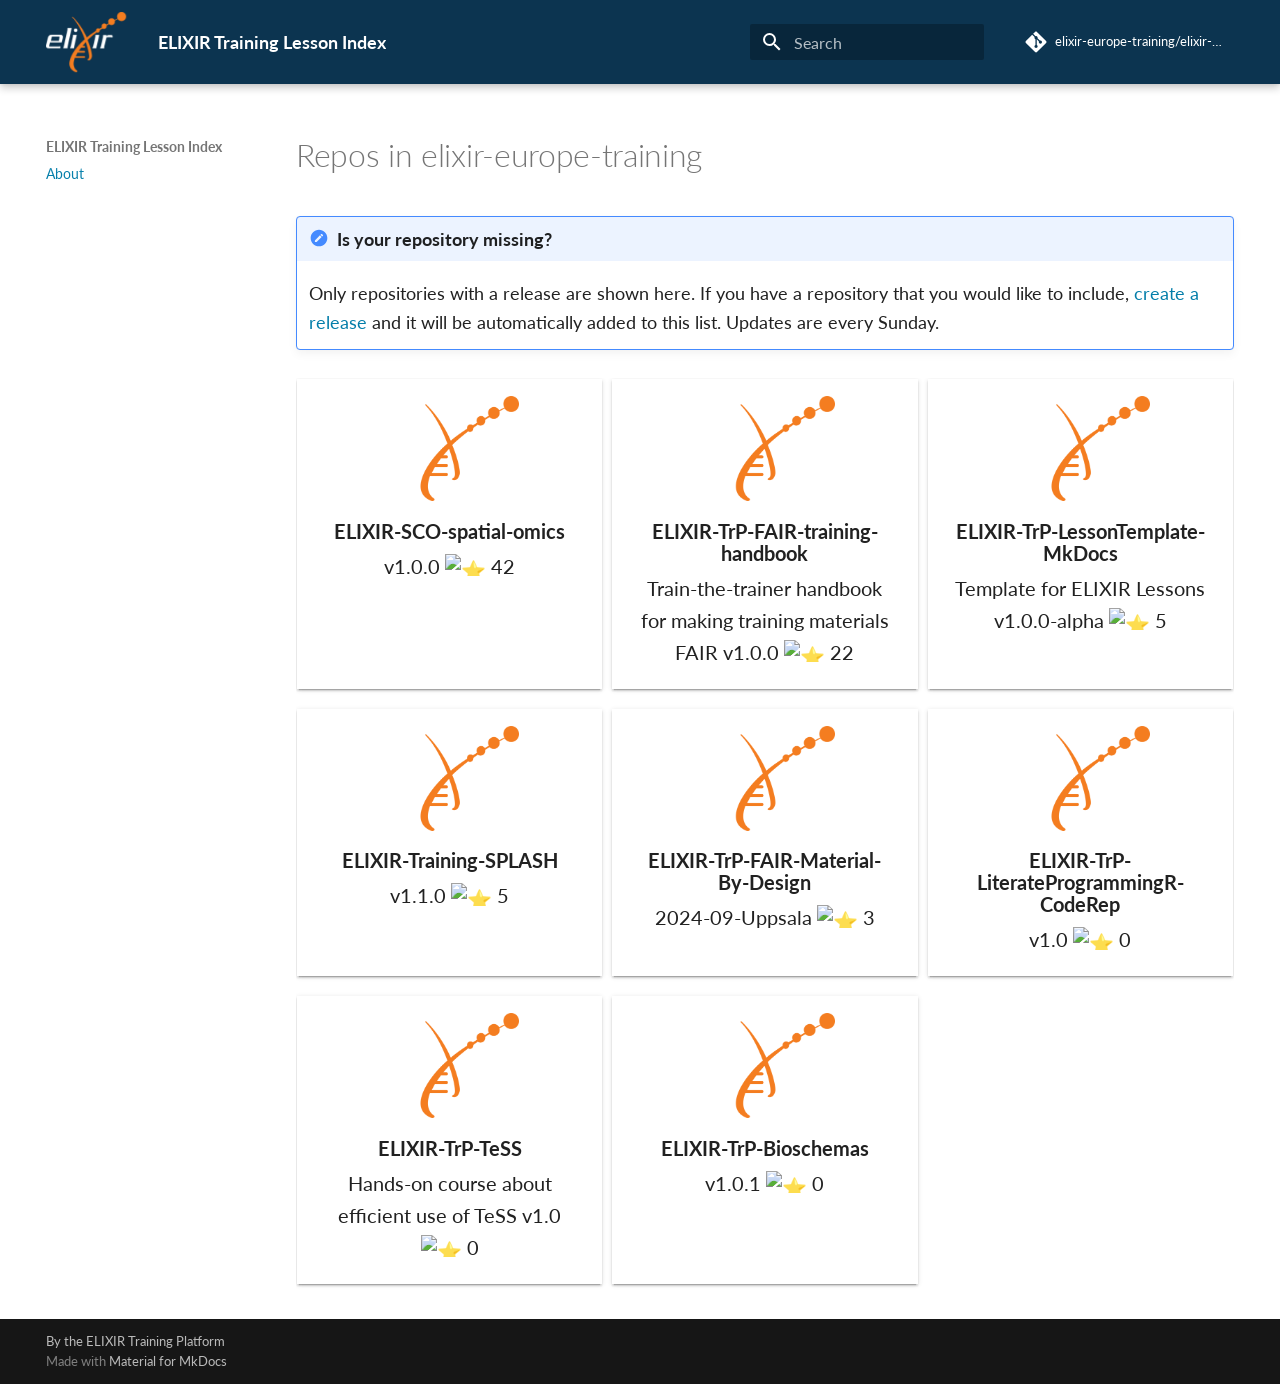
==== index.html @ 0e47dbbc "Deployed 50837ec with MkDocs version: 1.6.1" ====
<!doctype html>
<html lang="en" class="no-js">
  <head>
    

      <meta charset="utf-8">
      <meta name="viewport" content="width=device-width,initial-scale=1">
      
      
      
      
      
      
      <link rel="icon" href="assets/images/elixir_favicon.ico">
      <meta name="generator" content="mkdocs-1.6.1, mkdocs-material-9.6.22">
    
<script type="application/ld+json">
  {
    "@context": "https://schema.org/",
    "@type": "LearningResource",
    "@id": "https://elixir-europe-training.github.io/ELIXIR-TrP-LessonTemplate-MkDocs/",
    "http://purl.org/dc/terms/conformsTo": {
        "@type": "CreativeWork",
        "@id": "https://bioschemas.org/profiles/TrainingMaterial/1.0-RELEASE"
    },
    "description": "Template for ELIXIR lessons",
    "keywords": "FAIR, OPEN, Bioinformatics, Teaching",
    "name": "ELIXIR Training Lesson template",
    "license": "https://creativecommons.org/licenses/by/4.0/",
    "educationLevel": "beginner",
    "competencyRequired": "none",
    "teaches": "nothing yet to teach"
}
</script>

    
      
        <title>ELIXIR Training Lesson Index</title>
      
    
    
      <link rel="stylesheet" href="assets/stylesheets/main.84d31ad4.min.css">
      
      


    
    
      
    
    
      
        
        
        <link rel="preconnect" href="https://fonts.gstatic.com" crossorigin>
        <link rel="stylesheet" href="https://fonts.googleapis.com/css?family=Lato:300,300i,400,400i,700,700i%7CRoboto+Mono:400,400i,700,700i&display=fallback">
        <style>:root{--md-text-font:"Lato";--md-code-font:"Roboto Mono"}</style>
      
    
    
      <link rel="stylesheet" href="stylesheets/extra.css">
    
      <link rel="stylesheet" href="stylesheets/neoteroi-mkdocs.css">
    
    <script>__md_scope=new URL(".",location),__md_hash=e=>[...e].reduce(((e,_)=>(e<<5)-e+_.charCodeAt(0)),0),__md_get=(e,_=localStorage,t=__md_scope)=>JSON.parse(_.getItem(t.pathname+"."+e)),__md_set=(e,_,t=localStorage,a=__md_scope)=>{try{t.setItem(a.pathname+"."+e,JSON.stringify(_))}catch(e){}}</script>
    
      

    
    
    
  </head>
  
  
    <body dir="ltr">
  
    
    <input class="md-toggle" data-md-toggle="drawer" type="checkbox" id="__drawer" autocomplete="off">
    <input class="md-toggle" data-md-toggle="search" type="checkbox" id="__search" autocomplete="off">
    <label class="md-overlay" for="__drawer"></label>
    <div data-md-component="skip">
      
        
        <a href="#repos-in-elixir-europe-training" class="md-skip">
          Skip to content
        </a>
      
    </div>
    <div data-md-component="announce">
      
    </div>
    
    
      

  

<header class="md-header md-header--shadow" data-md-component="header">
  <nav class="md-header__inner md-grid" aria-label="Header">
    <a href="." title="ELIXIR Training Lesson Index" class="md-header__button md-logo" aria-label="ELIXIR Training Lesson Index" data-md-component="logo">
      
  <img src="assets/images/white-orange-logo.png" alt="logo">

    </a>
    <label class="md-header__button md-icon" for="__drawer">
      
      <svg xmlns="http://www.w3.org/2000/svg" viewBox="0 0 24 24"><path d="M3 6h18v2H3zm0 5h18v2H3zm0 5h18v2H3z"/></svg>
    </label>
    <div class="md-header__title" data-md-component="header-title">
      <div class="md-header__ellipsis">
        <div class="md-header__topic">
          <span class="md-ellipsis">
            ELIXIR Training Lesson Index
          </span>
        </div>
        <div class="md-header__topic" data-md-component="header-topic">
          <span class="md-ellipsis">
            
              About
            
          </span>
        </div>
      </div>
    </div>
    
    
      <script>var palette=__md_get("__palette");if(palette&&palette.color){if("(prefers-color-scheme)"===palette.color.media){var media=matchMedia("(prefers-color-scheme: light)"),input=document.querySelector(media.matches?"[data-md-color-media='(prefers-color-scheme: light)']":"[data-md-color-media='(prefers-color-scheme: dark)']");palette.color.media=input.getAttribute("data-md-color-media"),palette.color.scheme=input.getAttribute("data-md-color-scheme"),palette.color.primary=input.getAttribute("data-md-color-primary"),palette.color.accent=input.getAttribute("data-md-color-accent")}for(var[key,value]of Object.entries(palette.color))document.body.setAttribute("data-md-color-"+key,value)}</script>
    
    
    
      
      
        <label class="md-header__button md-icon" for="__search">
          
          <svg xmlns="http://www.w3.org/2000/svg" viewBox="0 0 24 24"><path d="M9.5 3A6.5 6.5 0 0 1 16 9.5c0 1.61-.59 3.09-1.56 4.23l.27.27h.79l5 5-1.5 1.5-5-5v-.79l-.27-.27A6.52 6.52 0 0 1 9.5 16 6.5 6.5 0 0 1 3 9.5 6.5 6.5 0 0 1 9.5 3m0 2C7 5 5 7 5 9.5S7 14 9.5 14 14 12 14 9.5 12 5 9.5 5"/></svg>
        </label>
        <div class="md-search" data-md-component="search" role="dialog">
  <label class="md-search__overlay" for="__search"></label>
  <div class="md-search__inner" role="search">
    <form class="md-search__form" name="search">
      <input type="text" class="md-search__input" name="query" aria-label="Search" placeholder="Search" autocapitalize="off" autocorrect="off" autocomplete="off" spellcheck="false" data-md-component="search-query" required>
      <label class="md-search__icon md-icon" for="__search">
        
        <svg xmlns="http://www.w3.org/2000/svg" viewBox="0 0 24 24"><path d="M9.5 3A6.5 6.5 0 0 1 16 9.5c0 1.61-.59 3.09-1.56 4.23l.27.27h.79l5 5-1.5 1.5-5-5v-.79l-.27-.27A6.52 6.52 0 0 1 9.5 16 6.5 6.5 0 0 1 3 9.5 6.5 6.5 0 0 1 9.5 3m0 2C7 5 5 7 5 9.5S7 14 9.5 14 14 12 14 9.5 12 5 9.5 5"/></svg>
        
        <svg xmlns="http://www.w3.org/2000/svg" viewBox="0 0 24 24"><path d="M20 11v2H8l5.5 5.5-1.42 1.42L4.16 12l7.92-7.92L13.5 5.5 8 11z"/></svg>
      </label>
      <nav class="md-search__options" aria-label="Search">
        
        <button type="reset" class="md-search__icon md-icon" title="Clear" aria-label="Clear" tabindex="-1">
          
          <svg xmlns="http://www.w3.org/2000/svg" viewBox="0 0 24 24"><path d="M19 6.41 17.59 5 12 10.59 6.41 5 5 6.41 10.59 12 5 17.59 6.41 19 12 13.41 17.59 19 19 17.59 13.41 12z"/></svg>
        </button>
      </nav>
      
    </form>
    <div class="md-search__output">
      <div class="md-search__scrollwrap" tabindex="0" data-md-scrollfix>
        <div class="md-search-result" data-md-component="search-result">
          <div class="md-search-result__meta">
            Initializing search
          </div>
          <ol class="md-search-result__list" role="presentation"></ol>
        </div>
      </div>
    </div>
  </div>
</div>
      
    
    
      <div class="md-header__source">
        <a href="https://github.com/elixir-europe-training/elixir-europe-training.github.io" title="Go to repository" class="md-source" data-md-component="source">
  <div class="md-source__icon md-icon">
    
    <svg xmlns="http://www.w3.org/2000/svg" viewBox="0 0 448 512"><!--! Font Awesome Free 7.1.0 by @fontawesome - https://fontawesome.com License - https://fontawesome.com/license/free (Icons: CC BY 4.0, Fonts: SIL OFL 1.1, Code: MIT License) Copyright 2025 Fonticons, Inc.--><path d="M439.6 236.1 244 40.5c-5.4-5.5-12.8-8.5-20.4-8.5s-15 3-20.4 8.4L162.5 81l51.5 51.5c27.1-9.1 52.7 16.8 43.4 43.7l49.7 49.7c34.2-11.8 61.2 31 35.5 56.7-26.5 26.5-70.2-2.9-56-37.3L240.3 199v121.9c25.3 12.5 22.3 41.8 9.1 55-6.4 6.4-15.2 10.1-24.3 10.1s-17.8-3.6-24.3-10.1c-17.6-17.6-11.1-46.9 11.2-56v-123c-20.8-8.5-24.6-30.7-18.6-45L142.6 101 8.5 235.1C3 240.6 0 247.9 0 255.5s3 15 8.5 20.4l195.6 195.7c5.4 5.4 12.7 8.4 20.4 8.4s15-3 20.4-8.4l194.7-194.7c5.4-5.4 8.4-12.8 8.4-20.4s-3-15-8.4-20.4"/></svg>
  </div>
  <div class="md-source__repository">
    elixir-europe-training/elixir-europe-training.github.io
  </div>
</a>
      </div>
    
  </nav>
  
</header>
    
    <div class="md-container" data-md-component="container">
      
      
        
          
        
      
      <main class="md-main" data-md-component="main">
        <div class="md-main__inner md-grid">
          
            
              
              <div class="md-sidebar md-sidebar--primary" data-md-component="sidebar" data-md-type="navigation" >
                <div class="md-sidebar__scrollwrap">
                  <div class="md-sidebar__inner">
                    



  

<nav class="md-nav md-nav--primary md-nav--integrated" aria-label="Navigation" data-md-level="0">
  <label class="md-nav__title" for="__drawer">
    <a href="." title="ELIXIR Training Lesson Index" class="md-nav__button md-logo" aria-label="ELIXIR Training Lesson Index" data-md-component="logo">
      
  <img src="assets/images/white-orange-logo.png" alt="logo">

    </a>
    ELIXIR Training Lesson Index
  </label>
  
    <div class="md-nav__source">
      <a href="https://github.com/elixir-europe-training/elixir-europe-training.github.io" title="Go to repository" class="md-source" data-md-component="source">
  <div class="md-source__icon md-icon">
    
    <svg xmlns="http://www.w3.org/2000/svg" viewBox="0 0 448 512"><!--! Font Awesome Free 7.1.0 by @fontawesome - https://fontawesome.com License - https://fontawesome.com/license/free (Icons: CC BY 4.0, Fonts: SIL OFL 1.1, Code: MIT License) Copyright 2025 Fonticons, Inc.--><path d="M439.6 236.1 244 40.5c-5.4-5.5-12.8-8.5-20.4-8.5s-15 3-20.4 8.4L162.5 81l51.5 51.5c27.1-9.1 52.7 16.8 43.4 43.7l49.7 49.7c34.2-11.8 61.2 31 35.5 56.7-26.5 26.5-70.2-2.9-56-37.3L240.3 199v121.9c25.3 12.5 22.3 41.8 9.1 55-6.4 6.4-15.2 10.1-24.3 10.1s-17.8-3.6-24.3-10.1c-17.6-17.6-11.1-46.9 11.2-56v-123c-20.8-8.5-24.6-30.7-18.6-45L142.6 101 8.5 235.1C3 240.6 0 247.9 0 255.5s3 15 8.5 20.4l195.6 195.7c5.4 5.4 12.7 8.4 20.4 8.4s15-3 20.4-8.4l194.7-194.7c5.4-5.4 8.4-12.8 8.4-20.4s-3-15-8.4-20.4"/></svg>
  </div>
  <div class="md-source__repository">
    elixir-europe-training/elixir-europe-training.github.io
  </div>
</a>
    </div>
  
  <ul class="md-nav__list" data-md-scrollfix>
    
      
      
  
  
    
  
  
  
    <li class="md-nav__item md-nav__item--active">
      
      <input class="md-nav__toggle md-toggle" type="checkbox" id="__toc">
      
      
        
      
      
      <a href="." class="md-nav__link md-nav__link--active">
        
  
  
  <span class="md-ellipsis">
    About
    
  </span>
  

      </a>
      
    </li>
  

    
  </ul>
</nav>
                  </div>
                </div>
              </div>
            
            
          
          
            <div class="md-content" data-md-component="content">
              <article class="md-content__inner md-typeset">
                
                  


  
  


<div><h1 id="repos-in-elixir-europe-training">Repos in elixir-europe-training</h1>
<div class="admonition note">
<p class="admonition-title">Is your repository missing?</p>
<p>Only repositories with a release are shown here. If you have a repository that you would like to include, <a href="https://docs.github.com/en/repositories/releasing-projects-on-github/managing-releases-in-a-repository">create a release</a> and it will be automatically added to this list. Updates are every Sunday. </p>
</div>
<div class="nt-cards nt-grid cols-3 authors">
<div class="nt-card"><a href="https://elixir-europe-training.github.io/ELIXIR-SCO-spatial-omics/"><div><div class="nt-card-image tags"><img alt="ELIXIR-SCO-spatial-omics" src="assets/images/white-orange-logo.png"></div><div class="nt-card-content"><p class="nt-card-title">ELIXIR-SCO-spatial-omics</p><p class="nt-card-text"> v1.0.0  <img alt="⭐" class="twemoji" src="https://cdn.jsdelivr.net/gh/jdecked/twemoji@15.1.0/assets/svg/2b50.svg" title=":star:"> 42</p></div></div></a></div>
<div class="nt-card"><a href="https://elixir-europe-training.github.io/ELIXIR-TrP-FAIR-training-handbook/"><div><div class="nt-card-image tags"><img alt="ELIXIR-TrP-FAIR-training-handbook" src="assets/images/white-orange-logo.png"></div><div class="nt-card-content"><p class="nt-card-title">ELIXIR-TrP-FAIR-training-handbook</p><p class="nt-card-text">Train-the-trainer handbook for making training materials FAIR v1.0.0  <img alt="⭐" class="twemoji" src="https://cdn.jsdelivr.net/gh/jdecked/twemoji@15.1.0/assets/svg/2b50.svg" title=":star:"> 22</p></div></div></a></div>
<div class="nt-card"><a href="https://elixir-europe-training.github.io/ELIXIR-TrP-LessonTemplate-MkDocs/"><div><div class="nt-card-image tags"><img alt="ELIXIR-TrP-LessonTemplate-MkDocs" src="assets/images/white-orange-logo.png"></div><div class="nt-card-content"><p class="nt-card-title">ELIXIR-TrP-LessonTemplate-MkDocs</p><p class="nt-card-text">Template for ELIXIR Lessons v1.0.0-alpha  <img alt="⭐" class="twemoji" src="https://cdn.jsdelivr.net/gh/jdecked/twemoji@15.1.0/assets/svg/2b50.svg" title=":star:"> 5</p></div></div></a></div>
<div class="nt-card"><a href="https://elixir-europe-training.github.io/ELIXIR-Training-SPLASH/"><div><div class="nt-card-image tags"><img alt="ELIXIR-Training-SPLASH" src="assets/images/white-orange-logo.png"></div><div class="nt-card-content"><p class="nt-card-title">ELIXIR-Training-SPLASH</p><p class="nt-card-text"> v1.1.0  <img alt="⭐" class="twemoji" src="https://cdn.jsdelivr.net/gh/jdecked/twemoji@15.1.0/assets/svg/2b50.svg" title=":star:"> 5</p></div></div></a></div>
<div class="nt-card"><a href="https://elixir-europe-training.github.io/ELIXIR-TrP-FAIR-Material-By-Design/"><div><div class="nt-card-image tags"><img alt="ELIXIR-TrP-FAIR-Material-By-Design" src="assets/images/white-orange-logo.png"></div><div class="nt-card-content"><p class="nt-card-title">ELIXIR-TrP-FAIR-Material-By-Design</p><p class="nt-card-text"> 2024-09-Uppsala  <img alt="⭐" class="twemoji" src="https://cdn.jsdelivr.net/gh/jdecked/twemoji@15.1.0/assets/svg/2b50.svg" title=":star:"> 3</p></div></div></a></div>
<div class="nt-card"><a href="https://elixir-europe-training.github.io/ELIXIR-TrP-LiterateProgrammingR-CodeRep/"><div><div class="nt-card-image tags"><img alt="ELIXIR-TrP-LiterateProgrammingR-CodeRep" src="assets/images/white-orange-logo.png"></div><div class="nt-card-content"><p class="nt-card-title">ELIXIR-TrP-LiterateProgrammingR-CodeRep</p><p class="nt-card-text"> v1.0  <img alt="⭐" class="twemoji" src="https://cdn.jsdelivr.net/gh/jdecked/twemoji@15.1.0/assets/svg/2b50.svg" title=":star:"> 0</p></div></div></a></div>
<div class="nt-card"><a href="https://elixir-europe-training.github.io/ELIXIR-TrP-TeSS/"><div><div class="nt-card-image tags"><img alt="ELIXIR-TrP-TeSS" src="assets/images/white-orange-logo.png"></div><div class="nt-card-content"><p class="nt-card-title">ELIXIR-TrP-TeSS</p><p class="nt-card-text">Hands-on course about efficient use of TeSS v1.0  <img alt="⭐" class="twemoji" src="https://cdn.jsdelivr.net/gh/jdecked/twemoji@15.1.0/assets/svg/2b50.svg" title=":star:"> 0</p></div></div></a></div>
<div class="nt-card"><a href="https://elixir-europe-training.github.io/ELIXIR-TrP-Bioschemas/"><div><div class="nt-card-image tags"><img alt="ELIXIR-TrP-Bioschemas" src="assets/images/white-orange-logo.png"></div><div class="nt-card-content"><p class="nt-card-title">ELIXIR-TrP-Bioschemas</p><p class="nt-card-text"> v1.0.1  <img alt="⭐" class="twemoji" src="https://cdn.jsdelivr.net/gh/jdecked/twemoji@15.1.0/assets/svg/2b50.svg" title=":star:"> 0</p></div></div></a></div>
</div></div>












                
              </article>
            </div>
          
          
<script>var target=document.getElementById(location.hash.slice(1));target&&target.name&&(target.checked=target.name.startsWith("__tabbed_"))</script>
        </div>
        
          <button type="button" class="md-top md-icon" data-md-component="top" hidden>
  
  <svg xmlns="http://www.w3.org/2000/svg" viewBox="0 0 24 24"><path d="M13 20h-2V8l-5.5 5.5-1.42-1.42L12 4.16l7.92 7.92-1.42 1.42L13 8z"/></svg>
  Back to top
</button>
        
      </main>
      
        <footer class="md-footer">
  
    
  
  <div class="md-footer-meta md-typeset">
    <div class="md-footer-meta__inner md-grid">
      <div class="md-copyright">
  
    <div class="md-copyright__highlight">
      By the ELIXIR Training Platform
    </div>
  
  
    Made with
    <a href="https://squidfunk.github.io/mkdocs-material/" target="_blank" rel="noopener">
      Material for MkDocs
    </a>
  
</div>
      
    </div>
  </div>
</footer>
      
    </div>
    <div class="md-dialog" data-md-component="dialog">
      <div class="md-dialog__inner md-typeset"></div>
    </div>
    
    
    
      
      <script id="__config" type="application/json">{"base": ".", "features": ["navigation.top", "navigation.footer", "toc.integrate"], "search": "assets/javascripts/workers/search.973d3a69.min.js", "tags": null, "translations": {"clipboard.copied": "Copied to clipboard", "clipboard.copy": "Copy to clipboard", "search.result.more.one": "1 more on this page", "search.result.more.other": "# more on this page", "search.result.none": "No matching documents", "search.result.one": "1 matching document", "search.result.other": "# matching documents", "search.result.placeholder": "Type to start searching", "search.result.term.missing": "Missing", "select.version": "Select version"}, "version": null}</script>
    
    
      <script src="assets/javascripts/bundle.f55a23d4.min.js"></script>
      
    
  </body>
</html>
---- assets/stylesheets/main.84d31ad4.min.css ----
@charset "UTF-8";html{-webkit-text-size-adjust:none;-moz-text-size-adjust:none;text-size-adjust:none;box-sizing:border-box}*,:after,:before{box-sizing:inherit}@media (prefers-reduced-motion){*,:after,:before{transition:none!important}}body{margin:0}a,button,input,label{-webkit-tap-highlight-color:transparent}a{color:inherit;text-decoration:none}hr{border:0;box-sizing:initial;display:block;height:.05rem;overflow:visible;padding:0}small{font-size:80%}sub,sup{line-height:1em}img{border-style:none}table{border-collapse:initial;border-spacing:0}td,th{font-weight:400;vertical-align:top}button{background:#0000;border:0;font-family:inherit;font-size:inherit;margin:0;padding:0}input{border:0;outline:none}:root{--md-primary-fg-color:#4051b5;--md-primary-fg-color--light:#5d6cc0;--md-primary-fg-color--dark:#303fa1;--md-primary-bg-color:#fff;--md-primary-bg-color--light:#ffffffb3;--md-accent-fg-color:#526cfe;--md-accent-fg-color--transparent:#526cfe1a;--md-accent-bg-color:#fff;--md-accent-bg-color--light:#ffffffb3}[data-md-color-scheme=default]{color-scheme:light}[data-md-color-scheme=default] img[src$="#gh-dark-mode-only"],[data-md-color-scheme=default] img[src$="#only-dark"]{display:none}:root,[data-md-color-scheme=default]{--md-hue:225deg;--md-default-fg-color:#000000de;--md-default-fg-color--light:#0000008a;--md-default-fg-color--lighter:#00000052;--md-default-fg-color--lightest:#00000012;--md-default-bg-color:#fff;--md-default-bg-color--light:#ffffffb3;--md-default-bg-color--lighter:#ffffff4d;--md-default-bg-color--lightest:#ffffff1f;--md-code-fg-color:#36464e;--md-code-bg-color:#f5f5f5;--md-code-hl-color:#4287ff;--md-code-hl-color--light:#4287ff1a;--md-code-hl-number-color:#d52a2a;--md-code-hl-special-color:#db1457;--md-code-hl-function-color:#a846b9;--md-code-hl-constant-color:#6e59d9;--md-code-hl-keyword-color:#3f6ec6;--md-code-hl-string-color:#1c7d4d;--md-code-hl-name-color:var(--md-code-fg-color);--md-code-hl-operator-color:var(--md-default-fg-color--light);--md-code-hl-punctuation-color:var(--md-default-fg-color--light);--md-code-hl-comment-color:var(--md-default-fg-color--light);--md-code-hl-generic-color:var(--md-default-fg-color--light);--md-code-hl-variable-color:var(--md-default-fg-color--light);--md-typeset-color:var(--md-default-fg-color);--md-typeset-a-color:var(--md-primary-fg-color);--md-typeset-del-color:#f5503d26;--md-typeset-ins-color:#0bd57026;--md-typeset-kbd-color:#fafafa;--md-typeset-kbd-accent-color:#fff;--md-typeset-kbd-border-color:#b8b8b8;--md-typeset-mark-color:#ffff0080;--md-typeset-table-color:#0000001f;--md-typeset-table-color--light:rgba(0,0,0,.035);--md-admonition-fg-color:var(--md-default-fg-color);--md-admonition-bg-color:var(--md-default-bg-color);--md-warning-fg-color:#000000de;--md-warning-bg-color:#ff9;--md-footer-fg-color:#fff;--md-footer-fg-color--light:#ffffffb3;--md-footer-fg-color--lighter:#ffffff73;--md-footer-bg-color:#000000de;--md-footer-bg-color--dark:#00000052;--md-shadow-z1:0 0.2rem 0.5rem #0000000d,0 0 0.05rem #0000001a;--md-shadow-z2:0 0.2rem 0.5rem #0000001a,0 0 0.05rem #00000040;--md-shadow-z3:0 0.2rem 0.5rem #0003,0 0 0.05rem #00000059}.md-icon svg{fill:currentcolor;display:block;height:1.2rem;width:1.2rem}body{-webkit-font-smoothing:antialiased;-moz-osx-font-smoothing:grayscale;--md-text-font-family:var(--md-text-font,_),-apple-system,BlinkMacSystemFont,Helvetica,Arial,sans-serif;--md-code-font-family:var(--md-code-font,_),SFMono-Regular,Consolas,Menlo,monospace}aside,body,input{font-feature-settings:"kern","liga";color:var(--md-typeset-color);font-family:var(--md-text-font-family)}code,kbd,pre{font-feature-settings:"kern";font-family:var(--md-code-font-family)}:root{--md-typeset-table-sort-icon:url('data:image/svg+xml;charset=utf-8,<svg xmlns="http://www.w3.org/2000/svg" viewBox="0 0 24 24"><path d="m18 21-4-4h3V7h-3l4-4 4 4h-3v10h3M2 19v-2h10v2M2 13v-2h7v2M2 7V5h4v2z"/></svg>');--md-typeset-table-sort-icon--asc:url('data:image/svg+xml;charset=utf-8,<svg xmlns="http://www.w3.org/2000/svg" viewBox="0 0 24 24"><path d="M19 17h3l-4 4-4-4h3V3h2M2 17h10v2H2M6 5v2H2V5m0 6h7v2H2z"/></svg>');--md-typeset-table-sort-icon--desc:url('data:image/svg+xml;charset=utf-8,<svg xmlns="http://www.w3.org/2000/svg" viewBox="0 0 24 24"><path d="M19 7h3l-4-4-4 4h3v14h2M2 17h10v2H2M6 5v2H2V5m0 6h7v2H2z"/></svg>')}.md-typeset{-webkit-print-color-adjust:exact;color-adjust:exact;font-size:.8rem;line-height:1.6;overflow-wrap:break-word}@media print{.md-typeset{font-size:.68rem}}.md-typeset blockquote,.md-typeset dl,.md-typeset figure,.md-typeset ol,.md-typeset pre,.md-typeset ul{margin-bottom:1em;margin-top:1em}.md-typeset h1{color:var(--md-default-fg-color--light);font-size:2em;line-height:1.3;margin:0 0 1.25em}.md-typeset h1,.md-typeset h2{font-weight:300;letter-spacing:-.01em}.md-typeset h2{font-size:1.5625em;line-height:1.4;margin:1.6em 0 .64em}.md-typeset h3{font-size:1.25em;font-weight:400;letter-spacing:-.01em;line-height:1.5;margin:1.6em 0 .8em}.md-typeset h2+h3{margin-top:.8em}.md-typeset h4{font-weight:700;letter-spacing:-.01em;margin:1em 0}.md-typeset h5,.md-typeset h6{color:var(--md-default-fg-color--light);font-size:.8em;font-weight:700;letter-spacing:-.01em;margin:1.25em 0}.md-typeset h5{text-transform:uppercase}.md-typeset h5 code{text-transform:none}.md-typeset hr{border-bottom:.05rem solid var(--md-default-fg-color--lightest);display:flow-root;margin:1.5em 0}.md-typeset a{color:var(--md-typeset-a-color);word-break:break-word}.md-typeset a,.md-typeset a:before{transition:color 125ms}.md-typeset a:focus,.md-typeset a:hover{color:var(--md-accent-fg-color)}.md-typeset a:focus code,.md-typeset a:hover code{background-color:var(--md-accent-fg-color--transparent)}.md-typeset a code{color:currentcolor;transition:background-color 125ms}.md-typeset a.focus-visible{outline-color:var(--md-accent-fg-color);outline-offset:.2rem}.md-typeset code,.md-typeset kbd,.md-typeset pre{color:var(--md-code-fg-color);direction:ltr;font-variant-ligatures:none}@media print{.md-typeset code,.md-typeset kbd,.md-typeset pre{white-space:pre-wrap}}.md-typeset code{background-color:var(--md-code-bg-color);border-radius:.1rem;-webkit-box-decoration-break:clone;box-decoration-break:clone;font-size:.85em;padding:0 .2941176471em;word-break:break-word}.md-typeset code:not(.focus-visible){-webkit-tap-highlight-color:transparent;outline:none}.md-typeset pre{display:flow-root;line-height:1.4;position:relative}.md-typeset pre>code{-webkit-box-decoration-break:slice;box-decoration-break:slice;box-shadow:none;display:block;margin:0;outline-color:var(--md-accent-fg-color);overflow:auto;padding:.7720588235em 1.1764705882em;scrollbar-color:var(--md-default-fg-color--lighter) #0000;scrollbar-width:thin;touch-action:auto;word-break:normal}.md-typeset pre>code:hover{scrollbar-color:var(--md-accent-fg-color) #0000}.md-typeset pre>code::-webkit-scrollbar{height:.2rem;width:.2rem}.md-typeset pre>code::-webkit-scrollbar-thumb{background-color:var(--md-default-fg-color--lighter)}.md-typeset pre>code::-webkit-scrollbar-thumb:hover{background-color:var(--md-accent-fg-color)}.md-typeset kbd{background-color:var(--md-typeset-kbd-color);border-radius:.1rem;box-shadow:0 .1rem 0 .05rem var(--md-typeset-kbd-border-color),0 .1rem 0 var(--md-typeset-kbd-border-color),0 -.1rem .2rem var(--md-typeset-kbd-accent-color) inset;color:var(--md-default-fg-color);display:inline-block;font-size:.75em;padding:0 .6666666667em;vertical-align:text-top;word-break:break-word}.md-typeset mark{background-color:var(--md-typeset-mark-color);-webkit-box-decoration-break:clone;box-decoration-break:clone;color:inherit;word-break:break-word}.md-typeset abbr{border-bottom:.05rem dotted var(--md-default-fg-color--light);cursor:help;text-decoration:none}.md-typeset small{opacity:.75}[dir=ltr] .md-typeset sub,[dir=ltr] .md-typeset sup{margin-left:.078125em}[dir=rtl] .md-typeset sub,[dir=rtl] .md-typeset sup{margin-right:.078125em}[dir=ltr] .md-typeset blockquote{padding-left:.6rem}[dir=rtl] .md-typeset blockquote{padding-right:.6rem}[dir=ltr] .md-typeset blockquote{border-left:.2rem solid var(--md-default-fg-color--lighter)}[dir=rtl] .md-typeset blockquote{border-right:.2rem solid var(--md-default-fg-color--lighter)}.md-typeset blockquote{color:var(--md-default-fg-color--light);margin-left:0;margin-right:0}.md-typeset ul{list-style-type:disc}.md-typeset ul[type]{list-style-type:revert-layer}[dir=ltr] .md-typeset ol,[dir=ltr] .md-typeset ul{margin-left:.625em}[dir=rtl] .md-typeset ol,[dir=rtl] .md-typeset ul{margin-right:.625em}.md-typeset ol,.md-typeset ul{padding:0}.md-typeset ol:not([hidden]),.md-typeset ul:not([hidden]){display:flow-root}.md-typeset ol ol,.md-typeset ul ol{list-style-type:lower-alpha}.md-typeset ol ol ol,.md-typeset ul ol ol{list-style-type:lower-roman}.md-typeset ol ol ol ol,.md-typeset ul ol ol ol{list-style-type:upper-alpha}.md-typeset ol ol ol ol ol,.md-typeset ul ol ol ol ol{list-style-type:upper-roman}.md-typeset ol[type],.md-typeset ul[type]{list-style-type:revert-layer}[dir=ltr] .md-typeset ol li,[dir=ltr] .md-typeset ul li{margin-left:1.25em}[dir=rtl] .md-typeset ol li,[dir=rtl] .md-typeset ul li{margin-right:1.25em}.md-typeset ol li,.md-typeset ul li{margin-bottom:.5em}.md-typeset ol li blockquote,.md-typeset ol li p,.md-typeset ul li blockquote,.md-typeset ul li p{margin:.5em 0}.md-typeset ol li:last-child,.md-typeset ul li:last-child{margin-bottom:0}[dir=ltr] .md-typeset ol li ol,[dir=ltr] .md-typeset ol li ul,[dir=ltr] .md-typeset ul li ol,[dir=ltr] .md-typeset ul li ul{margin-left:.625em}[dir=rtl] .md-typeset ol li ol,[dir=rtl] .md-typeset ol li ul,[dir=rtl] .md-typeset ul li ol,[dir=rtl] .md-typeset ul li ul{margin-right:.625em}.md-typeset ol li ol,.md-typeset ol li ul,.md-typeset ul li ol,.md-typeset ul li ul{margin-bottom:.5em;margin-top:.5em}[dir=ltr] .md-typeset dd{margin-left:1.875em}[dir=rtl] .md-typeset dd{margin-right:1.875em}.md-typeset dd{margin-bottom:1.5em;margin-top:1em}.md-typeset img,.md-typeset svg,.md-typeset video{height:auto;max-width:100%}.md-typeset img[align=left]{margin:1em 1em 1em 0}.md-typeset img[align=right]{margin:1em 0 1em 1em}.md-typeset img[align]:only-child{margin-top:0}.md-typeset figure{display:flow-root;margin:1em auto;max-width:100%;text-align:center;width:fit-content}.md-typeset figure img{display:block;margin:0 auto}.md-typeset figcaption{font-style:italic;margin:1em auto;max-width:24rem}.md-typeset iframe{max-width:100%}.md-typeset table:not([class]){background-color:var(--md-default-bg-color);border:.05rem solid var(--md-typeset-table-color);border-radius:.1rem;display:inline-block;font-size:.64rem;max-width:100%;overflow:auto;touch-action:auto}@media print{.md-typeset table:not([class]){display:table}}.md-typeset table:not([class])+*{margin-top:1.5em}.md-typeset table:not([class]) td>:first-child,.md-typeset table:not([class]) th>:first-child{margin-top:0}.md-typeset table:not([class]) td>:last-child,.md-typeset table:not([class]) th>:last-child{margin-bottom:0}.md-typeset table:not([class]) td:not([align]),.md-typeset table:not([class]) th:not([align]){text-align:left}[dir=rtl] .md-typeset table:not([class]) td:not([align]),[dir=rtl] .md-typeset table:not([class]) th:not([align]){text-align:right}.md-typeset table:not([class]) th{font-weight:700;min-width:5rem;padding:.9375em 1.25em;vertical-align:top}.md-typeset table:not([class]) td{border-top:.05rem solid var(--md-typeset-table-color);padding:.9375em 1.25em;vertical-align:top}.md-typeset table:not([class]) tbody tr{transition:background-color 125ms}.md-typeset table:not([class]) tbody tr:hover{background-color:var(--md-typeset-table-color--light);box-shadow:0 .05rem 0 var(--md-default-bg-color) inset}.md-typeset table:not([class]) a{word-break:normal}.md-typeset table th[role=columnheader]{cursor:pointer}[dir=ltr] .md-typeset table th[role=columnheader]:after{margin-left:.5em}[dir=rtl] .md-typeset table th[role=columnheader]:after{margin-right:.5em}.md-typeset table th[role=columnheader]:after{content:"";display:inline-block;height:1.2em;-webkit-mask-image:var(--md-typeset-table-sort-icon);mask-image:var(--md-typeset-table-sort-icon);-webkit-mask-repeat:no-repeat;mask-repeat:no-repeat;-webkit-mask-size:contain;mask-size:contain;transition:background-color 125ms;vertical-align:text-bottom;width:1.2em}.md-typeset table th[role=columnheader]:hover:after{background-color:var(--md-default-fg-color--lighter)}.md-typeset table th[role=columnheader][aria-sort=ascending]:after{background-color:var(--md-default-fg-color--light);-webkit-mask-image:var(--md-typeset-table-sort-icon--asc);mask-image:var(--md-typeset-table-sort-icon--asc)}.md-typeset table th[role=columnheader][aria-sort=descending]:after{background-color:var(--md-default-fg-color--light);-webkit-mask-image:var(--md-typeset-table-sort-icon--desc);mask-image:var(--md-typeset-table-sort-icon--desc)}.md-typeset__scrollwrap{margin:1em -.8rem;overflow-x:auto;touch-action:auto}.md-typeset__table{display:inline-block;margin-bottom:.5em;padding:0 .8rem}@media print{.md-typeset__table{display:block}}html .md-typeset__table table{display:table;margin:0;overflow:hidden;width:100%}@media screen and (max-width:44.984375em){.md-content__inner>pre{margin:1em -.8rem}.md-content__inner>pre code{border-radius:0}}.md-typeset .md-author{border-radius:100%;display:block;flex-shrink:0;height:1.6rem;overflow:hidden;position:relative;transition:color 125ms,transform 125ms;width:1.6rem}.md-typeset .md-author img{display:block}.md-typeset .md-author--more{background:var(--md-default-fg-color--lightest);color:var(--md-default-fg-color--lighter);font-size:.6rem;font-weight:700;line-height:1.6rem;text-align:center}.md-typeset .md-author--long{height:2.4rem;width:2.4rem}.md-typeset a.md-author{transform:scale(1)}.md-typeset a.md-author img{border-radius:100%;filter:grayscale(100%) opacity(75%);transition:filter 125ms}.md-typeset a.md-author:focus,.md-typeset a.md-author:hover{transform:scale(1.1);z-index:1}.md-typeset a.md-author:focus img,.md-typeset a.md-author:hover img{filter:grayscale(0)}.md-banner{background-color:var(--md-footer-bg-color);color:var(--md-footer-fg-color);overflow:auto}@media print{.md-banner{display:none}}.md-banner--warning{background-color:var(--md-warning-bg-color);color:var(--md-warning-fg-color)}.md-banner__inner{font-size:.7rem;margin:.6rem auto;padding:0 .8rem}[dir=ltr] .md-banner__button{float:right}[dir=rtl] .md-banner__button{float:left}.md-banner__button{color:inherit;cursor:pointer;transition:opacity .25s}.no-js .md-banner__button{display:none}.md-banner__button:hover{opacity:.7}html{font-size:125%;height:100%;overflow-x:hidden}@media screen and (min-width:100em){html{font-size:137.5%}}@media screen and (min-width:125em){html{font-size:150%}}body{background-color:var(--md-default-bg-color);display:flex;flex-direction:column;font-size:.5rem;min-height:100%;position:relative;width:100%}@media print{body{display:block}}@media screen and (max-width:59.984375em){body[data-md-scrolllock]{position:fixed}}.md-grid{margin-left:auto;margin-right:auto;max-width:61rem}.md-container{display:flex;flex-direction:column;flex-grow:1}@media print{.md-container{display:block}}.md-main{flex-grow:1}.md-main__inner{display:flex;height:100%;margin-top:1.5rem}.md-ellipsis{overflow:hidden;text-overflow:ellipsis}.md-toggle{display:none}.md-option{height:0;opacity:0;position:absolute;width:0}.md-option:checked+label:not([hidden]){display:block}.md-option.focus-visible+label{outline-color:var(--md-accent-fg-color);outline-style:auto}.md-skip{background-color:var(--md-default-fg-color);border-radius:.1rem;color:var(--md-default-bg-color);font-size:.64rem;margin:.5rem;opacity:0;outline-color:var(--md-accent-fg-color);padding:.3rem .5rem;position:fixed;transform:translateY(.4rem);z-index:-1}.md-skip:focus{opacity:1;transform:translateY(0);transition:transform .25s cubic-bezier(.4,0,.2,1),opacity 175ms 75ms;z-index:10}@page{margin:25mm}:root{--md-clipboard-icon:url('data:image/svg+xml;charset=utf-8,<svg xmlns="http://www.w3.org/2000/svg" viewBox="0 0 24 24"><path d="M19 21H8V7h11m0-2H8a2 2 0 0 0-2 2v14a2 2 0 0 0 2 2h11a2 2 0 0 0 2-2V7a2 2 0 0 0-2-2m-3-4H4a2 2 0 0 0-2 2v14h2V3h12z"/></svg>')}.md-clipboard{border-radius:.1rem;color:var(--md-default-fg-color--lightest);cursor:pointer;height:1.5em;outline-color:var(--md-accent-fg-color);outline-offset:.1rem;position:absolute;right:.5em;top:.5em;transition:color .25s;width:1.5em;z-index:1}@media print{.md-clipboard{display:none}}.md-clipboard:not(.focus-visible){-webkit-tap-highlight-color:transparent;outline:none}:hover>.md-clipboard{color:var(--md-default-fg-color--light)}.md-clipboard:focus,.md-clipboard:hover{color:var(--md-accent-fg-color)}.md-clipboard:after{background-color:currentcolor;content:"";display:block;height:1.125em;margin:0 auto;-webkit-mask-image:var(--md-clipboard-icon);mask-image:var(--md-clipboard-icon);-webkit-mask-position:center;mask-position:center;-webkit-mask-repeat:no-repeat;mask-repeat:no-repeat;-webkit-mask-size:contain;mask-size:contain;width:1.125em}.md-clipboard--inline{cursor:pointer}.md-clipboard--inline code{transition:color .25s,background-color .25s}.md-clipboard--inline:focus code,.md-clipboard--inline:hover code{background-color:var(--md-accent-fg-color--transparent);color:var(--md-accent-fg-color)}.md-typeset .md-code__content{display:grid}@keyframes consent{0%{opacity:0;transform:translateY(100%)}to{opacity:1;transform:translateY(0)}}@keyframes overlay{0%{opacity:0}to{opacity:1}}.md-consent__overlay{animation:overlay .25s both;-webkit-backdrop-filter:blur(.1rem);backdrop-filter:blur(.1rem);background-color:#0000008a;height:100%;opacity:1;position:fixed;top:0;width:100%;z-index:5}.md-consent__inner{animation:consent .5s cubic-bezier(.1,.7,.1,1) both;background-color:var(--md-default-bg-color);border:0;border-radius:.1rem;bottom:0;box-shadow:0 0 .2rem #0000001a,0 .2rem .4rem #0003;max-height:100%;overflow:auto;padding:0;position:fixed;width:100%;z-index:5}.md-consent__form{padding:.8rem}.md-consent__settings{display:none;margin:1em 0}input:checked+.md-consent__settings{display:block}.md-consent__controls{margin-bottom:.8rem}.md-typeset .md-consent__controls .md-button{display:inline}@media screen and (max-width:44.984375em){.md-typeset .md-consent__controls .md-button{display:block;margin-top:.4rem;text-align:center;width:100%}}.md-consent label{cursor:pointer}.md-content{flex-grow:1;min-width:0}.md-content__inner{margin:0 .8rem 1.2rem;padding-top:.6rem}@media screen and (min-width:76.25em){[dir=ltr] .md-sidebar--primary:not([hidden])~.md-content>.md-content__inner{margin-left:1.2rem}[dir=ltr] .md-sidebar--secondary:not([hidden])~.md-content>.md-content__inner,[dir=rtl] .md-sidebar--primary:not([hidden])~.md-content>.md-content__inner{margin-right:1.2rem}[dir=rtl] .md-sidebar--secondary:not([hidden])~.md-content>.md-content__inner{margin-left:1.2rem}}.md-content__inner:before{content:"";display:block;height:.4rem}.md-content__inner>:last-child{margin-bottom:0}[dir=ltr] .md-content__button{float:right}[dir=rtl] .md-content__button{float:left}[dir=ltr] .md-content__button{margin-left:.4rem}[dir=rtl] .md-content__button{margin-right:.4rem}.md-content__button{margin:.4rem 0;padding:0}@media print{.md-content__button{display:none}}.md-typeset .md-content__button{color:var(--md-default-fg-color--lighter)}.md-content__button svg{display:inline;vertical-align:top}[dir=rtl] .md-content__button svg{transform:scaleX(-1)}[dir=ltr] .md-dialog{right:.8rem}[dir=rtl] .md-dialog{left:.8rem}.md-dialog{background-color:var(--md-default-fg-color);border-radius:.1rem;bottom:.8rem;box-shadow:var(--md-shadow-z3);min-width:11.1rem;opacity:0;padding:.4rem .6rem;pointer-events:none;position:fixed;transform:translateY(100%);transition:transform 0ms .4s,opacity .4s;z-index:4}@media print{.md-dialog{display:none}}.md-dialog--active{opacity:1;pointer-events:auto;transform:translateY(0);transition:transform .4s cubic-bezier(.075,.85,.175,1),opacity .4s}.md-dialog__inner{color:var(--md-default-bg-color);font-size:.7rem}.md-feedback{margin:2em 0 1em;text-align:center}.md-feedback fieldset{border:none;margin:0;padding:0}.md-feedback__title{font-weight:700;margin:1em auto}.md-feedback__inner{position:relative}.md-feedback__list{display:flex;flex-wrap:wrap;place-content:baseline center;position:relative}.md-feedback__list:hover .md-icon:not(:disabled){color:var(--md-default-fg-color--lighter)}:disabled .md-feedback__list{min-height:1.8rem}.md-feedback__icon{color:var(--md-default-fg-color--light);cursor:pointer;flex-shrink:0;margin:0 .1rem;transition:color 125ms}.md-feedback__icon:not(:disabled).md-icon:hover{color:var(--md-accent-fg-color)}.md-feedback__icon:disabled{color:var(--md-default-fg-color--lightest);pointer-events:none}.md-feedback__note{opacity:0;position:relative;transform:translateY(.4rem);transition:transform .4s cubic-bezier(.1,.7,.1,1),opacity .15s}.md-feedback__note>*{margin:0 auto;max-width:16rem}:disabled .md-feedback__note{opacity:1;transform:translateY(0)}@media print{.md-feedback{display:none}}.md-footer{background-color:var(--md-footer-bg-color);color:var(--md-footer-fg-color)}@media print{.md-footer{display:none}}.md-footer__inner{justify-content:space-between;overflow:auto;padding:.2rem}.md-footer__inner:not([hidden]){display:flex}.md-footer__link{align-items:end;display:flex;flex-grow:0.01;margin-bottom:.4rem;margin-top:1rem;max-width:100%;outline-color:var(--md-accent-fg-color);overflow:hidden;transition:opacity .25s}.md-footer__link:focus,.md-footer__link:hover{opacity:.7}[dir=rtl] .md-footer__link svg{transform:scaleX(-1)}@media screen and (max-width:44.984375em){.md-footer__link--prev{flex-shrink:0}.md-footer__link--prev .md-footer__title{display:none}}[dir=ltr] .md-footer__link--next{margin-left:auto}[dir=rtl] .md-footer__link--next{margin-right:auto}.md-footer__link--next{text-align:right}[dir=rtl] .md-footer__link--next{text-align:left}.md-footer__title{flex-grow:1;font-size:.9rem;margin-bottom:.7rem;max-width:calc(100% - 2.4rem);padding:0 1rem;white-space:nowrap}.md-footer__button{margin:.2rem;padding:.4rem}.md-footer__direction{font-size:.64rem;opacity:.7}.md-footer-meta{background-color:var(--md-footer-bg-color--dark)}.md-footer-meta__inner{display:flex;flex-wrap:wrap;justify-content:space-between;padding:.2rem}html .md-footer-meta.md-typeset a{color:var(--md-footer-fg-color--light)}html .md-footer-meta.md-typeset a:focus,html .md-footer-meta.md-typeset a:hover{color:var(--md-footer-fg-color)}.md-copyright{color:var(--md-footer-fg-color--lighter);font-size:.64rem;margin:auto .6rem;padding:.4rem 0;width:100%}@media screen and (min-width:45em){.md-copyright{width:auto}}.md-copyright__highlight{color:var(--md-footer-fg-color--light)}.md-social{display:inline-flex;gap:.2rem;margin:0 .4rem;padding:.2rem 0 .6rem}@media screen and (min-width:45em){.md-social{padding:.6rem 0}}.md-social__link{display:inline-block;height:1.6rem;text-align:center;width:1.6rem}.md-social__link:before{line-height:1.9}.md-social__link svg{fill:currentcolor;max-height:.8rem;vertical-align:-25%}.md-typeset .md-button{border:.1rem solid;border-radius:.1rem;color:var(--md-primary-fg-color);cursor:pointer;display:inline-block;font-weight:700;padding:.625em 2em;transition:color 125ms,background-color 125ms,border-color 125ms}.md-typeset .md-button--primary{background-color:var(--md-primary-fg-color);border-color:var(--md-primary-fg-color);color:var(--md-primary-bg-color)}.md-typeset .md-button:focus,.md-typeset .md-button:hover{background-color:var(--md-accent-fg-color);border-color:var(--md-accent-fg-color);color:var(--md-accent-bg-color)}[dir=ltr] .md-typeset .md-input{border-top-left-radius:.1rem}[dir=ltr] .md-typeset .md-input,[dir=rtl] .md-typeset .md-input{border-top-right-radius:.1rem}[dir=rtl] .md-typeset .md-input{border-top-left-radius:.1rem}.md-typeset .md-input{border-bottom:.1rem solid var(--md-default-fg-color--lighter);box-shadow:var(--md-shadow-z1);font-size:.8rem;height:1.8rem;padding:0 .6rem;transition:border .25s,box-shadow .25s}.md-typeset .md-input:focus,.md-typeset .md-input:hover{border-bottom-color:var(--md-accent-fg-color);box-shadow:var(--md-shadow-z2)}.md-typeset .md-input--stretch{width:100%}.md-header{background-color:var(--md-primary-fg-color);box-shadow:0 0 .2rem #0000,0 .2rem .4rem #0000;color:var(--md-primary-bg-color);display:block;left:0;position:sticky;right:0;top:0;z-index:4}@media print{.md-header{display:none}}.md-header[hidden]{transform:translateY(-100%);transition:transform .25s cubic-bezier(.8,0,.6,1),box-shadow .25s}.md-header--shadow{box-shadow:0 0 .2rem #0000001a,0 .2rem .4rem #0003;transition:transform .25s cubic-bezier(.1,.7,.1,1),box-shadow .25s}.md-header__inner{align-items:center;display:flex;padding:0 .2rem}.md-header__button{color:currentcolor;cursor:pointer;margin:.2rem;outline-color:var(--md-accent-fg-color);padding:.4rem;position:relative;transition:opacity .25s;vertical-align:middle;z-index:1}.md-header__button:hover{opacity:.7}.md-header__button:not([hidden]){display:inline-block}.md-header__button:not(.focus-visible){-webkit-tap-highlight-color:transparent;outline:none}.md-header__button.md-logo{margin:.2rem;padding:.4rem}@media screen and (max-width:76.234375em){.md-header__button.md-logo{display:none}}.md-header__button.md-logo img,.md-header__button.md-logo svg{fill:currentcolor;display:block;height:1.2rem;width:auto}@media screen and (min-width:60em){.md-header__button[for=__search]{display:none}}.no-js .md-header__button[for=__search]{display:none}[dir=rtl] .md-header__button[for=__search] svg{transform:scaleX(-1)}@media screen and (min-width:76.25em){.md-header__button[for=__drawer]{display:none}}.md-header__topic{display:flex;max-width:100%;position:absolute;transition:transform .4s cubic-bezier(.1,.7,.1,1),opacity .15s;white-space:nowrap}.md-header__topic+.md-header__topic{opacity:0;pointer-events:none;transform:translateX(1.25rem);transition:transform .4s cubic-bezier(1,.7,.1,.1),opacity .15s;z-index:-1}[dir=rtl] .md-header__topic+.md-header__topic{transform:translateX(-1.25rem)}.md-header__topic:first-child{font-weight:700}[dir=ltr] .md-header__title{margin-left:1rem;margin-right:.4rem}[dir=rtl] .md-header__title{margin-left:.4rem;margin-right:1rem}.md-header__title{flex-grow:1;font-size:.9rem;height:2.4rem;line-height:2.4rem}.md-header__title--active .md-header__topic{opacity:0;pointer-events:none;transform:translateX(-1.25rem);transition:transform .4s cubic-bezier(1,.7,.1,.1),opacity .15s;z-index:-1}[dir=rtl] .md-header__title--active .md-header__topic{transform:translateX(1.25rem)}.md-header__title--active .md-header__topic+.md-header__topic{opacity:1;pointer-events:auto;transform:translateX(0);transition:transform .4s cubic-bezier(.1,.7,.1,1),opacity .15s;z-index:0}.md-header__title>.md-header__ellipsis{height:100%;position:relative;width:100%}.md-header__option{display:flex;flex-shrink:0;max-width:100%;transition:max-width 0ms .25s,opacity .25s .25s;white-space:nowrap}[data-md-toggle=search]:checked~.md-header .md-header__option{max-width:0;opacity:0;transition:max-width 0ms,opacity 0ms}.md-header__option>input{bottom:0}.md-header__source{display:none}@media screen and (min-width:60em){[dir=ltr] .md-header__source{margin-left:1rem}[dir=rtl] .md-header__source{margin-right:1rem}.md-header__source{display:block;max-width:11.7rem;width:11.7rem}}@media screen and (min-width:76.25em){[dir=ltr] .md-header__source{margin-left:1.4rem}[dir=rtl] .md-header__source{margin-right:1.4rem}}.md-meta{color:var(--md-default-fg-color--light);font-size:.7rem;line-height:1.3}.md-meta__list{display:inline-flex;flex-wrap:wrap;list-style:none;margin:0;padding:0}.md-meta__item:not(:last-child):after{content:"·";margin-left:.2rem;margin-right:.2rem}.md-meta__link{color:var(--md-typeset-a-color)}.md-meta__link:focus,.md-meta__link:hover{color:var(--md-accent-fg-color)}.md-draft{background-color:#ff1744;border-radius:.125em;color:#fff;display:inline-block;font-weight:700;padding-left:.5714285714em;padding-right:.5714285714em}:root{--md-nav-icon--prev:url('data:image/svg+xml;charset=utf-8,<svg xmlns="http://www.w3.org/2000/svg" viewBox="0 0 24 24"><path d="M20 11v2H8l5.5 5.5-1.42 1.42L4.16 12l7.92-7.92L13.5 5.5 8 11z"/></svg>');--md-nav-icon--next:url('data:image/svg+xml;charset=utf-8,<svg xmlns="http://www.w3.org/2000/svg" viewBox="0 0 24 24"><path d="M8.59 16.58 13.17 12 8.59 7.41 10 6l6 6-6 6z"/></svg>');--md-toc-icon:url('data:image/svg+xml;charset=utf-8,<svg xmlns="http://www.w3.org/2000/svg" viewBox="0 0 24 24"><path d="M3 9h14V7H3zm0 4h14v-2H3zm0 4h14v-2H3zm16 0h2v-2h-2zm0-10v2h2V7zm0 6h2v-2h-2z"/></svg>')}.md-nav{font-size:.7rem;line-height:1.3}.md-nav__title{color:var(--md-default-fg-color--light);display:block;font-weight:700;overflow:hidden;padding:0 .6rem;text-overflow:ellipsis}.md-nav__title .md-nav__button{display:none}.md-nav__title .md-nav__button img{height:100%;width:auto}.md-nav__title .md-nav__button.md-logo img,.md-nav__title .md-nav__button.md-logo svg{fill:currentcolor;display:block;height:2.4rem;max-width:100%;object-fit:contain;width:auto}.md-nav__list{list-style:none;margin:0;padding:0}.md-nav__link{align-items:flex-start;display:flex;gap:.4rem;margin-top:.625em;scroll-snap-align:start;transition:color 125ms}.md-nav__link--passed{color:var(--md-default-fg-color--light)}.md-nav__item .md-nav__link--active,.md-nav__item .md-nav__link--active code{color:var(--md-typeset-a-color)}.md-nav__link .md-ellipsis{position:relative}[dir=ltr] .md-nav__link .md-icon:last-child{margin-left:auto}[dir=rtl] .md-nav__link .md-icon:last-child{margin-right:auto}.md-nav__link svg{fill:currentcolor;flex-shrink:0;height:1.3em;position:relative}.md-nav__link[for]:focus,.md-nav__link[for]:hover,.md-nav__link[href]:focus,.md-nav__link[href]:hover{color:var(--md-accent-fg-color);cursor:pointer}.md-nav__link.focus-visible{outline-color:var(--md-accent-fg-color);outline-offset:.2rem}.md-nav--primary .md-nav__link[for=__toc]{display:none}.md-nav--primary .md-nav__link[for=__toc] .md-icon:after{background-color:currentcolor;display:block;height:100%;-webkit-mask-image:var(--md-toc-icon);mask-image:var(--md-toc-icon);width:100%}.md-nav--primary .md-nav__link[for=__toc]~.md-nav{display:none}.md-nav__container>.md-nav__link{margin-top:0}.md-nav__container>.md-nav__link:first-child{flex-grow:1;min-width:0}.md-nav__icon{flex-shrink:0}.md-nav__source{display:none}@media screen and (max-width:76.234375em){.md-nav--primary,.md-nav--primary .md-nav{background-color:var(--md-default-bg-color);display:flex;flex-direction:column;height:100%;left:0;position:absolute;right:0;top:0;z-index:1}.md-nav--primary .md-nav__item,.md-nav--primary .md-nav__title{font-size:.8rem;line-height:1.5}.md-nav--primary .md-nav__title{background-color:var(--md-default-fg-color--lightest);color:var(--md-default-fg-color--light);cursor:pointer;height:5.6rem;line-height:2.4rem;padding:3rem .8rem .2rem;position:relative;white-space:nowrap}[dir=ltr] .md-nav--primary .md-nav__title .md-nav__icon{left:.4rem}[dir=rtl] .md-nav--primary .md-nav__title .md-nav__icon{right:.4rem}.md-nav--primary .md-nav__title .md-nav__icon{display:block;height:1.2rem;margin:.2rem;position:absolute;top:.4rem;width:1.2rem}.md-nav--primary .md-nav__title .md-nav__icon:after{background-color:currentcolor;content:"";display:block;height:100%;-webkit-mask-image:var(--md-nav-icon--prev);mask-image:var(--md-nav-icon--prev);-webkit-mask-position:center;mask-position:center;-webkit-mask-repeat:no-repeat;mask-repeat:no-repeat;-webkit-mask-size:contain;mask-size:contain;width:100%}.md-nav--primary .md-nav__title~.md-nav__list{background-color:var(--md-default-bg-color);box-shadow:0 .05rem 0 var(--md-default-fg-color--lightest) inset;overflow-y:auto;scroll-snap-type:y mandatory;touch-action:pan-y}.md-nav--primary .md-nav__title~.md-nav__list>:first-child{border-top:0}.md-nav--primary .md-nav__title[for=__drawer]{background-color:var(--md-primary-fg-color);color:var(--md-primary-bg-color);font-weight:700}.md-nav--primary .md-nav__title .md-logo{display:block;left:.2rem;margin:.2rem;padding:.4rem;position:absolute;right:.2rem;top:.2rem}.md-nav--primary .md-nav__list{flex:1}.md-nav--primary .md-nav__item{border-top:.05rem solid var(--md-default-fg-color--lightest)}.md-nav--primary .md-nav__item--active>.md-nav__link{color:var(--md-typeset-a-color)}.md-nav--primary .md-nav__item--active>.md-nav__link:focus,.md-nav--primary .md-nav__item--active>.md-nav__link:hover{color:var(--md-accent-fg-color)}.md-nav--primary .md-nav__link{margin-top:0;padding:.6rem .8rem}.md-nav--primary .md-nav__link svg{margin-top:.1em}.md-nav--primary .md-nav__link>.md-nav__link{padding:0}[dir=ltr] .md-nav--primary .md-nav__link .md-nav__icon{margin-right:-.2rem}[dir=rtl] .md-nav--primary .md-nav__link .md-nav__icon{margin-left:-.2rem}.md-nav--primary .md-nav__link .md-nav__icon{font-size:1.2rem;height:1.2rem;width:1.2rem}.md-nav--primary .md-nav__link .md-nav__icon:after{background-color:currentcolor;content:"";display:block;height:100%;-webkit-mask-image:var(--md-nav-icon--next);mask-image:var(--md-nav-icon--next);-webkit-mask-position:center;mask-position:center;-webkit-mask-repeat:no-repeat;mask-repeat:no-repeat;-webkit-mask-size:contain;mask-size:contain;width:100%}[dir=rtl] .md-nav--primary .md-nav__icon:after{transform:scale(-1)}.md-nav--primary .md-nav--secondary .md-nav{background-color:initial;position:static}[dir=ltr] .md-nav--primary .md-nav--secondary .md-nav .md-nav__link{padding-left:1.4rem}[dir=rtl] .md-nav--primary .md-nav--secondary .md-nav .md-nav__link{padding-right:1.4rem}[dir=ltr] .md-nav--primary .md-nav--secondary .md-nav .md-nav .md-nav__link{padding-left:2rem}[dir=rtl] .md-nav--primary .md-nav--secondary .md-nav .md-nav .md-nav__link{padding-right:2rem}[dir=ltr] .md-nav--primary .md-nav--secondary .md-nav .md-nav .md-nav .md-nav__link{padding-left:2.6rem}[dir=rtl] .md-nav--primary .md-nav--secondary .md-nav .md-nav .md-nav .md-nav__link{padding-right:2.6rem}[dir=ltr] .md-nav--primary .md-nav--secondary .md-nav .md-nav .md-nav .md-nav .md-nav__link{padding-left:3.2rem}[dir=rtl] .md-nav--primary .md-nav--secondary .md-nav .md-nav .md-nav .md-nav .md-nav__link{padding-right:3.2rem}.md-nav--secondary{background-color:initial}.md-nav__toggle~.md-nav{display:flex;opacity:0;transform:translateX(100%);transition:transform .25s cubic-bezier(.8,0,.6,1),opacity 125ms 50ms}[dir=rtl] .md-nav__toggle~.md-nav{transform:translateX(-100%)}.md-nav__toggle:checked~.md-nav{opacity:1;transform:translateX(0);transition:transform .25s cubic-bezier(.4,0,.2,1),opacity 125ms 125ms}.md-nav__toggle:checked~.md-nav>.md-nav__list{-webkit-backface-visibility:hidden;backface-visibility:hidden}}@media screen and (max-width:59.984375em){.md-nav--primary .md-nav__link[for=__toc]{display:flex}.md-nav--primary .md-nav__link[for=__toc] .md-icon:after{content:""}.md-nav--primary .md-nav__link[for=__toc]+.md-nav__link{display:none}.md-nav--primary .md-nav__link[for=__toc]~.md-nav{display:flex}.md-nav__source{background-color:var(--md-primary-fg-color--dark);color:var(--md-primary-bg-color);display:block;padding:0 .2rem}}@media screen and (min-width:60em) and (max-width:76.234375em){.md-nav--integrated .md-nav__link[for=__toc]{display:flex}.md-nav--integrated .md-nav__link[for=__toc] .md-icon:after{content:""}.md-nav--integrated .md-nav__link[for=__toc]+.md-nav__link{display:none}.md-nav--integrated .md-nav__link[for=__toc]~.md-nav{display:flex}}@media screen and (min-width:60em){.md-nav{margin-bottom:-.4rem}.md-nav--secondary .md-nav__title{background:var(--md-default-bg-color);box-shadow:0 0 .4rem .4rem var(--md-default-bg-color);position:sticky;top:0;z-index:1}.md-nav--secondary .md-nav__title[for=__toc]{scroll-snap-align:start}.md-nav--secondary .md-nav__title .md-nav__icon{display:none}[dir=ltr] .md-nav--secondary .md-nav__list{padding-left:.6rem}[dir=rtl] .md-nav--secondary .md-nav__list{padding-right:.6rem}.md-nav--secondary .md-nav__list{padding-bottom:.4rem}[dir=ltr] .md-nav--secondary .md-nav__item>.md-nav__link{margin-right:.4rem}[dir=rtl] .md-nav--secondary .md-nav__item>.md-nav__link{margin-left:.4rem}}@media screen and (min-width:76.25em){.md-nav{margin-bottom:-.4rem;transition:max-height .25s cubic-bezier(.86,0,.07,1)}.md-nav--primary .md-nav__title{background:var(--md-default-bg-color);box-shadow:0 0 .4rem .4rem var(--md-default-bg-color);position:sticky;top:0;z-index:1}.md-nav--primary .md-nav__title[for=__drawer]{scroll-snap-align:start}.md-nav--primary .md-nav__title .md-nav__icon{display:none}[dir=ltr] .md-nav--primary .md-nav__list{padding-left:.6rem}[dir=rtl] .md-nav--primary .md-nav__list{padding-right:.6rem}.md-nav--primary .md-nav__list{padding-bottom:.4rem}[dir=ltr] .md-nav--primary .md-nav__item>.md-nav__link{margin-right:.4rem}[dir=rtl] .md-nav--primary .md-nav__item>.md-nav__link{margin-left:.4rem}.md-nav__toggle~.md-nav{display:grid;grid-template-rows:minmax(.4rem,0fr);opacity:0;transition:grid-template-rows .25s cubic-bezier(.86,0,.07,1),opacity .25s,visibility 0ms .25s;visibility:collapse}.md-nav__toggle~.md-nav>.md-nav__list{overflow:hidden}.md-nav__toggle.md-toggle--indeterminate~.md-nav,.md-nav__toggle:checked~.md-nav{grid-template-rows:minmax(.4rem,1fr);opacity:1;transition:grid-template-rows .25s cubic-bezier(.86,0,.07,1),opacity .15s .1s,visibility 0ms;visibility:visible}.md-nav__toggle.md-toggle--indeterminate~.md-nav{transition:none}.md-nav__item--nested>.md-nav>.md-nav__title{display:none}.md-nav__item--section{display:block;margin:1.25em 0}.md-nav__item--section:last-child{margin-bottom:0}.md-nav__item--section>.md-nav__link{font-weight:700}.md-nav__item--section>.md-nav__link[for]{color:var(--md-default-fg-color--light)}.md-nav__item--section>.md-nav__link:not(.md-nav__container){pointer-events:none}.md-nav__item--section>.md-nav__link .md-icon,.md-nav__item--section>.md-nav__link>[for]{display:none}[dir=ltr] .md-nav__item--section>.md-nav{margin-left:-.6rem}[dir=rtl] .md-nav__item--section>.md-nav{margin-right:-.6rem}.md-nav__item--section>.md-nav{display:block;opacity:1;visibility:visible}.md-nav__item--section>.md-nav>.md-nav__list>.md-nav__item{padding:0}.md-nav__icon{border-radius:100%;height:.9rem;transition:background-color .25s;width:.9rem}.md-nav__icon:hover{background-color:var(--md-accent-fg-color--transparent)}.md-nav__icon:after{background-color:currentcolor;border-radius:100%;content:"";display:inline-block;height:100%;-webkit-mask-image:var(--md-nav-icon--next);mask-image:var(--md-nav-icon--next);-webkit-mask-position:center;mask-position:center;-webkit-mask-repeat:no-repeat;mask-repeat:no-repeat;-webkit-mask-size:contain;mask-size:contain;transition:transform .25s;vertical-align:-.1rem;width:100%}[dir=rtl] .md-nav__icon:after{transform:rotate(180deg)}.md-nav__item--nested .md-nav__toggle:checked~.md-nav__link .md-nav__icon:after,.md-nav__item--nested .md-toggle--indeterminate~.md-nav__link .md-nav__icon:after{transform:rotate(90deg)}.md-nav--lifted>.md-nav__list>.md-nav__item,.md-nav--lifted>.md-nav__title{display:none}.md-nav--lifted>.md-nav__list>.md-nav__item--active{display:block}.md-nav--lifted>.md-nav__list>.md-nav__item--active>.md-nav__link{background:var(--md-default-bg-color);box-shadow:0 0 .4rem .4rem var(--md-default-bg-color);margin-top:0;position:sticky;top:0;z-index:1}.md-nav--lifted>.md-nav__list>.md-nav__item--active>.md-nav__link:not(.md-nav__container){pointer-events:none}.md-nav--lifted>.md-nav__list>.md-nav__item--active.md-nav__item--section{margin:0}[dir=ltr] .md-nav--lifted>.md-nav__list>.md-nav__item>.md-nav:not(.md-nav--secondary){margin-left:-.6rem}[dir=rtl] .md-nav--lifted>.md-nav__list>.md-nav__item>.md-nav:not(.md-nav--secondary){margin-right:-.6rem}.md-nav--lifted>.md-nav__list>.md-nav__item>[for]{color:var(--md-default-fg-color--light)}.md-nav--lifted .md-nav[data-md-level="1"]{grid-template-rows:minmax(.4rem,1fr);opacity:1;visibility:visible}[dir=ltr] .md-nav--integrated>.md-nav__list>.md-nav__item--active .md-nav--secondary{border-left:.05rem solid var(--md-primary-fg-color)}[dir=rtl] .md-nav--integrated>.md-nav__list>.md-nav__item--active .md-nav--secondary{border-right:.05rem solid var(--md-primary-fg-color)}.md-nav--integrated>.md-nav__list>.md-nav__item--active .md-nav--secondary{display:block;margin-bottom:1.25em;opacity:1;visibility:visible}.md-nav--integrated>.md-nav__list>.md-nav__item--active .md-nav--secondary>.md-nav__list{overflow:visible;padding-bottom:0}.md-nav--integrated>.md-nav__list>.md-nav__item--active .md-nav--secondary>.md-nav__title{display:none}}.md-pagination{font-size:.8rem;font-weight:700;gap:.4rem}.md-pagination,.md-pagination>*{align-items:center;display:flex;justify-content:center}.md-pagination>*{border-radius:.2rem;height:1.8rem;min-width:1.8rem;text-align:center}.md-pagination__current{background-color:var(--md-default-fg-color--lightest);color:var(--md-default-fg-color--light)}.md-pagination__link{transition:color 125ms,background-color 125ms}.md-pagination__link:focus,.md-pagination__link:hover{background-color:var(--md-accent-fg-color--transparent);color:var(--md-accent-fg-color)}.md-pagination__link:focus svg,.md-pagination__link:hover svg{color:var(--md-accent-fg-color)}.md-pagination__link.focus-visible{outline-color:var(--md-accent-fg-color);outline-offset:.2rem}.md-pagination__link svg{fill:currentcolor;color:var(--md-default-fg-color--lighter);display:block;max-height:100%;width:1.2rem}.md-post__back{border-bottom:.05rem solid var(--md-default-fg-color--lightest);margin-bottom:1.2rem;padding-bottom:1.2rem}@media screen and (max-width:76.234375em){.md-post__back{display:none}}[dir=rtl] .md-post__back svg{transform:scaleX(-1)}.md-post__authors{display:flex;flex-direction:column;gap:.6rem;margin:0 .6rem 1.2rem}.md-post .md-post__meta a{transition:color 125ms}.md-post .md-post__meta a:focus,.md-post .md-post__meta a:hover{color:var(--md-accent-fg-color)}.md-post__title{color:var(--md-default-fg-color--light);font-weight:700}.md-post--excerpt{margin-bottom:3.2rem}.md-post--excerpt .md-post__header{align-items:center;display:flex;gap:.6rem;min-height:1.6rem}.md-post--excerpt .md-post__authors{align-items:center;display:inline-flex;flex-direction:row;gap:.2rem;margin:0;min-height:2.4rem}[dir=ltr] .md-post--excerpt .md-post__meta .md-meta__list{margin-right:.4rem}[dir=rtl] .md-post--excerpt .md-post__meta .md-meta__list{margin-left:.4rem}.md-post--excerpt .md-post__content>:first-child{--md-scroll-margin:6rem;margin-top:0}.md-post>.md-nav--secondary{margin:1em 0}.md-profile{align-items:center;display:flex;font-size:.7rem;gap:.6rem;line-height:1.4;width:100%}.md-profile__description{flex-grow:1}.md-content--post{display:flex}@media screen and (max-width:76.234375em){.md-content--post{flex-flow:column-reverse}}.md-content--post>.md-content__inner{flex-grow:1;min-width:0}@media screen and (min-width:76.25em){[dir=ltr] .md-content--post>.md-content__inner{margin-left:1.2rem}[dir=rtl] .md-content--post>.md-content__inner{margin-right:1.2rem}}@media screen and (max-width:76.234375em){.md-sidebar.md-sidebar--post{padding:0;position:static;width:100%}.md-sidebar.md-sidebar--post .md-sidebar__scrollwrap{overflow:visible}.md-sidebar.md-sidebar--post .md-sidebar__inner{padding:0}.md-sidebar.md-sidebar--post .md-post__meta{margin-left:.6rem;margin-right:.6rem}.md-sidebar.md-sidebar--post .md-nav__item{border:none;display:inline}.md-sidebar.md-sidebar--post .md-nav__list{display:inline-flex;flex-wrap:wrap;gap:.6rem;padding-bottom:.6rem;padding-top:.6rem}.md-sidebar.md-sidebar--post .md-nav__link{padding:0}.md-sidebar.md-sidebar--post .md-nav{height:auto;margin-bottom:0;position:static}}:root{--md-progress-value:0;--md-progress-delay:400ms}.md-progress{background:var(--md-primary-bg-color);height:.075rem;opacity:min(clamp(0,var(--md-progress-value),1),clamp(0,100 - var(--md-progress-value),1));position:fixed;top:0;transform:scaleX(calc(var(--md-progress-value)*1%));transform-origin:left;transition:transform .5s cubic-bezier(.19,1,.22,1),opacity .25s var(--md-progress-delay);width:100%;z-index:4}:root{--md-search-result-icon:url('data:image/svg+xml;charset=utf-8,<svg xmlns="http://www.w3.org/2000/svg" viewBox="0 0 24 24"><path d="M14 2H6a2 2 0 0 0-2 2v16a2 2 0 0 0 2 2h7c-.41-.25-.8-.56-1.14-.9-.33-.33-.61-.7-.86-1.1H6V4h7v5h5v1.18c.71.16 1.39.43 2 .82V8zm6.31 16.9c1.33-2.11.69-4.9-1.4-6.22-2.11-1.33-4.91-.68-6.22 1.4-1.34 2.11-.69 4.89 1.4 6.22 1.46.93 3.32.93 4.79.02L22 23.39 23.39 22zm-3.81.1a2.5 2.5 0 0 1-2.5-2.5 2.5 2.5 0 0 1 2.5-2.5 2.5 2.5 0 0 1 2.5 2.5 2.5 2.5 0 0 1-2.5 2.5"/></svg>')}.md-search{position:relative}@media screen and (min-width:60em){.md-search{padding:.2rem 0}}.no-js .md-search{display:none}.md-search__overlay{opacity:0;z-index:1}@media screen and (max-width:59.984375em){[dir=ltr] .md-search__overlay{left:-2.2rem}[dir=rtl] .md-search__overlay{right:-2.2rem}.md-search__overlay{background-color:var(--md-default-bg-color);border-radius:1rem;height:2rem;overflow:hidden;pointer-events:none;position:absolute;top:-1rem;transform-origin:center;transition:transform .3s .1s,opacity .2s .2s;width:2rem}[data-md-toggle=search]:checked~.md-header .md-search__overlay{opacity:1;transition:transform .4s,opacity .1s}}@media screen and (min-width:60em){[dir=ltr] .md-search__overlay{left:0}[dir=rtl] .md-search__overlay{right:0}.md-search__overlay{background-color:#0000008a;cursor:pointer;height:0;position:fixed;top:0;transition:width 0ms .25s,height 0ms .25s,opacity .25s;width:0}[data-md-toggle=search]:checked~.md-header .md-search__overlay{height:200vh;opacity:1;transition:width 0ms,height 0ms,opacity .25s;width:100%}}@media screen and (max-width:29.984375em){[data-md-toggle=search]:checked~.md-header .md-search__overlay{transform:scale(45)}}@media screen and (min-width:30em) and (max-width:44.984375em){[data-md-toggle=search]:checked~.md-header .md-search__overlay{transform:scale(60)}}@media screen and (min-width:45em) and (max-width:59.984375em){[data-md-toggle=search]:checked~.md-header .md-search__overlay{transform:scale(75)}}.md-search__inner{-webkit-backface-visibility:hidden;backface-visibility:hidden}@media screen and (max-width:59.984375em){[dir=ltr] .md-search__inner{left:0}[dir=rtl] .md-search__inner{right:0}.md-search__inner{height:0;opacity:0;overflow:hidden;position:fixed;top:0;transform:translateX(5%);transition:width 0ms .3s,height 0ms .3s,transform .15s cubic-bezier(.4,0,.2,1) .15s,opacity .15s .15s;width:0;z-index:2}[dir=rtl] .md-search__inner{transform:translateX(-5%)}[data-md-toggle=search]:checked~.md-header .md-search__inner{height:100%;opacity:1;transform:translateX(0);transition:width 0ms 0ms,height 0ms 0ms,transform .15s cubic-bezier(.1,.7,.1,1) .15s,opacity .15s .15s;width:100%}}@media screen and (min-width:60em){[dir=ltr] .md-search__inner{float:right}[dir=rtl] .md-search__inner{float:left}.md-search__inner{padding:.1rem 0;position:relative;transition:width .25s cubic-bezier(.1,.7,.1,1);width:11.7rem}}@media screen and (min-width:60em) and (max-width:76.234375em){[data-md-toggle=search]:checked~.md-header .md-search__inner{width:23.4rem}}@media screen and (min-width:76.25em){[data-md-toggle=search]:checked~.md-header .md-search__inner{width:34.4rem}}.md-search__form{background-color:var(--md-default-bg-color);box-shadow:0 0 .6rem #0000;height:2.4rem;position:relative;transition:color .25s,background-color .25s;z-index:2}@media screen and (min-width:60em){.md-search__form{background-color:#00000042;border-radius:.1rem;height:1.8rem}.md-search__form:hover{background-color:#ffffff1f}}[data-md-toggle=search]:checked~.md-header .md-search__form{background-color:var(--md-default-bg-color);border-radius:.1rem .1rem 0 0;box-shadow:0 0 .6rem #00000012;color:var(--md-default-fg-color)}[dir=ltr] .md-search__input{padding-left:3.6rem;padding-right:2.2rem}[dir=rtl] .md-search__input{padding-left:2.2rem;padding-right:3.6rem}.md-search__input{background:#0000;font-size:.9rem;height:100%;position:relative;text-overflow:ellipsis;width:100%;z-index:2}.md-search__input::placeholder{transition:color .25s}.md-search__input::placeholder,.md-search__input~.md-search__icon{color:var(--md-default-fg-color--light)}.md-search__input::-ms-clear{display:none}@media screen and (max-width:59.984375em){.md-search__input{font-size:.9rem;height:2.4rem;width:100%}}@media screen and (min-width:60em){[dir=ltr] .md-search__input{padding-left:2.2rem}[dir=rtl] .md-search__input{padding-right:2.2rem}.md-search__input{color:inherit;font-size:.8rem}.md-search__input::placeholder{color:var(--md-primary-bg-color--light)}.md-search__input+.md-search__icon{color:var(--md-primary-bg-color)}[data-md-toggle=search]:checked~.md-header .md-search__input{text-overflow:clip}[data-md-toggle=search]:checked~.md-header .md-search__input+.md-search__icon{color:var(--md-default-fg-color--light)}[data-md-toggle=search]:checked~.md-header .md-search__input::placeholder{color:#0000}}.md-search__icon{cursor:pointer;display:inline-block;height:1.2rem;transition:color .25s,opacity .25s;width:1.2rem}.md-search__icon:hover{opacity:.7}[dir=ltr] .md-search__icon[for=__search]{left:.5rem}[dir=rtl] .md-search__icon[for=__search]{right:.5rem}.md-search__icon[for=__search]{position:absolute;top:.3rem;z-index:2}[dir=rtl] .md-search__icon[for=__search] svg{transform:scaleX(-1)}@media screen and (max-width:59.984375em){[dir=ltr] .md-search__icon[for=__search]{left:.8rem}[dir=rtl] .md-search__icon[for=__search]{right:.8rem}.md-search__icon[for=__search]{top:.6rem}.md-search__icon[for=__search] svg:first-child{display:none}}@media screen and (min-width:60em){.md-search__icon[for=__search]{pointer-events:none}.md-search__icon[for=__search] svg:last-child{display:none}}[dir=ltr] .md-search__options{right:.5rem}[dir=rtl] .md-search__options{left:.5rem}.md-search__options{pointer-events:none;position:absolute;top:.3rem;z-index:2}@media screen and (max-width:59.984375em){[dir=ltr] .md-search__options{right:.8rem}[dir=rtl] .md-search__options{left:.8rem}.md-search__options{top:.6rem}}[dir=ltr] .md-search__options>.md-icon{margin-left:.2rem}[dir=rtl] .md-search__options>.md-icon{margin-right:.2rem}.md-search__options>.md-icon{color:var(--md-default-fg-color--light);opacity:0;transform:scale(.75);transition:transform .15s cubic-bezier(.1,.7,.1,1),opacity .15s}.md-search__options>.md-icon:not(.focus-visible){-webkit-tap-highlight-color:transparent;outline:none}[data-md-toggle=search]:checked~.md-header .md-search__input:valid~.md-search__options>.md-icon{opacity:1;pointer-events:auto;transform:scale(1)}[data-md-toggle=search]:checked~.md-header .md-search__input:valid~.md-search__options>.md-icon:hover{opacity:.7}[dir=ltr] .md-search__suggest{padding-left:3.6rem;padding-right:2.2rem}[dir=rtl] .md-search__suggest{padding-left:2.2rem;padding-right:3.6rem}.md-search__suggest{align-items:center;color:var(--md-default-fg-color--lighter);display:flex;font-size:.9rem;height:100%;opacity:0;position:absolute;top:0;transition:opacity 50ms;white-space:nowrap;width:100%}@media screen and (min-width:60em){[dir=ltr] .md-search__suggest{padding-left:2.2rem}[dir=rtl] .md-search__suggest{padding-right:2.2rem}.md-search__suggest{font-size:.8rem}}[data-md-toggle=search]:checked~.md-header .md-search__suggest{opacity:1;transition:opacity .3s .1s}[dir=ltr] .md-search__output{border-bottom-left-radius:.1rem}[dir=ltr] .md-search__output,[dir=rtl] .md-search__output{border-bottom-right-radius:.1rem}[dir=rtl] .md-search__output{border-bottom-left-radius:.1rem}.md-search__output{overflow:hidden;position:absolute;width:100%;z-index:1}@media screen and (max-width:59.984375em){.md-search__output{bottom:0;top:2.4rem}}@media screen and (min-width:60em){.md-search__output{opacity:0;top:1.9rem;transition:opacity .4s}[data-md-toggle=search]:checked~.md-header .md-search__output{box-shadow:var(--md-shadow-z3);opacity:1}}.md-search__scrollwrap{-webkit-backface-visibility:hidden;backface-visibility:hidden;background-color:var(--md-default-bg-color);height:100%;overflow-y:auto;touch-action:pan-y}@media (-webkit-max-device-pixel-ratio:1),(max-resolution:1dppx){.md-search__scrollwrap{transform:translateZ(0)}}@media screen and (min-width:60em) and (max-width:76.234375em){.md-search__scrollwrap{width:23.4rem}}@media screen and (min-width:76.25em){.md-search__scrollwrap{width:34.4rem}}@media screen and (min-width:60em){.md-search__scrollwrap{max-height:0;scrollbar-color:var(--md-default-fg-color--lighter) #0000;scrollbar-width:thin}[data-md-toggle=search]:checked~.md-header .md-search__scrollwrap{max-height:75vh}.md-search__scrollwrap:hover{scrollbar-color:var(--md-accent-fg-color) #0000}.md-search__scrollwrap::-webkit-scrollbar{height:.2rem;width:.2rem}.md-search__scrollwrap::-webkit-scrollbar-thumb{background-color:var(--md-default-fg-color--lighter)}.md-search__scrollwrap::-webkit-scrollbar-thumb:hover{background-color:var(--md-accent-fg-color)}}.md-search-result{color:var(--md-default-fg-color);word-break:break-word}.md-search-result__meta{background-color:var(--md-default-fg-color--lightest);color:var(--md-default-fg-color--light);font-size:.64rem;line-height:1.8rem;padding:0 .8rem;scroll-snap-align:start}@media screen and (min-width:60em){[dir=ltr] .md-search-result__meta{padding-left:2.2rem}[dir=rtl] .md-search-result__meta{padding-right:2.2rem}}.md-search-result__list{list-style:none;margin:0;padding:0;-webkit-user-select:none;user-select:none}.md-search-result__item{box-shadow:0 -.05rem var(--md-default-fg-color--lightest)}.md-search-result__item:first-child{box-shadow:none}.md-search-result__link{display:block;outline:none;scroll-snap-align:start;transition:background-color .25s}.md-search-result__link:focus,.md-search-result__link:hover{background-color:var(--md-accent-fg-color--transparent)}.md-search-result__link:last-child p:last-child{margin-bottom:.6rem}.md-search-result__more>summary{cursor:pointer;display:block;outline:none;position:sticky;scroll-snap-align:start;top:0;z-index:1}.md-search-result__more>summary::marker{display:none}.md-search-result__more>summary::-webkit-details-marker{display:none}.md-search-result__more>summary>div{color:var(--md-typeset-a-color);font-size:.64rem;padding:.75em .8rem;transition:color .25s,background-color .25s}@media screen and (min-width:60em){[dir=ltr] .md-search-result__more>summary>div{padding-left:2.2rem}[dir=rtl] .md-search-result__more>summary>div{padding-right:2.2rem}}.md-search-result__more>summary:focus>div,.md-search-result__more>summary:hover>div{background-color:var(--md-accent-fg-color--transparent);color:var(--md-accent-fg-color)}.md-search-result__more[open]>summary{background-color:var(--md-default-bg-color)}.md-search-result__article{overflow:hidden;padding:0 .8rem;position:relative}@media screen and (min-width:60em){[dir=ltr] .md-search-result__article{padding-left:2.2rem}[dir=rtl] .md-search-result__article{padding-right:2.2rem}}[dir=ltr] .md-search-result__icon{left:0}[dir=rtl] .md-search-result__icon{right:0}.md-search-result__icon{color:var(--md-default-fg-color--light);height:1.2rem;margin:.5rem;position:absolute;width:1.2rem}@media screen and (max-width:59.984375em){.md-search-result__icon{display:none}}.md-search-result__icon:after{background-color:currentcolor;content:"";display:inline-block;height:100%;-webkit-mask-image:var(--md-search-result-icon);mask-image:var(--md-search-result-icon);-webkit-mask-position:center;mask-position:center;-webkit-mask-repeat:no-repeat;mask-repeat:no-repeat;-webkit-mask-size:contain;mask-size:contain;width:100%}[dir=rtl] .md-search-result__icon:after{transform:scaleX(-1)}.md-search-result .md-typeset{color:var(--md-default-fg-color--light);font-size:.64rem;line-height:1.6}.md-search-result .md-typeset h1{color:var(--md-default-fg-color);font-size:.8rem;font-weight:400;line-height:1.4;margin:.55rem 0}.md-search-result .md-typeset h1 mark{text-decoration:none}.md-search-result .md-typeset h2{color:var(--md-default-fg-color);font-size:.64rem;font-weight:700;line-height:1.6;margin:.5em 0}.md-search-result .md-typeset h2 mark{text-decoration:none}.md-search-result__terms{color:var(--md-default-fg-color);display:block;font-size:.64rem;font-style:italic;margin:.5em 0}.md-search-result mark{background-color:initial;color:var(--md-accent-fg-color);text-decoration:underline}.md-select{position:relative;z-index:1}.md-select__inner{background-color:var(--md-default-bg-color);border-radius:.1rem;box-shadow:var(--md-shadow-z2);color:var(--md-default-fg-color);left:50%;margin-top:.2rem;max-height:0;opacity:0;position:absolute;top:calc(100% - .2rem);transform:translate3d(-50%,.3rem,0);transition:transform .25s 375ms,opacity .25s .25s,max-height 0ms .5s}.md-select:focus-within .md-select__inner,.md-select:hover .md-select__inner{max-height:10rem;opacity:1;transform:translate3d(-50%,0,0);transition:transform .25s cubic-bezier(.1,.7,.1,1),opacity .25s,max-height 0ms}.md-select__inner:after{border-bottom:.2rem solid #0000;border-bottom-color:var(--md-default-bg-color);border-left:.2rem solid #0000;border-right:.2rem solid #0000;border-top:0;content:"";height:0;left:50%;margin-left:-.2rem;margin-top:-.2rem;position:absolute;top:0;width:0}.md-select__list{border-radius:.1rem;font-size:.8rem;list-style-type:none;margin:0;max-height:inherit;overflow:auto;padding:0}.md-select__item{line-height:1.8rem}[dir=ltr] .md-select__link{padding-left:.6rem;padding-right:1.2rem}[dir=rtl] .md-select__link{padding-left:1.2rem;padding-right:.6rem}.md-select__link{cursor:pointer;display:block;outline:none;scroll-snap-align:start;transition:background-color .25s,color .25s;width:100%}.md-select__link:focus,.md-select__link:hover{color:var(--md-accent-fg-color)}.md-select__link:focus{background-color:var(--md-default-fg-color--lightest)}.md-sidebar{align-self:flex-start;flex-shrink:0;padding:1.2rem 0;position:sticky;top:2.4rem;width:12.1rem}@media print{.md-sidebar{display:none}}@media screen and (max-width:76.234375em){[dir=ltr] .md-sidebar--primary{left:-12.1rem}[dir=rtl] .md-sidebar--primary{right:-12.1rem}.md-sidebar--primary{background-color:var(--md-default-bg-color);display:block;height:100%;position:fixed;top:0;transform:translateX(0);transition:transform .25s cubic-bezier(.4,0,.2,1),box-shadow .25s;width:12.1rem;z-index:5}[data-md-toggle=drawer]:checked~.md-container .md-sidebar--primary{box-shadow:var(--md-shadow-z3);transform:translateX(12.1rem)}[dir=rtl] [data-md-toggle=drawer]:checked~.md-container .md-sidebar--primary{transform:translateX(-12.1rem)}.md-sidebar--primary .md-sidebar__scrollwrap{bottom:0;left:0;margin:0;overflow:hidden;position:absolute;right:0;scroll-snap-type:none;top:0}}@media screen and (min-width:76.25em){.md-sidebar{height:0}.no-js .md-sidebar{height:auto}.md-header--lifted~.md-container .md-sidebar{top:4.8rem}}.md-sidebar--secondary{display:none;order:2}@media screen and (min-width:60em){.md-sidebar--secondary{height:0}.no-js .md-sidebar--secondary{height:auto}.md-sidebar--secondary:not([hidden]){display:block}.md-sidebar--secondary .md-sidebar__scrollwrap{touch-action:pan-y}}.md-sidebar__scrollwrap{-webkit-backface-visibility:hidden;backface-visibility:hidden;margin:0 .2rem;overflow-y:auto;scrollbar-color:var(--md-default-fg-color--lighter) #0000}@media screen and (min-width:60em){.md-sidebar__scrollwrap{scrollbar-gutter:stable;scrollbar-width:thin}}.md-sidebar__scrollwrap::-webkit-scrollbar{height:.2rem;width:.2rem}.md-sidebar__scrollwrap:focus-within,.md-sidebar__scrollwrap:hover{scrollbar-color:var(--md-accent-fg-color) #0000}.md-sidebar__scrollwrap:focus-within::-webkit-scrollbar-thumb,.md-sidebar__scrollwrap:hover::-webkit-scrollbar-thumb{background-color:var(--md-default-fg-color--lighter)}.md-sidebar__scrollwrap:focus-within::-webkit-scrollbar-thumb:hover,.md-sidebar__scrollwrap:hover::-webkit-scrollbar-thumb:hover{background-color:var(--md-accent-fg-color)}@supports selector(::-webkit-scrollbar){.md-sidebar__scrollwrap{scrollbar-gutter:auto}[dir=ltr] .md-sidebar__inner{padding-right:calc(100% - 11.5rem)}[dir=rtl] .md-sidebar__inner{padding-left:calc(100% - 11.5rem)}}@media screen and (max-width:76.234375em){.md-overlay{background-color:#0000008a;height:0;opacity:0;position:fixed;top:0;transition:width 0ms .25s,height 0ms .25s,opacity .25s;width:0;z-index:5}[data-md-toggle=drawer]:checked~.md-overlay{height:100%;opacity:1;transition:width 0ms,height 0ms,opacity .25s;width:100%}}@keyframes facts{0%{height:0}to{height:.65rem}}@keyframes fact{0%{opacity:0;transform:translateY(100%)}50%{opacity:0}to{opacity:1;transform:translateY(0)}}:root{--md-source-forks-icon:url('data:image/svg+xml;charset=utf-8,<svg xmlns="http://www.w3.org/2000/svg" viewBox="0 0 16 16"><path d="M5 5.372v.878c0 .414.336.75.75.75h4.5a.75.75 0 0 0 .75-.75v-.878a2.25 2.25 0 1 1 1.5 0v.878a2.25 2.25 0 0 1-2.25 2.25h-1.5v2.128a2.251 2.251 0 1 1-1.5 0V8.5h-1.5A2.25 2.25 0 0 1 3.5 6.25v-.878a2.25 2.25 0 1 1 1.5 0M5 3.25a.75.75 0 1 0-1.5 0 .75.75 0 0 0 1.5 0m6.75.75a.75.75 0 1 0 0-1.5.75.75 0 0 0 0 1.5m-3 8.75a.75.75 0 1 0-1.5 0 .75.75 0 0 0 1.5 0"/></svg>');--md-source-repositories-icon:url('data:image/svg+xml;charset=utf-8,<svg xmlns="http://www.w3.org/2000/svg" viewBox="0 0 16 16"><path d="M2 2.5A2.5 2.5 0 0 1 4.5 0h8.75a.75.75 0 0 1 .75.75v12.5a.75.75 0 0 1-.75.75h-2.5a.75.75 0 0 1 0-1.5h1.75v-2h-8a1 1 0 0 0-.714 1.7.75.75 0 1 1-1.072 1.05A2.5 2.5 0 0 1 2 11.5Zm10.5-1h-8a1 1 0 0 0-1 1v6.708A2.5 2.5 0 0 1 4.5 9h8ZM5 12.25a.25.25 0 0 1 .25-.25h3.5a.25.25 0 0 1 .25.25v3.25a.25.25 0 0 1-.4.2l-1.45-1.087a.25.25 0 0 0-.3 0L5.4 15.7a.25.25 0 0 1-.4-.2Z"/></svg>');--md-source-stars-icon:url('data:image/svg+xml;charset=utf-8,<svg xmlns="http://www.w3.org/2000/svg" viewBox="0 0 16 16"><path d="M8 .25a.75.75 0 0 1 .673.418l1.882 3.815 4.21.612a.75.75 0 0 1 .416 1.279l-3.046 2.97.719 4.192a.751.751 0 0 1-1.088.791L8 12.347l-3.766 1.98a.75.75 0 0 1-1.088-.79l.72-4.194L.818 6.374a.75.75 0 0 1 .416-1.28l4.21-.611L7.327.668A.75.75 0 0 1 8 .25m0 2.445L6.615 5.5a.75.75 0 0 1-.564.41l-3.097.45 2.24 2.184a.75.75 0 0 1 .216.664l-.528 3.084 2.769-1.456a.75.75 0 0 1 .698 0l2.77 1.456-.53-3.084a.75.75 0 0 1 .216-.664l2.24-2.183-3.096-.45a.75.75 0 0 1-.564-.41z"/></svg>');--md-source-version-icon:url('data:image/svg+xml;charset=utf-8,<svg xmlns="http://www.w3.org/2000/svg" viewBox="0 0 16 16"><path d="M1 7.775V2.75C1 1.784 1.784 1 2.75 1h5.025c.464 0 .91.184 1.238.513l6.25 6.25a1.75 1.75 0 0 1 0 2.474l-5.026 5.026a1.75 1.75 0 0 1-2.474 0l-6.25-6.25A1.75 1.75 0 0 1 1 7.775m1.5 0c0 .066.026.13.073.177l6.25 6.25a.25.25 0 0 0 .354 0l5.025-5.025a.25.25 0 0 0 0-.354l-6.25-6.25a.25.25 0 0 0-.177-.073H2.75a.25.25 0 0 0-.25.25ZM6 5a1 1 0 1 1 0 2 1 1 0 0 1 0-2"/></svg>')}.md-source{-webkit-backface-visibility:hidden;backface-visibility:hidden;display:block;font-size:.65rem;line-height:1.2;outline-color:var(--md-accent-fg-color);transition:opacity .25s;white-space:nowrap}.md-source:hover{opacity:.7}.md-source__icon{display:inline-block;height:2.4rem;vertical-align:middle;width:2rem}[dir=ltr] .md-source__icon svg{margin-left:.6rem}[dir=rtl] .md-source__icon svg{margin-right:.6rem}.md-source__icon svg{margin-top:.6rem}[dir=ltr] .md-source__icon+.md-source__repository{padding-left:2rem}[dir=rtl] .md-source__icon+.md-source__repository{padding-right:2rem}[dir=ltr] .md-source__icon+.md-source__repository{margin-left:-2rem}[dir=rtl] .md-source__icon+.md-source__repository{margin-right:-2rem}[dir=ltr] .md-source__repository{margin-left:.6rem}[dir=rtl] .md-source__repository{margin-right:.6rem}.md-source__repository{display:inline-block;max-width:calc(100% - 1.2rem);overflow:hidden;text-overflow:ellipsis;vertical-align:middle}.md-source__facts{display:flex;font-size:.55rem;gap:.4rem;list-style-type:none;margin:.1rem 0 0;opacity:.75;overflow:hidden;padding:0;width:100%}.md-source__repository--active .md-source__facts{animation:facts .25s ease-in}.md-source__fact{overflow:hidden;text-overflow:ellipsis}.md-source__repository--active .md-source__fact{animation:fact .4s ease-out}[dir=ltr] .md-source__fact:before{margin-right:.1rem}[dir=rtl] .md-source__fact:before{margin-left:.1rem}.md-source__fact:before{background-color:currentcolor;content:"";display:inline-block;height:.6rem;-webkit-mask-position:center;mask-position:center;-webkit-mask-repeat:no-repeat;mask-repeat:no-repeat;-webkit-mask-size:contain;mask-size:contain;vertical-align:text-top;width:.6rem}.md-source__fact:nth-child(1n+2){flex-shrink:0}.md-source__fact--version:before{-webkit-mask-image:var(--md-source-version-icon);mask-image:var(--md-source-version-icon)}.md-source__fact--stars:before{-webkit-mask-image:var(--md-source-stars-icon);mask-image:var(--md-source-stars-icon)}.md-source__fact--forks:before{-webkit-mask-image:var(--md-source-forks-icon);mask-image:var(--md-source-forks-icon)}.md-source__fact--repositories:before{-webkit-mask-image:var(--md-source-repositories-icon);mask-image:var(--md-source-repositories-icon)}.md-source-file{margin:1em 0}[dir=ltr] .md-source-file__fact{margin-right:.6rem}[dir=rtl] .md-source-file__fact{margin-left:.6rem}.md-source-file__fact{align-items:center;color:var(--md-default-fg-color--light);display:inline-flex;font-size:.68rem;gap:.3rem}.md-source-file__fact .md-icon{flex-shrink:0;margin-bottom:.05rem}[dir=ltr] .md-source-file__fact .md-author{float:left}[dir=rtl] .md-source-file__fact .md-author{float:right}.md-source-file__fact .md-author{margin-right:.2rem}.md-source-file__fact svg{width:.9rem}:root{--md-status:url('data:image/svg+xml;charset=utf-8,<svg xmlns="http://www.w3.org/2000/svg" viewBox="0 0 24 24"><path d="M11 9h2V7h-2m1 13c-4.41 0-8-3.59-8-8s3.59-8 8-8 8 3.59 8 8-3.59 8-8 8m0-18A10 10 0 0 0 2 12a10 10 0 0 0 10 10 10 10 0 0 0 10-10A10 10 0 0 0 12 2m-1 15h2v-6h-2z"/></svg>');--md-status--new:url('data:image/svg+xml;charset=utf-8,<svg xmlns="http://www.w3.org/2000/svg" viewBox="0 0 24 24"><path d="m23 12-2.44-2.78.34-3.68-3.61-.82-1.89-3.18L12 3 8.6 1.54 6.71 4.72l-3.61.81.34 3.68L1 12l2.44 2.78-.34 3.69 3.61.82 1.89 3.18L12 21l3.4 1.46 1.89-3.18 3.61-.82-.34-3.68zm-10 5h-2v-2h2zm0-4h-2V7h2z"/></svg>');--md-status--deprecated:url('data:image/svg+xml;charset=utf-8,<svg xmlns="http://www.w3.org/2000/svg" viewBox="0 0 24 24"><path d="M9 3v1H4v2h1v13a2 2 0 0 0 2 2h10a2 2 0 0 0 2-2V6h1V4h-5V3zm0 5h2v9H9zm4 0h2v9h-2z"/></svg>');--md-status--encrypted:url('data:image/svg+xml;charset=utf-8,<svg xmlns="http://www.w3.org/2000/svg" viewBox="0 0 24 24"><path d="M12 1 3 5v6c0 5.55 3.84 10.74 9 12 5.16-1.26 9-6.45 9-12V5zm0 6c1.4 0 2.8 1.1 2.8 2.5V11c.6 0 1.2.6 1.2 1.3v3.5c0 .6-.6 1.2-1.3 1.2H9.2c-.6 0-1.2-.6-1.2-1.3v-3.5c0-.6.6-1.2 1.2-1.2V9.5C9.2 8.1 10.6 7 12 7m0 1.2c-.8 0-1.5.5-1.5 1.3V11h3V9.5c0-.8-.7-1.3-1.5-1.3"/></svg>')}.md-status:after{background-color:var(--md-default-fg-color--light);content:"";display:inline-block;height:1.125em;-webkit-mask-image:var(--md-status);mask-image:var(--md-status);-webkit-mask-position:center;mask-position:center;-webkit-mask-repeat:no-repeat;mask-repeat:no-repeat;-webkit-mask-size:contain;mask-size:contain;vertical-align:text-bottom;width:1.125em}.md-status:hover:after{background-color:currentcolor}.md-status--new:after{-webkit-mask-image:var(--md-status--new);mask-image:var(--md-status--new)}.md-status--deprecated:after{-webkit-mask-image:var(--md-status--deprecated);mask-image:var(--md-status--deprecated)}.md-status--encrypted:after{-webkit-mask-image:var(--md-status--encrypted);mask-image:var(--md-status--encrypted)}.md-tabs{background-color:var(--md-primary-fg-color);color:var(--md-primary-bg-color);display:block;line-height:1.3;overflow:auto;width:100%;z-index:3}@media print{.md-tabs{display:none}}@media screen and (max-width:76.234375em){.md-tabs{display:none}}.md-tabs[hidden]{pointer-events:none}[dir=ltr] .md-tabs__list{margin-left:.2rem}[dir=rtl] .md-tabs__list{margin-right:.2rem}.md-tabs__list{contain:content;display:flex;list-style:none;margin:0;overflow:auto;padding:0;scrollbar-width:none;white-space:nowrap}.md-tabs__list::-webkit-scrollbar{display:none}.md-tabs__item{height:2.4rem;padding-left:.6rem;padding-right:.6rem}.md-tabs__item--active .md-tabs__link{color:inherit;opacity:1}.md-tabs__link{-webkit-backface-visibility:hidden;backface-visibility:hidden;display:flex;font-size:.7rem;margin-top:.8rem;opacity:.7;outline-color:var(--md-accent-fg-color);outline-offset:.2rem;transition:transform .4s cubic-bezier(.1,.7,.1,1),opacity .25s}.md-tabs__link:focus,.md-tabs__link:hover{color:inherit;opacity:1}[dir=ltr] .md-tabs__link svg{margin-right:.4rem}[dir=rtl] .md-tabs__link svg{margin-left:.4rem}.md-tabs__link svg{fill:currentcolor;height:1.3em}.md-tabs__item:nth-child(2) .md-tabs__link{transition-delay:20ms}.md-tabs__item:nth-child(3) .md-tabs__link{transition-delay:40ms}.md-tabs__item:nth-child(4) .md-tabs__link{transition-delay:60ms}.md-tabs__item:nth-child(5) .md-tabs__link{transition-delay:80ms}.md-tabs__item:nth-child(6) .md-tabs__link{transition-delay:.1s}.md-tabs__item:nth-child(7) .md-tabs__link{transition-delay:.12s}.md-tabs__item:nth-child(8) .md-tabs__link{transition-delay:.14s}.md-tabs__item:nth-child(9) .md-tabs__link{transition-delay:.16s}.md-tabs__item:nth-child(10) .md-tabs__link{transition-delay:.18s}.md-tabs__item:nth-child(11) .md-tabs__link{transition-delay:.2s}.md-tabs__item:nth-child(12) .md-tabs__link{transition-delay:.22s}.md-tabs__item:nth-child(13) .md-tabs__link{transition-delay:.24s}.md-tabs__item:nth-child(14) .md-tabs__link{transition-delay:.26s}.md-tabs__item:nth-child(15) .md-tabs__link{transition-delay:.28s}.md-tabs__item:nth-child(16) .md-tabs__link{transition-delay:.3s}.md-tabs[hidden] .md-tabs__link{opacity:0;transform:translateY(50%);transition:transform 0ms .1s,opacity .1s}:root{--md-tag-icon:url('data:image/svg+xml;charset=utf-8,<svg xmlns="http://www.w3.org/2000/svg" viewBox="0 0 24 24"><path d="m5.41 21 .71-4h-4l.35-2h4l1.06-6h-4l.35-2h4l.71-4h2l-.71 4h6l.71-4h2l-.71 4h4l-.35 2h-4l-1.06 6h4l-.35 2h-4l-.71 4h-2l.71-4h-6l-.71 4zM9.53 9l-1.06 6h6l1.06-6z"/></svg>')}.md-typeset .md-tags:not([hidden]){display:inline-flex;flex-wrap:wrap;gap:.5em;margin-bottom:.75em;margin-top:-.125em}.md-typeset .md-tag{align-items:center;background:var(--md-default-fg-color--lightest);border-radius:2.4rem;display:inline-flex;font-size:.64rem;font-size:min(.8em,.64rem);font-weight:700;gap:.5em;letter-spacing:normal;line-height:1.6;padding:.3125em .78125em}.md-typeset .md-tag[href]{-webkit-tap-highlight-color:transparent;color:inherit;outline:none;transition:color 125ms,background-color 125ms}.md-typeset .md-tag[href]:focus,.md-typeset .md-tag[href]:hover{background-color:var(--md-accent-fg-color);color:var(--md-accent-bg-color)}[id]>.md-typeset .md-tag{vertical-align:text-top}.md-typeset .md-tag-icon:before{background-color:var(--md-default-fg-color--lighter);content:"";display:inline-block;height:1.2em;-webkit-mask-image:var(--md-tag-icon);mask-image:var(--md-tag-icon);-webkit-mask-position:center;mask-position:center;-webkit-mask-repeat:no-repeat;mask-repeat:no-repeat;-webkit-mask-size:contain;mask-size:contain;transition:background-color 125ms;vertical-align:text-bottom;width:1.2em}.md-typeset .md-tag-icon[href]:focus:before,.md-typeset .md-tag-icon[href]:hover:before{background-color:var(--md-accent-bg-color)}@keyframes pulse{0%{transform:scale(.95)}75%{transform:scale(1)}to{transform:scale(.95)}}:root{--md-annotation-bg-icon:url('data:image/svg+xml;charset=utf-8,<svg xmlns="http://www.w3.org/2000/svg" viewBox="0 0 24 24"><path d="M12 2A10 10 0 0 0 2 12a10 10 0 0 0 10 10 10 10 0 0 0 10-10A10 10 0 0 0 12 2"/></svg>');--md-annotation-icon:url('data:image/svg+xml;charset=utf-8,<svg xmlns="http://www.w3.org/2000/svg" viewBox="0 0 24 24"><path d="M17 13h-4v4h-2v-4H7v-2h4V7h2v4h4m-5-9A10 10 0 0 0 2 12a10 10 0 0 0 10 10 10 10 0 0 0 10-10A10 10 0 0 0 12 2"/></svg>')}.md-tooltip{-webkit-backface-visibility:hidden;backface-visibility:hidden;background-color:var(--md-default-bg-color);border-radius:.1rem;box-shadow:var(--md-shadow-z2);color:var(--md-default-fg-color);font-family:var(--md-text-font-family);left:clamp(var(--md-tooltip-0,0rem) + .8rem,var(--md-tooltip-x),100vw + var(--md-tooltip-0,0rem) + .8rem - var(--md-tooltip-width) - 2 * .8rem);max-width:calc(100vw - 1.6rem);opacity:0;position:absolute;top:var(--md-tooltip-y);transform:translateY(-.4rem);transition:transform 0ms .25s,opacity .25s,z-index .25s;width:var(--md-tooltip-width);z-index:0}.md-tooltip--active{opacity:1;transform:translateY(0);transition:transform .25s cubic-bezier(.1,.7,.1,1),opacity .25s,z-index 0ms;z-index:2}.md-tooltip--inline{font-weight:700;-webkit-user-select:none;user-select:none;width:auto}.md-tooltip--inline:not(.md-tooltip--active){transform:translateY(.2rem) scale(.9)}.md-tooltip--inline .md-tooltip__inner{font-size:.5rem;padding:.2rem .4rem}[hidden]+.md-tooltip--inline{display:none}.focus-visible>.md-tooltip,.md-tooltip:target{outline:var(--md-accent-fg-color) auto}.md-tooltip__inner{font-size:.64rem;padding:.8rem}.md-tooltip__inner.md-typeset>:first-child{margin-top:0}.md-tooltip__inner.md-typeset>:last-child{margin-bottom:0}.md-annotation{font-style:normal;font-weight:400;outline:none;text-align:initial;vertical-align:text-bottom;white-space:normal}[dir=rtl] .md-annotation{direction:rtl}code .md-annotation{font-family:var(--md-code-font-family);font-size:inherit}.md-annotation:not([hidden]){display:inline-block;line-height:1.25}.md-annotation__index{border-radius:.01px;cursor:pointer;display:inline-block;margin-left:.4ch;margin-right:.4ch;outline:none;overflow:hidden;position:relative;-webkit-user-select:none;user-select:none;vertical-align:text-top;z-index:0}.md-annotation .md-annotation__index{transition:z-index .25s}@media screen{.md-annotation__index{width:2.2ch}[data-md-visible]>.md-annotation__index{animation:pulse 2s infinite}.md-annotation__index:before{background:var(--md-default-bg-color);-webkit-mask-image:var(--md-annotation-bg-icon);mask-image:var(--md-annotation-bg-icon)}.md-annotation__index:after,.md-annotation__index:before{content:"";height:2.2ch;-webkit-mask-position:center;mask-position:center;-webkit-mask-repeat:no-repeat;mask-repeat:no-repeat;-webkit-mask-size:contain;mask-size:contain;position:absolute;top:-.1ch;width:2.2ch;z-index:-1}.md-annotation__index:after{background-color:var(--md-default-fg-color--lighter);-webkit-mask-image:var(--md-annotation-icon);mask-image:var(--md-annotation-icon);transform:scale(1.0001);transition:background-color .25s,transform .25s}.md-tooltip--active+.md-annotation__index:after{transform:rotate(45deg)}.md-tooltip--active+.md-annotation__index:after,:hover>.md-annotation__index:after{background-color:var(--md-accent-fg-color)}}.md-tooltip--active+.md-annotation__index{animation-play-state:paused;transition-duration:0ms;z-index:2}.md-annotation__index [data-md-annotation-id]{display:inline-block}@media print{.md-annotation__index [data-md-annotation-id]{background:var(--md-default-fg-color--lighter);border-radius:2ch;color:var(--md-default-bg-color);font-weight:700;padding:0 .6ch;white-space:nowrap}.md-annotation__index [data-md-annotation-id]:after{content:attr(data-md-annotation-id)}}.md-typeset .md-annotation-list{counter-reset:annotation;list-style:none!important}.md-typeset .md-annotation-list li{position:relative}[dir=ltr] .md-typeset .md-annotation-list li:before{left:-2.125em}[dir=rtl] .md-typeset .md-annotation-list li:before{right:-2.125em}.md-typeset .md-annotation-list li:before{background:var(--md-default-fg-color--lighter);border-radius:2ch;color:var(--md-default-bg-color);content:counter(annotation);counter-increment:annotation;font-size:.8875em;font-weight:700;height:2ch;line-height:1.25;min-width:2ch;padding:0 .6ch;position:absolute;text-align:center;top:.25em}:root{--md-tooltip-width:20rem;--md-tooltip-tail:0.3rem}.md-tooltip2{-webkit-backface-visibility:hidden;backface-visibility:hidden;color:var(--md-default-fg-color);font-family:var(--md-text-font-family);opacity:0;pointer-events:none;position:absolute;top:calc(var(--md-tooltip-host-y) + var(--md-tooltip-y));transform:translateY(-.4rem);transform-origin:calc(var(--md-tooltip-host-x) + var(--md-tooltip-x)) 0;transition:transform 0ms .25s,opacity .25s,z-index .25s;width:100%;z-index:0}.md-tooltip2:before{border-left:var(--md-tooltip-tail) solid #0000;border-right:var(--md-tooltip-tail) solid #0000;content:"";display:block;left:clamp(1.5 * .8rem,var(--md-tooltip-host-x) + var(--md-tooltip-x) - var(--md-tooltip-tail),100vw - 2 * var(--md-tooltip-tail) - 1.5 * .8rem);position:absolute;z-index:1}.md-tooltip2--top:before{border-top:var(--md-tooltip-tail) solid var(--md-default-bg-color);bottom:calc(var(--md-tooltip-tail)*-1 + .025rem);filter:drop-shadow(0 1px 0 hsla(0,0%,0%,.05))}.md-tooltip2--bottom:before{border-bottom:var(--md-tooltip-tail) solid var(--md-default-bg-color);filter:drop-shadow(0 -1px 0 hsla(0,0%,0%,.05));top:calc(var(--md-tooltip-tail)*-1 + .025rem)}.md-tooltip2--active{opacity:1;transform:translateY(0);transition:transform .4s cubic-bezier(0,1,.5,1),opacity .25s,z-index 0ms;z-index:2}.md-tooltip2__inner{scrollbar-gutter:stable;background-color:var(--md-default-bg-color);border-radius:.1rem;box-shadow:var(--md-shadow-z2);left:clamp(.8rem,var(--md-tooltip-host-x) - .8rem,100vw - var(--md-tooltip-width) - .8rem);max-height:40vh;max-width:calc(100vw - 1.6rem);position:relative;scrollbar-width:thin}.md-tooltip2__inner::-webkit-scrollbar{height:.2rem;width:.2rem}.md-tooltip2__inner::-webkit-scrollbar-thumb{background-color:var(--md-default-fg-color--lighter)}.md-tooltip2__inner::-webkit-scrollbar-thumb:hover{background-color:var(--md-accent-fg-color)}[role=tooltip]>.md-tooltip2__inner{font-size:.5rem;font-weight:700;left:clamp(.8rem,var(--md-tooltip-host-x) + var(--md-tooltip-x) - var(--md-tooltip-width)/2,100vw - var(--md-tooltip-width) - .8rem);max-width:min(100vw - 2 * .8rem,400px);padding:.2rem .4rem;-webkit-user-select:none;user-select:none;width:fit-content}.md-tooltip2__inner.md-typeset>:first-child{margin-top:0}.md-tooltip2__inner.md-typeset>:last-child{margin-bottom:0}[dir=ltr] .md-top{margin-left:50%}[dir=rtl] .md-top{margin-right:50%}.md-top{background-color:var(--md-default-bg-color);border-radius:1.6rem;box-shadow:var(--md-shadow-z2);color:var(--md-default-fg-color--light);cursor:pointer;display:block;font-size:.7rem;outline:none;padding:.4rem .8rem;position:fixed;top:3.2rem;transform:translate(-50%);transition:color 125ms,background-color 125ms,transform 125ms cubic-bezier(.4,0,.2,1),opacity 125ms;z-index:2}@media print{.md-top{display:none}}[dir=rtl] .md-top{transform:translate(50%)}.md-top[hidden]{opacity:0;pointer-events:none;transform:translate(-50%,.2rem);transition-duration:0ms}[dir=rtl] .md-top[hidden]{transform:translate(50%,.2rem)}.md-top:focus,.md-top:hover{background-color:var(--md-accent-fg-color);color:var(--md-accent-bg-color)}.md-top svg{display:inline-block;vertical-align:-.5em}@keyframes hoverfix{0%{pointer-events:none}}:root{--md-version-icon:url('data:image/svg+xml;charset=utf-8,<svg xmlns="http://www.w3.org/2000/svg" viewBox="0 0 320 512"><!--! Font Awesome Free 7.1.0 by @fontawesome - https://fontawesome.com License - https://fontawesome.com/license/free (Icons: CC BY 4.0, Fonts: SIL OFL 1.1, Code: MIT License) Copyright 2025 Fonticons, Inc.--><path d="M140.3 376.8c12.6 10.2 31.1 9.5 42.8-2.2l128-128c9.2-9.2 11.9-22.9 6.9-34.9S301.4 192 288.5 192h-256c-12.9 0-24.6 7.8-29.6 19.8s-2.2 25.7 7 34.8l128 128z"/></svg>')}.md-version{flex-shrink:0;font-size:.8rem;height:2.4rem}[dir=ltr] .md-version__current{margin-left:1.4rem;margin-right:.4rem}[dir=rtl] .md-version__current{margin-left:.4rem;margin-right:1.4rem}.md-version__current{color:inherit;cursor:pointer;outline:none;position:relative;top:.05rem}[dir=ltr] .md-version__current:after{margin-left:.4rem}[dir=rtl] .md-version__current:after{margin-right:.4rem}.md-version__current:after{background-color:currentcolor;content:"";display:inline-block;height:.6rem;-webkit-mask-image:var(--md-version-icon);mask-image:var(--md-version-icon);-webkit-mask-position:center;mask-position:center;-webkit-mask-repeat:no-repeat;mask-repeat:no-repeat;-webkit-mask-size:contain;mask-size:contain;width:.4rem}.md-version__alias{margin-left:.3rem;opacity:.7}.md-version__list{background-color:var(--md-default-bg-color);border-radius:.1rem;box-shadow:var(--md-shadow-z2);color:var(--md-default-fg-color);list-style-type:none;margin:.2rem .8rem;max-height:0;opacity:0;overflow:auto;padding:0;position:absolute;scroll-snap-type:y mandatory;top:.15rem;transition:max-height 0ms .5s,opacity .25s .25s;z-index:3}.md-version:focus-within .md-version__list,.md-version:hover .md-version__list{max-height:10rem;opacity:1;transition:max-height 0ms,opacity .25s}@media (hover:none),(pointer:coarse){.md-version:hover .md-version__list{animation:hoverfix .25s forwards}.md-version:focus-within .md-version__list{animation:none}}.md-version__item{line-height:1.8rem}[dir=ltr] .md-version__link{padding-left:.6rem;padding-right:1.2rem}[dir=rtl] .md-version__link{padding-left:1.2rem;padding-right:.6rem}.md-version__link{cursor:pointer;display:block;outline:none;scroll-snap-align:start;transition:color .25s,background-color .25s;white-space:nowrap;width:100%}.md-version__link:focus,.md-version__link:hover{color:var(--md-accent-fg-color)}.md-version__link:focus{background-color:var(--md-default-fg-color--lightest)}:root{--md-admonition-icon--note:url('data:image/svg+xml;charset=utf-8,<svg xmlns="http://www.w3.org/2000/svg" viewBox="0 0 24 24"><path d="M12 2C6.47 2 2 6.47 2 12s4.47 10 10 10 10-4.47 10-10S17.53 2 12 2m3.1 5.07c.14 0 .28.05.4.16l1.27 1.27c.23.22.23.57 0 .78l-1 1-2.05-2.05 1-1c.1-.11.24-.16.38-.16m-1.97 1.74 2.06 2.06-6.06 6.06H7.07v-2.06z"/></svg>');--md-admonition-icon--abstract:url('data:image/svg+xml;charset=utf-8,<svg xmlns="http://www.w3.org/2000/svg" viewBox="0 0 24 24"><path d="M17 9H7V7h10m0 6H7v-2h10m-3 6H7v-2h7M12 3a1 1 0 0 1 1 1 1 1 0 0 1-1 1 1 1 0 0 1-1-1 1 1 0 0 1 1-1m7 0h-4.18C14.4 1.84 13.3 1 12 1s-2.4.84-2.82 2H5a2 2 0 0 0-2 2v14a2 2 0 0 0 2 2h14a2 2 0 0 0 2-2V5a2 2 0 0 0-2-2"/></svg>');--md-admonition-icon--info:url('data:image/svg+xml;charset=utf-8,<svg xmlns="http://www.w3.org/2000/svg" viewBox="0 0 24 24"><path d="M13 9h-2V7h2m0 10h-2v-6h2m-1-9A10 10 0 0 0 2 12a10 10 0 0 0 10 10 10 10 0 0 0 10-10A10 10 0 0 0 12 2"/></svg>');--md-admonition-icon--tip:url('data:image/svg+xml;charset=utf-8,<svg xmlns="http://www.w3.org/2000/svg" viewBox="0 0 24 24"><path d="M17.66 11.2c-.23-.3-.51-.56-.77-.82-.67-.6-1.43-1.03-2.07-1.66C13.33 7.26 13 4.85 13.95 3c-.95.23-1.78.75-2.49 1.32-2.59 2.08-3.61 5.75-2.39 8.9.04.1.08.2.08.33 0 .22-.15.42-.35.5-.23.1-.47.04-.66-.12a.6.6 0 0 1-.14-.17c-1.13-1.43-1.31-3.48-.55-5.12C5.78 10 4.87 12.3 5 14.47c.06.5.12 1 .29 1.5.14.6.41 1.2.71 1.73 1.08 1.73 2.95 2.97 4.96 3.22 2.14.27 4.43-.12 6.07-1.6 1.83-1.66 2.47-4.32 1.53-6.6l-.13-.26c-.21-.46-.77-1.26-.77-1.26m-3.16 6.3c-.28.24-.74.5-1.1.6-1.12.4-2.24-.16-2.9-.82 1.19-.28 1.9-1.16 2.11-2.05.17-.8-.15-1.46-.28-2.23-.12-.74-.1-1.37.17-2.06.19.38.39.76.63 1.06.77 1 1.98 1.44 2.24 2.8.04.14.06.28.06.43.03.82-.33 1.72-.93 2.27"/></svg>');--md-admonition-icon--success:url('data:image/svg+xml;charset=utf-8,<svg xmlns="http://www.w3.org/2000/svg" viewBox="0 0 24 24"><path d="M21 7 9 19l-5.5-5.5 1.41-1.41L9 16.17 19.59 5.59z"/></svg>');--md-admonition-icon--question:url('data:image/svg+xml;charset=utf-8,<svg xmlns="http://www.w3.org/2000/svg" viewBox="0 0 24 24"><path d="m15.07 11.25-.9.92C13.45 12.89 13 13.5 13 15h-2v-.5c0-1.11.45-2.11 1.17-2.83l1.24-1.26c.37-.36.59-.86.59-1.41a2 2 0 0 0-2-2 2 2 0 0 0-2 2H8a4 4 0 0 1 4-4 4 4 0 0 1 4 4 3.2 3.2 0 0 1-.93 2.25M13 19h-2v-2h2M12 2A10 10 0 0 0 2 12a10 10 0 0 0 10 10 10 10 0 0 0 10-10c0-5.53-4.5-10-10-10"/></svg>');--md-admonition-icon--warning:url('data:image/svg+xml;charset=utf-8,<svg xmlns="http://www.w3.org/2000/svg" viewBox="0 0 24 24"><path d="M13 14h-2V9h2m0 9h-2v-2h2M1 21h22L12 2z"/></svg>');--md-admonition-icon--failure:url('data:image/svg+xml;charset=utf-8,<svg xmlns="http://www.w3.org/2000/svg" viewBox="0 0 24 24"><path d="M19 6.41 17.59 5 12 10.59 6.41 5 5 6.41 10.59 12 5 17.59 6.41 19 12 13.41 17.59 19 19 17.59 13.41 12z"/></svg>');--md-admonition-icon--danger:url('data:image/svg+xml;charset=utf-8,<svg xmlns="http://www.w3.org/2000/svg" viewBox="0 0 24 24"><path d="m11.5 20 4.86-9.73H13V4l-5 9.73h3.5zM12 2c2.75 0 5.1 1 7.05 2.95S22 9.25 22 12s-1 5.1-2.95 7.05S14.75 22 12 22s-5.1-1-7.05-2.95S2 14.75 2 12s1-5.1 2.95-7.05S9.25 2 12 2"/></svg>');--md-admonition-icon--bug:url('data:image/svg+xml;charset=utf-8,<svg xmlns="http://www.w3.org/2000/svg" viewBox="0 0 24 24"><path d="M11 13h2v1h-2zm10-8v6c0 5.5-3.8 10.7-9 12-5.2-1.3-9-6.5-9-12V5l9-4zm-4 5h-2.2c-.2-.6-.6-1.1-1.1-1.5l1.2-1.2-.7-.7L12.8 8H12c-.2 0-.5 0-.7.1L9.9 6.6l-.8.8 1.2 1.2c-.5.3-.9.8-1.1 1.4H7v1h2v1H7v1h2v1H7v1h2.2c.4 1.2 1.5 2 2.8 2s2.4-.8 2.8-2H17v-1h-2v-1h2v-1h-2v-1h2zm-6 2h2v-1h-2z"/></svg>');--md-admonition-icon--example:url('data:image/svg+xml;charset=utf-8,<svg xmlns="http://www.w3.org/2000/svg" viewBox="0 0 24 24"><path d="M7 2v2h1v14a4 4 0 0 0 4 4 4 4 0 0 0 4-4V4h1V2zm4 14c-.6 0-1-.4-1-1s.4-1 1-1 1 .4 1 1-.4 1-1 1m2-4c-.6 0-1-.4-1-1s.4-1 1-1 1 .4 1 1-.4 1-1 1m1-5h-4V4h4z"/></svg>');--md-admonition-icon--quote:url('data:image/svg+xml;charset=utf-8,<svg xmlns="http://www.w3.org/2000/svg" viewBox="0 0 24 24"><path d="M14 17h3l2-4V7h-6v6h3M6 17h3l2-4V7H5v6h3z"/></svg>')}.md-typeset .admonition,.md-typeset details{background-color:var(--md-admonition-bg-color);border:.075rem solid #448aff;border-radius:.2rem;box-shadow:var(--md-shadow-z1);color:var(--md-admonition-fg-color);display:flow-root;font-size:.64rem;margin:1.5625em 0;padding:0 .6rem;page-break-inside:avoid;transition:box-shadow 125ms}@media print{.md-typeset .admonition,.md-typeset details{box-shadow:none}}.md-typeset .admonition:focus-within,.md-typeset details:focus-within{box-shadow:0 0 0 .2rem #448aff1a}.md-typeset .admonition>*,.md-typeset details>*{box-sizing:border-box}.md-typeset .admonition .admonition,.md-typeset .admonition details,.md-typeset details .admonition,.md-typeset details details{margin-bottom:1em;margin-top:1em}.md-typeset .admonition .md-typeset__scrollwrap,.md-typeset details .md-typeset__scrollwrap{margin:1em -.6rem}.md-typeset .admonition .md-typeset__table,.md-typeset details .md-typeset__table{padding:0 .6rem}.md-typeset .admonition>.tabbed-set:only-child,.md-typeset details>.tabbed-set:only-child{margin-top:0}html .md-typeset .admonition>:last-child,html .md-typeset details>:last-child{margin-bottom:.6rem}[dir=ltr] .md-typeset .admonition-title,[dir=ltr] .md-typeset summary{padding-left:2rem;padding-right:.6rem}[dir=rtl] .md-typeset .admonition-title,[dir=rtl] .md-typeset summary{padding-left:.6rem;padding-right:2rem}[dir=ltr] .md-typeset .admonition-title,[dir=ltr] .md-typeset summary{border-left-width:.2rem}[dir=rtl] .md-typeset .admonition-title,[dir=rtl] .md-typeset summary{border-right-width:.2rem}[dir=ltr] .md-typeset .admonition-title,[dir=ltr] .md-typeset summary{border-top-left-radius:.1rem}[dir=ltr] .md-typeset .admonition-title,[dir=ltr] .md-typeset summary,[dir=rtl] .md-typeset .admonition-title,[dir=rtl] .md-typeset summary{border-top-right-radius:.1rem}[dir=rtl] .md-typeset .admonition-title,[dir=rtl] .md-typeset summary{border-top-left-radius:.1rem}.md-typeset .admonition-title,.md-typeset summary{background-color:#448aff1a;border:none;font-weight:700;margin:0 -.6rem;padding-bottom:.4rem;padding-top:.4rem;position:relative}html .md-typeset .admonition-title:last-child,html .md-typeset summary:last-child{margin-bottom:0}[dir=ltr] .md-typeset .admonition-title:before,[dir=ltr] .md-typeset summary:before{left:.6rem}[dir=rtl] .md-typeset .admonition-title:before,[dir=rtl] .md-typeset summary:before{right:.6rem}.md-typeset .admonition-title:before,.md-typeset summary:before{background-color:#448aff;content:"";height:1rem;-webkit-mask-image:var(--md-admonition-icon--note);mask-image:var(--md-admonition-icon--note);-webkit-mask-position:center;mask-position:center;-webkit-mask-repeat:no-repeat;mask-repeat:no-repeat;-webkit-mask-size:contain;mask-size:contain;position:absolute;top:.625em;width:1rem}.md-typeset .admonition-title code,.md-typeset summary code{box-shadow:0 0 0 .05rem var(--md-default-fg-color--lightest)}.md-typeset .admonition.note,.md-typeset details.note{border-color:#448aff}.md-typeset .admonition.note:focus-within,.md-typeset details.note:focus-within{box-shadow:0 0 0 .2rem #448aff1a}.md-typeset .note>.admonition-title,.md-typeset .note>summary{background-color:#448aff1a}.md-typeset .note>.admonition-title:before,.md-typeset .note>summary:before{background-color:#448aff;-webkit-mask-image:var(--md-admonition-icon--note);mask-image:var(--md-admonition-icon--note)}.md-typeset .note>.admonition-title:after,.md-typeset .note>summary:after{color:#448aff}.md-typeset .admonition.abstract,.md-typeset details.abstract{border-color:#00b0ff}.md-typeset .admonition.abstract:focus-within,.md-typeset details.abstract:focus-within{box-shadow:0 0 0 .2rem #00b0ff1a}.md-typeset .abstract>.admonition-title,.md-typeset .abstract>summary{background-color:#00b0ff1a}.md-typeset .abstract>.admonition-title:before,.md-typeset .abstract>summary:before{background-color:#00b0ff;-webkit-mask-image:var(--md-admonition-icon--abstract);mask-image:var(--md-admonition-icon--abstract)}.md-typeset .abstract>.admonition-title:after,.md-typeset .abstract>summary:after{color:#00b0ff}.md-typeset .admonition.info,.md-typeset details.info{border-color:#00b8d4}.md-typeset .admonition.info:focus-within,.md-typeset details.info:focus-within{box-shadow:0 0 0 .2rem #00b8d41a}.md-typeset .info>.admonition-title,.md-typeset .info>summary{background-color:#00b8d41a}.md-typeset .info>.admonition-title:before,.md-typeset .info>summary:before{background-color:#00b8d4;-webkit-mask-image:var(--md-admonition-icon--info);mask-image:var(--md-admonition-icon--info)}.md-typeset .info>.admonition-title:after,.md-typeset .info>summary:after{color:#00b8d4}.md-typeset .admonition.tip,.md-typeset details.tip{border-color:#00bfa5}.md-typeset .admonition.tip:focus-within,.md-typeset details.tip:focus-within{box-shadow:0 0 0 .2rem #00bfa51a}.md-typeset .tip>.admonition-title,.md-typeset .tip>summary{background-color:#00bfa51a}.md-typeset .tip>.admonition-title:before,.md-typeset .tip>summary:before{background-color:#00bfa5;-webkit-mask-image:var(--md-admonition-icon--tip);mask-image:var(--md-admonition-icon--tip)}.md-typeset .tip>.admonition-title:after,.md-typeset .tip>summary:after{color:#00bfa5}.md-typeset .admonition.success,.md-typeset details.success{border-color:#00c853}.md-typeset .admonition.success:focus-within,.md-typeset details.success:focus-within{box-shadow:0 0 0 .2rem #00c8531a}.md-typeset .success>.admonition-title,.md-typeset .success>summary{background-color:#00c8531a}.md-typeset .success>.admonition-title:before,.md-typeset .success>summary:before{background-color:#00c853;-webkit-mask-image:var(--md-admonition-icon--success);mask-image:var(--md-admonition-icon--success)}.md-typeset .success>.admonition-title:after,.md-typeset .success>summary:after{color:#00c853}.md-typeset .admonition.question,.md-typeset details.question{border-color:#64dd17}.md-typeset .admonition.question:focus-within,.md-typeset details.question:focus-within{box-shadow:0 0 0 .2rem #64dd171a}.md-typeset .question>.admonition-title,.md-typeset .question>summary{background-color:#64dd171a}.md-typeset .question>.admonition-title:before,.md-typeset .question>summary:before{background-color:#64dd17;-webkit-mask-image:var(--md-admonition-icon--question);mask-image:var(--md-admonition-icon--question)}.md-typeset .question>.admonition-title:after,.md-typeset .question>summary:after{color:#64dd17}.md-typeset .admonition.warning,.md-typeset details.warning{border-color:#ff9100}.md-typeset .admonition.warning:focus-within,.md-typeset details.warning:focus-within{box-shadow:0 0 0 .2rem #ff91001a}.md-typeset .warning>.admonition-title,.md-typeset .warning>summary{background-color:#ff91001a}.md-typeset .warning>.admonition-title:before,.md-typeset .warning>summary:before{background-color:#ff9100;-webkit-mask-image:var(--md-admonition-icon--warning);mask-image:var(--md-admonition-icon--warning)}.md-typeset .warning>.admonition-title:after,.md-typeset .warning>summary:after{color:#ff9100}.md-typeset .admonition.failure,.md-typeset details.failure{border-color:#ff5252}.md-typeset .admonition.failure:focus-within,.md-typeset details.failure:focus-within{box-shadow:0 0 0 .2rem #ff52521a}.md-typeset .failure>.admonition-title,.md-typeset .failure>summary{background-color:#ff52521a}.md-typeset .failure>.admonition-title:before,.md-typeset .failure>summary:before{background-color:#ff5252;-webkit-mask-image:var(--md-admonition-icon--failure);mask-image:var(--md-admonition-icon--failure)}.md-typeset .failure>.admonition-title:after,.md-typeset .failure>summary:after{color:#ff5252}.md-typeset .admonition.danger,.md-typeset details.danger{border-color:#ff1744}.md-typeset .admonition.danger:focus-within,.md-typeset details.danger:focus-within{box-shadow:0 0 0 .2rem #ff17441a}.md-typeset .danger>.admonition-title,.md-typeset .danger>summary{background-color:#ff17441a}.md-typeset .danger>.admonition-title:before,.md-typeset .danger>summary:before{background-color:#ff1744;-webkit-mask-image:var(--md-admonition-icon--danger);mask-image:var(--md-admonition-icon--danger)}.md-typeset .danger>.admonition-title:after,.md-typeset .danger>summary:after{color:#ff1744}.md-typeset .admonition.bug,.md-typeset details.bug{border-color:#f50057}.md-typeset .admonition.bug:focus-within,.md-typeset details.bug:focus-within{box-shadow:0 0 0 .2rem #f500571a}.md-typeset .bug>.admonition-title,.md-typeset .bug>summary{background-color:#f500571a}.md-typeset .bug>.admonition-title:before,.md-typeset .bug>summary:before{background-color:#f50057;-webkit-mask-image:var(--md-admonition-icon--bug);mask-image:var(--md-admonition-icon--bug)}.md-typeset .bug>.admonition-title:after,.md-typeset .bug>summary:after{color:#f50057}.md-typeset .admonition.example,.md-typeset details.example{border-color:#7c4dff}.md-typeset .admonition.example:focus-within,.md-typeset details.example:focus-within{box-shadow:0 0 0 .2rem #7c4dff1a}.md-typeset .example>.admonition-title,.md-typeset .example>summary{background-color:#7c4dff1a}.md-typeset .example>.admonition-title:before,.md-typeset .example>summary:before{background-color:#7c4dff;-webkit-mask-image:var(--md-admonition-icon--example);mask-image:var(--md-admonition-icon--example)}.md-typeset .example>.admonition-title:after,.md-typeset .example>summary:after{color:#7c4dff}.md-typeset .admonition.quote,.md-typeset details.quote{border-color:#9e9e9e}.md-typeset .admonition.quote:focus-within,.md-typeset details.quote:focus-within{box-shadow:0 0 0 .2rem #9e9e9e1a}.md-typeset .quote>.admonition-title,.md-typeset .quote>summary{background-color:#9e9e9e1a}.md-typeset .quote>.admonition-title:before,.md-typeset .quote>summary:before{background-color:#9e9e9e;-webkit-mask-image:var(--md-admonition-icon--quote);mask-image:var(--md-admonition-icon--quote)}.md-typeset .quote>.admonition-title:after,.md-typeset .quote>summary:after{color:#9e9e9e}:root{--md-footnotes-icon:url('data:image/svg+xml;charset=utf-8,<svg xmlns="http://www.w3.org/2000/svg" viewBox="0 0 24 24"><path d="M19 7v4H5.83l3.58-3.59L8 6l-6 6 6 6 1.41-1.42L5.83 13H21V7z"/></svg>')}.md-typeset .footnote{color:var(--md-default-fg-color--light);font-size:.64rem}[dir=ltr] .md-typeset .footnote>ol{margin-left:0}[dir=rtl] .md-typeset .footnote>ol{margin-right:0}.md-typeset .footnote>ol>li{transition:color 125ms}.md-typeset .footnote>ol>li:target{color:var(--md-default-fg-color)}.md-typeset .footnote>ol>li:focus-within .footnote-backref{opacity:1;transform:translateX(0);transition:none}.md-typeset .footnote>ol>li:hover .footnote-backref,.md-typeset .footnote>ol>li:target .footnote-backref{opacity:1;transform:translateX(0)}.md-typeset .footnote>ol>li>:first-child{margin-top:0}.md-typeset .footnote-ref{font-size:.75em;font-weight:700}html .md-typeset .footnote-ref{outline-offset:.1rem}.md-typeset [id^="fnref:"]:target>.footnote-ref{outline:auto}.md-typeset .footnote-backref{color:var(--md-typeset-a-color);display:inline-block;font-size:0;opacity:0;transform:translateX(.25rem);transition:color .25s,transform .25s .25s,opacity 125ms .25s;vertical-align:text-bottom}@media print{.md-typeset .footnote-backref{color:var(--md-typeset-a-color);opacity:1;transform:translateX(0)}}[dir=rtl] .md-typeset .footnote-backref{transform:translateX(-.25rem)}.md-typeset .footnote-backref:hover{color:var(--md-accent-fg-color)}.md-typeset .footnote-backref:before{background-color:currentcolor;content:"";display:inline-block;height:.8rem;-webkit-mask-image:var(--md-footnotes-icon);mask-image:var(--md-footnotes-icon);-webkit-mask-position:center;mask-position:center;-webkit-mask-repeat:no-repeat;mask-repeat:no-repeat;-webkit-mask-size:contain;mask-size:contain;width:.8rem}[dir=rtl] .md-typeset .footnote-backref:before{transform:scaleX(-1)}[dir=ltr] .md-typeset .headerlink{margin-left:.5rem}[dir=rtl] .md-typeset .headerlink{margin-right:.5rem}.md-typeset .headerlink{color:var(--md-default-fg-color--lighter);display:inline-block;opacity:0;transition:color .25s,opacity 125ms}@media print{.md-typeset .headerlink{display:none}}.md-typeset .headerlink:focus,.md-typeset :hover>.headerlink,.md-typeset :target>.headerlink{opacity:1;transition:color .25s,opacity 125ms}.md-typeset .headerlink:focus,.md-typeset .headerlink:hover,.md-typeset :target>.headerlink{color:var(--md-accent-fg-color)}.md-typeset :target{--md-scroll-margin:3.6rem;--md-scroll-offset:0rem;scroll-margin-top:calc(var(--md-scroll-margin) - var(--md-scroll-offset))}@media screen and (min-width:76.25em){.md-header--lifted~.md-container .md-typeset :target{--md-scroll-margin:6rem}}.md-typeset h1:target,.md-typeset h2:target,.md-typeset h3:target{--md-scroll-offset:0.2rem}.md-typeset h4:target{--md-scroll-offset:0.15rem}.md-typeset div.arithmatex{overflow:auto}@media screen and (max-width:44.984375em){.md-typeset div.arithmatex{margin:0 -.8rem}.md-typeset div.arithmatex>*{width:min-content}}.md-typeset div.arithmatex>*{margin-left:auto!important;margin-right:auto!important;padding:0 .8rem;touch-action:auto}.md-typeset div.arithmatex>* mjx-container{margin:0!important}.md-typeset div.arithmatex mjx-assistive-mml{height:0}.md-typeset del.critic{background-color:var(--md-typeset-del-color)}.md-typeset del.critic,.md-typeset ins.critic{-webkit-box-decoration-break:clone;box-decoration-break:clone}.md-typeset ins.critic{background-color:var(--md-typeset-ins-color)}.md-typeset .critic.comment{-webkit-box-decoration-break:clone;box-decoration-break:clone;color:var(--md-code-hl-comment-color)}.md-typeset .critic.comment:before{content:"/* "}.md-typeset .critic.comment:after{content:" */"}.md-typeset .critic.block{box-shadow:none;display:block;margin:1em 0;overflow:auto;padding-left:.8rem;padding-right:.8rem}.md-typeset .critic.block>:first-child{margin-top:.5em}.md-typeset .critic.block>:last-child{margin-bottom:.5em}:root{--md-details-icon:url('data:image/svg+xml;charset=utf-8,<svg xmlns="http://www.w3.org/2000/svg" viewBox="0 0 24 24"><path d="M8.59 16.58 13.17 12 8.59 7.41 10 6l6 6-6 6z"/></svg>')}.md-typeset details{display:flow-root;overflow:visible;padding-top:0}.md-typeset details[open]>summary:after{transform:rotate(90deg)}.md-typeset details:not([open]){box-shadow:none;padding-bottom:0}.md-typeset details:not([open])>summary{border-radius:.1rem}[dir=ltr] .md-typeset summary{padding-right:1.8rem}[dir=rtl] .md-typeset summary{padding-left:1.8rem}[dir=ltr] .md-typeset summary{border-top-left-radius:.1rem}[dir=ltr] .md-typeset summary,[dir=rtl] .md-typeset summary{border-top-right-radius:.1rem}[dir=rtl] .md-typeset summary{border-top-left-radius:.1rem}.md-typeset summary{cursor:pointer;display:block;min-height:1rem;overflow:hidden}.md-typeset summary.focus-visible{outline-color:var(--md-accent-fg-color);outline-offset:.2rem}.md-typeset summary:not(.focus-visible){-webkit-tap-highlight-color:transparent;outline:none}[dir=ltr] .md-typeset summary:after{right:.4rem}[dir=rtl] .md-typeset summary:after{left:.4rem}.md-typeset summary:after{background-color:currentcolor;content:"";height:1rem;-webkit-mask-image:var(--md-details-icon);mask-image:var(--md-details-icon);-webkit-mask-position:center;mask-position:center;-webkit-mask-repeat:no-repeat;mask-repeat:no-repeat;-webkit-mask-size:contain;mask-size:contain;position:absolute;top:.625em;transform:rotate(0deg);transition:transform .25s;width:1rem}[dir=rtl] .md-typeset summary:after{transform:rotate(180deg)}.md-typeset summary::marker{display:none}.md-typeset summary::-webkit-details-marker{display:none}.md-typeset .emojione,.md-typeset .gemoji,.md-typeset .twemoji{--md-icon-size:1.125em;display:inline-flex;height:var(--md-icon-size);vertical-align:text-top}.md-typeset .emojione svg,.md-typeset .gemoji svg,.md-typeset .twemoji svg{fill:currentcolor;max-height:100%;width:var(--md-icon-size)}.md-typeset .lg,.md-typeset .xl,.md-typeset .xxl,.md-typeset .xxxl{vertical-align:text-bottom}.md-typeset .middle{vertical-align:middle}.md-typeset .lg{--md-icon-size:1.5em}.md-typeset .xl{--md-icon-size:2.25em}.md-typeset .xxl{--md-icon-size:3em}.md-typeset .xxxl{--md-icon-size:4em}.highlight .o,.highlight .ow{color:var(--md-code-hl-operator-color)}.highlight .p{color:var(--md-code-hl-punctuation-color)}.highlight .cpf,.highlight .l,.highlight .s,.highlight .s1,.highlight .s2,.highlight .sb,.highlight .sc,.highlight .si,.highlight .ss{color:var(--md-code-hl-string-color)}.highlight .cp,.highlight .se,.highlight .sh,.highlight .sr,.highlight .sx{color:var(--md-code-hl-special-color)}.highlight .il,.highlight .m,.highlight .mb,.highlight .mf,.highlight .mh,.highlight .mi,.highlight .mo{color:var(--md-code-hl-number-color)}.highlight .k,.highlight .kd,.highlight .kn,.highlight .kp,.highlight .kr,.highlight .kt{color:var(--md-code-hl-keyword-color)}.highlight .kc,.highlight .n{color:var(--md-code-hl-name-color)}.highlight .bp,.highlight .nb,.highlight .no{color:var(--md-code-hl-constant-color)}.highlight .nc,.highlight .ne,.highlight .nf,.highlight .nn{color:var(--md-code-hl-function-color)}.highlight .nd,.highlight .ni,.highlight .nl,.highlight .nt{color:var(--md-code-hl-keyword-color)}.highlight .c,.highlight .c1,.highlight .ch,.highlight .cm,.highlight .cs,.highlight .sd{color:var(--md-code-hl-comment-color)}.highlight .na,.highlight .nv,.highlight .vc,.highlight .vg,.highlight .vi{color:var(--md-code-hl-variable-color)}.highlight .ge,.highlight .gh,.highlight .go,.highlight .gp,.highlight .gr,.highlight .gs,.highlight .gt,.highlight .gu{color:var(--md-code-hl-generic-color)}.highlight .gd,.highlight .gi{border-radius:.1rem;margin:0 -.125em;padding:0 .125em}.highlight .gd{background-color:var(--md-typeset-del-color)}.highlight .gi{background-color:var(--md-typeset-ins-color)}.highlight .hll{background-color:var(--md-code-hl-color--light);box-shadow:2px 0 0 0 var(--md-code-hl-color) inset;display:block;margin:0 -1.1764705882em;padding:0 1.1764705882em}.highlight span.filename{background-color:var(--md-code-bg-color);border-bottom:.05rem solid var(--md-default-fg-color--lightest);border-top-left-radius:.1rem;border-top-right-radius:.1rem;display:flow-root;font-size:.85em;font-weight:700;margin-top:1em;padding:.6617647059em 1.1764705882em;position:relative}.highlight span.filename+pre{margin-top:0}.highlight span.filename+pre>code{border-top-left-radius:0;border-top-right-radius:0}.highlight [data-linenos]:before{background-color:var(--md-code-bg-color);box-shadow:-.05rem 0 var(--md-default-fg-color--lightest) inset;color:var(--md-default-fg-color--light);content:attr(data-linenos);float:left;left:-1.1764705882em;margin-left:-1.1764705882em;margin-right:1.1764705882em;padding-left:1.1764705882em;position:sticky;-webkit-user-select:none;user-select:none;z-index:3}.highlight code a[id]{position:absolute;visibility:hidden}.highlight code[data-md-copying]{display:initial}.highlight code[data-md-copying] .hll{display:contents}.highlight code[data-md-copying] .md-annotation{display:none}.highlighttable{display:flow-root}.highlighttable tbody,.highlighttable td{display:block;padding:0}.highlighttable tr{display:flex}.highlighttable pre{margin:0}.highlighttable th.filename{flex-grow:1;padding:0;text-align:left}.highlighttable th.filename span.filename{margin-top:0}.highlighttable .linenos{background-color:var(--md-code-bg-color);border-bottom-left-radius:.1rem;border-top-left-radius:.1rem;font-size:.85em;padding:.7720588235em 0 .7720588235em 1.1764705882em;-webkit-user-select:none;user-select:none}.highlighttable .linenodiv{box-shadow:-.05rem 0 var(--md-default-fg-color--lightest) inset;padding-right:.5882352941em}.highlighttable .linenodiv pre{color:var(--md-default-fg-color--light);text-align:right}.highlighttable .code{flex:1;min-width:0}.linenodiv a{color:inherit}.md-typeset .highlighttable{direction:ltr;margin:1em 0}.md-typeset .highlighttable>tbody>tr>.code>div>pre>code{border-bottom-left-radius:0;border-top-left-radius:0}.md-typeset .highlight+.result{border:.05rem solid var(--md-code-bg-color);border-bottom-left-radius:.1rem;border-bottom-right-radius:.1rem;border-top-width:.1rem;margin-top:-1.125em;overflow:visible;padding:0 1em}.md-typeset .highlight+.result:after{clear:both;content:"";display:block}@media screen and (max-width:44.984375em){.md-content__inner>.highlight{margin:1em -.8rem}.md-content__inner>.highlight>.filename,.md-content__inner>.highlight>.highlighttable>tbody>tr>.code>div>pre>code,.md-content__inner>.highlight>.highlighttable>tbody>tr>.filename span.filename,.md-content__inner>.highlight>.highlighttable>tbody>tr>.linenos,.md-content__inner>.highlight>pre>code{border-radius:0}.md-content__inner>.highlight+.result{border-left-width:0;border-radius:0;border-right-width:0;margin-left:-.8rem;margin-right:-.8rem}}.md-typeset .keys kbd:after,.md-typeset .keys kbd:before{-moz-osx-font-smoothing:initial;-webkit-font-smoothing:initial;color:inherit;margin:0;position:relative}.md-typeset .keys span{color:var(--md-default-fg-color--light);padding:0 .2em}.md-typeset .keys .key-alt:before,.md-typeset .keys .key-left-alt:before,.md-typeset .keys .key-right-alt:before{content:"⎇";padding-right:.4em}.md-typeset .keys .key-command:before,.md-typeset .keys .key-left-command:before,.md-typeset .keys .key-right-command:before{content:"⌘";padding-right:.4em}.md-typeset .keys .key-control:before,.md-typeset .keys .key-left-control:before,.md-typeset .keys .key-right-control:before{content:"⌃";padding-right:.4em}.md-typeset .keys .key-left-meta:before,.md-typeset .keys .key-meta:before,.md-typeset .keys .key-right-meta:before{content:"◆";padding-right:.4em}.md-typeset .keys .key-left-option:before,.md-typeset .keys .key-option:before,.md-typeset .keys .key-right-option:before{content:"⌥";padding-right:.4em}.md-typeset .keys .key-left-shift:before,.md-typeset .keys .key-right-shift:before,.md-typeset .keys .key-shift:before{content:"⇧";padding-right:.4em}.md-typeset .keys .key-left-super:before,.md-typeset .keys .key-right-super:before,.md-typeset .keys .key-super:before{content:"❖";padding-right:.4em}.md-typeset .keys .key-left-windows:before,.md-typeset .keys .key-right-windows:before,.md-typeset .keys .key-windows:before{content:"⊞";padding-right:.4em}.md-typeset .keys .key-arrow-down:before{content:"↓";padding-right:.4em}.md-typeset .keys .key-arrow-left:before{content:"←";padding-right:.4em}.md-typeset .keys .key-arrow-right:before{content:"→";padding-right:.4em}.md-typeset .keys .key-arrow-up:before{content:"↑";padding-right:.4em}.md-typeset .keys .key-backspace:before{content:"⌫";padding-right:.4em}.md-typeset .keys .key-backtab:before{content:"⇤";padding-right:.4em}.md-typeset .keys .key-caps-lock:before{content:"⇪";padding-right:.4em}.md-typeset .keys .key-clear:before{content:"⌧";padding-right:.4em}.md-typeset .keys .key-context-menu:before{content:"☰";padding-right:.4em}.md-typeset .keys .key-delete:before{content:"⌦";padding-right:.4em}.md-typeset .keys .key-eject:before{content:"⏏";padding-right:.4em}.md-typeset .keys .key-end:before{content:"⤓";padding-right:.4em}.md-typeset .keys .key-escape:before{content:"⎋";padding-right:.4em}.md-typeset .keys .key-home:before{content:"⤒";padding-right:.4em}.md-typeset .keys .key-insert:before{content:"⎀";padding-right:.4em}.md-typeset .keys .key-page-down:before{content:"⇟";padding-right:.4em}.md-typeset .keys .key-page-up:before{content:"⇞";padding-right:.4em}.md-typeset .keys .key-print-screen:before{content:"⎙";padding-right:.4em}.md-typeset .keys .key-tab:after{content:"⇥";padding-left:.4em}.md-typeset .keys .key-num-enter:after{content:"⌤";padding-left:.4em}.md-typeset .keys .key-enter:after{content:"⏎";padding-left:.4em}:root{--md-tabbed-icon--prev:url('data:image/svg+xml;charset=utf-8,<svg xmlns="http://www.w3.org/2000/svg" viewBox="0 0 24 24"><path d="M15.41 16.58 10.83 12l4.58-4.59L14 6l-6 6 6 6z"/></svg>');--md-tabbed-icon--next:url('data:image/svg+xml;charset=utf-8,<svg xmlns="http://www.w3.org/2000/svg" viewBox="0 0 24 24"><path d="M8.59 16.58 13.17 12 8.59 7.41 10 6l6 6-6 6z"/></svg>')}.md-typeset .tabbed-set{border-radius:.1rem;display:flex;flex-flow:column wrap;margin:1em 0;position:relative}.md-typeset .tabbed-set>input{height:0;opacity:0;position:absolute;width:0}.md-typeset .tabbed-set>input:target{--md-scroll-offset:0.625em}.md-typeset .tabbed-set>input.focus-visible~.tabbed-labels:before{background-color:var(--md-accent-fg-color)}.md-typeset .tabbed-labels{-ms-overflow-style:none;box-shadow:0 -.05rem var(--md-default-fg-color--lightest) inset;display:flex;max-width:100%;overflow:auto;scrollbar-width:none}@media print{.md-typeset .tabbed-labels{display:contents}}@media screen{.js .md-typeset .tabbed-labels{position:relative}.js .md-typeset .tabbed-labels:before{background:var(--md-default-fg-color);bottom:0;content:"";display:block;height:2px;left:0;position:absolute;transform:translateX(var(--md-indicator-x));transition:width 225ms,background-color .25s,transform .25s;transition-timing-function:cubic-bezier(.4,0,.2,1);width:var(--md-indicator-width)}}.md-typeset .tabbed-labels::-webkit-scrollbar{display:none}.md-typeset .tabbed-labels>label{border-bottom:.1rem solid #0000;border-radius:.1rem .1rem 0 0;color:var(--md-default-fg-color--light);cursor:pointer;flex-shrink:0;font-size:.64rem;font-weight:700;padding:.78125em 1.25em .625em;scroll-margin-inline-start:1rem;transition:background-color .25s,color .25s;white-space:nowrap;width:auto}@media print{.md-typeset .tabbed-labels>label:first-child{order:1}.md-typeset .tabbed-labels>label:nth-child(2){order:2}.md-typeset .tabbed-labels>label:nth-child(3){order:3}.md-typeset .tabbed-labels>label:nth-child(4){order:4}.md-typeset .tabbed-labels>label:nth-child(5){order:5}.md-typeset .tabbed-labels>label:nth-child(6){order:6}.md-typeset .tabbed-labels>label:nth-child(7){order:7}.md-typeset .tabbed-labels>label:nth-child(8){order:8}.md-typeset .tabbed-labels>label:nth-child(9){order:9}.md-typeset .tabbed-labels>label:nth-child(10){order:10}.md-typeset .tabbed-labels>label:nth-child(11){order:11}.md-typeset .tabbed-labels>label:nth-child(12){order:12}.md-typeset .tabbed-labels>label:nth-child(13){order:13}.md-typeset .tabbed-labels>label:nth-child(14){order:14}.md-typeset .tabbed-labels>label:nth-child(15){order:15}.md-typeset .tabbed-labels>label:nth-child(16){order:16}.md-typeset .tabbed-labels>label:nth-child(17){order:17}.md-typeset .tabbed-labels>label:nth-child(18){order:18}.md-typeset .tabbed-labels>label:nth-child(19){order:19}.md-typeset .tabbed-labels>label:nth-child(20){order:20}}.md-typeset .tabbed-labels>label:hover{color:var(--md-default-fg-color)}.md-typeset .tabbed-labels>label>[href]:first-child{color:inherit}.md-typeset .tabbed-labels--linked>label{padding:0}.md-typeset .tabbed-labels--linked>label>a{display:block;padding:.78125em 1.25em .625em}.md-typeset .tabbed-content{width:100%}@media print{.md-typeset .tabbed-content{display:contents}}.md-typeset .tabbed-block{display:none}@media print{.md-typeset .tabbed-block{display:block}.md-typeset .tabbed-block:first-child{order:1}.md-typeset .tabbed-block:nth-child(2){order:2}.md-typeset .tabbed-block:nth-child(3){order:3}.md-typeset .tabbed-block:nth-child(4){order:4}.md-typeset .tabbed-block:nth-child(5){order:5}.md-typeset .tabbed-block:nth-child(6){order:6}.md-typeset .tabbed-block:nth-child(7){order:7}.md-typeset .tabbed-block:nth-child(8){order:8}.md-typeset .tabbed-block:nth-child(9){order:9}.md-typeset .tabbed-block:nth-child(10){order:10}.md-typeset .tabbed-block:nth-child(11){order:11}.md-typeset .tabbed-block:nth-child(12){order:12}.md-typeset .tabbed-block:nth-child(13){order:13}.md-typeset .tabbed-block:nth-child(14){order:14}.md-typeset .tabbed-block:nth-child(15){order:15}.md-typeset .tabbed-block:nth-child(16){order:16}.md-typeset .tabbed-block:nth-child(17){order:17}.md-typeset .tabbed-block:nth-child(18){order:18}.md-typeset .tabbed-block:nth-child(19){order:19}.md-typeset .tabbed-block:nth-child(20){order:20}}.md-typeset .tabbed-block>.highlight:first-child>pre,.md-typeset .tabbed-block>pre:first-child{margin:0}.md-typeset .tabbed-block>.highlight:first-child>pre>code,.md-typeset .tabbed-block>pre:first-child>code{border-top-left-radius:0;border-top-right-radius:0}.md-typeset .tabbed-block>.highlight:first-child>.filename{border-top-left-radius:0;border-top-right-radius:0;margin:0}.md-typeset .tabbed-block>.highlight:first-child>.highlighttable{margin:0}.md-typeset .tabbed-block>.highlight:first-child>.highlighttable>tbody>tr>.filename span.filename,.md-typeset .tabbed-block>.highlight:first-child>.highlighttable>tbody>tr>.linenos{border-top-left-radius:0;border-top-right-radius:0;margin:0}.md-typeset .tabbed-block>.highlight:first-child>.highlighttable>tbody>tr>.code>div>pre>code{border-top-left-radius:0;border-top-right-radius:0}.md-typeset .tabbed-block>.highlight:first-child+.result{margin-top:-.125em}.md-typeset .tabbed-block>.tabbed-set{margin:0}.md-typeset .tabbed-button{align-self:center;border-radius:100%;color:var(--md-default-fg-color--light);cursor:pointer;display:block;height:.9rem;margin-top:.1rem;pointer-events:auto;transition:background-color .25s;width:.9rem}.md-typeset .tabbed-button:hover{background-color:var(--md-accent-fg-color--transparent);color:var(--md-accent-fg-color)}.md-typeset .tabbed-button:after{background-color:currentcolor;content:"";display:block;height:100%;-webkit-mask-image:var(--md-tabbed-icon--prev);mask-image:var(--md-tabbed-icon--prev);-webkit-mask-position:center;mask-position:center;-webkit-mask-repeat:no-repeat;mask-repeat:no-repeat;-webkit-mask-size:contain;mask-size:contain;transition:background-color .25s,transform .25s;width:100%}.md-typeset .tabbed-control{background:linear-gradient(to right,var(--md-default-bg-color) 60%,#0000);display:flex;height:1.9rem;justify-content:start;pointer-events:none;position:absolute;transition:opacity 125ms;width:1.2rem}[dir=rtl] .md-typeset .tabbed-control{transform:rotate(180deg)}.md-typeset .tabbed-control[hidden]{opacity:0}.md-typeset .tabbed-control--next{background:linear-gradient(to left,var(--md-default-bg-color) 60%,#0000);justify-content:end;right:0}.md-typeset .tabbed-control--next .tabbed-button:after{-webkit-mask-image:var(--md-tabbed-icon--next);mask-image:var(--md-tabbed-icon--next)}@media screen and (max-width:44.984375em){[dir=ltr] .md-content__inner>.tabbed-set .tabbed-labels{padding-left:.8rem}[dir=rtl] .md-content__inner>.tabbed-set .tabbed-labels{padding-right:.8rem}.md-content__inner>.tabbed-set .tabbed-labels{margin:0 -.8rem;max-width:100vw;scroll-padding-inline-start:.8rem}[dir=ltr] .md-content__inner>.tabbed-set .tabbed-labels:after{padding-right:.8rem}[dir=rtl] .md-content__inner>.tabbed-set .tabbed-labels:after{padding-left:.8rem}.md-content__inner>.tabbed-set .tabbed-labels:after{content:""}[dir=ltr] .md-content__inner>.tabbed-set .tabbed-labels~.tabbed-control--prev{padding-left:.8rem}[dir=rtl] .md-content__inner>.tabbed-set .tabbed-labels~.tabbed-control--prev{padding-right:.8rem}[dir=ltr] .md-content__inner>.tabbed-set .tabbed-labels~.tabbed-control--prev{margin-left:-.8rem}[dir=rtl] .md-content__inner>.tabbed-set .tabbed-labels~.tabbed-control--prev{margin-right:-.8rem}.md-content__inner>.tabbed-set .tabbed-labels~.tabbed-control--prev{width:2rem}[dir=ltr] .md-content__inner>.tabbed-set .tabbed-labels~.tabbed-control--next{padding-right:.8rem}[dir=rtl] .md-content__inner>.tabbed-set .tabbed-labels~.tabbed-control--next{padding-left:.8rem}[dir=ltr] .md-content__inner>.tabbed-set .tabbed-labels~.tabbed-control--next{margin-right:-.8rem}[dir=rtl] .md-content__inner>.tabbed-set .tabbed-labels~.tabbed-control--next{margin-left:-.8rem}.md-content__inner>.tabbed-set .tabbed-labels~.tabbed-control--next{width:2rem}}@media screen{.md-typeset .tabbed-set>input:first-child:checked~.tabbed-labels>:first-child,.md-typeset .tabbed-set>input:nth-child(10):checked~.tabbed-labels>:nth-child(10),.md-typeset .tabbed-set>input:nth-child(11):checked~.tabbed-labels>:nth-child(11),.md-typeset .tabbed-set>input:nth-child(12):checked~.tabbed-labels>:nth-child(12),.md-typeset .tabbed-set>input:nth-child(13):checked~.tabbed-labels>:nth-child(13),.md-typeset .tabbed-set>input:nth-child(14):checked~.tabbed-labels>:nth-child(14),.md-typeset .tabbed-set>input:nth-child(15):checked~.tabbed-labels>:nth-child(15),.md-typeset .tabbed-set>input:nth-child(16):checked~.tabbed-labels>:nth-child(16),.md-typeset .tabbed-set>input:nth-child(17):checked~.tabbed-labels>:nth-child(17),.md-typeset .tabbed-set>input:nth-child(18):checked~.tabbed-labels>:nth-child(18),.md-typeset .tabbed-set>input:nth-child(19):checked~.tabbed-labels>:nth-child(19),.md-typeset .tabbed-set>input:nth-child(2):checked~.tabbed-labels>:nth-child(2),.md-typeset .tabbed-set>input:nth-child(20):checked~.tabbed-labels>:nth-child(20),.md-typeset .tabbed-set>input:nth-child(3):checked~.tabbed-labels>:nth-child(3),.md-typeset .tabbed-set>input:nth-child(4):checked~.tabbed-labels>:nth-child(4),.md-typeset .tabbed-set>input:nth-child(5):checked~.tabbed-labels>:nth-child(5),.md-typeset .tabbed-set>input:nth-child(6):checked~.tabbed-labels>:nth-child(6),.md-typeset .tabbed-set>input:nth-child(7):checked~.tabbed-labels>:nth-child(7),.md-typeset .tabbed-set>input:nth-child(8):checked~.tabbed-labels>:nth-child(8),.md-typeset .tabbed-set>input:nth-child(9):checked~.tabbed-labels>:nth-child(9){color:var(--md-default-fg-color)}.md-typeset .no-js .tabbed-set>input:first-child:checked~.tabbed-labels>:first-child,.md-typeset .no-js .tabbed-set>input:nth-child(10):checked~.tabbed-labels>:nth-child(10),.md-typeset .no-js .tabbed-set>input:nth-child(11):checked~.tabbed-labels>:nth-child(11),.md-typeset .no-js .tabbed-set>input:nth-child(12):checked~.tabbed-labels>:nth-child(12),.md-typeset .no-js .tabbed-set>input:nth-child(13):checked~.tabbed-labels>:nth-child(13),.md-typeset .no-js .tabbed-set>input:nth-child(14):checked~.tabbed-labels>:nth-child(14),.md-typeset .no-js .tabbed-set>input:nth-child(15):checked~.tabbed-labels>:nth-child(15),.md-typeset .no-js .tabbed-set>input:nth-child(16):checked~.tabbed-labels>:nth-child(16),.md-typeset .no-js .tabbed-set>input:nth-child(17):checked~.tabbed-labels>:nth-child(17),.md-typeset .no-js .tabbed-set>input:nth-child(18):checked~.tabbed-labels>:nth-child(18),.md-typeset .no-js .tabbed-set>input:nth-child(19):checked~.tabbed-labels>:nth-child(19),.md-typeset .no-js .tabbed-set>input:nth-child(2):checked~.tabbed-labels>:nth-child(2),.md-typeset .no-js .tabbed-set>input:nth-child(20):checked~.tabbed-labels>:nth-child(20),.md-typeset .no-js .tabbed-set>input:nth-child(3):checked~.tabbed-labels>:nth-child(3),.md-typeset .no-js .tabbed-set>input:nth-child(4):checked~.tabbed-labels>:nth-child(4),.md-typeset .no-js .tabbed-set>input:nth-child(5):checked~.tabbed-labels>:nth-child(5),.md-typeset .no-js .tabbed-set>input:nth-child(6):checked~.tabbed-labels>:nth-child(6),.md-typeset .no-js .tabbed-set>input:nth-child(7):checked~.tabbed-labels>:nth-child(7),.md-typeset .no-js .tabbed-set>input:nth-child(8):checked~.tabbed-labels>:nth-child(8),.md-typeset .no-js .tabbed-set>input:nth-child(9):checked~.tabbed-labels>:nth-child(9),.no-js .md-typeset .tabbed-set>input:first-child:checked~.tabbed-labels>:first-child,.no-js .md-typeset .tabbed-set>input:nth-child(10):checked~.tabbed-labels>:nth-child(10),.no-js .md-typeset .tabbed-set>input:nth-child(11):checked~.tabbed-labels>:nth-child(11),.no-js .md-typeset .tabbed-set>input:nth-child(12):checked~.tabbed-labels>:nth-child(12),.no-js .md-typeset .tabbed-set>input:nth-child(13):checked~.tabbed-labels>:nth-child(13),.no-js .md-typeset .tabbed-set>input:nth-child(14):checked~.tabbed-labels>:nth-child(14),.no-js .md-typeset .tabbed-set>input:nth-child(15):checked~.tabbed-labels>:nth-child(15),.no-js .md-typeset .tabbed-set>input:nth-child(16):checked~.tabbed-labels>:nth-child(16),.no-js .md-typeset .tabbed-set>input:nth-child(17):checked~.tabbed-labels>:nth-child(17),.no-js .md-typeset .tabbed-set>input:nth-child(18):checked~.tabbed-labels>:nth-child(18),.no-js .md-typeset .tabbed-set>input:nth-child(19):checked~.tabbed-labels>:nth-child(19),.no-js .md-typeset .tabbed-set>input:nth-child(2):checked~.tabbed-labels>:nth-child(2),.no-js .md-typeset .tabbed-set>input:nth-child(20):checked~.tabbed-labels>:nth-child(20),.no-js .md-typeset .tabbed-set>input:nth-child(3):checked~.tabbed-labels>:nth-child(3),.no-js .md-typeset .tabbed-set>input:nth-child(4):checked~.tabbed-labels>:nth-child(4),.no-js .md-typeset .tabbed-set>input:nth-child(5):checked~.tabbed-labels>:nth-child(5),.no-js .md-typeset .tabbed-set>input:nth-child(6):checked~.tabbed-labels>:nth-child(6),.no-js .md-typeset .tabbed-set>input:nth-child(7):checked~.tabbed-labels>:nth-child(7),.no-js .md-typeset .tabbed-set>input:nth-child(8):checked~.tabbed-labels>:nth-child(8),.no-js .md-typeset .tabbed-set>input:nth-child(9):checked~.tabbed-labels>:nth-child(9){border-color:var(--md-default-fg-color)}}.md-typeset .tabbed-set>input:first-child.focus-visible~.tabbed-labels>:first-child,.md-typeset .tabbed-set>input:nth-child(10).focus-visible~.tabbed-labels>:nth-child(10),.md-typeset .tabbed-set>input:nth-child(11).focus-visible~.tabbed-labels>:nth-child(11),.md-typeset .tabbed-set>input:nth-child(12).focus-visible~.tabbed-labels>:nth-child(12),.md-typeset .tabbed-set>input:nth-child(13).focus-visible~.tabbed-labels>:nth-child(13),.md-typeset .tabbed-set>input:nth-child(14).focus-visible~.tabbed-labels>:nth-child(14),.md-typeset .tabbed-set>input:nth-child(15).focus-visible~.tabbed-labels>:nth-child(15),.md-typeset .tabbed-set>input:nth-child(16).focus-visible~.tabbed-labels>:nth-child(16),.md-typeset .tabbed-set>input:nth-child(17).focus-visible~.tabbed-labels>:nth-child(17),.md-typeset .tabbed-set>input:nth-child(18).focus-visible~.tabbed-labels>:nth-child(18),.md-typeset .tabbed-set>input:nth-child(19).focus-visible~.tabbed-labels>:nth-child(19),.md-typeset .tabbed-set>input:nth-child(2).focus-visible~.tabbed-labels>:nth-child(2),.md-typeset .tabbed-set>input:nth-child(20).focus-visible~.tabbed-labels>:nth-child(20),.md-typeset .tabbed-set>input:nth-child(3).focus-visible~.tabbed-labels>:nth-child(3),.md-typeset .tabbed-set>input:nth-child(4).focus-visible~.tabbed-labels>:nth-child(4),.md-typeset .tabbed-set>input:nth-child(5).focus-visible~.tabbed-labels>:nth-child(5),.md-typeset .tabbed-set>input:nth-child(6).focus-visible~.tabbed-labels>:nth-child(6),.md-typeset .tabbed-set>input:nth-child(7).focus-visible~.tabbed-labels>:nth-child(7),.md-typeset .tabbed-set>input:nth-child(8).focus-visible~.tabbed-labels>:nth-child(8),.md-typeset .tabbed-set>input:nth-child(9).focus-visible~.tabbed-labels>:nth-child(9){color:var(--md-accent-fg-color)}.md-typeset .tabbed-set>input:first-child:checked~.tabbed-content>:first-child,.md-typeset .tabbed-set>input:nth-child(10):checked~.tabbed-content>:nth-child(10),.md-typeset .tabbed-set>input:nth-child(11):checked~.tabbed-content>:nth-child(11),.md-typeset .tabbed-set>input:nth-child(12):checked~.tabbed-content>:nth-child(12),.md-typeset .tabbed-set>input:nth-child(13):checked~.tabbed-content>:nth-child(13),.md-typeset .tabbed-set>input:nth-child(14):checked~.tabbed-content>:nth-child(14),.md-typeset .tabbed-set>input:nth-child(15):checked~.tabbed-content>:nth-child(15),.md-typeset .tabbed-set>input:nth-child(16):checked~.tabbed-content>:nth-child(16),.md-typeset .tabbed-set>input:nth-child(17):checked~.tabbed-content>:nth-child(17),.md-typeset .tabbed-set>input:nth-child(18):checked~.tabbed-content>:nth-child(18),.md-typeset .tabbed-set>input:nth-child(19):checked~.tabbed-content>:nth-child(19),.md-typeset .tabbed-set>input:nth-child(2):checked~.tabbed-content>:nth-child(2),.md-typeset .tabbed-set>input:nth-child(20):checked~.tabbed-content>:nth-child(20),.md-typeset .tabbed-set>input:nth-child(3):checked~.tabbed-content>:nth-child(3),.md-typeset .tabbed-set>input:nth-child(4):checked~.tabbed-content>:nth-child(4),.md-typeset .tabbed-set>input:nth-child(5):checked~.tabbed-content>:nth-child(5),.md-typeset .tabbed-set>input:nth-child(6):checked~.tabbed-content>:nth-child(6),.md-typeset .tabbed-set>input:nth-child(7):checked~.tabbed-content>:nth-child(7),.md-typeset .tabbed-set>input:nth-child(8):checked~.tabbed-content>:nth-child(8),.md-typeset .tabbed-set>input:nth-child(9):checked~.tabbed-content>:nth-child(9){display:block}:root{--md-tasklist-icon:url('data:image/svg+xml;charset=utf-8,<svg xmlns="http://www.w3.org/2000/svg" viewBox="0 0 24 24"><path d="M1 12C1 5.925 5.925 1 12 1s11 4.925 11 11-4.925 11-11 11S1 18.075 1 12m16.28-2.72a.75.75 0 0 0-.018-1.042.75.75 0 0 0-1.042-.018l-5.97 5.97-2.47-2.47a.75.75 0 0 0-1.042.018.75.75 0 0 0-.018 1.042l3 3a.75.75 0 0 0 1.06 0Z"/></svg>');--md-tasklist-icon--checked:url('data:image/svg+xml;charset=utf-8,<svg xmlns="http://www.w3.org/2000/svg" viewBox="0 0 24 24"><path d="M1 12C1 5.925 5.925 1 12 1s11 4.925 11 11-4.925 11-11 11S1 18.075 1 12m16.28-2.72a.75.75 0 0 0-.018-1.042.75.75 0 0 0-1.042-.018l-5.97 5.97-2.47-2.47a.75.75 0 0 0-1.042.018.75.75 0 0 0-.018 1.042l3 3a.75.75 0 0 0 1.06 0Z"/></svg>')}.md-typeset .task-list-item{list-style-type:none;position:relative}[dir=ltr] .md-typeset .task-list-item [type=checkbox]{left:-2em}[dir=rtl] .md-typeset .task-list-item [type=checkbox]{right:-2em}.md-typeset .task-list-item [type=checkbox]{position:absolute;top:.45em}.md-typeset .task-list-control [type=checkbox]{opacity:0;z-index:-1}[dir=ltr] .md-typeset .task-list-indicator:before{left:-1.5em}[dir=rtl] .md-typeset .task-list-indicator:before{right:-1.5em}.md-typeset .task-list-indicator:before{background-color:var(--md-default-fg-color--lightest);content:"";height:1.25em;-webkit-mask-image:var(--md-tasklist-icon);mask-image:var(--md-tasklist-icon);-webkit-mask-position:center;mask-position:center;-webkit-mask-repeat:no-repeat;mask-repeat:no-repeat;-webkit-mask-size:contain;mask-size:contain;position:absolute;top:.15em;width:1.25em}.md-typeset [type=checkbox]:checked+.task-list-indicator:before{background-color:#00e676;-webkit-mask-image:var(--md-tasklist-icon--checked);mask-image:var(--md-tasklist-icon--checked)}@media print{.giscus,[id=__comments]{display:none}}:root>*{--md-mermaid-font-family:var(--md-text-font-family),sans-serif;--md-mermaid-edge-color:var(--md-code-fg-color);--md-mermaid-node-bg-color:var(--md-accent-fg-color--transparent);--md-mermaid-node-fg-color:var(--md-accent-fg-color);--md-mermaid-label-bg-color:var(--md-default-bg-color);--md-mermaid-label-fg-color:var(--md-code-fg-color);--md-mermaid-sequence-actor-bg-color:var(--md-mermaid-label-bg-color);--md-mermaid-sequence-actor-fg-color:var(--md-mermaid-label-fg-color);--md-mermaid-sequence-actor-border-color:var(--md-mermaid-node-fg-color);--md-mermaid-sequence-actor-line-color:var(--md-default-fg-color--lighter);--md-mermaid-sequence-actorman-bg-color:var(--md-mermaid-label-bg-color);--md-mermaid-sequence-actorman-line-color:var(--md-mermaid-node-fg-color);--md-mermaid-sequence-box-bg-color:var(--md-mermaid-node-bg-color);--md-mermaid-sequence-box-fg-color:var(--md-mermaid-edge-color);--md-mermaid-sequence-label-bg-color:var(--md-mermaid-node-bg-color);--md-mermaid-sequence-label-fg-color:var(--md-mermaid-node-fg-color);--md-mermaid-sequence-loop-bg-color:var(--md-mermaid-node-bg-color);--md-mermaid-sequence-loop-fg-color:var(--md-mermaid-edge-color);--md-mermaid-sequence-loop-border-color:var(--md-mermaid-node-fg-color);--md-mermaid-sequence-message-fg-color:var(--md-mermaid-edge-color);--md-mermaid-sequence-message-line-color:var(--md-mermaid-edge-color);--md-mermaid-sequence-note-bg-color:var(--md-mermaid-label-bg-color);--md-mermaid-sequence-note-fg-color:var(--md-mermaid-edge-color);--md-mermaid-sequence-note-border-color:var(--md-mermaid-label-fg-color);--md-mermaid-sequence-number-bg-color:var(--md-mermaid-node-fg-color);--md-mermaid-sequence-number-fg-color:var(--md-accent-bg-color)}.mermaid{line-height:normal;margin:1em 0}.md-typeset .grid{grid-gap:.4rem;display:grid;grid-template-columns:repeat(auto-fit,minmax(min(100%,16rem),1fr));margin:1em 0}.md-typeset .grid.cards>ol,.md-typeset .grid.cards>ul{display:contents}.md-typeset .grid.cards>ol>li,.md-typeset .grid.cards>ul>li,.md-typeset .grid>.card{border:.05rem solid var(--md-default-fg-color--lightest);border-radius:.1rem;display:block;margin:0;padding:.8rem;transition:border .25s,box-shadow .25s}.md-typeset .grid.cards>ol>li:focus-within,.md-typeset .grid.cards>ol>li:hover,.md-typeset .grid.cards>ul>li:focus-within,.md-typeset .grid.cards>ul>li:hover,.md-typeset .grid>.card:focus-within,.md-typeset .grid>.card:hover{border-color:#0000;box-shadow:var(--md-shadow-z2)}.md-typeset .grid.cards>ol>li>hr,.md-typeset .grid.cards>ul>li>hr,.md-typeset .grid>.card>hr{margin-bottom:1em;margin-top:1em}.md-typeset .grid.cards>ol>li>:first-child,.md-typeset .grid.cards>ul>li>:first-child,.md-typeset .grid>.card>:first-child{margin-top:0}.md-typeset .grid.cards>ol>li>:last-child,.md-typeset .grid.cards>ul>li>:last-child,.md-typeset .grid>.card>:last-child{margin-bottom:0}.md-typeset .grid>*,.md-typeset .grid>.admonition,.md-typeset .grid>.highlight>*,.md-typeset .grid>.highlighttable,.md-typeset .grid>.md-typeset details,.md-typeset .grid>details,.md-typeset .grid>pre{margin-bottom:0;margin-top:0}.md-typeset .grid>.highlight>pre:only-child,.md-typeset .grid>.highlight>pre>code,.md-typeset .grid>.highlighttable,.md-typeset .grid>.highlighttable>tbody,.md-typeset .grid>.highlighttable>tbody>tr,.md-typeset .grid>.highlighttable>tbody>tr>.code,.md-typeset .grid>.highlighttable>tbody>tr>.code>.highlight,.md-typeset .grid>.highlighttable>tbody>tr>.code>.highlight>pre,.md-typeset .grid>.highlighttable>tbody>tr>.code>.highlight>pre>code{height:100%}.md-typeset .grid>.tabbed-set{margin-bottom:0;margin-top:0}@media screen and (min-width:45em){[dir=ltr] .md-typeset .inline{float:left}[dir=rtl] .md-typeset .inline{float:right}[dir=ltr] .md-typeset .inline{margin-right:.8rem}[dir=rtl] .md-typeset .inline{margin-left:.8rem}.md-typeset .inline{margin-bottom:.8rem;margin-top:0;width:11.7rem}[dir=ltr] .md-typeset .inline.end{float:right}[dir=rtl] .md-typeset .inline.end{float:left}[dir=ltr] .md-typeset .inline.end{margin-left:.8rem;margin-right:0}[dir=rtl] .md-typeset .inline.end{margin-left:0;margin-right:.8rem}}
---- stylesheets/extra.css ----
:root > * {
  --md-primary-fg-color:        #0c3450ff;
  --md-accent-fg-color:         #eb8339ff;
  --md-typeset-a-color:         #047eaaff;
  --md-admonition-icon--overview: url('data:image/svg+xml;charset=utf-8,<svg xmlns="http://www.w3.org/2000/svg" viewBox="0 0 24 24"><path d="M15.5 12a3.5 3.5 0 1 1-7 0 3.5 3.5 0 0 1 7 0Z"/><path d="M12 3.5c3.432 0 6.124 1.534 8.054 3.241 1.926 1.703 3.132 3.61 3.616 4.46a1.6 1.6 0 0 1 0 1.598c-.484.85-1.69 2.757-3.616 4.461-1.929 1.706-4.622 3.24-8.054 3.24-3.432 0-6.124-1.534-8.054-3.24C2.02 15.558.814 13.65.33 12.8a1.6 1.6 0 0 1 0-1.598c.484-.85 1.69-2.757 3.616-4.462C5.875 5.034 8.568 3.5 12 3.5ZM1.633 11.945a.115.115 0 0 0-.017.055c.001.02.006.039.017.056.441.774 1.551 2.527 3.307 4.08C6.691 17.685 9.045 19 12 19c2.955 0 5.31-1.315 7.06-2.864 1.756-1.553 2.866-3.306 3.307-4.08a.111.111 0 0 0 .017-.056.111.111 0 0 0-.017-.056c-.441-.773-1.551-2.527-3.307-4.08C17.309 6.315 14.955 5 12 5 9.045 5 6.69 6.314 4.94 7.865c-1.756 1.552-2.866 3.306-3.307 4.08Z"/></svg>')
}

.md-banner {
  background-color: chocolate;
}

/* These are social card options for authors and contributors sections */
.nt-card {
    text-align: center;
}

.authors .nt-card-text {
    font-size:20px;
}

.contributors .nt-card .nt-card-image img {
    height: 60px;
}

.contributors .nt-card .nt-card-image {
    min-height: 60px;
}

/* This makes the normal admonition blocks have the same font size as normal text */
.md-typeset .admonition,
.md-typeset details {
  font-size: 18px;
}

.md-header__button.md-logo img, .md-header__button.md-logo svg {
  fill: currentcolor;
  display: block;
  height: 60px;
  width: auto;
}

/* These are options to create a new admonition class for the overview section in About */
.md-typeset .admonition.overview,
.md-typeset details.overview {
  border-color: rgb(77, 77, 77);
}
.md-typeset .overview > .admonition-title,
.md-typeset .overview > summary {
  background-color: rgba(77, 77, 77, 0.1);
}
.md-typeset .overview > .admonition-title::before,
.md-typeset .overview > summary::before {
  background-color: rgb(77, 77, 77);
  -webkit-mask-image: var(--md-admonition-icon--overview);
          mask-image: var(--md-admonition-icon--overview);
}

.md-typeset .overview {
  /* line-height: 1; */
  font-size: 14px;
}
---- stylesheets/neoteroi-mkdocs.css ----
:root{
    --nt-color-0: #CD853F;
    --nt-color-1: #B22222;
    --nt-color-2: #000080;
    --nt-color-3: #4B0082;
    --nt-color-4: #3CB371;
    --nt-color-5: #D2B48C;
    --nt-color-6: #FF00FF;
    --nt-color-7: #98FB98;
    --nt-color-8: #FFEBCD;
    --nt-color-9: #2E8B57;
    --nt-color-10: #6A5ACD;
    --nt-color-11: #48D1CC;
    --nt-color-12: #FFA500;
    --nt-color-13: #F4A460;
    --nt-color-14: #A52A2A;
    --nt-color-15: #FFE4C4;
    --nt-color-16: #FF4500;
    --nt-color-17: #AFEEEE;
    --nt-color-18: #FA8072;
    --nt-color-19: #2F4F4F;
    --nt-color-20: #FFDAB9;
    --nt-color-21: #BC8F8F;
    --nt-color-22: #FFC0CB;
    --nt-color-23: #00FA9A;
    --nt-color-24: #F0FFF0;
    --nt-color-25: #FFFACD;
    --nt-color-26: #F5F5F5;
    --nt-color-27: #FF6347;
    --nt-color-28: #FFFFF0;
    --nt-color-29: #7FFFD4;
    --nt-color-30: #E9967A;
    --nt-color-31: #7B68EE;
    --nt-color-32: #FFF8DC;
    --nt-color-33: #0000CD;
    --nt-color-34: #D2691E;
    --nt-color-35: #708090;
    --nt-color-36: #5F9EA0;
    --nt-color-37: #008080;
    --nt-color-38: #008000;
    --nt-color-39: #FFE4E1;
    --nt-color-40: #FFFF00;
    --nt-color-41: #FFFAF0;
    --nt-color-42: #DCDCDC;
    --nt-color-43: #ADFF2F;
    --nt-color-44: #ADD8E6;
    --nt-color-45: #8B008B;
    --nt-color-46: #7FFF00;
    --nt-color-47: #800000;
    --nt-color-48: #20B2AA;
    --nt-color-49: #556B2F;
    --nt-color-50: #778899;
    --nt-color-51: #E6E6FA;
    --nt-color-52: #FFFAFA;
    --nt-color-53: #FF7F50;
    --nt-color-54: #FF0000;
    --nt-color-55: #F5DEB3;
    --nt-color-56: #008B8B;
    --nt-color-57: #66CDAA;
    --nt-color-58: #808000;
    --nt-color-59: #FAF0E6;
    --nt-color-60: #00BFFF;
    --nt-color-61: #C71585;
    --nt-color-62: #00FFFF;
    --nt-color-63: #8B4513;
    --nt-color-64: #F0F8FF;
    --nt-color-65: #FAEBD7;
    --nt-color-66: #8B0000;
    --nt-color-67: #4682B4;
    --nt-color-68: #F0E68C;
    --nt-color-69: #BDB76B;
    --nt-color-70: #A0522D;
    --nt-color-71: #FAFAD2;
    --nt-color-72: #FFD700;
    --nt-color-73: #DEB887;
    --nt-color-74: #E0FFFF;
    --nt-color-75: #8A2BE2;
    --nt-color-76: #32CD32;
    --nt-color-77: #87CEFA;
    --nt-color-78: #00CED1;
    --nt-color-79: #696969;
    --nt-color-80: #DDA0DD;
    --nt-color-81: #EE82EE;
    --nt-color-82: #FFB6C1;
    --nt-color-83: #8FBC8F;
    --nt-color-84: #D8BFD8;
    --nt-color-85: #9400D3;
    --nt-color-86: #A9A9A9;
    --nt-color-87: #FFFFE0;
    --nt-color-88: #FFF5EE;
    --nt-color-89: #FFF0F5;
    --nt-color-90: #FFDEAD;
    --nt-color-91: #800080;
    --nt-color-92: #B0E0E6;
    --nt-color-93: #9932CC;
    --nt-color-94: #DAA520;
    --nt-color-95: #F0FFFF;
    --nt-color-96: #40E0D0;
    --nt-color-97: #00FF7F;
    --nt-color-98: #006400;
    --nt-color-99: #808080;
    --nt-color-100: #87CEEB;
    --nt-color-101: #0000FF;
    --nt-color-102: #6495ED;
    --nt-color-103: #FDF5E6;
    --nt-color-104: #B8860B;
    --nt-color-105: #BA55D3;
    --nt-color-106: #C0C0C0;
    --nt-color-107: #000000;
    --nt-color-108: #F08080;
    --nt-color-109: #B0C4DE;
    --nt-color-110: #00008B;
    --nt-color-111: #6B8E23;
    --nt-color-112: #FFE4B5;
    --nt-color-113: #FFA07A;
    --nt-color-114: #9ACD32;
    --nt-color-115: #FFFFFF;
    --nt-color-116: #F5F5DC;
    --nt-color-117: #90EE90;
    --nt-color-118: #1E90FF;
    --nt-color-119: #7CFC00;
    --nt-color-120: #FF69B4;
    --nt-color-121: #F8F8FF;
    --nt-color-122: #F5FFFA;
    --nt-color-123: #00FF00;
    --nt-color-124: #D3D3D3;
    --nt-color-125: #DB7093;
    --nt-color-126: #DA70D6;
    --nt-color-127: #FF1493;
    --nt-color-128: #228B22;
    --nt-color-129: #FFEFD5;
    --nt-color-130: #4169E1;
    --nt-color-131: #191970;
    --nt-color-132: #9370DB;
    --nt-color-133: #483D8B;
    --nt-color-134: #FF8C00;
    --nt-color-135: #EEE8AA;
    --nt-color-136: #CD5C5C;
    --nt-color-137: #DC143C
}
:root{
    --nt-group-0-main: #000000;
    --nt-group-0-dark: #FFFFFF;
    --nt-group-0-light: #000000;
    --nt-group-0-main-bg: #F44336;
    --nt-group-0-dark-bg: #BA000D;
    --nt-group-0-light-bg: #FF7961;
    --nt-group-1-main: #000000;
    --nt-group-1-dark: #FFFFFF;
    --nt-group-1-light: #000000;
    --nt-group-1-main-bg: #E91E63;
    --nt-group-1-dark-bg: #B0003A;
    --nt-group-1-light-bg: #FF6090;
    --nt-group-2-main: #FFFFFF;
    --nt-group-2-dark: #FFFFFF;
    --nt-group-2-light: #000000;
    --nt-group-2-main-bg: #9C27B0;
    --nt-group-2-dark-bg: #6A0080;
    --nt-group-2-light-bg: #D05CE3;
    --nt-group-3-main: #FFFFFF;
    --nt-group-3-dark: #FFFFFF;
    --nt-group-3-light: #000000;
    --nt-group-3-main-bg: #673AB7;
    --nt-group-3-dark-bg: #320B86;
    --nt-group-3-light-bg: #9A67EA;
    --nt-group-4-main: #FFFFFF;
    --nt-group-4-dark: #FFFFFF;
    --nt-group-4-light: #000000;
    --nt-group-4-main-bg: #3F51B5;
    --nt-group-4-dark-bg: #002984;
    --nt-group-4-light-bg: #757DE8;
    --nt-group-5-main: #000000;
    --nt-group-5-dark: #FFFFFF;
    --nt-group-5-light: #000000;
    --nt-group-5-main-bg: #2196F3;
    --nt-group-5-dark-bg: #0069C0;
    --nt-group-5-light-bg: #6EC6FF;
    --nt-group-6-main: #000000;
    --nt-group-6-dark: #FFFFFF;
    --nt-group-6-light: #000000;
    --nt-group-6-main-bg: #03A9F4;
    --nt-group-6-dark-bg: #007AC1;
    --nt-group-6-light-bg: #67DAFF;
    --nt-group-7-main: #000000;
    --nt-group-7-dark: #000000;
    --nt-group-7-light: #000000;
    --nt-group-7-main-bg: #00BCD4;
    --nt-group-7-dark-bg: #008BA3;
    --nt-group-7-light-bg: #62EFFF;
    --nt-group-8-main: #000000;
    --nt-group-8-dark: #FFFFFF;
    --nt-group-8-light: #000000;
    --nt-group-8-main-bg: #009688;
    --nt-group-8-dark-bg: #00675B;
    --nt-group-8-light-bg: #52C7B8;
    --nt-group-9-main: #000000;
    --nt-group-9-dark: #FFFFFF;
    --nt-group-9-light: #000000;
    --nt-group-9-main-bg: #4CAF50;
    --nt-group-9-dark-bg: #087F23;
    --nt-group-9-light-bg: #80E27E;
    --nt-group-10-main: #000000;
    --nt-group-10-dark: #000000;
    --nt-group-10-light: #000000;
    --nt-group-10-main-bg: #8BC34A;
    --nt-group-10-dark-bg: #5A9216;
    --nt-group-10-light-bg: #BEF67A;
    --nt-group-11-main: #000000;
    --nt-group-11-dark: #000000;
    --nt-group-11-light: #000000;
    --nt-group-11-main-bg: #CDDC39;
    --nt-group-11-dark-bg: #99AA00;
    --nt-group-11-light-bg: #FFFF6E;
    --nt-group-12-main: #000000;
    --nt-group-12-dark: #000000;
    --nt-group-12-light: #000000;
    --nt-group-12-main-bg: #FFEB3B;
    --nt-group-12-dark-bg: #C8B900;
    --nt-group-12-light-bg: #FFFF72;
    --nt-group-13-main: #000000;
    --nt-group-13-dark: #000000;
    --nt-group-13-light: #000000;
    --nt-group-13-main-bg: #FFC107;
    --nt-group-13-dark-bg: #C79100;
    --nt-group-13-light-bg: #FFF350;
    --nt-group-14-main: #000000;
    --nt-group-14-dark: #000000;
    --nt-group-14-light: #000000;
    --nt-group-14-main-bg: #FF9800;
    --nt-group-14-dark-bg: #C66900;
    --nt-group-14-light-bg: #FFC947;
    --nt-group-15-main: #000000;
    --nt-group-15-dark: #FFFFFF;
    --nt-group-15-light: #000000;
    --nt-group-15-main-bg: #FF5722;
    --nt-group-15-dark-bg: #C41C00;
    --nt-group-15-light-bg: #FF8A50;
    --nt-group-16-main: #FFFFFF;
    --nt-group-16-dark: #FFFFFF;
    --nt-group-16-light: #000000;
    --nt-group-16-main-bg: #795548;
    --nt-group-16-dark-bg: #4B2C20;
    --nt-group-16-light-bg: #A98274;
    --nt-group-17-main: #000000;
    --nt-group-17-dark: #FFFFFF;
    --nt-group-17-light: #000000;
    --nt-group-17-main-bg: #9E9E9E;
    --nt-group-17-dark-bg: #707070;
    --nt-group-17-light-bg: #CFCFCF;
    --nt-group-18-main: #000000;
    --nt-group-18-dark: #FFFFFF;
    --nt-group-18-light: #000000;
    --nt-group-18-main-bg: #607D8B;
    --nt-group-18-dark-bg: #34515E;
    --nt-group-18-light-bg: #8EACBB
}
.nt-pastello{
    --nt-group-0-main: #000000;
    --nt-group-0-dark: #000000;
    --nt-group-0-light: #000000;
    --nt-group-0-main-bg: #EF9A9A;
    --nt-group-0-dark-bg: #BA6B6C;
    --nt-group-0-light-bg: #FFCCCB;
    --nt-group-1-main: #000000;
    --nt-group-1-dark: #000000;
    --nt-group-1-light: #000000;
    --nt-group-1-main-bg: #F48FB1;
    --nt-group-1-dark-bg: #BF5F82;
    --nt-group-1-light-bg: #FFC1E3;
    --nt-group-2-main: #000000;
    --nt-group-2-dark: #000000;
    --nt-group-2-light: #000000;
    --nt-group-2-main-bg: #CE93D8;
    --nt-group-2-dark-bg: #9C64A6;
    --nt-group-2-light-bg: #FFC4FF;
    --nt-group-3-main: #000000;
    --nt-group-3-dark: #000000;
    --nt-group-3-light: #000000;
    --nt-group-3-main-bg: #B39DDB;
    --nt-group-3-dark-bg: #836FA9;
    --nt-group-3-light-bg: #E6CEFF;
    --nt-group-4-main: #000000;
    --nt-group-4-dark: #000000;
    --nt-group-4-light: #000000;
    --nt-group-4-main-bg: #9FA8DA;
    --nt-group-4-dark-bg: #6F79A8;
    --nt-group-4-light-bg: #D1D9FF;
    --nt-group-5-main: #000000;
    --nt-group-5-dark: #000000;
    --nt-group-5-light: #000000;
    --nt-group-5-main-bg: #90CAF9;
    --nt-group-5-dark-bg: #5D99C6;
    --nt-group-5-light-bg: #C3FDFF;
    --nt-group-6-main: #000000;
    --nt-group-6-dark: #000000;
    --nt-group-6-light: #000000;
    --nt-group-6-main-bg: #81D4FA;
    --nt-group-6-dark-bg: #4BA3C7;
    --nt-group-6-light-bg: #B6FFFF;
    --nt-group-7-main: #000000;
    --nt-group-7-dark: #000000;
    --nt-group-7-light: #000000;
    --nt-group-7-main-bg: #80DEEA;
    --nt-group-7-dark-bg: #4BACB8;
    --nt-group-7-light-bg: #B4FFFF;
    --nt-group-8-main: #000000;
    --nt-group-8-dark: #000000;
    --nt-group-8-light: #000000;
    --nt-group-8-main-bg: #80CBC4;
    --nt-group-8-dark-bg: #4F9A94;
    --nt-group-8-light-bg: #B2FEF7;
    --nt-group-9-main: #000000;
    --nt-group-9-dark: #000000;
    --nt-group-9-light: #000000;
    --nt-group-9-main-bg: #A5D6A7;
    --nt-group-9-dark-bg: #75A478;
    --nt-group-9-light-bg: #D7FFD9;
    --nt-group-10-main: #000000;
    --nt-group-10-dark: #000000;
    --nt-group-10-light: #000000;
    --nt-group-10-main-bg: #C5E1A5;
    --nt-group-10-dark-bg: #94AF76;
    --nt-group-10-light-bg: #F8FFD7;
    --nt-group-11-main: #000000;
    --nt-group-11-dark: #000000;
    --nt-group-11-light: #000000;
    --nt-group-11-main-bg: #E6EE9C;
    --nt-group-11-dark-bg: #B3BC6D;
    --nt-group-11-light-bg: #FFFFCE;
    --nt-group-12-main: #000000;
    --nt-group-12-dark: #000000;
    --nt-group-12-light: #000000;
    --nt-group-12-main-bg: #FFF59D;
    --nt-group-12-dark-bg: #CBC26D;
    --nt-group-12-light-bg: #FFFFCF;
    --nt-group-13-main: #000000;
    --nt-group-13-dark: #000000;
    --nt-group-13-light: #000000;
    --nt-group-13-main-bg: #FFE082;
    --nt-group-13-dark-bg: #CAAE53;
    --nt-group-13-light-bg: #FFFFB3;
    --nt-group-14-main: #000000;
    --nt-group-14-dark: #000000;
    --nt-group-14-light: #000000;
    --nt-group-14-main-bg: #FFCC80;
    --nt-group-14-dark-bg: #CA9B52;
    --nt-group-14-light-bg: #FFFFB0;
    --nt-group-15-main: #000000;
    --nt-group-15-dark: #000000;
    --nt-group-15-light: #000000;
    --nt-group-15-main-bg: #FFAB91;
    --nt-group-15-dark-bg: #C97B63;
    --nt-group-15-light-bg: #FFDDC1;
    --nt-group-16-main: #000000;
    --nt-group-16-dark: #000000;
    --nt-group-16-light: #000000;
    --nt-group-16-main-bg: #BCAAA4;
    --nt-group-16-dark-bg: #8C7B75;
    --nt-group-16-light-bg: #EFDCD5;
    --nt-group-17-main: #000000;
    --nt-group-17-dark: #000000;
    --nt-group-17-light: #000000;
    --nt-group-17-main-bg: #EEEEEE;
    --nt-group-17-dark-bg: #BCBCBC;
    --nt-group-17-light-bg: #FFFFFF;
    --nt-group-18-main: #000000;
    --nt-group-18-dark: #000000;
    --nt-group-18-light: #000000;
    --nt-group-18-main-bg: #B0BEC5;
    --nt-group-18-dark-bg: #808E95;
    --nt-group-18-light-bg: #E2F1F8
}
.nt-group-0 .nt-plan-group-summary,.nt-group-0 .nt-timeline-dot{
    color:var(--nt-group-0-dark);
    background-color:var(--nt-group-0-dark-bg)
}
.nt-group-0 .period{
    color:var(--nt-group-0-main);
    background-color:var(--nt-group-0-main-bg)
}
.nt-group-1 .nt-plan-group-summary,.nt-group-1 .nt-timeline-dot{
    color:var(--nt-group-1-dark);
    background-color:var(--nt-group-1-dark-bg)
}
.nt-group-1 .period{
    color:var(--nt-group-1-main);
    background-color:var(--nt-group-1-main-bg)
}
.nt-group-2 .nt-plan-group-summary,.nt-group-2 .nt-timeline-dot{
    color:var(--nt-group-2-dark);
    background-color:var(--nt-group-2-dark-bg)
}
.nt-group-2 .period{
    color:var(--nt-group-2-main);
    background-color:var(--nt-group-2-main-bg)
}
.nt-group-3 .nt-plan-group-summary,.nt-group-3 .nt-timeline-dot{
    color:var(--nt-group-3-dark);
    background-color:var(--nt-group-3-dark-bg)
}
.nt-group-3 .period{
    color:var(--nt-group-3-main);
    background-color:var(--nt-group-3-main-bg)
}
.nt-group-4 .nt-plan-group-summary,.nt-group-4 .nt-timeline-dot{
    color:var(--nt-group-4-dark);
    background-color:var(--nt-group-4-dark-bg)
}
.nt-group-4 .period{
    color:var(--nt-group-4-main);
    background-color:var(--nt-group-4-main-bg)
}
.nt-group-5 .nt-plan-group-summary,.nt-group-5 .nt-timeline-dot{
    color:var(--nt-group-5-dark);
    background-color:var(--nt-group-5-dark-bg)
}
.nt-group-5 .period{
    color:var(--nt-group-5-main);
    background-color:var(--nt-group-5-main-bg)
}
.nt-group-6 .nt-plan-group-summary,.nt-group-6 .nt-timeline-dot{
    color:var(--nt-group-6-dark);
    background-color:var(--nt-group-6-dark-bg)
}
.nt-group-6 .period{
    color:var(--nt-group-6-main);
    background-color:var(--nt-group-6-main-bg)
}
.nt-group-7 .nt-plan-group-summary,.nt-group-7 .nt-timeline-dot{
    color:var(--nt-group-7-dark);
    background-color:var(--nt-group-7-dark-bg)
}
.nt-group-7 .period{
    color:var(--nt-group-7-main);
    background-color:var(--nt-group-7-main-bg)
}
.nt-group-8 .nt-plan-group-summary,.nt-group-8 .nt-timeline-dot{
    color:var(--nt-group-8-dark);
    background-color:var(--nt-group-8-dark-bg)
}
.nt-group-8 .period{
    color:var(--nt-group-8-main);
    background-color:var(--nt-group-8-main-bg)
}
.nt-group-9 .nt-plan-group-summary,.nt-group-9 .nt-timeline-dot{
    color:var(--nt-group-9-dark);
    background-color:var(--nt-group-9-dark-bg)
}
.nt-group-9 .period{
    color:var(--nt-group-9-main);
    background-color:var(--nt-group-9-main-bg)
}
.nt-group-10 .nt-plan-group-summary,.nt-group-10 .nt-timeline-dot{
    color:var(--nt-group-10-dark);
    background-color:var(--nt-group-10-dark-bg)
}
.nt-group-10 .period{
    color:var(--nt-group-10-main);
    background-color:var(--nt-group-10-main-bg)
}
.nt-group-11 .nt-plan-group-summary,.nt-group-11 .nt-timeline-dot{
    color:var(--nt-group-11-dark);
    background-color:var(--nt-group-11-dark-bg)
}
.nt-group-11 .period{
    color:var(--nt-group-11-main);
    background-color:var(--nt-group-11-main-bg)
}
.nt-group-12 .nt-plan-group-summary,.nt-group-12 .nt-timeline-dot{
    color:var(--nt-group-12-dark);
    background-color:var(--nt-group-12-dark-bg)
}
.nt-group-12 .period{
    color:var(--nt-group-12-main);
    background-color:var(--nt-group-12-main-bg)
}
.nt-group-13 .nt-plan-group-summary,.nt-group-13 .nt-timeline-dot{
    color:var(--nt-group-13-dark);
    background-color:var(--nt-group-13-dark-bg)
}
.nt-group-13 .period{
    color:var(--nt-group-13-main);
    background-color:var(--nt-group-13-main-bg)
}
.nt-group-14 .nt-plan-group-summary,.nt-group-14 .nt-timeline-dot{
    color:var(--nt-group-14-dark);
    background-color:var(--nt-group-14-dark-bg)
}
.nt-group-14 .period{
    color:var(--nt-group-14-main);
    background-color:var(--nt-group-14-main-bg)
}
.nt-group-15 .nt-plan-group-summary,.nt-group-15 .nt-timeline-dot{
    color:var(--nt-group-15-dark);
    background-color:var(--nt-group-15-dark-bg)
}
.nt-group-15 .period{
    color:var(--nt-group-15-main);
    background-color:var(--nt-group-15-main-bg)
}
.nt-group-16 .nt-plan-group-summary,.nt-group-16 .nt-timeline-dot{
    color:var(--nt-group-16-dark);
    background-color:var(--nt-group-16-dark-bg)
}
.nt-group-16 .period{
    color:var(--nt-group-16-main);
    background-color:var(--nt-group-16-main-bg)
}
.nt-group-17 .nt-plan-group-summary,.nt-group-17 .nt-timeline-dot{
    color:var(--nt-group-17-dark);
    background-color:var(--nt-group-17-dark-bg)
}
.nt-group-17 .period{
    color:var(--nt-group-17-main);
    background-color:var(--nt-group-17-main-bg)
}
.nt-group-18 .nt-plan-group-summary,.nt-group-18 .nt-timeline-dot{
    color:var(--nt-group-18-dark);
    background-color:var(--nt-group-18-dark-bg)
}
.nt-group-18 .period{
    color:var(--nt-group-18-main);
    background-color:var(--nt-group-18-main-bg)
}
.nt-error{
    border:2px dashed darkred;
    padding:0 1rem;
    background:#faf9ba;
    color:darkred
}
.nt-timeline{
    margin-top:30px
}
.nt-timeline .nt-timeline-title{
    font-size:1.1rem;
    margin-top:0
}
.nt-timeline .nt-timeline-sub-title{
    margin-top:0
}
.nt-timeline .nt-timeline-content{
    font-size:.8rem;
    border-bottom:2px dashed #ccc;
    padding-bottom:1.2rem
}
.nt-timeline.horizontal .nt-timeline-items{
    flex-direction:row;
    overflow-x:scroll
}
.nt-timeline.horizontal .nt-timeline-items>div{
    min-width:400px;
    margin-right:50px
}
.nt-timeline.horizontal.reverse .nt-timeline-items{
    flex-direction:row-reverse
}
.nt-timeline.horizontal.center .nt-timeline-before{
    background-image:linear-gradient(rgba(252, 70, 107, 0) 0%, rgb(252, 70, 107) 100%);
    background-repeat:no-repeat;
    background-size:100% 2px;
    background-position:0 center
}
.nt-timeline.horizontal.center .nt-timeline-after{
    background-image:linear-gradient(180deg, rgb(252, 70, 107) 0%, rgba(252, 70, 107, 0) 100%);
    background-repeat:no-repeat;
    background-size:100% 2px;
    background-position:0 center
}
.nt-timeline.horizontal.center .nt-timeline-items{
    background-image:radial-gradient(circle, rgb(63, 94, 251) 0%, rgb(252, 70, 107) 100%);
    background-repeat:no-repeat;
    background-size:100% 2px;
    background-position:0 center
}
.nt-timeline.horizontal .nt-timeline-dot{
    left:50%
}
.nt-timeline.horizontal .nt-timeline-dot:not(.bigger){
    top:calc(50% - 4px)
}
.nt-timeline.horizontal .nt-timeline-dot.bigger{
    top:calc(50% - 15px)
}
.nt-timeline.vertical .nt-timeline-items{
    flex-direction:column
}
.nt-timeline.vertical.reverse .nt-timeline-items{
    flex-direction:column-reverse
}
.nt-timeline.vertical.center .nt-timeline-before{
    background:linear-gradient(rgba(252, 70, 107, 0) 0%, rgb(252, 70, 107) 100%) no-repeat center/2px 100%
}
.nt-timeline.vertical.center .nt-timeline-after{
    background:linear-gradient(rgb(252, 70, 107) 0%, rgba(252, 70, 107, 0) 100%) no-repeat center/2px 100%
}
.nt-timeline.vertical.center .nt-timeline-items{
    background:radial-gradient(circle, rgb(63, 94, 251) 0%, rgb(252, 70, 107) 100%) no-repeat center/2px 100%
}
.nt-timeline.vertical.center .nt-timeline-dot{
    left:calc(50% - 10px)
}
.nt-timeline.vertical.center .nt-timeline-dot:not(.bigger){
    top:10px
}
.nt-timeline.vertical.center .nt-timeline-dot.bigger{
    left:calc(50% - 20px)
}
.nt-timeline.vertical.left{
    padding-left:100px
}
.nt-timeline.vertical.left .nt-timeline-item{
    padding-left:70px
}
.nt-timeline.vertical.left .nt-timeline-sub-title{
    left:-100px;
    width:100px
}
.nt-timeline.vertical.left .nt-timeline-before{
    background:linear-gradient(rgba(252, 70, 107, 0) 0%, rgb(252, 70, 107) 100%) no-repeat 30px/2px 100%
}
.nt-timeline.vertical.left .nt-timeline-after{
    background:linear-gradient(rgb(252, 70, 107) 0%, rgba(252, 70, 107, 0) 100%) no-repeat 30px/2px 100%
}
.nt-timeline.vertical.left .nt-timeline-items{
    background:radial-gradient(circle, rgb(63, 94, 251) 0%, rgb(252, 70, 107) 100%) no-repeat 30px/2px 100%
}
.nt-timeline.vertical.left .nt-timeline-dot{
    left:21px;
    top:8px
}
.nt-timeline.vertical.left .nt-timeline-dot.bigger{
    top:0px;
    left:10px
}
.nt-timeline.vertical.right{
    padding-right:100px
}
.nt-timeline.vertical.right .nt-timeline-sub-title{
    right:-100px;
    text-align:left;
    width:100px
}
.nt-timeline.vertical.right .nt-timeline-item{
    padding-right:70px
}
.nt-timeline.vertical.right .nt-timeline-before{
    background:linear-gradient(rgba(252, 70, 107, 0) 0%, rgb(252, 70, 107) 100%) no-repeat calc(100% - 30px)/2px 100%
}
.nt-timeline.vertical.right .nt-timeline-after{
    background:linear-gradient(rgb(252, 70, 107) 0%, rgba(252, 70, 107, 0) 100%) no-repeat calc(100% - 30px)/2px 100%
}
.nt-timeline.vertical.right .nt-timeline-items{
    background:radial-gradient(circle, rgb(63, 94, 251) 0%, rgb(252, 70, 107) 100%) no-repeat calc(100% - 30px)/2px 100%
}
.nt-timeline.vertical.right .nt-timeline-dot{
    right:21px;
    top:8px
}
.nt-timeline.vertical.right .nt-timeline-dot.bigger{
    top:10px;
    right:10px
}
.nt-timeline-items{
    display:flex;
    position:relative
}
.nt-timeline-items>div{
    min-height:100px;
    padding-top:2px;
    padding-bottom:20px
}
.nt-timeline-before{
    content:"";
    height:15px
}
.nt-timeline-after{
    content:"";
    height:60px;
    margin-bottom:20px
}
.nt-timeline-sub-title{
    position:absolute;
    width:50%;
    top:4px;
    font-size:18px;
    color:var(--nt-color-50)
}
[data-md-color-scheme=slate] .nt-timeline-sub-title{
    color:var(--nt-color-51)
}
.nt-timeline-item{
    position:relative
}
.nt-timeline.vertical.center:not(.alternate) .nt-timeline-item{
    padding-left:calc(50% + 40px)
}
.nt-timeline.vertical.center:not(.alternate) .nt-timeline-item .nt-timeline-sub-title{
    left:0;
    padding-right:40px;
    text-align:right
}
.nt-timeline.vertical.center.alternate .nt-timeline-item:nth-child(odd){
    padding-left:calc(50% + 40px)
}
.nt-timeline.vertical.center.alternate .nt-timeline-item:nth-child(odd) .nt-timeline-sub-title{
    left:0;
    padding-right:40px;
    text-align:right
}
.nt-timeline.vertical.center.alternate .nt-timeline-item:nth-child(even){
    text-align:right;
    padding-right:calc(50% + 40px)
}
.nt-timeline.vertical.center.alternate .nt-timeline-item:nth-child(even) .nt-timeline-sub-title{
    right:0;
    padding-left:40px;
    text-align:left
}
.nt-timeline-dot{
    position:relative;
    width:20px;
    height:20px;
    border-radius:100%;
    background-color:#fc5b5b;
    position:absolute;
    top:0px;
    z-index:2;
    display:flex;
    justify-content:center;
    align-items:center;
    box-shadow:0 2px 1px -1px rgba(0,0,0,.2),0 1px 1px 0 rgba(0,0,0,.14),0 1px 3px 0 rgba(0,0,0,.12);
    border:3px solid #fff
}
.nt-timeline-dot:not(.bigger) .icon{
    font-size:10px
}
.nt-timeline-dot.bigger{
    width:40px;
    height:40px;
    padding:3px
}
.nt-timeline-dot .icon{
    color:#fff
}
@supports not (-moz-appearance: none){
    details .nt-timeline.vertical.center.alternate .nt-timeline-item:nth-child(odd) .nt-timeline-sub-title,details .nt-timeline.vertical.center:not(.alternate) .nt-timeline-item .nt-timeline-sub-title{
        left:-40px
    }
    details .nt-timeline.vertical.center.alternate .nt-timeline-item:nth-child(even) .nt-timeline-sub-title{
        right:-40px
    }
    details .nt-timeline.vertical.center .nt-timeline-dot{
        left:calc(50% - 12px)
    }
    details .nt-timeline-dot.bigger{
        font-size:1rem !important
    }
}
.nt-timeline-item:nth-child(0) .nt-timeline-dot{
    background-color:var(--nt-color-0)
}
.nt-timeline-item:nth-child(1) .nt-timeline-dot{
    background-color:var(--nt-color-1)
}
.nt-timeline-item:nth-child(2) .nt-timeline-dot{
    background-color:var(--nt-color-2)
}
.nt-timeline-item:nth-child(3) .nt-timeline-dot{
    background-color:var(--nt-color-3)
}
.nt-timeline-item:nth-child(4) .nt-timeline-dot{
    background-color:var(--nt-color-4)
}
.nt-timeline-item:nth-child(5) .nt-timeline-dot{
    background-color:var(--nt-color-5)
}
.nt-timeline-item:nth-child(6) .nt-timeline-dot{
    background-color:var(--nt-color-6)
}
.nt-timeline-item:nth-child(7) .nt-timeline-dot{
    background-color:var(--nt-color-7)
}
.nt-timeline-item:nth-child(8) .nt-timeline-dot{
    background-color:var(--nt-color-8)
}
.nt-timeline-item:nth-child(9) .nt-timeline-dot{
    background-color:var(--nt-color-9)
}
.nt-timeline-item:nth-child(10) .nt-timeline-dot{
    background-color:var(--nt-color-10)
}
.nt-timeline-item:nth-child(11) .nt-timeline-dot{
    background-color:var(--nt-color-11)
}
.nt-timeline-item:nth-child(12) .nt-timeline-dot{
    background-color:var(--nt-color-12)
}
.nt-timeline-item:nth-child(13) .nt-timeline-dot{
    background-color:var(--nt-color-13)
}
.nt-timeline-item:nth-child(14) .nt-timeline-dot{
    background-color:var(--nt-color-14)
}
.nt-timeline-item:nth-child(15) .nt-timeline-dot{
    background-color:var(--nt-color-15)
}
.nt-timeline-item:nth-child(16) .nt-timeline-dot{
    background-color:var(--nt-color-16)
}
.nt-timeline-item:nth-child(17) .nt-timeline-dot{
    background-color:var(--nt-color-17)
}
.nt-timeline-item:nth-child(18) .nt-timeline-dot{
    background-color:var(--nt-color-18)
}
.nt-timeline-item:nth-child(19) .nt-timeline-dot{
    background-color:var(--nt-color-19)
}
.nt-timeline-item:nth-child(20) .nt-timeline-dot{
    background-color:var(--nt-color-20)
}
:root{
    --nt-scrollbar-color: #2751b0;
    --nt-plan-actions-height: 24px;
    --nt-units-background: #ff9800;
    --nt-months-background: #2751b0;
    --nt-plan-vertical-line-color: #a3a3a3ad
}
.nt-pastello{
    --nt-scrollbar-color: #9fb8f4;
    --nt-units-background: #f5dc82;
    --nt-months-background: #5b7fd1
}
[data-md-color-scheme=slate]{
    --nt-units-background: #003773
}
[data-md-color-scheme=slate] .nt-pastello{
    --nt-units-background: #3f4997
}
.nt-plan-root{
    min-height:200px;
    scrollbar-width:20px;
    scrollbar-color:var(--nt-scrollbar-color);
    display:flex
}
.nt-plan-root ::-webkit-scrollbar{
    width:20px
}
.nt-plan-root ::-webkit-scrollbar-track{
    box-shadow:inset 0 0 5px gray;
    border-radius:10px
}
.nt-plan-root ::-webkit-scrollbar-thumb{
    background:var(--nt-scrollbar-color);
    border-radius:10px
}
.nt-plan-root .nt-plan{
    flex:80%
}
.nt-plan-root.no-groups .nt-plan-periods{
    padding-left:0
}
.nt-plan-root.no-groups .nt-plan-group-summary{
    display:none
}
.nt-plan-root .nt-timeline-dot.bigger{
    top:-10px
}
.nt-plan-root .nt-timeline-dot.bigger[title]{
    cursor:help
}
.nt-plan{
    white-space:nowrap;
    overflow-x:auto;
    display:flex
}
.nt-plan .ug-timeline-dot{
    left:368px;
    top:-8px;
    cursor:help
}
.months{
    display:flex
}
.month{
    flex:auto;
    display:inline-block;
    box-shadow:rgba(0,0,0,.2) 0px 3px 1px -2px,rgba(0,0,0,.14) 0px 2px 2px 0px,rgba(0,0,0,.12) 0px 1px 5px 0px inset;
    background-color:var(--nt-months-background);
    color:#fff;
    text-transform:uppercase;
    font-family:Roboto,Helvetica,Arial,sans-serif;
    padding:2px 5px;
    font-size:12px;
    border:1px solid #000;
    width:150px;
    border-radius:8px
}
.nt-plan-group-activities{
    flex:auto;
    position:relative
}
.nt-vline{
    border-left:1px dashed var(--nt-plan-vertical-line-color);
    height:100%;
    left:0;
    position:absolute;
    margin-left:-0.5px;
    top:0;
    -webkit-transition:all .5s linear !important;
    -moz-transition:all .5s linear !important;
    -ms-transition:all .5s linear !important;
    -o-transition:all .5s linear !important;
    transition:all .5s linear !important;
    z-index:-2
}
.nt-plan-activity{
    display:flex;
    margin:2px 0;
    background-color:rgba(187,187,187,.2509803922)
}
.actions{
    height:var(--nt-plan-actions-height)
}
.actions{
    position:relative
}
.period{
    display:inline-block;
    height:var(--nt-plan-actions-height);
    width:120px;
    position:absolute;
    left:0px;
    background:#1da1f2;
    border-radius:5px;
    transition:all .5s;
    cursor:help;
    -webkit-transition:width 1s ease-in-out;
    -moz-transition:width 1s ease-in-out;
    -o-transition:width 1s ease-in-out;
    transition:width 1s ease-in-out
}
.period .nt-tooltip{
    display:none;
    top:30px;
    position:relative;
    padding:1rem;
    text-align:center;
    font-size:12px
}
.period:hover .nt-tooltip{
    display:inline-block
}
.period-0{
    left:340px;
    visibility:visible;
    background-color:#456165
}
.period-1{
    left:40px;
    visibility:visible;
    background-color:green
}
.period-2{
    left:120px;
    visibility:visible;
    background-color:pink;
    width:80px
}
.period-3{
    left:190px;
    visibility:visible;
    background-color:darkred;
    width:150px
}
.weeks>span,.days>span{
    height:25px
}
.weeks>span{
    display:inline-block;
    margin:0;
    padding:0;
    font-weight:bold
}
.weeks>span .week-text{
    font-size:10px;
    position:absolute;
    display:inline-block;
    padding:3px 4px
}
.days{
    z-index:-2;
    position:relative
}
.day-text{
    font-size:10px;
    position:absolute;
    display:inline-block;
    padding:3px 4px
}
.period span{
    font-size:12px;
    vertical-align:top;
    margin-left:4px;
    color:#000;
    background:rgba(255,255,255,.6588235294);
    border-radius:6px;
    padding:0 4px
}
.weeks,.days{
    height:20px;
    display:flex;
    box-sizing:content-box
}
.months{
    display:flex
}
.week,.day{
    height:20px;
    position:relative;
    border:1;
    flex:auto;
    border:2px solid #fff;
    border-radius:4px;
    background-color:var(--nt-units-background);
    cursor:help
}
.years{
    display:flex
}
.year{
    text-align:center;
    border-right:1px solid var(--nt-plan-vertical-line-color);
    font-weight:bold
}
.year:first-child{
    border-left:1px solid var(--nt-plan-vertical-line-color)
}
.year:first-child:last-child{
    width:100%
}
.quarters{
    display:flex
}
.quarter{
    width:12.5%;
    text-align:center;
    border-right:1px solid var(--nt-plan-vertical-line-color);
    font-weight:bold
}
.quarter:first-child{
    border-left:1px solid var(--nt-plan-vertical-line-color)
}
.nt-plan-group{
    margin:20px 0;
    position:relative
}
.nt-plan-group{
    display:flex
}
.nt-plan-group-summary{
    background:#2751b0;
    width:150px;
    white-space:normal;
    padding:.1rem .5rem;
    border-radius:5px;
    color:#fff;
    z-index:3
}
.nt-plan-group-summary p{
    margin:0;
    padding:0;
    font-size:.6rem;
    color:#fff
}
.nt-plan-group-summary,.month,.period,.week,.day,.nt-tooltip{
    border:3px solid #fff;
    box-shadow:0 2px 3px -1px rgba(0,0,0,.2),0 3px 3px 0 rgba(0,0,0,.14),0 1px 5px 0 rgba(0,0,0,.12)
}
.nt-plan-periods{
    padding-left:150px
}
.months{
    z-index:2;
    position:relative
}
.weeks{
    position:relative;
    top:-2px;
    z-index:0
}
.month,.quarter,.year,.week,.day,.nt-tooltip{
    font-family:Roboto,Helvetica,Arial,sans-serif;
    box-sizing:border-box
}
.nt-cards.nt-grid{
    display:grid;
    grid-auto-columns:1fr;
    gap:.5rem;
    max-width:100vw;
    overflow-x:auto;
    padding:1px
}
.nt-cards.nt-grid.cols-1{
    grid-template-columns:repeat(1, 1fr)
}
.nt-cards.nt-grid.cols-2{
    grid-template-columns:repeat(2, 1fr)
}
.nt-cards.nt-grid.cols-3{
    grid-template-columns:repeat(3, 1fr)
}
.nt-cards.nt-grid.cols-4{
    grid-template-columns:repeat(4, 1fr)
}
.nt-cards.nt-grid.cols-5{
    grid-template-columns:repeat(5, 1fr)
}
.nt-cards.nt-grid.cols-6{
    grid-template-columns:repeat(6, 1fr)
}
@media only screen and (max-width: 400px){
    .nt-cards.nt-grid{
        grid-template-columns:repeat(1, 1fr) !important
    }
}
.nt-card{
    box-shadow:0 2px 2px 0 rgba(0,0,0,.14),0 3px 1px -2px rgba(0,0,0,.2),0 1px 5px 0 rgba(0,0,0,.12)
}
.nt-card:hover{
    box-shadow:0 2px 2px 0 rgba(0,0,0,.24),0 3px 1px -2px rgba(0,0,0,.3),0 1px 5px 0 rgba(0,0,0,.22)
}
[data-md-color-scheme=slate] .nt-card{
    box-shadow:0 2px 2px 0 rgba(4,40,33,.14),0 3px 1px -2px rgba(40,86,94,.47),0 1px 5px 0 rgba(139,252,255,.64)
}
[data-md-color-scheme=slate] .nt-card:hover{
    box-shadow:0 2px 2px 0 rgba(0,255,206,.14),0 3px 1px -2px rgba(33,156,177,.47),0 1px 5px 0 rgba(96,251,255,.64)
}
.nt-card>a{
    color:var(--md-default-fg-color)
}
.nt-card>a>div{
    cursor:pointer
}
.nt-card{
    padding:5px;
    margin-bottom:.5rem
}
.nt-card-title{
    font-size:1rem;
    font-weight:bold;
    margin:4px 0 8px 0;
    line-height:22px
}
.nt-card-content{
    padding:.4rem .8rem .8rem .8rem
}
.nt-card-text{
    font-size:14px;
    padding:0;
    margin:0
}
.nt-card .nt-card-image{
    text-align:center;
    border-radius:2px;
    background-position:center center;
    background-size:cover;
    background-repeat:no-repeat;
    min-height:120px
}
.nt-card .nt-card-image.tags img{
    margin-top:12px
}
.nt-card .nt-card-image img{
    height:105px;
    margin-top:5px
}
.nt-card a:hover,.nt-card a:focus{
    color:var(--md-accent-fg-color)
}
.nt-card h2{
    margin:0
}
.span-table-wrapper table{
    border-collapse:collapse;
    margin-bottom:2rem;
    border-radius:.1rem
}
.span-table td,.span-table th{
    padding:.2rem;
    background-color:var(--md-default-bg-color);
    font-size:.64rem;
    max-width:100%;
    overflow:auto;
    touch-action:auto;
    border-top:.05rem solid var(--md-typeset-table-color);
    padding:.9375em 1.25em;
    vertical-align:top
}
.span-table tr:first-child td{
    font-weight:700;
    min-width:5rem;
    padding:.9375em 1.25em;
    vertical-align:top
}
.span-table td:first-child{
    border-left:.05rem solid var(--md-typeset-table-color)
}
.span-table td:last-child{
    border-right:.05rem solid var(--md-typeset-table-color)
}
.span-table tr:last-child{
    border-bottom:.05rem solid var(--md-typeset-table-color)
}
.span-table [colspan],.span-table [rowspan]{
    font-weight:bold;
    border:.05rem solid var(--md-typeset-table-color)
}
.span-table tr:not(:first-child):hover td:not([colspan]):not([rowspan]),.span-table td[colspan]:hover,.span-table td[rowspan]:hover{
    background-color:rgba(0,0,0,.035);
    box-shadow:0 .05rem 0 var(--md-default-bg-color) inset;
    transition:background-color 125ms
}
.nt-contribs{
    margin-top:2rem;
    font-size:small;
    border-top:1px dotted #d3d3d3;
    padding-top:.5rem
}
.nt-contribs .nt-contributors{
    padding-top:.5rem;
    display:flex;
    flex-wrap:wrap
}
.nt-contribs .nt-contributor{
    background:#d3d3d3;
    background-size:cover;
    width:40px;
    height:40px;
    border-radius:100%;
    margin:0 6px 6px 0;
    cursor:help;
    opacity:.7
}
.nt-contribs .nt-contributor:hover{
    opacity:1
}
.nt-contribs .nt-initials{
    text-transform:uppercase;
    font-size:24px;
    text-align:center;
    width:40px;
    height:40px;
    display:inline-block;
    vertical-align:middle;
    position:relative;
    top:2px;
    color:inherit;
    font-weight:bold
}
.nt-contribs .nt-group-0{
    background-color:var(--nt-color-0)
}
.nt-contribs .nt-group-1{
    background-color:var(--nt-color-1)
}
.nt-contribs .nt-group-2{
    background-color:var(--nt-color-2)
}
.nt-contribs .nt-group-3{
    background-color:var(--nt-color-3)
}
.nt-contribs .nt-group-4{
    background-color:var(--nt-color-4)
}
.nt-contribs .nt-group-5{
    background-color:var(--nt-color-5)
}
.nt-contribs .nt-group-6{
    background-color:var(--nt-color-6)
}
.nt-contribs .nt-group-7{
    color:#000;
    background-color:var(--nt-color-7)
}
.nt-contribs .nt-group-8{
    color:#000;
    background-color:var(--nt-color-8)
}
.nt-contribs .nt-group-9{
    background-color:var(--nt-color-9)
}
.nt-contribs .nt-group-10{
    background-color:var(--nt-color-10)
}
.nt-contribs .nt-group-11{
    background-color:var(--nt-color-11)
}
.nt-contribs .nt-group-12{
    background-color:var(--nt-color-12)
}
.nt-contribs .nt-group-13{
    background-color:var(--nt-color-13)
}
.nt-contribs .nt-group-14{
    background-color:var(--nt-color-14)
}
.nt-contribs .nt-group-15{
    color:#000;
    background-color:var(--nt-color-15)
}
.nt-contribs .nt-group-16{
    background-color:var(--nt-color-16)
}
.nt-contribs .nt-group-17{
    color:#000;
    background-color:var(--nt-color-17)
}
.nt-contribs .nt-group-18{
    background-color:var(--nt-color-18)
}
.nt-contribs .nt-group-19{
    background-color:var(--nt-color-19)
}
.nt-contribs .nt-group-20{
    color:#000;
    background-color:var(--nt-color-20)
}
.nt-contribs .nt-group-21{
    color:#000;
    background-color:var(--nt-color-21)
}
.nt-contribs .nt-group-22{
    color:#000;
    background-color:var(--nt-color-22)
}
.nt-contribs .nt-group-23{
    color:#000;
    background-color:var(--nt-color-23)
}
.nt-contribs .nt-group-24{
    color:#000;
    background-color:var(--nt-color-24)
}
.nt-contribs .nt-group-25{
    color:#000;
    background-color:var(--nt-color-25)
}
.nt-contribs .nt-group-26{
    color:#000;
    background-color:var(--nt-color-26)
}
.nt-contribs .nt-group-27{
    background-color:var(--nt-color-27)
}
.nt-contribs .nt-group-28{
    color:#000;
    background-color:var(--nt-color-28)
}
.nt-contribs .nt-group-29{
    color:#000;
    background-color:var(--nt-color-29)
}
.nt-contribs .nt-group-30{
    background-color:var(--nt-color-30)
}
.nt-contribs .nt-group-31{
    background-color:var(--nt-color-31)
}
.nt-contribs .nt-group-32{
    color:#000;
    background-color:var(--nt-color-32)
}
.nt-contribs .nt-group-33{
    background-color:var(--nt-color-33)
}
.nt-contribs .nt-group-34{
    background-color:var(--nt-color-34)
}
.nt-contribs .nt-group-35{
    background-color:var(--nt-color-35)
}
.nt-contribs .nt-group-36{
    background-color:var(--nt-color-36)
}
.nt-contribs .nt-group-37{
    background-color:var(--nt-color-37)
}
.nt-contribs .nt-group-38{
    background-color:var(--nt-color-38)
}
.nt-contribs .nt-group-39{
    color:#000;
    background-color:var(--nt-color-39)
}
.nt-contribs .nt-group-40{
    color:#000;
    background-color:var(--nt-color-40)
}
.nt-contribs .nt-group-41{
    color:#000;
    background-color:var(--nt-color-41)
}
.nt-contribs .nt-group-42{
    color:#000;
    background-color:var(--nt-color-42)
}
.nt-contribs .nt-group-43{
    color:#000;
    background-color:var(--nt-color-43)
}
.nt-contribs .nt-group-44{
    color:#000;
    background-color:var(--nt-color-44)
}
.nt-contribs .nt-group-45{
    background-color:var(--nt-color-45)
}
.nt-contribs .nt-group-46{
    color:#000;
    background-color:var(--nt-color-46)
}
.nt-contribs .nt-group-47{
    background-color:var(--nt-color-47)
}
.nt-contribs .nt-group-48{
    background-color:var(--nt-color-48)
}
.nt-contribs .nt-group-49{
    background-color:var(--nt-color-49)
}
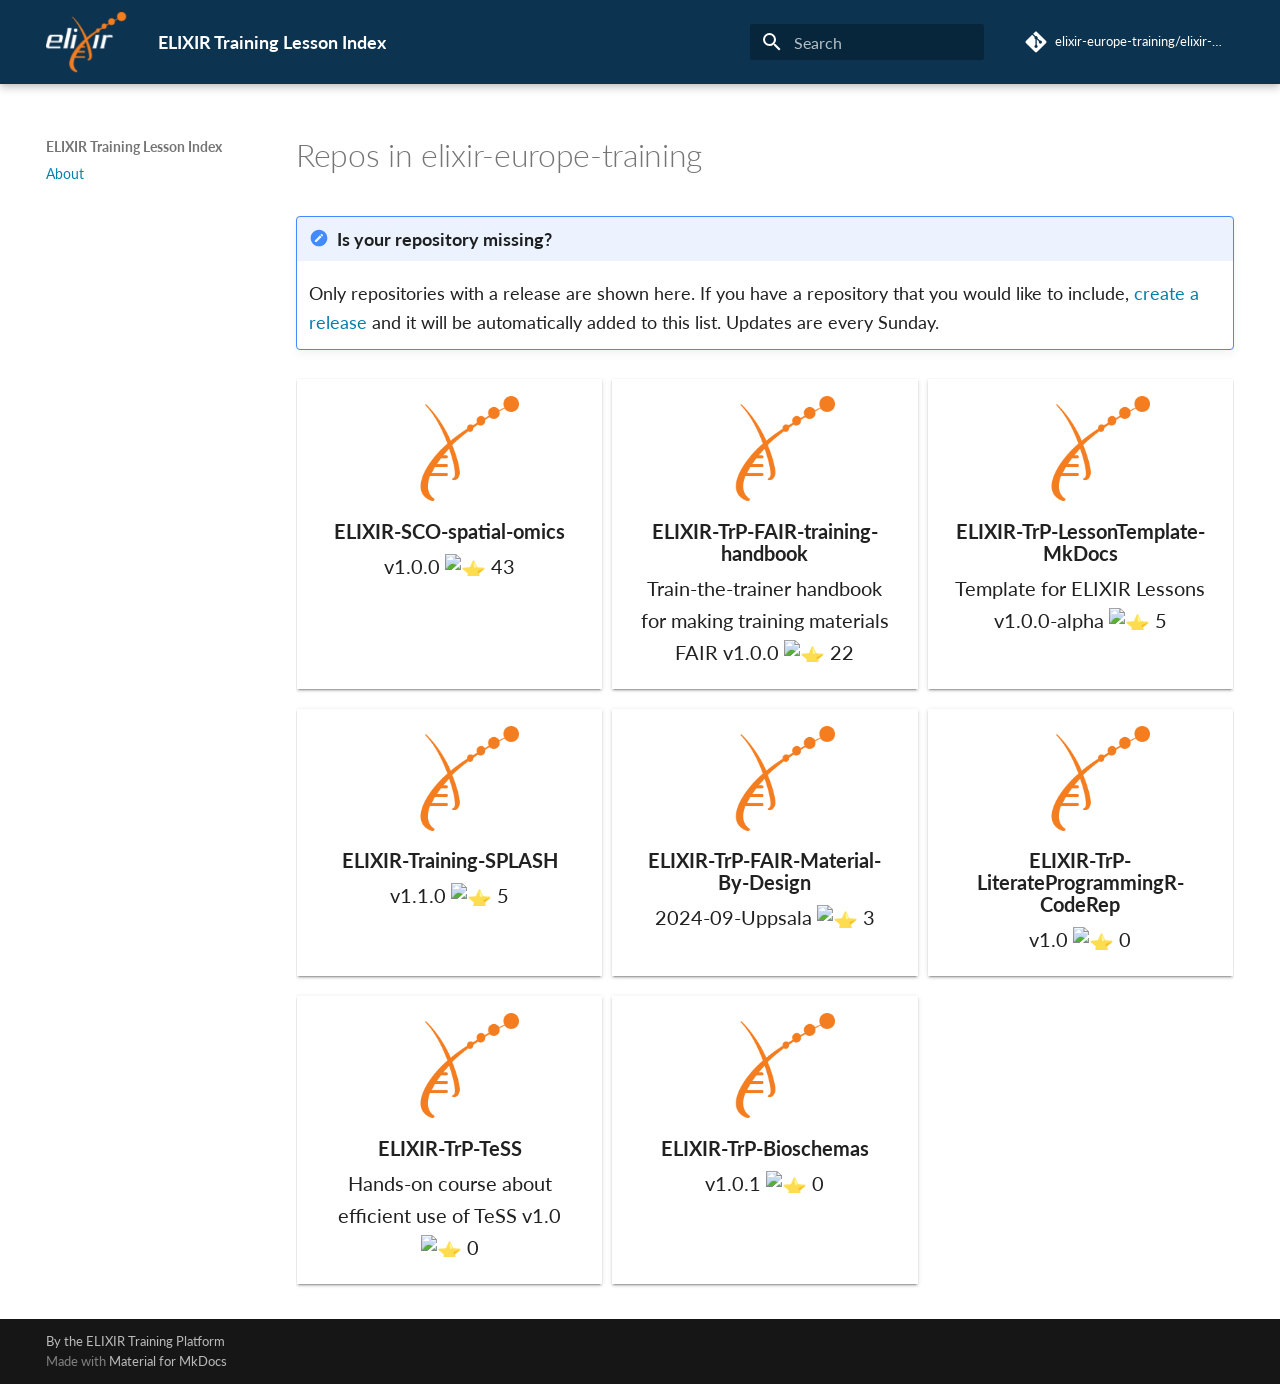
==== commit 6dd017ff: "Deployed ec96df4 with MkDocs version: 1.6.1" ====
--- a/index.html
+++ b/index.html
@@ -13,7 +13,7 @@
       
       
       <link rel="icon" href="assets/images/elixir_favicon.ico">
-      <meta name="generator" content="mkdocs-1.6.1, mkdocs-material-9.6.22">
+      <meta name="generator" content="mkdocs-1.6.1, mkdocs-material-9.6.23">
     
 <script type="application/ld+json">
   {
@@ -288,7 +288,7 @@
 <p>Only repositories with a release are shown here. If you have a repository that you would like to include, <a href="https://docs.github.com/en/repositories/releasing-projects-on-github/managing-releases-in-a-repository">create a release</a> and it will be automatically added to this list. Updates are every Sunday. </p>
 </div>
 <div class="nt-cards nt-grid cols-3 authors">
-<div class="nt-card"><a href="https://elixir-europe-training.github.io/ELIXIR-SCO-spatial-omics/"><div><div class="nt-card-image tags"><img alt="ELIXIR-SCO-spatial-omics" src="assets/images/white-orange-logo.png"></div><div class="nt-card-content"><p class="nt-card-title">ELIXIR-SCO-spatial-omics</p><p class="nt-card-text"> v1.0.0  <img alt="⭐" class="twemoji" src="https://cdn.jsdelivr.net/gh/jdecked/twemoji@15.1.0/assets/svg/2b50.svg" title=":star:"> 42</p></div></div></a></div>
+<div class="nt-card"><a href="https://elixir-europe-training.github.io/ELIXIR-SCO-spatial-omics/"><div><div class="nt-card-image tags"><img alt="ELIXIR-SCO-spatial-omics" src="assets/images/white-orange-logo.png"></div><div class="nt-card-content"><p class="nt-card-title">ELIXIR-SCO-spatial-omics</p><p class="nt-card-text"> v1.0.0  <img alt="⭐" class="twemoji" src="https://cdn.jsdelivr.net/gh/jdecked/twemoji@15.1.0/assets/svg/2b50.svg" title=":star:"> 43</p></div></div></a></div>
 <div class="nt-card"><a href="https://elixir-europe-training.github.io/ELIXIR-TrP-FAIR-training-handbook/"><div><div class="nt-card-image tags"><img alt="ELIXIR-TrP-FAIR-training-handbook" src="assets/images/white-orange-logo.png"></div><div class="nt-card-content"><p class="nt-card-title">ELIXIR-TrP-FAIR-training-handbook</p><p class="nt-card-text">Train-the-trainer handbook for making training materials FAIR v1.0.0  <img alt="⭐" class="twemoji" src="https://cdn.jsdelivr.net/gh/jdecked/twemoji@15.1.0/assets/svg/2b50.svg" title=":star:"> 22</p></div></div></a></div>
 <div class="nt-card"><a href="https://elixir-europe-training.github.io/ELIXIR-TrP-LessonTemplate-MkDocs/"><div><div class="nt-card-image tags"><img alt="ELIXIR-TrP-LessonTemplate-MkDocs" src="assets/images/white-orange-logo.png"></div><div class="nt-card-content"><p class="nt-card-title">ELIXIR-TrP-LessonTemplate-MkDocs</p><p class="nt-card-text">Template for ELIXIR Lessons v1.0.0-alpha  <img alt="⭐" class="twemoji" src="https://cdn.jsdelivr.net/gh/jdecked/twemoji@15.1.0/assets/svg/2b50.svg" title=":star:"> 5</p></div></div></a></div>
 <div class="nt-card"><a href="https://elixir-europe-training.github.io/ELIXIR-Training-SPLASH/"><div><div class="nt-card-image tags"><img alt="ELIXIR-Training-SPLASH" src="assets/images/white-orange-logo.png"></div><div class="nt-card-content"><p class="nt-card-title">ELIXIR-Training-SPLASH</p><p class="nt-card-text"> v1.1.0  <img alt="⭐" class="twemoji" src="https://cdn.jsdelivr.net/gh/jdecked/twemoji@15.1.0/assets/svg/2b50.svg" title=":star:"> 5</p></div></div></a></div>
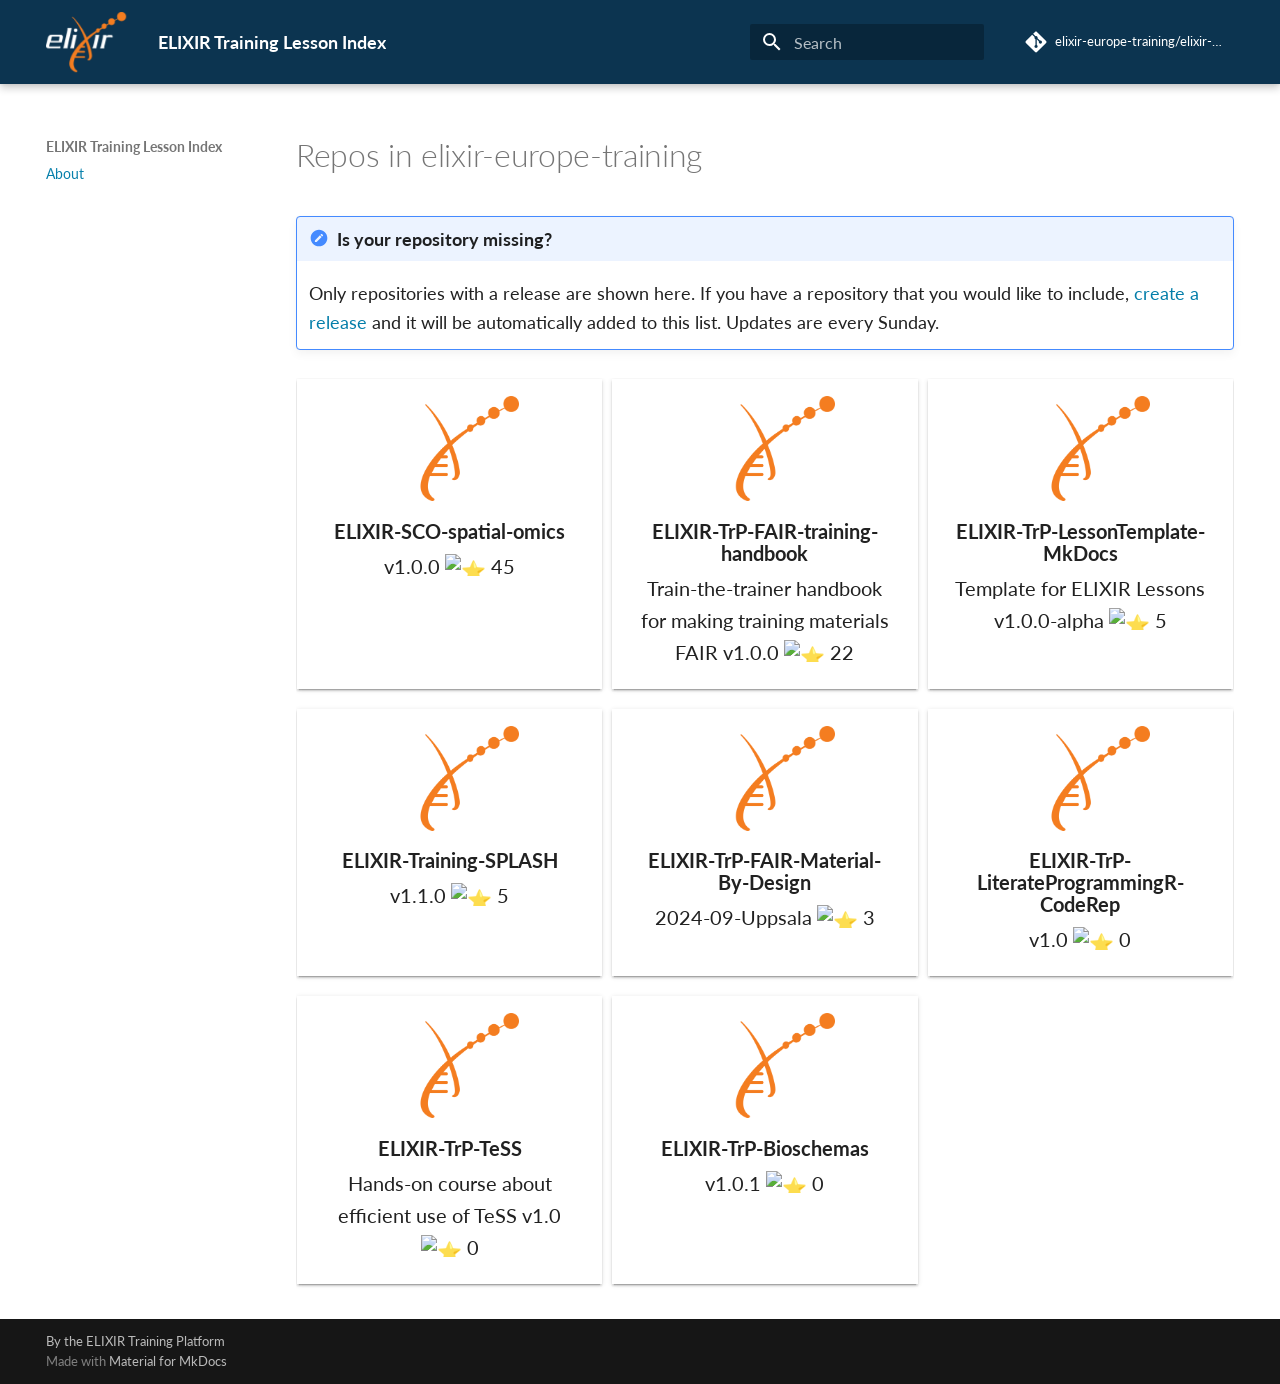
==== commit 2fe6f2f7: "Deployed 530d7b5 with MkDocs version: 1.6.1" ====
--- a/index.html
+++ b/index.html
@@ -288,7 +288,7 @@
 <p>Only repositories with a release are shown here. If you have a repository that you would like to include, <a href="https://docs.github.com/en/repositories/releasing-projects-on-github/managing-releases-in-a-repository">create a release</a> and it will be automatically added to this list. Updates are every Sunday. </p>
 </div>
 <div class="nt-cards nt-grid cols-3 authors">
-<div class="nt-card"><a href="https://elixir-europe-training.github.io/ELIXIR-SCO-spatial-omics/"><div><div class="nt-card-image tags"><img alt="ELIXIR-SCO-spatial-omics" src="assets/images/white-orange-logo.png"></div><div class="nt-card-content"><p class="nt-card-title">ELIXIR-SCO-spatial-omics</p><p class="nt-card-text"> v1.0.0  <img alt="⭐" class="twemoji" src="https://cdn.jsdelivr.net/gh/jdecked/twemoji@15.1.0/assets/svg/2b50.svg" title=":star:"> 43</p></div></div></a></div>
+<div class="nt-card"><a href="https://elixir-europe-training.github.io/ELIXIR-SCO-spatial-omics/"><div><div class="nt-card-image tags"><img alt="ELIXIR-SCO-spatial-omics" src="assets/images/white-orange-logo.png"></div><div class="nt-card-content"><p class="nt-card-title">ELIXIR-SCO-spatial-omics</p><p class="nt-card-text"> v1.0.0  <img alt="⭐" class="twemoji" src="https://cdn.jsdelivr.net/gh/jdecked/twemoji@15.1.0/assets/svg/2b50.svg" title=":star:"> 45</p></div></div></a></div>
 <div class="nt-card"><a href="https://elixir-europe-training.github.io/ELIXIR-TrP-FAIR-training-handbook/"><div><div class="nt-card-image tags"><img alt="ELIXIR-TrP-FAIR-training-handbook" src="assets/images/white-orange-logo.png"></div><div class="nt-card-content"><p class="nt-card-title">ELIXIR-TrP-FAIR-training-handbook</p><p class="nt-card-text">Train-the-trainer handbook for making training materials FAIR v1.0.0  <img alt="⭐" class="twemoji" src="https://cdn.jsdelivr.net/gh/jdecked/twemoji@15.1.0/assets/svg/2b50.svg" title=":star:"> 22</p></div></div></a></div>
 <div class="nt-card"><a href="https://elixir-europe-training.github.io/ELIXIR-TrP-LessonTemplate-MkDocs/"><div><div class="nt-card-image tags"><img alt="ELIXIR-TrP-LessonTemplate-MkDocs" src="assets/images/white-orange-logo.png"></div><div class="nt-card-content"><p class="nt-card-title">ELIXIR-TrP-LessonTemplate-MkDocs</p><p class="nt-card-text">Template for ELIXIR Lessons v1.0.0-alpha  <img alt="⭐" class="twemoji" src="https://cdn.jsdelivr.net/gh/jdecked/twemoji@15.1.0/assets/svg/2b50.svg" title=":star:"> 5</p></div></div></a></div>
 <div class="nt-card"><a href="https://elixir-europe-training.github.io/ELIXIR-Training-SPLASH/"><div><div class="nt-card-image tags"><img alt="ELIXIR-Training-SPLASH" src="assets/images/white-orange-logo.png"></div><div class="nt-card-content"><p class="nt-card-title">ELIXIR-Training-SPLASH</p><p class="nt-card-text"> v1.1.0  <img alt="⭐" class="twemoji" src="https://cdn.jsdelivr.net/gh/jdecked/twemoji@15.1.0/assets/svg/2b50.svg" title=":star:"> 5</p></div></div></a></div>
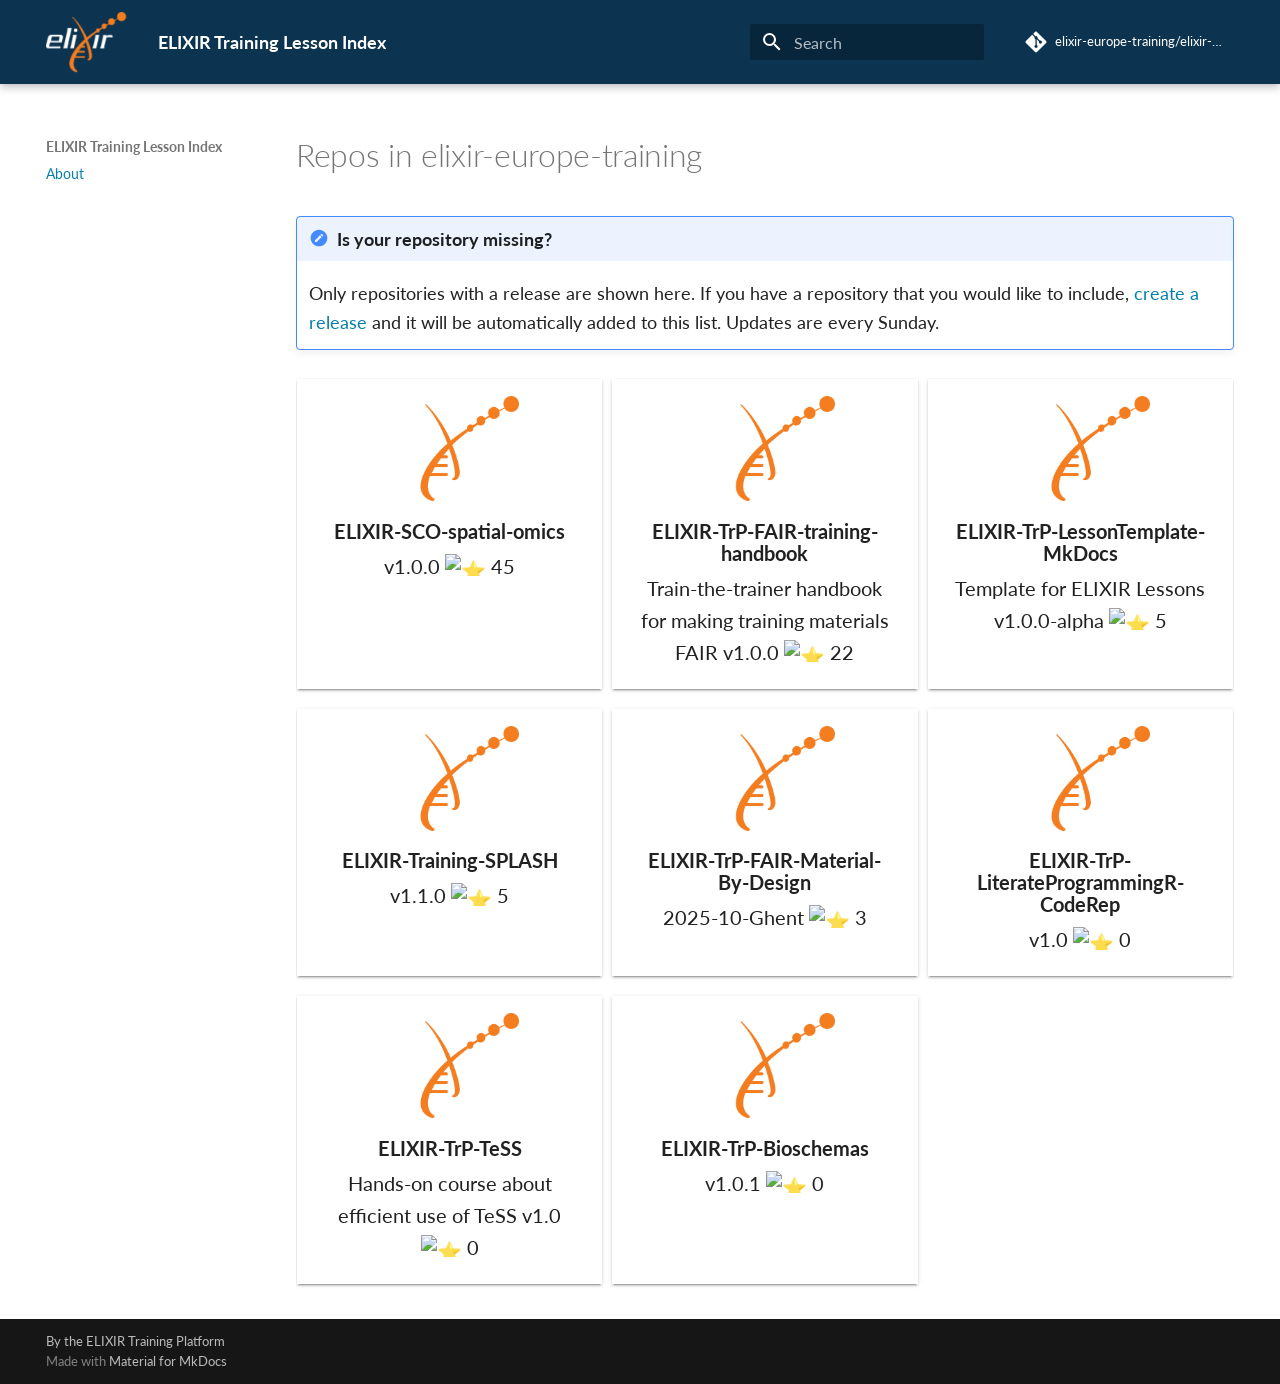
==== commit c4028a52: "Deployed e3622e0 with MkDocs version: 1.6.1" ====
--- a/index.html
+++ b/index.html
@@ -12,8 +12,11 @@
       
       
       
+        
+      
+      
       <link rel="icon" href="assets/images/elixir_favicon.ico">
-      <meta name="generator" content="mkdocs-1.6.1, mkdocs-material-9.6.23">
+      <meta name="generator" content="mkdocs-1.6.1, mkdocs-material-9.7.0">
     
 <script type="application/ld+json">
   {
@@ -40,7 +43,7 @@
       
     
     
-      <link rel="stylesheet" href="assets/stylesheets/main.84d31ad4.min.css">
+      <link rel="stylesheet" href="assets/stylesheets/main.618322db.min.css">
       
       
 
@@ -67,7 +70,6 @@
     
       
 
-    
     
     
   </head>
@@ -252,9 +254,14 @@
   
   
   <span class="md-ellipsis">
+    
+  
     About
+  
+
     
   </span>
+  
   
 
       </a>
@@ -273,6 +280,7 @@
           
           
             <div class="md-content" data-md-component="content">
+              
               <article class="md-content__inner md-typeset">
                 
                   
@@ -292,7 +300,7 @@
 <div class="nt-card"><a href="https://elixir-europe-training.github.io/ELIXIR-TrP-FAIR-training-handbook/"><div><div class="nt-card-image tags"><img alt="ELIXIR-TrP-FAIR-training-handbook" src="assets/images/white-orange-logo.png"></div><div class="nt-card-content"><p class="nt-card-title">ELIXIR-TrP-FAIR-training-handbook</p><p class="nt-card-text">Train-the-trainer handbook for making training materials FAIR v1.0.0  <img alt="⭐" class="twemoji" src="https://cdn.jsdelivr.net/gh/jdecked/twemoji@15.1.0/assets/svg/2b50.svg" title=":star:"> 22</p></div></div></a></div>
 <div class="nt-card"><a href="https://elixir-europe-training.github.io/ELIXIR-TrP-LessonTemplate-MkDocs/"><div><div class="nt-card-image tags"><img alt="ELIXIR-TrP-LessonTemplate-MkDocs" src="assets/images/white-orange-logo.png"></div><div class="nt-card-content"><p class="nt-card-title">ELIXIR-TrP-LessonTemplate-MkDocs</p><p class="nt-card-text">Template for ELIXIR Lessons v1.0.0-alpha  <img alt="⭐" class="twemoji" src="https://cdn.jsdelivr.net/gh/jdecked/twemoji@15.1.0/assets/svg/2b50.svg" title=":star:"> 5</p></div></div></a></div>
 <div class="nt-card"><a href="https://elixir-europe-training.github.io/ELIXIR-Training-SPLASH/"><div><div class="nt-card-image tags"><img alt="ELIXIR-Training-SPLASH" src="assets/images/white-orange-logo.png"></div><div class="nt-card-content"><p class="nt-card-title">ELIXIR-Training-SPLASH</p><p class="nt-card-text"> v1.1.0  <img alt="⭐" class="twemoji" src="https://cdn.jsdelivr.net/gh/jdecked/twemoji@15.1.0/assets/svg/2b50.svg" title=":star:"> 5</p></div></div></a></div>
-<div class="nt-card"><a href="https://elixir-europe-training.github.io/ELIXIR-TrP-FAIR-Material-By-Design/"><div><div class="nt-card-image tags"><img alt="ELIXIR-TrP-FAIR-Material-By-Design" src="assets/images/white-orange-logo.png"></div><div class="nt-card-content"><p class="nt-card-title">ELIXIR-TrP-FAIR-Material-By-Design</p><p class="nt-card-text"> 2024-09-Uppsala  <img alt="⭐" class="twemoji" src="https://cdn.jsdelivr.net/gh/jdecked/twemoji@15.1.0/assets/svg/2b50.svg" title=":star:"> 3</p></div></div></a></div>
+<div class="nt-card"><a href="https://elixir-europe-training.github.io/ELIXIR-TrP-FAIR-Material-By-Design/"><div><div class="nt-card-image tags"><img alt="ELIXIR-TrP-FAIR-Material-By-Design" src="assets/images/white-orange-logo.png"></div><div class="nt-card-content"><p class="nt-card-title">ELIXIR-TrP-FAIR-Material-By-Design</p><p class="nt-card-text"> 2025-10-Ghent  <img alt="⭐" class="twemoji" src="https://cdn.jsdelivr.net/gh/jdecked/twemoji@15.1.0/assets/svg/2b50.svg" title=":star:"> 3</p></div></div></a></div>
 <div class="nt-card"><a href="https://elixir-europe-training.github.io/ELIXIR-TrP-LiterateProgrammingR-CodeRep/"><div><div class="nt-card-image tags"><img alt="ELIXIR-TrP-LiterateProgrammingR-CodeRep" src="assets/images/white-orange-logo.png"></div><div class="nt-card-content"><p class="nt-card-title">ELIXIR-TrP-LiterateProgrammingR-CodeRep</p><p class="nt-card-text"> v1.0  <img alt="⭐" class="twemoji" src="https://cdn.jsdelivr.net/gh/jdecked/twemoji@15.1.0/assets/svg/2b50.svg" title=":star:"> 0</p></div></div></a></div>
 <div class="nt-card"><a href="https://elixir-europe-training.github.io/ELIXIR-TrP-TeSS/"><div><div class="nt-card-image tags"><img alt="ELIXIR-TrP-TeSS" src="assets/images/white-orange-logo.png"></div><div class="nt-card-content"><p class="nt-card-title">ELIXIR-TrP-TeSS</p><p class="nt-card-text">Hands-on course about efficient use of TeSS v1.0  <img alt="⭐" class="twemoji" src="https://cdn.jsdelivr.net/gh/jdecked/twemoji@15.1.0/assets/svg/2b50.svg" title=":star:"> 0</p></div></div></a></div>
 <div class="nt-card"><a href="https://elixir-europe-training.github.io/ELIXIR-TrP-Bioschemas/"><div><div class="nt-card-image tags"><img alt="ELIXIR-TrP-Bioschemas" src="assets/images/white-orange-logo.png"></div><div class="nt-card-content"><p class="nt-card-title">ELIXIR-TrP-Bioschemas</p><p class="nt-card-text"> v1.0.1  <img alt="⭐" class="twemoji" src="https://cdn.jsdelivr.net/gh/jdecked/twemoji@15.1.0/assets/svg/2b50.svg" title=":star:"> 0</p></div></div></a></div>
@@ -357,10 +365,11 @@
     
     
       
-      <script id="__config" type="application/json">{"base": ".", "features": ["navigation.top", "navigation.footer", "toc.integrate"], "search": "assets/javascripts/workers/search.973d3a69.min.js", "tags": null, "translations": {"clipboard.copied": "Copied to clipboard", "clipboard.copy": "Copy to clipboard", "search.result.more.one": "1 more on this page", "search.result.more.other": "# more on this page", "search.result.none": "No matching documents", "search.result.one": "1 matching document", "search.result.other": "# matching documents", "search.result.placeholder": "Type to start searching", "search.result.term.missing": "Missing", "select.version": "Select version"}, "version": null}</script>
-    
-    
-      <script src="assets/javascripts/bundle.f55a23d4.min.js"></script>
+      
+      <script id="__config" type="application/json">{"annotate": null, "base": ".", "features": ["navigation.top", "navigation.footer", "toc.integrate"], "search": "assets/javascripts/workers/search.7a47a382.min.js", "tags": null, "translations": {"clipboard.copied": "Copied to clipboard", "clipboard.copy": "Copy to clipboard", "search.result.more.one": "1 more on this page", "search.result.more.other": "# more on this page", "search.result.none": "No matching documents", "search.result.one": "1 matching document", "search.result.other": "# matching documents", "search.result.placeholder": "Type to start searching", "search.result.term.missing": "Missing", "select.version": "Select version"}, "version": null}</script>
+    
+    
+      <script src="assets/javascripts/bundle.e71a0d61.min.js"></script>
       
     
   </body>
--- a/assets/stylesheets/main.618322db.min.css
+++ b/assets/stylesheets/main.618322db.min.css
@@ -0,0 +1 @@
+@charset "UTF-8";html{-webkit-text-size-adjust:none;-moz-text-size-adjust:none;text-size-adjust:none;box-sizing:border-box}*,:after,:before{box-sizing:inherit}@media (prefers-reduced-motion){*,:after,:before{transition:none!important}}body{margin:0}a,button,input,label{-webkit-tap-highlight-color:transparent}a{color:inherit;text-decoration:none}hr{border:0;box-sizing:initial;display:block;height:.05rem;overflow:visible;padding:0}small{font-size:80%}sub,sup{line-height:1em}img{border-style:none}table{border-collapse:initial;border-spacing:0}td,th{font-weight:400;vertical-align:top}button{background:#0000;border:0;font-family:inherit;font-size:inherit;margin:0;padding:0}input{border:0;outline:none}:root{--md-primary-fg-color:#4051b5;--md-primary-fg-color--light:#5d6cc0;--md-primary-fg-color--dark:#303fa1;--md-primary-bg-color:#fff;--md-primary-bg-color--light:#ffffffb3;--md-accent-fg-color:#526cfe;--md-accent-fg-color--transparent:#526cfe1a;--md-accent-bg-color:#fff;--md-accent-bg-color--light:#ffffffb3}[data-md-color-scheme=default]{color-scheme:light}[data-md-color-scheme=default] img[src$="#gh-dark-mode-only"],[data-md-color-scheme=default] img[src$="#only-dark"]{display:none}:root,[data-md-color-scheme=default]{--md-hue:225deg;--md-default-fg-color:#000000de;--md-default-fg-color--light:#0000008a;--md-default-fg-color--lighter:#00000052;--md-default-fg-color--lightest:#00000012;--md-default-bg-color:#fff;--md-default-bg-color--light:#ffffffb3;--md-default-bg-color--lighter:#ffffff4d;--md-default-bg-color--lightest:#ffffff1f;--md-code-fg-color:#36464e;--md-code-bg-color:#f5f5f5;--md-code-bg-color--light:#f5f5f5b3;--md-code-bg-color--lighter:#f5f5f54d;--md-code-hl-color:#4287ff;--md-code-hl-color--light:#4287ff1a;--md-code-hl-number-color:#d52a2a;--md-code-hl-special-color:#db1457;--md-code-hl-function-color:#a846b9;--md-code-hl-constant-color:#6e59d9;--md-code-hl-keyword-color:#3f6ec6;--md-code-hl-string-color:#1c7d4d;--md-code-hl-name-color:var(--md-code-fg-color);--md-code-hl-operator-color:var(--md-default-fg-color--light);--md-code-hl-punctuation-color:var(--md-default-fg-color--light);--md-code-hl-comment-color:var(--md-default-fg-color--light);--md-code-hl-generic-color:var(--md-default-fg-color--light);--md-code-hl-variable-color:var(--md-default-fg-color--light);--md-typeset-color:var(--md-default-fg-color);--md-typeset-a-color:var(--md-primary-fg-color);--md-typeset-del-color:#f5503d26;--md-typeset-ins-color:#0bd57026;--md-typeset-kbd-color:#fafafa;--md-typeset-kbd-accent-color:#fff;--md-typeset-kbd-border-color:#b8b8b8;--md-typeset-mark-color:#ffff0080;--md-typeset-table-color:#0000001f;--md-typeset-table-color--light:rgba(0,0,0,.035);--md-admonition-fg-color:var(--md-default-fg-color);--md-admonition-bg-color:var(--md-default-bg-color);--md-warning-fg-color:#000000de;--md-warning-bg-color:#ff9;--md-footer-fg-color:#fff;--md-footer-fg-color--light:#ffffffb3;--md-footer-fg-color--lighter:#ffffff73;--md-footer-bg-color:#000000de;--md-footer-bg-color--dark:#00000052;--md-shadow-z1:0 0.2rem 0.5rem #0000000d,0 0 0.05rem #0000001a;--md-shadow-z2:0 0.2rem 0.5rem #0000001a,0 0 0.05rem #00000040;--md-shadow-z3:0 0.2rem 0.5rem #0003,0 0 0.05rem #00000059}.md-icon svg{fill:currentcolor;display:block;height:1.2rem;width:1.2rem}body{-webkit-font-smoothing:antialiased;-moz-osx-font-smoothing:grayscale;--md-text-font-family:var(--md-text-font,_),-apple-system,BlinkMacSystemFont,Helvetica,Arial,sans-serif;--md-code-font-family:var(--md-code-font,_),SFMono-Regular,Consolas,Menlo,monospace}aside,body,input{font-feature-settings:"kern","liga";color:var(--md-typeset-color);font-family:var(--md-text-font-family)}code,kbd,pre{font-feature-settings:"kern";font-family:var(--md-code-font-family)}:root{--md-typeset-table-sort-icon:url('data:image/svg+xml;charset=utf-8,<svg xmlns="http://www.w3.org/2000/svg" viewBox="0 0 24 24"><path d="m18 21-4-4h3V7h-3l4-4 4 4h-3v10h3M2 19v-2h10v2M2 13v-2h7v2M2 7V5h4v2z"/></svg>');--md-typeset-table-sort-icon--asc:url('data:image/svg+xml;charset=utf-8,<svg xmlns="http://www.w3.org/2000/svg" viewBox="0 0 24 24"><path d="M19 17h3l-4 4-4-4h3V3h2M2 17h10v2H2M6 5v2H2V5m0 6h7v2H2z"/></svg>');--md-typeset-table-sort-icon--desc:url('data:image/svg+xml;charset=utf-8,<svg xmlns="http://www.w3.org/2000/svg" viewBox="0 0 24 24"><path d="M19 7h3l-4-4-4 4h3v14h2M2 17h10v2H2M6 5v2H2V5m0 6h7v2H2z"/></svg>')}.md-typeset{-webkit-print-color-adjust:exact;color-adjust:exact;font-size:.8rem;line-height:1.6;overflow-wrap:break-word}@media print{.md-typeset{font-size:.68rem}}.md-typeset blockquote,.md-typeset dl,.md-typeset figure,.md-typeset ol,.md-typeset pre,.md-typeset ul{margin-bottom:1em;margin-top:1em}.md-typeset h1{color:var(--md-default-fg-color--light);font-size:2em;line-height:1.3;margin:0 0 1.25em}.md-typeset h1,.md-typeset h2{font-weight:300;letter-spacing:-.01em}.md-typeset h2{font-size:1.5625em;line-height:1.4;margin:1.6em 0 .64em}.md-typeset h3{font-size:1.25em;font-weight:400;letter-spacing:-.01em;line-height:1.5;margin:1.6em 0 .8em}.md-typeset h2+h3{margin-top:.8em}.md-typeset h4{font-weight:700;letter-spacing:-.01em;margin:1em 0}.md-typeset h5,.md-typeset h6{color:var(--md-default-fg-color--light);font-size:.8em;font-weight:700;letter-spacing:-.01em;margin:1.25em 0}.md-typeset h5{text-transform:uppercase}.md-typeset h5 code{text-transform:none}.md-typeset hr{border-bottom:.05rem solid var(--md-default-fg-color--lightest);display:flow-root;margin:1.5em 0}.md-typeset a{color:var(--md-typeset-a-color);word-break:break-word}.md-typeset a,.md-typeset a:before{transition:color 125ms}.md-typeset a:focus,.md-typeset a:hover{color:var(--md-accent-fg-color)}.md-typeset a:focus code,.md-typeset a:hover code{background-color:var(--md-accent-fg-color--transparent);color:var(--md-accent-fg-color)}.md-typeset a code{color:var(--md-typeset-a-color)}.md-typeset a.focus-visible{outline-color:var(--md-accent-fg-color);outline-offset:.2rem}.md-typeset code,.md-typeset kbd,.md-typeset pre{color:var(--md-code-fg-color);direction:ltr;font-variant-ligatures:none;transition:background-color 125ms}@media print{.md-typeset code,.md-typeset kbd,.md-typeset pre{white-space:pre-wrap}}.md-typeset code{background-color:var(--md-code-bg-color);border-radius:.1rem;-webkit-box-decoration-break:clone;box-decoration-break:clone;font-size:.85em;padding:0 .2941176471em;transition:color 125ms,background-color 125ms;word-break:break-word}.md-typeset code:not(.focus-visible){-webkit-tap-highlight-color:transparent;outline:none}.md-typeset pre{display:flow-root;line-height:1.4;position:relative}.md-typeset pre>code{-webkit-box-decoration-break:slice;box-decoration-break:slice;box-shadow:none;display:block;margin:0;outline-color:var(--md-accent-fg-color);overflow:auto;padding:.7720588235em 1.1764705882em;scrollbar-color:var(--md-default-fg-color--lighter) #0000;scrollbar-width:thin;touch-action:auto;word-break:normal}.md-typeset pre>code:hover{scrollbar-color:var(--md-accent-fg-color) #0000}.md-typeset pre>code::-webkit-scrollbar{height:.2rem;width:.2rem}.md-typeset pre>code::-webkit-scrollbar-thumb{background-color:var(--md-default-fg-color--lighter)}.md-typeset pre>code::-webkit-scrollbar-thumb:hover{background-color:var(--md-accent-fg-color)}.md-typeset kbd{background-color:var(--md-typeset-kbd-color);border-radius:.1rem;box-shadow:0 .1rem 0 .05rem var(--md-typeset-kbd-border-color),0 .1rem 0 var(--md-typeset-kbd-border-color),0 -.1rem .2rem var(--md-typeset-kbd-accent-color) inset;color:var(--md-default-fg-color);display:inline-block;font-size:.75em;padding:0 .6666666667em;vertical-align:text-top;word-break:break-word}.md-typeset mark{background-color:var(--md-typeset-mark-color);-webkit-box-decoration-break:clone;box-decoration-break:clone;color:inherit;word-break:break-word}.md-typeset abbr{cursor:help;text-decoration:none}.md-typeset [data-preview],.md-typeset abbr{border-bottom:.05rem dotted var(--md-default-fg-color--light)}.md-typeset small{opacity:.75}[dir=ltr] .md-typeset sub,[dir=ltr] .md-typeset sup{margin-left:.078125em}[dir=rtl] .md-typeset sub,[dir=rtl] .md-typeset sup{margin-right:.078125em}[dir=ltr] .md-typeset blockquote{padding-left:.6rem}[dir=rtl] .md-typeset blockquote{padding-right:.6rem}[dir=ltr] .md-typeset blockquote{border-left:.2rem solid var(--md-default-fg-color--lighter)}[dir=rtl] .md-typeset blockquote{border-right:.2rem solid var(--md-default-fg-color--lighter)}.md-typeset blockquote{color:var(--md-default-fg-color--light);margin-left:0;margin-right:0}.md-typeset ul{list-style-type:disc}.md-typeset ul[type]{list-style-type:revert-layer}[dir=ltr] .md-typeset ol,[dir=ltr] .md-typeset ul{margin-left:.625em}[dir=rtl] .md-typeset ol,[dir=rtl] .md-typeset ul{margin-right:.625em}.md-typeset ol,.md-typeset ul{padding:0}.md-typeset ol:not([hidden]),.md-typeset ul:not([hidden]){display:flow-root}.md-typeset ol ol,.md-typeset ul ol{list-style-type:lower-alpha}.md-typeset ol ol ol,.md-typeset ul ol ol{list-style-type:lower-roman}.md-typeset ol ol ol ol,.md-typeset ul ol ol ol{list-style-type:upper-alpha}.md-typeset ol ol ol ol ol,.md-typeset ul ol ol ol ol{list-style-type:upper-roman}.md-typeset ol[type],.md-typeset ul[type]{list-style-type:revert-layer}[dir=ltr] .md-typeset ol li,[dir=ltr] .md-typeset ul li{margin-left:1.25em}[dir=rtl] .md-typeset ol li,[dir=rtl] .md-typeset ul li{margin-right:1.25em}.md-typeset ol li,.md-typeset ul li{margin-bottom:.5em}.md-typeset ol li blockquote,.md-typeset ol li p,.md-typeset ul li blockquote,.md-typeset ul li p{margin:.5em 0}.md-typeset ol li:last-child,.md-typeset ul li:last-child{margin-bottom:0}[dir=ltr] .md-typeset ol li ol,[dir=ltr] .md-typeset ol li ul,[dir=ltr] .md-typeset ul li ol,[dir=ltr] .md-typeset ul li ul{margin-left:.625em}[dir=rtl] .md-typeset ol li ol,[dir=rtl] .md-typeset ol li ul,[dir=rtl] .md-typeset ul li ol,[dir=rtl] .md-typeset ul li ul{margin-right:.625em}.md-typeset ol li ol,.md-typeset ol li ul,.md-typeset ul li ol,.md-typeset ul li ul{margin-bottom:.5em;margin-top:.5em}[dir=ltr] .md-typeset dd{margin-left:1.875em}[dir=rtl] .md-typeset dd{margin-right:1.875em}.md-typeset dd{margin-bottom:1.5em;margin-top:1em}.md-typeset img,.md-typeset svg,.md-typeset video{height:auto;max-width:100%}.md-typeset img[align=left]{margin:1em 1em 1em 0}.md-typeset img[align=right]{margin:1em 0 1em 1em}.md-typeset img[align]:only-child{margin-top:0}.md-typeset figure{display:flow-root;margin:1em auto;max-width:100%;text-align:center;width:fit-content}.md-typeset figure img{display:block;margin:0 auto}.md-typeset figcaption{font-style:italic;margin:1em auto;max-width:24rem}.md-typeset iframe{max-width:100%}.md-typeset table:not([class]){background-color:var(--md-default-bg-color);border:.05rem solid var(--md-typeset-table-color);border-radius:.1rem;display:inline-block;font-size:.64rem;max-width:100%;overflow:auto;touch-action:auto}@media print{.md-typeset table:not([class]){display:table}}.md-typeset table:not([class])+*{margin-top:1.5em}.md-typeset table:not([class]) td>:first-child,.md-typeset table:not([class]) th>:first-child{margin-top:0}.md-typeset table:not([class]) td>:last-child,.md-typeset table:not([class]) th>:last-child{margin-bottom:0}.md-typeset table:not([class]) td:not([align]),.md-typeset table:not([class]) th:not([align]){text-align:left}[dir=rtl] .md-typeset table:not([class]) td:not([align]),[dir=rtl] .md-typeset table:not([class]) th:not([align]){text-align:right}.md-typeset table:not([class]) th{font-weight:700;min-width:5rem;padding:.9375em 1.25em;vertical-align:top}.md-typeset table:not([class]) td{border-top:.05rem solid var(--md-typeset-table-color);padding:.9375em 1.25em;vertical-align:top}.md-typeset table:not([class]) tbody tr{transition:background-color 125ms}.md-typeset table:not([class]) tbody tr:hover{background-color:var(--md-typeset-table-color--light);box-shadow:0 .05rem 0 var(--md-default-bg-color) inset}.md-typeset table:not([class]) a{word-break:normal}.md-typeset table th[role=columnheader]{cursor:pointer}[dir=ltr] .md-typeset table th[role=columnheader]:after{margin-left:.5em}[dir=rtl] .md-typeset table th[role=columnheader]:after{margin-right:.5em}.md-typeset table th[role=columnheader]:after{content:"";display:inline-block;height:1.2em;-webkit-mask-image:var(--md-typeset-table-sort-icon);mask-image:var(--md-typeset-table-sort-icon);-webkit-mask-repeat:no-repeat;mask-repeat:no-repeat;-webkit-mask-size:contain;mask-size:contain;transition:background-color 125ms;vertical-align:text-bottom;width:1.2em}.md-typeset table th[role=columnheader]:hover:after{background-color:var(--md-default-fg-color--lighter)}.md-typeset table th[role=columnheader][aria-sort=ascending]:after{background-color:var(--md-default-fg-color--light);-webkit-mask-image:var(--md-typeset-table-sort-icon--asc);mask-image:var(--md-typeset-table-sort-icon--asc)}.md-typeset table th[role=columnheader][aria-sort=descending]:after{background-color:var(--md-default-fg-color--light);-webkit-mask-image:var(--md-typeset-table-sort-icon--desc);mask-image:var(--md-typeset-table-sort-icon--desc)}.md-typeset__scrollwrap{margin:1em -.8rem;overflow-x:auto;touch-action:auto}.md-typeset__table{display:inline-block;margin-bottom:.5em;padding:0 .8rem}@media print{.md-typeset__table{display:block}}html .md-typeset__table table{display:table;margin:0;overflow:hidden;width:100%}@media screen and (max-width:44.984375em){.md-content__inner>pre{margin:1em -.8rem}.md-content__inner>pre code{border-radius:0}}.md-typeset .md-author{border-radius:100%;display:block;flex-shrink:0;height:1.6rem;overflow:hidden;position:relative;transition:color 125ms,transform 125ms;width:1.6rem}.md-typeset .md-author img{display:block}.md-typeset .md-author--more{background:var(--md-default-fg-color--lightest);color:var(--md-default-fg-color--lighter);font-size:.6rem;font-weight:700;line-height:1.6rem;text-align:center}.md-typeset .md-author--long{height:2.4rem;width:2.4rem}.md-typeset a.md-author{transform:scale(1)}.md-typeset a.md-author img{border-radius:100%;filter:grayscale(100%) opacity(75%);transition:filter 125ms}.md-typeset a.md-author:focus,.md-typeset a.md-author:hover{transform:scale(1.1);z-index:1}.md-typeset a.md-author:focus img,.md-typeset a.md-author:hover img{filter:grayscale(0)}.md-banner{background-color:var(--md-footer-bg-color);color:var(--md-footer-fg-color);overflow:auto}@media print{.md-banner{display:none}}.md-banner--warning{background-color:var(--md-warning-bg-color);color:var(--md-warning-fg-color)}.md-banner__inner{font-size:.7rem;margin:.6rem auto;padding:0 .8rem}[dir=ltr] .md-banner__button{float:right}[dir=rtl] .md-banner__button{float:left}.md-banner__button{color:inherit;cursor:pointer;transition:opacity .25s}.no-js .md-banner__button{display:none}.md-banner__button:hover{opacity:.7}html{font-size:125%;height:100%;overflow-x:hidden}@media screen and (min-width:100em){html{font-size:137.5%}}@media screen and (min-width:125em){html{font-size:150%}}body{background-color:var(--md-default-bg-color);display:flex;flex-direction:column;font-size:.5rem;min-height:100%;position:relative;width:100%}@media print{body{display:block}}@media screen and (max-width:59.984375em){body[data-md-scrolllock]{position:fixed}}.md-grid{margin-left:auto;margin-right:auto;max-width:61rem}.md-container{display:flex;flex-direction:column;flex-grow:1}@media print{.md-container{display:block}}.md-main{flex-grow:1}.md-main__inner{display:flex;height:100%;margin-top:1.5rem}.md-ellipsis{overflow:hidden;text-overflow:ellipsis}.md-toggle{display:none}.md-option{height:0;opacity:0;position:absolute;width:0}.md-option:checked+label:not([hidden]){display:block}.md-option.focus-visible+label{outline-color:var(--md-accent-fg-color);outline-style:auto}.md-skip{background-color:var(--md-default-fg-color);border-radius:.1rem;color:var(--md-default-bg-color);font-size:.64rem;margin:.5rem;opacity:0;outline-color:var(--md-accent-fg-color);padding:.3rem .5rem;position:fixed;transform:translateY(.4rem);z-index:-1}.md-skip:focus{opacity:1;transform:translateY(0);transition:transform .25s cubic-bezier(.4,0,.2,1),opacity 175ms 75ms;z-index:10}@page{margin:25mm}:root{--md-clipboard-icon:url('data:image/svg+xml;charset=utf-8,<svg xmlns="http://www.w3.org/2000/svg" viewBox="0 0 24 24"><path d="M19 21H8V7h11m0-2H8a2 2 0 0 0-2 2v14a2 2 0 0 0 2 2h11a2 2 0 0 0 2-2V7a2 2 0 0 0-2-2m-3-4H4a2 2 0 0 0-2 2v14h2V3h12z"/></svg>')}.md-clipboard{border-radius:.1rem;color:var(--md-default-fg-color--lightest);cursor:pointer;height:1.5em;outline-color:var(--md-accent-fg-color);outline-offset:.1rem;transition:color .25s;width:1.5em;z-index:1}@media print{.md-clipboard{display:none}}.md-clipboard:not(.focus-visible){-webkit-tap-highlight-color:transparent;outline:none}:hover>.md-clipboard{color:var(--md-default-fg-color--light)}.md-clipboard:focus,.md-clipboard:hover{color:var(--md-accent-fg-color)}.md-clipboard:after{background-color:currentcolor;content:"";display:block;height:1.125em;margin:0 auto;-webkit-mask-image:var(--md-clipboard-icon);mask-image:var(--md-clipboard-icon);-webkit-mask-position:center;mask-position:center;-webkit-mask-repeat:no-repeat;mask-repeat:no-repeat;-webkit-mask-size:contain;mask-size:contain;width:1.125em}.md-clipboard--inline{cursor:pointer}.md-clipboard--inline code{transition:color .25s,background-color .25s}.md-clipboard--inline:focus code,.md-clipboard--inline:hover code{background-color:var(--md-accent-fg-color--transparent);color:var(--md-accent-fg-color)}:root{--md-code-select-icon:url('data:image/svg+xml;charset=utf-8,<svg xmlns="http://www.w3.org/2000/svg" viewBox="0 0 24 24"><path d="M19 19h-4v2h4c1.1 0 2-.9 2-2v-4h-2m0-12h-4v2h4v4h2V5c0-1.1-.9-2-2-2M5 5h4V3H5c-1.1 0-2 .9-2 2v4h2m0 6H3v4c0 1.1.9 2 2 2h4v-2H5zm2-4h2v2H7zm4 0h2v2h-2zm4 0h2v2h-2zM7 7h2v2H7zm4 0h2v2h-2zm4 0h2v2h-2zm-8 8h2v2H7zm4 0h2v2h-2zm4 0h2v2h-2z"/></svg>');--md-code-copy-icon:url('data:image/svg+xml;charset=utf-8,<svg xmlns="http://www.w3.org/2000/svg" viewBox="0 0 24 24"><path d="M19 21H8V7h11m0-2H8a2 2 0 0 0-2 2v14a2 2 0 0 0 2 2h11a2 2 0 0 0 2-2V7a2 2 0 0 0-2-2m-3-4H4a2 2 0 0 0-2 2v14h2V3h12z"/></svg>')}.md-typeset .md-code__content{display:grid}.md-code__nav{background-color:var(--md-code-bg-color--lighter);border-radius:.1rem;display:flex;gap:.2rem;padding:.2rem;position:absolute;right:.25em;top:.25em;transition:background-color .25s;z-index:1}:hover>.md-code__nav{background-color:var(--md-code-bg-color--light)}.md-code__button{color:var(--md-default-fg-color--lightest);cursor:pointer;display:block;height:1.5em;outline-color:var(--md-accent-fg-color);outline-offset:.1rem;transition:color .25s;width:1.5em}:hover>*>.md-code__button{color:var(--md-default-fg-color--light)}.md-code__button.focus-visible,.md-code__button:hover{color:var(--md-accent-fg-color)}.md-code__button--active{color:var(--md-default-fg-color)!important}.md-code__button:after{background-color:currentcolor;content:"";display:block;height:1.125em;margin:0 auto;-webkit-mask-position:center;mask-position:center;-webkit-mask-repeat:no-repeat;mask-repeat:no-repeat;-webkit-mask-size:contain;mask-size:contain;width:1.125em}.md-code__button[data-md-type=select]:after{-webkit-mask-image:var(--md-code-select-icon);mask-image:var(--md-code-select-icon)}.md-code__button[data-md-type=copy]:after{-webkit-mask-image:var(--md-code-copy-icon);mask-image:var(--md-code-copy-icon)}@keyframes consent{0%{opacity:0;transform:translateY(100%)}to{opacity:1;transform:translateY(0)}}@keyframes overlay{0%{opacity:0}to{opacity:1}}.md-consent__overlay{animation:overlay .25s both;-webkit-backdrop-filter:blur(.1rem);backdrop-filter:blur(.1rem);background-color:#0000008a;height:100%;opacity:1;position:fixed;top:0;width:100%;z-index:5}.md-consent__inner{animation:consent .5s cubic-bezier(.1,.7,.1,1) both;background-color:var(--md-default-bg-color);border:0;border-radius:.1rem;bottom:0;box-shadow:0 0 .2rem #0000001a,0 .2rem .4rem #0003;max-height:100%;overflow:auto;padding:0;position:fixed;width:100%;z-index:5}.md-consent__form{padding:.8rem}.md-consent__settings{display:none;margin:1em 0}input:checked+.md-consent__settings{display:block}.md-consent__controls{margin-bottom:.8rem}.md-typeset .md-consent__controls .md-button{display:inline}@media screen and (max-width:44.984375em){.md-typeset .md-consent__controls .md-button{display:block;margin-top:.4rem;text-align:center;width:100%}}.md-consent label{cursor:pointer}.md-content{flex-grow:1;min-width:0}.md-content__inner{margin:0 .8rem 1.2rem;padding-top:.6rem}@media screen and (min-width:76.25em){[dir=ltr] .md-sidebar--primary:not([hidden])~.md-content>.md-content__inner{margin-left:1.2rem}[dir=ltr] .md-sidebar--secondary:not([hidden])~.md-content>.md-content__inner,[dir=rtl] .md-sidebar--primary:not([hidden])~.md-content>.md-content__inner{margin-right:1.2rem}[dir=rtl] .md-sidebar--secondary:not([hidden])~.md-content>.md-content__inner{margin-left:1.2rem}}.md-content__inner:before{content:"";display:block;height:.4rem}.md-content__inner>:last-child{margin-bottom:0}[dir=ltr] .md-content__button{float:right}[dir=rtl] .md-content__button{float:left}[dir=ltr] .md-content__button{margin-left:.4rem}[dir=rtl] .md-content__button{margin-right:.4rem}.md-content__button{margin:.4rem 0;padding:0}@media print{.md-content__button{display:none}}.md-typeset .md-content__button{color:var(--md-default-fg-color--lighter)}.md-content__button svg{display:inline;vertical-align:top}[dir=rtl] .md-content__button svg{transform:scaleX(-1)}[dir=ltr] .md-dialog{right:.8rem}[dir=rtl] .md-dialog{left:.8rem}.md-dialog{background-color:var(--md-default-fg-color);border-radius:.1rem;bottom:.8rem;box-shadow:var(--md-shadow-z3);min-width:11.1rem;opacity:0;padding:.4rem .6rem;pointer-events:none;position:fixed;transform:translateY(100%);transition:transform 0ms .4s,opacity .4s;z-index:4}@media print{.md-dialog{display:none}}.md-dialog--active{opacity:1;pointer-events:auto;transform:translateY(0);transition:transform .4s cubic-bezier(.075,.85,.175,1),opacity .4s}.md-dialog__inner{color:var(--md-default-bg-color);font-size:.7rem}.md-feedback{margin:2em 0 1em;text-align:center}.md-feedback fieldset{border:none;margin:0;padding:0}.md-feedback__title{font-weight:700;margin:1em auto}.md-feedback__inner{position:relative}.md-feedback__list{display:flex;flex-wrap:wrap;place-content:baseline center;position:relative}.md-feedback__list:hover .md-icon:not(:disabled){color:var(--md-default-fg-color--lighter)}:disabled .md-feedback__list{min-height:1.8rem}.md-feedback__icon{color:var(--md-default-fg-color--light);cursor:pointer;flex-shrink:0;margin:0 .1rem;transition:color 125ms}.md-feedback__icon:not(:disabled).md-icon:hover{color:var(--md-accent-fg-color)}.md-feedback__icon:disabled{color:var(--md-default-fg-color--lightest);pointer-events:none}.md-feedback__note{opacity:0;position:relative;transform:translateY(.4rem);transition:transform .4s cubic-bezier(.1,.7,.1,1),opacity .15s}.md-feedback__note>*{margin:0 auto;max-width:16rem}:disabled .md-feedback__note{opacity:1;transform:translateY(0)}@media print{.md-feedback{display:none}}.md-footer{background-color:var(--md-footer-bg-color);color:var(--md-footer-fg-color)}@media print{.md-footer{display:none}}.md-footer__inner{justify-content:space-between;overflow:auto;padding:.2rem}.md-footer__inner:not([hidden]){display:flex}.md-footer__link{align-items:end;display:flex;flex-grow:0.01;margin-bottom:.4rem;margin-top:1rem;max-width:100%;outline-color:var(--md-accent-fg-color);overflow:hidden;transition:opacity .25s}.md-footer__link:focus,.md-footer__link:hover{opacity:.7}[dir=rtl] .md-footer__link svg{transform:scaleX(-1)}@media screen and (max-width:44.984375em){.md-footer__link--prev{flex-shrink:0}.md-footer__link--prev .md-footer__title{display:none}}[dir=ltr] .md-footer__link--next{margin-left:auto}[dir=rtl] .md-footer__link--next{margin-right:auto}.md-footer__link--next{text-align:right}[dir=rtl] .md-footer__link--next{text-align:left}.md-footer__title{flex-grow:1;font-size:.9rem;margin-bottom:.7rem;max-width:calc(100% - 2.4rem);padding:0 1rem;white-space:nowrap}.md-footer__button{margin:.2rem;padding:.4rem}.md-footer__direction{font-size:.64rem;opacity:.7}.md-footer-meta{background-color:var(--md-footer-bg-color--dark)}.md-footer-meta__inner{display:flex;flex-wrap:wrap;justify-content:space-between;padding:.2rem}html .md-footer-meta.md-typeset a{color:var(--md-footer-fg-color--light)}html .md-footer-meta.md-typeset a:focus,html .md-footer-meta.md-typeset a:hover{color:var(--md-footer-fg-color)}.md-copyright{color:var(--md-footer-fg-color--lighter);font-size:.64rem;margin:auto .6rem;padding:.4rem 0;width:100%}@media screen and (min-width:45em){.md-copyright{width:auto}}.md-copyright__highlight{color:var(--md-footer-fg-color--light)}.md-social{display:inline-flex;gap:.2rem;margin:0 .4rem;padding:.2rem 0 .6rem}@media screen and (min-width:45em){.md-social{padding:.6rem 0}}.md-social__link{display:inline-block;height:1.6rem;text-align:center;width:1.6rem}.md-social__link:before{line-height:1.9}.md-social__link svg{fill:currentcolor;max-height:.8rem;vertical-align:-25%}.md-typeset .md-button{border:.1rem solid;border-radius:.1rem;color:var(--md-primary-fg-color);cursor:pointer;display:inline-block;font-weight:700;padding:.625em 2em;transition:color 125ms,background-color 125ms,border-color 125ms}.md-typeset .md-button--primary{background-color:var(--md-primary-fg-color);border-color:var(--md-primary-fg-color);color:var(--md-primary-bg-color)}.md-typeset .md-button:focus,.md-typeset .md-button:hover{background-color:var(--md-accent-fg-color);border-color:var(--md-accent-fg-color);color:var(--md-accent-bg-color)}[dir=ltr] .md-typeset .md-input{border-top-left-radius:.1rem}[dir=ltr] .md-typeset .md-input,[dir=rtl] .md-typeset .md-input{border-top-right-radius:.1rem}[dir=rtl] .md-typeset .md-input{border-top-left-radius:.1rem}.md-typeset .md-input{border-bottom:.1rem solid var(--md-default-fg-color--lighter);box-shadow:var(--md-shadow-z1);font-size:.8rem;height:1.8rem;padding:0 .6rem;transition:border .25s,box-shadow .25s}.md-typeset .md-input:focus,.md-typeset .md-input:hover{border-bottom-color:var(--md-accent-fg-color);box-shadow:var(--md-shadow-z2)}.md-typeset .md-input--stretch{width:100%}.md-header{background-color:var(--md-primary-fg-color);box-shadow:0 0 .2rem #0000,0 .2rem .4rem #0000;color:var(--md-primary-bg-color);display:block;left:0;position:sticky;right:0;top:0;z-index:4}@media print{.md-header{display:none}}.md-header[hidden]{transform:translateY(-100%);transition:transform .25s cubic-bezier(.8,0,.6,1),box-shadow .25s}.md-header--shadow{box-shadow:0 0 .2rem #0000001a,0 .2rem .4rem #0003;transition:transform .25s cubic-bezier(.1,.7,.1,1),box-shadow .25s}.md-header__inner{align-items:center;display:flex;padding:0 .2rem}.md-header__button{color:currentcolor;cursor:pointer;margin:.2rem;outline-color:var(--md-accent-fg-color);padding:.4rem;position:relative;transition:opacity .25s;vertical-align:middle;z-index:1}.md-header__button:hover{opacity:.7}.md-header__button:not([hidden]){display:inline-block}.md-header__button:not(.focus-visible){-webkit-tap-highlight-color:transparent;outline:none}.md-header__button.md-logo{margin:.2rem;padding:.4rem}@media screen and (max-width:76.234375em){.md-header__button.md-logo{display:none}}.md-header__button.md-logo img,.md-header__button.md-logo svg{fill:currentcolor;display:block;height:1.2rem;width:auto}@media screen and (min-width:60em){.md-header__button[for=__search]{display:none}}.no-js .md-header__button[for=__search]{display:none}[dir=rtl] .md-header__button[for=__search] svg{transform:scaleX(-1)}@media screen and (min-width:76.25em){.md-header__button[for=__drawer]{display:none}}.md-header__topic{display:flex;max-width:100%;position:absolute;transition:transform .4s cubic-bezier(.1,.7,.1,1),opacity .15s;white-space:nowrap}.md-header__topic+.md-header__topic{opacity:0;pointer-events:none;transform:translateX(1.25rem);transition:transform .4s cubic-bezier(1,.7,.1,.1),opacity .15s;z-index:-1}[dir=rtl] .md-header__topic+.md-header__topic{transform:translateX(-1.25rem)}.md-header__topic:first-child{font-weight:700}[dir=ltr] .md-header__title{margin-left:1rem;margin-right:.4rem}[dir=rtl] .md-header__title{margin-left:.4rem;margin-right:1rem}.md-header__title{flex-grow:1;font-size:.9rem;height:2.4rem;line-height:2.4rem}.md-header__title--active .md-header__topic{opacity:0;pointer-events:none;transform:translateX(-1.25rem);transition:transform .4s cubic-bezier(1,.7,.1,.1),opacity .15s;z-index:-1}[dir=rtl] .md-header__title--active .md-header__topic{transform:translateX(1.25rem)}.md-header__title--active .md-header__topic+.md-header__topic{opacity:1;pointer-events:auto;transform:translateX(0);transition:transform .4s cubic-bezier(.1,.7,.1,1),opacity .15s;z-index:0}.md-header__title>.md-header__ellipsis{height:100%;position:relative;width:100%}.md-header__option{display:flex;flex-shrink:0;max-width:100%;transition:max-width 0ms .25s,opacity .25s .25s;white-space:nowrap}[data-md-toggle=search]:checked~.md-header .md-header__option{max-width:0;opacity:0;transition:max-width 0ms,opacity 0ms}.md-header__option>input{bottom:0}.md-header__source{display:none}@media screen and (min-width:60em){[dir=ltr] .md-header__source{margin-left:1rem}[dir=rtl] .md-header__source{margin-right:1rem}.md-header__source{display:block;max-width:11.7rem;width:11.7rem}}@media screen and (min-width:76.25em){[dir=ltr] .md-header__source{margin-left:1.4rem}[dir=rtl] .md-header__source{margin-right:1.4rem}}.md-meta{color:var(--md-default-fg-color--light);font-size:.7rem;line-height:1.3}.md-meta__list{display:inline-flex;flex-wrap:wrap;list-style:none;margin:0;padding:0}.md-meta__item:not(:last-child):after{content:"·";margin-left:.2rem;margin-right:.2rem}.md-meta__link{color:var(--md-typeset-a-color)}.md-meta__link:focus,.md-meta__link:hover{color:var(--md-accent-fg-color)}.md-draft{background-color:#ff1744;border-radius:.125em;color:#fff;display:inline-block;font-weight:700;padding-left:.5714285714em;padding-right:.5714285714em}:root{--md-nav-icon--prev:url('data:image/svg+xml;charset=utf-8,<svg xmlns="http://www.w3.org/2000/svg" viewBox="0 0 24 24"><path d="M20 11v2H8l5.5 5.5-1.42 1.42L4.16 12l7.92-7.92L13.5 5.5 8 11z"/></svg>');--md-nav-icon--next:url('data:image/svg+xml;charset=utf-8,<svg xmlns="http://www.w3.org/2000/svg" viewBox="0 0 24 24"><path d="M8.59 16.58 13.17 12 8.59 7.41 10 6l6 6-6 6z"/></svg>');--md-toc-icon:url('data:image/svg+xml;charset=utf-8,<svg xmlns="http://www.w3.org/2000/svg" viewBox="0 0 24 24"><path d="M3 9h14V7H3zm0 4h14v-2H3zm0 4h14v-2H3zm16 0h2v-2h-2zm0-10v2h2V7zm0 6h2v-2h-2z"/></svg>')}.md-nav{font-size:.7rem;line-height:1.3}.md-nav__title{color:var(--md-default-fg-color--light);display:block;font-weight:700;overflow:hidden;padding:0 .6rem;text-overflow:ellipsis}.md-nav__title .md-nav__button{display:none}.md-nav__title .md-nav__button img{height:100%;width:auto}.md-nav__title .md-nav__button.md-logo img,.md-nav__title .md-nav__button.md-logo svg{fill:currentcolor;display:block;height:2.4rem;max-width:100%;object-fit:contain;width:auto}.md-nav__list{list-style:none;margin:0;padding:0}.md-nav__link{align-items:flex-start;display:flex;gap:.4rem;margin-top:.625em;scroll-snap-align:start;transition:color 125ms}.md-nav__link--passed,.md-nav__link--passed code{color:var(--md-default-fg-color--light)}.md-nav__item .md-nav__link--active,.md-nav__item .md-nav__link--active code{color:var(--md-typeset-a-color)}.md-nav__link .md-ellipsis{position:relative}.md-nav__link .md-ellipsis code{word-break:normal}[dir=ltr] .md-nav__link .md-icon:last-child{margin-left:auto}[dir=rtl] .md-nav__link .md-icon:last-child{margin-right:auto}.md-nav__link .md-typeset{font-size:.7rem;line-height:1.3}.md-nav__link svg{fill:currentcolor;flex-shrink:0;height:1.3em;position:relative}.md-nav__link[for]:focus,.md-nav__link[for]:hover,.md-nav__link[href]:focus,.md-nav__link[href]:hover{color:var(--md-accent-fg-color);cursor:pointer}.md-nav__link[for]:focus code,.md-nav__link[for]:hover code,.md-nav__link[href]:focus code,.md-nav__link[href]:hover code{background-color:var(--md-accent-fg-color--transparent);color:var(--md-accent-fg-color)}.md-nav__link.focus-visible{outline-color:var(--md-accent-fg-color);outline-offset:.2rem}.md-nav--primary .md-nav__link[for=__toc]{display:none}.md-nav--primary .md-nav__link[for=__toc] .md-icon:after{background-color:currentcolor;display:block;height:100%;-webkit-mask-image:var(--md-toc-icon);mask-image:var(--md-toc-icon);width:100%}.md-nav--primary .md-nav__link[for=__toc]~.md-nav{display:none}.md-nav__container>.md-nav__link{margin-top:0}.md-nav__container>.md-nav__link:first-child{flex-grow:1;min-width:0}.md-nav__icon{flex-shrink:0}.md-nav__source{display:none}@media screen and (max-width:76.234375em){.md-nav--primary,.md-nav--primary .md-nav{background-color:var(--md-default-bg-color);display:flex;flex-direction:column;height:100%;left:0;position:absolute;right:0;top:0;z-index:1}.md-nav--primary .md-nav__item,.md-nav--primary .md-nav__title{font-size:.8rem;line-height:1.5}.md-nav--primary .md-nav__title{background-color:var(--md-default-fg-color--lightest);color:var(--md-default-fg-color--light);cursor:pointer;height:5.6rem;line-height:2.4rem;padding:3rem .8rem .2rem;position:relative;white-space:nowrap}[dir=ltr] .md-nav--primary .md-nav__title .md-nav__icon{left:.4rem}[dir=rtl] .md-nav--primary .md-nav__title .md-nav__icon{right:.4rem}.md-nav--primary .md-nav__title .md-nav__icon{display:block;height:1.2rem;margin:.2rem;position:absolute;top:.4rem;width:1.2rem}.md-nav--primary .md-nav__title .md-nav__icon:after{background-color:currentcolor;content:"";display:block;height:100%;-webkit-mask-image:var(--md-nav-icon--prev);mask-image:var(--md-nav-icon--prev);-webkit-mask-position:center;mask-position:center;-webkit-mask-repeat:no-repeat;mask-repeat:no-repeat;-webkit-mask-size:contain;mask-size:contain;width:100%}.md-nav--primary .md-nav__title~.md-nav__list{background-color:var(--md-default-bg-color);box-shadow:0 .05rem 0 var(--md-default-fg-color--lightest) inset;overflow-y:auto;scroll-snap-type:y mandatory;touch-action:pan-y}.md-nav--primary .md-nav__title~.md-nav__list>:first-child{border-top:0}.md-nav--primary .md-nav__title[for=__drawer]{background-color:var(--md-primary-fg-color);color:var(--md-primary-bg-color);font-weight:700}.md-nav--primary .md-nav__title .md-logo{display:block;left:.2rem;margin:.2rem;padding:.4rem;position:absolute;right:.2rem;top:.2rem}.md-nav--primary .md-nav__list{flex:1}.md-nav--primary .md-nav__item{border-top:.05rem solid var(--md-default-fg-color--lightest)}.md-nav--primary .md-nav__item--active>.md-nav__link{color:var(--md-typeset-a-color)}.md-nav--primary .md-nav__item--active>.md-nav__link:focus,.md-nav--primary .md-nav__item--active>.md-nav__link:hover{color:var(--md-accent-fg-color)}.md-nav--primary .md-nav__link{margin-top:0;padding:.6rem .8rem}.md-nav--primary .md-nav__link svg{margin-top:.1em}.md-nav--primary .md-nav__link>.md-nav__link{padding:0}[dir=ltr] .md-nav--primary .md-nav__link .md-nav__icon{margin-right:-.2rem}[dir=rtl] .md-nav--primary .md-nav__link .md-nav__icon{margin-left:-.2rem}.md-nav--primary .md-nav__link .md-nav__icon{font-size:1.2rem;height:1.2rem;width:1.2rem}.md-nav--primary .md-nav__link .md-nav__icon:after{background-color:currentcolor;content:"";display:block;height:100%;-webkit-mask-image:var(--md-nav-icon--next);mask-image:var(--md-nav-icon--next);-webkit-mask-position:center;mask-position:center;-webkit-mask-repeat:no-repeat;mask-repeat:no-repeat;-webkit-mask-size:contain;mask-size:contain;width:100%}[dir=rtl] .md-nav--primary .md-nav__icon:after{transform:scale(-1)}.md-nav--primary .md-nav--secondary .md-nav{background-color:initial;position:static}[dir=ltr] .md-nav--primary .md-nav--secondary .md-nav .md-nav__link{padding-left:1.4rem}[dir=rtl] .md-nav--primary .md-nav--secondary .md-nav .md-nav__link{padding-right:1.4rem}[dir=ltr] .md-nav--primary .md-nav--secondary .md-nav .md-nav .md-nav__link{padding-left:2rem}[dir=rtl] .md-nav--primary .md-nav--secondary .md-nav .md-nav .md-nav__link{padding-right:2rem}[dir=ltr] .md-nav--primary .md-nav--secondary .md-nav .md-nav .md-nav .md-nav__link{padding-left:2.6rem}[dir=rtl] .md-nav--primary .md-nav--secondary .md-nav .md-nav .md-nav .md-nav__link{padding-right:2.6rem}[dir=ltr] .md-nav--primary .md-nav--secondary .md-nav .md-nav .md-nav .md-nav .md-nav__link{padding-left:3.2rem}[dir=rtl] .md-nav--primary .md-nav--secondary .md-nav .md-nav .md-nav .md-nav .md-nav__link{padding-right:3.2rem}.md-nav--secondary{background-color:initial}.md-nav__toggle~.md-nav{display:flex;opacity:0;transform:translateX(100%);transition:transform .25s cubic-bezier(.8,0,.6,1),opacity 125ms 50ms}[dir=rtl] .md-nav__toggle~.md-nav{transform:translateX(-100%)}.md-nav__toggle:checked~.md-nav{opacity:1;transform:translateX(0);transition:transform .25s cubic-bezier(.4,0,.2,1),opacity 125ms 125ms}.md-nav__toggle:checked~.md-nav>.md-nav__list{-webkit-backface-visibility:hidden;backface-visibility:hidden}}@media screen and (max-width:59.984375em){.md-nav--primary .md-nav__link[for=__toc]{display:flex}.md-nav--primary .md-nav__link[for=__toc] .md-icon:after{content:""}.md-nav--primary .md-nav__link[for=__toc]+.md-nav__link{display:none}.md-nav--primary .md-nav__link[for=__toc]~.md-nav{display:flex}.md-nav__source{background-color:var(--md-primary-fg-color--dark);color:var(--md-primary-bg-color);display:block;padding:0 .2rem}}@media screen and (min-width:60em) and (max-width:76.234375em){.md-nav--integrated .md-nav__link[for=__toc]{display:flex}.md-nav--integrated .md-nav__link[for=__toc] .md-icon:after{content:""}.md-nav--integrated .md-nav__link[for=__toc]+.md-nav__link{display:none}.md-nav--integrated .md-nav__link[for=__toc]~.md-nav{display:flex}}@media screen and (min-width:60em){.md-nav{margin-bottom:-.4rem}.md-nav--secondary .md-nav__title{background:var(--md-default-bg-color);box-shadow:0 0 .4rem .4rem var(--md-default-bg-color);position:sticky;top:0;z-index:1}.md-nav--secondary .md-nav__title[for=__toc]{scroll-snap-align:start}.md-nav--secondary .md-nav__title .md-nav__icon{display:none}[dir=ltr] .md-nav--secondary .md-nav__list{padding-left:.6rem}[dir=rtl] .md-nav--secondary .md-nav__list{padding-right:.6rem}.md-nav--secondary .md-nav__list{padding-bottom:.4rem}[dir=ltr] .md-nav--secondary .md-nav__item>.md-nav__link{margin-right:.4rem}[dir=rtl] .md-nav--secondary .md-nav__item>.md-nav__link{margin-left:.4rem}}@media screen and (min-width:76.25em){.md-nav{margin-bottom:-.4rem;transition:max-height .25s cubic-bezier(.86,0,.07,1)}.md-nav--primary .md-nav__title{background:var(--md-default-bg-color);box-shadow:0 0 .4rem .4rem var(--md-default-bg-color);position:sticky;top:0;z-index:1}.md-nav--primary .md-nav__title[for=__drawer]{scroll-snap-align:start}.md-nav--primary .md-nav__title .md-nav__icon{display:none}[dir=ltr] .md-nav--primary .md-nav__list{padding-left:.6rem}[dir=rtl] .md-nav--primary .md-nav__list{padding-right:.6rem}.md-nav--primary .md-nav__list{padding-bottom:.4rem}[dir=ltr] .md-nav--primary .md-nav__item>.md-nav__link{margin-right:.4rem}[dir=rtl] .md-nav--primary .md-nav__item>.md-nav__link{margin-left:.4rem}.md-nav__toggle~.md-nav{display:grid;grid-template-rows:minmax(.4rem,0fr);opacity:0;transition:grid-template-rows .25s cubic-bezier(.86,0,.07,1),opacity .25s,visibility 0ms .25s;visibility:collapse}.md-nav__toggle~.md-nav>.md-nav__list{overflow:hidden}.md-nav__toggle.md-toggle--indeterminate~.md-nav,.md-nav__toggle:checked~.md-nav{grid-template-rows:minmax(.4rem,1fr);opacity:1;transition:grid-template-rows .25s cubic-bezier(.86,0,.07,1),opacity .15s .1s,visibility 0ms;visibility:visible}.md-nav__toggle.md-toggle--indeterminate~.md-nav{transition:none}.md-nav__item--nested>.md-nav>.md-nav__title{display:none}.md-nav__item--section{display:block;margin:1.25em 0}.md-nav__item--section:last-child{margin-bottom:0}.md-nav__item--section>.md-nav__link{font-weight:700}.md-nav__item--section>.md-nav__link[for]{color:var(--md-default-fg-color--light)}.md-nav__item--section>.md-nav__link:not(.md-nav__container){pointer-events:none}.md-nav__item--section>.md-nav__link .md-icon,.md-nav__item--section>.md-nav__link>[for]{display:none}[dir=ltr] .md-nav__item--section>.md-nav{margin-left:-.6rem}[dir=rtl] .md-nav__item--section>.md-nav{margin-right:-.6rem}.md-nav__item--section>.md-nav{display:block;opacity:1;visibility:visible}.md-nav__item--section>.md-nav>.md-nav__list>.md-nav__item{padding:0}.md-nav__icon{border-radius:100%;height:.9rem;transition:background-color .25s;width:.9rem}.md-nav__icon:hover{background-color:var(--md-accent-fg-color--transparent)}.md-nav__icon:after{background-color:currentcolor;border-radius:100%;content:"";display:inline-block;height:100%;-webkit-mask-image:var(--md-nav-icon--next);mask-image:var(--md-nav-icon--next);-webkit-mask-position:center;mask-position:center;-webkit-mask-repeat:no-repeat;mask-repeat:no-repeat;-webkit-mask-size:contain;mask-size:contain;transition:transform .25s;vertical-align:-.1rem;width:100%}[dir=rtl] .md-nav__icon:after{transform:rotate(180deg)}.md-nav__item--nested .md-nav__toggle:checked~.md-nav__link .md-nav__icon:after,.md-nav__item--nested .md-toggle--indeterminate~.md-nav__link .md-nav__icon:after{transform:rotate(90deg)}.md-nav--lifted>.md-nav__list>.md-nav__item,.md-nav--lifted>.md-nav__title{display:none}.md-nav--lifted>.md-nav__list>.md-nav__item--active{display:block}.md-nav--lifted>.md-nav__list>.md-nav__item--active>.md-nav__link{background:var(--md-default-bg-color);box-shadow:0 0 .4rem .4rem var(--md-default-bg-color);margin-top:0;position:sticky;top:0;z-index:1}.md-nav--lifted>.md-nav__list>.md-nav__item--active>.md-nav__link:not(.md-nav__container){pointer-events:none}.md-nav--lifted>.md-nav__list>.md-nav__item--active.md-nav__item--section{margin:0}[dir=ltr] .md-nav--lifted>.md-nav__list>.md-nav__item>.md-nav:not(.md-nav--secondary){margin-left:-.6rem}[dir=rtl] .md-nav--lifted>.md-nav__list>.md-nav__item>.md-nav:not(.md-nav--secondary){margin-right:-.6rem}.md-nav--lifted>.md-nav__list>.md-nav__item>[for]{color:var(--md-default-fg-color--light)}.md-nav--lifted .md-nav[data-md-level="1"]{grid-template-rows:minmax(.4rem,1fr);opacity:1;visibility:visible}[dir=ltr] .md-nav--integrated>.md-nav__list>.md-nav__item--active .md-nav--secondary{border-left:.05rem solid var(--md-primary-fg-color)}[dir=rtl] .md-nav--integrated>.md-nav__list>.md-nav__item--active .md-nav--secondary{border-right:.05rem solid var(--md-primary-fg-color)}.md-nav--integrated>.md-nav__list>.md-nav__item--active .md-nav--secondary{display:block;margin-bottom:1.25em;opacity:1;visibility:visible}.md-nav--integrated>.md-nav__list>.md-nav__item--active .md-nav--secondary>.md-nav__list{overflow:visible;padding-bottom:0}.md-nav--integrated>.md-nav__list>.md-nav__item--active .md-nav--secondary>.md-nav__title{display:none}}.md-pagination{font-size:.8rem;font-weight:700;gap:.4rem}.md-pagination,.md-pagination>*{align-items:center;display:flex;justify-content:center}.md-pagination>*{border-radius:.2rem;height:1.8rem;min-width:1.8rem;text-align:center}.md-pagination__current{background-color:var(--md-default-fg-color--lightest);color:var(--md-default-fg-color--light)}.md-pagination__link{transition:color 125ms,background-color 125ms}.md-pagination__link:focus,.md-pagination__link:hover{background-color:var(--md-accent-fg-color--transparent);color:var(--md-accent-fg-color)}.md-pagination__link:focus svg,.md-pagination__link:hover svg{color:var(--md-accent-fg-color)}.md-pagination__link.focus-visible{outline-color:var(--md-accent-fg-color);outline-offset:.2rem}.md-pagination__link svg{fill:currentcolor;color:var(--md-default-fg-color--lighter);display:block;max-height:100%;width:1.2rem}:root{--md-path-icon:url('data:image/svg+xml;charset=utf-8,<svg xmlns="http://www.w3.org/2000/svg" viewBox="0 0 24 24"><path d="M8.59 16.58 13.17 12 8.59 7.41 10 6l6 6-6 6z"/></svg>')}.md-path{font-size:.7rem;margin:0 .8rem;overflow:auto;padding-top:1.2rem}.md-path:not([hidden]){display:block}@media screen and (min-width:76.25em){.md-path{margin:0 1.2rem}}.md-path__list{align-items:center;display:flex;gap:.2rem;list-style:none;margin:0;padding:0}.md-path__item:not(:first-child){display:inline-flex;gap:.2rem;white-space:nowrap}.md-path__item:not(:first-child):before{background-color:var(--md-default-fg-color--lighter);content:"";display:inline;height:.8rem;-webkit-mask-image:var(--md-path-icon);mask-image:var(--md-path-icon);width:.8rem}.md-path__link{align-items:center;color:var(--md-default-fg-color--light);display:flex}.md-path__link:focus,.md-path__link:hover{color:var(--md-accent-fg-color)}:root{--md-post-pin-icon:url('data:image/svg+xml;charset=utf-8,<svg xmlns="http://www.w3.org/2000/svg" viewBox="0 0 24 24"><path d="M16 12V4h1V2H7v2h1v8l-2 2v2h5.2v6h1.6v-6H18v-2z"/></svg>')}.md-post__back{border-bottom:.05rem solid var(--md-default-fg-color--lightest);margin-bottom:1.2rem;padding-bottom:1.2rem}@media screen and (max-width:76.234375em){.md-post__back{display:none}}[dir=rtl] .md-post__back svg{transform:scaleX(-1)}.md-post__authors{display:flex;flex-direction:column;gap:.6rem;margin:0 .6rem 1.2rem}.md-post .md-post__meta a{transition:color 125ms}.md-post .md-post__meta a:focus,.md-post .md-post__meta a:hover{color:var(--md-accent-fg-color)}.md-post__title{color:var(--md-default-fg-color--light);font-weight:700}.md-post--excerpt{margin-bottom:3.2rem}.md-post--excerpt .md-post__header{align-items:center;display:flex;gap:.6rem;min-height:1.6rem}.md-post--excerpt .md-post__authors{align-items:center;display:inline-flex;flex-direction:row;gap:.2rem;margin:0;min-height:2.4rem}[dir=ltr] .md-post--excerpt .md-post__meta .md-meta__list{margin-right:.4rem}[dir=rtl] .md-post--excerpt .md-post__meta .md-meta__list{margin-left:.4rem}.md-post--excerpt .md-post__content>:first-child{--md-scroll-margin:6rem;margin-top:0}.md-post>.md-nav--secondary{margin:1em 0}.md-pin{background:var(--md-default-fg-color--lightest);border-radius:1rem;margin-top:-.05rem;padding:.2rem}.md-pin:after{background-color:currentcolor;content:"";display:block;height:.6rem;margin:0 auto;-webkit-mask-image:var(--md-post-pin-icon);mask-image:var(--md-post-pin-icon);-webkit-mask-position:center;mask-position:center;-webkit-mask-repeat:no-repeat;mask-repeat:no-repeat;-webkit-mask-size:contain;mask-size:contain;width:.6rem}.md-profile{align-items:center;display:flex;font-size:.7rem;gap:.6rem;line-height:1.4;width:100%}.md-profile__description{flex-grow:1}.md-content--post{display:flex}@media screen and (max-width:76.234375em){.md-content--post{flex-flow:column-reverse}}.md-content--post>.md-content__inner{flex-grow:1;min-width:0}@media screen and (min-width:76.25em){[dir=ltr] .md-content--post>.md-content__inner{margin-left:1.2rem}[dir=rtl] .md-content--post>.md-content__inner{margin-right:1.2rem}}@media screen and (max-width:76.234375em){.md-sidebar.md-sidebar--post{padding:0;position:static;width:100%}.md-sidebar.md-sidebar--post .md-sidebar__scrollwrap{overflow:visible}.md-sidebar.md-sidebar--post .md-sidebar__inner{padding:0}.md-sidebar.md-sidebar--post .md-post__meta{margin-left:.6rem;margin-right:.6rem}.md-sidebar.md-sidebar--post .md-nav__item{border:none;display:inline}.md-sidebar.md-sidebar--post .md-nav__list{display:inline-flex;flex-wrap:wrap;gap:.6rem;padding-bottom:.6rem;padding-top:.6rem}.md-sidebar.md-sidebar--post .md-nav__link{padding:0}.md-sidebar.md-sidebar--post .md-nav{height:auto;margin-bottom:0;position:static}}:root{--md-progress-value:0;--md-progress-delay:400ms}.md-progress{background:var(--md-primary-bg-color);height:.075rem;opacity:min(clamp(0,var(--md-progress-value),1),clamp(0,100 - var(--md-progress-value),1));position:fixed;top:0;transform:scaleX(calc(var(--md-progress-value)*1%));transform-origin:left;transition:transform .5s cubic-bezier(.19,1,.22,1),opacity .25s var(--md-progress-delay);width:100%;z-index:4}:root{--md-search-result-icon:url('data:image/svg+xml;charset=utf-8,<svg xmlns="http://www.w3.org/2000/svg" viewBox="0 0 24 24"><path d="M14 2H6a2 2 0 0 0-2 2v16a2 2 0 0 0 2 2h7c-.41-.25-.8-.56-1.14-.9-.33-.33-.61-.7-.86-1.1H6V4h7v5h5v1.18c.71.16 1.39.43 2 .82V8zm6.31 16.9c1.33-2.11.69-4.9-1.4-6.22-2.11-1.33-4.91-.68-6.22 1.4-1.34 2.11-.69 4.89 1.4 6.22 1.46.93 3.32.93 4.79.02L22 23.39 23.39 22zm-3.81.1a2.5 2.5 0 0 1-2.5-2.5 2.5 2.5 0 0 1 2.5-2.5 2.5 2.5 0 0 1 2.5 2.5 2.5 2.5 0 0 1-2.5 2.5"/></svg>')}.md-search{position:relative}@media screen and (min-width:60em){.md-search{padding:.2rem 0}}.no-js .md-search{display:none}.md-search__overlay{opacity:0;z-index:1}@media screen and (max-width:59.984375em){[dir=ltr] .md-search__overlay{left:-2.2rem}[dir=rtl] .md-search__overlay{right:-2.2rem}.md-search__overlay{background-color:var(--md-default-bg-color);border-radius:1rem;height:2rem;overflow:hidden;pointer-events:none;position:absolute;top:-1rem;transform-origin:center;transition:transform .3s .1s,opacity .2s .2s;width:2rem}[data-md-toggle=search]:checked~.md-header .md-search__overlay{opacity:1;transition:transform .4s,opacity .1s}}@media screen and (min-width:60em){[dir=ltr] .md-search__overlay{left:0}[dir=rtl] .md-search__overlay{right:0}.md-search__overlay{background-color:#0000008a;cursor:pointer;height:0;position:fixed;top:0;transition:width 0ms .25s,height 0ms .25s,opacity .25s;width:0}[data-md-toggle=search]:checked~.md-header .md-search__overlay{height:200vh;opacity:1;transition:width 0ms,height 0ms,opacity .25s;width:100%}}@media screen and (max-width:29.984375em){[data-md-toggle=search]:checked~.md-header .md-search__overlay{transform:scale(45)}}@media screen and (min-width:30em) and (max-width:44.984375em){[data-md-toggle=search]:checked~.md-header .md-search__overlay{transform:scale(60)}}@media screen and (min-width:45em) and (max-width:59.984375em){[data-md-toggle=search]:checked~.md-header .md-search__overlay{transform:scale(75)}}.md-search__inner{-webkit-backface-visibility:hidden;backface-visibility:hidden}@media screen and (max-width:59.984375em){[dir=ltr] .md-search__inner{left:0}[dir=rtl] .md-search__inner{right:0}.md-search__inner{height:0;opacity:0;overflow:hidden;position:fixed;top:0;transform:translateX(5%);transition:width 0ms .3s,height 0ms .3s,transform .15s cubic-bezier(.4,0,.2,1) .15s,opacity .15s .15s;width:0;z-index:2}[dir=rtl] .md-search__inner{transform:translateX(-5%)}[data-md-toggle=search]:checked~.md-header .md-search__inner{height:100%;opacity:1;transform:translateX(0);transition:width 0ms 0ms,height 0ms 0ms,transform .15s cubic-bezier(.1,.7,.1,1) .15s,opacity .15s .15s;width:100%}}@media screen and (min-width:60em){[dir=ltr] .md-search__inner{float:right}[dir=rtl] .md-search__inner{float:left}.md-search__inner{padding:.1rem 0;position:relative;transition:width .25s cubic-bezier(.1,.7,.1,1);width:11.7rem}}@media screen and (min-width:60em) and (max-width:76.234375em){[data-md-toggle=search]:checked~.md-header .md-search__inner{width:23.4rem}}@media screen and (min-width:76.25em){[data-md-toggle=search]:checked~.md-header .md-search__inner{width:34.4rem}}.md-search__form{background-color:var(--md-default-bg-color);box-shadow:0 0 .6rem #0000;height:2.4rem;position:relative;transition:color .25s,background-color .25s;z-index:2}@media screen and (min-width:60em){.md-search__form{background-color:#00000042;border-radius:.1rem;height:1.8rem}.md-search__form:hover{background-color:#ffffff1f}}[data-md-toggle=search]:checked~.md-header .md-search__form{background-color:var(--md-default-bg-color);border-radius:.1rem .1rem 0 0;box-shadow:0 0 .6rem #00000012;color:var(--md-default-fg-color)}[dir=ltr] .md-search__input{padding-left:3.6rem;padding-right:2.2rem}[dir=rtl] .md-search__input{padding-left:2.2rem;padding-right:3.6rem}.md-search__input{background:#0000;font-size:.9rem;height:100%;position:relative;text-overflow:ellipsis;width:100%;z-index:2}.md-search__input::placeholder{transition:color .25s}.md-search__input::placeholder,.md-search__input~.md-search__icon{color:var(--md-default-fg-color--light)}.md-search__input::-ms-clear{display:none}@media screen and (max-width:59.984375em){.md-search__input{font-size:.9rem;height:2.4rem;width:100%}}@media screen and (min-width:60em){[dir=ltr] .md-search__input{padding-left:2.2rem}[dir=rtl] .md-search__input{padding-right:2.2rem}.md-search__input{color:inherit;font-size:.8rem}.md-search__input::placeholder{color:var(--md-primary-bg-color--light)}.md-search__input+.md-search__icon{color:var(--md-primary-bg-color)}[data-md-toggle=search]:checked~.md-header .md-search__input{text-overflow:clip}[data-md-toggle=search]:checked~.md-header .md-search__input+.md-search__icon{color:var(--md-default-fg-color--light)}[data-md-toggle=search]:checked~.md-header .md-search__input::placeholder{color:#0000}}.md-search__icon{cursor:pointer;display:inline-block;height:1.2rem;transition:color .25s,opacity .25s;width:1.2rem}.md-search__icon:hover{opacity:.7}[dir=ltr] .md-search__icon[for=__search]{left:.5rem}[dir=rtl] .md-search__icon[for=__search]{right:.5rem}.md-search__icon[for=__search]{position:absolute;top:.3rem;z-index:2}[dir=rtl] .md-search__icon[for=__search] svg{transform:scaleX(-1)}@media screen and (max-width:59.984375em){[dir=ltr] .md-search__icon[for=__search]{left:.8rem}[dir=rtl] .md-search__icon[for=__search]{right:.8rem}.md-search__icon[for=__search]{top:.6rem}.md-search__icon[for=__search] svg:first-child{display:none}}@media screen and (min-width:60em){.md-search__icon[for=__search]{pointer-events:none}.md-search__icon[for=__search] svg:last-child{display:none}}[dir=ltr] .md-search__options{right:.5rem}[dir=rtl] .md-search__options{left:.5rem}.md-search__options{pointer-events:none;position:absolute;top:.3rem;z-index:2}@media screen and (max-width:59.984375em){[dir=ltr] .md-search__options{right:.8rem}[dir=rtl] .md-search__options{left:.8rem}.md-search__options{top:.6rem}}[dir=ltr] .md-search__options>.md-icon{margin-left:.2rem}[dir=rtl] .md-search__options>.md-icon{margin-right:.2rem}.md-search__options>.md-icon{color:var(--md-default-fg-color--light);opacity:0;transform:scale(.75);transition:transform .15s cubic-bezier(.1,.7,.1,1),opacity .15s}.md-search__options>.md-icon:not(.focus-visible){-webkit-tap-highlight-color:transparent;outline:none}[data-md-toggle=search]:checked~.md-header .md-search__input:valid~.md-search__options>.md-icon{opacity:1;pointer-events:auto;transform:scale(1)}[data-md-toggle=search]:checked~.md-header .md-search__input:valid~.md-search__options>.md-icon:hover{opacity:.7}[dir=ltr] .md-search__suggest{padding-left:3.6rem;padding-right:2.2rem}[dir=rtl] .md-search__suggest{padding-left:2.2rem;padding-right:3.6rem}.md-search__suggest{align-items:center;color:var(--md-default-fg-color--lighter);display:flex;font-size:.9rem;height:100%;opacity:0;position:absolute;top:0;transition:opacity 50ms;white-space:nowrap;width:100%}@media screen and (min-width:60em){[dir=ltr] .md-search__suggest{padding-left:2.2rem}[dir=rtl] .md-search__suggest{padding-right:2.2rem}.md-search__suggest{font-size:.8rem}}[data-md-toggle=search]:checked~.md-header .md-search__suggest{opacity:1;transition:opacity .3s .1s}[dir=ltr] .md-search__output{border-bottom-left-radius:.1rem}[dir=ltr] .md-search__output,[dir=rtl] .md-search__output{border-bottom-right-radius:.1rem}[dir=rtl] .md-search__output{border-bottom-left-radius:.1rem}.md-search__output{overflow:hidden;position:absolute;width:100%;z-index:1}@media screen and (max-width:59.984375em){.md-search__output{bottom:0;top:2.4rem}}@media screen and (min-width:60em){.md-search__output{opacity:0;top:1.9rem;transition:opacity .4s}[data-md-toggle=search]:checked~.md-header .md-search__output{box-shadow:var(--md-shadow-z3);opacity:1}}.md-search__scrollwrap{-webkit-backface-visibility:hidden;backface-visibility:hidden;background-color:var(--md-default-bg-color);height:100%;overflow-y:auto;touch-action:pan-y}@media (-webkit-max-device-pixel-ratio:1),(max-resolution:1dppx){.md-search__scrollwrap{transform:translateZ(0)}}@media screen and (min-width:60em) and (max-width:76.234375em){.md-search__scrollwrap{width:23.4rem}}@media screen and (min-width:76.25em){.md-search__scrollwrap{width:34.4rem}}@media screen and (min-width:60em){.md-search__scrollwrap{max-height:0;scrollbar-color:var(--md-default-fg-color--lighter) #0000;scrollbar-width:thin}[data-md-toggle=search]:checked~.md-header .md-search__scrollwrap{max-height:75vh}.md-search__scrollwrap:hover{scrollbar-color:var(--md-accent-fg-color) #0000}.md-search__scrollwrap::-webkit-scrollbar{height:.2rem;width:.2rem}.md-search__scrollwrap::-webkit-scrollbar-thumb{background-color:var(--md-default-fg-color--lighter)}.md-search__scrollwrap::-webkit-scrollbar-thumb:hover{background-color:var(--md-accent-fg-color)}}.md-search-result{color:var(--md-default-fg-color);word-break:break-word}.md-search-result__meta{background-color:var(--md-default-fg-color--lightest);color:var(--md-default-fg-color--light);font-size:.64rem;line-height:1.8rem;padding:0 .8rem;scroll-snap-align:start}@media screen and (min-width:60em){[dir=ltr] .md-search-result__meta{padding-left:2.2rem}[dir=rtl] .md-search-result__meta{padding-right:2.2rem}}.md-search-result__list{list-style:none;margin:0;padding:0;-webkit-user-select:none;user-select:none}.md-search-result__item{box-shadow:0 -.05rem var(--md-default-fg-color--lightest)}.md-search-result__item:first-child{box-shadow:none}.md-search-result__link{display:block;outline:none;scroll-snap-align:start;transition:background-color .25s}.md-search-result__link:focus,.md-search-result__link:hover{background-color:var(--md-accent-fg-color--transparent)}.md-search-result__link:last-child p:last-child{margin-bottom:.6rem}.md-search-result__more>summary{cursor:pointer;display:block;outline:none;position:sticky;scroll-snap-align:start;top:0;z-index:1}.md-search-result__more>summary::marker{display:none}.md-search-result__more>summary::-webkit-details-marker{display:none}.md-search-result__more>summary>div{color:var(--md-typeset-a-color);font-size:.64rem;padding:.75em .8rem;transition:color .25s,background-color .25s}@media screen and (min-width:60em){[dir=ltr] .md-search-result__more>summary>div{padding-left:2.2rem}[dir=rtl] .md-search-result__more>summary>div{padding-right:2.2rem}}.md-search-result__more>summary:focus>div,.md-search-result__more>summary:hover>div{background-color:var(--md-accent-fg-color--transparent);color:var(--md-accent-fg-color)}.md-search-result__more[open]>summary{background-color:var(--md-default-bg-color)}.md-search-result__article{overflow:hidden;padding:0 .8rem;position:relative}@media screen and (min-width:60em){[dir=ltr] .md-search-result__article{padding-left:2.2rem}[dir=rtl] .md-search-result__article{padding-right:2.2rem}}[dir=ltr] .md-search-result__icon{left:0}[dir=rtl] .md-search-result__icon{right:0}.md-search-result__icon{color:var(--md-default-fg-color--light);height:1.2rem;margin:.5rem;position:absolute;width:1.2rem}@media screen and (max-width:59.984375em){.md-search-result__icon{display:none}}.md-search-result__icon:after{background-color:currentcolor;content:"";display:inline-block;height:100%;-webkit-mask-image:var(--md-search-result-icon);mask-image:var(--md-search-result-icon);-webkit-mask-position:center;mask-position:center;-webkit-mask-repeat:no-repeat;mask-repeat:no-repeat;-webkit-mask-size:contain;mask-size:contain;width:100%}[dir=rtl] .md-search-result__icon:after{transform:scaleX(-1)}.md-search-result .md-typeset{color:var(--md-default-fg-color--light);font-size:.64rem;line-height:1.6}.md-search-result .md-typeset h1{color:var(--md-default-fg-color);font-size:.8rem;font-weight:400;line-height:1.4;margin:.55rem 0}.md-search-result .md-typeset h1 mark{text-decoration:none}.md-search-result .md-typeset h2{color:var(--md-default-fg-color);font-size:.64rem;font-weight:700;line-height:1.6;margin:.5em 0}.md-search-result .md-typeset h2 mark{text-decoration:none}.md-search-result__terms{color:var(--md-default-fg-color);display:block;font-size:.64rem;font-style:italic;margin:.5em 0}.md-search-result mark{background-color:initial;color:var(--md-accent-fg-color);text-decoration:underline}.md-select{position:relative;z-index:1}.md-select__inner{background-color:var(--md-default-bg-color);border-radius:.1rem;box-shadow:var(--md-shadow-z2);color:var(--md-default-fg-color);left:50%;margin-top:.2rem;max-height:0;opacity:0;position:absolute;top:calc(100% - .2rem);transform:translate3d(-50%,.3rem,0);transition:transform .25s 375ms,opacity .25s .25s,max-height 0ms .5s}.md-select:focus-within .md-select__inner,.md-select:hover .md-select__inner{max-height:10rem;opacity:1;transform:translate3d(-50%,0,0);transition:transform .25s cubic-bezier(.1,.7,.1,1),opacity .25s,max-height 0ms}.md-select__inner:after{border-bottom:.2rem solid #0000;border-bottom-color:var(--md-default-bg-color);border-left:.2rem solid #0000;border-right:.2rem solid #0000;border-top:0;content:"";height:0;left:50%;margin-left:-.2rem;margin-top:-.2rem;position:absolute;top:0;width:0}.md-select__list{border-radius:.1rem;font-size:.8rem;list-style-type:none;margin:0;max-height:inherit;overflow:auto;padding:0}.md-select__item{line-height:1.8rem}[dir=ltr] .md-select__link{padding-left:.6rem;padding-right:1.2rem}[dir=rtl] .md-select__link{padding-left:1.2rem;padding-right:.6rem}.md-select__link{cursor:pointer;display:block;outline:none;scroll-snap-align:start;transition:background-color .25s,color .25s;width:100%}.md-select__link:focus,.md-select__link:hover{color:var(--md-accent-fg-color)}.md-select__link:focus{background-color:var(--md-default-fg-color--lightest)}.md-sidebar{align-self:flex-start;flex-shrink:0;padding:1.2rem 0;position:sticky;top:2.4rem;width:12.1rem}@media print{.md-sidebar{display:none}}@media screen and (max-width:76.234375em){[dir=ltr] .md-sidebar--primary{left:-12.1rem}[dir=rtl] .md-sidebar--primary{right:-12.1rem}.md-sidebar--primary{background-color:var(--md-default-bg-color);display:block;height:100%;position:fixed;top:0;transform:translateX(0);transition:transform .25s cubic-bezier(.4,0,.2,1),box-shadow .25s;width:12.1rem;z-index:5}[data-md-toggle=drawer]:checked~.md-container .md-sidebar--primary{box-shadow:var(--md-shadow-z3);transform:translateX(12.1rem)}[dir=rtl] [data-md-toggle=drawer]:checked~.md-container .md-sidebar--primary{transform:translateX(-12.1rem)}.md-sidebar--primary .md-sidebar__scrollwrap{bottom:0;left:0;margin:0;overflow:hidden;position:absolute;right:0;scroll-snap-type:none;top:0}}@media screen and (min-width:76.25em){.md-sidebar{height:0}.no-js .md-sidebar{height:auto}.md-header--lifted~.md-container .md-sidebar{top:4.8rem}}.md-sidebar--secondary{display:none;order:2}@media screen and (min-width:60em){.md-sidebar--secondary{height:0}.no-js .md-sidebar--secondary{height:auto}.md-sidebar--secondary:not([hidden]){display:block}.md-sidebar--secondary .md-sidebar__scrollwrap{touch-action:pan-y}}.md-sidebar__scrollwrap{-webkit-backface-visibility:hidden;backface-visibility:hidden;margin:0 .2rem;overflow-y:auto;scrollbar-color:var(--md-default-fg-color--lighter) #0000}@media screen and (min-width:60em){.md-sidebar__scrollwrap{scrollbar-gutter:stable;scrollbar-width:thin}}.md-sidebar__scrollwrap::-webkit-scrollbar{height:.2rem;width:.2rem}.md-sidebar__scrollwrap:focus-within,.md-sidebar__scrollwrap:hover{scrollbar-color:var(--md-accent-fg-color) #0000}.md-sidebar__scrollwrap:focus-within::-webkit-scrollbar-thumb,.md-sidebar__scrollwrap:hover::-webkit-scrollbar-thumb{background-color:var(--md-default-fg-color--lighter)}.md-sidebar__scrollwrap:focus-within::-webkit-scrollbar-thumb:hover,.md-sidebar__scrollwrap:hover::-webkit-scrollbar-thumb:hover{background-color:var(--md-accent-fg-color)}@supports selector(::-webkit-scrollbar){.md-sidebar__scrollwrap{scrollbar-gutter:auto}[dir=ltr] .md-sidebar__inner{padding-right:calc(100% - 11.5rem)}[dir=rtl] .md-sidebar__inner{padding-left:calc(100% - 11.5rem)}}@media screen and (max-width:76.234375em){.md-overlay{background-color:#0000008a;height:0;opacity:0;position:fixed;top:0;transition:width 0ms .25s,height 0ms .25s,opacity .25s;width:0;z-index:5}[data-md-toggle=drawer]:checked~.md-overlay{height:100%;opacity:1;transition:width 0ms,height 0ms,opacity .25s;width:100%}}@keyframes facts{0%{height:0}to{height:.65rem}}@keyframes fact{0%{opacity:0;transform:translateY(100%)}50%{opacity:0}to{opacity:1;transform:translateY(0)}}:root{--md-source-forks-icon:url('data:image/svg+xml;charset=utf-8,<svg xmlns="http://www.w3.org/2000/svg" viewBox="0 0 16 16"><path d="M5 5.372v.878c0 .414.336.75.75.75h4.5a.75.75 0 0 0 .75-.75v-.878a2.25 2.25 0 1 1 1.5 0v.878a2.25 2.25 0 0 1-2.25 2.25h-1.5v2.128a2.251 2.251 0 1 1-1.5 0V8.5h-1.5A2.25 2.25 0 0 1 3.5 6.25v-.878a2.25 2.25 0 1 1 1.5 0M5 3.25a.75.75 0 1 0-1.5 0 .75.75 0 0 0 1.5 0m6.75.75a.75.75 0 1 0 0-1.5.75.75 0 0 0 0 1.5m-3 8.75a.75.75 0 1 0-1.5 0 .75.75 0 0 0 1.5 0"/></svg>');--md-source-repositories-icon:url('data:image/svg+xml;charset=utf-8,<svg xmlns="http://www.w3.org/2000/svg" viewBox="0 0 16 16"><path d="M2 2.5A2.5 2.5 0 0 1 4.5 0h8.75a.75.75 0 0 1 .75.75v12.5a.75.75 0 0 1-.75.75h-2.5a.75.75 0 0 1 0-1.5h1.75v-2h-8a1 1 0 0 0-.714 1.7.75.75 0 1 1-1.072 1.05A2.5 2.5 0 0 1 2 11.5Zm10.5-1h-8a1 1 0 0 0-1 1v6.708A2.5 2.5 0 0 1 4.5 9h8ZM5 12.25a.25.25 0 0 1 .25-.25h3.5a.25.25 0 0 1 .25.25v3.25a.25.25 0 0 1-.4.2l-1.45-1.087a.25.25 0 0 0-.3 0L5.4 15.7a.25.25 0 0 1-.4-.2Z"/></svg>');--md-source-stars-icon:url('data:image/svg+xml;charset=utf-8,<svg xmlns="http://www.w3.org/2000/svg" viewBox="0 0 16 16"><path d="M8 .25a.75.75 0 0 1 .673.418l1.882 3.815 4.21.612a.75.75 0 0 1 .416 1.279l-3.046 2.97.719 4.192a.751.751 0 0 1-1.088.791L8 12.347l-3.766 1.98a.75.75 0 0 1-1.088-.79l.72-4.194L.818 6.374a.75.75 0 0 1 .416-1.28l4.21-.611L7.327.668A.75.75 0 0 1 8 .25m0 2.445L6.615 5.5a.75.75 0 0 1-.564.41l-3.097.45 2.24 2.184a.75.75 0 0 1 .216.664l-.528 3.084 2.769-1.456a.75.75 0 0 1 .698 0l2.77 1.456-.53-3.084a.75.75 0 0 1 .216-.664l2.24-2.183-3.096-.45a.75.75 0 0 1-.564-.41z"/></svg>');--md-source-version-icon:url('data:image/svg+xml;charset=utf-8,<svg xmlns="http://www.w3.org/2000/svg" viewBox="0 0 16 16"><path d="M1 7.775V2.75C1 1.784 1.784 1 2.75 1h5.025c.464 0 .91.184 1.238.513l6.25 6.25a1.75 1.75 0 0 1 0 2.474l-5.026 5.026a1.75 1.75 0 0 1-2.474 0l-6.25-6.25A1.75 1.75 0 0 1 1 7.775m1.5 0c0 .066.026.13.073.177l6.25 6.25a.25.25 0 0 0 .354 0l5.025-5.025a.25.25 0 0 0 0-.354l-6.25-6.25a.25.25 0 0 0-.177-.073H2.75a.25.25 0 0 0-.25.25ZM6 5a1 1 0 1 1 0 2 1 1 0 0 1 0-2"/></svg>')}.md-source{-webkit-backface-visibility:hidden;backface-visibility:hidden;display:block;font-size:.65rem;line-height:1.2;outline-color:var(--md-accent-fg-color);transition:opacity .25s;white-space:nowrap}.md-source:hover{opacity:.7}.md-source__icon{display:inline-block;height:2.4rem;vertical-align:middle;width:2rem}[dir=ltr] .md-source__icon svg{margin-left:.6rem}[dir=rtl] .md-source__icon svg{margin-right:.6rem}.md-source__icon svg{margin-top:.6rem}[dir=ltr] .md-source__icon+.md-source__repository{padding-left:2rem}[dir=rtl] .md-source__icon+.md-source__repository{padding-right:2rem}[dir=ltr] .md-source__icon+.md-source__repository{margin-left:-2rem}[dir=rtl] .md-source__icon+.md-source__repository{margin-right:-2rem}[dir=ltr] .md-source__repository{margin-left:.6rem}[dir=rtl] .md-source__repository{margin-right:.6rem}.md-source__repository{display:inline-block;max-width:calc(100% - 1.2rem);overflow:hidden;text-overflow:ellipsis;vertical-align:middle}.md-source__facts{display:flex;font-size:.55rem;gap:.4rem;list-style-type:none;margin:.1rem 0 0;opacity:.75;overflow:hidden;padding:0;width:100%}.md-source__repository--active .md-source__facts{animation:facts .25s ease-in}.md-source__fact{overflow:hidden;text-overflow:ellipsis}.md-source__repository--active .md-source__fact{animation:fact .4s ease-out}[dir=ltr] .md-source__fact:before{margin-right:.1rem}[dir=rtl] .md-source__fact:before{margin-left:.1rem}.md-source__fact:before{background-color:currentcolor;content:"";display:inline-block;height:.6rem;-webkit-mask-position:center;mask-position:center;-webkit-mask-repeat:no-repeat;mask-repeat:no-repeat;-webkit-mask-size:contain;mask-size:contain;vertical-align:text-top;width:.6rem}.md-source__fact:nth-child(1n+2){flex-shrink:0}.md-source__fact--version:before{-webkit-mask-image:var(--md-source-version-icon);mask-image:var(--md-source-version-icon)}.md-source__fact--stars:before{-webkit-mask-image:var(--md-source-stars-icon);mask-image:var(--md-source-stars-icon)}.md-source__fact--forks:before{-webkit-mask-image:var(--md-source-forks-icon);mask-image:var(--md-source-forks-icon)}.md-source__fact--repositories:before{-webkit-mask-image:var(--md-source-repositories-icon);mask-image:var(--md-source-repositories-icon)}.md-source-file{margin:1em 0}[dir=ltr] .md-source-file__fact{margin-right:.6rem}[dir=rtl] .md-source-file__fact{margin-left:.6rem}.md-source-file__fact{align-items:center;color:var(--md-default-fg-color--light);display:inline-flex;font-size:.68rem;gap:.3rem}.md-source-file__fact .md-icon{flex-shrink:0;margin-bottom:.05rem}[dir=ltr] .md-source-file__fact .md-author{float:left}[dir=rtl] .md-source-file__fact .md-author{float:right}.md-source-file__fact .md-author{margin-right:.2rem}.md-source-file__fact svg{width:.9rem}:root{--md-status:url('data:image/svg+xml;charset=utf-8,<svg xmlns="http://www.w3.org/2000/svg" viewBox="0 0 24 24"><path d="M11 9h2V7h-2m1 13c-4.41 0-8-3.59-8-8s3.59-8 8-8 8 3.59 8 8-3.59 8-8 8m0-18A10 10 0 0 0 2 12a10 10 0 0 0 10 10 10 10 0 0 0 10-10A10 10 0 0 0 12 2m-1 15h2v-6h-2z"/></svg>');--md-status--new:url('data:image/svg+xml;charset=utf-8,<svg xmlns="http://www.w3.org/2000/svg" viewBox="0 0 24 24"><path d="m23 12-2.44-2.78.34-3.68-3.61-.82-1.89-3.18L12 3 8.6 1.54 6.71 4.72l-3.61.81.34 3.68L1 12l2.44 2.78-.34 3.69 3.61.82 1.89 3.18L12 21l3.4 1.46 1.89-3.18 3.61-.82-.34-3.68zm-10 5h-2v-2h2zm0-4h-2V7h2z"/></svg>');--md-status--deprecated:url('data:image/svg+xml;charset=utf-8,<svg xmlns="http://www.w3.org/2000/svg" viewBox="0 0 24 24"><path d="M9 3v1H4v2h1v13a2 2 0 0 0 2 2h10a2 2 0 0 0 2-2V6h1V4h-5V3zm0 5h2v9H9zm4 0h2v9h-2z"/></svg>');--md-status--encrypted:url('data:image/svg+xml;charset=utf-8,<svg xmlns="http://www.w3.org/2000/svg" viewBox="0 0 24 24"><path d="M12 1 3 5v6c0 5.55 3.84 10.74 9 12 5.16-1.26 9-6.45 9-12V5zm0 6c1.4 0 2.8 1.1 2.8 2.5V11c.6 0 1.2.6 1.2 1.3v3.5c0 .6-.6 1.2-1.3 1.2H9.2c-.6 0-1.2-.6-1.2-1.3v-3.5c0-.6.6-1.2 1.2-1.2V9.5C9.2 8.1 10.6 7 12 7m0 1.2c-.8 0-1.5.5-1.5 1.3V11h3V9.5c0-.8-.7-1.3-1.5-1.3"/></svg>')}.md-status:after{background-color:var(--md-default-fg-color--light);content:"";display:inline-block;height:1.125em;-webkit-mask-image:var(--md-status);mask-image:var(--md-status);-webkit-mask-position:center;mask-position:center;-webkit-mask-repeat:no-repeat;mask-repeat:no-repeat;-webkit-mask-size:contain;mask-size:contain;vertical-align:text-bottom;width:1.125em}.md-status:hover:after{background-color:currentcolor}.md-status--new:after{-webkit-mask-image:var(--md-status--new);mask-image:var(--md-status--new)}.md-status--deprecated:after{-webkit-mask-image:var(--md-status--deprecated);mask-image:var(--md-status--deprecated)}.md-status--encrypted:after{-webkit-mask-image:var(--md-status--encrypted);mask-image:var(--md-status--encrypted)}.md-tabs{background-color:var(--md-primary-fg-color);color:var(--md-primary-bg-color);display:block;line-height:1.3;overflow:auto;width:100%;z-index:3}@media print{.md-tabs{display:none}}@media screen and (max-width:76.234375em){.md-tabs{display:none}}.md-tabs[hidden]{pointer-events:none}[dir=ltr] .md-tabs__list{margin-left:.2rem}[dir=rtl] .md-tabs__list{margin-right:.2rem}.md-tabs__list{contain:content;display:flex;list-style:none;margin:0;overflow:auto;padding:0;scrollbar-width:none;white-space:nowrap}.md-tabs__list::-webkit-scrollbar{display:none}.md-tabs__item{height:2.4rem;padding-left:.6rem;padding-right:.6rem}.md-tabs__item--active .md-tabs__link{color:inherit;opacity:1}.md-tabs__link{-webkit-backface-visibility:hidden;backface-visibility:hidden;display:flex;font-size:.7rem;margin-top:.8rem;opacity:.7;outline-color:var(--md-accent-fg-color);outline-offset:.2rem;transition:transform .4s cubic-bezier(.1,.7,.1,1),opacity .25s}.md-tabs__link:focus,.md-tabs__link:hover{color:inherit;opacity:1}[dir=ltr] .md-tabs__link svg{margin-right:.4rem}[dir=rtl] .md-tabs__link svg{margin-left:.4rem}.md-tabs__link svg{fill:currentcolor;height:1.3em}.md-tabs__item:nth-child(2) .md-tabs__link{transition-delay:20ms}.md-tabs__item:nth-child(3) .md-tabs__link{transition-delay:40ms}.md-tabs__item:nth-child(4) .md-tabs__link{transition-delay:60ms}.md-tabs__item:nth-child(5) .md-tabs__link{transition-delay:80ms}.md-tabs__item:nth-child(6) .md-tabs__link{transition-delay:.1s}.md-tabs__item:nth-child(7) .md-tabs__link{transition-delay:.12s}.md-tabs__item:nth-child(8) .md-tabs__link{transition-delay:.14s}.md-tabs__item:nth-child(9) .md-tabs__link{transition-delay:.16s}.md-tabs__item:nth-child(10) .md-tabs__link{transition-delay:.18s}.md-tabs__item:nth-child(11) .md-tabs__link{transition-delay:.2s}.md-tabs__item:nth-child(12) .md-tabs__link{transition-delay:.22s}.md-tabs__item:nth-child(13) .md-tabs__link{transition-delay:.24s}.md-tabs__item:nth-child(14) .md-tabs__link{transition-delay:.26s}.md-tabs__item:nth-child(15) .md-tabs__link{transition-delay:.28s}.md-tabs__item:nth-child(16) .md-tabs__link{transition-delay:.3s}.md-tabs[hidden] .md-tabs__link{opacity:0;transform:translateY(50%);transition:transform 0ms .1s,opacity .1s}:root{--md-tag-icon:url('data:image/svg+xml;charset=utf-8,<svg xmlns="http://www.w3.org/2000/svg" viewBox="0 0 24 24"><path d="m5.41 21 .71-4h-4l.35-2h4l1.06-6h-4l.35-2h4l.71-4h2l-.71 4h6l.71-4h2l-.71 4h4l-.35 2h-4l-1.06 6h4l-.35 2h-4l-.71 4h-2l.71-4h-6l-.71 4zM9.53 9l-1.06 6h6l1.06-6z"/></svg>')}.md-typeset .md-tags:not([hidden]){display:inline-flex;flex-wrap:wrap;gap:.5em;margin-bottom:.75em;margin-top:-.125em}.md-typeset .md-tag{align-items:center;background:var(--md-default-fg-color--lightest);border-radius:2.4rem;display:inline-flex;font-size:.64rem;font-size:min(.8em,.64rem);font-weight:700;gap:.5em;letter-spacing:normal;line-height:1.6;padding:.3125em .78125em}.md-typeset .md-tag[href]{-webkit-tap-highlight-color:transparent;color:inherit;outline:none;transition:color 125ms,background-color 125ms}.md-typeset .md-tag[href]:focus,.md-typeset .md-tag[href]:hover{background-color:var(--md-accent-fg-color);color:var(--md-accent-bg-color)}[id]>.md-typeset .md-tag{vertical-align:text-top}.md-typeset .md-tag-shadow{opacity:.5}.md-typeset .md-tag-icon:before{background-color:var(--md-default-fg-color--lighter);content:"";display:inline-block;height:1.2em;-webkit-mask-image:var(--md-tag-icon);mask-image:var(--md-tag-icon);-webkit-mask-position:center;mask-position:center;-webkit-mask-repeat:no-repeat;mask-repeat:no-repeat;-webkit-mask-size:contain;mask-size:contain;transition:background-color 125ms;vertical-align:text-bottom;width:1.2em}.md-typeset .md-tag-icon[href]:focus:before,.md-typeset .md-tag-icon[href]:hover:before{background-color:var(--md-accent-bg-color)}@keyframes pulse{0%{transform:scale(.95)}75%{transform:scale(1)}to{transform:scale(.95)}}:root{--md-annotation-bg-icon:url('data:image/svg+xml;charset=utf-8,<svg xmlns="http://www.w3.org/2000/svg" viewBox="0 0 24 24"><path d="M12 2A10 10 0 0 0 2 12a10 10 0 0 0 10 10 10 10 0 0 0 10-10A10 10 0 0 0 12 2"/></svg>');--md-annotation-icon:url('data:image/svg+xml;charset=utf-8,<svg xmlns="http://www.w3.org/2000/svg" viewBox="0 0 24 24"><path d="M17 13h-4v4h-2v-4H7v-2h4V7h2v4h4m-5-9A10 10 0 0 0 2 12a10 10 0 0 0 10 10 10 10 0 0 0 10-10A10 10 0 0 0 12 2"/></svg>')}.md-tooltip{-webkit-backface-visibility:hidden;backface-visibility:hidden;background-color:var(--md-default-bg-color);border-radius:.1rem;box-shadow:var(--md-shadow-z2);color:var(--md-default-fg-color);font-family:var(--md-text-font-family);left:clamp(var(--md-tooltip-0,0rem) + .8rem,var(--md-tooltip-x),100vw + var(--md-tooltip-0,0rem) + .8rem - var(--md-tooltip-width) - 2 * .8rem);max-width:calc(100vw - 1.6rem);opacity:0;position:absolute;top:var(--md-tooltip-y);transform:translateY(-.4rem);transition:transform 0ms .25s,opacity .25s,z-index .25s;width:var(--md-tooltip-width);z-index:0}.md-tooltip--active{opacity:1;transform:translateY(0);transition:transform .25s cubic-bezier(.1,.7,.1,1),opacity .25s,z-index 0ms;z-index:2}.md-tooltip--inline{font-weight:700;-webkit-user-select:none;user-select:none;width:auto}.md-tooltip--inline:not(.md-tooltip--active){transform:translateY(.2rem) scale(.9)}.md-tooltip--inline .md-tooltip__inner{font-size:.5rem;padding:.2rem .4rem}[hidden]+.md-tooltip--inline{display:none}.focus-visible>.md-tooltip,.md-tooltip:target{outline:var(--md-accent-fg-color) auto}.md-tooltip__inner{font-size:.64rem;padding:.8rem}.md-tooltip__inner.md-typeset>:first-child{margin-top:0}.md-tooltip__inner.md-typeset>:last-child{margin-bottom:0}.md-annotation{font-style:normal;font-weight:400;outline:none;text-align:initial;vertical-align:text-bottom;white-space:normal}[dir=rtl] .md-annotation{direction:rtl}code .md-annotation{font-family:var(--md-code-font-family);font-size:inherit}.md-annotation:not([hidden]){display:inline-block;line-height:1.25}.md-annotation__index{border-radius:.01px;cursor:pointer;display:inline-block;margin-left:.4ch;margin-right:.4ch;outline:none;overflow:hidden;position:relative;-webkit-user-select:none;user-select:none;vertical-align:text-top;z-index:0}.md-annotation .md-annotation__index{transition:z-index .25s}@media screen{.md-annotation__index{width:2.2ch}[data-md-visible]>.md-annotation__index{animation:pulse 2s infinite}.md-annotation__index:before{background:var(--md-default-bg-color);-webkit-mask-image:var(--md-annotation-bg-icon);mask-image:var(--md-annotation-bg-icon)}.md-annotation__index:after,.md-annotation__index:before{content:"";height:2.2ch;-webkit-mask-position:center;mask-position:center;-webkit-mask-repeat:no-repeat;mask-repeat:no-repeat;-webkit-mask-size:contain;mask-size:contain;position:absolute;top:-.1ch;width:2.2ch;z-index:-1}.md-annotation__index:after{background-color:var(--md-default-fg-color--lighter);-webkit-mask-image:var(--md-annotation-icon);mask-image:var(--md-annotation-icon);transform:scale(1.0001);transition:background-color .25s,transform .25s}.md-tooltip--active+.md-annotation__index:after{transform:rotate(45deg)}.md-tooltip--active+.md-annotation__index:after,:hover>.md-annotation__index:after{background-color:var(--md-accent-fg-color)}}.md-tooltip--active+.md-annotation__index{animation-play-state:paused;transition-duration:0ms;z-index:2}.md-annotation__index [data-md-annotation-id]{display:inline-block}@media print{.md-annotation__index [data-md-annotation-id]{background:var(--md-default-fg-color--lighter);border-radius:2ch;color:var(--md-default-bg-color);font-weight:700;padding:0 .6ch;white-space:nowrap}.md-annotation__index [data-md-annotation-id]:after{content:attr(data-md-annotation-id)}}.md-typeset .md-annotation-list{counter-reset:annotation;list-style:none!important}.md-typeset .md-annotation-list li{position:relative}[dir=ltr] .md-typeset .md-annotation-list li:before{left:-2.125em}[dir=rtl] .md-typeset .md-annotation-list li:before{right:-2.125em}.md-typeset .md-annotation-list li:before{background:var(--md-default-fg-color--lighter);border-radius:2ch;color:var(--md-default-bg-color);content:counter(annotation);counter-increment:annotation;font-size:.8875em;font-weight:700;height:2ch;line-height:1.25;min-width:2ch;padding:0 .6ch;position:absolute;text-align:center;top:.25em}:root{--md-tooltip-width:20rem;--md-tooltip-tail:0.3rem}.md-tooltip2{-webkit-backface-visibility:hidden;backface-visibility:hidden;color:var(--md-default-fg-color);font-family:var(--md-text-font-family);opacity:0;pointer-events:none;position:absolute;top:calc(var(--md-tooltip-host-y) + var(--md-tooltip-y));transform:translateY(-.4rem);transform-origin:calc(var(--md-tooltip-host-x) + var(--md-tooltip-x)) 0;transition:transform 0ms .25s,opacity .25s,z-index .25s;width:100%;z-index:0}.md-tooltip2:before{border-left:var(--md-tooltip-tail) solid #0000;border-right:var(--md-tooltip-tail) solid #0000;content:"";display:block;left:clamp(1.5 * .8rem,var(--md-tooltip-host-x) + var(--md-tooltip-x) - var(--md-tooltip-tail),100vw - 2 * var(--md-tooltip-tail) - 1.5 * .8rem);position:absolute;z-index:1}.md-tooltip2--top:before{border-top:var(--md-tooltip-tail) solid var(--md-default-bg-color);bottom:calc(var(--md-tooltip-tail)*-1 + .025rem);filter:drop-shadow(0 1px 0 hsla(0,0%,0%,.05))}.md-tooltip2--bottom:before{border-bottom:var(--md-tooltip-tail) solid var(--md-default-bg-color);filter:drop-shadow(0 -1px 0 hsla(0,0%,0%,.05));top:calc(var(--md-tooltip-tail)*-1 + .025rem)}.md-tooltip2--active{opacity:1;transform:translateY(0);transition:transform .4s cubic-bezier(0,1,.5,1),opacity .25s,z-index 0ms;z-index:2}.md-tooltip2__inner{scrollbar-gutter:stable;background-color:var(--md-default-bg-color);border-radius:.1rem;box-shadow:var(--md-shadow-z2);left:clamp(.8rem,var(--md-tooltip-host-x) - .8rem,100vw - var(--md-tooltip-width) - .8rem);max-height:40vh;max-width:calc(100vw - 1.6rem);position:relative;scrollbar-width:thin}.md-tooltip2__inner::-webkit-scrollbar{height:.2rem;width:.2rem}.md-tooltip2__inner::-webkit-scrollbar-thumb{background-color:var(--md-default-fg-color--lighter)}.md-tooltip2__inner::-webkit-scrollbar-thumb:hover{background-color:var(--md-accent-fg-color)}[role=dialog]>.md-tooltip2__inner{font-size:.64rem;overflow:auto;padding:0 .8rem;pointer-events:auto;width:var(--md-tooltip-width)}[role=dialog]>.md-tooltip2__inner:after,[role=dialog]>.md-tooltip2__inner:before{content:"";display:block;height:.8rem;position:sticky;width:100%;z-index:10}[role=dialog]>.md-tooltip2__inner:before{background:linear-gradient(var(--md-default-bg-color),#0000 75%);top:0}[role=dialog]>.md-tooltip2__inner:after{background:linear-gradient(#0000,var(--md-default-bg-color) 75%);bottom:0}[role=tooltip]>.md-tooltip2__inner{font-size:.5rem;font-weight:700;left:clamp(.8rem,var(--md-tooltip-host-x) + var(--md-tooltip-x) - var(--md-tooltip-width)/2,100vw - var(--md-tooltip-width) - .8rem);max-width:min(100vw - 2 * .8rem,400px);padding:.2rem .4rem;-webkit-user-select:none;user-select:none;width:fit-content}.md-tooltip2__inner.md-typeset>:first-child{margin-top:0}.md-tooltip2__inner.md-typeset>:last-child{margin-bottom:0}[dir=ltr] .md-top{margin-left:50%}[dir=rtl] .md-top{margin-right:50%}.md-top{background-color:var(--md-default-bg-color);border-radius:1.6rem;box-shadow:var(--md-shadow-z2);color:var(--md-default-fg-color--light);cursor:pointer;display:block;font-size:.7rem;outline:none;padding:.4rem .8rem;position:fixed;top:3.2rem;transform:translate(-50%);transition:color 125ms,background-color 125ms,transform 125ms cubic-bezier(.4,0,.2,1),opacity 125ms;z-index:2}@media print{.md-top{display:none}}[dir=rtl] .md-top{transform:translate(50%)}.md-top[hidden]{opacity:0;pointer-events:none;transform:translate(-50%,.2rem);transition-duration:0ms}[dir=rtl] .md-top[hidden]{transform:translate(50%,.2rem)}.md-top:focus,.md-top:hover{background-color:var(--md-accent-fg-color);color:var(--md-accent-bg-color)}.md-top svg{display:inline-block;vertical-align:-.5em}@keyframes hoverfix{0%{pointer-events:none}}:root{--md-version-icon:url('data:image/svg+xml;charset=utf-8,<svg xmlns="http://www.w3.org/2000/svg" viewBox="0 0 320 512"><!--! Font Awesome Free 7.1.0 by @fontawesome - https://fontawesome.com License - https://fontawesome.com/license/free (Icons: CC BY 4.0, Fonts: SIL OFL 1.1, Code: MIT License) Copyright 2025 Fonticons, Inc.--><path d="M140.3 376.8c12.6 10.2 31.1 9.5 42.8-2.2l128-128c9.2-9.2 11.9-22.9 6.9-34.9S301.4 192 288.5 192h-256c-12.9 0-24.6 7.8-29.6 19.8s-2.2 25.7 7 34.8l128 128z"/></svg>')}.md-version{flex-shrink:0;font-size:.8rem;height:2.4rem}[dir=ltr] .md-version__current{margin-left:1.4rem;margin-right:.4rem}[dir=rtl] .md-version__current{margin-left:.4rem;margin-right:1.4rem}.md-version__current{color:inherit;cursor:pointer;outline:none;position:relative;top:.05rem}[dir=ltr] .md-version__current:after{margin-left:.4rem}[dir=rtl] .md-version__current:after{margin-right:.4rem}.md-version__current:after{background-color:currentcolor;content:"";display:inline-block;height:.6rem;-webkit-mask-image:var(--md-version-icon);mask-image:var(--md-version-icon);-webkit-mask-position:center;mask-position:center;-webkit-mask-repeat:no-repeat;mask-repeat:no-repeat;-webkit-mask-size:contain;mask-size:contain;width:.4rem}.md-version__alias{margin-left:.3rem;opacity:.7}.md-version__list{background-color:var(--md-default-bg-color);border-radius:.1rem;box-shadow:var(--md-shadow-z2);color:var(--md-default-fg-color);list-style-type:none;margin:.2rem .8rem;max-height:0;opacity:0;overflow:auto;padding:0;position:absolute;scroll-snap-type:y mandatory;top:.15rem;transition:max-height 0ms .5s,opacity .25s .25s;z-index:3}.md-version:focus-within .md-version__list,.md-version:hover .md-version__list{max-height:10rem;opacity:1;transition:max-height 0ms,opacity .25s}@media (hover:none),(pointer:coarse){.md-version:hover .md-version__list{animation:hoverfix .25s forwards}.md-version:focus-within .md-version__list{animation:none}}.md-version__item{line-height:1.8rem}[dir=ltr] .md-version__link{padding-left:.6rem;padding-right:1.2rem}[dir=rtl] .md-version__link{padding-left:1.2rem;padding-right:.6rem}.md-version__link{cursor:pointer;display:block;outline:none;scroll-snap-align:start;transition:color .25s,background-color .25s;white-space:nowrap;width:100%}.md-version__link:focus,.md-version__link:hover{color:var(--md-accent-fg-color)}.md-version__link:focus{background-color:var(--md-default-fg-color--lightest)}:root{--md-admonition-icon--note:url('data:image/svg+xml;charset=utf-8,<svg xmlns="http://www.w3.org/2000/svg" viewBox="0 0 24 24"><path d="M12 2C6.47 2 2 6.47 2 12s4.47 10 10 10 10-4.47 10-10S17.53 2 12 2m3.1 5.07c.14 0 .28.05.4.16l1.27 1.27c.23.22.23.57 0 .78l-1 1-2.05-2.05 1-1c.1-.11.24-.16.38-.16m-1.97 1.74 2.06 2.06-6.06 6.06H7.07v-2.06z"/></svg>');--md-admonition-icon--abstract:url('data:image/svg+xml;charset=utf-8,<svg xmlns="http://www.w3.org/2000/svg" viewBox="0 0 24 24"><path d="M17 9H7V7h10m0 6H7v-2h10m-3 6H7v-2h7M12 3a1 1 0 0 1 1 1 1 1 0 0 1-1 1 1 1 0 0 1-1-1 1 1 0 0 1 1-1m7 0h-4.18C14.4 1.84 13.3 1 12 1s-2.4.84-2.82 2H5a2 2 0 0 0-2 2v14a2 2 0 0 0 2 2h14a2 2 0 0 0 2-2V5a2 2 0 0 0-2-2"/></svg>');--md-admonition-icon--info:url('data:image/svg+xml;charset=utf-8,<svg xmlns="http://www.w3.org/2000/svg" viewBox="0 0 24 24"><path d="M13 9h-2V7h2m0 10h-2v-6h2m-1-9A10 10 0 0 0 2 12a10 10 0 0 0 10 10 10 10 0 0 0 10-10A10 10 0 0 0 12 2"/></svg>');--md-admonition-icon--tip:url('data:image/svg+xml;charset=utf-8,<svg xmlns="http://www.w3.org/2000/svg" viewBox="0 0 24 24"><path d="M17.66 11.2c-.23-.3-.51-.56-.77-.82-.67-.6-1.43-1.03-2.07-1.66C13.33 7.26 13 4.85 13.95 3c-.95.23-1.78.75-2.49 1.32-2.59 2.08-3.61 5.75-2.39 8.9.04.1.08.2.08.33 0 .22-.15.42-.35.5-.23.1-.47.04-.66-.12a.6.6 0 0 1-.14-.17c-1.13-1.43-1.31-3.48-.55-5.12C5.78 10 4.87 12.3 5 14.47c.06.5.12 1 .29 1.5.14.6.41 1.2.71 1.73 1.08 1.73 2.95 2.97 4.96 3.22 2.14.27 4.43-.12 6.07-1.6 1.83-1.66 2.47-4.32 1.53-6.6l-.13-.26c-.21-.46-.77-1.26-.77-1.26m-3.16 6.3c-.28.24-.74.5-1.1.6-1.12.4-2.24-.16-2.9-.82 1.19-.28 1.9-1.16 2.11-2.05.17-.8-.15-1.46-.28-2.23-.12-.74-.1-1.37.17-2.06.19.38.39.76.63 1.06.77 1 1.98 1.44 2.24 2.8.04.14.06.28.06.43.03.82-.33 1.72-.93 2.27"/></svg>');--md-admonition-icon--success:url('data:image/svg+xml;charset=utf-8,<svg xmlns="http://www.w3.org/2000/svg" viewBox="0 0 24 24"><path d="M21 7 9 19l-5.5-5.5 1.41-1.41L9 16.17 19.59 5.59z"/></svg>');--md-admonition-icon--question:url('data:image/svg+xml;charset=utf-8,<svg xmlns="http://www.w3.org/2000/svg" viewBox="0 0 24 24"><path d="m15.07 11.25-.9.92C13.45 12.89 13 13.5 13 15h-2v-.5c0-1.11.45-2.11 1.17-2.83l1.24-1.26c.37-.36.59-.86.59-1.41a2 2 0 0 0-2-2 2 2 0 0 0-2 2H8a4 4 0 0 1 4-4 4 4 0 0 1 4 4 3.2 3.2 0 0 1-.93 2.25M13 19h-2v-2h2M12 2A10 10 0 0 0 2 12a10 10 0 0 0 10 10 10 10 0 0 0 10-10c0-5.53-4.5-10-10-10"/></svg>');--md-admonition-icon--warning:url('data:image/svg+xml;charset=utf-8,<svg xmlns="http://www.w3.org/2000/svg" viewBox="0 0 24 24"><path d="M13 14h-2V9h2m0 9h-2v-2h2M1 21h22L12 2z"/></svg>');--md-admonition-icon--failure:url('data:image/svg+xml;charset=utf-8,<svg xmlns="http://www.w3.org/2000/svg" viewBox="0 0 24 24"><path d="M19 6.41 17.59 5 12 10.59 6.41 5 5 6.41 10.59 12 5 17.59 6.41 19 12 13.41 17.59 19 19 17.59 13.41 12z"/></svg>');--md-admonition-icon--danger:url('data:image/svg+xml;charset=utf-8,<svg xmlns="http://www.w3.org/2000/svg" viewBox="0 0 24 24"><path d="m11.5 20 4.86-9.73H13V4l-5 9.73h3.5zM12 2c2.75 0 5.1 1 7.05 2.95S22 9.25 22 12s-1 5.1-2.95 7.05S14.75 22 12 22s-5.1-1-7.05-2.95S2 14.75 2 12s1-5.1 2.95-7.05S9.25 2 12 2"/></svg>');--md-admonition-icon--bug:url('data:image/svg+xml;charset=utf-8,<svg xmlns="http://www.w3.org/2000/svg" viewBox="0 0 24 24"><path d="M11 13h2v1h-2zm10-8v6c0 5.5-3.8 10.7-9 12-5.2-1.3-9-6.5-9-12V5l9-4zm-4 5h-2.2c-.2-.6-.6-1.1-1.1-1.5l1.2-1.2-.7-.7L12.8 8H12c-.2 0-.5 0-.7.1L9.9 6.6l-.8.8 1.2 1.2c-.5.3-.9.8-1.1 1.4H7v1h2v1H7v1h2v1H7v1h2.2c.4 1.2 1.5 2 2.8 2s2.4-.8 2.8-2H17v-1h-2v-1h2v-1h-2v-1h2zm-6 2h2v-1h-2z"/></svg>');--md-admonition-icon--example:url('data:image/svg+xml;charset=utf-8,<svg xmlns="http://www.w3.org/2000/svg" viewBox="0 0 24 24"><path d="M7 2v2h1v14a4 4 0 0 0 4 4 4 4 0 0 0 4-4V4h1V2zm4 14c-.6 0-1-.4-1-1s.4-1 1-1 1 .4 1 1-.4 1-1 1m2-4c-.6 0-1-.4-1-1s.4-1 1-1 1 .4 1 1-.4 1-1 1m1-5h-4V4h4z"/></svg>');--md-admonition-icon--quote:url('data:image/svg+xml;charset=utf-8,<svg xmlns="http://www.w3.org/2000/svg" viewBox="0 0 24 24"><path d="M14 17h3l2-4V7h-6v6h3M6 17h3l2-4V7H5v6h3z"/></svg>')}.md-typeset .admonition,.md-typeset details{background-color:var(--md-admonition-bg-color);border:.075rem solid #448aff;border-radius:.2rem;box-shadow:var(--md-shadow-z1);color:var(--md-admonition-fg-color);display:flow-root;font-size:.64rem;margin:1.5625em 0;padding:0 .6rem;page-break-inside:avoid;transition:box-shadow 125ms}@media print{.md-typeset .admonition,.md-typeset details{box-shadow:none}}.md-typeset .admonition:focus-within,.md-typeset details:focus-within{box-shadow:0 0 0 .2rem #448aff1a}.md-typeset .admonition>*,.md-typeset details>*{box-sizing:border-box}.md-typeset .admonition .admonition,.md-typeset .admonition details,.md-typeset details .admonition,.md-typeset details details{margin-bottom:1em;margin-top:1em}.md-typeset .admonition .md-typeset__scrollwrap,.md-typeset details .md-typeset__scrollwrap{margin:1em -.6rem}.md-typeset .admonition .md-typeset__table,.md-typeset details .md-typeset__table{padding:0 .6rem}.md-typeset .admonition>.tabbed-set:only-child,.md-typeset details>.tabbed-set:only-child{margin-top:0}html .md-typeset .admonition>:last-child,html .md-typeset details>:last-child{margin-bottom:.6rem}[dir=ltr] .md-typeset .admonition-title,[dir=ltr] .md-typeset summary{padding-left:2rem;padding-right:.6rem}[dir=rtl] .md-typeset .admonition-title,[dir=rtl] .md-typeset summary{padding-left:.6rem;padding-right:2rem}[dir=ltr] .md-typeset .admonition-title,[dir=ltr] .md-typeset summary{border-left-width:.2rem}[dir=rtl] .md-typeset .admonition-title,[dir=rtl] .md-typeset summary{border-right-width:.2rem}[dir=ltr] .md-typeset .admonition-title,[dir=ltr] .md-typeset summary{border-top-left-radius:.1rem}[dir=ltr] .md-typeset .admonition-title,[dir=ltr] .md-typeset summary,[dir=rtl] .md-typeset .admonition-title,[dir=rtl] .md-typeset summary{border-top-right-radius:.1rem}[dir=rtl] .md-typeset .admonition-title,[dir=rtl] .md-typeset summary{border-top-left-radius:.1rem}.md-typeset .admonition-title,.md-typeset summary{background-color:#448aff1a;border:none;font-weight:700;margin:0 -.6rem;padding-bottom:.4rem;padding-top:.4rem;position:relative}html .md-typeset .admonition-title:last-child,html .md-typeset summary:last-child{margin-bottom:0}[dir=ltr] .md-typeset .admonition-title:before,[dir=ltr] .md-typeset summary:before{left:.6rem}[dir=rtl] .md-typeset .admonition-title:before,[dir=rtl] .md-typeset summary:before{right:.6rem}.md-typeset .admonition-title:before,.md-typeset summary:before{background-color:#448aff;content:"";height:1rem;-webkit-mask-image:var(--md-admonition-icon--note);mask-image:var(--md-admonition-icon--note);-webkit-mask-position:center;mask-position:center;-webkit-mask-repeat:no-repeat;mask-repeat:no-repeat;-webkit-mask-size:contain;mask-size:contain;position:absolute;top:.625em;width:1rem}.md-typeset .admonition-title code,.md-typeset summary code{box-shadow:0 0 0 .05rem var(--md-default-fg-color--lightest)}.md-typeset .admonition.note,.md-typeset details.note{border-color:#448aff}.md-typeset .admonition.note:focus-within,.md-typeset details.note:focus-within{box-shadow:0 0 0 .2rem #448aff1a}.md-typeset .note>.admonition-title,.md-typeset .note>summary{background-color:#448aff1a}.md-typeset .note>.admonition-title:before,.md-typeset .note>summary:before{background-color:#448aff;-webkit-mask-image:var(--md-admonition-icon--note);mask-image:var(--md-admonition-icon--note)}.md-typeset .note>.admonition-title:after,.md-typeset .note>summary:after{color:#448aff}.md-typeset .admonition.abstract,.md-typeset details.abstract{border-color:#00b0ff}.md-typeset .admonition.abstract:focus-within,.md-typeset details.abstract:focus-within{box-shadow:0 0 0 .2rem #00b0ff1a}.md-typeset .abstract>.admonition-title,.md-typeset .abstract>summary{background-color:#00b0ff1a}.md-typeset .abstract>.admonition-title:before,.md-typeset .abstract>summary:before{background-color:#00b0ff;-webkit-mask-image:var(--md-admonition-icon--abstract);mask-image:var(--md-admonition-icon--abstract)}.md-typeset .abstract>.admonition-title:after,.md-typeset .abstract>summary:after{color:#00b0ff}.md-typeset .admonition.info,.md-typeset details.info{border-color:#00b8d4}.md-typeset .admonition.info:focus-within,.md-typeset details.info:focus-within{box-shadow:0 0 0 .2rem #00b8d41a}.md-typeset .info>.admonition-title,.md-typeset .info>summary{background-color:#00b8d41a}.md-typeset .info>.admonition-title:before,.md-typeset .info>summary:before{background-color:#00b8d4;-webkit-mask-image:var(--md-admonition-icon--info);mask-image:var(--md-admonition-icon--info)}.md-typeset .info>.admonition-title:after,.md-typeset .info>summary:after{color:#00b8d4}.md-typeset .admonition.tip,.md-typeset details.tip{border-color:#00bfa5}.md-typeset .admonition.tip:focus-within,.md-typeset details.tip:focus-within{box-shadow:0 0 0 .2rem #00bfa51a}.md-typeset .tip>.admonition-title,.md-typeset .tip>summary{background-color:#00bfa51a}.md-typeset .tip>.admonition-title:before,.md-typeset .tip>summary:before{background-color:#00bfa5;-webkit-mask-image:var(--md-admonition-icon--tip);mask-image:var(--md-admonition-icon--tip)}.md-typeset .tip>.admonition-title:after,.md-typeset .tip>summary:after{color:#00bfa5}.md-typeset .admonition.success,.md-typeset details.success{border-color:#00c853}.md-typeset .admonition.success:focus-within,.md-typeset details.success:focus-within{box-shadow:0 0 0 .2rem #00c8531a}.md-typeset .success>.admonition-title,.md-typeset .success>summary{background-color:#00c8531a}.md-typeset .success>.admonition-title:before,.md-typeset .success>summary:before{background-color:#00c853;-webkit-mask-image:var(--md-admonition-icon--success);mask-image:var(--md-admonition-icon--success)}.md-typeset .success>.admonition-title:after,.md-typeset .success>summary:after{color:#00c853}.md-typeset .admonition.question,.md-typeset details.question{border-color:#64dd17}.md-typeset .admonition.question:focus-within,.md-typeset details.question:focus-within{box-shadow:0 0 0 .2rem #64dd171a}.md-typeset .question>.admonition-title,.md-typeset .question>summary{background-color:#64dd171a}.md-typeset .question>.admonition-title:before,.md-typeset .question>summary:before{background-color:#64dd17;-webkit-mask-image:var(--md-admonition-icon--question);mask-image:var(--md-admonition-icon--question)}.md-typeset .question>.admonition-title:after,.md-typeset .question>summary:after{color:#64dd17}.md-typeset .admonition.warning,.md-typeset details.warning{border-color:#ff9100}.md-typeset .admonition.warning:focus-within,.md-typeset details.warning:focus-within{box-shadow:0 0 0 .2rem #ff91001a}.md-typeset .warning>.admonition-title,.md-typeset .warning>summary{background-color:#ff91001a}.md-typeset .warning>.admonition-title:before,.md-typeset .warning>summary:before{background-color:#ff9100;-webkit-mask-image:var(--md-admonition-icon--warning);mask-image:var(--md-admonition-icon--warning)}.md-typeset .warning>.admonition-title:after,.md-typeset .warning>summary:after{color:#ff9100}.md-typeset .admonition.failure,.md-typeset details.failure{border-color:#ff5252}.md-typeset .admonition.failure:focus-within,.md-typeset details.failure:focus-within{box-shadow:0 0 0 .2rem #ff52521a}.md-typeset .failure>.admonition-title,.md-typeset .failure>summary{background-color:#ff52521a}.md-typeset .failure>.admonition-title:before,.md-typeset .failure>summary:before{background-color:#ff5252;-webkit-mask-image:var(--md-admonition-icon--failure);mask-image:var(--md-admonition-icon--failure)}.md-typeset .failure>.admonition-title:after,.md-typeset .failure>summary:after{color:#ff5252}.md-typeset .admonition.danger,.md-typeset details.danger{border-color:#ff1744}.md-typeset .admonition.danger:focus-within,.md-typeset details.danger:focus-within{box-shadow:0 0 0 .2rem #ff17441a}.md-typeset .danger>.admonition-title,.md-typeset .danger>summary{background-color:#ff17441a}.md-typeset .danger>.admonition-title:before,.md-typeset .danger>summary:before{background-color:#ff1744;-webkit-mask-image:var(--md-admonition-icon--danger);mask-image:var(--md-admonition-icon--danger)}.md-typeset .danger>.admonition-title:after,.md-typeset .danger>summary:after{color:#ff1744}.md-typeset .admonition.bug,.md-typeset details.bug{border-color:#f50057}.md-typeset .admonition.bug:focus-within,.md-typeset details.bug:focus-within{box-shadow:0 0 0 .2rem #f500571a}.md-typeset .bug>.admonition-title,.md-typeset .bug>summary{background-color:#f500571a}.md-typeset .bug>.admonition-title:before,.md-typeset .bug>summary:before{background-color:#f50057;-webkit-mask-image:var(--md-admonition-icon--bug);mask-image:var(--md-admonition-icon--bug)}.md-typeset .bug>.admonition-title:after,.md-typeset .bug>summary:after{color:#f50057}.md-typeset .admonition.example,.md-typeset details.example{border-color:#7c4dff}.md-typeset .admonition.example:focus-within,.md-typeset details.example:focus-within{box-shadow:0 0 0 .2rem #7c4dff1a}.md-typeset .example>.admonition-title,.md-typeset .example>summary{background-color:#7c4dff1a}.md-typeset .example>.admonition-title:before,.md-typeset .example>summary:before{background-color:#7c4dff;-webkit-mask-image:var(--md-admonition-icon--example);mask-image:var(--md-admonition-icon--example)}.md-typeset .example>.admonition-title:after,.md-typeset .example>summary:after{color:#7c4dff}.md-typeset .admonition.quote,.md-typeset details.quote{border-color:#9e9e9e}.md-typeset .admonition.quote:focus-within,.md-typeset details.quote:focus-within{box-shadow:0 0 0 .2rem #9e9e9e1a}.md-typeset .quote>.admonition-title,.md-typeset .quote>summary{background-color:#9e9e9e1a}.md-typeset .quote>.admonition-title:before,.md-typeset .quote>summary:before{background-color:#9e9e9e;-webkit-mask-image:var(--md-admonition-icon--quote);mask-image:var(--md-admonition-icon--quote)}.md-typeset .quote>.admonition-title:after,.md-typeset .quote>summary:after{color:#9e9e9e}:root{--md-footnotes-icon:url('data:image/svg+xml;charset=utf-8,<svg xmlns="http://www.w3.org/2000/svg" viewBox="0 0 24 24"><path d="M19 7v4H5.83l3.58-3.59L8 6l-6 6 6 6 1.41-1.42L5.83 13H21V7z"/></svg>')}.md-typeset .footnote{color:var(--md-default-fg-color--light);font-size:.64rem}[dir=ltr] .md-typeset .footnote>ol{margin-left:0}[dir=rtl] .md-typeset .footnote>ol{margin-right:0}.md-typeset .footnote>ol>li{transition:color 125ms}.md-typeset .footnote>ol>li:target{color:var(--md-default-fg-color)}.md-typeset .footnote>ol>li:focus-within .footnote-backref{opacity:1;transform:translateX(0);transition:none}.md-typeset .footnote>ol>li:hover .footnote-backref,.md-typeset .footnote>ol>li:target .footnote-backref{opacity:1;transform:translateX(0)}.md-typeset .footnote>ol>li>:first-child{margin-top:0}.md-typeset .footnote-ref{font-size:.75em;font-weight:700}html .md-typeset .footnote-ref{outline-offset:.1rem}.md-typeset [id^="fnref:"]:target>.footnote-ref{outline:auto}.md-typeset .footnote-backref{color:var(--md-typeset-a-color);display:inline-block;font-size:0;opacity:0;transform:translateX(.25rem);transition:color .25s,transform .25s .25s,opacity 125ms .25s;vertical-align:text-bottom}@media print{.md-typeset .footnote-backref{color:var(--md-typeset-a-color);opacity:1;transform:translateX(0)}}[dir=rtl] .md-typeset .footnote-backref{transform:translateX(-.25rem)}.md-typeset .footnote-backref:hover{color:var(--md-accent-fg-color)}.md-typeset .footnote-backref:before{background-color:currentcolor;content:"";display:inline-block;height:.8rem;-webkit-mask-image:var(--md-footnotes-icon);mask-image:var(--md-footnotes-icon);-webkit-mask-position:center;mask-position:center;-webkit-mask-repeat:no-repeat;mask-repeat:no-repeat;-webkit-mask-size:contain;mask-size:contain;width:.8rem}[dir=rtl] .md-typeset .footnote-backref:before{transform:scaleX(-1)}[dir=ltr] .md-typeset .headerlink{margin-left:.5rem}[dir=rtl] .md-typeset .headerlink{margin-right:.5rem}.md-typeset .headerlink{color:var(--md-default-fg-color--lighter);display:inline-block;opacity:0;transition:color .25s,opacity 125ms}@media print{.md-typeset .headerlink{display:none}}.md-typeset .headerlink:focus,.md-typeset :hover>.headerlink,.md-typeset :target>.headerlink{opacity:1;transition:color .25s,opacity 125ms}.md-typeset .headerlink:focus,.md-typeset .headerlink:hover,.md-typeset :target>.headerlink{color:var(--md-accent-fg-color)}.md-typeset :target{--md-scroll-margin:3.6rem;--md-scroll-offset:0rem;scroll-margin-top:calc(var(--md-scroll-margin) - var(--md-scroll-offset))}@media screen and (min-width:76.25em){.md-header--lifted~.md-container .md-typeset :target{--md-scroll-margin:6rem}}.md-typeset h1:target,.md-typeset h2:target,.md-typeset h3:target{--md-scroll-offset:0.2rem}.md-typeset h4:target{--md-scroll-offset:0.15rem}.md-typeset div.arithmatex{overflow:auto}@media screen and (max-width:44.984375em){.md-typeset div.arithmatex{margin:0 -.8rem}.md-typeset div.arithmatex>*{width:min-content}}.md-typeset div.arithmatex>*{margin-left:auto!important;margin-right:auto!important;padding:0 .8rem;touch-action:auto}.md-typeset div.arithmatex>* mjx-container{margin:0!important}.md-typeset div.arithmatex mjx-assistive-mml{height:0}.md-typeset .katex-html svg{max-width:revert}.md-typeset del.critic{background-color:var(--md-typeset-del-color)}.md-typeset del.critic,.md-typeset ins.critic{-webkit-box-decoration-break:clone;box-decoration-break:clone}.md-typeset ins.critic{background-color:var(--md-typeset-ins-color)}.md-typeset .critic.comment{-webkit-box-decoration-break:clone;box-decoration-break:clone;color:var(--md-code-hl-comment-color)}.md-typeset .critic.comment:before{content:"/* "}.md-typeset .critic.comment:after{content:" */"}.md-typeset .critic.block{box-shadow:none;display:block;margin:1em 0;overflow:auto;padding-left:.8rem;padding-right:.8rem}.md-typeset .critic.block>:first-child{margin-top:.5em}.md-typeset .critic.block>:last-child{margin-bottom:.5em}:root{--md-details-icon:url('data:image/svg+xml;charset=utf-8,<svg xmlns="http://www.w3.org/2000/svg" viewBox="0 0 24 24"><path d="M8.59 16.58 13.17 12 8.59 7.41 10 6l6 6-6 6z"/></svg>')}.md-typeset details{display:flow-root;overflow:visible;padding-top:0}.md-typeset details[open]>summary:after{transform:rotate(90deg)}.md-typeset details:not([open]){box-shadow:none;padding-bottom:0}.md-typeset details:not([open])>summary{border-radius:.1rem}[dir=ltr] .md-typeset summary{padding-right:1.8rem}[dir=rtl] .md-typeset summary{padding-left:1.8rem}[dir=ltr] .md-typeset summary{border-top-left-radius:.1rem}[dir=ltr] .md-typeset summary,[dir=rtl] .md-typeset summary{border-top-right-radius:.1rem}[dir=rtl] .md-typeset summary{border-top-left-radius:.1rem}.md-typeset summary{cursor:pointer;display:block;min-height:1rem;overflow:hidden}.md-typeset summary.focus-visible{outline-color:var(--md-accent-fg-color);outline-offset:.2rem}.md-typeset summary:not(.focus-visible){-webkit-tap-highlight-color:transparent;outline:none}[dir=ltr] .md-typeset summary:after{right:.4rem}[dir=rtl] .md-typeset summary:after{left:.4rem}.md-typeset summary:after{background-color:currentcolor;content:"";height:1rem;-webkit-mask-image:var(--md-details-icon);mask-image:var(--md-details-icon);-webkit-mask-position:center;mask-position:center;-webkit-mask-repeat:no-repeat;mask-repeat:no-repeat;-webkit-mask-size:contain;mask-size:contain;position:absolute;top:.625em;transform:rotate(0deg);transition:transform .25s;width:1rem}[dir=rtl] .md-typeset summary:after{transform:rotate(180deg)}.md-typeset summary::marker{display:none}.md-typeset summary::-webkit-details-marker{display:none}.md-typeset .emojione,.md-typeset .gemoji,.md-typeset .twemoji{--md-icon-size:1.125em;display:inline-flex;height:var(--md-icon-size);vertical-align:text-top}.md-typeset .emojione svg,.md-typeset .gemoji svg,.md-typeset .twemoji svg{fill:currentcolor;max-height:100%;width:var(--md-icon-size)}.md-typeset .lg,.md-typeset .xl,.md-typeset .xxl,.md-typeset .xxxl{vertical-align:text-bottom}.md-typeset .middle{vertical-align:middle}.md-typeset .lg{--md-icon-size:1.5em}.md-typeset .xl{--md-icon-size:2.25em}.md-typeset .xxl{--md-icon-size:3em}.md-typeset .xxxl{--md-icon-size:4em}.highlight .o,.highlight .ow{color:var(--md-code-hl-operator-color)}.highlight .p{color:var(--md-code-hl-punctuation-color)}.highlight .cpf,.highlight .l,.highlight .s,.highlight .s1,.highlight .s2,.highlight .sb,.highlight .sc,.highlight .si,.highlight .ss{color:var(--md-code-hl-string-color)}.highlight .cp,.highlight .se,.highlight .sh,.highlight .sr,.highlight .sx{color:var(--md-code-hl-special-color)}.highlight .il,.highlight .m,.highlight .mb,.highlight .mf,.highlight .mh,.highlight .mi,.highlight .mo{color:var(--md-code-hl-number-color)}.highlight .k,.highlight .kd,.highlight .kn,.highlight .kp,.highlight .kr,.highlight .kt{color:var(--md-code-hl-keyword-color)}.highlight .kc,.highlight .n{color:var(--md-code-hl-name-color)}.highlight .bp,.highlight .nb,.highlight .no{color:var(--md-code-hl-constant-color)}.highlight .nc,.highlight .ne,.highlight .nf,.highlight .nn{color:var(--md-code-hl-function-color)}.highlight .nd,.highlight .ni,.highlight .nl,.highlight .nt{color:var(--md-code-hl-keyword-color)}.highlight .c,.highlight .c1,.highlight .ch,.highlight .cm,.highlight .cs,.highlight .sd{color:var(--md-code-hl-comment-color)}.highlight .na,.highlight .nv,.highlight .vc,.highlight .vg,.highlight .vi{color:var(--md-code-hl-variable-color)}.highlight .ge,.highlight .gh,.highlight .go,.highlight .gp,.highlight .gr,.highlight .gs,.highlight .gt,.highlight .gu{color:var(--md-code-hl-generic-color)}.highlight .gd,.highlight .gi{border-radius:.1rem;margin:0 -.125em;padding:0 .125em}.highlight .gd{background-color:var(--md-typeset-del-color)}.highlight .gi{background-color:var(--md-typeset-ins-color)}.highlight .hll{background-color:var(--md-code-hl-color--light);box-shadow:2px 0 0 0 var(--md-code-hl-color) inset;display:block;margin:0 -1.1764705882em;padding:0 1.1764705882em}.highlight span.filename{background-color:var(--md-code-bg-color);border-bottom:.05rem solid var(--md-default-fg-color--lightest);border-top-left-radius:.1rem;border-top-right-radius:.1rem;display:flow-root;font-size:.85em;font-weight:700;margin-top:1em;padding:.6617647059em 1.1764705882em;position:relative}.highlight span.filename+pre{margin-top:0}.highlight span.filename+pre>code{border-top-left-radius:0;border-top-right-radius:0}.highlight [data-linenos]:before{background-color:var(--md-code-bg-color);box-shadow:-.05rem 0 var(--md-default-fg-color--lightest) inset;color:var(--md-default-fg-color--light);content:attr(data-linenos);float:left;left:-1.1764705882em;margin-left:-1.1764705882em;margin-right:1.1764705882em;padding-left:1.1764705882em;position:sticky;-webkit-user-select:none;user-select:none;z-index:3}.highlight code a[id]{position:absolute;visibility:hidden}.highlight code[data-md-copying]{display:initial}.highlight code[data-md-copying] .hll{display:contents}.highlight code[data-md-copying] .md-annotation{display:none}.highlighttable{display:flow-root}.highlighttable tbody,.highlighttable td{display:block;padding:0}.highlighttable tr{display:flex}.highlighttable pre{margin:0}.highlighttable th.filename{flex-grow:1;padding:0;text-align:left}.highlighttable th.filename span.filename{margin-top:0}.highlighttable .linenos{background-color:var(--md-code-bg-color);border-bottom-left-radius:.1rem;border-top-left-radius:.1rem;font-size:.85em;padding:.7720588235em 0 .7720588235em 1.1764705882em;-webkit-user-select:none;user-select:none}.highlighttable .linenodiv{box-shadow:-.05rem 0 var(--md-default-fg-color--lightest) inset}.highlighttable .linenodiv pre{color:var(--md-default-fg-color--light);text-align:right}.highlighttable .linenodiv span[class]{padding-right:.5882352941em}.highlighttable .code{flex:1;min-width:0}.linenodiv a{color:inherit}.md-typeset .highlighttable{direction:ltr;margin:1em 0}.md-typeset .highlighttable>tbody>tr>.code>div>pre>code{border-bottom-left-radius:0;border-top-left-radius:0}.md-typeset .highlight+.result{border:.05rem solid var(--md-code-bg-color);border-bottom-left-radius:.1rem;border-bottom-right-radius:.1rem;border-top-width:.1rem;margin-top:-1.125em;overflow:visible;padding:0 1em}.md-typeset .highlight+.result:after{clear:both;content:"";display:block}@media screen and (max-width:44.984375em){.md-content__inner>.highlight{margin:1em -.8rem}.md-content__inner>.highlight>.filename,.md-content__inner>.highlight>.highlighttable>tbody>tr>.code>div>pre>code,.md-content__inner>.highlight>.highlighttable>tbody>tr>.filename span.filename,.md-content__inner>.highlight>.highlighttable>tbody>tr>.linenos,.md-content__inner>.highlight>pre>code{border-radius:0}.md-content__inner>.highlight+.result{border-left-width:0;border-radius:0;border-right-width:0;margin-left:-.8rem;margin-right:-.8rem}}.md-typeset .keys kbd:after,.md-typeset .keys kbd:before{-moz-osx-font-smoothing:initial;-webkit-font-smoothing:initial;color:inherit;margin:0;position:relative}.md-typeset .keys span{color:var(--md-default-fg-color--light);padding:0 .2em}.md-typeset .keys .key-alt:before,.md-typeset .keys .key-left-alt:before,.md-typeset .keys .key-right-alt:before{content:"⎇";padding-right:.4em}.md-typeset .keys .key-command:before,.md-typeset .keys .key-left-command:before,.md-typeset .keys .key-right-command:before{content:"⌘";padding-right:.4em}.md-typeset .keys .key-control:before,.md-typeset .keys .key-left-control:before,.md-typeset .keys .key-right-control:before{content:"⌃";padding-right:.4em}.md-typeset .keys .key-left-meta:before,.md-typeset .keys .key-meta:before,.md-typeset .keys .key-right-meta:before{content:"◆";padding-right:.4em}.md-typeset .keys .key-left-option:before,.md-typeset .keys .key-option:before,.md-typeset .keys .key-right-option:before{content:"⌥";padding-right:.4em}.md-typeset .keys .key-left-shift:before,.md-typeset .keys .key-right-shift:before,.md-typeset .keys .key-shift:before{content:"⇧";padding-right:.4em}.md-typeset .keys .key-left-super:before,.md-typeset .keys .key-right-super:before,.md-typeset .keys .key-super:before{content:"❖";padding-right:.4em}.md-typeset .keys .key-left-windows:before,.md-typeset .keys .key-right-windows:before,.md-typeset .keys .key-windows:before{content:"⊞";padding-right:.4em}.md-typeset .keys .key-arrow-down:before{content:"↓";padding-right:.4em}.md-typeset .keys .key-arrow-left:before{content:"←";padding-right:.4em}.md-typeset .keys .key-arrow-right:before{content:"→";padding-right:.4em}.md-typeset .keys .key-arrow-up:before{content:"↑";padding-right:.4em}.md-typeset .keys .key-backspace:before{content:"⌫";padding-right:.4em}.md-typeset .keys .key-backtab:before{content:"⇤";padding-right:.4em}.md-typeset .keys .key-caps-lock:before{content:"⇪";padding-right:.4em}.md-typeset .keys .key-clear:before{content:"⌧";padding-right:.4em}.md-typeset .keys .key-context-menu:before{content:"☰";padding-right:.4em}.md-typeset .keys .key-delete:before{content:"⌦";padding-right:.4em}.md-typeset .keys .key-eject:before{content:"⏏";padding-right:.4em}.md-typeset .keys .key-end:before{content:"⤓";padding-right:.4em}.md-typeset .keys .key-escape:before{content:"⎋";padding-right:.4em}.md-typeset .keys .key-home:before{content:"⤒";padding-right:.4em}.md-typeset .keys .key-insert:before{content:"⎀";padding-right:.4em}.md-typeset .keys .key-page-down:before{content:"⇟";padding-right:.4em}.md-typeset .keys .key-page-up:before{content:"⇞";padding-right:.4em}.md-typeset .keys .key-print-screen:before{content:"⎙";padding-right:.4em}.md-typeset .keys .key-tab:after{content:"⇥";padding-left:.4em}.md-typeset .keys .key-num-enter:after{content:"⌤";padding-left:.4em}.md-typeset .keys .key-enter:after{content:"⏎";padding-left:.4em}:root{--md-tabbed-icon--prev:url('data:image/svg+xml;charset=utf-8,<svg xmlns="http://www.w3.org/2000/svg" viewBox="0 0 24 24"><path d="M15.41 16.58 10.83 12l4.58-4.59L14 6l-6 6 6 6z"/></svg>');--md-tabbed-icon--next:url('data:image/svg+xml;charset=utf-8,<svg xmlns="http://www.w3.org/2000/svg" viewBox="0 0 24 24"><path d="M8.59 16.58 13.17 12 8.59 7.41 10 6l6 6-6 6z"/></svg>')}.md-typeset .tabbed-set{border-radius:.1rem;display:flex;flex-flow:column wrap;margin:1em 0;position:relative}.md-typeset .tabbed-set>input{height:0;opacity:0;position:absolute;width:0}.md-typeset .tabbed-set>input:target{--md-scroll-offset:0.625em}.md-typeset .tabbed-set>input.focus-visible~.tabbed-labels:before{background-color:var(--md-accent-fg-color)}.md-typeset .tabbed-labels{-ms-overflow-style:none;box-shadow:0 -.05rem var(--md-default-fg-color--lightest) inset;display:flex;max-width:100%;overflow:auto;scrollbar-width:none}@media print{.md-typeset .tabbed-labels{display:contents}}@media screen{.js .md-typeset .tabbed-labels{position:relative}.js .md-typeset .tabbed-labels:before{background:var(--md-default-fg-color);bottom:0;content:"";display:block;height:2px;left:0;position:absolute;transform:translateX(var(--md-indicator-x));transition:width 225ms,background-color .25s,transform .25s;transition-timing-function:cubic-bezier(.4,0,.2,1);width:var(--md-indicator-width)}}.md-typeset .tabbed-labels::-webkit-scrollbar{display:none}.md-typeset .tabbed-labels>label{border-bottom:.1rem solid #0000;border-radius:.1rem .1rem 0 0;color:var(--md-default-fg-color--light);cursor:pointer;flex-shrink:0;font-size:.64rem;font-weight:700;padding:.78125em 1.25em .625em;scroll-margin-inline-start:1rem;transition:background-color .25s,color .25s;white-space:nowrap;width:auto}@media print{.md-typeset .tabbed-labels>label:first-child{order:1}.md-typeset .tabbed-labels>label:nth-child(2){order:2}.md-typeset .tabbed-labels>label:nth-child(3){order:3}.md-typeset .tabbed-labels>label:nth-child(4){order:4}.md-typeset .tabbed-labels>label:nth-child(5){order:5}.md-typeset .tabbed-labels>label:nth-child(6){order:6}.md-typeset .tabbed-labels>label:nth-child(7){order:7}.md-typeset .tabbed-labels>label:nth-child(8){order:8}.md-typeset .tabbed-labels>label:nth-child(9){order:9}.md-typeset .tabbed-labels>label:nth-child(10){order:10}.md-typeset .tabbed-labels>label:nth-child(11){order:11}.md-typeset .tabbed-labels>label:nth-child(12){order:12}.md-typeset .tabbed-labels>label:nth-child(13){order:13}.md-typeset .tabbed-labels>label:nth-child(14){order:14}.md-typeset .tabbed-labels>label:nth-child(15){order:15}.md-typeset .tabbed-labels>label:nth-child(16){order:16}.md-typeset .tabbed-labels>label:nth-child(17){order:17}.md-typeset .tabbed-labels>label:nth-child(18){order:18}.md-typeset .tabbed-labels>label:nth-child(19){order:19}.md-typeset .tabbed-labels>label:nth-child(20){order:20}}.md-typeset .tabbed-labels>label:hover{color:var(--md-default-fg-color)}.md-typeset .tabbed-labels>label>[href]:first-child{color:inherit}.md-typeset .tabbed-labels--linked>label{padding:0}.md-typeset .tabbed-labels--linked>label>a{display:block;padding:.78125em 1.25em .625em}.md-typeset .tabbed-content{width:100%}@media print{.md-typeset .tabbed-content{display:contents}}.md-typeset .tabbed-block{display:none}@media print{.md-typeset .tabbed-block{display:block}.md-typeset .tabbed-block:first-child{order:1}.md-typeset .tabbed-block:nth-child(2){order:2}.md-typeset .tabbed-block:nth-child(3){order:3}.md-typeset .tabbed-block:nth-child(4){order:4}.md-typeset .tabbed-block:nth-child(5){order:5}.md-typeset .tabbed-block:nth-child(6){order:6}.md-typeset .tabbed-block:nth-child(7){order:7}.md-typeset .tabbed-block:nth-child(8){order:8}.md-typeset .tabbed-block:nth-child(9){order:9}.md-typeset .tabbed-block:nth-child(10){order:10}.md-typeset .tabbed-block:nth-child(11){order:11}.md-typeset .tabbed-block:nth-child(12){order:12}.md-typeset .tabbed-block:nth-child(13){order:13}.md-typeset .tabbed-block:nth-child(14){order:14}.md-typeset .tabbed-block:nth-child(15){order:15}.md-typeset .tabbed-block:nth-child(16){order:16}.md-typeset .tabbed-block:nth-child(17){order:17}.md-typeset .tabbed-block:nth-child(18){order:18}.md-typeset .tabbed-block:nth-child(19){order:19}.md-typeset .tabbed-block:nth-child(20){order:20}}.md-typeset .tabbed-block>.highlight:first-child>pre,.md-typeset .tabbed-block>pre:first-child{margin:0}.md-typeset .tabbed-block>.highlight:first-child>pre>code,.md-typeset .tabbed-block>pre:first-child>code{border-top-left-radius:0;border-top-right-radius:0}.md-typeset .tabbed-block>.highlight:first-child>.filename{border-top-left-radius:0;border-top-right-radius:0;margin:0}.md-typeset .tabbed-block>.highlight:first-child>.highlighttable{margin:0}.md-typeset .tabbed-block>.highlight:first-child>.highlighttable>tbody>tr>.filename span.filename,.md-typeset .tabbed-block>.highlight:first-child>.highlighttable>tbody>tr>.linenos{border-top-left-radius:0;border-top-right-radius:0;margin:0}.md-typeset .tabbed-block>.highlight:first-child>.highlighttable>tbody>tr>.code>div>pre>code{border-top-left-radius:0;border-top-right-radius:0}.md-typeset .tabbed-block>.highlight:first-child+.result{margin-top:-.125em}.md-typeset .tabbed-block>.tabbed-set{margin:0}.md-typeset .tabbed-button{align-self:center;border-radius:100%;color:var(--md-default-fg-color--light);cursor:pointer;display:block;height:.9rem;margin-top:.1rem;pointer-events:auto;transition:background-color .25s;width:.9rem}.md-typeset .tabbed-button:hover{background-color:var(--md-accent-fg-color--transparent);color:var(--md-accent-fg-color)}.md-typeset .tabbed-button:after{background-color:currentcolor;content:"";display:block;height:100%;-webkit-mask-image:var(--md-tabbed-icon--prev);mask-image:var(--md-tabbed-icon--prev);-webkit-mask-position:center;mask-position:center;-webkit-mask-repeat:no-repeat;mask-repeat:no-repeat;-webkit-mask-size:contain;mask-size:contain;transition:background-color .25s,transform .25s;width:100%}.md-typeset .tabbed-control{background:linear-gradient(to right,var(--md-default-bg-color) 60%,#0000);display:flex;height:1.9rem;justify-content:start;pointer-events:none;position:absolute;transition:opacity 125ms;width:1.2rem}[dir=rtl] .md-typeset .tabbed-control{transform:rotate(180deg)}.md-typeset .tabbed-control[hidden]{opacity:0}.md-typeset .tabbed-control--next{background:linear-gradient(to left,var(--md-default-bg-color) 60%,#0000);justify-content:end;right:0}.md-typeset .tabbed-control--next .tabbed-button:after{-webkit-mask-image:var(--md-tabbed-icon--next);mask-image:var(--md-tabbed-icon--next)}@media screen and (max-width:44.984375em){[dir=ltr] .md-content__inner>.tabbed-set .tabbed-labels{padding-left:.8rem}[dir=rtl] .md-content__inner>.tabbed-set .tabbed-labels{padding-right:.8rem}.md-content__inner>.tabbed-set .tabbed-labels{margin:0 -.8rem;max-width:100vw;scroll-padding-inline-start:.8rem}[dir=ltr] .md-content__inner>.tabbed-set .tabbed-labels:after{padding-right:.8rem}[dir=rtl] .md-content__inner>.tabbed-set .tabbed-labels:after{padding-left:.8rem}.md-content__inner>.tabbed-set .tabbed-labels:after{content:""}[dir=ltr] .md-content__inner>.tabbed-set .tabbed-labels~.tabbed-control--prev{padding-left:.8rem}[dir=rtl] .md-content__inner>.tabbed-set .tabbed-labels~.tabbed-control--prev{padding-right:.8rem}[dir=ltr] .md-content__inner>.tabbed-set .tabbed-labels~.tabbed-control--prev{margin-left:-.8rem}[dir=rtl] .md-content__inner>.tabbed-set .tabbed-labels~.tabbed-control--prev{margin-right:-.8rem}.md-content__inner>.tabbed-set .tabbed-labels~.tabbed-control--prev{width:2rem}[dir=ltr] .md-content__inner>.tabbed-set .tabbed-labels~.tabbed-control--next{padding-right:.8rem}[dir=rtl] .md-content__inner>.tabbed-set .tabbed-labels~.tabbed-control--next{padding-left:.8rem}[dir=ltr] .md-content__inner>.tabbed-set .tabbed-labels~.tabbed-control--next{margin-right:-.8rem}[dir=rtl] .md-content__inner>.tabbed-set .tabbed-labels~.tabbed-control--next{margin-left:-.8rem}.md-content__inner>.tabbed-set .tabbed-labels~.tabbed-control--next{width:2rem}}@media screen{.md-typeset .tabbed-set>input:first-child:checked~.tabbed-labels>:first-child,.md-typeset .tabbed-set>input:nth-child(10):checked~.tabbed-labels>:nth-child(10),.md-typeset .tabbed-set>input:nth-child(11):checked~.tabbed-labels>:nth-child(11),.md-typeset .tabbed-set>input:nth-child(12):checked~.tabbed-labels>:nth-child(12),.md-typeset .tabbed-set>input:nth-child(13):checked~.tabbed-labels>:nth-child(13),.md-typeset .tabbed-set>input:nth-child(14):checked~.tabbed-labels>:nth-child(14),.md-typeset .tabbed-set>input:nth-child(15):checked~.tabbed-labels>:nth-child(15),.md-typeset .tabbed-set>input:nth-child(16):checked~.tabbed-labels>:nth-child(16),.md-typeset .tabbed-set>input:nth-child(17):checked~.tabbed-labels>:nth-child(17),.md-typeset .tabbed-set>input:nth-child(18):checked~.tabbed-labels>:nth-child(18),.md-typeset .tabbed-set>input:nth-child(19):checked~.tabbed-labels>:nth-child(19),.md-typeset .tabbed-set>input:nth-child(2):checked~.tabbed-labels>:nth-child(2),.md-typeset .tabbed-set>input:nth-child(20):checked~.tabbed-labels>:nth-child(20),.md-typeset .tabbed-set>input:nth-child(3):checked~.tabbed-labels>:nth-child(3),.md-typeset .tabbed-set>input:nth-child(4):checked~.tabbed-labels>:nth-child(4),.md-typeset .tabbed-set>input:nth-child(5):checked~.tabbed-labels>:nth-child(5),.md-typeset .tabbed-set>input:nth-child(6):checked~.tabbed-labels>:nth-child(6),.md-typeset .tabbed-set>input:nth-child(7):checked~.tabbed-labels>:nth-child(7),.md-typeset .tabbed-set>input:nth-child(8):checked~.tabbed-labels>:nth-child(8),.md-typeset .tabbed-set>input:nth-child(9):checked~.tabbed-labels>:nth-child(9){color:var(--md-default-fg-color)}.md-typeset .no-js .tabbed-set>input:first-child:checked~.tabbed-labels>:first-child,.md-typeset .no-js .tabbed-set>input:nth-child(10):checked~.tabbed-labels>:nth-child(10),.md-typeset .no-js .tabbed-set>input:nth-child(11):checked~.tabbed-labels>:nth-child(11),.md-typeset .no-js .tabbed-set>input:nth-child(12):checked~.tabbed-labels>:nth-child(12),.md-typeset .no-js .tabbed-set>input:nth-child(13):checked~.tabbed-labels>:nth-child(13),.md-typeset .no-js .tabbed-set>input:nth-child(14):checked~.tabbed-labels>:nth-child(14),.md-typeset .no-js .tabbed-set>input:nth-child(15):checked~.tabbed-labels>:nth-child(15),.md-typeset .no-js .tabbed-set>input:nth-child(16):checked~.tabbed-labels>:nth-child(16),.md-typeset .no-js .tabbed-set>input:nth-child(17):checked~.tabbed-labels>:nth-child(17),.md-typeset .no-js .tabbed-set>input:nth-child(18):checked~.tabbed-labels>:nth-child(18),.md-typeset .no-js .tabbed-set>input:nth-child(19):checked~.tabbed-labels>:nth-child(19),.md-typeset .no-js .tabbed-set>input:nth-child(2):checked~.tabbed-labels>:nth-child(2),.md-typeset .no-js .tabbed-set>input:nth-child(20):checked~.tabbed-labels>:nth-child(20),.md-typeset .no-js .tabbed-set>input:nth-child(3):checked~.tabbed-labels>:nth-child(3),.md-typeset .no-js .tabbed-set>input:nth-child(4):checked~.tabbed-labels>:nth-child(4),.md-typeset .no-js .tabbed-set>input:nth-child(5):checked~.tabbed-labels>:nth-child(5),.md-typeset .no-js .tabbed-set>input:nth-child(6):checked~.tabbed-labels>:nth-child(6),.md-typeset .no-js .tabbed-set>input:nth-child(7):checked~.tabbed-labels>:nth-child(7),.md-typeset .no-js .tabbed-set>input:nth-child(8):checked~.tabbed-labels>:nth-child(8),.md-typeset .no-js .tabbed-set>input:nth-child(9):checked~.tabbed-labels>:nth-child(9),.md-typeset [role=dialog] .tabbed-set>input:first-child:checked~.tabbed-labels>:first-child,.md-typeset [role=dialog] .tabbed-set>input:nth-child(10):checked~.tabbed-labels>:nth-child(10),.md-typeset [role=dialog] .tabbed-set>input:nth-child(11):checked~.tabbed-labels>:nth-child(11),.md-typeset [role=dialog] .tabbed-set>input:nth-child(12):checked~.tabbed-labels>:nth-child(12),.md-typeset [role=dialog] .tabbed-set>input:nth-child(13):checked~.tabbed-labels>:nth-child(13),.md-typeset [role=dialog] .tabbed-set>input:nth-child(14):checked~.tabbed-labels>:nth-child(14),.md-typeset [role=dialog] .tabbed-set>input:nth-child(15):checked~.tabbed-labels>:nth-child(15),.md-typeset [role=dialog] .tabbed-set>input:nth-child(16):checked~.tabbed-labels>:nth-child(16),.md-typeset [role=dialog] .tabbed-set>input:nth-child(17):checked~.tabbed-labels>:nth-child(17),.md-typeset [role=dialog] .tabbed-set>input:nth-child(18):checked~.tabbed-labels>:nth-child(18),.md-typeset [role=dialog] .tabbed-set>input:nth-child(19):checked~.tabbed-labels>:nth-child(19),.md-typeset [role=dialog] .tabbed-set>input:nth-child(2):checked~.tabbed-labels>:nth-child(2),.md-typeset [role=dialog] .tabbed-set>input:nth-child(20):checked~.tabbed-labels>:nth-child(20),.md-typeset [role=dialog] .tabbed-set>input:nth-child(3):checked~.tabbed-labels>:nth-child(3),.md-typeset [role=dialog] .tabbed-set>input:nth-child(4):checked~.tabbed-labels>:nth-child(4),.md-typeset [role=dialog] .tabbed-set>input:nth-child(5):checked~.tabbed-labels>:nth-child(5),.md-typeset [role=dialog] .tabbed-set>input:nth-child(6):checked~.tabbed-labels>:nth-child(6),.md-typeset [role=dialog] .tabbed-set>input:nth-child(7):checked~.tabbed-labels>:nth-child(7),.md-typeset [role=dialog] .tabbed-set>input:nth-child(8):checked~.tabbed-labels>:nth-child(8),.md-typeset [role=dialog] .tabbed-set>input:nth-child(9):checked~.tabbed-labels>:nth-child(9),.no-js .md-typeset .tabbed-set>input:first-child:checked~.tabbed-labels>:first-child,.no-js .md-typeset .tabbed-set>input:nth-child(10):checked~.tabbed-labels>:nth-child(10),.no-js .md-typeset .tabbed-set>input:nth-child(11):checked~.tabbed-labels>:nth-child(11),.no-js .md-typeset .tabbed-set>input:nth-child(12):checked~.tabbed-labels>:nth-child(12),.no-js .md-typeset .tabbed-set>input:nth-child(13):checked~.tabbed-labels>:nth-child(13),.no-js .md-typeset .tabbed-set>input:nth-child(14):checked~.tabbed-labels>:nth-child(14),.no-js .md-typeset .tabbed-set>input:nth-child(15):checked~.tabbed-labels>:nth-child(15),.no-js .md-typeset .tabbed-set>input:nth-child(16):checked~.tabbed-labels>:nth-child(16),.no-js .md-typeset .tabbed-set>input:nth-child(17):checked~.tabbed-labels>:nth-child(17),.no-js .md-typeset .tabbed-set>input:nth-child(18):checked~.tabbed-labels>:nth-child(18),.no-js .md-typeset .tabbed-set>input:nth-child(19):checked~.tabbed-labels>:nth-child(19),.no-js .md-typeset .tabbed-set>input:nth-child(2):checked~.tabbed-labels>:nth-child(2),.no-js .md-typeset .tabbed-set>input:nth-child(20):checked~.tabbed-labels>:nth-child(20),.no-js .md-typeset .tabbed-set>input:nth-child(3):checked~.tabbed-labels>:nth-child(3),.no-js .md-typeset .tabbed-set>input:nth-child(4):checked~.tabbed-labels>:nth-child(4),.no-js .md-typeset .tabbed-set>input:nth-child(5):checked~.tabbed-labels>:nth-child(5),.no-js .md-typeset .tabbed-set>input:nth-child(6):checked~.tabbed-labels>:nth-child(6),.no-js .md-typeset .tabbed-set>input:nth-child(7):checked~.tabbed-labels>:nth-child(7),.no-js .md-typeset .tabbed-set>input:nth-child(8):checked~.tabbed-labels>:nth-child(8),.no-js .md-typeset .tabbed-set>input:nth-child(9):checked~.tabbed-labels>:nth-child(9),[role=dialog] .md-typeset .tabbed-set>input:first-child:checked~.tabbed-labels>:first-child,[role=dialog] .md-typeset .tabbed-set>input:nth-child(10):checked~.tabbed-labels>:nth-child(10),[role=dialog] .md-typeset .tabbed-set>input:nth-child(11):checked~.tabbed-labels>:nth-child(11),[role=dialog] .md-typeset .tabbed-set>input:nth-child(12):checked~.tabbed-labels>:nth-child(12),[role=dialog] .md-typeset .tabbed-set>input:nth-child(13):checked~.tabbed-labels>:nth-child(13),[role=dialog] .md-typeset .tabbed-set>input:nth-child(14):checked~.tabbed-labels>:nth-child(14),[role=dialog] .md-typeset .tabbed-set>input:nth-child(15):checked~.tabbed-labels>:nth-child(15),[role=dialog] .md-typeset .tabbed-set>input:nth-child(16):checked~.tabbed-labels>:nth-child(16),[role=dialog] .md-typeset .tabbed-set>input:nth-child(17):checked~.tabbed-labels>:nth-child(17),[role=dialog] .md-typeset .tabbed-set>input:nth-child(18):checked~.tabbed-labels>:nth-child(18),[role=dialog] .md-typeset .tabbed-set>input:nth-child(19):checked~.tabbed-labels>:nth-child(19),[role=dialog] .md-typeset .tabbed-set>input:nth-child(2):checked~.tabbed-labels>:nth-child(2),[role=dialog] .md-typeset .tabbed-set>input:nth-child(20):checked~.tabbed-labels>:nth-child(20),[role=dialog] .md-typeset .tabbed-set>input:nth-child(3):checked~.tabbed-labels>:nth-child(3),[role=dialog] .md-typeset .tabbed-set>input:nth-child(4):checked~.tabbed-labels>:nth-child(4),[role=dialog] .md-typeset .tabbed-set>input:nth-child(5):checked~.tabbed-labels>:nth-child(5),[role=dialog] .md-typeset .tabbed-set>input:nth-child(6):checked~.tabbed-labels>:nth-child(6),[role=dialog] .md-typeset .tabbed-set>input:nth-child(7):checked~.tabbed-labels>:nth-child(7),[role=dialog] .md-typeset .tabbed-set>input:nth-child(8):checked~.tabbed-labels>:nth-child(8),[role=dialog] .md-typeset .tabbed-set>input:nth-child(9):checked~.tabbed-labels>:nth-child(9){border-color:var(--md-default-fg-color)}}.md-typeset .tabbed-set>input:first-child.focus-visible~.tabbed-labels>:first-child,.md-typeset .tabbed-set>input:nth-child(10).focus-visible~.tabbed-labels>:nth-child(10),.md-typeset .tabbed-set>input:nth-child(11).focus-visible~.tabbed-labels>:nth-child(11),.md-typeset .tabbed-set>input:nth-child(12).focus-visible~.tabbed-labels>:nth-child(12),.md-typeset .tabbed-set>input:nth-child(13).focus-visible~.tabbed-labels>:nth-child(13),.md-typeset .tabbed-set>input:nth-child(14).focus-visible~.tabbed-labels>:nth-child(14),.md-typeset .tabbed-set>input:nth-child(15).focus-visible~.tabbed-labels>:nth-child(15),.md-typeset .tabbed-set>input:nth-child(16).focus-visible~.tabbed-labels>:nth-child(16),.md-typeset .tabbed-set>input:nth-child(17).focus-visible~.tabbed-labels>:nth-child(17),.md-typeset .tabbed-set>input:nth-child(18).focus-visible~.tabbed-labels>:nth-child(18),.md-typeset .tabbed-set>input:nth-child(19).focus-visible~.tabbed-labels>:nth-child(19),.md-typeset .tabbed-set>input:nth-child(2).focus-visible~.tabbed-labels>:nth-child(2),.md-typeset .tabbed-set>input:nth-child(20).focus-visible~.tabbed-labels>:nth-child(20),.md-typeset .tabbed-set>input:nth-child(3).focus-visible~.tabbed-labels>:nth-child(3),.md-typeset .tabbed-set>input:nth-child(4).focus-visible~.tabbed-labels>:nth-child(4),.md-typeset .tabbed-set>input:nth-child(5).focus-visible~.tabbed-labels>:nth-child(5),.md-typeset .tabbed-set>input:nth-child(6).focus-visible~.tabbed-labels>:nth-child(6),.md-typeset .tabbed-set>input:nth-child(7).focus-visible~.tabbed-labels>:nth-child(7),.md-typeset .tabbed-set>input:nth-child(8).focus-visible~.tabbed-labels>:nth-child(8),.md-typeset .tabbed-set>input:nth-child(9).focus-visible~.tabbed-labels>:nth-child(9){color:var(--md-accent-fg-color)}.md-typeset .tabbed-set>input:first-child:checked~.tabbed-content>:first-child,.md-typeset .tabbed-set>input:nth-child(10):checked~.tabbed-content>:nth-child(10),.md-typeset .tabbed-set>input:nth-child(11):checked~.tabbed-content>:nth-child(11),.md-typeset .tabbed-set>input:nth-child(12):checked~.tabbed-content>:nth-child(12),.md-typeset .tabbed-set>input:nth-child(13):checked~.tabbed-content>:nth-child(13),.md-typeset .tabbed-set>input:nth-child(14):checked~.tabbed-content>:nth-child(14),.md-typeset .tabbed-set>input:nth-child(15):checked~.tabbed-content>:nth-child(15),.md-typeset .tabbed-set>input:nth-child(16):checked~.tabbed-content>:nth-child(16),.md-typeset .tabbed-set>input:nth-child(17):checked~.tabbed-content>:nth-child(17),.md-typeset .tabbed-set>input:nth-child(18):checked~.tabbed-content>:nth-child(18),.md-typeset .tabbed-set>input:nth-child(19):checked~.tabbed-content>:nth-child(19),.md-typeset .tabbed-set>input:nth-child(2):checked~.tabbed-content>:nth-child(2),.md-typeset .tabbed-set>input:nth-child(20):checked~.tabbed-content>:nth-child(20),.md-typeset .tabbed-set>input:nth-child(3):checked~.tabbed-content>:nth-child(3),.md-typeset .tabbed-set>input:nth-child(4):checked~.tabbed-content>:nth-child(4),.md-typeset .tabbed-set>input:nth-child(5):checked~.tabbed-content>:nth-child(5),.md-typeset .tabbed-set>input:nth-child(6):checked~.tabbed-content>:nth-child(6),.md-typeset .tabbed-set>input:nth-child(7):checked~.tabbed-content>:nth-child(7),.md-typeset .tabbed-set>input:nth-child(8):checked~.tabbed-content>:nth-child(8),.md-typeset .tabbed-set>input:nth-child(9):checked~.tabbed-content>:nth-child(9){display:block}:root{--md-tasklist-icon:url('data:image/svg+xml;charset=utf-8,<svg xmlns="http://www.w3.org/2000/svg" viewBox="0 0 24 24"><path d="M1 12C1 5.925 5.925 1 12 1s11 4.925 11 11-4.925 11-11 11S1 18.075 1 12m16.28-2.72a.75.75 0 0 0-.018-1.042.75.75 0 0 0-1.042-.018l-5.97 5.97-2.47-2.47a.75.75 0 0 0-1.042.018.75.75 0 0 0-.018 1.042l3 3a.75.75 0 0 0 1.06 0Z"/></svg>');--md-tasklist-icon--checked:url('data:image/svg+xml;charset=utf-8,<svg xmlns="http://www.w3.org/2000/svg" viewBox="0 0 24 24"><path d="M1 12C1 5.925 5.925 1 12 1s11 4.925 11 11-4.925 11-11 11S1 18.075 1 12m16.28-2.72a.75.75 0 0 0-.018-1.042.75.75 0 0 0-1.042-.018l-5.97 5.97-2.47-2.47a.75.75 0 0 0-1.042.018.75.75 0 0 0-.018 1.042l3 3a.75.75 0 0 0 1.06 0Z"/></svg>')}.md-typeset .task-list-item{list-style-type:none;position:relative}[dir=ltr] .md-typeset .task-list-item [type=checkbox]{left:-2em}[dir=rtl] .md-typeset .task-list-item [type=checkbox]{right:-2em}.md-typeset .task-list-item [type=checkbox]{position:absolute;top:.45em}.md-typeset .task-list-control [type=checkbox]{opacity:0;z-index:-1}[dir=ltr] .md-typeset .task-list-indicator:before{left:-1.5em}[dir=rtl] .md-typeset .task-list-indicator:before{right:-1.5em}.md-typeset .task-list-indicator:before{background-color:var(--md-default-fg-color--lightest);content:"";height:1.25em;-webkit-mask-image:var(--md-tasklist-icon);mask-image:var(--md-tasklist-icon);-webkit-mask-position:center;mask-position:center;-webkit-mask-repeat:no-repeat;mask-repeat:no-repeat;-webkit-mask-size:contain;mask-size:contain;position:absolute;top:.15em;width:1.25em}.md-typeset [type=checkbox]:checked+.task-list-indicator:before{background-color:#00e676;-webkit-mask-image:var(--md-tasklist-icon--checked);mask-image:var(--md-tasklist-icon--checked)}@media print{.giscus,[id=__comments]{display:none}}:root>*{--md-mermaid-font-family:var(--md-text-font-family),sans-serif;--md-mermaid-edge-color:var(--md-code-fg-color);--md-mermaid-node-bg-color:var(--md-accent-fg-color--transparent);--md-mermaid-node-fg-color:var(--md-accent-fg-color);--md-mermaid-label-bg-color:var(--md-default-bg-color);--md-mermaid-label-fg-color:var(--md-code-fg-color);--md-mermaid-sequence-actor-bg-color:var(--md-mermaid-label-bg-color);--md-mermaid-sequence-actor-fg-color:var(--md-mermaid-label-fg-color);--md-mermaid-sequence-actor-border-color:var(--md-mermaid-node-fg-color);--md-mermaid-sequence-actor-line-color:var(--md-default-fg-color--lighter);--md-mermaid-sequence-actorman-bg-color:var(--md-mermaid-label-bg-color);--md-mermaid-sequence-actorman-line-color:var(--md-mermaid-node-fg-color);--md-mermaid-sequence-box-bg-color:var(--md-mermaid-node-bg-color);--md-mermaid-sequence-box-fg-color:var(--md-mermaid-edge-color);--md-mermaid-sequence-label-bg-color:var(--md-mermaid-node-bg-color);--md-mermaid-sequence-label-fg-color:var(--md-mermaid-node-fg-color);--md-mermaid-sequence-loop-bg-color:var(--md-mermaid-node-bg-color);--md-mermaid-sequence-loop-fg-color:var(--md-mermaid-edge-color);--md-mermaid-sequence-loop-border-color:var(--md-mermaid-node-fg-color);--md-mermaid-sequence-message-fg-color:var(--md-mermaid-edge-color);--md-mermaid-sequence-message-line-color:var(--md-mermaid-edge-color);--md-mermaid-sequence-note-bg-color:var(--md-mermaid-label-bg-color);--md-mermaid-sequence-note-fg-color:var(--md-mermaid-edge-color);--md-mermaid-sequence-note-border-color:var(--md-mermaid-label-fg-color);--md-mermaid-sequence-number-bg-color:var(--md-mermaid-node-fg-color);--md-mermaid-sequence-number-fg-color:var(--md-accent-bg-color)}.mermaid{line-height:normal;margin:1em 0}.md-typeset .grid{grid-gap:.4rem;display:grid;grid-template-columns:repeat(auto-fit,minmax(min(100%,16rem),1fr));margin:1em 0}.md-typeset .grid.cards>ol,.md-typeset .grid.cards>ul{display:contents}.md-typeset .grid.cards>ol>li,.md-typeset .grid.cards>ul>li,.md-typeset .grid>.card{border:.05rem solid var(--md-default-fg-color--lightest);border-radius:.1rem;display:block;margin:0;padding:.8rem;transition:border .25s,box-shadow .25s}.md-typeset .grid.cards>ol>li:focus-within,.md-typeset .grid.cards>ol>li:hover,.md-typeset .grid.cards>ul>li:focus-within,.md-typeset .grid.cards>ul>li:hover,.md-typeset .grid>.card:focus-within,.md-typeset .grid>.card:hover{border-color:#0000;box-shadow:var(--md-shadow-z2)}.md-typeset .grid.cards>ol>li>hr,.md-typeset .grid.cards>ul>li>hr,.md-typeset .grid>.card>hr{margin-bottom:1em;margin-top:1em}.md-typeset .grid.cards>ol>li>:first-child,.md-typeset .grid.cards>ul>li>:first-child,.md-typeset .grid>.card>:first-child{margin-top:0}.md-typeset .grid.cards>ol>li>:last-child,.md-typeset .grid.cards>ul>li>:last-child,.md-typeset .grid>.card>:last-child{margin-bottom:0}.md-typeset .grid>*,.md-typeset .grid>.admonition,.md-typeset .grid>.highlight>*,.md-typeset .grid>.highlighttable,.md-typeset .grid>.md-typeset details,.md-typeset .grid>details,.md-typeset .grid>pre{margin-bottom:0;margin-top:0}.md-typeset .grid>.highlight>pre:only-child,.md-typeset .grid>.highlight>pre>code,.md-typeset .grid>.highlighttable,.md-typeset .grid>.highlighttable>tbody,.md-typeset .grid>.highlighttable>tbody>tr,.md-typeset .grid>.highlighttable>tbody>tr>.code,.md-typeset .grid>.highlighttable>tbody>tr>.code>.highlight,.md-typeset .grid>.highlighttable>tbody>tr>.code>.highlight>pre,.md-typeset .grid>.highlighttable>tbody>tr>.code>.highlight>pre>code{height:100%}.md-typeset .grid>.tabbed-set{margin-bottom:0;margin-top:0}@media screen and (min-width:45em){[dir=ltr] .md-typeset .inline{float:left}[dir=rtl] .md-typeset .inline{float:right}[dir=ltr] .md-typeset .inline{margin-right:.8rem}[dir=rtl] .md-typeset .inline{margin-left:.8rem}.md-typeset .inline{margin-bottom:.8rem;margin-top:0;width:11.7rem}[dir=ltr] .md-typeset .inline.end{float:right}[dir=rtl] .md-typeset .inline.end{float:left}[dir=ltr] .md-typeset .inline.end{margin-left:.8rem;margin-right:0}[dir=rtl] .md-typeset .inline.end{margin-left:0;margin-right:.8rem}}
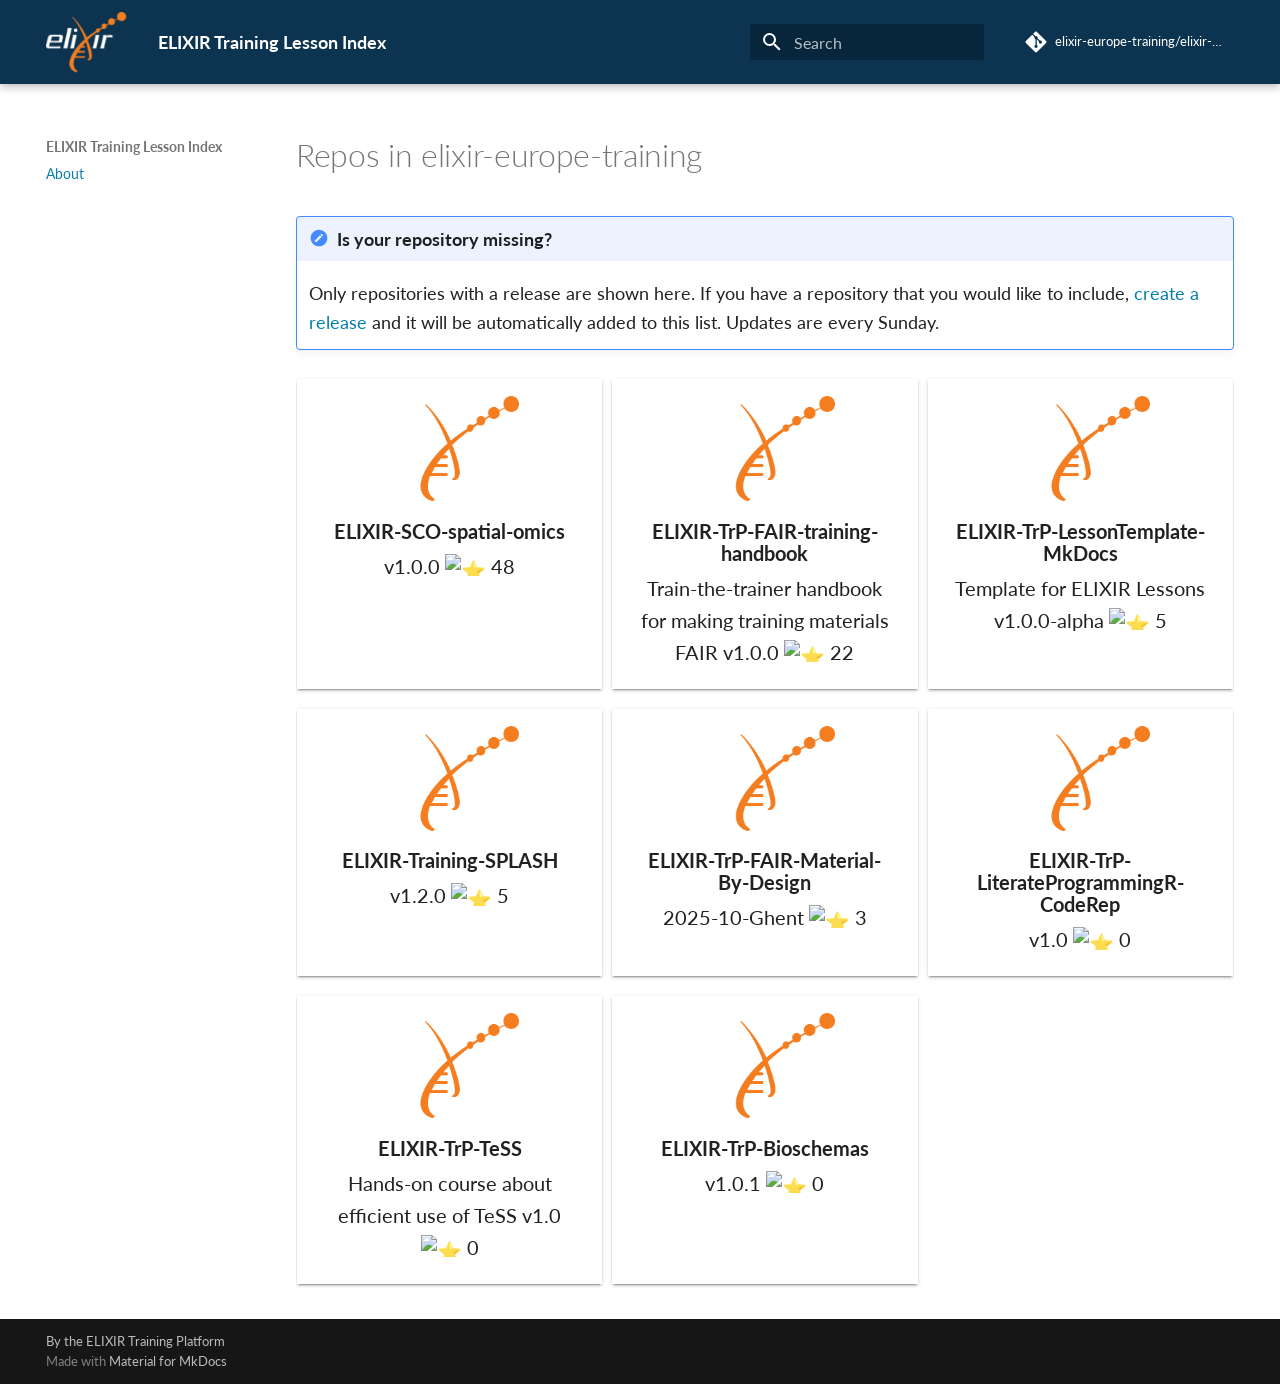
==== commit a6aa352a: "Deployed 8af1bf8 with MkDocs version: 1.6.1" ====
--- a/index.html
+++ b/index.html
@@ -16,7 +16,7 @@
       
       
       <link rel="icon" href="assets/images/elixir_favicon.ico">
-      <meta name="generator" content="mkdocs-1.6.1, mkdocs-material-9.7.0">
+      <meta name="generator" content="mkdocs-1.6.1, mkdocs-material-9.7.6">
     
 <script type="application/ld+json">
   {
@@ -43,7 +43,7 @@
       
     
     
-      <link rel="stylesheet" href="assets/stylesheets/main.618322db.min.css">
+      <link rel="stylesheet" href="assets/stylesheets/main.484c7ddc.min.css">
       
       
 
@@ -296,14 +296,14 @@
 <p>Only repositories with a release are shown here. If you have a repository that you would like to include, <a href="https://docs.github.com/en/repositories/releasing-projects-on-github/managing-releases-in-a-repository">create a release</a> and it will be automatically added to this list. Updates are every Sunday. </p>
 </div>
 <div class="nt-cards nt-grid cols-3 authors">
-<div class="nt-card"><a href="https://elixir-europe-training.github.io/ELIXIR-SCO-spatial-omics/"><div><div class="nt-card-image tags"><img alt="ELIXIR-SCO-spatial-omics" src="assets/images/white-orange-logo.png"></div><div class="nt-card-content"><p class="nt-card-title">ELIXIR-SCO-spatial-omics</p><p class="nt-card-text"> v1.0.0  <img alt="⭐" class="twemoji" src="https://cdn.jsdelivr.net/gh/jdecked/twemoji@15.1.0/assets/svg/2b50.svg" title=":star:"> 45</p></div></div></a></div>
-<div class="nt-card"><a href="https://elixir-europe-training.github.io/ELIXIR-TrP-FAIR-training-handbook/"><div><div class="nt-card-image tags"><img alt="ELIXIR-TrP-FAIR-training-handbook" src="assets/images/white-orange-logo.png"></div><div class="nt-card-content"><p class="nt-card-title">ELIXIR-TrP-FAIR-training-handbook</p><p class="nt-card-text">Train-the-trainer handbook for making training materials FAIR v1.0.0  <img alt="⭐" class="twemoji" src="https://cdn.jsdelivr.net/gh/jdecked/twemoji@15.1.0/assets/svg/2b50.svg" title=":star:"> 22</p></div></div></a></div>
-<div class="nt-card"><a href="https://elixir-europe-training.github.io/ELIXIR-TrP-LessonTemplate-MkDocs/"><div><div class="nt-card-image tags"><img alt="ELIXIR-TrP-LessonTemplate-MkDocs" src="assets/images/white-orange-logo.png"></div><div class="nt-card-content"><p class="nt-card-title">ELIXIR-TrP-LessonTemplate-MkDocs</p><p class="nt-card-text">Template for ELIXIR Lessons v1.0.0-alpha  <img alt="⭐" class="twemoji" src="https://cdn.jsdelivr.net/gh/jdecked/twemoji@15.1.0/assets/svg/2b50.svg" title=":star:"> 5</p></div></div></a></div>
-<div class="nt-card"><a href="https://elixir-europe-training.github.io/ELIXIR-Training-SPLASH/"><div><div class="nt-card-image tags"><img alt="ELIXIR-Training-SPLASH" src="assets/images/white-orange-logo.png"></div><div class="nt-card-content"><p class="nt-card-title">ELIXIR-Training-SPLASH</p><p class="nt-card-text"> v1.1.0  <img alt="⭐" class="twemoji" src="https://cdn.jsdelivr.net/gh/jdecked/twemoji@15.1.0/assets/svg/2b50.svg" title=":star:"> 5</p></div></div></a></div>
-<div class="nt-card"><a href="https://elixir-europe-training.github.io/ELIXIR-TrP-FAIR-Material-By-Design/"><div><div class="nt-card-image tags"><img alt="ELIXIR-TrP-FAIR-Material-By-Design" src="assets/images/white-orange-logo.png"></div><div class="nt-card-content"><p class="nt-card-title">ELIXIR-TrP-FAIR-Material-By-Design</p><p class="nt-card-text"> 2025-10-Ghent  <img alt="⭐" class="twemoji" src="https://cdn.jsdelivr.net/gh/jdecked/twemoji@15.1.0/assets/svg/2b50.svg" title=":star:"> 3</p></div></div></a></div>
-<div class="nt-card"><a href="https://elixir-europe-training.github.io/ELIXIR-TrP-LiterateProgrammingR-CodeRep/"><div><div class="nt-card-image tags"><img alt="ELIXIR-TrP-LiterateProgrammingR-CodeRep" src="assets/images/white-orange-logo.png"></div><div class="nt-card-content"><p class="nt-card-title">ELIXIR-TrP-LiterateProgrammingR-CodeRep</p><p class="nt-card-text"> v1.0  <img alt="⭐" class="twemoji" src="https://cdn.jsdelivr.net/gh/jdecked/twemoji@15.1.0/assets/svg/2b50.svg" title=":star:"> 0</p></div></div></a></div>
-<div class="nt-card"><a href="https://elixir-europe-training.github.io/ELIXIR-TrP-TeSS/"><div><div class="nt-card-image tags"><img alt="ELIXIR-TrP-TeSS" src="assets/images/white-orange-logo.png"></div><div class="nt-card-content"><p class="nt-card-title">ELIXIR-TrP-TeSS</p><p class="nt-card-text">Hands-on course about efficient use of TeSS v1.0  <img alt="⭐" class="twemoji" src="https://cdn.jsdelivr.net/gh/jdecked/twemoji@15.1.0/assets/svg/2b50.svg" title=":star:"> 0</p></div></div></a></div>
-<div class="nt-card"><a href="https://elixir-europe-training.github.io/ELIXIR-TrP-Bioschemas/"><div><div class="nt-card-image tags"><img alt="ELIXIR-TrP-Bioschemas" src="assets/images/white-orange-logo.png"></div><div class="nt-card-content"><p class="nt-card-title">ELIXIR-TrP-Bioschemas</p><p class="nt-card-text"> v1.0.1  <img alt="⭐" class="twemoji" src="https://cdn.jsdelivr.net/gh/jdecked/twemoji@15.1.0/assets/svg/2b50.svg" title=":star:"> 0</p></div></div></a></div>
+<div class="nt-card"><a href="https://elixir-europe-training.github.io/ELIXIR-SCO-spatial-omics/"><div><div class="nt-card-image tags"><img alt="ELIXIR-SCO-spatial-omics" src="assets/images/white-orange-logo.png"></div><div class="nt-card-content"><p class="nt-card-title">ELIXIR-SCO-spatial-omics</p><p class="nt-card-text"> v1.0.0  <img alt="⭐" class="twemoji" src="https://cdn.jsdelivr.net/gh/jdecked/twemoji@16.0.1/assets/svg/2b50.svg" title=":star:"> 48</p></div></div></a></div>
+<div class="nt-card"><a href="https://elixir-europe-training.github.io/ELIXIR-TrP-FAIR-training-handbook/"><div><div class="nt-card-image tags"><img alt="ELIXIR-TrP-FAIR-training-handbook" src="assets/images/white-orange-logo.png"></div><div class="nt-card-content"><p class="nt-card-title">ELIXIR-TrP-FAIR-training-handbook</p><p class="nt-card-text">Train-the-trainer handbook for making training materials FAIR v1.0.0  <img alt="⭐" class="twemoji" src="https://cdn.jsdelivr.net/gh/jdecked/twemoji@16.0.1/assets/svg/2b50.svg" title=":star:"> 22</p></div></div></a></div>
+<div class="nt-card"><a href="https://elixir-europe-training.github.io/ELIXIR-TrP-LessonTemplate-MkDocs/"><div><div class="nt-card-image tags"><img alt="ELIXIR-TrP-LessonTemplate-MkDocs" src="assets/images/white-orange-logo.png"></div><div class="nt-card-content"><p class="nt-card-title">ELIXIR-TrP-LessonTemplate-MkDocs</p><p class="nt-card-text">Template for ELIXIR Lessons v1.0.0-alpha  <img alt="⭐" class="twemoji" src="https://cdn.jsdelivr.net/gh/jdecked/twemoji@16.0.1/assets/svg/2b50.svg" title=":star:"> 5</p></div></div></a></div>
+<div class="nt-card"><a href="https://elixir-europe-training.github.io/ELIXIR-Training-SPLASH/"><div><div class="nt-card-image tags"><img alt="ELIXIR-Training-SPLASH" src="assets/images/white-orange-logo.png"></div><div class="nt-card-content"><p class="nt-card-title">ELIXIR-Training-SPLASH</p><p class="nt-card-text"> v1.2.0  <img alt="⭐" class="twemoji" src="https://cdn.jsdelivr.net/gh/jdecked/twemoji@16.0.1/assets/svg/2b50.svg" title=":star:"> 5</p></div></div></a></div>
+<div class="nt-card"><a href="https://elixir-europe-training.github.io/ELIXIR-TrP-FAIR-Material-By-Design/"><div><div class="nt-card-image tags"><img alt="ELIXIR-TrP-FAIR-Material-By-Design" src="assets/images/white-orange-logo.png"></div><div class="nt-card-content"><p class="nt-card-title">ELIXIR-TrP-FAIR-Material-By-Design</p><p class="nt-card-text"> 2025-10-Ghent  <img alt="⭐" class="twemoji" src="https://cdn.jsdelivr.net/gh/jdecked/twemoji@16.0.1/assets/svg/2b50.svg" title=":star:"> 3</p></div></div></a></div>
+<div class="nt-card"><a href="https://elixir-europe-training.github.io/ELIXIR-TrP-LiterateProgrammingR-CodeRep/"><div><div class="nt-card-image tags"><img alt="ELIXIR-TrP-LiterateProgrammingR-CodeRep" src="assets/images/white-orange-logo.png"></div><div class="nt-card-content"><p class="nt-card-title">ELIXIR-TrP-LiterateProgrammingR-CodeRep</p><p class="nt-card-text"> v1.0  <img alt="⭐" class="twemoji" src="https://cdn.jsdelivr.net/gh/jdecked/twemoji@16.0.1/assets/svg/2b50.svg" title=":star:"> 0</p></div></div></a></div>
+<div class="nt-card"><a href="https://elixir-europe-training.github.io/ELIXIR-TrP-TeSS/"><div><div class="nt-card-image tags"><img alt="ELIXIR-TrP-TeSS" src="assets/images/white-orange-logo.png"></div><div class="nt-card-content"><p class="nt-card-title">ELIXIR-TrP-TeSS</p><p class="nt-card-text">Hands-on course about efficient use of TeSS v1.0  <img alt="⭐" class="twemoji" src="https://cdn.jsdelivr.net/gh/jdecked/twemoji@16.0.1/assets/svg/2b50.svg" title=":star:"> 0</p></div></div></a></div>
+<div class="nt-card"><a href="https://elixir-europe-training.github.io/ELIXIR-TrP-Bioschemas/"><div><div class="nt-card-image tags"><img alt="ELIXIR-TrP-Bioschemas" src="assets/images/white-orange-logo.png"></div><div class="nt-card-content"><p class="nt-card-title">ELIXIR-TrP-Bioschemas</p><p class="nt-card-text"> v1.0.1  <img alt="⭐" class="twemoji" src="https://cdn.jsdelivr.net/gh/jdecked/twemoji@16.0.1/assets/svg/2b50.svg" title=":star:"> 0</p></div></div></a></div>
 </div></div>
 
 
@@ -366,10 +366,10 @@
     
       
       
-      <script id="__config" type="application/json">{"annotate": null, "base": ".", "features": ["navigation.top", "navigation.footer", "toc.integrate"], "search": "assets/javascripts/workers/search.7a47a382.min.js", "tags": null, "translations": {"clipboard.copied": "Copied to clipboard", "clipboard.copy": "Copy to clipboard", "search.result.more.one": "1 more on this page", "search.result.more.other": "# more on this page", "search.result.none": "No matching documents", "search.result.one": "1 matching document", "search.result.other": "# matching documents", "search.result.placeholder": "Type to start searching", "search.result.term.missing": "Missing", "select.version": "Select version"}, "version": null}</script>
-    
-    
-      <script src="assets/javascripts/bundle.e71a0d61.min.js"></script>
+      <script id="__config" type="application/json">{"annotate": null, "base": ".", "features": ["navigation.top", "navigation.footer", "toc.integrate"], "search": "assets/javascripts/workers/search.2c215733.min.js", "tags": null, "translations": {"clipboard.copied": "Copied to clipboard", "clipboard.copy": "Copy to clipboard", "search.result.more.one": "1 more on this page", "search.result.more.other": "# more on this page", "search.result.none": "No matching documents", "search.result.one": "1 matching document", "search.result.other": "# matching documents", "search.result.placeholder": "Type to start searching", "search.result.term.missing": "Missing", "select.version": "Select version"}, "version": null}</script>
+    
+    
+      <script src="assets/javascripts/bundle.79ae519e.min.js"></script>
       
     
   </body>
--- a/assets/stylesheets/main.484c7ddc.min.css
+++ b/assets/stylesheets/main.484c7ddc.min.css
@@ -0,0 +1 @@
+@charset "UTF-8";html{-webkit-text-size-adjust:none;-moz-text-size-adjust:none;text-size-adjust:none;box-sizing:border-box}*,:after,:before{box-sizing:inherit}@media (prefers-reduced-motion){*,:after,:before{transition:none!important}}body{margin:0}a,button,input,label{-webkit-tap-highlight-color:transparent}a{color:inherit;text-decoration:none}hr{border:0;box-sizing:initial;display:block;height:.05rem;overflow:visible;padding:0}small{font-size:80%}sub,sup{line-height:1em}img{border-style:none}table{border-collapse:initial;border-spacing:0}td,th{font-weight:400;vertical-align:top}button{background:#0000;border:0;font-family:inherit;font-size:inherit;margin:0;padding:0}input{border:0;outline:none}:root{--md-primary-fg-color:#4051b5;--md-primary-fg-color--light:#5d6cc0;--md-primary-fg-color--dark:#303fa1;--md-primary-bg-color:#fff;--md-primary-bg-color--light:#ffffffb3;--md-accent-fg-color:#526cfe;--md-accent-fg-color--transparent:#526cfe1a;--md-accent-bg-color:#fff;--md-accent-bg-color--light:#ffffffb3}[data-md-color-scheme=default]{color-scheme:light}[data-md-color-scheme=default] img[src$="#gh-dark-mode-only"],[data-md-color-scheme=default] img[src$="#only-dark"]{display:none}:root,[data-md-color-scheme=default]{--md-hue:225deg;--md-default-fg-color:#000000de;--md-default-fg-color--light:#0000008a;--md-default-fg-color--lighter:#00000052;--md-default-fg-color--lightest:#00000012;--md-default-bg-color:#fff;--md-default-bg-color--light:#ffffffb3;--md-default-bg-color--lighter:#ffffff4d;--md-default-bg-color--lightest:#ffffff1f;--md-code-fg-color:#36464e;--md-code-bg-color:#f5f5f5;--md-code-bg-color--light:#f5f5f5b3;--md-code-bg-color--lighter:#f5f5f54d;--md-code-hl-color:#4287ff;--md-code-hl-color--light:#4287ff1a;--md-code-hl-number-color:#d52a2a;--md-code-hl-special-color:#db1457;--md-code-hl-function-color:#a846b9;--md-code-hl-constant-color:#6e59d9;--md-code-hl-keyword-color:#3f6ec6;--md-code-hl-string-color:#1c7d4d;--md-code-hl-name-color:var(--md-code-fg-color);--md-code-hl-operator-color:var(--md-default-fg-color--light);--md-code-hl-punctuation-color:var(--md-default-fg-color--light);--md-code-hl-comment-color:var(--md-default-fg-color--light);--md-code-hl-generic-color:var(--md-default-fg-color--light);--md-code-hl-variable-color:var(--md-default-fg-color--light);--md-typeset-color:var(--md-default-fg-color);--md-typeset-a-color:var(--md-primary-fg-color);--md-typeset-del-color:#f5503d26;--md-typeset-ins-color:#0bd57026;--md-typeset-kbd-color:#fafafa;--md-typeset-kbd-accent-color:#fff;--md-typeset-kbd-border-color:#b8b8b8;--md-typeset-mark-color:#ffff0080;--md-typeset-table-color:#0000001f;--md-typeset-table-color--light:rgba(0,0,0,.035);--md-admonition-fg-color:var(--md-default-fg-color);--md-admonition-bg-color:var(--md-default-bg-color);--md-warning-fg-color:#000000de;--md-warning-bg-color:#ff9;--md-footer-fg-color:#fff;--md-footer-fg-color--light:#ffffffb3;--md-footer-fg-color--lighter:#ffffff73;--md-footer-bg-color:#000000de;--md-footer-bg-color--dark:#00000052;--md-shadow-z1:0 0.2rem 0.5rem #0000000d,0 0 0.05rem #0000001a;--md-shadow-z2:0 0.2rem 0.5rem #0000001a,0 0 0.05rem #00000040;--md-shadow-z3:0 0.2rem 0.5rem #0003,0 0 0.05rem #00000059}.md-icon svg{fill:currentcolor;display:block;height:1.2rem;width:1.2rem}body{-webkit-font-smoothing:antialiased;-moz-osx-font-smoothing:grayscale;--md-text-font-family:var(--md-text-font,_),-apple-system,BlinkMacSystemFont,Helvetica,Arial,sans-serif;--md-code-font-family:var(--md-code-font,_),SFMono-Regular,Consolas,Menlo,monospace}aside,body,input{font-feature-settings:"kern","liga";color:var(--md-typeset-color);font-family:var(--md-text-font-family)}code,kbd,pre{font-feature-settings:"kern";font-family:var(--md-code-font-family)}:root{--md-typeset-table-sort-icon:url('data:image/svg+xml;charset=utf-8,<svg xmlns="http://www.w3.org/2000/svg" viewBox="0 0 24 24"><path d="m18 21-4-4h3V7h-3l4-4 4 4h-3v10h3M2 19v-2h10v2M2 13v-2h7v2M2 7V5h4v2z"/></svg>');--md-typeset-table-sort-icon--asc:url('data:image/svg+xml;charset=utf-8,<svg xmlns="http://www.w3.org/2000/svg" viewBox="0 0 24 24"><path d="M19 17h3l-4 4-4-4h3V3h2M2 17h10v2H2M6 5v2H2V5m0 6h7v2H2z"/></svg>');--md-typeset-table-sort-icon--desc:url('data:image/svg+xml;charset=utf-8,<svg xmlns="http://www.w3.org/2000/svg" viewBox="0 0 24 24"><path d="M19 7h3l-4-4-4 4h3v14h2M2 17h10v2H2M6 5v2H2V5m0 6h7v2H2z"/></svg>')}.md-typeset{-webkit-print-color-adjust:exact;color-adjust:exact;font-size:.8rem;line-height:1.6;overflow-wrap:break-word}@media print{.md-typeset{font-size:.68rem}}.md-typeset blockquote,.md-typeset dl,.md-typeset figure,.md-typeset ol,.md-typeset pre,.md-typeset ul{margin-bottom:1em;margin-top:1em}.md-typeset h1{color:var(--md-default-fg-color--light);font-size:2em;line-height:1.3;margin:0 0 1.25em}.md-typeset h1,.md-typeset h2{font-weight:300;letter-spacing:-.01em}.md-typeset h2{font-size:1.5625em;line-height:1.4;margin:1.6em 0 .64em}.md-typeset h3{font-size:1.25em;font-weight:400;letter-spacing:-.01em;line-height:1.5;margin:1.6em 0 .8em}.md-typeset h2+h3{margin-top:.8em}.md-typeset h4{font-weight:700;letter-spacing:-.01em;margin:1em 0}.md-typeset h5,.md-typeset h6{color:var(--md-default-fg-color--light);font-size:.8em;font-weight:700;letter-spacing:-.01em;margin:1.25em 0}.md-typeset h5{text-transform:uppercase}.md-typeset h5 code{text-transform:none}.md-typeset hr{border-bottom:.05rem solid var(--md-default-fg-color--lightest);display:flow-root;margin:1.5em 0}.md-typeset a{color:var(--md-typeset-a-color);word-break:break-word}.md-typeset a,.md-typeset a:before{transition:color 125ms}.md-typeset a:focus,.md-typeset a:hover{color:var(--md-accent-fg-color)}.md-typeset a:focus code,.md-typeset a:hover code{background-color:var(--md-accent-fg-color--transparent);color:var(--md-accent-fg-color)}.md-typeset a code{color:var(--md-typeset-a-color)}.md-typeset a.focus-visible{outline-color:var(--md-accent-fg-color);outline-offset:.2rem}.md-typeset code,.md-typeset kbd,.md-typeset pre{color:var(--md-code-fg-color);direction:ltr;font-variant-ligatures:none;transition:background-color 125ms}@media print{.md-typeset code,.md-typeset kbd,.md-typeset pre{white-space:pre-wrap}}.md-typeset code{background-color:var(--md-code-bg-color);border-radius:.1rem;-webkit-box-decoration-break:clone;box-decoration-break:clone;font-size:.85em;padding:0 .2941176471em;transition:color 125ms,background-color 125ms;word-break:break-word}.md-typeset code:not(.focus-visible){-webkit-tap-highlight-color:transparent;outline:none}.md-typeset pre{display:flow-root;line-height:1.4;position:relative}.md-typeset pre>code{-webkit-box-decoration-break:slice;box-decoration-break:slice;box-shadow:none;display:block;margin:0;outline-color:var(--md-accent-fg-color);overflow:auto;padding:.7720588235em 1.1764705882em;scrollbar-color:var(--md-default-fg-color--lighter) #0000;scrollbar-width:thin;touch-action:auto;word-break:normal}.md-typeset pre>code:hover{scrollbar-color:var(--md-accent-fg-color) #0000}.md-typeset pre>code::-webkit-scrollbar{height:.2rem;width:.2rem}.md-typeset pre>code::-webkit-scrollbar-thumb{background-color:var(--md-default-fg-color--lighter)}.md-typeset pre>code::-webkit-scrollbar-thumb:hover{background-color:var(--md-accent-fg-color)}.md-typeset kbd{background-color:var(--md-typeset-kbd-color);border-radius:.1rem;box-shadow:0 .1rem 0 .05rem var(--md-typeset-kbd-border-color),0 .1rem 0 var(--md-typeset-kbd-border-color),0 -.1rem .2rem var(--md-typeset-kbd-accent-color) inset;color:var(--md-default-fg-color);display:inline-block;font-size:.75em;padding:0 .6666666667em;vertical-align:text-top;word-break:break-word}.md-typeset mark{background-color:var(--md-typeset-mark-color);-webkit-box-decoration-break:clone;box-decoration-break:clone;color:inherit;word-break:break-word}.md-typeset abbr{cursor:help;text-decoration:none}.md-typeset [data-preview],.md-typeset abbr{border-bottom:.05rem dotted var(--md-default-fg-color--light)}.md-typeset small{opacity:.75}[dir=ltr] .md-typeset sub,[dir=ltr] .md-typeset sup{margin-left:.078125em}[dir=rtl] .md-typeset sub,[dir=rtl] .md-typeset sup{margin-right:.078125em}[dir=ltr] .md-typeset blockquote{padding-left:.6rem}[dir=rtl] .md-typeset blockquote{padding-right:.6rem}[dir=ltr] .md-typeset blockquote{border-left:.2rem solid var(--md-default-fg-color--lighter)}[dir=rtl] .md-typeset blockquote{border-right:.2rem solid var(--md-default-fg-color--lighter)}.md-typeset blockquote{color:var(--md-default-fg-color--light);margin-left:0;margin-right:0}.md-typeset ul{list-style-type:disc}.md-typeset ul[type]{list-style-type:revert-layer}[dir=ltr] .md-typeset ol,[dir=ltr] .md-typeset ul{margin-left:.625em}[dir=rtl] .md-typeset ol,[dir=rtl] .md-typeset ul{margin-right:.625em}.md-typeset ol,.md-typeset ul{padding:0}.md-typeset ol:not([hidden]),.md-typeset ul:not([hidden]){display:flow-root}.md-typeset ol ol,.md-typeset ul ol{list-style-type:lower-alpha}.md-typeset ol ol ol,.md-typeset ul ol ol{list-style-type:lower-roman}.md-typeset ol ol ol ol,.md-typeset ul ol ol ol{list-style-type:upper-alpha}.md-typeset ol ol ol ol ol,.md-typeset ul ol ol ol ol{list-style-type:upper-roman}.md-typeset ol[type],.md-typeset ul[type]{list-style-type:revert-layer}[dir=ltr] .md-typeset ol li,[dir=ltr] .md-typeset ul li{margin-left:1.25em}[dir=rtl] .md-typeset ol li,[dir=rtl] .md-typeset ul li{margin-right:1.25em}.md-typeset ol li,.md-typeset ul li{margin-bottom:.5em}.md-typeset ol li blockquote,.md-typeset ol li p,.md-typeset ul li blockquote,.md-typeset ul li p{margin:.5em 0}.md-typeset ol li:last-child,.md-typeset ul li:last-child{margin-bottom:0}[dir=ltr] .md-typeset ol li ol,[dir=ltr] .md-typeset ol li ul,[dir=ltr] .md-typeset ul li ol,[dir=ltr] .md-typeset ul li ul{margin-left:.625em}[dir=rtl] .md-typeset ol li ol,[dir=rtl] .md-typeset ol li ul,[dir=rtl] .md-typeset ul li ol,[dir=rtl] .md-typeset ul li ul{margin-right:.625em}.md-typeset ol li ol,.md-typeset ol li ul,.md-typeset ul li ol,.md-typeset ul li ul{margin-bottom:.5em;margin-top:.5em}[dir=ltr] .md-typeset dd{margin-left:1.875em}[dir=rtl] .md-typeset dd{margin-right:1.875em}.md-typeset dd{margin-bottom:1.5em;margin-top:1em}.md-typeset img,.md-typeset svg,.md-typeset video{height:auto;max-width:100%}.md-typeset img[align=left]{margin:1em 1em 1em 0}.md-typeset img[align=right]{margin:1em 0 1em 1em}.md-typeset img[align]:only-child{margin-top:0}.md-typeset figure{display:flow-root;margin:1em auto;max-width:100%;text-align:center;width:fit-content}.md-typeset figure img{display:block;margin:0 auto}.md-typeset figcaption{font-style:italic;margin:1em auto;max-width:24rem}.md-typeset iframe{max-width:100%}.md-typeset table:not([class]){background-color:var(--md-default-bg-color);border:.05rem solid var(--md-typeset-table-color);border-radius:.1rem;display:inline-block;font-size:.64rem;max-width:100%;overflow:auto;touch-action:auto}@media print{.md-typeset table:not([class]){display:table}}.md-typeset table:not([class])+*{margin-top:1.5em}.md-typeset table:not([class]) td>:first-child,.md-typeset table:not([class]) th>:first-child{margin-top:0}.md-typeset table:not([class]) td>:last-child,.md-typeset table:not([class]) th>:last-child{margin-bottom:0}.md-typeset table:not([class]) td:not([align]),.md-typeset table:not([class]) th:not([align]){text-align:left}[dir=rtl] .md-typeset table:not([class]) td:not([align]),[dir=rtl] .md-typeset table:not([class]) th:not([align]){text-align:right}.md-typeset table:not([class]) th{font-weight:700;min-width:5rem;padding:.9375em 1.25em;vertical-align:top}.md-typeset table:not([class]) td{border-top:.05rem solid var(--md-typeset-table-color);padding:.9375em 1.25em;vertical-align:top}.md-typeset table:not([class]) tbody tr{transition:background-color 125ms}.md-typeset table:not([class]) tbody tr:hover{background-color:var(--md-typeset-table-color--light);box-shadow:0 .05rem 0 var(--md-default-bg-color) inset}.md-typeset table:not([class]) a{word-break:normal}.md-typeset table th[role=columnheader]{cursor:pointer}[dir=ltr] .md-typeset table th[role=columnheader]:after{margin-left:.5em}[dir=rtl] .md-typeset table th[role=columnheader]:after{margin-right:.5em}.md-typeset table th[role=columnheader]:after{content:"";display:inline-block;height:1.2em;-webkit-mask-image:var(--md-typeset-table-sort-icon);mask-image:var(--md-typeset-table-sort-icon);-webkit-mask-repeat:no-repeat;mask-repeat:no-repeat;-webkit-mask-size:contain;mask-size:contain;transition:background-color 125ms;vertical-align:text-bottom;width:1.2em}.md-typeset table th[role=columnheader]:hover:after{background-color:var(--md-default-fg-color--lighter)}.md-typeset table th[role=columnheader][aria-sort=ascending]:after{background-color:var(--md-default-fg-color--light);-webkit-mask-image:var(--md-typeset-table-sort-icon--asc);mask-image:var(--md-typeset-table-sort-icon--asc)}.md-typeset table th[role=columnheader][aria-sort=descending]:after{background-color:var(--md-default-fg-color--light);-webkit-mask-image:var(--md-typeset-table-sort-icon--desc);mask-image:var(--md-typeset-table-sort-icon--desc)}.md-typeset__scrollwrap{margin:1em -.8rem;overflow-x:auto;touch-action:auto}.md-typeset__table{display:inline-block;margin-bottom:.5em;padding:0 .8rem}@media print{.md-typeset__table{display:block}}html .md-typeset__table table{display:table;margin:0;overflow:hidden;width:100%}@media screen and (max-width:44.984375em){.md-content__inner>pre{margin:1em -.8rem}.md-content__inner>pre code{border-radius:0}}.md-typeset .md-author{border-radius:100%;display:block;flex-shrink:0;height:1.6rem;overflow:hidden;position:relative;transition:color 125ms,transform 125ms;width:1.6rem}.md-typeset .md-author img{display:block}.md-typeset .md-author--more{background:var(--md-default-fg-color--lightest);color:var(--md-default-fg-color--lighter);font-size:.6rem;font-weight:700;line-height:1.6rem;text-align:center}.md-typeset .md-author--long{height:2.4rem;width:2.4rem}.md-typeset a.md-author{transform:scale(1)}.md-typeset a.md-author img{border-radius:100%;filter:grayscale(100%) opacity(75%);transition:filter 125ms}.md-typeset a.md-author:focus,.md-typeset a.md-author:hover{transform:scale(1.1);z-index:1}.md-typeset a.md-author:focus img,.md-typeset a.md-author:hover img{filter:grayscale(0)}.md-banner{background-color:var(--md-footer-bg-color);color:var(--md-footer-fg-color);overflow:auto}@media print{.md-banner{display:none}}.md-banner--warning{background-color:var(--md-warning-bg-color);color:var(--md-warning-fg-color)}.md-banner__inner{font-size:.7rem;margin:.6rem auto;padding:0 .8rem}[dir=ltr] .md-banner__button{float:right}[dir=rtl] .md-banner__button{float:left}.md-banner__button{color:inherit;cursor:pointer;transition:opacity .25s}.no-js .md-banner__button{display:none}.md-banner__button:hover{opacity:.7}html{font-size:125%;height:100%;overflow-x:hidden}@media screen and (min-width:100em){html{font-size:137.5%}}@media screen and (min-width:125em){html{font-size:150%}}body{background-color:var(--md-default-bg-color);display:flex;flex-direction:column;font-size:.5rem;min-height:100%;position:relative;width:100%}@media print{body{display:block}}@media screen and (max-width:59.984375em){body[data-md-scrolllock]{position:fixed}}.md-grid{margin-left:auto;margin-right:auto;max-width:61rem}.md-container{display:flex;flex-direction:column;flex-grow:1}@media print{.md-container{display:block}}.md-main{flex-grow:1}.md-main__inner{display:flex;height:100%;margin-top:1.5rem}.md-ellipsis{overflow:hidden;text-overflow:ellipsis}.md-toggle{display:none}.md-option{height:0;opacity:0;position:absolute;width:0}.md-option:checked+label:not([hidden]){display:block}.md-option.focus-visible+label{outline-color:var(--md-accent-fg-color);outline-style:auto}.md-skip{background-color:var(--md-default-fg-color);border-radius:.1rem;color:var(--md-default-bg-color);font-size:.64rem;margin:.5rem;opacity:0;outline-color:var(--md-accent-fg-color);padding:.3rem .5rem;position:fixed;transform:translateY(.4rem);z-index:-1}.md-skip:focus{opacity:1;transform:translateY(0);transition:transform .25s cubic-bezier(.4,0,.2,1),opacity 175ms 75ms;z-index:10}@page{margin:25mm}:root{--md-clipboard-icon:url('data:image/svg+xml;charset=utf-8,<svg xmlns="http://www.w3.org/2000/svg" viewBox="0 0 24 24"><path d="M19 21H8V7h11m0-2H8a2 2 0 0 0-2 2v14a2 2 0 0 0 2 2h11a2 2 0 0 0 2-2V7a2 2 0 0 0-2-2m-3-4H4a2 2 0 0 0-2 2v14h2V3h12z"/></svg>')}.md-clipboard{border-radius:.1rem;color:var(--md-default-fg-color--lightest);cursor:pointer;height:1.5em;outline-color:var(--md-accent-fg-color);outline-offset:.1rem;transition:color .25s;width:1.5em;z-index:1}@media print{.md-clipboard{display:none}}.md-clipboard:not(.focus-visible){-webkit-tap-highlight-color:transparent;outline:none}:hover>.md-clipboard{color:var(--md-default-fg-color--light)}.md-clipboard:focus,.md-clipboard:hover{color:var(--md-accent-fg-color)}.md-clipboard:after{background-color:currentcolor;content:"";display:block;height:1.125em;margin:0 auto;-webkit-mask-image:var(--md-clipboard-icon);mask-image:var(--md-clipboard-icon);-webkit-mask-position:center;mask-position:center;-webkit-mask-repeat:no-repeat;mask-repeat:no-repeat;-webkit-mask-size:contain;mask-size:contain;width:1.125em}.md-clipboard--inline{cursor:pointer}.md-clipboard--inline code{transition:color .25s,background-color .25s}.md-clipboard--inline:focus code,.md-clipboard--inline:hover code{background-color:var(--md-accent-fg-color--transparent);color:var(--md-accent-fg-color)}:root{--md-code-select-icon:url('data:image/svg+xml;charset=utf-8,<svg xmlns="http://www.w3.org/2000/svg" viewBox="0 0 24 24"><path d="M19 19h-4v2h4c1.1 0 2-.9 2-2v-4h-2m0-12h-4v2h4v4h2V5c0-1.1-.9-2-2-2M5 5h4V3H5c-1.1 0-2 .9-2 2v4h2m0 6H3v4c0 1.1.9 2 2 2h4v-2H5zm2-4h2v2H7zm4 0h2v2h-2zm4 0h2v2h-2zM7 7h2v2H7zm4 0h2v2h-2zm4 0h2v2h-2zm-8 8h2v2H7zm4 0h2v2h-2zm4 0h2v2h-2z"/></svg>');--md-code-copy-icon:url('data:image/svg+xml;charset=utf-8,<svg xmlns="http://www.w3.org/2000/svg" viewBox="0 0 24 24"><path d="M19 21H8V7h11m0-2H8a2 2 0 0 0-2 2v14a2 2 0 0 0 2 2h11a2 2 0 0 0 2-2V7a2 2 0 0 0-2-2m-3-4H4a2 2 0 0 0-2 2v14h2V3h12z"/></svg>')}.md-typeset .md-code__content{display:grid}.md-code__nav{background-color:var(--md-code-bg-color--lighter);border-radius:.1rem;display:flex;gap:.2rem;padding:.2rem;position:absolute;right:.25em;top:.25em;transition:background-color .25s;z-index:1}:hover>.md-code__nav{background-color:var(--md-code-bg-color--light)}.md-code__button{color:var(--md-default-fg-color--lightest);cursor:pointer;display:block;height:1.5em;outline-color:var(--md-accent-fg-color);outline-offset:.1rem;transition:color .25s;width:1.5em}:hover>*>.md-code__button{color:var(--md-default-fg-color--light)}.md-code__button.focus-visible,.md-code__button:hover{color:var(--md-accent-fg-color)}.md-code__button--active{color:var(--md-default-fg-color)!important}.md-code__button:after{background-color:currentcolor;content:"";display:block;height:1.125em;margin:0 auto;-webkit-mask-position:center;mask-position:center;-webkit-mask-repeat:no-repeat;mask-repeat:no-repeat;-webkit-mask-size:contain;mask-size:contain;width:1.125em}.md-code__button[data-md-type=select]:after{-webkit-mask-image:var(--md-code-select-icon);mask-image:var(--md-code-select-icon)}.md-code__button[data-md-type=copy]:after{-webkit-mask-image:var(--md-code-copy-icon);mask-image:var(--md-code-copy-icon)}@keyframes consent{0%{opacity:0;transform:translateY(100%)}to{opacity:1;transform:translateY(0)}}@keyframes overlay{0%{opacity:0}to{opacity:1}}.md-consent__overlay{animation:overlay .25s both;-webkit-backdrop-filter:blur(.1rem);backdrop-filter:blur(.1rem);background-color:#0000008a;height:100%;opacity:1;position:fixed;top:0;width:100%;z-index:5}.md-consent__inner{animation:consent .5s cubic-bezier(.1,.7,.1,1) both;background-color:var(--md-default-bg-color);border:0;border-radius:.1rem;bottom:0;box-shadow:0 0 .2rem #0000001a,0 .2rem .4rem #0003;max-height:100%;overflow:auto;padding:0;position:fixed;width:100%;z-index:5}.md-consent__form{padding:.8rem}.md-consent__settings{display:none;margin:1em 0}input:checked+.md-consent__settings{display:block}.md-consent__controls{margin-bottom:.8rem}.md-typeset .md-consent__controls .md-button{display:inline}@media screen and (max-width:44.984375em){.md-typeset .md-consent__controls .md-button{display:block;margin-top:.4rem;text-align:center;width:100%}}.md-consent label{cursor:pointer}.md-content{flex-grow:1;min-width:0}.md-content__inner{margin:0 .8rem 1.2rem;padding-top:.6rem}@media screen and (min-width:76.25em){[dir=ltr] .md-sidebar--primary:not([hidden])~.md-content>.md-content__inner{margin-left:1.2rem}[dir=ltr] .md-sidebar--secondary:not([hidden])~.md-content>.md-content__inner,[dir=rtl] .md-sidebar--primary:not([hidden])~.md-content>.md-content__inner{margin-right:1.2rem}[dir=rtl] .md-sidebar--secondary:not([hidden])~.md-content>.md-content__inner{margin-left:1.2rem}}.md-content__inner:before{content:"";display:block;height:.4rem}.md-content__inner>:last-child{margin-bottom:0}[dir=ltr] .md-content__button{float:right}[dir=rtl] .md-content__button{float:left}[dir=ltr] .md-content__button{margin-left:.4rem}[dir=rtl] .md-content__button{margin-right:.4rem}.md-content__button{margin:.4rem 0;padding:0}@media print{.md-content__button{display:none}}.md-typeset .md-content__button{color:var(--md-default-fg-color--lighter)}.md-content__button svg{display:inline;vertical-align:top}[dir=rtl] .md-content__button svg{transform:scaleX(-1)}[dir=ltr] .md-dialog{right:.8rem}[dir=rtl] .md-dialog{left:.8rem}.md-dialog{background-color:var(--md-default-fg-color);border-radius:.1rem;bottom:.8rem;box-shadow:var(--md-shadow-z3);min-width:11.1rem;opacity:0;padding:.4rem .6rem;pointer-events:none;position:fixed;transform:translateY(100%);transition:transform 0ms .4s,opacity .4s;z-index:4}@media print{.md-dialog{display:none}}.md-dialog--active{opacity:1;pointer-events:auto;transform:translateY(0);transition:transform .4s cubic-bezier(.075,.85,.175,1),opacity .4s}.md-dialog__inner{color:var(--md-default-bg-color);font-size:.7rem}.md-feedback{margin:2em 0 1em;text-align:center}.md-feedback fieldset{border:none;margin:0;padding:0}.md-feedback__title{font-weight:700;margin:1em auto}.md-feedback__inner{position:relative}.md-feedback__list{display:flex;flex-wrap:wrap;place-content:baseline center;position:relative}.md-feedback__list:hover .md-icon:not(:disabled){color:var(--md-default-fg-color--lighter)}:disabled .md-feedback__list{min-height:1.8rem}.md-feedback__icon{color:var(--md-default-fg-color--light);cursor:pointer;flex-shrink:0;margin:0 .1rem;transition:color 125ms}.md-feedback__icon:not(:disabled).md-icon:hover{color:var(--md-accent-fg-color)}.md-feedback__icon:disabled{color:var(--md-default-fg-color--lightest);pointer-events:none}.md-feedback__note{opacity:0;position:relative;transform:translateY(.4rem);transition:transform .4s cubic-bezier(.1,.7,.1,1),opacity .15s}.md-feedback__note>*{margin:0 auto;max-width:16rem}:disabled .md-feedback__note{opacity:1;transform:translateY(0)}@media print{.md-feedback{display:none}}.md-footer{background-color:var(--md-footer-bg-color);color:var(--md-footer-fg-color)}@media print{.md-footer{display:none}}.md-footer__inner{justify-content:space-between;overflow:auto;padding:.2rem}.md-footer__inner:not([hidden]){display:flex}.md-footer__link{align-items:end;display:flex;flex-grow:0.01;margin-bottom:.4rem;margin-top:1rem;max-width:100%;outline-color:var(--md-accent-fg-color);overflow:hidden;transition:opacity .25s}.md-footer__link:focus,.md-footer__link:hover{opacity:.7}[dir=rtl] .md-footer__link svg{transform:scaleX(-1)}@media screen and (max-width:44.984375em){.md-footer__link--prev{flex-shrink:0}.md-footer__link--prev .md-footer__title{display:none}}[dir=ltr] .md-footer__link--next{margin-left:auto}[dir=rtl] .md-footer__link--next{margin-right:auto}.md-footer__link--next{text-align:right}[dir=rtl] .md-footer__link--next{text-align:left}.md-footer__title{flex-grow:1;font-size:.9rem;margin-bottom:.7rem;max-width:calc(100% - 2.4rem);padding:0 1rem;white-space:nowrap}.md-footer__button{margin:.2rem;padding:.4rem}.md-footer__direction{font-size:.64rem;opacity:.7}.md-footer-meta{background-color:var(--md-footer-bg-color--dark)}.md-footer-meta__inner{display:flex;flex-wrap:wrap;justify-content:space-between;padding:.2rem}html .md-footer-meta.md-typeset a{color:var(--md-footer-fg-color--light)}html .md-footer-meta.md-typeset a:focus,html .md-footer-meta.md-typeset a:hover{color:var(--md-footer-fg-color)}.md-copyright{color:var(--md-footer-fg-color--lighter);font-size:.64rem;margin:auto .6rem;padding:.4rem 0;width:100%}@media screen and (min-width:45em){.md-copyright{width:auto}}.md-copyright__highlight{color:var(--md-footer-fg-color--light)}.md-social{display:inline-flex;gap:.2rem;margin:0 .4rem;padding:.2rem 0 .6rem}@media screen and (min-width:45em){.md-social{padding:.6rem 0}}.md-social__link{display:inline-block;height:1.6rem;text-align:center;width:1.6rem}.md-social__link:before{line-height:1.9}.md-social__link svg{fill:currentcolor;max-height:.8rem;vertical-align:-25%}.md-typeset .md-button{border:.1rem solid;border-radius:.1rem;color:var(--md-primary-fg-color);cursor:pointer;display:inline-block;font-weight:700;padding:.625em 2em;transition:color 125ms,background-color 125ms,border-color 125ms}.md-typeset .md-button--primary{background-color:var(--md-primary-fg-color);border-color:var(--md-primary-fg-color);color:var(--md-primary-bg-color)}.md-typeset .md-button:focus,.md-typeset .md-button:hover{background-color:var(--md-accent-fg-color);border-color:var(--md-accent-fg-color);color:var(--md-accent-bg-color)}[dir=ltr] .md-typeset .md-input{border-top-left-radius:.1rem}[dir=ltr] .md-typeset .md-input,[dir=rtl] .md-typeset .md-input{border-top-right-radius:.1rem}[dir=rtl] .md-typeset .md-input{border-top-left-radius:.1rem}.md-typeset .md-input{border-bottom:.1rem solid var(--md-default-fg-color--lighter);box-shadow:var(--md-shadow-z1);font-size:.8rem;height:1.8rem;padding:0 .6rem;transition:border .25s,box-shadow .25s}.md-typeset .md-input:focus,.md-typeset .md-input:hover{border-bottom-color:var(--md-accent-fg-color);box-shadow:var(--md-shadow-z2)}.md-typeset .md-input--stretch{width:100%}.md-header{background-color:var(--md-primary-fg-color);box-shadow:0 0 .2rem #0000,0 .2rem .4rem #0000;color:var(--md-primary-bg-color);display:block;left:0;position:sticky;right:0;top:0;z-index:4}@media print{.md-header{display:none}}.md-header[hidden]{transform:translateY(-100%);transition:transform .25s cubic-bezier(.8,0,.6,1),box-shadow .25s}.md-header--shadow{box-shadow:0 0 .2rem #0000001a,0 .2rem .4rem #0003;transition:transform .25s cubic-bezier(.1,.7,.1,1),box-shadow .25s}.md-header__inner{align-items:center;display:flex;padding:0 .2rem}.md-header__button{color:currentcolor;cursor:pointer;margin:.2rem;outline-color:var(--md-accent-fg-color);padding:.4rem;position:relative;transition:opacity .25s;vertical-align:middle;z-index:1}.md-header__button:hover{opacity:.7}.md-header__button:not([hidden]){display:inline-block}.md-header__button:not(.focus-visible){-webkit-tap-highlight-color:transparent;outline:none}.md-header__button.md-logo{margin:.2rem;padding:.4rem}@media screen and (max-width:76.234375em){.md-header__button.md-logo{display:none}}.md-header__button.md-logo img,.md-header__button.md-logo svg{fill:currentcolor;display:block;height:1.2rem;width:auto}@media screen and (min-width:60em){.md-header__button[for=__search]{display:none}}.no-js .md-header__button[for=__search]{display:none}[dir=rtl] .md-header__button[for=__search] svg{transform:scaleX(-1)}@media screen and (min-width:76.25em){.md-header__button[for=__drawer]{display:none}}.md-header__topic{display:flex;max-width:100%;position:absolute;transition:transform .4s cubic-bezier(.1,.7,.1,1),opacity .15s;white-space:nowrap}.md-header__topic+.md-header__topic{opacity:0;pointer-events:none;transform:translateX(1.25rem);transition:transform .4s cubic-bezier(1,.7,.1,.1),opacity .15s;z-index:-1}[dir=rtl] .md-header__topic+.md-header__topic{transform:translateX(-1.25rem)}.md-header__topic:first-child{font-weight:700}[dir=ltr] .md-header__title{margin-left:1rem;margin-right:.4rem}[dir=rtl] .md-header__title{margin-left:.4rem;margin-right:1rem}.md-header__title{flex-grow:1;font-size:.9rem;height:2.4rem;line-height:2.4rem}.md-header__title--active .md-header__topic{opacity:0;pointer-events:none;transform:translateX(-1.25rem);transition:transform .4s cubic-bezier(1,.7,.1,.1),opacity .15s;z-index:-1}[dir=rtl] .md-header__title--active .md-header__topic{transform:translateX(1.25rem)}.md-header__title--active .md-header__topic+.md-header__topic{opacity:1;pointer-events:auto;transform:translateX(0);transition:transform .4s cubic-bezier(.1,.7,.1,1),opacity .15s;z-index:0}.md-header__title>.md-header__ellipsis{height:100%;position:relative;width:100%}.md-header__option{display:flex;flex-shrink:0;max-width:100%;transition:max-width 0ms .25s,opacity .25s .25s;white-space:nowrap}[data-md-toggle=search]:checked~.md-header .md-header__option{max-width:0;opacity:0;transition:max-width 0ms,opacity 0ms}.md-header__option>input{bottom:0}.md-header__source{display:none}@media screen and (min-width:60em){[dir=ltr] .md-header__source{margin-left:1rem}[dir=rtl] .md-header__source{margin-right:1rem}.md-header__source{display:block;max-width:11.7rem;width:11.7rem}}@media screen and (min-width:76.25em){[dir=ltr] .md-header__source{margin-left:1.4rem}[dir=rtl] .md-header__source{margin-right:1.4rem}}.md-meta{color:var(--md-default-fg-color--light);font-size:.7rem;line-height:1.3}.md-meta__list{display:inline-flex;flex-wrap:wrap;list-style:none;margin:0;padding:0}.md-meta__item:not(:last-child):after{content:"·";margin-left:.2rem;margin-right:.2rem}.md-meta__link{color:var(--md-typeset-a-color)}.md-meta__link:focus,.md-meta__link:hover{color:var(--md-accent-fg-color)}.md-draft{background-color:#ff1744;border-radius:.125em;color:#fff;display:inline-block;font-weight:700;padding-left:.5714285714em;padding-right:.5714285714em}:root{--md-nav-icon--prev:url('data:image/svg+xml;charset=utf-8,<svg xmlns="http://www.w3.org/2000/svg" viewBox="0 0 24 24"><path d="M20 11v2H8l5.5 5.5-1.42 1.42L4.16 12l7.92-7.92L13.5 5.5 8 11z"/></svg>');--md-nav-icon--next:url('data:image/svg+xml;charset=utf-8,<svg xmlns="http://www.w3.org/2000/svg" viewBox="0 0 24 24"><path d="M8.59 16.58 13.17 12 8.59 7.41 10 6l6 6-6 6z"/></svg>');--md-toc-icon:url('data:image/svg+xml;charset=utf-8,<svg xmlns="http://www.w3.org/2000/svg" viewBox="0 0 24 24"><path d="M3 9h14V7H3zm0 4h14v-2H3zm0 4h14v-2H3zm16 0h2v-2h-2zm0-10v2h2V7zm0 6h2v-2h-2z"/></svg>')}.md-nav{font-size:.7rem;line-height:1.3}.md-nav__title{color:var(--md-default-fg-color--light);display:block;font-weight:700;overflow:hidden;padding:0 .6rem;text-overflow:ellipsis}.md-nav__title .md-nav__button{display:none}.md-nav__title .md-nav__button img{height:100%;width:auto}.md-nav__title .md-nav__button.md-logo img,.md-nav__title .md-nav__button.md-logo svg{fill:currentcolor;display:block;height:2.4rem;max-width:100%;object-fit:contain;width:auto}.md-nav__list{list-style:none;margin:0;padding:0}.md-nav__link{align-items:flex-start;display:flex;gap:.4rem;margin-top:.625em;scroll-snap-align:start;transition:color 125ms}.md-nav__link--passed,.md-nav__link--passed code{color:var(--md-default-fg-color--light)}.md-nav__item .md-nav__link--active,.md-nav__item .md-nav__link--active code{color:var(--md-typeset-a-color)}.md-nav__link .md-ellipsis{position:relative}.md-nav__link .md-ellipsis code{word-break:normal}[dir=ltr] .md-nav__link .md-icon:last-child{margin-left:auto}[dir=rtl] .md-nav__link .md-icon:last-child{margin-right:auto}.md-nav__link .md-typeset{font-size:.7rem;line-height:1.3}.md-nav__link svg{fill:currentcolor;flex-shrink:0;height:1.3em;position:relative}.md-nav__link[for]:focus,.md-nav__link[for]:hover,.md-nav__link[href]:focus,.md-nav__link[href]:hover{color:var(--md-accent-fg-color);cursor:pointer}.md-nav__link[for]:focus code,.md-nav__link[for]:hover code,.md-nav__link[href]:focus code,.md-nav__link[href]:hover code{background-color:var(--md-accent-fg-color--transparent);color:var(--md-accent-fg-color)}.md-nav__link.focus-visible{outline-color:var(--md-accent-fg-color);outline-offset:.2rem}.md-nav--primary .md-nav__link[for=__toc]{display:none}.md-nav--primary .md-nav__link[for=__toc] .md-icon:after{background-color:currentcolor;display:block;height:100%;-webkit-mask-image:var(--md-toc-icon);mask-image:var(--md-toc-icon);width:100%}.md-nav--primary .md-nav__link[for=__toc]~.md-nav{display:none}.md-nav__container>.md-nav__link{margin-top:0}.md-nav__container>.md-nav__link:first-child{flex-grow:1;min-width:0}.md-nav__icon{flex-shrink:0}.md-nav__source{display:none}@media screen and (max-width:76.234375em){.md-nav--primary,.md-nav--primary .md-nav{background-color:var(--md-default-bg-color);display:flex;flex-direction:column;height:100%;left:0;position:absolute;right:0;top:0;z-index:1}.md-nav--primary .md-nav__item,.md-nav--primary .md-nav__title{font-size:.8rem;line-height:1.5}.md-nav--primary .md-nav__title{background-color:var(--md-default-fg-color--lightest);color:var(--md-default-fg-color--light);cursor:pointer;height:5.6rem;line-height:2.4rem;padding:3rem .8rem .2rem;position:relative;white-space:nowrap}[dir=ltr] .md-nav--primary .md-nav__title .md-nav__icon{left:.4rem}[dir=rtl] .md-nav--primary .md-nav__title .md-nav__icon{right:.4rem}.md-nav--primary .md-nav__title .md-nav__icon{display:block;height:1.2rem;margin:.2rem;position:absolute;top:.4rem;width:1.2rem}.md-nav--primary .md-nav__title .md-nav__icon:after{background-color:currentcolor;content:"";display:block;height:100%;-webkit-mask-image:var(--md-nav-icon--prev);mask-image:var(--md-nav-icon--prev);-webkit-mask-position:center;mask-position:center;-webkit-mask-repeat:no-repeat;mask-repeat:no-repeat;-webkit-mask-size:contain;mask-size:contain;width:100%}.md-nav--primary .md-nav__title~.md-nav__list{background-color:var(--md-default-bg-color);box-shadow:0 .05rem 0 var(--md-default-fg-color--lightest) inset;overflow-y:auto;scroll-snap-type:y mandatory;touch-action:pan-y}.md-nav--primary .md-nav__title~.md-nav__list>:first-child{border-top:0}.md-nav--primary .md-nav__title[for=__drawer]{background-color:var(--md-primary-fg-color);color:var(--md-primary-bg-color);font-weight:700}.md-nav--primary .md-nav__title .md-logo{display:block;left:.2rem;margin:.2rem;padding:.4rem;position:absolute;right:.2rem;top:.2rem}.md-nav--primary .md-nav__list{flex:1}.md-nav--primary .md-nav__item{border-top:.05rem solid var(--md-default-fg-color--lightest)}.md-nav--primary .md-nav__item--active>.md-nav__link{color:var(--md-typeset-a-color)}.md-nav--primary .md-nav__item--active>.md-nav__link:focus,.md-nav--primary .md-nav__item--active>.md-nav__link:hover{color:var(--md-accent-fg-color)}.md-nav--primary .md-nav__link{margin-top:0;padding:.6rem .8rem}.md-nav--primary .md-nav__link svg{margin-top:.1em}.md-nav--primary .md-nav__link>.md-nav__link{padding:0}[dir=ltr] .md-nav--primary .md-nav__link .md-nav__icon{margin-right:-.2rem}[dir=rtl] .md-nav--primary .md-nav__link .md-nav__icon{margin-left:-.2rem}.md-nav--primary .md-nav__link .md-nav__icon{font-size:1.2rem;height:1.2rem;width:1.2rem}.md-nav--primary .md-nav__link .md-nav__icon:after{background-color:currentcolor;content:"";display:block;height:100%;-webkit-mask-image:var(--md-nav-icon--next);mask-image:var(--md-nav-icon--next);-webkit-mask-position:center;mask-position:center;-webkit-mask-repeat:no-repeat;mask-repeat:no-repeat;-webkit-mask-size:contain;mask-size:contain;width:100%}[dir=rtl] .md-nav--primary .md-nav__icon:after{transform:scale(-1)}.md-nav--primary .md-nav--secondary .md-nav{background-color:initial;position:static}[dir=ltr] .md-nav--primary .md-nav--secondary .md-nav .md-nav__link{padding-left:1.4rem}[dir=rtl] .md-nav--primary .md-nav--secondary .md-nav .md-nav__link{padding-right:1.4rem}[dir=ltr] .md-nav--primary .md-nav--secondary .md-nav .md-nav .md-nav__link{padding-left:2rem}[dir=rtl] .md-nav--primary .md-nav--secondary .md-nav .md-nav .md-nav__link{padding-right:2rem}[dir=ltr] .md-nav--primary .md-nav--secondary .md-nav .md-nav .md-nav .md-nav__link{padding-left:2.6rem}[dir=rtl] .md-nav--primary .md-nav--secondary .md-nav .md-nav .md-nav .md-nav__link{padding-right:2.6rem}[dir=ltr] .md-nav--primary .md-nav--secondary .md-nav .md-nav .md-nav .md-nav .md-nav__link{padding-left:3.2rem}[dir=rtl] .md-nav--primary .md-nav--secondary .md-nav .md-nav .md-nav .md-nav .md-nav__link{padding-right:3.2rem}.md-nav--secondary{background-color:initial}.md-nav__toggle~.md-nav{display:flex;opacity:0;transform:translateX(100%);transition:transform .25s cubic-bezier(.8,0,.6,1),opacity 125ms 50ms}[dir=rtl] .md-nav__toggle~.md-nav{transform:translateX(-100%)}.md-nav__toggle:checked~.md-nav{opacity:1;transform:translateX(0);transition:transform .25s cubic-bezier(.4,0,.2,1),opacity 125ms 125ms}.md-nav__toggle:checked~.md-nav>.md-nav__list{backface-visibility:hidden}}@media screen and (max-width:59.984375em){.md-nav--primary .md-nav__link[for=__toc]{display:flex}.md-nav--primary .md-nav__link[for=__toc] .md-icon:after{content:""}.md-nav--primary .md-nav__link[for=__toc]+.md-nav__link{display:none}.md-nav--primary .md-nav__link[for=__toc]~.md-nav{display:flex}.md-nav__source{background-color:var(--md-primary-fg-color--dark);color:var(--md-primary-bg-color);display:block;padding:0 .2rem}}@media screen and (min-width:60em) and (max-width:76.234375em){.md-nav--integrated .md-nav__link[for=__toc]{display:flex}.md-nav--integrated .md-nav__link[for=__toc] .md-icon:after{content:""}.md-nav--integrated .md-nav__link[for=__toc]+.md-nav__link{display:none}.md-nav--integrated .md-nav__link[for=__toc]~.md-nav{display:flex}}@media screen and (min-width:60em){.md-nav{margin-bottom:-.4rem}.md-nav--secondary .md-nav__title{background:var(--md-default-bg-color);box-shadow:0 0 .4rem .4rem var(--md-default-bg-color);position:sticky;top:0;z-index:1}.md-nav--secondary .md-nav__title[for=__toc]{scroll-snap-align:start}.md-nav--secondary .md-nav__title .md-nav__icon{display:none}[dir=ltr] .md-nav--secondary .md-nav__list{padding-left:.6rem}[dir=rtl] .md-nav--secondary .md-nav__list{padding-right:.6rem}.md-nav--secondary .md-nav__list{padding-bottom:.4rem}[dir=ltr] .md-nav--secondary .md-nav__item>.md-nav__link{margin-right:.4rem}[dir=rtl] .md-nav--secondary .md-nav__item>.md-nav__link{margin-left:.4rem}}@media screen and (min-width:76.25em){.md-nav{margin-bottom:-.4rem;transition:max-height .25s cubic-bezier(.86,0,.07,1)}.md-nav--primary .md-nav__title{background:var(--md-default-bg-color);box-shadow:0 0 .4rem .4rem var(--md-default-bg-color);position:sticky;top:0;z-index:1}.md-nav--primary .md-nav__title[for=__drawer]{scroll-snap-align:start}.md-nav--primary .md-nav__title .md-nav__icon{display:none}[dir=ltr] .md-nav--primary .md-nav__list{padding-left:.6rem}[dir=rtl] .md-nav--primary .md-nav__list{padding-right:.6rem}.md-nav--primary .md-nav__list{padding-bottom:.4rem}[dir=ltr] .md-nav--primary .md-nav__item>.md-nav__link{margin-right:.4rem}[dir=rtl] .md-nav--primary .md-nav__item>.md-nav__link{margin-left:.4rem}.md-nav__toggle~.md-nav{display:grid;grid-template-rows:minmax(.4rem,0fr);opacity:0;transition:grid-template-rows .25s cubic-bezier(.86,0,.07,1),opacity .25s,visibility 0ms .25s;visibility:collapse}.md-nav__toggle~.md-nav>.md-nav__list{overflow:hidden}.md-nav__toggle.md-toggle--indeterminate~.md-nav,.md-nav__toggle:checked~.md-nav{grid-template-rows:minmax(.4rem,1fr);opacity:1;transition:grid-template-rows .25s cubic-bezier(.86,0,.07,1),opacity .15s .1s,visibility 0ms;visibility:visible}.md-nav__toggle.md-toggle--indeterminate~.md-nav{transition:none}.md-nav__item--nested>.md-nav>.md-nav__title{display:none}.md-nav__item--section{display:block;margin:1.25em 0}.md-nav__item--section:last-child{margin-bottom:0}.md-nav__item--section>.md-nav__link{font-weight:700}.md-nav__item--section>.md-nav__link[for]{color:var(--md-default-fg-color--light)}.md-nav__item--section>.md-nav__link:not(.md-nav__container){pointer-events:none}.md-nav__item--section>.md-nav__link .md-icon,.md-nav__item--section>.md-nav__link>[for]{display:none}[dir=ltr] .md-nav__item--section>.md-nav{margin-left:-.6rem}[dir=rtl] .md-nav__item--section>.md-nav{margin-right:-.6rem}.md-nav__item--section>.md-nav{display:block;opacity:1;visibility:visible}.md-nav__item--section>.md-nav>.md-nav__list>.md-nav__item{padding:0}.md-nav__icon{border-radius:100%;height:.9rem;transition:background-color .25s;width:.9rem}.md-nav__icon:hover{background-color:var(--md-accent-fg-color--transparent)}.md-nav__icon:after{background-color:currentcolor;border-radius:100%;content:"";display:inline-block;height:100%;-webkit-mask-image:var(--md-nav-icon--next);mask-image:var(--md-nav-icon--next);-webkit-mask-position:center;mask-position:center;-webkit-mask-repeat:no-repeat;mask-repeat:no-repeat;-webkit-mask-size:contain;mask-size:contain;transition:transform .25s;vertical-align:-.1rem;width:100%}[dir=rtl] .md-nav__icon:after{transform:rotate(180deg)}.md-nav__item--nested .md-nav__toggle:checked~.md-nav__link .md-nav__icon:after,.md-nav__item--nested .md-toggle--indeterminate~.md-nav__link .md-nav__icon:after{transform:rotate(90deg)}.md-nav--lifted>.md-nav__list>.md-nav__item,.md-nav--lifted>.md-nav__title{display:none}.md-nav--lifted>.md-nav__list>.md-nav__item--active{display:block}.md-nav--lifted>.md-nav__list>.md-nav__item--active>.md-nav__link{background:var(--md-default-bg-color);box-shadow:0 0 .4rem .4rem var(--md-default-bg-color);margin-top:0;position:sticky;top:0;z-index:1}.md-nav--lifted>.md-nav__list>.md-nav__item--active>.md-nav__link:not(.md-nav__container){pointer-events:none}.md-nav--lifted>.md-nav__list>.md-nav__item--active.md-nav__item--section{margin:0}[dir=ltr] .md-nav--lifted>.md-nav__list>.md-nav__item>.md-nav:not(.md-nav--secondary){margin-left:-.6rem}[dir=rtl] .md-nav--lifted>.md-nav__list>.md-nav__item>.md-nav:not(.md-nav--secondary){margin-right:-.6rem}.md-nav--lifted>.md-nav__list>.md-nav__item>[for]{color:var(--md-default-fg-color--light)}.md-nav--lifted .md-nav[data-md-level="1"]{grid-template-rows:minmax(.4rem,1fr);opacity:1;visibility:visible}[dir=ltr] .md-nav--integrated>.md-nav__list>.md-nav__item--active .md-nav--secondary{border-left:.05rem solid var(--md-primary-fg-color)}[dir=rtl] .md-nav--integrated>.md-nav__list>.md-nav__item--active .md-nav--secondary{border-right:.05rem solid var(--md-primary-fg-color)}.md-nav--integrated>.md-nav__list>.md-nav__item--active .md-nav--secondary{display:block;margin-bottom:1.25em;opacity:1;visibility:visible}.md-nav--integrated>.md-nav__list>.md-nav__item--active .md-nav--secondary>.md-nav__list{overflow:visible;padding-bottom:0}.md-nav--integrated>.md-nav__list>.md-nav__item--active .md-nav--secondary>.md-nav__title{display:none}}.md-pagination{font-size:.8rem;font-weight:700;gap:.4rem}.md-pagination,.md-pagination>*{align-items:center;display:flex;justify-content:center}.md-pagination>*{border-radius:.2rem;height:1.8rem;min-width:1.8rem;text-align:center}.md-pagination__current{background-color:var(--md-default-fg-color--lightest);color:var(--md-default-fg-color--light)}.md-pagination__link{transition:color 125ms,background-color 125ms}.md-pagination__link:focus,.md-pagination__link:hover{background-color:var(--md-accent-fg-color--transparent);color:var(--md-accent-fg-color)}.md-pagination__link:focus svg,.md-pagination__link:hover svg{color:var(--md-accent-fg-color)}.md-pagination__link.focus-visible{outline-color:var(--md-accent-fg-color);outline-offset:.2rem}.md-pagination__link svg{fill:currentcolor;color:var(--md-default-fg-color--lighter);display:block;max-height:100%;width:1.2rem}:root{--md-path-icon:url('data:image/svg+xml;charset=utf-8,<svg xmlns="http://www.w3.org/2000/svg" viewBox="0 0 24 24"><path d="M8.59 16.58 13.17 12 8.59 7.41 10 6l6 6-6 6z"/></svg>')}.md-path{font-size:.7rem;margin:0 .8rem;overflow:auto;padding-top:1.2rem}.md-path:not([hidden]){display:block}@media screen and (min-width:76.25em){.md-path{margin:0 1.2rem}}.md-path__list{align-items:center;display:flex;gap:.2rem;list-style:none;margin:0;padding:0}.md-path__item:not(:first-child){display:inline-flex;gap:.2rem;white-space:nowrap}.md-path__item:not(:first-child):before{background-color:var(--md-default-fg-color--lighter);content:"";display:inline;height:.8rem;-webkit-mask-image:var(--md-path-icon);mask-image:var(--md-path-icon);width:.8rem}.md-path__link{align-items:center;color:var(--md-default-fg-color--light);display:flex}.md-path__link:focus,.md-path__link:hover{color:var(--md-accent-fg-color)}:root{--md-post-pin-icon:url('data:image/svg+xml;charset=utf-8,<svg xmlns="http://www.w3.org/2000/svg" viewBox="0 0 24 24"><path d="M16 12V4h1V2H7v2h1v8l-2 2v2h5.2v6h1.6v-6H18v-2z"/></svg>')}.md-post__back{border-bottom:.05rem solid var(--md-default-fg-color--lightest);margin-bottom:1.2rem;padding-bottom:1.2rem}@media screen and (max-width:76.234375em){.md-post__back{display:none}}[dir=rtl] .md-post__back svg{transform:scaleX(-1)}.md-post__authors{display:flex;flex-direction:column;gap:.6rem;margin:0 .6rem 1.2rem}.md-post .md-post__meta a{transition:color 125ms}.md-post .md-post__meta a:focus,.md-post .md-post__meta a:hover{color:var(--md-accent-fg-color)}.md-post__title{color:var(--md-default-fg-color--light);font-weight:700}.md-post--excerpt{margin-bottom:3.2rem}.md-post--excerpt .md-post__header{align-items:center;display:flex;gap:.6rem;min-height:1.6rem}.md-post--excerpt .md-post__authors{align-items:center;display:inline-flex;flex-direction:row;gap:.2rem;margin:0;min-height:2.4rem}[dir=ltr] .md-post--excerpt .md-post__meta .md-meta__list{margin-right:.4rem}[dir=rtl] .md-post--excerpt .md-post__meta .md-meta__list{margin-left:.4rem}.md-post--excerpt .md-post__content>:first-child{--md-scroll-margin:6rem;margin-top:0}.md-post>.md-nav--secondary{margin:1em 0}.md-pin{background:var(--md-default-fg-color--lightest);border-radius:1rem;margin-top:-.05rem;padding:.2rem}.md-pin:after{background-color:currentcolor;content:"";display:block;height:.6rem;margin:0 auto;-webkit-mask-image:var(--md-post-pin-icon);mask-image:var(--md-post-pin-icon);-webkit-mask-position:center;mask-position:center;-webkit-mask-repeat:no-repeat;mask-repeat:no-repeat;-webkit-mask-size:contain;mask-size:contain;width:.6rem}.md-profile{align-items:center;display:flex;font-size:.7rem;gap:.6rem;line-height:1.4;width:100%}.md-profile__description{flex-grow:1}.md-content--post{display:flex}@media screen and (max-width:76.234375em){.md-content--post{flex-flow:column-reverse}}.md-content--post>.md-content__inner{flex-grow:1;min-width:0}@media screen and (min-width:76.25em){[dir=ltr] .md-content--post>.md-content__inner{margin-left:1.2rem}[dir=rtl] .md-content--post>.md-content__inner{margin-right:1.2rem}}@media screen and (max-width:76.234375em){.md-sidebar.md-sidebar--post{padding:0;position:static;width:100%}.md-sidebar.md-sidebar--post .md-sidebar__scrollwrap{overflow:visible}.md-sidebar.md-sidebar--post .md-sidebar__inner{padding:0}.md-sidebar.md-sidebar--post .md-post__meta{margin-left:.6rem;margin-right:.6rem}.md-sidebar.md-sidebar--post .md-nav__item{border:none;display:inline}.md-sidebar.md-sidebar--post .md-nav__list{display:inline-flex;flex-wrap:wrap;gap:.6rem;padding-bottom:.6rem;padding-top:.6rem}.md-sidebar.md-sidebar--post .md-nav__link{padding:0}.md-sidebar.md-sidebar--post .md-nav{height:auto;margin-bottom:0;position:static}}:root{--md-progress-value:0;--md-progress-delay:400ms}.md-progress{background:var(--md-primary-bg-color);height:.075rem;opacity:min(clamp(0,var(--md-progress-value),1),clamp(0,100 - var(--md-progress-value),1));position:fixed;top:0;transform:scaleX(calc(var(--md-progress-value)*1%));transform-origin:left;transition:transform .5s cubic-bezier(.19,1,.22,1),opacity .25s var(--md-progress-delay);width:100%;z-index:4}:root{--md-search-result-icon:url('data:image/svg+xml;charset=utf-8,<svg xmlns="http://www.w3.org/2000/svg" viewBox="0 0 24 24"><path d="M14 2H6a2 2 0 0 0-2 2v16a2 2 0 0 0 2 2h7c-.41-.25-.8-.56-1.14-.9-.33-.33-.61-.7-.86-1.1H6V4h7v5h5v1.18c.71.16 1.39.43 2 .82V8zm6.31 16.9c1.33-2.11.69-4.9-1.4-6.22-2.11-1.33-4.91-.68-6.22 1.4-1.34 2.11-.69 4.89 1.4 6.22 1.46.93 3.32.93 4.79.02L22 23.39 23.39 22zm-3.81.1a2.5 2.5 0 0 1-2.5-2.5 2.5 2.5 0 0 1 2.5-2.5 2.5 2.5 0 0 1 2.5 2.5 2.5 2.5 0 0 1-2.5 2.5"/></svg>')}.md-search{position:relative}@media screen and (min-width:60em){.md-search{padding:.2rem 0}}.no-js .md-search{display:none}.md-search__overlay{opacity:0;z-index:1}@media screen and (max-width:59.984375em){[dir=ltr] .md-search__overlay{left:-2.2rem}[dir=rtl] .md-search__overlay{right:-2.2rem}.md-search__overlay{background-color:var(--md-default-bg-color);border-radius:1rem;height:2rem;overflow:hidden;pointer-events:none;position:absolute;top:-1rem;transform-origin:center;transition:transform .3s .1s,opacity .2s .2s;width:2rem}[data-md-toggle=search]:checked~.md-header .md-search__overlay{opacity:1;transition:transform .4s,opacity .1s}}@media screen and (min-width:60em){[dir=ltr] .md-search__overlay{left:0}[dir=rtl] .md-search__overlay{right:0}.md-search__overlay{background-color:#0000008a;cursor:pointer;height:0;position:fixed;top:0;transition:width 0ms .25s,height 0ms .25s,opacity .25s;width:0}[data-md-toggle=search]:checked~.md-header .md-search__overlay{height:200vh;opacity:1;transition:width 0ms,height 0ms,opacity .25s;width:100%}}@media screen and (max-width:29.984375em){[data-md-toggle=search]:checked~.md-header .md-search__overlay{transform:scale(45)}}@media screen and (min-width:30em) and (max-width:44.984375em){[data-md-toggle=search]:checked~.md-header .md-search__overlay{transform:scale(60)}}@media screen and (min-width:45em) and (max-width:59.984375em){[data-md-toggle=search]:checked~.md-header .md-search__overlay{transform:scale(75)}}.md-search__inner{backface-visibility:hidden}@media screen and (max-width:59.984375em){[dir=ltr] .md-search__inner{left:0}[dir=rtl] .md-search__inner{right:0}.md-search__inner{height:0;opacity:0;overflow:hidden;position:fixed;top:0;transform:translateX(5%);transition:width 0ms .3s,height 0ms .3s,transform .15s cubic-bezier(.4,0,.2,1) .15s,opacity .15s .15s;width:0;z-index:2}[dir=rtl] .md-search__inner{transform:translateX(-5%)}[data-md-toggle=search]:checked~.md-header .md-search__inner{height:100%;opacity:1;transform:translateX(0);transition:width 0ms 0ms,height 0ms 0ms,transform .15s cubic-bezier(.1,.7,.1,1) .15s,opacity .15s .15s;width:100%}}@media screen and (min-width:60em){[dir=ltr] .md-search__inner{float:right}[dir=rtl] .md-search__inner{float:left}.md-search__inner{padding:.1rem 0;position:relative;transition:width .25s cubic-bezier(.1,.7,.1,1);width:11.7rem}}@media screen and (min-width:60em) and (max-width:76.234375em){[data-md-toggle=search]:checked~.md-header .md-search__inner{width:23.4rem}}@media screen and (min-width:76.25em){[data-md-toggle=search]:checked~.md-header .md-search__inner{width:34.4rem}}.md-search__form{background-color:var(--md-default-bg-color);box-shadow:0 0 .6rem #0000;height:2.4rem;position:relative;transition:color .25s,background-color .25s;z-index:2}@media screen and (min-width:60em){.md-search__form{background-color:#00000042;border-radius:.1rem;height:1.8rem}.md-search__form:hover{background-color:#ffffff1f}}[data-md-toggle=search]:checked~.md-header .md-search__form{background-color:var(--md-default-bg-color);border-radius:.1rem .1rem 0 0;box-shadow:0 0 .6rem #00000012;color:var(--md-default-fg-color)}[dir=ltr] .md-search__input{padding-left:3.6rem;padding-right:2.2rem}[dir=rtl] .md-search__input{padding-left:2.2rem;padding-right:3.6rem}.md-search__input{background:#0000;font-size:.9rem;height:100%;position:relative;text-overflow:ellipsis;width:100%;z-index:2}.md-search__input::placeholder{transition:color .25s}.md-search__input::placeholder,.md-search__input~.md-search__icon{color:var(--md-default-fg-color--light)}.md-search__input::-ms-clear{display:none}@media screen and (max-width:59.984375em){.md-search__input{font-size:.9rem;height:2.4rem;width:100%}}@media screen and (min-width:60em){[dir=ltr] .md-search__input{padding-left:2.2rem}[dir=rtl] .md-search__input{padding-right:2.2rem}.md-search__input{color:inherit;font-size:.8rem}.md-search__input::placeholder{color:var(--md-primary-bg-color--light)}.md-search__input+.md-search__icon{color:var(--md-primary-bg-color)}[data-md-toggle=search]:checked~.md-header .md-search__input{text-overflow:clip}[data-md-toggle=search]:checked~.md-header .md-search__input+.md-search__icon{color:var(--md-default-fg-color--light)}[data-md-toggle=search]:checked~.md-header .md-search__input::placeholder{color:#0000}}.md-search__icon{cursor:pointer;display:inline-block;height:1.2rem;transition:color .25s,opacity .25s;width:1.2rem}.md-search__icon:hover{opacity:.7}[dir=ltr] .md-search__icon[for=__search]{left:.5rem}[dir=rtl] .md-search__icon[for=__search]{right:.5rem}.md-search__icon[for=__search]{position:absolute;top:.3rem;z-index:2}[dir=rtl] .md-search__icon[for=__search] svg{transform:scaleX(-1)}@media screen and (max-width:59.984375em){[dir=ltr] .md-search__icon[for=__search]{left:.8rem}[dir=rtl] .md-search__icon[for=__search]{right:.8rem}.md-search__icon[for=__search]{top:.6rem}.md-search__icon[for=__search] svg:first-child{display:none}}@media screen and (min-width:60em){.md-search__icon[for=__search]{pointer-events:none}.md-search__icon[for=__search] svg:last-child{display:none}}[dir=ltr] .md-search__options{right:.5rem}[dir=rtl] .md-search__options{left:.5rem}.md-search__options{pointer-events:none;position:absolute;top:.3rem;z-index:2}@media screen and (max-width:59.984375em){[dir=ltr] .md-search__options{right:.8rem}[dir=rtl] .md-search__options{left:.8rem}.md-search__options{top:.6rem}}[dir=ltr] .md-search__options>.md-icon{margin-left:.2rem}[dir=rtl] .md-search__options>.md-icon{margin-right:.2rem}.md-search__options>.md-icon{color:var(--md-default-fg-color--light);opacity:0;transform:scale(.75);transition:transform .15s cubic-bezier(.1,.7,.1,1),opacity .15s}.md-search__options>.md-icon:not(.focus-visible){-webkit-tap-highlight-color:transparent;outline:none}[data-md-toggle=search]:checked~.md-header .md-search__input:valid~.md-search__options>.md-icon{opacity:1;pointer-events:auto;transform:scale(1)}[data-md-toggle=search]:checked~.md-header .md-search__input:valid~.md-search__options>.md-icon:hover{opacity:.7}[dir=ltr] .md-search__suggest{padding-left:3.6rem;padding-right:2.2rem}[dir=rtl] .md-search__suggest{padding-left:2.2rem;padding-right:3.6rem}.md-search__suggest{align-items:center;color:var(--md-default-fg-color--lighter);display:flex;font-size:.9rem;height:100%;opacity:0;position:absolute;top:0;transition:opacity 50ms;white-space:nowrap;width:100%}@media screen and (min-width:60em){[dir=ltr] .md-search__suggest{padding-left:2.2rem}[dir=rtl] .md-search__suggest{padding-right:2.2rem}.md-search__suggest{font-size:.8rem}}[data-md-toggle=search]:checked~.md-header .md-search__suggest{opacity:1;transition:opacity .3s .1s}[dir=ltr] .md-search__output{border-bottom-left-radius:.1rem}[dir=ltr] .md-search__output,[dir=rtl] .md-search__output{border-bottom-right-radius:.1rem}[dir=rtl] .md-search__output{border-bottom-left-radius:.1rem}.md-search__output{overflow:hidden;position:absolute;width:100%;z-index:1}@media screen and (max-width:59.984375em){.md-search__output{bottom:0;top:2.4rem}}@media screen and (min-width:60em){.md-search__output{opacity:0;top:1.9rem;transition:opacity .4s}[data-md-toggle=search]:checked~.md-header .md-search__output{box-shadow:var(--md-shadow-z3);opacity:1}}.md-search__scrollwrap{backface-visibility:hidden;background-color:var(--md-default-bg-color);height:100%;overflow-y:auto;touch-action:pan-y}@media (-webkit-max-device-pixel-ratio:1),(max-resolution:1dppx){.md-search__scrollwrap{transform:translateZ(0)}}@media screen and (min-width:60em) and (max-width:76.234375em){.md-search__scrollwrap{width:23.4rem}}@media screen and (min-width:76.25em){.md-search__scrollwrap{width:34.4rem}}@media screen and (min-width:60em){.md-search__scrollwrap{max-height:0;scrollbar-color:var(--md-default-fg-color--lighter) #0000;scrollbar-width:thin}[data-md-toggle=search]:checked~.md-header .md-search__scrollwrap{max-height:75vh}.md-search__scrollwrap:hover{scrollbar-color:var(--md-accent-fg-color) #0000}.md-search__scrollwrap::-webkit-scrollbar{height:.2rem;width:.2rem}.md-search__scrollwrap::-webkit-scrollbar-thumb{background-color:var(--md-default-fg-color--lighter)}.md-search__scrollwrap::-webkit-scrollbar-thumb:hover{background-color:var(--md-accent-fg-color)}}.md-search-result{color:var(--md-default-fg-color);word-break:break-word}.md-search-result__meta{background-color:var(--md-default-fg-color--lightest);color:var(--md-default-fg-color--light);font-size:.64rem;line-height:1.8rem;padding:0 .8rem;scroll-snap-align:start}@media screen and (min-width:60em){[dir=ltr] .md-search-result__meta{padding-left:2.2rem}[dir=rtl] .md-search-result__meta{padding-right:2.2rem}}.md-search-result__list{list-style:none;margin:0;padding:0;-webkit-user-select:none;user-select:none}.md-search-result__item{box-shadow:0 -.05rem var(--md-default-fg-color--lightest)}.md-search-result__item:first-child{box-shadow:none}.md-search-result__link{display:block;outline:none;scroll-snap-align:start;transition:background-color .25s}.md-search-result__link:focus,.md-search-result__link:hover{background-color:var(--md-accent-fg-color--transparent)}.md-search-result__link:last-child p:last-child{margin-bottom:.6rem}.md-search-result__more>summary{cursor:pointer;display:block;outline:none;position:sticky;scroll-snap-align:start;top:0;z-index:1}.md-search-result__more>summary::marker{display:none}.md-search-result__more>summary::-webkit-details-marker{display:none}.md-search-result__more>summary>div{color:var(--md-typeset-a-color);font-size:.64rem;padding:.75em .8rem;transition:color .25s,background-color .25s}@media screen and (min-width:60em){[dir=ltr] .md-search-result__more>summary>div{padding-left:2.2rem}[dir=rtl] .md-search-result__more>summary>div{padding-right:2.2rem}}.md-search-result__more>summary:focus>div,.md-search-result__more>summary:hover>div{background-color:var(--md-accent-fg-color--transparent);color:var(--md-accent-fg-color)}.md-search-result__more[open]>summary{background-color:var(--md-default-bg-color)}.md-search-result__article{overflow:hidden;padding:0 .8rem;position:relative}@media screen and (min-width:60em){[dir=ltr] .md-search-result__article{padding-left:2.2rem}[dir=rtl] .md-search-result__article{padding-right:2.2rem}}[dir=ltr] .md-search-result__icon{left:0}[dir=rtl] .md-search-result__icon{right:0}.md-search-result__icon{color:var(--md-default-fg-color--light);height:1.2rem;margin:.5rem;position:absolute;width:1.2rem}@media screen and (max-width:59.984375em){.md-search-result__icon{display:none}}.md-search-result__icon:after{background-color:currentcolor;content:"";display:inline-block;height:100%;-webkit-mask-image:var(--md-search-result-icon);mask-image:var(--md-search-result-icon);-webkit-mask-position:center;mask-position:center;-webkit-mask-repeat:no-repeat;mask-repeat:no-repeat;-webkit-mask-size:contain;mask-size:contain;width:100%}[dir=rtl] .md-search-result__icon:after{transform:scaleX(-1)}.md-search-result .md-typeset{color:var(--md-default-fg-color--light);font-size:.64rem;line-height:1.6}.md-search-result .md-typeset h1{color:var(--md-default-fg-color);font-size:.8rem;font-weight:400;line-height:1.4;margin:.55rem 0}.md-search-result .md-typeset h1 mark{text-decoration:none}.md-search-result .md-typeset h2{color:var(--md-default-fg-color);font-size:.64rem;font-weight:700;line-height:1.6;margin:.5em 0}.md-search-result .md-typeset h2 mark{text-decoration:none}.md-search-result__terms{color:var(--md-default-fg-color);display:block;font-size:.64rem;font-style:italic;margin:.5em 0}.md-search-result mark{background-color:initial;color:var(--md-accent-fg-color);text-decoration:underline}.md-select{position:relative;z-index:1}.md-select__inner{background-color:var(--md-default-bg-color);border-radius:.1rem;box-shadow:var(--md-shadow-z2);color:var(--md-default-fg-color);left:50%;margin-top:.2rem;max-height:0;opacity:0;position:absolute;top:calc(100% - .2rem);transform:translate3d(-50%,.3rem,0);transition:transform .25s 375ms,opacity .25s .25s,max-height 0ms .5s}.md-select:focus-within .md-select__inner,.md-select:hover .md-select__inner{max-height:10rem;opacity:1;transform:translate3d(-50%,0,0);transition:transform .25s cubic-bezier(.1,.7,.1,1),opacity .25s,max-height 0ms}.md-select__inner:after{border-bottom:.2rem solid #0000;border-bottom-color:var(--md-default-bg-color);border-left:.2rem solid #0000;border-right:.2rem solid #0000;border-top:0;content:"";height:0;left:50%;margin-left:-.2rem;margin-top:-.2rem;position:absolute;top:0;width:0}.md-select__list{border-radius:.1rem;font-size:.8rem;list-style-type:none;margin:0;max-height:inherit;overflow:auto;padding:0}.md-select__item{line-height:1.8rem}[dir=ltr] .md-select__link{padding-left:.6rem;padding-right:1.2rem}[dir=rtl] .md-select__link{padding-left:1.2rem;padding-right:.6rem}.md-select__link{cursor:pointer;display:block;outline:none;scroll-snap-align:start;transition:background-color .25s,color .25s;width:100%}.md-select__link:focus,.md-select__link:hover{color:var(--md-accent-fg-color)}.md-select__link:focus{background-color:var(--md-default-fg-color--lightest)}.md-sidebar{align-self:flex-start;flex-shrink:0;padding:1.2rem 0;position:sticky;top:2.4rem;width:12.1rem}@media print{.md-sidebar{display:none}}@media screen and (max-width:76.234375em){[dir=ltr] .md-sidebar--primary{left:-12.1rem}[dir=rtl] .md-sidebar--primary{right:-12.1rem}.md-sidebar--primary{background-color:var(--md-default-bg-color);display:block;height:100%;position:fixed;top:0;transform:translateX(0);transition:transform .25s cubic-bezier(.4,0,.2,1),box-shadow .25s;width:12.1rem;z-index:5}[data-md-toggle=drawer]:checked~.md-container .md-sidebar--primary{box-shadow:var(--md-shadow-z3);transform:translateX(12.1rem)}[dir=rtl] [data-md-toggle=drawer]:checked~.md-container .md-sidebar--primary{transform:translateX(-12.1rem)}.md-sidebar--primary .md-sidebar__scrollwrap{bottom:0;left:0;margin:0;overflow:hidden;position:absolute;right:0;scroll-snap-type:none;top:0}}@media screen and (min-width:76.25em){.md-sidebar{height:0}.no-js .md-sidebar{height:auto}.md-header--lifted~.md-container .md-sidebar{top:4.8rem}}.md-sidebar--secondary{display:none;order:2}@media screen and (min-width:60em){.md-sidebar--secondary{height:0}.no-js .md-sidebar--secondary{height:auto}.md-sidebar--secondary:not([hidden]){display:block}.md-sidebar--secondary .md-sidebar__scrollwrap{touch-action:pan-y}}.md-sidebar__scrollwrap{backface-visibility:hidden;margin:0 .2rem;overflow-y:auto;scrollbar-color:var(--md-default-fg-color--lighter) #0000}@media screen and (min-width:60em){.md-sidebar__scrollwrap{scrollbar-gutter:stable;scrollbar-width:thin}}.md-sidebar__scrollwrap::-webkit-scrollbar{height:.2rem;width:.2rem}.md-sidebar__scrollwrap:focus-within,.md-sidebar__scrollwrap:hover{scrollbar-color:var(--md-accent-fg-color) #0000}.md-sidebar__scrollwrap:focus-within::-webkit-scrollbar-thumb,.md-sidebar__scrollwrap:hover::-webkit-scrollbar-thumb{background-color:var(--md-default-fg-color--lighter)}.md-sidebar__scrollwrap:focus-within::-webkit-scrollbar-thumb:hover,.md-sidebar__scrollwrap:hover::-webkit-scrollbar-thumb:hover{background-color:var(--md-accent-fg-color)}@supports selector(::-webkit-scrollbar){.md-sidebar__scrollwrap{scrollbar-gutter:auto}[dir=ltr] .md-sidebar__inner{padding-right:calc(100% - 11.5rem)}[dir=rtl] .md-sidebar__inner{padding-left:calc(100% - 11.5rem)}}@media screen and (max-width:76.234375em){.md-overlay{background-color:#0000008a;height:0;opacity:0;position:fixed;top:0;transition:width 0ms .25s,height 0ms .25s,opacity .25s;width:0;z-index:5}[data-md-toggle=drawer]:checked~.md-overlay{height:100%;opacity:1;transition:width 0ms,height 0ms,opacity .25s;width:100%}}@keyframes facts{0%{height:0}to{height:.65rem}}@keyframes fact{0%{opacity:0;transform:translateY(100%)}50%{opacity:0}to{opacity:1;transform:translateY(0)}}:root{--md-source-forks-icon:url('data:image/svg+xml;charset=utf-8,<svg xmlns="http://www.w3.org/2000/svg" viewBox="0 0 16 16"><path d="M5 5.372v.878c0 .414.336.75.75.75h4.5a.75.75 0 0 0 .75-.75v-.878a2.25 2.25 0 1 1 1.5 0v.878a2.25 2.25 0 0 1-2.25 2.25h-1.5v2.128a2.251 2.251 0 1 1-1.5 0V8.5h-1.5A2.25 2.25 0 0 1 3.5 6.25v-.878a2.25 2.25 0 1 1 1.5 0M5 3.25a.75.75 0 1 0-1.5 0 .75.75 0 0 0 1.5 0m6.75.75a.75.75 0 1 0 0-1.5.75.75 0 0 0 0 1.5m-3 8.75a.75.75 0 1 0-1.5 0 .75.75 0 0 0 1.5 0"/></svg>');--md-source-repositories-icon:url('data:image/svg+xml;charset=utf-8,<svg xmlns="http://www.w3.org/2000/svg" viewBox="0 0 16 16"><path d="M2 2.5A2.5 2.5 0 0 1 4.5 0h8.75a.75.75 0 0 1 .75.75v12.5a.75.75 0 0 1-.75.75h-2.5a.75.75 0 0 1 0-1.5h1.75v-2h-8a1 1 0 0 0-.714 1.7.75.75 0 1 1-1.072 1.05A2.5 2.5 0 0 1 2 11.5Zm10.5-1h-8a1 1 0 0 0-1 1v6.708A2.5 2.5 0 0 1 4.5 9h8ZM5 12.25a.25.25 0 0 1 .25-.25h3.5a.25.25 0 0 1 .25.25v3.25a.25.25 0 0 1-.4.2l-1.45-1.087a.25.25 0 0 0-.3 0L5.4 15.7a.25.25 0 0 1-.4-.2Z"/></svg>');--md-source-stars-icon:url('data:image/svg+xml;charset=utf-8,<svg xmlns="http://www.w3.org/2000/svg" viewBox="0 0 16 16"><path d="M8 .25a.75.75 0 0 1 .673.418l1.882 3.815 4.21.612a.75.75 0 0 1 .416 1.279l-3.046 2.97.719 4.192a.751.751 0 0 1-1.088.791L8 12.347l-3.766 1.98a.75.75 0 0 1-1.088-.79l.72-4.194L.818 6.374a.75.75 0 0 1 .416-1.28l4.21-.611L7.327.668A.75.75 0 0 1 8 .25m0 2.445L6.615 5.5a.75.75 0 0 1-.564.41l-3.097.45 2.24 2.184a.75.75 0 0 1 .216.664l-.528 3.084 2.769-1.456a.75.75 0 0 1 .698 0l2.77 1.456-.53-3.084a.75.75 0 0 1 .216-.664l2.24-2.183-3.096-.45a.75.75 0 0 1-.564-.41z"/></svg>');--md-source-version-icon:url('data:image/svg+xml;charset=utf-8,<svg xmlns="http://www.w3.org/2000/svg" viewBox="0 0 16 16"><path d="M1 7.775V2.75C1 1.784 1.784 1 2.75 1h5.025c.464 0 .91.184 1.238.513l6.25 6.25a1.75 1.75 0 0 1 0 2.474l-5.026 5.026a1.75 1.75 0 0 1-2.474 0l-6.25-6.25A1.75 1.75 0 0 1 1 7.775m1.5 0c0 .066.026.13.073.177l6.25 6.25a.25.25 0 0 0 .354 0l5.025-5.025a.25.25 0 0 0 0-.354l-6.25-6.25a.25.25 0 0 0-.177-.073H2.75a.25.25 0 0 0-.25.25ZM6 5a1 1 0 1 1 0 2 1 1 0 0 1 0-2"/></svg>')}.md-source{backface-visibility:hidden;display:block;font-size:.65rem;line-height:1.2;outline-color:var(--md-accent-fg-color);transition:opacity .25s;white-space:nowrap}.md-source:hover{opacity:.7}.md-source__icon{display:inline-block;height:2.4rem;vertical-align:middle;width:2rem}[dir=ltr] .md-source__icon svg{margin-left:.6rem}[dir=rtl] .md-source__icon svg{margin-right:.6rem}.md-source__icon svg{margin-top:.6rem}[dir=ltr] .md-source__icon+.md-source__repository{padding-left:2rem}[dir=rtl] .md-source__icon+.md-source__repository{padding-right:2rem}[dir=ltr] .md-source__icon+.md-source__repository{margin-left:-2rem}[dir=rtl] .md-source__icon+.md-source__repository{margin-right:-2rem}[dir=ltr] .md-source__repository{margin-left:.6rem}[dir=rtl] .md-source__repository{margin-right:.6rem}.md-source__repository{display:inline-block;max-width:calc(100% - 1.2rem);overflow:hidden;text-overflow:ellipsis;vertical-align:middle}.md-source__facts{display:flex;font-size:.55rem;gap:.4rem;list-style-type:none;margin:.1rem 0 0;opacity:.75;overflow:hidden;padding:0;width:100%}.md-source__repository--active .md-source__facts{animation:facts .25s ease-in}.md-source__fact{overflow:hidden;text-overflow:ellipsis}.md-source__repository--active .md-source__fact{animation:fact .4s ease-out}[dir=ltr] .md-source__fact:before{margin-right:.1rem}[dir=rtl] .md-source__fact:before{margin-left:.1rem}.md-source__fact:before{background-color:currentcolor;content:"";display:inline-block;height:.6rem;-webkit-mask-position:center;mask-position:center;-webkit-mask-repeat:no-repeat;mask-repeat:no-repeat;-webkit-mask-size:contain;mask-size:contain;vertical-align:text-top;width:.6rem}.md-source__fact:nth-child(1n+2){flex-shrink:0}.md-source__fact--version:before{-webkit-mask-image:var(--md-source-version-icon);mask-image:var(--md-source-version-icon)}.md-source__fact--stars:before{-webkit-mask-image:var(--md-source-stars-icon);mask-image:var(--md-source-stars-icon)}.md-source__fact--forks:before{-webkit-mask-image:var(--md-source-forks-icon);mask-image:var(--md-source-forks-icon)}.md-source__fact--repositories:before{-webkit-mask-image:var(--md-source-repositories-icon);mask-image:var(--md-source-repositories-icon)}.md-source-file{margin:1em 0}[dir=ltr] .md-source-file__fact{margin-right:.6rem}[dir=rtl] .md-source-file__fact{margin-left:.6rem}.md-source-file__fact{align-items:center;color:var(--md-default-fg-color--light);display:inline-flex;font-size:.68rem;gap:.3rem}.md-source-file__fact .md-icon{flex-shrink:0;margin-bottom:.05rem}[dir=ltr] .md-source-file__fact .md-author{float:left}[dir=rtl] .md-source-file__fact .md-author{float:right}.md-source-file__fact .md-author{margin-right:.2rem}.md-source-file__fact svg{width:.9rem}:root{--md-status:url('data:image/svg+xml;charset=utf-8,<svg xmlns="http://www.w3.org/2000/svg" viewBox="0 0 24 24"><path d="M11 9h2V7h-2m1 13c-4.41 0-8-3.59-8-8s3.59-8 8-8 8 3.59 8 8-3.59 8-8 8m0-18A10 10 0 0 0 2 12a10 10 0 0 0 10 10 10 10 0 0 0 10-10A10 10 0 0 0 12 2m-1 15h2v-6h-2z"/></svg>');--md-status--new:url('data:image/svg+xml;charset=utf-8,<svg xmlns="http://www.w3.org/2000/svg" viewBox="0 0 24 24"><path d="m23 12-2.44-2.78.34-3.68-3.61-.82-1.89-3.18L12 3 8.6 1.54 6.71 4.72l-3.61.81.34 3.68L1 12l2.44 2.78-.34 3.69 3.61.82 1.89 3.18L12 21l3.4 1.46 1.89-3.18 3.61-.82-.34-3.68zm-10 5h-2v-2h2zm0-4h-2V7h2z"/></svg>');--md-status--deprecated:url('data:image/svg+xml;charset=utf-8,<svg xmlns="http://www.w3.org/2000/svg" viewBox="0 0 24 24"><path d="M9 3v1H4v2h1v13a2 2 0 0 0 2 2h10a2 2 0 0 0 2-2V6h1V4h-5V3zm0 5h2v9H9zm4 0h2v9h-2z"/></svg>');--md-status--encrypted:url('data:image/svg+xml;charset=utf-8,<svg xmlns="http://www.w3.org/2000/svg" viewBox="0 0 24 24"><path d="M12 1 3 5v6c0 5.55 3.84 10.74 9 12 5.16-1.26 9-6.45 9-12V5zm0 6c1.4 0 2.8 1.1 2.8 2.5V11c.6 0 1.2.6 1.2 1.3v3.5c0 .6-.6 1.2-1.3 1.2H9.2c-.6 0-1.2-.6-1.2-1.3v-3.5c0-.6.6-1.2 1.2-1.2V9.5C9.2 8.1 10.6 7 12 7m0 1.2c-.8 0-1.5.5-1.5 1.3V11h3V9.5c0-.8-.7-1.3-1.5-1.3"/></svg>')}.md-status:after{background-color:var(--md-default-fg-color--light);content:"";display:inline-block;height:1.125em;-webkit-mask-image:var(--md-status);mask-image:var(--md-status);-webkit-mask-position:center;mask-position:center;-webkit-mask-repeat:no-repeat;mask-repeat:no-repeat;-webkit-mask-size:contain;mask-size:contain;vertical-align:text-bottom;width:1.125em}.md-status:hover:after{background-color:currentcolor}.md-status--new:after{-webkit-mask-image:var(--md-status--new);mask-image:var(--md-status--new)}.md-status--deprecated:after{-webkit-mask-image:var(--md-status--deprecated);mask-image:var(--md-status--deprecated)}.md-status--encrypted:after{-webkit-mask-image:var(--md-status--encrypted);mask-image:var(--md-status--encrypted)}.md-tabs{background-color:var(--md-primary-fg-color);color:var(--md-primary-bg-color);display:block;line-height:1.3;overflow:auto;width:100%;z-index:3}@media print{.md-tabs{display:none}}@media screen and (max-width:76.234375em){.md-tabs{display:none}}.md-tabs[hidden]{pointer-events:none}[dir=ltr] .md-tabs__list{margin-left:.2rem}[dir=rtl] .md-tabs__list{margin-right:.2rem}.md-tabs__list{contain:content;display:flex;list-style:none;margin:0;overflow:auto;padding:0;scrollbar-width:none;white-space:nowrap}.md-tabs__list::-webkit-scrollbar{display:none}.md-tabs__item{height:2.4rem;padding-left:.6rem;padding-right:.6rem}.md-tabs__item--active .md-tabs__link{color:inherit;opacity:1}.md-tabs__link{backface-visibility:hidden;display:flex;font-size:.7rem;margin-top:.8rem;opacity:.7;outline-color:var(--md-accent-fg-color);outline-offset:.2rem;transition:transform .4s cubic-bezier(.1,.7,.1,1),opacity .25s}.md-tabs__link:focus,.md-tabs__link:hover{color:inherit;opacity:1}[dir=ltr] .md-tabs__link svg{margin-right:.4rem}[dir=rtl] .md-tabs__link svg{margin-left:.4rem}.md-tabs__link svg{fill:currentcolor;height:1.3em}.md-tabs__item:nth-child(2) .md-tabs__link{transition-delay:20ms}.md-tabs__item:nth-child(3) .md-tabs__link{transition-delay:40ms}.md-tabs__item:nth-child(4) .md-tabs__link{transition-delay:60ms}.md-tabs__item:nth-child(5) .md-tabs__link{transition-delay:80ms}.md-tabs__item:nth-child(6) .md-tabs__link{transition-delay:.1s}.md-tabs__item:nth-child(7) .md-tabs__link{transition-delay:.12s}.md-tabs__item:nth-child(8) .md-tabs__link{transition-delay:.14s}.md-tabs__item:nth-child(9) .md-tabs__link{transition-delay:.16s}.md-tabs__item:nth-child(10) .md-tabs__link{transition-delay:.18s}.md-tabs__item:nth-child(11) .md-tabs__link{transition-delay:.2s}.md-tabs__item:nth-child(12) .md-tabs__link{transition-delay:.22s}.md-tabs__item:nth-child(13) .md-tabs__link{transition-delay:.24s}.md-tabs__item:nth-child(14) .md-tabs__link{transition-delay:.26s}.md-tabs__item:nth-child(15) .md-tabs__link{transition-delay:.28s}.md-tabs__item:nth-child(16) .md-tabs__link{transition-delay:.3s}.md-tabs[hidden] .md-tabs__link{opacity:0;transform:translateY(50%);transition:transform 0ms .1s,opacity .1s}:root{--md-tag-icon:url('data:image/svg+xml;charset=utf-8,<svg xmlns="http://www.w3.org/2000/svg" viewBox="0 0 24 24"><path d="m5.41 21 .71-4h-4l.35-2h4l1.06-6h-4l.35-2h4l.71-4h2l-.71 4h6l.71-4h2l-.71 4h4l-.35 2h-4l-1.06 6h4l-.35 2h-4l-.71 4h-2l.71-4h-6l-.71 4zM9.53 9l-1.06 6h6l1.06-6z"/></svg>')}.md-typeset .md-tags:not([hidden]){display:inline-flex;flex-wrap:wrap;gap:.5em;margin-bottom:.75em;margin-top:-.125em}.md-typeset .md-tag{align-items:center;background:var(--md-default-fg-color--lightest);border-radius:2.4rem;display:inline-flex;font-size:.64rem;font-size:min(.8em,.64rem);font-weight:700;gap:.5em;letter-spacing:normal;line-height:1.6;padding:.3125em .78125em}.md-typeset .md-tag[href]{-webkit-tap-highlight-color:transparent;color:inherit;outline:none;transition:color 125ms,background-color 125ms}.md-typeset .md-tag[href]:focus,.md-typeset .md-tag[href]:hover{background-color:var(--md-accent-fg-color);color:var(--md-accent-bg-color)}[id]>.md-typeset .md-tag{vertical-align:text-top}.md-typeset .md-tag-shadow{opacity:.5}.md-typeset .md-tag-icon:before{background-color:var(--md-default-fg-color--lighter);content:"";display:inline-block;height:1.2em;-webkit-mask-image:var(--md-tag-icon);mask-image:var(--md-tag-icon);-webkit-mask-position:center;mask-position:center;-webkit-mask-repeat:no-repeat;mask-repeat:no-repeat;-webkit-mask-size:contain;mask-size:contain;transition:background-color 125ms;vertical-align:text-bottom;width:1.2em}.md-typeset .md-tag-icon[href]:focus:before,.md-typeset .md-tag-icon[href]:hover:before{background-color:var(--md-accent-bg-color)}@keyframes pulse{0%{transform:scale(.95)}75%{transform:scale(1)}to{transform:scale(.95)}}:root{--md-annotation-bg-icon:url('data:image/svg+xml;charset=utf-8,<svg xmlns="http://www.w3.org/2000/svg" viewBox="0 0 24 24"><path d="M12 2A10 10 0 0 0 2 12a10 10 0 0 0 10 10 10 10 0 0 0 10-10A10 10 0 0 0 12 2"/></svg>');--md-annotation-icon:url('data:image/svg+xml;charset=utf-8,<svg xmlns="http://www.w3.org/2000/svg" viewBox="0 0 24 24"><path d="M17 13h-4v4h-2v-4H7v-2h4V7h2v4h4m-5-9A10 10 0 0 0 2 12a10 10 0 0 0 10 10 10 10 0 0 0 10-10A10 10 0 0 0 12 2"/></svg>')}.md-tooltip{backface-visibility:hidden;background-color:var(--md-default-bg-color);border-radius:.1rem;box-shadow:var(--md-shadow-z2);color:var(--md-default-fg-color);font-family:var(--md-text-font-family);left:clamp(var(--md-tooltip-0,0rem) + .8rem,var(--md-tooltip-x),100vw + var(--md-tooltip-0,0rem) + .8rem - var(--md-tooltip-width) - 2 * .8rem);max-width:calc(100vw - 1.6rem);opacity:0;position:absolute;top:var(--md-tooltip-y);transform:translateY(-.4rem);transition:transform 0ms .25s,opacity .25s,z-index .25s;width:var(--md-tooltip-width);z-index:0}.md-tooltip--active{opacity:1;transform:translateY(0);transition:transform .25s cubic-bezier(.1,.7,.1,1),opacity .25s,z-index 0ms;z-index:2}.md-tooltip--inline{font-weight:700;-webkit-user-select:none;user-select:none;width:auto}.md-tooltip--inline:not(.md-tooltip--active){transform:translateY(.2rem) scale(.9)}.md-tooltip--inline .md-tooltip__inner{font-size:.5rem;padding:.2rem .4rem}[hidden]+.md-tooltip--inline{display:none}.focus-visible>.md-tooltip,.md-tooltip:target{outline:var(--md-accent-fg-color) auto}.md-tooltip__inner{font-size:.64rem;padding:.8rem}.md-tooltip__inner.md-typeset>:first-child{margin-top:0}.md-tooltip__inner.md-typeset>:last-child{margin-bottom:0}.md-annotation{font-style:normal;font-weight:400;outline:none;text-align:initial;vertical-align:text-bottom;white-space:normal}[dir=rtl] .md-annotation{direction:rtl}code .md-annotation{font-family:var(--md-code-font-family);font-size:inherit}.md-annotation:not([hidden]){display:inline-block;line-height:1.25}.md-annotation__index{border-radius:.01px;cursor:pointer;display:inline-block;margin-left:.4ch;margin-right:.4ch;outline:none;overflow:hidden;position:relative;-webkit-user-select:none;user-select:none;vertical-align:text-top;z-index:0}.md-annotation .md-annotation__index{transition:z-index .25s}@media screen{.md-annotation__index{width:2.2ch}[data-md-visible]>.md-annotation__index{animation:pulse 2s infinite}.md-annotation__index:before{background:var(--md-default-bg-color);-webkit-mask-image:var(--md-annotation-bg-icon);mask-image:var(--md-annotation-bg-icon)}.md-annotation__index:after,.md-annotation__index:before{content:"";height:2.2ch;-webkit-mask-position:center;mask-position:center;-webkit-mask-repeat:no-repeat;mask-repeat:no-repeat;-webkit-mask-size:contain;mask-size:contain;position:absolute;top:-.1ch;width:2.2ch;z-index:-1}.md-annotation__index:after{background-color:var(--md-default-fg-color--lighter);-webkit-mask-image:var(--md-annotation-icon);mask-image:var(--md-annotation-icon);transform:scale(1.0001);transition:background-color .25s,transform .25s}.md-tooltip--active+.md-annotation__index:after{transform:rotate(45deg)}.md-tooltip--active+.md-annotation__index:after,:hover>.md-annotation__index:after{background-color:var(--md-accent-fg-color)}}.md-tooltip--active+.md-annotation__index{animation-play-state:paused;transition-duration:0ms;z-index:2}.md-annotation__index [data-md-annotation-id]{display:inline-block}@media print{.md-annotation__index [data-md-annotation-id]{background:var(--md-default-fg-color--lighter);border-radius:2ch;color:var(--md-default-bg-color);font-weight:700;padding:0 .6ch;white-space:nowrap}.md-annotation__index [data-md-annotation-id]:after{content:attr(data-md-annotation-id)}}.md-typeset .md-annotation-list{counter-reset:annotation;list-style:none!important}.md-typeset .md-annotation-list li{position:relative}[dir=ltr] .md-typeset .md-annotation-list li:before{left:-2.125em}[dir=rtl] .md-typeset .md-annotation-list li:before{right:-2.125em}.md-typeset .md-annotation-list li:before{background:var(--md-default-fg-color--lighter);border-radius:2ch;color:var(--md-default-bg-color);content:counter(annotation);counter-increment:annotation;font-size:.8875em;font-weight:700;height:2ch;line-height:1.25;min-width:2ch;padding:0 .6ch;position:absolute;text-align:center;top:.25em}:root{--md-tooltip-width:20rem;--md-tooltip-tail:0.3rem}.md-tooltip2{backface-visibility:hidden;color:var(--md-default-fg-color);font-family:var(--md-text-font-family);opacity:0;pointer-events:none;position:absolute;top:calc(var(--md-tooltip-host-y) + var(--md-tooltip-y));transform:translateY(-.4rem);transform-origin:calc(var(--md-tooltip-host-x) + var(--md-tooltip-x)) 0;transition:transform 0ms .25s,opacity .25s,z-index .25s;width:100%;z-index:0}.md-tooltip2:before{border-left:var(--md-tooltip-tail) solid #0000;border-right:var(--md-tooltip-tail) solid #0000;content:"";display:block;left:clamp(1.5 * .8rem,var(--md-tooltip-host-x) + var(--md-tooltip-x) - var(--md-tooltip-tail),100vw - 2 * var(--md-tooltip-tail) - 1.5 * .8rem);position:absolute;z-index:1}.md-tooltip2--top:before{border-top:var(--md-tooltip-tail) solid var(--md-default-bg-color);bottom:calc(var(--md-tooltip-tail)*-1 + .025rem);filter:drop-shadow(0 1px 0 hsla(0,0%,0%,.05))}.md-tooltip2--bottom:before{border-bottom:var(--md-tooltip-tail) solid var(--md-default-bg-color);filter:drop-shadow(0 -1px 0 hsla(0,0%,0%,.05));top:calc(var(--md-tooltip-tail)*-1 + .025rem)}.md-tooltip2--active{opacity:1;transform:translateY(0);transition:transform .4s cubic-bezier(0,1,.5,1),opacity .25s,z-index 0ms;z-index:2}.md-tooltip2__inner{scrollbar-gutter:stable;background-color:var(--md-default-bg-color);border-radius:.1rem;box-shadow:var(--md-shadow-z2);left:clamp(.8rem,var(--md-tooltip-host-x) - .8rem,100vw - var(--md-tooltip-width) - .8rem);max-height:40vh;max-width:calc(100vw - 1.6rem);position:relative;scrollbar-width:thin}.md-tooltip2__inner::-webkit-scrollbar{height:.2rem;width:.2rem}.md-tooltip2__inner::-webkit-scrollbar-thumb{background-color:var(--md-default-fg-color--lighter)}.md-tooltip2__inner::-webkit-scrollbar-thumb:hover{background-color:var(--md-accent-fg-color)}[role=dialog]>.md-tooltip2__inner{font-size:.64rem;overflow:auto;padding:0 .8rem;pointer-events:auto;width:var(--md-tooltip-width)}[role=dialog]>.md-tooltip2__inner:after,[role=dialog]>.md-tooltip2__inner:before{content:"";display:block;height:.8rem;position:sticky;width:100%;z-index:10}[role=dialog]>.md-tooltip2__inner:before{background:linear-gradient(var(--md-default-bg-color),#0000 75%);top:0}[role=dialog]>.md-tooltip2__inner:after{background:linear-gradient(#0000,var(--md-default-bg-color) 75%);bottom:0}[role=tooltip]>.md-tooltip2__inner{font-size:.5rem;font-weight:700;left:clamp(.8rem,var(--md-tooltip-host-x) + var(--md-tooltip-x) - var(--md-tooltip-width)/2,100vw - var(--md-tooltip-width) - .8rem);max-width:min(100vw - 2 * .8rem,400px);padding:.2rem .4rem;-webkit-user-select:none;user-select:none;width:fit-content}.md-tooltip2__inner.md-typeset>:first-child{margin-top:0}.md-tooltip2__inner.md-typeset>:last-child{margin-bottom:0}[dir=ltr] .md-top{margin-left:50%}[dir=rtl] .md-top{margin-right:50%}.md-top{background-color:var(--md-default-bg-color);border-radius:1.6rem;box-shadow:var(--md-shadow-z2);color:var(--md-default-fg-color--light);cursor:pointer;display:block;font-size:.7rem;outline:none;padding:.4rem .8rem;position:fixed;top:3.2rem;transform:translate(-50%);transition:color 125ms,background-color 125ms,transform 125ms cubic-bezier(.4,0,.2,1),opacity 125ms;z-index:2}@media print{.md-top{display:none}}[dir=rtl] .md-top{transform:translate(50%)}.md-top[hidden]{opacity:0;pointer-events:none;transform:translate(-50%,.2rem);transition-duration:0ms}[dir=rtl] .md-top[hidden]{transform:translate(50%,.2rem)}.md-top:focus,.md-top:hover{background-color:var(--md-accent-fg-color);color:var(--md-accent-bg-color)}.md-top svg{display:inline-block;vertical-align:-.5em}@keyframes hoverfix{0%{pointer-events:none}}:root{--md-version-icon:url('data:image/svg+xml;charset=utf-8,<svg xmlns="http://www.w3.org/2000/svg" viewBox="0 0 320 512"><!--! Font Awesome Free 7.1.0 by @fontawesome - https://fontawesome.com License - https://fontawesome.com/license/free (Icons: CC BY 4.0, Fonts: SIL OFL 1.1, Code: MIT License) Copyright 2025 Fonticons, Inc.--><path d="M140.3 376.8c12.6 10.2 31.1 9.5 42.8-2.2l128-128c9.2-9.2 11.9-22.9 6.9-34.9S301.4 192 288.5 192h-256c-12.9 0-24.6 7.8-29.6 19.8s-2.2 25.7 7 34.8l128 128z"/></svg>')}.md-version{flex-shrink:0;font-size:.8rem;height:2.4rem}[dir=ltr] .md-version__current{margin-left:1.4rem;margin-right:.4rem}[dir=rtl] .md-version__current{margin-left:.4rem;margin-right:1.4rem}.md-version__current{color:inherit;cursor:pointer;outline:none;position:relative;top:.05rem}[dir=ltr] .md-version__current:after{margin-left:.4rem}[dir=rtl] .md-version__current:after{margin-right:.4rem}.md-version__current:after{background-color:currentcolor;content:"";display:inline-block;height:.6rem;-webkit-mask-image:var(--md-version-icon);mask-image:var(--md-version-icon);-webkit-mask-position:center;mask-position:center;-webkit-mask-repeat:no-repeat;mask-repeat:no-repeat;-webkit-mask-size:contain;mask-size:contain;width:.4rem}.md-version__alias{margin-left:.3rem;opacity:.7}.md-version__list{background-color:var(--md-default-bg-color);border-radius:.1rem;box-shadow:var(--md-shadow-z2);color:var(--md-default-fg-color);list-style-type:none;margin:.2rem .8rem;max-height:0;opacity:0;overflow:auto;padding:0;position:absolute;scroll-snap-type:y mandatory;top:.15rem;transition:max-height 0ms .5s,opacity .25s .25s;z-index:3}.md-version:focus-within .md-version__list,.md-version:hover .md-version__list{max-height:10rem;opacity:1;transition:max-height 0ms,opacity .25s}@media (hover:none),(pointer:coarse){.md-version:hover .md-version__list{animation:hoverfix .25s forwards}.md-version:focus-within .md-version__list{animation:none}}.md-version__item{line-height:1.8rem}[dir=ltr] .md-version__link{padding-left:.6rem;padding-right:1.2rem}[dir=rtl] .md-version__link{padding-left:1.2rem;padding-right:.6rem}.md-version__link{cursor:pointer;display:block;outline:none;scroll-snap-align:start;transition:color .25s,background-color .25s;white-space:nowrap;width:100%}.md-version__link:focus,.md-version__link:hover{color:var(--md-accent-fg-color)}.md-version__link:focus{background-color:var(--md-default-fg-color--lightest)}:root{--md-admonition-icon--note:url('data:image/svg+xml;charset=utf-8,<svg xmlns="http://www.w3.org/2000/svg" viewBox="0 0 24 24"><path d="M12 2C6.47 2 2 6.47 2 12s4.47 10 10 10 10-4.47 10-10S17.53 2 12 2m3.1 5.07c.14 0 .28.05.4.16l1.27 1.27c.23.22.23.57 0 .78l-1 1-2.05-2.05 1-1c.1-.11.24-.16.38-.16m-1.97 1.74 2.06 2.06-6.06 6.06H7.07v-2.06z"/></svg>');--md-admonition-icon--abstract:url('data:image/svg+xml;charset=utf-8,<svg xmlns="http://www.w3.org/2000/svg" viewBox="0 0 24 24"><path d="M17 9H7V7h10m0 6H7v-2h10m-3 6H7v-2h7M12 3a1 1 0 0 1 1 1 1 1 0 0 1-1 1 1 1 0 0 1-1-1 1 1 0 0 1 1-1m7 0h-4.18C14.4 1.84 13.3 1 12 1s-2.4.84-2.82 2H5a2 2 0 0 0-2 2v14a2 2 0 0 0 2 2h14a2 2 0 0 0 2-2V5a2 2 0 0 0-2-2"/></svg>');--md-admonition-icon--info:url('data:image/svg+xml;charset=utf-8,<svg xmlns="http://www.w3.org/2000/svg" viewBox="0 0 24 24"><path d="M13 9h-2V7h2m0 10h-2v-6h2m-1-9A10 10 0 0 0 2 12a10 10 0 0 0 10 10 10 10 0 0 0 10-10A10 10 0 0 0 12 2"/></svg>');--md-admonition-icon--tip:url('data:image/svg+xml;charset=utf-8,<svg xmlns="http://www.w3.org/2000/svg" viewBox="0 0 24 24"><path d="M17.66 11.2c-.23-.3-.51-.56-.77-.82-.67-.6-1.43-1.03-2.07-1.66C13.33 7.26 13 4.85 13.95 3c-.95.23-1.78.75-2.49 1.32-2.59 2.08-3.61 5.75-2.39 8.9.04.1.08.2.08.33 0 .22-.15.42-.35.5-.23.1-.47.04-.66-.12a.6.6 0 0 1-.14-.17c-1.13-1.43-1.31-3.48-.55-5.12C5.78 10 4.87 12.3 5 14.47c.06.5.12 1 .29 1.5.14.6.41 1.2.71 1.73 1.08 1.73 2.95 2.97 4.96 3.22 2.14.27 4.43-.12 6.07-1.6 1.83-1.66 2.47-4.32 1.53-6.6l-.13-.26c-.21-.46-.77-1.26-.77-1.26m-3.16 6.3c-.28.24-.74.5-1.1.6-1.12.4-2.24-.16-2.9-.82 1.19-.28 1.9-1.16 2.11-2.05.17-.8-.15-1.46-.28-2.23-.12-.74-.1-1.37.17-2.06.19.38.39.76.63 1.06.77 1 1.98 1.44 2.24 2.8.04.14.06.28.06.43.03.82-.33 1.72-.93 2.27"/></svg>');--md-admonition-icon--success:url('data:image/svg+xml;charset=utf-8,<svg xmlns="http://www.w3.org/2000/svg" viewBox="0 0 24 24"><path d="M21 7 9 19l-5.5-5.5 1.41-1.41L9 16.17 19.59 5.59z"/></svg>');--md-admonition-icon--question:url('data:image/svg+xml;charset=utf-8,<svg xmlns="http://www.w3.org/2000/svg" viewBox="0 0 24 24"><path d="m15.07 11.25-.9.92C13.45 12.89 13 13.5 13 15h-2v-.5c0-1.11.45-2.11 1.17-2.83l1.24-1.26c.37-.36.59-.86.59-1.41a2 2 0 0 0-2-2 2 2 0 0 0-2 2H8a4 4 0 0 1 4-4 4 4 0 0 1 4 4 3.2 3.2 0 0 1-.93 2.25M13 19h-2v-2h2M12 2A10 10 0 0 0 2 12a10 10 0 0 0 10 10 10 10 0 0 0 10-10c0-5.53-4.5-10-10-10"/></svg>');--md-admonition-icon--warning:url('data:image/svg+xml;charset=utf-8,<svg xmlns="http://www.w3.org/2000/svg" viewBox="0 0 24 24"><path d="M13 14h-2V9h2m0 9h-2v-2h2M1 21h22L12 2z"/></svg>');--md-admonition-icon--failure:url('data:image/svg+xml;charset=utf-8,<svg xmlns="http://www.w3.org/2000/svg" viewBox="0 0 24 24"><path d="M19 6.41 17.59 5 12 10.59 6.41 5 5 6.41 10.59 12 5 17.59 6.41 19 12 13.41 17.59 19 19 17.59 13.41 12z"/></svg>');--md-admonition-icon--danger:url('data:image/svg+xml;charset=utf-8,<svg xmlns="http://www.w3.org/2000/svg" viewBox="0 0 24 24"><path d="m11.5 20 4.86-9.73H13V4l-5 9.73h3.5zM12 2c2.75 0 5.1 1 7.05 2.95S22 9.25 22 12s-1 5.1-2.95 7.05S14.75 22 12 22s-5.1-1-7.05-2.95S2 14.75 2 12s1-5.1 2.95-7.05S9.25 2 12 2"/></svg>');--md-admonition-icon--bug:url('data:image/svg+xml;charset=utf-8,<svg xmlns="http://www.w3.org/2000/svg" viewBox="0 0 24 24"><path d="M11 13h2v1h-2zm10-8v6c0 5.5-3.8 10.7-9 12-5.2-1.3-9-6.5-9-12V5l9-4zm-4 5h-2.2c-.2-.6-.6-1.1-1.1-1.5l1.2-1.2-.7-.7L12.8 8H12c-.2 0-.5 0-.7.1L9.9 6.6l-.8.8 1.2 1.2c-.5.3-.9.8-1.1 1.4H7v1h2v1H7v1h2v1H7v1h2.2c.4 1.2 1.5 2 2.8 2s2.4-.8 2.8-2H17v-1h-2v-1h2v-1h-2v-1h2zm-6 2h2v-1h-2z"/></svg>');--md-admonition-icon--example:url('data:image/svg+xml;charset=utf-8,<svg xmlns="http://www.w3.org/2000/svg" viewBox="0 0 24 24"><path d="M7 2v2h1v14a4 4 0 0 0 4 4 4 4 0 0 0 4-4V4h1V2zm4 14c-.6 0-1-.4-1-1s.4-1 1-1 1 .4 1 1-.4 1-1 1m2-4c-.6 0-1-.4-1-1s.4-1 1-1 1 .4 1 1-.4 1-1 1m1-5h-4V4h4z"/></svg>');--md-admonition-icon--quote:url('data:image/svg+xml;charset=utf-8,<svg xmlns="http://www.w3.org/2000/svg" viewBox="0 0 24 24"><path d="M14 17h3l2-4V7h-6v6h3M6 17h3l2-4V7H5v6h3z"/></svg>')}.md-typeset .admonition,.md-typeset details{background-color:var(--md-admonition-bg-color);border:.075rem solid #448aff;border-radius:.2rem;box-shadow:var(--md-shadow-z1);color:var(--md-admonition-fg-color);display:flow-root;font-size:.64rem;margin:1.5625em 0;padding:0 .6rem;page-break-inside:avoid;transition:box-shadow 125ms}@media print{.md-typeset .admonition,.md-typeset details{box-shadow:none}}.md-typeset .admonition:focus-within,.md-typeset details:focus-within{box-shadow:0 0 0 .2rem #448aff1a}.md-typeset .admonition>*,.md-typeset details>*{box-sizing:border-box}.md-typeset .admonition .admonition,.md-typeset .admonition details,.md-typeset details .admonition,.md-typeset details details{margin-bottom:1em;margin-top:1em}.md-typeset .admonition .md-typeset__scrollwrap,.md-typeset details .md-typeset__scrollwrap{margin:1em -.6rem}.md-typeset .admonition .md-typeset__table,.md-typeset details .md-typeset__table{padding:0 .6rem}.md-typeset .admonition>.tabbed-set:only-child,.md-typeset details>.tabbed-set:only-child{margin-top:0}html .md-typeset .admonition>:last-child,html .md-typeset details>:last-child{margin-bottom:.6rem}[dir=ltr] .md-typeset .admonition-title,[dir=ltr] .md-typeset summary{padding-left:2rem;padding-right:.6rem}[dir=rtl] .md-typeset .admonition-title,[dir=rtl] .md-typeset summary{padding-left:.6rem;padding-right:2rem}[dir=ltr] .md-typeset .admonition-title,[dir=ltr] .md-typeset summary{border-left-width:.2rem}[dir=rtl] .md-typeset .admonition-title,[dir=rtl] .md-typeset summary{border-right-width:.2rem}[dir=ltr] .md-typeset .admonition-title,[dir=ltr] .md-typeset summary{border-top-left-radius:.1rem}[dir=ltr] .md-typeset .admonition-title,[dir=ltr] .md-typeset summary,[dir=rtl] .md-typeset .admonition-title,[dir=rtl] .md-typeset summary{border-top-right-radius:.1rem}[dir=rtl] .md-typeset .admonition-title,[dir=rtl] .md-typeset summary{border-top-left-radius:.1rem}.md-typeset .admonition-title,.md-typeset summary{background-color:#448aff1a;border:none;font-weight:700;margin:0 -.6rem;padding-bottom:.4rem;padding-top:.4rem;position:relative}html .md-typeset .admonition-title:last-child,html .md-typeset summary:last-child{margin-bottom:0}[dir=ltr] .md-typeset .admonition-title:before,[dir=ltr] .md-typeset summary:before{left:.6rem}[dir=rtl] .md-typeset .admonition-title:before,[dir=rtl] .md-typeset summary:before{right:.6rem}.md-typeset .admonition-title:before,.md-typeset summary:before{background-color:#448aff;content:"";height:1rem;-webkit-mask-image:var(--md-admonition-icon--note);mask-image:var(--md-admonition-icon--note);-webkit-mask-position:center;mask-position:center;-webkit-mask-repeat:no-repeat;mask-repeat:no-repeat;-webkit-mask-size:contain;mask-size:contain;position:absolute;top:.625em;width:1rem}.md-typeset .admonition-title code,.md-typeset summary code{box-shadow:0 0 0 .05rem var(--md-default-fg-color--lightest)}.md-typeset .admonition.note,.md-typeset details.note{border-color:#448aff}.md-typeset .admonition.note:focus-within,.md-typeset details.note:focus-within{box-shadow:0 0 0 .2rem #448aff1a}.md-typeset .note>.admonition-title,.md-typeset .note>summary{background-color:#448aff1a}.md-typeset .note>.admonition-title:before,.md-typeset .note>summary:before{background-color:#448aff;-webkit-mask-image:var(--md-admonition-icon--note);mask-image:var(--md-admonition-icon--note)}.md-typeset .note>.admonition-title:after,.md-typeset .note>summary:after{color:#448aff}.md-typeset .admonition.abstract,.md-typeset details.abstract{border-color:#00b0ff}.md-typeset .admonition.abstract:focus-within,.md-typeset details.abstract:focus-within{box-shadow:0 0 0 .2rem #00b0ff1a}.md-typeset .abstract>.admonition-title,.md-typeset .abstract>summary{background-color:#00b0ff1a}.md-typeset .abstract>.admonition-title:before,.md-typeset .abstract>summary:before{background-color:#00b0ff;-webkit-mask-image:var(--md-admonition-icon--abstract);mask-image:var(--md-admonition-icon--abstract)}.md-typeset .abstract>.admonition-title:after,.md-typeset .abstract>summary:after{color:#00b0ff}.md-typeset .admonition.info,.md-typeset details.info{border-color:#00b8d4}.md-typeset .admonition.info:focus-within,.md-typeset details.info:focus-within{box-shadow:0 0 0 .2rem #00b8d41a}.md-typeset .info>.admonition-title,.md-typeset .info>summary{background-color:#00b8d41a}.md-typeset .info>.admonition-title:before,.md-typeset .info>summary:before{background-color:#00b8d4;-webkit-mask-image:var(--md-admonition-icon--info);mask-image:var(--md-admonition-icon--info)}.md-typeset .info>.admonition-title:after,.md-typeset .info>summary:after{color:#00b8d4}.md-typeset .admonition.tip,.md-typeset details.tip{border-color:#00bfa5}.md-typeset .admonition.tip:focus-within,.md-typeset details.tip:focus-within{box-shadow:0 0 0 .2rem #00bfa51a}.md-typeset .tip>.admonition-title,.md-typeset .tip>summary{background-color:#00bfa51a}.md-typeset .tip>.admonition-title:before,.md-typeset .tip>summary:before{background-color:#00bfa5;-webkit-mask-image:var(--md-admonition-icon--tip);mask-image:var(--md-admonition-icon--tip)}.md-typeset .tip>.admonition-title:after,.md-typeset .tip>summary:after{color:#00bfa5}.md-typeset .admonition.success,.md-typeset details.success{border-color:#00c853}.md-typeset .admonition.success:focus-within,.md-typeset details.success:focus-within{box-shadow:0 0 0 .2rem #00c8531a}.md-typeset .success>.admonition-title,.md-typeset .success>summary{background-color:#00c8531a}.md-typeset .success>.admonition-title:before,.md-typeset .success>summary:before{background-color:#00c853;-webkit-mask-image:var(--md-admonition-icon--success);mask-image:var(--md-admonition-icon--success)}.md-typeset .success>.admonition-title:after,.md-typeset .success>summary:after{color:#00c853}.md-typeset .admonition.question,.md-typeset details.question{border-color:#64dd17}.md-typeset .admonition.question:focus-within,.md-typeset details.question:focus-within{box-shadow:0 0 0 .2rem #64dd171a}.md-typeset .question>.admonition-title,.md-typeset .question>summary{background-color:#64dd171a}.md-typeset .question>.admonition-title:before,.md-typeset .question>summary:before{background-color:#64dd17;-webkit-mask-image:var(--md-admonition-icon--question);mask-image:var(--md-admonition-icon--question)}.md-typeset .question>.admonition-title:after,.md-typeset .question>summary:after{color:#64dd17}.md-typeset .admonition.warning,.md-typeset details.warning{border-color:#ff9100}.md-typeset .admonition.warning:focus-within,.md-typeset details.warning:focus-within{box-shadow:0 0 0 .2rem #ff91001a}.md-typeset .warning>.admonition-title,.md-typeset .warning>summary{background-color:#ff91001a}.md-typeset .warning>.admonition-title:before,.md-typeset .warning>summary:before{background-color:#ff9100;-webkit-mask-image:var(--md-admonition-icon--warning);mask-image:var(--md-admonition-icon--warning)}.md-typeset .warning>.admonition-title:after,.md-typeset .warning>summary:after{color:#ff9100}.md-typeset .admonition.failure,.md-typeset details.failure{border-color:#ff5252}.md-typeset .admonition.failure:focus-within,.md-typeset details.failure:focus-within{box-shadow:0 0 0 .2rem #ff52521a}.md-typeset .failure>.admonition-title,.md-typeset .failure>summary{background-color:#ff52521a}.md-typeset .failure>.admonition-title:before,.md-typeset .failure>summary:before{background-color:#ff5252;-webkit-mask-image:var(--md-admonition-icon--failure);mask-image:var(--md-admonition-icon--failure)}.md-typeset .failure>.admonition-title:after,.md-typeset .failure>summary:after{color:#ff5252}.md-typeset .admonition.danger,.md-typeset details.danger{border-color:#ff1744}.md-typeset .admonition.danger:focus-within,.md-typeset details.danger:focus-within{box-shadow:0 0 0 .2rem #ff17441a}.md-typeset .danger>.admonition-title,.md-typeset .danger>summary{background-color:#ff17441a}.md-typeset .danger>.admonition-title:before,.md-typeset .danger>summary:before{background-color:#ff1744;-webkit-mask-image:var(--md-admonition-icon--danger);mask-image:var(--md-admonition-icon--danger)}.md-typeset .danger>.admonition-title:after,.md-typeset .danger>summary:after{color:#ff1744}.md-typeset .admonition.bug,.md-typeset details.bug{border-color:#f50057}.md-typeset .admonition.bug:focus-within,.md-typeset details.bug:focus-within{box-shadow:0 0 0 .2rem #f500571a}.md-typeset .bug>.admonition-title,.md-typeset .bug>summary{background-color:#f500571a}.md-typeset .bug>.admonition-title:before,.md-typeset .bug>summary:before{background-color:#f50057;-webkit-mask-image:var(--md-admonition-icon--bug);mask-image:var(--md-admonition-icon--bug)}.md-typeset .bug>.admonition-title:after,.md-typeset .bug>summary:after{color:#f50057}.md-typeset .admonition.example,.md-typeset details.example{border-color:#7c4dff}.md-typeset .admonition.example:focus-within,.md-typeset details.example:focus-within{box-shadow:0 0 0 .2rem #7c4dff1a}.md-typeset .example>.admonition-title,.md-typeset .example>summary{background-color:#7c4dff1a}.md-typeset .example>.admonition-title:before,.md-typeset .example>summary:before{background-color:#7c4dff;-webkit-mask-image:var(--md-admonition-icon--example);mask-image:var(--md-admonition-icon--example)}.md-typeset .example>.admonition-title:after,.md-typeset .example>summary:after{color:#7c4dff}.md-typeset .admonition.quote,.md-typeset details.quote{border-color:#9e9e9e}.md-typeset .admonition.quote:focus-within,.md-typeset details.quote:focus-within{box-shadow:0 0 0 .2rem #9e9e9e1a}.md-typeset .quote>.admonition-title,.md-typeset .quote>summary{background-color:#9e9e9e1a}.md-typeset .quote>.admonition-title:before,.md-typeset .quote>summary:before{background-color:#9e9e9e;-webkit-mask-image:var(--md-admonition-icon--quote);mask-image:var(--md-admonition-icon--quote)}.md-typeset .quote>.admonition-title:after,.md-typeset .quote>summary:after{color:#9e9e9e}:root{--md-footnotes-icon:url('data:image/svg+xml;charset=utf-8,<svg xmlns="http://www.w3.org/2000/svg" viewBox="0 0 24 24"><path d="M19 7v4H5.83l3.58-3.59L8 6l-6 6 6 6 1.41-1.42L5.83 13H21V7z"/></svg>')}.md-typeset .footnote{color:var(--md-default-fg-color--light);font-size:.64rem}[dir=ltr] .md-typeset .footnote>ol{margin-left:0}[dir=rtl] .md-typeset .footnote>ol{margin-right:0}.md-typeset .footnote>ol>li{transition:color 125ms}.md-typeset .footnote>ol>li:target{color:var(--md-default-fg-color)}.md-typeset .footnote>ol>li:focus-within .footnote-backref{opacity:1;transform:translateX(0);transition:none}.md-typeset .footnote>ol>li:hover .footnote-backref,.md-typeset .footnote>ol>li:target .footnote-backref{opacity:1;transform:translateX(0)}.md-typeset .footnote>ol>li>:first-child{margin-top:0}.md-typeset .footnote-ref{font-size:.75em;font-weight:700}html .md-typeset .footnote-ref{outline-offset:.1rem}.md-typeset [id^="fnref:"]:target>.footnote-ref{outline:auto}.md-typeset .footnote-backref{color:var(--md-typeset-a-color);display:inline-block;font-size:0;opacity:0;transform:translateX(.25rem);transition:color .25s,transform .25s .25s,opacity 125ms .25s;vertical-align:text-bottom}@media print{.md-typeset .footnote-backref{color:var(--md-typeset-a-color);opacity:1;transform:translateX(0)}}[dir=rtl] .md-typeset .footnote-backref{transform:translateX(-.25rem)}.md-typeset .footnote-backref:hover{color:var(--md-accent-fg-color)}.md-typeset .footnote-backref:before{background-color:currentcolor;content:"";display:inline-block;height:.8rem;-webkit-mask-image:var(--md-footnotes-icon);mask-image:var(--md-footnotes-icon);-webkit-mask-position:center;mask-position:center;-webkit-mask-repeat:no-repeat;mask-repeat:no-repeat;-webkit-mask-size:contain;mask-size:contain;width:.8rem}[dir=rtl] .md-typeset .footnote-backref:before{transform:scaleX(-1)}[dir=ltr] .md-typeset .headerlink{margin-left:.5rem}[dir=rtl] .md-typeset .headerlink{margin-right:.5rem}.md-typeset .headerlink{color:var(--md-default-fg-color--lighter);display:inline-block;opacity:0;transition:color .25s,opacity 125ms}@media print{.md-typeset .headerlink{display:none}}.md-typeset .headerlink:focus,.md-typeset :hover>.headerlink,.md-typeset :target>.headerlink{opacity:1;transition:color .25s,opacity 125ms}.md-typeset .headerlink:focus,.md-typeset .headerlink:hover,.md-typeset :target>.headerlink{color:var(--md-accent-fg-color)}.md-typeset :target{--md-scroll-margin:3.6rem;--md-scroll-offset:0rem;scroll-margin-top:calc(var(--md-scroll-margin) - var(--md-scroll-offset))}@media screen and (min-width:76.25em){.md-header--lifted~.md-container .md-typeset :target{--md-scroll-margin:6rem}}.md-typeset h1:target,.md-typeset h2:target,.md-typeset h3:target{--md-scroll-offset:0.2rem}.md-typeset h4:target{--md-scroll-offset:0.15rem}.md-typeset div.arithmatex{overflow:auto}@media screen and (max-width:44.984375em){.md-typeset div.arithmatex{margin:0 -.8rem}.md-typeset div.arithmatex>*{width:min-content}}.md-typeset div.arithmatex>*{margin-left:auto!important;margin-right:auto!important;padding:0 .8rem;touch-action:auto}.md-typeset div.arithmatex>* mjx-container{margin:0!important}.md-typeset div.arithmatex mjx-assistive-mml{height:0}.md-typeset .katex-html svg{max-width:revert}.md-typeset del.critic{background-color:var(--md-typeset-del-color)}.md-typeset del.critic,.md-typeset ins.critic{-webkit-box-decoration-break:clone;box-decoration-break:clone}.md-typeset ins.critic{background-color:var(--md-typeset-ins-color)}.md-typeset .critic.comment{-webkit-box-decoration-break:clone;box-decoration-break:clone;color:var(--md-code-hl-comment-color)}.md-typeset .critic.comment:before{content:"/* "}.md-typeset .critic.comment:after{content:" */"}.md-typeset .critic.block{box-shadow:none;display:block;margin:1em 0;overflow:auto;padding-left:.8rem;padding-right:.8rem}.md-typeset .critic.block>:first-child{margin-top:.5em}.md-typeset .critic.block>:last-child{margin-bottom:.5em}:root{--md-details-icon:url('data:image/svg+xml;charset=utf-8,<svg xmlns="http://www.w3.org/2000/svg" viewBox="0 0 24 24"><path d="M8.59 16.58 13.17 12 8.59 7.41 10 6l6 6-6 6z"/></svg>')}.md-typeset details{display:flow-root;overflow:visible;padding-top:0}.md-typeset details[open]>summary:after{transform:rotate(90deg)}.md-typeset details:not([open]){box-shadow:none;padding-bottom:0}.md-typeset details:not([open])>summary{border-radius:.1rem}[dir=ltr] .md-typeset summary{padding-right:1.8rem}[dir=rtl] .md-typeset summary{padding-left:1.8rem}[dir=ltr] .md-typeset summary{border-top-left-radius:.1rem}[dir=ltr] .md-typeset summary,[dir=rtl] .md-typeset summary{border-top-right-radius:.1rem}[dir=rtl] .md-typeset summary{border-top-left-radius:.1rem}.md-typeset summary{cursor:pointer;display:block;min-height:1rem;overflow:hidden}.md-typeset summary.focus-visible{outline-color:var(--md-accent-fg-color);outline-offset:.2rem}.md-typeset summary:not(.focus-visible){-webkit-tap-highlight-color:transparent;outline:none}[dir=ltr] .md-typeset summary:after{right:.4rem}[dir=rtl] .md-typeset summary:after{left:.4rem}.md-typeset summary:after{background-color:currentcolor;content:"";height:1rem;-webkit-mask-image:var(--md-details-icon);mask-image:var(--md-details-icon);-webkit-mask-position:center;mask-position:center;-webkit-mask-repeat:no-repeat;mask-repeat:no-repeat;-webkit-mask-size:contain;mask-size:contain;position:absolute;top:.625em;transform:rotate(0deg);transition:transform .25s;width:1rem}[dir=rtl] .md-typeset summary:after{transform:rotate(180deg)}.md-typeset summary::marker{display:none}.md-typeset summary::-webkit-details-marker{display:none}.md-typeset .emojione,.md-typeset .gemoji,.md-typeset .twemoji{--md-icon-size:1.125em;display:inline-flex;height:var(--md-icon-size);vertical-align:text-top}.md-typeset .emojione svg,.md-typeset .gemoji svg,.md-typeset .twemoji svg{fill:currentcolor;max-height:100%;width:var(--md-icon-size)}.md-typeset .lg,.md-typeset .xl,.md-typeset .xxl,.md-typeset .xxxl{vertical-align:text-bottom}.md-typeset .middle{vertical-align:middle}.md-typeset .lg{--md-icon-size:1.5em}.md-typeset .xl{--md-icon-size:2.25em}.md-typeset .xxl{--md-icon-size:3em}.md-typeset .xxxl{--md-icon-size:4em}.highlight .o,.highlight .ow{color:var(--md-code-hl-operator-color)}.highlight .p{color:var(--md-code-hl-punctuation-color)}.highlight .cpf,.highlight .l,.highlight .s,.highlight .s1,.highlight .s2,.highlight .sb,.highlight .sc,.highlight .si,.highlight .ss{color:var(--md-code-hl-string-color)}.highlight .cp,.highlight .se,.highlight .sh,.highlight .sr,.highlight .sx{color:var(--md-code-hl-special-color)}.highlight .il,.highlight .m,.highlight .mb,.highlight .mf,.highlight .mh,.highlight .mi,.highlight .mo{color:var(--md-code-hl-number-color)}.highlight .k,.highlight .kd,.highlight .kn,.highlight .kp,.highlight .kr,.highlight .kt{color:var(--md-code-hl-keyword-color)}.highlight .kc,.highlight .n{color:var(--md-code-hl-name-color)}.highlight .bp,.highlight .nb,.highlight .no{color:var(--md-code-hl-constant-color)}.highlight .nc,.highlight .ne,.highlight .nf,.highlight .nn{color:var(--md-code-hl-function-color)}.highlight .nd,.highlight .ni,.highlight .nl,.highlight .nt{color:var(--md-code-hl-keyword-color)}.highlight .c,.highlight .c1,.highlight .ch,.highlight .cm,.highlight .cs,.highlight .sd{color:var(--md-code-hl-comment-color)}.highlight .na,.highlight .nv,.highlight .vc,.highlight .vg,.highlight .vi{color:var(--md-code-hl-variable-color)}.highlight .ge,.highlight .gh,.highlight .go,.highlight .gp,.highlight .gr,.highlight .gs,.highlight .gt,.highlight .gu{color:var(--md-code-hl-generic-color)}.highlight .gd,.highlight .gi{border-radius:.1rem;margin:0 -.125em;padding:0 .125em}.highlight .gd{background-color:var(--md-typeset-del-color)}.highlight .gi{background-color:var(--md-typeset-ins-color)}.highlight .hll{background-color:var(--md-code-hl-color--light);box-shadow:2px 0 0 0 var(--md-code-hl-color) inset;display:block;margin:0 -1.1764705882em;padding:0 1.1764705882em}.highlight span.filename{background-color:var(--md-code-bg-color);border-bottom:.05rem solid var(--md-default-fg-color--lightest);border-top-left-radius:.1rem;border-top-right-radius:.1rem;display:flow-root;font-size:.85em;font-weight:700;margin-top:1em;padding:.6617647059em 1.1764705882em;position:relative}.highlight span.filename+pre{margin-top:0}.highlight span.filename+pre>code{border-top-left-radius:0;border-top-right-radius:0}.highlight [data-linenos]:before{background-color:var(--md-code-bg-color);box-shadow:-.05rem 0 var(--md-default-fg-color--lightest) inset;color:var(--md-default-fg-color--light);content:attr(data-linenos);float:left;left:-1.1764705882em;margin-left:-1.1764705882em;margin-right:1.1764705882em;padding-left:1.1764705882em;position:sticky;-webkit-user-select:none;user-select:none;z-index:3}.highlight code a[id]{position:absolute;visibility:hidden}.highlight code[data-md-copying]{display:initial}.highlight code[data-md-copying] .hll{display:contents}.highlight code[data-md-copying] .md-annotation{display:none}.highlighttable{display:flow-root}.highlighttable tbody,.highlighttable td{display:block;padding:0}.highlighttable tr{display:flex}.highlighttable pre{margin:0}.highlighttable th.filename{flex-grow:1;padding:0;text-align:left}.highlighttable th.filename span.filename{margin-top:0}.highlighttable .linenos{background-color:var(--md-code-bg-color);border-bottom-left-radius:.1rem;border-top-left-radius:.1rem;font-size:.85em;padding:.7720588235em 0 .7720588235em 1.1764705882em;-webkit-user-select:none;user-select:none}.highlighttable .linenodiv{box-shadow:-.05rem 0 var(--md-default-fg-color--lightest) inset}.highlighttable .linenodiv pre{color:var(--md-default-fg-color--light);text-align:right}.highlighttable .linenodiv span[class]{padding-right:.5882352941em}.highlighttable .code{flex:1;min-width:0}.linenodiv a{color:inherit}.md-typeset .highlighttable{direction:ltr;margin:1em 0}.md-typeset .highlighttable>tbody>tr>.code>div>pre>code{border-bottom-left-radius:0;border-top-left-radius:0}.md-typeset .highlight+.result{border:.05rem solid var(--md-code-bg-color);border-bottom-left-radius:.1rem;border-bottom-right-radius:.1rem;border-top-width:.1rem;margin-top:-1.125em;overflow:visible;padding:0 1em}.md-typeset .highlight+.result:after{clear:both;content:"";display:block}@media screen and (max-width:44.984375em){.md-content__inner>.highlight{margin:1em -.8rem}.md-content__inner>.highlight>.filename,.md-content__inner>.highlight>.highlighttable>tbody>tr>.code>div>pre>code,.md-content__inner>.highlight>.highlighttable>tbody>tr>.filename span.filename,.md-content__inner>.highlight>.highlighttable>tbody>tr>.linenos,.md-content__inner>.highlight>pre>code{border-radius:0}.md-content__inner>.highlight+.result{border-left-width:0;border-radius:0;border-right-width:0;margin-left:-.8rem;margin-right:-.8rem}}.md-typeset .keys kbd:after,.md-typeset .keys kbd:before{-moz-osx-font-smoothing:initial;-webkit-font-smoothing:initial;color:inherit;margin:0;position:relative}.md-typeset .keys span{color:var(--md-default-fg-color--light);padding:0 .2em}.md-typeset .keys .key-alt:before,.md-typeset .keys .key-left-alt:before,.md-typeset .keys .key-right-alt:before{content:"⎇";padding-right:.4em}.md-typeset .keys .key-command:before,.md-typeset .keys .key-left-command:before,.md-typeset .keys .key-right-command:before{content:"⌘";padding-right:.4em}.md-typeset .keys .key-control:before,.md-typeset .keys .key-left-control:before,.md-typeset .keys .key-right-control:before{content:"⌃";padding-right:.4em}.md-typeset .keys .key-left-meta:before,.md-typeset .keys .key-meta:before,.md-typeset .keys .key-right-meta:before{content:"◆";padding-right:.4em}.md-typeset .keys .key-left-option:before,.md-typeset .keys .key-option:before,.md-typeset .keys .key-right-option:before{content:"⌥";padding-right:.4em}.md-typeset .keys .key-left-shift:before,.md-typeset .keys .key-right-shift:before,.md-typeset .keys .key-shift:before{content:"⇧";padding-right:.4em}.md-typeset .keys .key-left-super:before,.md-typeset .keys .key-right-super:before,.md-typeset .keys .key-super:before{content:"❖";padding-right:.4em}.md-typeset .keys .key-left-windows:before,.md-typeset .keys .key-right-windows:before,.md-typeset .keys .key-windows:before{content:"⊞";padding-right:.4em}.md-typeset .keys .key-arrow-down:before{content:"↓";padding-right:.4em}.md-typeset .keys .key-arrow-left:before{content:"←";padding-right:.4em}.md-typeset .keys .key-arrow-right:before{content:"→";padding-right:.4em}.md-typeset .keys .key-arrow-up:before{content:"↑";padding-right:.4em}.md-typeset .keys .key-backspace:before{content:"⌫";padding-right:.4em}.md-typeset .keys .key-backtab:before{content:"⇤";padding-right:.4em}.md-typeset .keys .key-caps-lock:before{content:"⇪";padding-right:.4em}.md-typeset .keys .key-clear:before{content:"⌧";padding-right:.4em}.md-typeset .keys .key-context-menu:before{content:"☰";padding-right:.4em}.md-typeset .keys .key-delete:before{content:"⌦";padding-right:.4em}.md-typeset .keys .key-eject:before{content:"⏏";padding-right:.4em}.md-typeset .keys .key-end:before{content:"⤓";padding-right:.4em}.md-typeset .keys .key-escape:before{content:"⎋";padding-right:.4em}.md-typeset .keys .key-home:before{content:"⤒";padding-right:.4em}.md-typeset .keys .key-insert:before{content:"⎀";padding-right:.4em}.md-typeset .keys .key-page-down:before{content:"⇟";padding-right:.4em}.md-typeset .keys .key-page-up:before{content:"⇞";padding-right:.4em}.md-typeset .keys .key-print-screen:before{content:"⎙";padding-right:.4em}.md-typeset .keys .key-tab:after{content:"⇥";padding-left:.4em}.md-typeset .keys .key-num-enter:after{content:"⌤";padding-left:.4em}.md-typeset .keys .key-enter:after{content:"⏎";padding-left:.4em}:root{--md-tabbed-icon--prev:url('data:image/svg+xml;charset=utf-8,<svg xmlns="http://www.w3.org/2000/svg" viewBox="0 0 24 24"><path d="M15.41 16.58 10.83 12l4.58-4.59L14 6l-6 6 6 6z"/></svg>');--md-tabbed-icon--next:url('data:image/svg+xml;charset=utf-8,<svg xmlns="http://www.w3.org/2000/svg" viewBox="0 0 24 24"><path d="M8.59 16.58 13.17 12 8.59 7.41 10 6l6 6-6 6z"/></svg>')}.md-typeset .tabbed-set{border-radius:.1rem;display:flex;flex-flow:column wrap;margin:1em 0;position:relative}.md-typeset .tabbed-set>input{height:0;opacity:0;position:absolute;width:0}.md-typeset .tabbed-set>input:target{--md-scroll-offset:0.625em}.md-typeset .tabbed-set>input.focus-visible~.tabbed-labels:before{background-color:var(--md-accent-fg-color)}.md-typeset .tabbed-labels{-ms-overflow-style:none;box-shadow:0 -.05rem var(--md-default-fg-color--lightest) inset;display:flex;max-width:100%;overflow:auto;scrollbar-width:none}@media print{.md-typeset .tabbed-labels{display:contents}}@media screen{.js .md-typeset .tabbed-labels{position:relative}.js .md-typeset .tabbed-labels:before{background:var(--md-default-fg-color);bottom:0;content:"";display:block;height:2px;left:0;position:absolute;transform:translateX(var(--md-indicator-x));transition:width 225ms,background-color .25s,transform .25s;transition-timing-function:cubic-bezier(.4,0,.2,1);width:var(--md-indicator-width)}}.md-typeset .tabbed-labels::-webkit-scrollbar{display:none}.md-typeset .tabbed-labels>label{border-bottom:.1rem solid #0000;border-radius:.1rem .1rem 0 0;color:var(--md-default-fg-color--light);cursor:pointer;flex-shrink:0;font-size:.64rem;font-weight:700;padding:.78125em 1.25em .625em;scroll-margin-inline-start:1rem;transition:background-color .25s,color .25s;white-space:nowrap;width:auto}@media print{.md-typeset .tabbed-labels>label:first-child{order:1}.md-typeset .tabbed-labels>label:nth-child(2){order:2}.md-typeset .tabbed-labels>label:nth-child(3){order:3}.md-typeset .tabbed-labels>label:nth-child(4){order:4}.md-typeset .tabbed-labels>label:nth-child(5){order:5}.md-typeset .tabbed-labels>label:nth-child(6){order:6}.md-typeset .tabbed-labels>label:nth-child(7){order:7}.md-typeset .tabbed-labels>label:nth-child(8){order:8}.md-typeset .tabbed-labels>label:nth-child(9){order:9}.md-typeset .tabbed-labels>label:nth-child(10){order:10}.md-typeset .tabbed-labels>label:nth-child(11){order:11}.md-typeset .tabbed-labels>label:nth-child(12){order:12}.md-typeset .tabbed-labels>label:nth-child(13){order:13}.md-typeset .tabbed-labels>label:nth-child(14){order:14}.md-typeset .tabbed-labels>label:nth-child(15){order:15}.md-typeset .tabbed-labels>label:nth-child(16){order:16}.md-typeset .tabbed-labels>label:nth-child(17){order:17}.md-typeset .tabbed-labels>label:nth-child(18){order:18}.md-typeset .tabbed-labels>label:nth-child(19){order:19}.md-typeset .tabbed-labels>label:nth-child(20){order:20}}.md-typeset .tabbed-labels>label:hover{color:var(--md-default-fg-color)}.md-typeset .tabbed-labels>label>[href]:first-child{color:inherit}.md-typeset .tabbed-labels--linked>label{padding:0}.md-typeset .tabbed-labels--linked>label>a{display:block;padding:.78125em 1.25em .625em}.md-typeset .tabbed-content{width:100%}@media print{.md-typeset .tabbed-content{display:contents}}.md-typeset .tabbed-block{display:none}@media print{.md-typeset .tabbed-block{display:block}.md-typeset .tabbed-block:first-child{order:1}.md-typeset .tabbed-block:nth-child(2){order:2}.md-typeset .tabbed-block:nth-child(3){order:3}.md-typeset .tabbed-block:nth-child(4){order:4}.md-typeset .tabbed-block:nth-child(5){order:5}.md-typeset .tabbed-block:nth-child(6){order:6}.md-typeset .tabbed-block:nth-child(7){order:7}.md-typeset .tabbed-block:nth-child(8){order:8}.md-typeset .tabbed-block:nth-child(9){order:9}.md-typeset .tabbed-block:nth-child(10){order:10}.md-typeset .tabbed-block:nth-child(11){order:11}.md-typeset .tabbed-block:nth-child(12){order:12}.md-typeset .tabbed-block:nth-child(13){order:13}.md-typeset .tabbed-block:nth-child(14){order:14}.md-typeset .tabbed-block:nth-child(15){order:15}.md-typeset .tabbed-block:nth-child(16){order:16}.md-typeset .tabbed-block:nth-child(17){order:17}.md-typeset .tabbed-block:nth-child(18){order:18}.md-typeset .tabbed-block:nth-child(19){order:19}.md-typeset .tabbed-block:nth-child(20){order:20}}.md-typeset .tabbed-block>.highlight:first-child>pre,.md-typeset .tabbed-block>pre:first-child{margin:0}.md-typeset .tabbed-block>.highlight:first-child>pre>code,.md-typeset .tabbed-block>pre:first-child>code{border-top-left-radius:0;border-top-right-radius:0}.md-typeset .tabbed-block>.highlight:first-child>.filename{border-top-left-radius:0;border-top-right-radius:0;margin:0}.md-typeset .tabbed-block>.highlight:first-child>.highlighttable{margin:0}.md-typeset .tabbed-block>.highlight:first-child>.highlighttable>tbody>tr>.filename span.filename,.md-typeset .tabbed-block>.highlight:first-child>.highlighttable>tbody>tr>.linenos{border-top-left-radius:0;border-top-right-radius:0;margin:0}.md-typeset .tabbed-block>.highlight:first-child>.highlighttable>tbody>tr>.code>div>pre>code{border-top-left-radius:0;border-top-right-radius:0}.md-typeset .tabbed-block>.highlight:first-child+.result{margin-top:-.125em}.md-typeset .tabbed-block>.tabbed-set{margin:0}.md-typeset .tabbed-button{align-self:center;border-radius:100%;color:var(--md-default-fg-color--light);cursor:pointer;display:block;height:.9rem;margin-top:.1rem;pointer-events:auto;transition:background-color .25s;width:.9rem}.md-typeset .tabbed-button:hover{background-color:var(--md-accent-fg-color--transparent);color:var(--md-accent-fg-color)}.md-typeset .tabbed-button:after{background-color:currentcolor;content:"";display:block;height:100%;-webkit-mask-image:var(--md-tabbed-icon--prev);mask-image:var(--md-tabbed-icon--prev);-webkit-mask-position:center;mask-position:center;-webkit-mask-repeat:no-repeat;mask-repeat:no-repeat;-webkit-mask-size:contain;mask-size:contain;transition:background-color .25s,transform .25s;width:100%}.md-typeset .tabbed-control{background:linear-gradient(to right,var(--md-default-bg-color) 60%,#0000);display:flex;height:1.9rem;justify-content:start;pointer-events:none;position:absolute;transition:opacity 125ms;width:1.2rem}[dir=rtl] .md-typeset .tabbed-control{transform:rotate(180deg)}.md-typeset .tabbed-control[hidden]{opacity:0}.md-typeset .tabbed-control--next{background:linear-gradient(to left,var(--md-default-bg-color) 60%,#0000);justify-content:end;right:0}.md-typeset .tabbed-control--next .tabbed-button:after{-webkit-mask-image:var(--md-tabbed-icon--next);mask-image:var(--md-tabbed-icon--next)}@media screen and (max-width:44.984375em){[dir=ltr] .md-content__inner>.tabbed-set .tabbed-labels{padding-left:.8rem}[dir=rtl] .md-content__inner>.tabbed-set .tabbed-labels{padding-right:.8rem}.md-content__inner>.tabbed-set .tabbed-labels{margin:0 -.8rem;max-width:100vw;scroll-padding-inline-start:.8rem}[dir=ltr] .md-content__inner>.tabbed-set .tabbed-labels:after{padding-right:.8rem}[dir=rtl] .md-content__inner>.tabbed-set .tabbed-labels:after{padding-left:.8rem}.md-content__inner>.tabbed-set .tabbed-labels:after{content:""}[dir=ltr] .md-content__inner>.tabbed-set .tabbed-labels~.tabbed-control--prev{padding-left:.8rem}[dir=rtl] .md-content__inner>.tabbed-set .tabbed-labels~.tabbed-control--prev{padding-right:.8rem}[dir=ltr] .md-content__inner>.tabbed-set .tabbed-labels~.tabbed-control--prev{margin-left:-.8rem}[dir=rtl] .md-content__inner>.tabbed-set .tabbed-labels~.tabbed-control--prev{margin-right:-.8rem}.md-content__inner>.tabbed-set .tabbed-labels~.tabbed-control--prev{width:2rem}[dir=ltr] .md-content__inner>.tabbed-set .tabbed-labels~.tabbed-control--next{padding-right:.8rem}[dir=rtl] .md-content__inner>.tabbed-set .tabbed-labels~.tabbed-control--next{padding-left:.8rem}[dir=ltr] .md-content__inner>.tabbed-set .tabbed-labels~.tabbed-control--next{margin-right:-.8rem}[dir=rtl] .md-content__inner>.tabbed-set .tabbed-labels~.tabbed-control--next{margin-left:-.8rem}.md-content__inner>.tabbed-set .tabbed-labels~.tabbed-control--next{width:2rem}}@media screen{.md-typeset .tabbed-set>input:first-child:checked~.tabbed-labels>:first-child,.md-typeset .tabbed-set>input:nth-child(10):checked~.tabbed-labels>:nth-child(10),.md-typeset .tabbed-set>input:nth-child(11):checked~.tabbed-labels>:nth-child(11),.md-typeset .tabbed-set>input:nth-child(12):checked~.tabbed-labels>:nth-child(12),.md-typeset .tabbed-set>input:nth-child(13):checked~.tabbed-labels>:nth-child(13),.md-typeset .tabbed-set>input:nth-child(14):checked~.tabbed-labels>:nth-child(14),.md-typeset .tabbed-set>input:nth-child(15):checked~.tabbed-labels>:nth-child(15),.md-typeset .tabbed-set>input:nth-child(16):checked~.tabbed-labels>:nth-child(16),.md-typeset .tabbed-set>input:nth-child(17):checked~.tabbed-labels>:nth-child(17),.md-typeset .tabbed-set>input:nth-child(18):checked~.tabbed-labels>:nth-child(18),.md-typeset .tabbed-set>input:nth-child(19):checked~.tabbed-labels>:nth-child(19),.md-typeset .tabbed-set>input:nth-child(2):checked~.tabbed-labels>:nth-child(2),.md-typeset .tabbed-set>input:nth-child(20):checked~.tabbed-labels>:nth-child(20),.md-typeset .tabbed-set>input:nth-child(3):checked~.tabbed-labels>:nth-child(3),.md-typeset .tabbed-set>input:nth-child(4):checked~.tabbed-labels>:nth-child(4),.md-typeset .tabbed-set>input:nth-child(5):checked~.tabbed-labels>:nth-child(5),.md-typeset .tabbed-set>input:nth-child(6):checked~.tabbed-labels>:nth-child(6),.md-typeset .tabbed-set>input:nth-child(7):checked~.tabbed-labels>:nth-child(7),.md-typeset .tabbed-set>input:nth-child(8):checked~.tabbed-labels>:nth-child(8),.md-typeset .tabbed-set>input:nth-child(9):checked~.tabbed-labels>:nth-child(9){color:var(--md-default-fg-color)}.md-typeset .no-js .tabbed-set>input:first-child:checked~.tabbed-labels>:first-child,.md-typeset .no-js .tabbed-set>input:nth-child(10):checked~.tabbed-labels>:nth-child(10),.md-typeset .no-js .tabbed-set>input:nth-child(11):checked~.tabbed-labels>:nth-child(11),.md-typeset .no-js .tabbed-set>input:nth-child(12):checked~.tabbed-labels>:nth-child(12),.md-typeset .no-js .tabbed-set>input:nth-child(13):checked~.tabbed-labels>:nth-child(13),.md-typeset .no-js .tabbed-set>input:nth-child(14):checked~.tabbed-labels>:nth-child(14),.md-typeset .no-js .tabbed-set>input:nth-child(15):checked~.tabbed-labels>:nth-child(15),.md-typeset .no-js .tabbed-set>input:nth-child(16):checked~.tabbed-labels>:nth-child(16),.md-typeset .no-js .tabbed-set>input:nth-child(17):checked~.tabbed-labels>:nth-child(17),.md-typeset .no-js .tabbed-set>input:nth-child(18):checked~.tabbed-labels>:nth-child(18),.md-typeset .no-js .tabbed-set>input:nth-child(19):checked~.tabbed-labels>:nth-child(19),.md-typeset .no-js .tabbed-set>input:nth-child(2):checked~.tabbed-labels>:nth-child(2),.md-typeset .no-js .tabbed-set>input:nth-child(20):checked~.tabbed-labels>:nth-child(20),.md-typeset .no-js .tabbed-set>input:nth-child(3):checked~.tabbed-labels>:nth-child(3),.md-typeset .no-js .tabbed-set>input:nth-child(4):checked~.tabbed-labels>:nth-child(4),.md-typeset .no-js .tabbed-set>input:nth-child(5):checked~.tabbed-labels>:nth-child(5),.md-typeset .no-js .tabbed-set>input:nth-child(6):checked~.tabbed-labels>:nth-child(6),.md-typeset .no-js .tabbed-set>input:nth-child(7):checked~.tabbed-labels>:nth-child(7),.md-typeset .no-js .tabbed-set>input:nth-child(8):checked~.tabbed-labels>:nth-child(8),.md-typeset .no-js .tabbed-set>input:nth-child(9):checked~.tabbed-labels>:nth-child(9),.md-typeset [role=dialog] .tabbed-set>input:first-child:checked~.tabbed-labels>:first-child,.md-typeset [role=dialog] .tabbed-set>input:nth-child(10):checked~.tabbed-labels>:nth-child(10),.md-typeset [role=dialog] .tabbed-set>input:nth-child(11):checked~.tabbed-labels>:nth-child(11),.md-typeset [role=dialog] .tabbed-set>input:nth-child(12):checked~.tabbed-labels>:nth-child(12),.md-typeset [role=dialog] .tabbed-set>input:nth-child(13):checked~.tabbed-labels>:nth-child(13),.md-typeset [role=dialog] .tabbed-set>input:nth-child(14):checked~.tabbed-labels>:nth-child(14),.md-typeset [role=dialog] .tabbed-set>input:nth-child(15):checked~.tabbed-labels>:nth-child(15),.md-typeset [role=dialog] .tabbed-set>input:nth-child(16):checked~.tabbed-labels>:nth-child(16),.md-typeset [role=dialog] .tabbed-set>input:nth-child(17):checked~.tabbed-labels>:nth-child(17),.md-typeset [role=dialog] .tabbed-set>input:nth-child(18):checked~.tabbed-labels>:nth-child(18),.md-typeset [role=dialog] .tabbed-set>input:nth-child(19):checked~.tabbed-labels>:nth-child(19),.md-typeset [role=dialog] .tabbed-set>input:nth-child(2):checked~.tabbed-labels>:nth-child(2),.md-typeset [role=dialog] .tabbed-set>input:nth-child(20):checked~.tabbed-labels>:nth-child(20),.md-typeset [role=dialog] .tabbed-set>input:nth-child(3):checked~.tabbed-labels>:nth-child(3),.md-typeset [role=dialog] .tabbed-set>input:nth-child(4):checked~.tabbed-labels>:nth-child(4),.md-typeset [role=dialog] .tabbed-set>input:nth-child(5):checked~.tabbed-labels>:nth-child(5),.md-typeset [role=dialog] .tabbed-set>input:nth-child(6):checked~.tabbed-labels>:nth-child(6),.md-typeset [role=dialog] .tabbed-set>input:nth-child(7):checked~.tabbed-labels>:nth-child(7),.md-typeset [role=dialog] .tabbed-set>input:nth-child(8):checked~.tabbed-labels>:nth-child(8),.md-typeset [role=dialog] .tabbed-set>input:nth-child(9):checked~.tabbed-labels>:nth-child(9),.no-js .md-typeset .tabbed-set>input:first-child:checked~.tabbed-labels>:first-child,.no-js .md-typeset .tabbed-set>input:nth-child(10):checked~.tabbed-labels>:nth-child(10),.no-js .md-typeset .tabbed-set>input:nth-child(11):checked~.tabbed-labels>:nth-child(11),.no-js .md-typeset .tabbed-set>input:nth-child(12):checked~.tabbed-labels>:nth-child(12),.no-js .md-typeset .tabbed-set>input:nth-child(13):checked~.tabbed-labels>:nth-child(13),.no-js .md-typeset .tabbed-set>input:nth-child(14):checked~.tabbed-labels>:nth-child(14),.no-js .md-typeset .tabbed-set>input:nth-child(15):checked~.tabbed-labels>:nth-child(15),.no-js .md-typeset .tabbed-set>input:nth-child(16):checked~.tabbed-labels>:nth-child(16),.no-js .md-typeset .tabbed-set>input:nth-child(17):checked~.tabbed-labels>:nth-child(17),.no-js .md-typeset .tabbed-set>input:nth-child(18):checked~.tabbed-labels>:nth-child(18),.no-js .md-typeset .tabbed-set>input:nth-child(19):checked~.tabbed-labels>:nth-child(19),.no-js .md-typeset .tabbed-set>input:nth-child(2):checked~.tabbed-labels>:nth-child(2),.no-js .md-typeset .tabbed-set>input:nth-child(20):checked~.tabbed-labels>:nth-child(20),.no-js .md-typeset .tabbed-set>input:nth-child(3):checked~.tabbed-labels>:nth-child(3),.no-js .md-typeset .tabbed-set>input:nth-child(4):checked~.tabbed-labels>:nth-child(4),.no-js .md-typeset .tabbed-set>input:nth-child(5):checked~.tabbed-labels>:nth-child(5),.no-js .md-typeset .tabbed-set>input:nth-child(6):checked~.tabbed-labels>:nth-child(6),.no-js .md-typeset .tabbed-set>input:nth-child(7):checked~.tabbed-labels>:nth-child(7),.no-js .md-typeset .tabbed-set>input:nth-child(8):checked~.tabbed-labels>:nth-child(8),.no-js .md-typeset .tabbed-set>input:nth-child(9):checked~.tabbed-labels>:nth-child(9),[role=dialog] .md-typeset .tabbed-set>input:first-child:checked~.tabbed-labels>:first-child,[role=dialog] .md-typeset .tabbed-set>input:nth-child(10):checked~.tabbed-labels>:nth-child(10),[role=dialog] .md-typeset .tabbed-set>input:nth-child(11):checked~.tabbed-labels>:nth-child(11),[role=dialog] .md-typeset .tabbed-set>input:nth-child(12):checked~.tabbed-labels>:nth-child(12),[role=dialog] .md-typeset .tabbed-set>input:nth-child(13):checked~.tabbed-labels>:nth-child(13),[role=dialog] .md-typeset .tabbed-set>input:nth-child(14):checked~.tabbed-labels>:nth-child(14),[role=dialog] .md-typeset .tabbed-set>input:nth-child(15):checked~.tabbed-labels>:nth-child(15),[role=dialog] .md-typeset .tabbed-set>input:nth-child(16):checked~.tabbed-labels>:nth-child(16),[role=dialog] .md-typeset .tabbed-set>input:nth-child(17):checked~.tabbed-labels>:nth-child(17),[role=dialog] .md-typeset .tabbed-set>input:nth-child(18):checked~.tabbed-labels>:nth-child(18),[role=dialog] .md-typeset .tabbed-set>input:nth-child(19):checked~.tabbed-labels>:nth-child(19),[role=dialog] .md-typeset .tabbed-set>input:nth-child(2):checked~.tabbed-labels>:nth-child(2),[role=dialog] .md-typeset .tabbed-set>input:nth-child(20):checked~.tabbed-labels>:nth-child(20),[role=dialog] .md-typeset .tabbed-set>input:nth-child(3):checked~.tabbed-labels>:nth-child(3),[role=dialog] .md-typeset .tabbed-set>input:nth-child(4):checked~.tabbed-labels>:nth-child(4),[role=dialog] .md-typeset .tabbed-set>input:nth-child(5):checked~.tabbed-labels>:nth-child(5),[role=dialog] .md-typeset .tabbed-set>input:nth-child(6):checked~.tabbed-labels>:nth-child(6),[role=dialog] .md-typeset .tabbed-set>input:nth-child(7):checked~.tabbed-labels>:nth-child(7),[role=dialog] .md-typeset .tabbed-set>input:nth-child(8):checked~.tabbed-labels>:nth-child(8),[role=dialog] .md-typeset .tabbed-set>input:nth-child(9):checked~.tabbed-labels>:nth-child(9){border-color:var(--md-default-fg-color)}}.md-typeset .tabbed-set>input:first-child.focus-visible~.tabbed-labels>:first-child,.md-typeset .tabbed-set>input:nth-child(10).focus-visible~.tabbed-labels>:nth-child(10),.md-typeset .tabbed-set>input:nth-child(11).focus-visible~.tabbed-labels>:nth-child(11),.md-typeset .tabbed-set>input:nth-child(12).focus-visible~.tabbed-labels>:nth-child(12),.md-typeset .tabbed-set>input:nth-child(13).focus-visible~.tabbed-labels>:nth-child(13),.md-typeset .tabbed-set>input:nth-child(14).focus-visible~.tabbed-labels>:nth-child(14),.md-typeset .tabbed-set>input:nth-child(15).focus-visible~.tabbed-labels>:nth-child(15),.md-typeset .tabbed-set>input:nth-child(16).focus-visible~.tabbed-labels>:nth-child(16),.md-typeset .tabbed-set>input:nth-child(17).focus-visible~.tabbed-labels>:nth-child(17),.md-typeset .tabbed-set>input:nth-child(18).focus-visible~.tabbed-labels>:nth-child(18),.md-typeset .tabbed-set>input:nth-child(19).focus-visible~.tabbed-labels>:nth-child(19),.md-typeset .tabbed-set>input:nth-child(2).focus-visible~.tabbed-labels>:nth-child(2),.md-typeset .tabbed-set>input:nth-child(20).focus-visible~.tabbed-labels>:nth-child(20),.md-typeset .tabbed-set>input:nth-child(3).focus-visible~.tabbed-labels>:nth-child(3),.md-typeset .tabbed-set>input:nth-child(4).focus-visible~.tabbed-labels>:nth-child(4),.md-typeset .tabbed-set>input:nth-child(5).focus-visible~.tabbed-labels>:nth-child(5),.md-typeset .tabbed-set>input:nth-child(6).focus-visible~.tabbed-labels>:nth-child(6),.md-typeset .tabbed-set>input:nth-child(7).focus-visible~.tabbed-labels>:nth-child(7),.md-typeset .tabbed-set>input:nth-child(8).focus-visible~.tabbed-labels>:nth-child(8),.md-typeset .tabbed-set>input:nth-child(9).focus-visible~.tabbed-labels>:nth-child(9){color:var(--md-accent-fg-color)}.md-typeset .tabbed-set>input:first-child:checked~.tabbed-content>:first-child,.md-typeset .tabbed-set>input:nth-child(10):checked~.tabbed-content>:nth-child(10),.md-typeset .tabbed-set>input:nth-child(11):checked~.tabbed-content>:nth-child(11),.md-typeset .tabbed-set>input:nth-child(12):checked~.tabbed-content>:nth-child(12),.md-typeset .tabbed-set>input:nth-child(13):checked~.tabbed-content>:nth-child(13),.md-typeset .tabbed-set>input:nth-child(14):checked~.tabbed-content>:nth-child(14),.md-typeset .tabbed-set>input:nth-child(15):checked~.tabbed-content>:nth-child(15),.md-typeset .tabbed-set>input:nth-child(16):checked~.tabbed-content>:nth-child(16),.md-typeset .tabbed-set>input:nth-child(17):checked~.tabbed-content>:nth-child(17),.md-typeset .tabbed-set>input:nth-child(18):checked~.tabbed-content>:nth-child(18),.md-typeset .tabbed-set>input:nth-child(19):checked~.tabbed-content>:nth-child(19),.md-typeset .tabbed-set>input:nth-child(2):checked~.tabbed-content>:nth-child(2),.md-typeset .tabbed-set>input:nth-child(20):checked~.tabbed-content>:nth-child(20),.md-typeset .tabbed-set>input:nth-child(3):checked~.tabbed-content>:nth-child(3),.md-typeset .tabbed-set>input:nth-child(4):checked~.tabbed-content>:nth-child(4),.md-typeset .tabbed-set>input:nth-child(5):checked~.tabbed-content>:nth-child(5),.md-typeset .tabbed-set>input:nth-child(6):checked~.tabbed-content>:nth-child(6),.md-typeset .tabbed-set>input:nth-child(7):checked~.tabbed-content>:nth-child(7),.md-typeset .tabbed-set>input:nth-child(8):checked~.tabbed-content>:nth-child(8),.md-typeset .tabbed-set>input:nth-child(9):checked~.tabbed-content>:nth-child(9){display:block}:root{--md-tasklist-icon:url('data:image/svg+xml;charset=utf-8,<svg xmlns="http://www.w3.org/2000/svg" viewBox="0 0 24 24"><path d="M1 12C1 5.925 5.925 1 12 1s11 4.925 11 11-4.925 11-11 11S1 18.075 1 12m16.28-2.72a.75.75 0 0 0-.018-1.042.75.75 0 0 0-1.042-.018l-5.97 5.97-2.47-2.47a.75.75 0 0 0-1.042.018.75.75 0 0 0-.018 1.042l3 3a.75.75 0 0 0 1.06 0Z"/></svg>');--md-tasklist-icon--checked:url('data:image/svg+xml;charset=utf-8,<svg xmlns="http://www.w3.org/2000/svg" viewBox="0 0 24 24"><path d="M1 12C1 5.925 5.925 1 12 1s11 4.925 11 11-4.925 11-11 11S1 18.075 1 12m16.28-2.72a.75.75 0 0 0-.018-1.042.75.75 0 0 0-1.042-.018l-5.97 5.97-2.47-2.47a.75.75 0 0 0-1.042.018.75.75 0 0 0-.018 1.042l3 3a.75.75 0 0 0 1.06 0Z"/></svg>')}.md-typeset .task-list-item{list-style-type:none;position:relative}[dir=ltr] .md-typeset .task-list-item [type=checkbox]{left:-2em}[dir=rtl] .md-typeset .task-list-item [type=checkbox]{right:-2em}.md-typeset .task-list-item [type=checkbox]{position:absolute;top:.45em}.md-typeset .task-list-control [type=checkbox]{opacity:0;z-index:-1}[dir=ltr] .md-typeset .task-list-indicator:before{left:-1.5em}[dir=rtl] .md-typeset .task-list-indicator:before{right:-1.5em}.md-typeset .task-list-indicator:before{background-color:var(--md-default-fg-color--lightest);content:"";height:1.25em;-webkit-mask-image:var(--md-tasklist-icon);mask-image:var(--md-tasklist-icon);-webkit-mask-position:center;mask-position:center;-webkit-mask-repeat:no-repeat;mask-repeat:no-repeat;-webkit-mask-size:contain;mask-size:contain;position:absolute;top:.15em;width:1.25em}.md-typeset [type=checkbox]:checked+.task-list-indicator:before{background-color:#00e676;-webkit-mask-image:var(--md-tasklist-icon--checked);mask-image:var(--md-tasklist-icon--checked)}@media print{.giscus,[id=__comments]{display:none}}:root>*{--md-mermaid-font-family:var(--md-text-font-family),sans-serif;--md-mermaid-edge-color:var(--md-code-fg-color);--md-mermaid-node-bg-color:var(--md-accent-fg-color--transparent);--md-mermaid-node-fg-color:var(--md-accent-fg-color);--md-mermaid-label-bg-color:var(--md-default-bg-color);--md-mermaid-label-fg-color:var(--md-code-fg-color);--md-mermaid-sequence-actor-bg-color:var(--md-mermaid-label-bg-color);--md-mermaid-sequence-actor-fg-color:var(--md-mermaid-label-fg-color);--md-mermaid-sequence-actor-border-color:var(--md-mermaid-node-fg-color);--md-mermaid-sequence-actor-line-color:var(--md-default-fg-color--lighter);--md-mermaid-sequence-actorman-bg-color:var(--md-mermaid-label-bg-color);--md-mermaid-sequence-actorman-line-color:var(--md-mermaid-node-fg-color);--md-mermaid-sequence-box-bg-color:var(--md-mermaid-node-bg-color);--md-mermaid-sequence-box-fg-color:var(--md-mermaid-edge-color);--md-mermaid-sequence-label-bg-color:var(--md-mermaid-node-bg-color);--md-mermaid-sequence-label-fg-color:var(--md-mermaid-node-fg-color);--md-mermaid-sequence-loop-bg-color:var(--md-mermaid-node-bg-color);--md-mermaid-sequence-loop-fg-color:var(--md-mermaid-edge-color);--md-mermaid-sequence-loop-border-color:var(--md-mermaid-node-fg-color);--md-mermaid-sequence-message-fg-color:var(--md-mermaid-edge-color);--md-mermaid-sequence-message-line-color:var(--md-mermaid-edge-color);--md-mermaid-sequence-note-bg-color:var(--md-mermaid-label-bg-color);--md-mermaid-sequence-note-fg-color:var(--md-mermaid-edge-color);--md-mermaid-sequence-note-border-color:var(--md-mermaid-label-fg-color);--md-mermaid-sequence-number-bg-color:var(--md-mermaid-node-fg-color);--md-mermaid-sequence-number-fg-color:var(--md-accent-bg-color)}.mermaid{line-height:normal;margin:1em 0}.md-typeset .grid{grid-gap:.4rem;display:grid;grid-template-columns:repeat(auto-fit,minmax(min(100%,16rem),1fr));margin:1em 0}.md-typeset .grid.cards>ol,.md-typeset .grid.cards>ul{display:contents}.md-typeset .grid.cards>ol>li,.md-typeset .grid.cards>ul>li,.md-typeset .grid>.card{border:.05rem solid var(--md-default-fg-color--lightest);border-radius:.1rem;display:block;margin:0;padding:.8rem;transition:border .25s,box-shadow .25s}.md-typeset .grid.cards>ol>li:focus-within,.md-typeset .grid.cards>ol>li:hover,.md-typeset .grid.cards>ul>li:focus-within,.md-typeset .grid.cards>ul>li:hover,.md-typeset .grid>.card:focus-within,.md-typeset .grid>.card:hover{border-color:#0000;box-shadow:var(--md-shadow-z2)}.md-typeset .grid.cards>ol>li>hr,.md-typeset .grid.cards>ul>li>hr,.md-typeset .grid>.card>hr{margin-bottom:1em;margin-top:1em}.md-typeset .grid.cards>ol>li>:first-child,.md-typeset .grid.cards>ul>li>:first-child,.md-typeset .grid>.card>:first-child{margin-top:0}.md-typeset .grid.cards>ol>li>:last-child,.md-typeset .grid.cards>ul>li>:last-child,.md-typeset .grid>.card>:last-child{margin-bottom:0}.md-typeset .grid>*,.md-typeset .grid>.admonition,.md-typeset .grid>.highlight>*,.md-typeset .grid>.highlighttable,.md-typeset .grid>.md-typeset details,.md-typeset .grid>details,.md-typeset .grid>pre{margin-bottom:0;margin-top:0}.md-typeset .grid>.highlight>pre:only-child,.md-typeset .grid>.highlight>pre>code,.md-typeset .grid>.highlighttable,.md-typeset .grid>.highlighttable>tbody,.md-typeset .grid>.highlighttable>tbody>tr,.md-typeset .grid>.highlighttable>tbody>tr>.code,.md-typeset .grid>.highlighttable>tbody>tr>.code>.highlight,.md-typeset .grid>.highlighttable>tbody>tr>.code>.highlight>pre,.md-typeset .grid>.highlighttable>tbody>tr>.code>.highlight>pre>code{height:100%}.md-typeset .grid>.tabbed-set{margin-bottom:0;margin-top:0}@media screen and (min-width:45em){[dir=ltr] .md-typeset .inline{float:left}[dir=rtl] .md-typeset .inline{float:right}[dir=ltr] .md-typeset .inline{margin-right:.8rem}[dir=rtl] .md-typeset .inline{margin-left:.8rem}.md-typeset .inline{margin-bottom:.8rem;margin-top:0;width:11.7rem}[dir=ltr] .md-typeset .inline.end{float:right}[dir=rtl] .md-typeset .inline.end{float:left}[dir=ltr] .md-typeset .inline.end{margin-left:.8rem;margin-right:0}[dir=rtl] .md-typeset .inline.end{margin-left:0;margin-right:.8rem}}
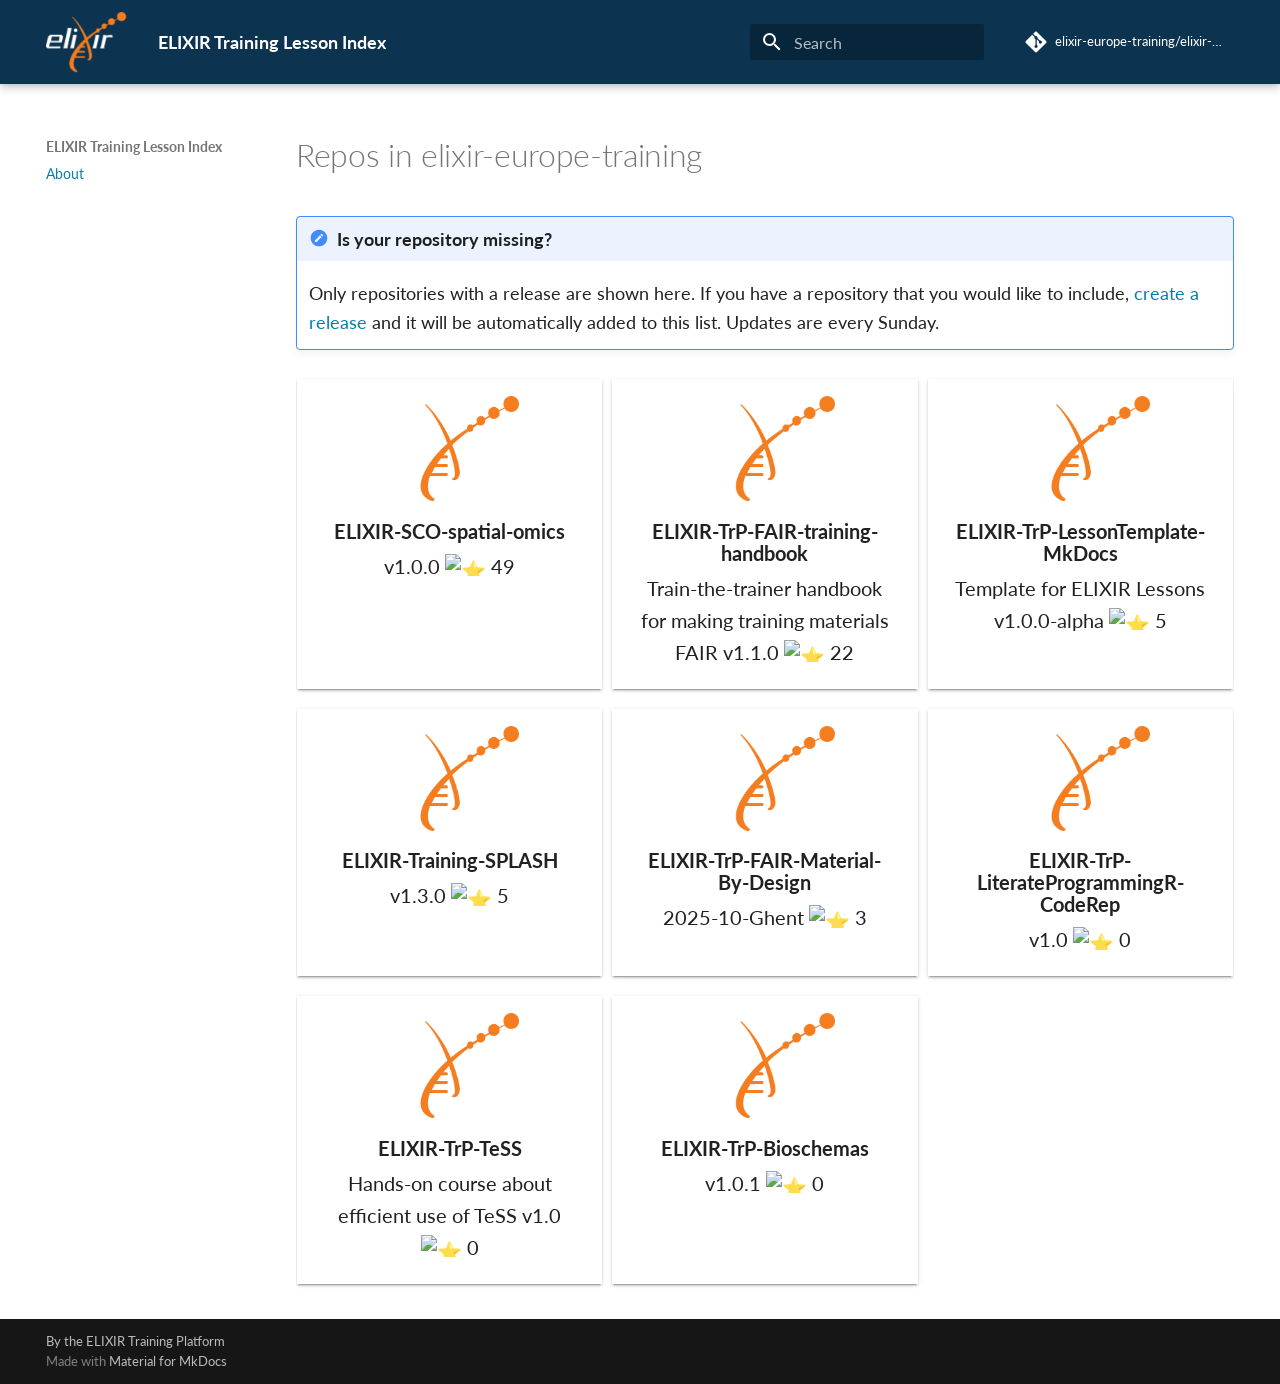
==== commit 5ff08b5e: "Deployed 98f8e0f with MkDocs version: 1.6.1" ====
--- a/index.html
+++ b/index.html
@@ -16,7 +16,7 @@
       
       
       <link rel="icon" href="assets/images/elixir_favicon.ico">
-      <meta name="generator" content="mkdocs-1.6.1, mkdocs-material-9.7.6">
+      <meta name="generator" content="mkdocs-1.6.1, mkdocs-material-9.7.7">
     
 <script type="application/ld+json">
   {
@@ -43,7 +43,7 @@
       
     
     
-      <link rel="stylesheet" href="assets/stylesheets/main.484c7ddc.min.css">
+      <link rel="stylesheet" href="assets/stylesheets/main.ec1eaa64.min.css">
       
       
 
@@ -296,10 +296,10 @@
 <p>Only repositories with a release are shown here. If you have a repository that you would like to include, <a href="https://docs.github.com/en/repositories/releasing-projects-on-github/managing-releases-in-a-repository">create a release</a> and it will be automatically added to this list. Updates are every Sunday. </p>
 </div>
 <div class="nt-cards nt-grid cols-3 authors">
-<div class="nt-card"><a href="https://elixir-europe-training.github.io/ELIXIR-SCO-spatial-omics/"><div><div class="nt-card-image tags"><img alt="ELIXIR-SCO-spatial-omics" src="assets/images/white-orange-logo.png"></div><div class="nt-card-content"><p class="nt-card-title">ELIXIR-SCO-spatial-omics</p><p class="nt-card-text"> v1.0.0  <img alt="⭐" class="twemoji" src="https://cdn.jsdelivr.net/gh/jdecked/twemoji@16.0.1/assets/svg/2b50.svg" title=":star:"> 48</p></div></div></a></div>
-<div class="nt-card"><a href="https://elixir-europe-training.github.io/ELIXIR-TrP-FAIR-training-handbook/"><div><div class="nt-card-image tags"><img alt="ELIXIR-TrP-FAIR-training-handbook" src="assets/images/white-orange-logo.png"></div><div class="nt-card-content"><p class="nt-card-title">ELIXIR-TrP-FAIR-training-handbook</p><p class="nt-card-text">Train-the-trainer handbook for making training materials FAIR v1.0.0  <img alt="⭐" class="twemoji" src="https://cdn.jsdelivr.net/gh/jdecked/twemoji@16.0.1/assets/svg/2b50.svg" title=":star:"> 22</p></div></div></a></div>
+<div class="nt-card"><a href="https://elixir-europe-training.github.io/ELIXIR-SCO-spatial-omics/"><div><div class="nt-card-image tags"><img alt="ELIXIR-SCO-spatial-omics" src="assets/images/white-orange-logo.png"></div><div class="nt-card-content"><p class="nt-card-title">ELIXIR-SCO-spatial-omics</p><p class="nt-card-text"> v1.0.0  <img alt="⭐" class="twemoji" src="https://cdn.jsdelivr.net/gh/jdecked/twemoji@16.0.1/assets/svg/2b50.svg" title=":star:"> 49</p></div></div></a></div>
+<div class="nt-card"><a href="https://elixir-europe-training.github.io/ELIXIR-TrP-FAIR-training-handbook/"><div><div class="nt-card-image tags"><img alt="ELIXIR-TrP-FAIR-training-handbook" src="assets/images/white-orange-logo.png"></div><div class="nt-card-content"><p class="nt-card-title">ELIXIR-TrP-FAIR-training-handbook</p><p class="nt-card-text">Train-the-trainer handbook for making training materials FAIR v1.1.0  <img alt="⭐" class="twemoji" src="https://cdn.jsdelivr.net/gh/jdecked/twemoji@16.0.1/assets/svg/2b50.svg" title=":star:"> 22</p></div></div></a></div>
 <div class="nt-card"><a href="https://elixir-europe-training.github.io/ELIXIR-TrP-LessonTemplate-MkDocs/"><div><div class="nt-card-image tags"><img alt="ELIXIR-TrP-LessonTemplate-MkDocs" src="assets/images/white-orange-logo.png"></div><div class="nt-card-content"><p class="nt-card-title">ELIXIR-TrP-LessonTemplate-MkDocs</p><p class="nt-card-text">Template for ELIXIR Lessons v1.0.0-alpha  <img alt="⭐" class="twemoji" src="https://cdn.jsdelivr.net/gh/jdecked/twemoji@16.0.1/assets/svg/2b50.svg" title=":star:"> 5</p></div></div></a></div>
-<div class="nt-card"><a href="https://elixir-europe-training.github.io/ELIXIR-Training-SPLASH/"><div><div class="nt-card-image tags"><img alt="ELIXIR-Training-SPLASH" src="assets/images/white-orange-logo.png"></div><div class="nt-card-content"><p class="nt-card-title">ELIXIR-Training-SPLASH</p><p class="nt-card-text"> v1.2.0  <img alt="⭐" class="twemoji" src="https://cdn.jsdelivr.net/gh/jdecked/twemoji@16.0.1/assets/svg/2b50.svg" title=":star:"> 5</p></div></div></a></div>
+<div class="nt-card"><a href="https://elixir-europe-training.github.io/ELIXIR-Training-SPLASH/"><div><div class="nt-card-image tags"><img alt="ELIXIR-Training-SPLASH" src="assets/images/white-orange-logo.png"></div><div class="nt-card-content"><p class="nt-card-title">ELIXIR-Training-SPLASH</p><p class="nt-card-text"> v1.3.0  <img alt="⭐" class="twemoji" src="https://cdn.jsdelivr.net/gh/jdecked/twemoji@16.0.1/assets/svg/2b50.svg" title=":star:"> 5</p></div></div></a></div>
 <div class="nt-card"><a href="https://elixir-europe-training.github.io/ELIXIR-TrP-FAIR-Material-By-Design/"><div><div class="nt-card-image tags"><img alt="ELIXIR-TrP-FAIR-Material-By-Design" src="assets/images/white-orange-logo.png"></div><div class="nt-card-content"><p class="nt-card-title">ELIXIR-TrP-FAIR-Material-By-Design</p><p class="nt-card-text"> 2025-10-Ghent  <img alt="⭐" class="twemoji" src="https://cdn.jsdelivr.net/gh/jdecked/twemoji@16.0.1/assets/svg/2b50.svg" title=":star:"> 3</p></div></div></a></div>
 <div class="nt-card"><a href="https://elixir-europe-training.github.io/ELIXIR-TrP-LiterateProgrammingR-CodeRep/"><div><div class="nt-card-image tags"><img alt="ELIXIR-TrP-LiterateProgrammingR-CodeRep" src="assets/images/white-orange-logo.png"></div><div class="nt-card-content"><p class="nt-card-title">ELIXIR-TrP-LiterateProgrammingR-CodeRep</p><p class="nt-card-text"> v1.0  <img alt="⭐" class="twemoji" src="https://cdn.jsdelivr.net/gh/jdecked/twemoji@16.0.1/assets/svg/2b50.svg" title=":star:"> 0</p></div></div></a></div>
 <div class="nt-card"><a href="https://elixir-europe-training.github.io/ELIXIR-TrP-TeSS/"><div><div class="nt-card-image tags"><img alt="ELIXIR-TrP-TeSS" src="assets/images/white-orange-logo.png"></div><div class="nt-card-content"><p class="nt-card-title">ELIXIR-TrP-TeSS</p><p class="nt-card-text">Hands-on course about efficient use of TeSS v1.0  <img alt="⭐" class="twemoji" src="https://cdn.jsdelivr.net/gh/jdecked/twemoji@16.0.1/assets/svg/2b50.svg" title=":star:"> 0</p></div></div></a></div>
@@ -369,7 +369,7 @@
       <script id="__config" type="application/json">{"annotate": null, "base": ".", "features": ["navigation.top", "navigation.footer", "toc.integrate"], "search": "assets/javascripts/workers/search.2c215733.min.js", "tags": null, "translations": {"clipboard.copied": "Copied to clipboard", "clipboard.copy": "Copy to clipboard", "search.result.more.one": "1 more on this page", "search.result.more.other": "# more on this page", "search.result.none": "No matching documents", "search.result.one": "1 matching document", "search.result.other": "# matching documents", "search.result.placeholder": "Type to start searching", "search.result.term.missing": "Missing", "select.version": "Select version"}, "version": null}</script>
     
     
-      <script src="assets/javascripts/bundle.79ae519e.min.js"></script>
+      <script src="assets/javascripts/bundle.d7400e89.min.js"></script>
       
     
   </body>
--- a/assets/stylesheets/main.ec1eaa64.min.css
+++ b/assets/stylesheets/main.ec1eaa64.min.css
@@ -0,0 +1 @@
+@charset "UTF-8";html{-webkit-text-size-adjust:none;-moz-text-size-adjust:none;text-size-adjust:none;box-sizing:border-box}*,:after,:before{box-sizing:inherit}@media (prefers-reduced-motion){*,:after,:before{transition:none!important}}body{margin:0}a,button,input,label{-webkit-tap-highlight-color:transparent}a{color:inherit;text-decoration:none}hr{border:0;box-sizing:initial;display:block;height:.05rem;overflow:visible;padding:0}small{font-size:80%}sub,sup{line-height:1em}img{border-style:none}table{border-collapse:initial;border-spacing:0}td,th{font-weight:400;vertical-align:top}button{background:#0000;border:0;font-family:inherit;font-size:inherit;margin:0;padding:0}input{border:0;outline:none}:root{--md-primary-fg-color:#4051b5;--md-primary-fg-color--light:#5d6cc0;--md-primary-fg-color--dark:#303fa1;--md-primary-bg-color:#fff;--md-primary-bg-color--light:#ffffffb3;--md-accent-fg-color:#526cfe;--md-accent-fg-color--transparent:#526cfe1a;--md-accent-bg-color:#fff;--md-accent-bg-color--light:#ffffffb3}[data-md-color-scheme=default]{color-scheme:light}[data-md-color-scheme=default] img[src$="#gh-dark-mode-only"],[data-md-color-scheme=default] img[src$="#only-dark"]{display:none}:root,[data-md-color-scheme=default]{--md-hue:225deg;--md-default-fg-color:#000000de;--md-default-fg-color--light:#0000008a;--md-default-fg-color--lighter:#00000052;--md-default-fg-color--lightest:#00000012;--md-default-bg-color:#fff;--md-default-bg-color--light:#ffffffb3;--md-default-bg-color--lighter:#ffffff4d;--md-default-bg-color--lightest:#ffffff1f;--md-code-fg-color:#36464e;--md-code-bg-color:#f5f5f5;--md-code-bg-color--light:#f5f5f5b3;--md-code-bg-color--lighter:#f5f5f54d;--md-code-hl-color:#4287ff;--md-code-hl-color--light:#4287ff1a;--md-code-hl-number-color:#d52a2a;--md-code-hl-special-color:#db1457;--md-code-hl-function-color:#a846b9;--md-code-hl-constant-color:#6e59d9;--md-code-hl-keyword-color:#3f6ec6;--md-code-hl-string-color:#1c7d4d;--md-code-hl-name-color:var(--md-code-fg-color);--md-code-hl-operator-color:var(--md-default-fg-color--light);--md-code-hl-punctuation-color:var(--md-default-fg-color--light);--md-code-hl-comment-color:var(--md-default-fg-color--light);--md-code-hl-generic-color:var(--md-default-fg-color--light);--md-code-hl-variable-color:var(--md-default-fg-color--light);--md-typeset-color:var(--md-default-fg-color);--md-typeset-a-color:var(--md-primary-fg-color);--md-typeset-del-color:#f5503d26;--md-typeset-ins-color:#0bd57026;--md-typeset-kbd-color:#fafafa;--md-typeset-kbd-accent-color:#fff;--md-typeset-kbd-border-color:#b8b8b8;--md-typeset-mark-color:#ffff0080;--md-typeset-table-color:#0000001f;--md-typeset-table-color--light:rgba(0,0,0,.035);--md-admonition-fg-color:var(--md-default-fg-color);--md-admonition-bg-color:var(--md-default-bg-color);--md-warning-fg-color:#000000de;--md-warning-bg-color:#ff9;--md-footer-fg-color:#fff;--md-footer-fg-color--light:#ffffffb3;--md-footer-fg-color--lighter:#ffffff73;--md-footer-bg-color:#000000de;--md-footer-bg-color--dark:#00000052;--md-shadow-z1:0 0.2rem 0.5rem #0000000d,0 0 0.05rem #0000001a;--md-shadow-z2:0 0.2rem 0.5rem #0000001a,0 0 0.05rem #00000040;--md-shadow-z3:0 0.2rem 0.5rem #0003,0 0 0.05rem #00000059}.md-icon svg{fill:currentcolor;display:block;height:1.2rem;width:1.2rem}body{-webkit-font-smoothing:antialiased;-moz-osx-font-smoothing:grayscale;--md-text-font-family:var(--md-text-font,_),-apple-system,BlinkMacSystemFont,Helvetica,Arial,sans-serif;--md-code-font-family:var(--md-code-font,_),SFMono-Regular,Consolas,Menlo,monospace}aside,body,input{font-feature-settings:"kern","liga";color:var(--md-typeset-color);font-family:var(--md-text-font-family)}code,kbd,pre{font-feature-settings:"kern";font-family:var(--md-code-font-family)}:root{--md-typeset-table-sort-icon:url('data:image/svg+xml;charset=utf-8,<svg xmlns="http://www.w3.org/2000/svg" viewBox="0 0 24 24"><path d="m18 21-4-4h3V7h-3l4-4 4 4h-3v10h3M2 19v-2h10v2M2 13v-2h7v2M2 7V5h4v2z"/></svg>');--md-typeset-table-sort-icon--asc:url('data:image/svg+xml;charset=utf-8,<svg xmlns="http://www.w3.org/2000/svg" viewBox="0 0 24 24"><path d="M19 17h3l-4 4-4-4h3V3h2M2 17h10v2H2M6 5v2H2V5m0 6h7v2H2z"/></svg>');--md-typeset-table-sort-icon--desc:url('data:image/svg+xml;charset=utf-8,<svg xmlns="http://www.w3.org/2000/svg" viewBox="0 0 24 24"><path d="M19 7h3l-4-4-4 4h3v14h2M2 17h10v2H2M6 5v2H2V5m0 6h7v2H2z"/></svg>')}.md-typeset{-webkit-print-color-adjust:exact;color-adjust:exact;font-size:.8rem;line-height:1.6;overflow-wrap:break-word}@media print{.md-typeset{font-size:.68rem}}.md-typeset blockquote,.md-typeset dl,.md-typeset figure,.md-typeset ol,.md-typeset pre,.md-typeset ul{margin-bottom:1em;margin-top:1em}.md-typeset h1{color:var(--md-default-fg-color--light);font-size:2em;line-height:1.3;margin:0 0 1.25em}.md-typeset h1,.md-typeset h2{font-weight:300;letter-spacing:-.01em}.md-typeset h2{font-size:1.5625em;line-height:1.4;margin:1.6em 0 .64em}.md-typeset h3{font-size:1.25em;font-weight:400;letter-spacing:-.01em;line-height:1.5;margin:1.6em 0 .8em}.md-typeset h2+h3{margin-top:.8em}.md-typeset h4{font-weight:700;letter-spacing:-.01em;margin:1em 0}.md-typeset h5,.md-typeset h6{color:var(--md-default-fg-color--light);font-size:.8em;font-weight:700;letter-spacing:-.01em;margin:1.25em 0}.md-typeset h5{text-transform:uppercase}.md-typeset h5 code{text-transform:none}.md-typeset hr{border-bottom:.05rem solid var(--md-default-fg-color--lightest);display:flow-root;margin:1.5em 0}.md-typeset a{color:var(--md-typeset-a-color);word-break:break-word}.md-typeset a,.md-typeset a:before{transition:color 125ms}.md-typeset a:focus,.md-typeset a:hover{color:var(--md-accent-fg-color)}.md-typeset a:focus code,.md-typeset a:hover code{background-color:var(--md-accent-fg-color--transparent);color:var(--md-accent-fg-color)}.md-typeset a code{color:var(--md-typeset-a-color)}.md-typeset a.focus-visible{outline-color:var(--md-accent-fg-color);outline-offset:.2rem}.md-typeset code,.md-typeset kbd,.md-typeset pre{color:var(--md-code-fg-color);direction:ltr;font-variant-ligatures:none;transition:background-color 125ms}@media print{.md-typeset code,.md-typeset kbd,.md-typeset pre{white-space:pre-wrap}}.md-typeset code{background-color:var(--md-code-bg-color);border-radius:.1rem;-webkit-box-decoration-break:clone;box-decoration-break:clone;font-size:.85em;padding:0 .2941176471em;transition:color 125ms,background-color 125ms;word-break:break-word}.md-typeset code:not(.focus-visible){-webkit-tap-highlight-color:transparent;outline:none}.md-typeset pre{display:flow-root;line-height:1.4;position:relative}.md-typeset pre>code{-webkit-box-decoration-break:slice;box-decoration-break:slice;box-shadow:none;display:block;margin:0;outline-color:var(--md-accent-fg-color);overflow:auto;padding:.7720588235em 1.1764705882em;scrollbar-color:var(--md-default-fg-color--lighter) #0000;scrollbar-width:thin;touch-action:auto;word-break:normal}.md-typeset pre>code:hover{scrollbar-color:var(--md-accent-fg-color) #0000}.md-typeset pre>code::-webkit-scrollbar{height:.2rem;width:.2rem}.md-typeset pre>code::-webkit-scrollbar-thumb{background-color:var(--md-default-fg-color--lighter)}.md-typeset pre>code::-webkit-scrollbar-thumb:hover{background-color:var(--md-accent-fg-color)}.md-typeset kbd{background-color:var(--md-typeset-kbd-color);border-radius:.1rem;box-shadow:0 .1rem 0 .05rem var(--md-typeset-kbd-border-color),0 .1rem 0 var(--md-typeset-kbd-border-color),0 -.1rem .2rem var(--md-typeset-kbd-accent-color) inset;color:var(--md-default-fg-color);display:inline-block;font-size:.75em;padding:0 .6666666667em;vertical-align:text-top;word-break:break-word}.md-typeset mark{background-color:var(--md-typeset-mark-color);-webkit-box-decoration-break:clone;box-decoration-break:clone;color:inherit;word-break:break-word}.md-typeset abbr{cursor:help;text-decoration:none}.md-typeset [data-preview],.md-typeset abbr{border-bottom:.05rem dotted var(--md-default-fg-color--light)}.md-typeset small{opacity:.75}[dir=ltr] .md-typeset sub,[dir=ltr] .md-typeset sup{margin-left:.078125em}[dir=rtl] .md-typeset sub,[dir=rtl] .md-typeset sup{margin-right:.078125em}[dir=ltr] .md-typeset blockquote{padding-left:.6rem}[dir=rtl] .md-typeset blockquote{padding-right:.6rem}[dir=ltr] .md-typeset blockquote{border-left:.2rem solid var(--md-default-fg-color--lighter)}[dir=rtl] .md-typeset blockquote{border-right:.2rem solid var(--md-default-fg-color--lighter)}.md-typeset blockquote{color:var(--md-default-fg-color--light);margin-left:0;margin-right:0}.md-typeset ul{list-style-type:disc}.md-typeset ul[type]{list-style-type:revert-layer}[dir=ltr] .md-typeset ol,[dir=ltr] .md-typeset ul{margin-left:.625em}[dir=rtl] .md-typeset ol,[dir=rtl] .md-typeset ul{margin-right:.625em}.md-typeset ol,.md-typeset ul{padding:0}.md-typeset ol:not([hidden]),.md-typeset ul:not([hidden]){display:flow-root}.md-typeset ol ol,.md-typeset ul ol{list-style-type:lower-alpha}.md-typeset ol ol ol,.md-typeset ul ol ol{list-style-type:lower-roman}.md-typeset ol ol ol ol,.md-typeset ul ol ol ol{list-style-type:upper-alpha}.md-typeset ol ol ol ol ol,.md-typeset ul ol ol ol ol{list-style-type:upper-roman}.md-typeset ol[type],.md-typeset ul[type]{list-style-type:revert-layer}[dir=ltr] .md-typeset ol li,[dir=ltr] .md-typeset ul li{margin-left:1.25em}[dir=rtl] .md-typeset ol li,[dir=rtl] .md-typeset ul li{margin-right:1.25em}.md-typeset ol li,.md-typeset ul li{margin-bottom:.5em}.md-typeset ol li blockquote,.md-typeset ol li p,.md-typeset ul li blockquote,.md-typeset ul li p{margin:.5em 0}.md-typeset ol li:last-child,.md-typeset ul li:last-child{margin-bottom:0}[dir=ltr] .md-typeset ol li ol,[dir=ltr] .md-typeset ol li ul,[dir=ltr] .md-typeset ul li ol,[dir=ltr] .md-typeset ul li ul{margin-left:.625em}[dir=rtl] .md-typeset ol li ol,[dir=rtl] .md-typeset ol li ul,[dir=rtl] .md-typeset ul li ol,[dir=rtl] .md-typeset ul li ul{margin-right:.625em}.md-typeset ol li ol,.md-typeset ol li ul,.md-typeset ul li ol,.md-typeset ul li ul{margin-bottom:.5em;margin-top:.5em}[dir=ltr] .md-typeset dd{margin-left:1.875em}[dir=rtl] .md-typeset dd{margin-right:1.875em}.md-typeset dd{margin-bottom:1.5em;margin-top:1em}.md-typeset img,.md-typeset svg,.md-typeset video{height:auto;max-width:100%}.md-typeset img[align=left]{margin:1em 1em 1em 0}.md-typeset img[align=right]{margin:1em 0 1em 1em}.md-typeset img[align]:only-child{margin-top:0}.md-typeset figure{display:flow-root;margin:1em auto;max-width:100%;text-align:center;width:fit-content}.md-typeset figure img{display:block;margin:0 auto}.md-typeset figcaption{font-style:italic;margin:1em auto;max-width:24rem}.md-typeset iframe{max-width:100%}.md-typeset table:not([class]){background-color:var(--md-default-bg-color);border:.05rem solid var(--md-typeset-table-color);border-radius:.1rem;display:inline-block;font-size:.64rem;max-width:100%;overflow:auto;touch-action:auto}@media print{.md-typeset table:not([class]){display:table}}.md-typeset table:not([class])+*{margin-top:1.5em}.md-typeset table:not([class]) td>:first-child,.md-typeset table:not([class]) th>:first-child{margin-top:0}.md-typeset table:not([class]) td>:last-child,.md-typeset table:not([class]) th>:last-child{margin-bottom:0}.md-typeset table:not([class]) td:not([align]),.md-typeset table:not([class]) th:not([align]){text-align:left}[dir=rtl] .md-typeset table:not([class]) td:not([align]),[dir=rtl] .md-typeset table:not([class]) th:not([align]){text-align:right}.md-typeset table:not([class]) th{font-weight:700;min-width:5rem;padding:.9375em 1.25em;vertical-align:top}.md-typeset table:not([class]) td{border-top:.05rem solid var(--md-typeset-table-color);padding:.9375em 1.25em;vertical-align:top}.md-typeset table:not([class]) tbody tr{transition:background-color 125ms}.md-typeset table:not([class]) tbody tr:hover{background-color:var(--md-typeset-table-color--light);box-shadow:0 .05rem 0 var(--md-default-bg-color) inset}.md-typeset table:not([class]) a{word-break:normal}.md-typeset table th[role=columnheader]{cursor:pointer}[dir=ltr] .md-typeset table th[role=columnheader]:after{margin-left:.5em}[dir=rtl] .md-typeset table th[role=columnheader]:after{margin-right:.5em}.md-typeset table th[role=columnheader]:after{content:"";display:inline-block;height:1.2em;-webkit-mask-image:var(--md-typeset-table-sort-icon);mask-image:var(--md-typeset-table-sort-icon);-webkit-mask-repeat:no-repeat;mask-repeat:no-repeat;-webkit-mask-size:contain;mask-size:contain;transition:background-color 125ms;vertical-align:text-bottom;width:1.2em}.md-typeset table th[role=columnheader]:hover:after{background-color:var(--md-default-fg-color--lighter)}.md-typeset table th[role=columnheader][aria-sort=ascending]:after{background-color:var(--md-default-fg-color--light);-webkit-mask-image:var(--md-typeset-table-sort-icon--asc);mask-image:var(--md-typeset-table-sort-icon--asc)}.md-typeset table th[role=columnheader][aria-sort=descending]:after{background-color:var(--md-default-fg-color--light);-webkit-mask-image:var(--md-typeset-table-sort-icon--desc);mask-image:var(--md-typeset-table-sort-icon--desc)}.md-typeset__scrollwrap{margin:1em -.8rem;overflow-x:auto;touch-action:auto}.md-typeset__table{display:inline-block;margin-bottom:.5em;padding:0 .8rem}@media print{.md-typeset__table{display:block}}html .md-typeset__table table{display:table;margin:0;overflow:hidden;width:100%}@media screen and (max-width:44.984375em){.md-content__inner>pre{margin:1em -.8rem}.md-content__inner>pre code{border-radius:0}}.md-typeset .md-author{border-radius:100%;display:block;flex-shrink:0;height:1.6rem;overflow:hidden;position:relative;transition:color 125ms,transform 125ms;width:1.6rem}.md-typeset .md-author img{display:block}.md-typeset .md-author--more{background:var(--md-default-fg-color--lightest);color:var(--md-default-fg-color--lighter);font-size:.6rem;font-weight:700;line-height:1.6rem;text-align:center}.md-typeset .md-author--long{height:2.4rem;width:2.4rem}.md-typeset a.md-author{transform:scale(1)}.md-typeset a.md-author img{border-radius:100%;filter:grayscale(100%) opacity(75%);transition:filter 125ms}.md-typeset a.md-author:focus,.md-typeset a.md-author:hover{transform:scale(1.1);z-index:1}.md-typeset a.md-author:focus img,.md-typeset a.md-author:hover img{filter:grayscale(0)}.md-banner{background-color:var(--md-footer-bg-color);color:var(--md-footer-fg-color);overflow:auto}@media print{.md-banner{display:none}}.md-banner--warning{background-color:var(--md-warning-bg-color);color:var(--md-warning-fg-color)}.md-banner__inner{font-size:.7rem;margin:.6rem auto;padding:0 .8rem}[dir=ltr] .md-banner__button{float:right}[dir=rtl] .md-banner__button{float:left}.md-banner__button{color:inherit;cursor:pointer;transition:opacity .25s}.no-js .md-banner__button{display:none}.md-banner__button:hover{opacity:.7}html{font-size:125%;height:100%;overflow-x:hidden}@media screen and (min-width:100em){html{font-size:137.5%}}@media screen and (min-width:125em){html{font-size:150%}}body{background-color:var(--md-default-bg-color);display:flex;flex-direction:column;font-size:.5rem;min-height:100%;position:relative;width:100%}@media print{body{display:block}}@media screen and (max-width:59.984375em){body[data-md-scrolllock]{position:fixed}}.md-grid{margin-left:auto;margin-right:auto;max-width:61rem}.md-container{display:flex;flex-direction:column;flex-grow:1}@media print{.md-container{display:block}}.md-main{flex-grow:1}.md-main__inner{display:flex;height:100%;margin-top:1.5rem}.md-ellipsis{overflow:hidden;text-overflow:ellipsis}.md-toggle{display:none}.md-option{height:0;opacity:0;position:absolute;width:0}.md-option:checked+label:not([hidden]){display:block}.md-option.focus-visible+label{outline-color:var(--md-accent-fg-color);outline-style:auto}.md-skip{background-color:var(--md-default-fg-color);border-radius:.1rem;color:var(--md-default-bg-color);font-size:.64rem;margin:.5rem;opacity:0;outline-color:var(--md-accent-fg-color);padding:.3rem .5rem;position:fixed;transform:translateY(.4rem);z-index:-1}.md-skip:focus{opacity:1;transform:translateY(0);transition:transform .25s cubic-bezier(.4,0,.2,1),opacity 175ms 75ms;z-index:10}@page{margin:25mm}:root{--md-clipboard-icon:url('data:image/svg+xml;charset=utf-8,<svg xmlns="http://www.w3.org/2000/svg" viewBox="0 0 24 24"><path d="M19 21H8V7h11m0-2H8a2 2 0 0 0-2 2v14a2 2 0 0 0 2 2h11a2 2 0 0 0 2-2V7a2 2 0 0 0-2-2m-3-4H4a2 2 0 0 0-2 2v14h2V3h12z"/></svg>')}.md-clipboard{border-radius:.1rem;color:var(--md-default-fg-color--lightest);cursor:pointer;height:1.5em;outline-color:var(--md-accent-fg-color);outline-offset:.1rem;transition:color .25s;width:1.5em;z-index:1}@media print{.md-clipboard{display:none}}.md-clipboard:not(.focus-visible){-webkit-tap-highlight-color:transparent;outline:none}:hover>.md-clipboard{color:var(--md-default-fg-color--light)}.md-clipboard:focus,.md-clipboard:hover{color:var(--md-accent-fg-color)}.md-clipboard:after{background-color:currentcolor;content:"";display:block;height:1.125em;margin:0 auto;-webkit-mask-image:var(--md-clipboard-icon);mask-image:var(--md-clipboard-icon);-webkit-mask-position:center;mask-position:center;-webkit-mask-repeat:no-repeat;mask-repeat:no-repeat;-webkit-mask-size:contain;mask-size:contain;width:1.125em}.md-clipboard--inline{cursor:pointer}.md-clipboard--inline code{transition:color .25s,background-color .25s}.md-clipboard--inline:focus code,.md-clipboard--inline:hover code{background-color:var(--md-accent-fg-color--transparent);color:var(--md-accent-fg-color)}:root{--md-code-select-icon:url('data:image/svg+xml;charset=utf-8,<svg xmlns="http://www.w3.org/2000/svg" viewBox="0 0 24 24"><path d="M19 19h-4v2h4c1.1 0 2-.9 2-2v-4h-2m0-12h-4v2h4v4h2V5c0-1.1-.9-2-2-2M5 5h4V3H5c-1.1 0-2 .9-2 2v4h2m0 6H3v4c0 1.1.9 2 2 2h4v-2H5zm2-4h2v2H7zm4 0h2v2h-2zm4 0h2v2h-2zM7 7h2v2H7zm4 0h2v2h-2zm4 0h2v2h-2zm-8 8h2v2H7zm4 0h2v2h-2zm4 0h2v2h-2z"/></svg>');--md-code-copy-icon:url('data:image/svg+xml;charset=utf-8,<svg xmlns="http://www.w3.org/2000/svg" viewBox="0 0 24 24"><path d="M19 21H8V7h11m0-2H8a2 2 0 0 0-2 2v14a2 2 0 0 0 2 2h11a2 2 0 0 0 2-2V7a2 2 0 0 0-2-2m-3-4H4a2 2 0 0 0-2 2v14h2V3h12z"/></svg>')}.md-typeset .md-code__content{display:grid}.md-code__nav{background-color:var(--md-code-bg-color--lighter);border-radius:.1rem;display:flex;gap:.2rem;padding:.2rem;position:absolute;right:.25em;top:.25em;transition:background-color .25s;z-index:1}:hover>.md-code__nav{background-color:var(--md-code-bg-color--light)}.md-code__button{color:var(--md-default-fg-color--lightest);cursor:pointer;display:block;height:1.5em;outline-color:var(--md-accent-fg-color);outline-offset:.1rem;transition:color .25s;width:1.5em}:hover>*>.md-code__button{color:var(--md-default-fg-color--light)}.md-code__button.focus-visible,.md-code__button:hover{color:var(--md-accent-fg-color)}.md-code__button--active{color:var(--md-default-fg-color)!important}.md-code__button:after{background-color:currentcolor;content:"";display:block;height:1.125em;margin:0 auto;-webkit-mask-position:center;mask-position:center;-webkit-mask-repeat:no-repeat;mask-repeat:no-repeat;-webkit-mask-size:contain;mask-size:contain;width:1.125em}.md-code__button[data-md-type=select]:after{-webkit-mask-image:var(--md-code-select-icon);mask-image:var(--md-code-select-icon)}.md-code__button[data-md-type=copy]:after{-webkit-mask-image:var(--md-code-copy-icon);mask-image:var(--md-code-copy-icon)}@keyframes consent{0%{opacity:0;transform:translateY(100%)}to{opacity:1;transform:translateY(0)}}@keyframes overlay{0%{opacity:0}to{opacity:1}}.md-consent__overlay{animation:overlay .25s both;-webkit-backdrop-filter:blur(.1rem);backdrop-filter:blur(.1rem);background-color:#0000008a;height:100%;opacity:1;position:fixed;top:0;width:100%;z-index:5}.md-consent__inner{animation:consent .5s cubic-bezier(.1,.7,.1,1) both;background-color:var(--md-default-bg-color);border:0;border-radius:.1rem;bottom:0;box-shadow:0 0 .2rem #0000001a,0 .2rem .4rem #0003;max-height:100%;overflow:auto;padding:0;position:fixed;width:100%;z-index:5}.md-consent__form{padding:.8rem}.md-consent__settings{display:none;margin:1em 0}input:checked+.md-consent__settings{display:block}.md-consent__controls{margin-bottom:.8rem}.md-typeset .md-consent__controls .md-button{display:inline}@media screen and (max-width:44.984375em){.md-typeset .md-consent__controls .md-button{display:block;margin-top:.4rem;text-align:center;width:100%}}.md-consent label{cursor:pointer}.md-content{flex-grow:1;min-width:0}.md-content__inner{margin:0 .8rem 1.2rem;padding-top:.6rem}@media screen and (min-width:76.25em){[dir=ltr] .md-sidebar--primary:not([hidden])~.md-content>.md-content__inner{margin-left:1.2rem}[dir=ltr] .md-sidebar--secondary:not([hidden])~.md-content>.md-content__inner,[dir=rtl] .md-sidebar--primary:not([hidden])~.md-content>.md-content__inner{margin-right:1.2rem}[dir=rtl] .md-sidebar--secondary:not([hidden])~.md-content>.md-content__inner{margin-left:1.2rem}}.md-content__inner:before{content:"";display:block;height:.4rem}.md-content__inner>:last-child{margin-bottom:0}[dir=ltr] .md-content__button{float:right}[dir=rtl] .md-content__button{float:left}[dir=ltr] .md-content__button{margin-left:.4rem}[dir=rtl] .md-content__button{margin-right:.4rem}.md-content__button{margin:.4rem 0;padding:0}@media print{.md-content__button{display:none}}.md-typeset .md-content__button{color:var(--md-default-fg-color--lighter)}.md-content__button svg{display:inline;vertical-align:top}[dir=rtl] .md-content__button svg{transform:scaleX(-1)}[dir=ltr] .md-dialog{right:.8rem}[dir=rtl] .md-dialog{left:.8rem}.md-dialog{background-color:var(--md-default-fg-color);border-radius:.1rem;bottom:.8rem;box-shadow:var(--md-shadow-z3);min-width:11.1rem;opacity:0;padding:.4rem .6rem;pointer-events:none;position:fixed;transform:translateY(100%);transition:transform 0ms .4s,opacity .4s;z-index:4}@media print{.md-dialog{display:none}}.md-dialog--active{opacity:1;pointer-events:auto;transform:translateY(0);transition:transform .4s cubic-bezier(.075,.85,.175,1),opacity .4s}.md-dialog__inner{color:var(--md-default-bg-color);font-size:.7rem}.md-feedback{margin:2em 0 1em;text-align:center}.md-feedback fieldset{border:none;margin:0;padding:0}.md-feedback__title{font-weight:700;margin:1em auto}.md-feedback__inner{position:relative}.md-feedback__list{display:flex;flex-wrap:wrap;place-content:baseline center;position:relative}.md-feedback__list:hover .md-icon:not(:disabled){color:var(--md-default-fg-color--lighter)}:disabled .md-feedback__list{min-height:1.8rem}.md-feedback__icon{color:var(--md-default-fg-color--light);cursor:pointer;flex-shrink:0;margin:0 .1rem;transition:color 125ms}.md-feedback__icon:not(:disabled).md-icon:hover{color:var(--md-accent-fg-color)}.md-feedback__icon:disabled{color:var(--md-default-fg-color--lightest);pointer-events:none}.md-feedback__note{opacity:0;position:relative;transform:translateY(.4rem);transition:transform .4s cubic-bezier(.1,.7,.1,1),opacity .15s}.md-feedback__note>*{margin:0 auto;max-width:16rem}:disabled .md-feedback__note{opacity:1;transform:translateY(0)}@media print{.md-feedback{display:none}}.md-footer{background-color:var(--md-footer-bg-color);color:var(--md-footer-fg-color)}@media print{.md-footer{display:none}}.md-footer__inner{justify-content:space-between;overflow:auto;padding:.2rem}.md-footer__inner:not([hidden]){display:flex}.md-footer__link{align-items:end;display:flex;flex-grow:0.01;margin-bottom:.4rem;margin-top:1rem;max-width:100%;outline-color:var(--md-accent-fg-color);overflow:hidden;transition:opacity .25s}.md-footer__link:focus,.md-footer__link:hover{opacity:.7}[dir=rtl] .md-footer__link svg{transform:scaleX(-1)}@media screen and (max-width:44.984375em){.md-footer__link--prev{flex-shrink:0}.md-footer__link--prev .md-footer__title{display:none}}[dir=ltr] .md-footer__link--next{margin-left:auto}[dir=rtl] .md-footer__link--next{margin-right:auto}.md-footer__link--next{text-align:right}[dir=rtl] .md-footer__link--next{text-align:left}.md-footer__title{flex-grow:1;font-size:.9rem;margin-bottom:.7rem;max-width:calc(100% - 2.4rem);padding:0 1rem;white-space:nowrap}.md-footer__button{margin:.2rem;padding:.4rem}.md-footer__direction{font-size:.64rem;opacity:.7}.md-footer-meta{background-color:var(--md-footer-bg-color--dark)}.md-footer-meta__inner{display:flex;flex-wrap:wrap;justify-content:space-between;padding:.2rem}html .md-footer-meta.md-typeset a{color:var(--md-footer-fg-color--light)}html .md-footer-meta.md-typeset a:focus,html .md-footer-meta.md-typeset a:hover{color:var(--md-footer-fg-color)}.md-copyright{color:var(--md-footer-fg-color--lighter);font-size:.64rem;margin:auto .6rem;padding:.4rem 0;width:100%}@media screen and (min-width:45em){.md-copyright{width:auto}}.md-copyright__highlight{color:var(--md-footer-fg-color--light)}.md-social{display:inline-flex;gap:.2rem;margin:0 .4rem;padding:.2rem 0 .6rem}@media screen and (min-width:45em){.md-social{padding:.6rem 0}}.md-social__link{display:inline-block;height:1.6rem;text-align:center;width:1.6rem}.md-social__link:before{line-height:1.9}.md-social__link svg{fill:currentcolor;max-height:.8rem;vertical-align:-25%}.md-typeset .md-button{border:.1rem solid;border-radius:.1rem;color:var(--md-primary-fg-color);cursor:pointer;display:inline-block;font-weight:700;padding:.625em 2em;transition:color 125ms,background-color 125ms,border-color 125ms}.md-typeset .md-button--primary{background-color:var(--md-primary-fg-color);border-color:var(--md-primary-fg-color);color:var(--md-primary-bg-color)}.md-typeset .md-button:focus,.md-typeset .md-button:hover{background-color:var(--md-accent-fg-color);border-color:var(--md-accent-fg-color);color:var(--md-accent-bg-color)}[dir=ltr] .md-typeset .md-input{border-top-left-radius:.1rem}[dir=ltr] .md-typeset .md-input,[dir=rtl] .md-typeset .md-input{border-top-right-radius:.1rem}[dir=rtl] .md-typeset .md-input{border-top-left-radius:.1rem}.md-typeset .md-input{border-bottom:.1rem solid var(--md-default-fg-color--lighter);box-shadow:var(--md-shadow-z1);font-size:.8rem;height:1.8rem;padding:0 .6rem;transition:border .25s,box-shadow .25s}.md-typeset .md-input:focus,.md-typeset .md-input:hover{border-bottom-color:var(--md-accent-fg-color);box-shadow:var(--md-shadow-z2)}.md-typeset .md-input--stretch{width:100%}.md-header{background-color:var(--md-primary-fg-color);box-shadow:0 0 .2rem #0000,0 .2rem .4rem #0000;color:var(--md-primary-bg-color);display:block;left:0;position:sticky;right:0;top:0;z-index:4}@media print{.md-header{display:none}}.md-header[hidden]{transform:translateY(-100%);transition:transform .25s cubic-bezier(.8,0,.6,1),box-shadow .25s}.md-header--shadow{box-shadow:0 0 .2rem #0000001a,0 .2rem .4rem #0003;transition:transform .25s cubic-bezier(.1,.7,.1,1),box-shadow .25s}.md-header__inner{align-items:center;display:flex;padding:0 .2rem}.md-header__button{color:currentcolor;cursor:pointer;margin:.2rem;outline-color:var(--md-accent-fg-color);padding:.4rem;position:relative;transition:opacity .25s;vertical-align:middle;z-index:1}.md-header__button:hover{opacity:.7}.md-header__button:not([hidden]){display:inline-block}.md-header__button:not(.focus-visible){-webkit-tap-highlight-color:transparent;outline:none}.md-header__button.md-logo{margin:.2rem;padding:.4rem}@media screen and (max-width:76.234375em){.md-header__button.md-logo{display:none}}.md-header__button.md-logo img,.md-header__button.md-logo svg{fill:currentcolor;display:block;height:1.2rem;width:auto}@media screen and (min-width:60em){.md-header__button[for=__search]{display:none}}.no-js .md-header__button[for=__search]{display:none}[dir=rtl] .md-header__button[for=__search] svg{transform:scaleX(-1)}@media screen and (min-width:76.25em){.md-header__button[for=__drawer]{display:none}}.md-header__topic{display:flex;max-width:100%;position:absolute;transition:transform .4s cubic-bezier(.1,.7,.1,1),opacity .15s;white-space:nowrap}.md-header__topic+.md-header__topic{opacity:0;pointer-events:none;transform:translateX(1.25rem);transition:transform .4s cubic-bezier(1,.7,.1,.1),opacity .15s;z-index:-1}[dir=rtl] .md-header__topic+.md-header__topic{transform:translateX(-1.25rem)}.md-header__topic:first-child{font-weight:700}[dir=ltr] .md-header__title{margin-left:1rem;margin-right:.4rem}[dir=rtl] .md-header__title{margin-left:.4rem;margin-right:1rem}.md-header__title{flex-grow:1;font-size:.9rem;height:2.4rem;line-height:2.4rem}.md-header__title--active .md-header__topic{opacity:0;pointer-events:none;transform:translateX(-1.25rem);transition:transform .4s cubic-bezier(1,.7,.1,.1),opacity .15s;z-index:-1}[dir=rtl] .md-header__title--active .md-header__topic{transform:translateX(1.25rem)}.md-header__title--active .md-header__topic+.md-header__topic{opacity:1;pointer-events:auto;transform:translateX(0);transition:transform .4s cubic-bezier(.1,.7,.1,1),opacity .15s;z-index:0}.md-header__title>.md-header__ellipsis{height:100%;position:relative;width:100%}.md-header__option{display:flex;flex-shrink:0;max-width:100%;transition:max-width 0ms .25s,opacity .25s .25s;white-space:nowrap}[data-md-toggle=search]:checked~.md-header .md-header__option{max-width:0;opacity:0;transition:max-width 0ms,opacity 0ms}.md-header__option>input{bottom:0}.md-header__source{display:none}@media screen and (min-width:60em){[dir=ltr] .md-header__source{margin-left:1rem}[dir=rtl] .md-header__source{margin-right:1rem}.md-header__source{display:block;max-width:11.7rem;width:11.7rem}}@media screen and (min-width:76.25em){[dir=ltr] .md-header__source{margin-left:1.4rem}[dir=rtl] .md-header__source{margin-right:1.4rem}}.md-meta{color:var(--md-default-fg-color--light);font-size:.7rem;line-height:1.3}.md-meta__list{display:inline-flex;flex-wrap:wrap;list-style:none;margin:0;padding:0}.md-meta__item:not(:last-child):after{content:"·";margin-left:.2rem;margin-right:.2rem}.md-meta__link{color:var(--md-typeset-a-color)}.md-meta__link:focus,.md-meta__link:hover{color:var(--md-accent-fg-color)}.md-draft{background-color:#ff1744;border-radius:.125em;color:#fff;display:inline-block;font-weight:700;padding-left:.5714285714em;padding-right:.5714285714em}:root{--md-nav-icon--prev:url('data:image/svg+xml;charset=utf-8,<svg xmlns="http://www.w3.org/2000/svg" viewBox="0 0 24 24"><path d="M20 11v2H8l5.5 5.5-1.42 1.42L4.16 12l7.92-7.92L13.5 5.5 8 11z"/></svg>');--md-nav-icon--next:url('data:image/svg+xml;charset=utf-8,<svg xmlns="http://www.w3.org/2000/svg" viewBox="0 0 24 24"><path d="M8.59 16.58 13.17 12 8.59 7.41 10 6l6 6-6 6z"/></svg>');--md-toc-icon:url('data:image/svg+xml;charset=utf-8,<svg xmlns="http://www.w3.org/2000/svg" viewBox="0 0 24 24"><path d="M3 9h14V7H3zm0 4h14v-2H3zm0 4h14v-2H3zm16 0h2v-2h-2zm0-10v2h2V7zm0 6h2v-2h-2z"/></svg>')}.md-nav{font-size:.7rem;line-height:1.3}.md-nav__title{color:var(--md-default-fg-color--light);display:block;font-weight:700;overflow:hidden;padding:0 .6rem;text-overflow:ellipsis}.md-nav__title .md-nav__button{display:none}.md-nav__title .md-nav__button img{height:100%;width:auto}.md-nav__title .md-nav__button.md-logo img,.md-nav__title .md-nav__button.md-logo svg{fill:currentcolor;display:block;height:2.4rem;max-width:100%;object-fit:contain;width:auto}.md-nav__list{list-style:none;margin:0;padding:0}.md-nav__link{align-items:flex-start;display:flex;gap:.4rem;margin-top:.625em;scroll-snap-align:start;transition:color 125ms}.md-nav__link--passed,.md-nav__link--passed code{color:var(--md-default-fg-color--light)}.md-nav__item .md-nav__link--active,.md-nav__item .md-nav__link--active code{color:var(--md-typeset-a-color)}.md-nav__link .md-ellipsis{position:relative}.md-nav__link .md-ellipsis code{word-break:normal}[dir=ltr] .md-nav__link .md-icon:last-child{margin-left:auto}[dir=rtl] .md-nav__link .md-icon:last-child{margin-right:auto}.md-nav__link .md-typeset{font-size:.7rem;line-height:1.3}.md-nav__link svg{fill:currentcolor;flex-shrink:0;height:1.3em;position:relative}.md-nav__link[for]:focus,.md-nav__link[for]:hover,.md-nav__link[href]:focus,.md-nav__link[href]:hover{color:var(--md-accent-fg-color);cursor:pointer}.md-nav__link[for]:focus code,.md-nav__link[for]:hover code,.md-nav__link[href]:focus code,.md-nav__link[href]:hover code{background-color:var(--md-accent-fg-color--transparent);color:var(--md-accent-fg-color)}.md-nav__link.focus-visible{outline-color:var(--md-accent-fg-color);outline-offset:.2rem}.md-nav--primary .md-nav__link[for=__toc]{display:none}.md-nav--primary .md-nav__link[for=__toc] .md-icon:after{background-color:currentcolor;display:block;height:100%;-webkit-mask-image:var(--md-toc-icon);mask-image:var(--md-toc-icon);width:100%}.md-nav--primary .md-nav__link[for=__toc]~.md-nav{display:none}.md-nav__container>.md-nav__link{margin-top:0}.md-nav__container>.md-nav__link:first-child{flex-grow:1;min-width:0}.md-nav__icon{flex-shrink:0}.md-nav__source{display:none}@media screen and (max-width:76.234375em){.md-nav--primary,.md-nav--primary .md-nav{background-color:var(--md-default-bg-color);display:flex;flex-direction:column;height:100%;left:0;position:absolute;right:0;top:0;z-index:1}.md-nav--primary .md-nav__item,.md-nav--primary .md-nav__title{font-size:.8rem;line-height:1.5}.md-nav--primary .md-nav__title{background-color:var(--md-default-fg-color--lightest);color:var(--md-default-fg-color--light);cursor:pointer;height:5.6rem;line-height:2.4rem;padding:3rem .8rem .2rem;position:relative;white-space:nowrap}[dir=ltr] .md-nav--primary .md-nav__title .md-nav__icon{left:.4rem}[dir=rtl] .md-nav--primary .md-nav__title .md-nav__icon{right:.4rem}.md-nav--primary .md-nav__title .md-nav__icon{display:block;height:1.2rem;margin:.2rem;position:absolute;top:.4rem;width:1.2rem}.md-nav--primary .md-nav__title .md-nav__icon:after{background-color:currentcolor;content:"";display:block;height:100%;-webkit-mask-image:var(--md-nav-icon--prev);mask-image:var(--md-nav-icon--prev);-webkit-mask-position:center;mask-position:center;-webkit-mask-repeat:no-repeat;mask-repeat:no-repeat;-webkit-mask-size:contain;mask-size:contain;width:100%}.md-nav--primary .md-nav__title~.md-nav__list{background-color:var(--md-default-bg-color);box-shadow:0 .05rem 0 var(--md-default-fg-color--lightest) inset;overflow-y:auto;scroll-snap-type:y mandatory;touch-action:pan-y}.md-nav--primary .md-nav__title~.md-nav__list>:first-child{border-top:0}.md-nav--primary .md-nav__title[for=__drawer]{background-color:var(--md-primary-fg-color);color:var(--md-primary-bg-color);font-weight:700}.md-nav--primary .md-nav__title .md-logo{display:block;left:.2rem;margin:.2rem;padding:.4rem;position:absolute;right:.2rem;top:.2rem}.md-nav--primary .md-nav__list{flex:1}.md-nav--primary .md-nav__item{border-top:.05rem solid var(--md-default-fg-color--lightest)}.md-nav--primary .md-nav__item--active>.md-nav__link{color:var(--md-typeset-a-color)}.md-nav--primary .md-nav__item--active>.md-nav__link:focus,.md-nav--primary .md-nav__item--active>.md-nav__link:hover{color:var(--md-accent-fg-color)}.md-nav--primary .md-nav__link{margin-top:0;padding:.6rem .8rem}.md-nav--primary .md-nav__link svg{margin-top:.1em}.md-nav--primary .md-nav__link>.md-nav__link{padding:0}[dir=ltr] .md-nav--primary .md-nav__link .md-nav__icon{margin-right:-.2rem}[dir=rtl] .md-nav--primary .md-nav__link .md-nav__icon{margin-left:-.2rem}.md-nav--primary .md-nav__link .md-nav__icon{font-size:1.2rem;height:1.2rem;width:1.2rem}.md-nav--primary .md-nav__link .md-nav__icon:after{background-color:currentcolor;content:"";display:block;height:100%;-webkit-mask-image:var(--md-nav-icon--next);mask-image:var(--md-nav-icon--next);-webkit-mask-position:center;mask-position:center;-webkit-mask-repeat:no-repeat;mask-repeat:no-repeat;-webkit-mask-size:contain;mask-size:contain;width:100%}[dir=rtl] .md-nav--primary .md-nav__icon:after{transform:scale(-1)}.md-nav--primary .md-nav--secondary .md-nav{background-color:initial;position:static}[dir=ltr] .md-nav--primary .md-nav--secondary .md-nav .md-nav__link{padding-left:1.4rem}[dir=rtl] .md-nav--primary .md-nav--secondary .md-nav .md-nav__link{padding-right:1.4rem}[dir=ltr] .md-nav--primary .md-nav--secondary .md-nav .md-nav .md-nav__link{padding-left:2rem}[dir=rtl] .md-nav--primary .md-nav--secondary .md-nav .md-nav .md-nav__link{padding-right:2rem}[dir=ltr] .md-nav--primary .md-nav--secondary .md-nav .md-nav .md-nav .md-nav__link{padding-left:2.6rem}[dir=rtl] .md-nav--primary .md-nav--secondary .md-nav .md-nav .md-nav .md-nav__link{padding-right:2.6rem}[dir=ltr] .md-nav--primary .md-nav--secondary .md-nav .md-nav .md-nav .md-nav .md-nav__link{padding-left:3.2rem}[dir=rtl] .md-nav--primary .md-nav--secondary .md-nav .md-nav .md-nav .md-nav .md-nav__link{padding-right:3.2rem}.md-nav--secondary{background-color:initial}.md-nav__toggle~.md-nav{display:flex;opacity:0;transform:translateX(100%);transition:transform .25s cubic-bezier(.8,0,.6,1),opacity 125ms 50ms}[dir=rtl] .md-nav__toggle~.md-nav{transform:translateX(-100%)}.md-nav__toggle:checked~.md-nav{opacity:1;transform:translateX(0);transition:transform .25s cubic-bezier(.4,0,.2,1),opacity 125ms 125ms}.md-nav__toggle:checked~.md-nav>.md-nav__list{backface-visibility:hidden}}@media screen and (max-width:59.984375em){.md-nav--primary .md-nav__link[for=__toc]{display:flex}.md-nav--primary .md-nav__link[for=__toc] .md-icon:after{content:""}.md-nav--primary .md-nav__link[for=__toc]+.md-nav__link{display:none}.md-nav--primary .md-nav__link[for=__toc]~.md-nav{display:flex}.md-nav__source{background-color:var(--md-primary-fg-color--dark);color:var(--md-primary-bg-color);display:block;padding:0 .2rem}}@media screen and (min-width:60em) and (max-width:76.234375em){.md-nav--integrated .md-nav__link[for=__toc]{display:flex}.md-nav--integrated .md-nav__link[for=__toc] .md-icon:after{content:""}.md-nav--integrated .md-nav__link[for=__toc]+.md-nav__link{display:none}.md-nav--integrated .md-nav__link[for=__toc]~.md-nav{display:flex}}@media screen and (min-width:60em){.md-nav{margin-bottom:-.4rem}.md-nav--secondary .md-nav__title{background:var(--md-default-bg-color);box-shadow:0 0 .4rem .4rem var(--md-default-bg-color);position:sticky;top:0;z-index:1}.md-nav--secondary .md-nav__title[for=__toc]{scroll-snap-align:start}.md-nav--secondary .md-nav__title .md-nav__icon{display:none}[dir=ltr] .md-nav--secondary .md-nav__list{padding-left:.6rem}[dir=rtl] .md-nav--secondary .md-nav__list{padding-right:.6rem}.md-nav--secondary .md-nav__list{padding-bottom:.4rem}[dir=ltr] .md-nav--secondary .md-nav__item>.md-nav__link{margin-right:.4rem}[dir=rtl] .md-nav--secondary .md-nav__item>.md-nav__link{margin-left:.4rem}}@media screen and (min-width:76.25em){.md-nav{margin-bottom:-.4rem;transition:max-height .25s cubic-bezier(.86,0,.07,1)}.md-nav--primary .md-nav__title{background:var(--md-default-bg-color);box-shadow:0 0 .4rem .4rem var(--md-default-bg-color);position:sticky;top:0;z-index:1}.md-nav--primary .md-nav__title[for=__drawer]{scroll-snap-align:start}.md-nav--primary .md-nav__title .md-nav__icon{display:none}[dir=ltr] .md-nav--primary .md-nav__list{padding-left:.6rem}[dir=rtl] .md-nav--primary .md-nav__list{padding-right:.6rem}.md-nav--primary .md-nav__list{padding-bottom:.4rem}[dir=ltr] .md-nav--primary .md-nav__item>.md-nav__link{margin-right:.4rem}[dir=rtl] .md-nav--primary .md-nav__item>.md-nav__link{margin-left:.4rem}.md-nav__toggle~.md-nav{display:grid;grid-template-rows:minmax(.4rem,0fr);opacity:0;transition:grid-template-rows .25s cubic-bezier(.86,0,.07,1),opacity .25s,visibility 0ms .25s;visibility:collapse}.md-nav__toggle~.md-nav>.md-nav__list{overflow:hidden}.md-nav__toggle.md-toggle--indeterminate~.md-nav,.md-nav__toggle:checked~.md-nav{grid-template-rows:minmax(.4rem,1fr);opacity:1;transition:grid-template-rows .25s cubic-bezier(.86,0,.07,1),opacity .15s .1s,visibility 0ms;visibility:visible}.md-nav__toggle.md-toggle--indeterminate~.md-nav{transition:none}.md-nav__item--nested>.md-nav>.md-nav__title{display:none}.md-nav__item--section{display:block;margin:1.25em 0}.md-nav__item--section:last-child{margin-bottom:0}.md-nav__item--section>.md-nav__link{font-weight:700}.md-nav__item--section>.md-nav__link[for]{color:var(--md-default-fg-color--light)}.md-nav__item--section>.md-nav__link:not(.md-nav__container){pointer-events:none}.md-nav__item--section>.md-nav__link .md-icon,.md-nav__item--section>.md-nav__link>[for]{display:none}[dir=ltr] .md-nav__item--section>.md-nav{margin-left:-.6rem}[dir=rtl] .md-nav__item--section>.md-nav{margin-right:-.6rem}.md-nav__item--section>.md-nav{display:block;opacity:1;visibility:visible}.md-nav__item--section>.md-nav>.md-nav__list>.md-nav__item{padding:0}.md-nav__icon{border-radius:100%;height:.9rem;transition:background-color .25s;width:.9rem}.md-nav__icon:hover{background-color:var(--md-accent-fg-color--transparent)}.md-nav__icon:after{background-color:currentcolor;border-radius:100%;content:"";display:inline-block;height:100%;-webkit-mask-image:var(--md-nav-icon--next);mask-image:var(--md-nav-icon--next);-webkit-mask-position:center;mask-position:center;-webkit-mask-repeat:no-repeat;mask-repeat:no-repeat;-webkit-mask-size:contain;mask-size:contain;transition:transform .25s;vertical-align:-.1rem;width:100%}[dir=rtl] .md-nav__icon:after{transform:rotate(180deg)}.md-nav__item--nested .md-nav__toggle:checked~.md-nav__link .md-nav__icon:after,.md-nav__item--nested .md-toggle--indeterminate~.md-nav__link .md-nav__icon:after{transform:rotate(90deg)}.md-nav--lifted>.md-nav__list>.md-nav__item,.md-nav--lifted>.md-nav__title{display:none}.md-nav--lifted>.md-nav__list>.md-nav__item--active{display:block}.md-nav--lifted>.md-nav__list>.md-nav__item--active>.md-nav__link{background:var(--md-default-bg-color);box-shadow:0 0 .4rem .4rem var(--md-default-bg-color);margin-top:0;position:sticky;top:0;z-index:1}.md-nav--lifted>.md-nav__list>.md-nav__item--active>.md-nav__link:not(.md-nav__container){pointer-events:none}.md-nav--lifted>.md-nav__list>.md-nav__item--active.md-nav__item--section{margin:0}[dir=ltr] .md-nav--lifted>.md-nav__list>.md-nav__item>.md-nav:not(.md-nav--secondary){margin-left:-.6rem}[dir=rtl] .md-nav--lifted>.md-nav__list>.md-nav__item>.md-nav:not(.md-nav--secondary){margin-right:-.6rem}.md-nav--lifted>.md-nav__list>.md-nav__item>[for]{color:var(--md-default-fg-color--light)}.md-nav--lifted .md-nav[data-md-level="1"]{grid-template-rows:minmax(.4rem,1fr);opacity:1;visibility:visible}[dir=ltr] .md-nav--integrated>.md-nav__list>.md-nav__item--active .md-nav--secondary{border-left:.05rem solid var(--md-primary-fg-color)}[dir=rtl] .md-nav--integrated>.md-nav__list>.md-nav__item--active .md-nav--secondary{border-right:.05rem solid var(--md-primary-fg-color)}.md-nav--integrated>.md-nav__list>.md-nav__item--active .md-nav--secondary{display:block;margin-bottom:1.25em;opacity:1;visibility:visible}.md-nav--integrated>.md-nav__list>.md-nav__item--active .md-nav--secondary>.md-nav__list{overflow:visible;padding-bottom:0}.md-nav--integrated>.md-nav__list>.md-nav__item--active .md-nav--secondary>.md-nav__title{display:none}}.md-pagination{font-size:.8rem;font-weight:700;gap:.4rem}.md-pagination,.md-pagination>*{align-items:center;display:flex;justify-content:center}.md-pagination>*{border-radius:.2rem;height:1.8rem;min-width:1.8rem;text-align:center}.md-pagination__current{background-color:var(--md-default-fg-color--lightest);color:var(--md-default-fg-color--light)}.md-pagination__link{transition:color 125ms,background-color 125ms}.md-pagination__link:focus,.md-pagination__link:hover{background-color:var(--md-accent-fg-color--transparent);color:var(--md-accent-fg-color)}.md-pagination__link:focus svg,.md-pagination__link:hover svg{color:var(--md-accent-fg-color)}.md-pagination__link.focus-visible{outline-color:var(--md-accent-fg-color);outline-offset:.2rem}.md-pagination__link svg{fill:currentcolor;color:var(--md-default-fg-color--lighter);display:block;max-height:100%;width:1.2rem}:root{--md-path-icon:url('data:image/svg+xml;charset=utf-8,<svg xmlns="http://www.w3.org/2000/svg" viewBox="0 0 24 24"><path d="M8.59 16.58 13.17 12 8.59 7.41 10 6l6 6-6 6z"/></svg>')}.md-path{font-size:.7rem;margin:0 .8rem;overflow:auto;padding-top:1.2rem}.md-path:not([hidden]){display:block}@media screen and (min-width:76.25em){.md-path{margin:0 1.2rem}}.md-path__list{align-items:center;display:flex;gap:.2rem;list-style:none;margin:0;padding:0}.md-path__item:not(:first-child){display:inline-flex;gap:.2rem;white-space:nowrap}.md-path__item:not(:first-child):before{background-color:var(--md-default-fg-color--lighter);content:"";display:inline;height:.8rem;-webkit-mask-image:var(--md-path-icon);mask-image:var(--md-path-icon);width:.8rem}.md-path__link{align-items:center;color:var(--md-default-fg-color--light);display:flex}.md-path__link:focus,.md-path__link:hover{color:var(--md-accent-fg-color)}:root{--md-post-pin-icon:url('data:image/svg+xml;charset=utf-8,<svg xmlns="http://www.w3.org/2000/svg" viewBox="0 0 24 24"><path d="M16 12V4h1V2H7v2h1v8l-2 2v2h5.2v6h1.6v-6H18v-2z"/></svg>')}.md-post__back{border-bottom:.05rem solid var(--md-default-fg-color--lightest);margin-bottom:1.2rem;padding-bottom:1.2rem}@media screen and (max-width:76.234375em){.md-post__back{display:none}}[dir=rtl] .md-post__back svg{transform:scaleX(-1)}.md-post__authors{display:flex;flex-direction:column;gap:.6rem;margin:0 .6rem 1.2rem}.md-post .md-post__meta a{transition:color 125ms}.md-post .md-post__meta a:focus,.md-post .md-post__meta a:hover{color:var(--md-accent-fg-color)}.md-post__title{color:var(--md-default-fg-color--light);font-weight:700}.md-post--excerpt{margin-bottom:3.2rem}.md-post--excerpt .md-post__header{align-items:center;display:flex;gap:.6rem;min-height:1.6rem}.md-post--excerpt .md-post__authors{align-items:center;display:inline-flex;flex-direction:row;gap:.2rem;margin:0;min-height:2.4rem}[dir=ltr] .md-post--excerpt .md-post__meta .md-meta__list{margin-right:.4rem}[dir=rtl] .md-post--excerpt .md-post__meta .md-meta__list{margin-left:.4rem}.md-post--excerpt .md-post__content>:first-child{--md-scroll-margin:6rem;margin-top:0}.md-post>.md-nav--secondary{margin:1em 0}.md-pin{background:var(--md-default-fg-color--lightest);border-radius:1rem;margin-top:-.05rem;padding:.2rem}.md-pin:after{background-color:currentcolor;content:"";display:block;height:.6rem;margin:0 auto;-webkit-mask-image:var(--md-post-pin-icon);mask-image:var(--md-post-pin-icon);-webkit-mask-position:center;mask-position:center;-webkit-mask-repeat:no-repeat;mask-repeat:no-repeat;-webkit-mask-size:contain;mask-size:contain;width:.6rem}.md-profile{align-items:center;display:flex;font-size:.7rem;gap:.6rem;line-height:1.4;width:100%}.md-profile__description{flex-grow:1}.md-content--post{display:flex}@media screen and (max-width:76.234375em){.md-content--post{flex-flow:column-reverse}}.md-content--post>.md-content__inner{flex-grow:1;min-width:0}@media screen and (min-width:76.25em){[dir=ltr] .md-content--post>.md-content__inner{margin-left:1.2rem}[dir=rtl] .md-content--post>.md-content__inner{margin-right:1.2rem}}@media screen and (max-width:76.234375em){.md-sidebar.md-sidebar--post{padding:0;position:static;width:100%}.md-sidebar.md-sidebar--post .md-sidebar__scrollwrap{overflow:visible}.md-sidebar.md-sidebar--post .md-sidebar__inner{padding:0}.md-sidebar.md-sidebar--post .md-post__meta{margin-left:.6rem;margin-right:.6rem}.md-sidebar.md-sidebar--post .md-nav__item{border:none;display:inline}.md-sidebar.md-sidebar--post .md-nav__list{display:inline-flex;flex-wrap:wrap;gap:.6rem;padding-bottom:.6rem;padding-top:.6rem}.md-sidebar.md-sidebar--post .md-nav__link{padding:0}.md-sidebar.md-sidebar--post .md-nav{height:auto;margin-bottom:0;position:static}}:root{--md-progress-value:0;--md-progress-delay:400ms}.md-progress{background:var(--md-primary-bg-color);height:.075rem;opacity:min(clamp(0,var(--md-progress-value),1),clamp(0,100 - var(--md-progress-value),1));position:fixed;top:0;transform:scaleX(calc(var(--md-progress-value)*1%));transform-origin:left;transition:transform .5s cubic-bezier(.19,1,.22,1),opacity .25s var(--md-progress-delay);width:100%;z-index:4}:root{--md-search-result-icon:url('data:image/svg+xml;charset=utf-8,<svg xmlns="http://www.w3.org/2000/svg" viewBox="0 0 24 24"><path d="M14 2H6a2 2 0 0 0-2 2v16a2 2 0 0 0 2 2h7c-.41-.25-.8-.56-1.14-.9-.33-.33-.61-.7-.86-1.1H6V4h7v5h5v1.18c.71.16 1.39.43 2 .82V8zm6.31 16.9c1.33-2.11.69-4.9-1.4-6.22-2.11-1.33-4.91-.68-6.22 1.4-1.34 2.11-.69 4.89 1.4 6.22 1.46.93 3.32.93 4.79.02L22 23.39 23.39 22zm-3.81.1a2.5 2.5 0 0 1-2.5-2.5 2.5 2.5 0 0 1 2.5-2.5 2.5 2.5 0 0 1 2.5 2.5 2.5 2.5 0 0 1-2.5 2.5"/></svg>')}.md-search{position:relative}@media screen and (min-width:60em){.md-search{padding:.2rem 0}}.no-js .md-search{display:none}.md-search__overlay{opacity:0;z-index:1}@media screen and (max-width:59.984375em){[dir=ltr] .md-search__overlay{left:-2.2rem}[dir=rtl] .md-search__overlay{right:-2.2rem}.md-search__overlay{background-color:var(--md-default-bg-color);border-radius:1rem;height:2rem;overflow:hidden;pointer-events:none;position:absolute;top:-1rem;transform-origin:center;transition:transform .3s .1s,opacity .2s .2s;width:2rem}[data-md-toggle=search]:checked~.md-header .md-search__overlay{opacity:1;transition:transform .4s,opacity .1s}}@media screen and (min-width:60em){[dir=ltr] .md-search__overlay{left:0}[dir=rtl] .md-search__overlay{right:0}.md-search__overlay{background-color:#0000008a;cursor:pointer;height:0;position:fixed;top:0;transition:width 0ms .25s,height 0ms .25s,opacity .25s;width:0}[data-md-toggle=search]:checked~.md-header .md-search__overlay{height:200vh;opacity:1;transition:width 0ms,height 0ms,opacity .25s;width:100%}}@media screen and (max-width:29.984375em){[data-md-toggle=search]:checked~.md-header .md-search__overlay{transform:scale(45)}}@media screen and (min-width:30em) and (max-width:44.984375em){[data-md-toggle=search]:checked~.md-header .md-search__overlay{transform:scale(60)}}@media screen and (min-width:45em) and (max-width:59.984375em){[data-md-toggle=search]:checked~.md-header .md-search__overlay{transform:scale(75)}}.md-search__inner{backface-visibility:hidden}@media screen and (max-width:59.984375em){[dir=ltr] .md-search__inner{left:0}[dir=rtl] .md-search__inner{right:0}.md-search__inner{height:0;opacity:0;overflow:hidden;position:fixed;top:0;transform:translateX(5%);transition:width 0ms .3s,height 0ms .3s,transform .15s cubic-bezier(.4,0,.2,1) .15s,opacity .15s .15s;width:0;z-index:2}[dir=rtl] .md-search__inner{transform:translateX(-5%)}[data-md-toggle=search]:checked~.md-header .md-search__inner{height:100%;opacity:1;transform:translateX(0);transition:width 0ms 0ms,height 0ms 0ms,transform .15s cubic-bezier(.1,.7,.1,1) .15s,opacity .15s .15s;width:100%}}@media screen and (min-width:60em){[dir=ltr] .md-search__inner{float:right}[dir=rtl] .md-search__inner{float:left}.md-search__inner{padding:.1rem 0;position:relative;transition:width .25s cubic-bezier(.1,.7,.1,1);width:11.7rem}}@media screen and (min-width:60em) and (max-width:76.234375em){[data-md-toggle=search]:checked~.md-header .md-search__inner{width:23.4rem}}@media screen and (min-width:76.25em){[data-md-toggle=search]:checked~.md-header .md-search__inner{width:34.4rem}}.md-search__form{background-color:var(--md-default-bg-color);box-shadow:0 0 .6rem #0000;height:2.4rem;position:relative;transition:color .25s,background-color .25s;z-index:2}@media screen and (min-width:60em){.md-search__form{background-color:#00000042;border-radius:.1rem;height:1.8rem}.md-search__form:hover{background-color:#ffffff1f}}[data-md-toggle=search]:checked~.md-header .md-search__form{background-color:var(--md-default-bg-color);border-radius:.1rem .1rem 0 0;box-shadow:0 0 .6rem #00000012;color:var(--md-default-fg-color)}[dir=ltr] .md-search__input{padding-left:3.6rem;padding-right:2.2rem}[dir=rtl] .md-search__input{padding-left:2.2rem;padding-right:3.6rem}.md-search__input{background:#0000;font-size:.9rem;height:100%;position:relative;text-overflow:ellipsis;width:100%;z-index:2}.md-search__input::placeholder{transition:color .25s}.md-search__input::placeholder,.md-search__input~.md-search__icon{color:var(--md-default-fg-color--light)}.md-search__input::-ms-clear{display:none}@media screen and (max-width:59.984375em){.md-search__input{font-size:.9rem;height:2.4rem;width:100%}}@media screen and (min-width:60em){[dir=ltr] .md-search__input{padding-left:2.2rem}[dir=rtl] .md-search__input{padding-right:2.2rem}.md-search__input{color:inherit;font-size:.8rem}.md-search__input::placeholder{color:var(--md-primary-bg-color--light)}.md-search__input+.md-search__icon{color:var(--md-primary-bg-color)}[data-md-toggle=search]:checked~.md-header .md-search__input{text-overflow:clip}[data-md-toggle=search]:checked~.md-header .md-search__input+.md-search__icon{color:var(--md-default-fg-color--light)}[data-md-toggle=search]:checked~.md-header .md-search__input::placeholder{color:#0000}}.md-search__icon{cursor:pointer;display:inline-block;height:1.2rem;transition:color .25s,opacity .25s;width:1.2rem}.md-search__icon:hover{opacity:.7}[dir=ltr] .md-search__icon[for=__search]{left:.5rem}[dir=rtl] .md-search__icon[for=__search]{right:.5rem}.md-search__icon[for=__search]{position:absolute;top:.3rem;z-index:2}[dir=rtl] .md-search__icon[for=__search] svg{transform:scaleX(-1)}@media screen and (max-width:59.984375em){[dir=ltr] .md-search__icon[for=__search]{left:.8rem}[dir=rtl] .md-search__icon[for=__search]{right:.8rem}.md-search__icon[for=__search]{top:.6rem}.md-search__icon[for=__search] svg:first-child{display:none}}@media screen and (min-width:60em){.md-search__icon[for=__search]{pointer-events:none}.md-search__icon[for=__search] svg:last-child{display:none}}[dir=ltr] .md-search__options{right:.5rem}[dir=rtl] .md-search__options{left:.5rem}.md-search__options{pointer-events:none;position:absolute;top:.3rem;z-index:2}@media screen and (max-width:59.984375em){[dir=ltr] .md-search__options{right:.8rem}[dir=rtl] .md-search__options{left:.8rem}.md-search__options{top:.6rem}}[dir=ltr] .md-search__options>.md-icon{margin-left:.2rem}[dir=rtl] .md-search__options>.md-icon{margin-right:.2rem}.md-search__options>.md-icon{color:var(--md-default-fg-color--light);opacity:0;transform:scale(.75);transition:transform .15s cubic-bezier(.1,.7,.1,1),opacity .15s}.md-search__options>.md-icon:not(.focus-visible){-webkit-tap-highlight-color:transparent;outline:none}[data-md-toggle=search]:checked~.md-header .md-search__input:valid~.md-search__options>.md-icon{opacity:1;pointer-events:auto;transform:scale(1)}[data-md-toggle=search]:checked~.md-header .md-search__input:valid~.md-search__options>.md-icon:hover{opacity:.7}[dir=ltr] .md-search__suggest{padding-left:3.6rem;padding-right:2.2rem}[dir=rtl] .md-search__suggest{padding-left:2.2rem;padding-right:3.6rem}.md-search__suggest{align-items:center;color:var(--md-default-fg-color--lighter);display:flex;font-size:.9rem;height:100%;opacity:0;position:absolute;top:0;transition:opacity 50ms;white-space:pre;width:100%}@media screen and (min-width:60em){[dir=ltr] .md-search__suggest{padding-left:2.2rem}[dir=rtl] .md-search__suggest{padding-right:2.2rem}.md-search__suggest{font-size:.8rem}}[data-md-toggle=search]:checked~.md-header .md-search__suggest{opacity:1;transition:opacity .3s .1s}[dir=ltr] .md-search__output{border-bottom-left-radius:.1rem}[dir=ltr] .md-search__output,[dir=rtl] .md-search__output{border-bottom-right-radius:.1rem}[dir=rtl] .md-search__output{border-bottom-left-radius:.1rem}.md-search__output{overflow:hidden;position:absolute;width:100%;z-index:1}@media screen and (max-width:59.984375em){.md-search__output{bottom:0;top:2.4rem}}@media screen and (min-width:60em){.md-search__output{opacity:0;top:1.9rem;transition:opacity .4s}[data-md-toggle=search]:checked~.md-header .md-search__output{box-shadow:var(--md-shadow-z3);opacity:1}}.md-search__scrollwrap{backface-visibility:hidden;background-color:var(--md-default-bg-color);height:100%;overflow-y:auto;touch-action:pan-y}@media (-webkit-max-device-pixel-ratio:1),(max-resolution:1dppx){.md-search__scrollwrap{transform:translateZ(0)}}@media screen and (min-width:60em) and (max-width:76.234375em){.md-search__scrollwrap{width:23.4rem}}@media screen and (min-width:76.25em){.md-search__scrollwrap{width:34.4rem}}@media screen and (min-width:60em){.md-search__scrollwrap{max-height:0;scrollbar-color:var(--md-default-fg-color--lighter) #0000;scrollbar-width:thin}[data-md-toggle=search]:checked~.md-header .md-search__scrollwrap{max-height:75vh}.md-search__scrollwrap:hover{scrollbar-color:var(--md-accent-fg-color) #0000}.md-search__scrollwrap::-webkit-scrollbar{height:.2rem;width:.2rem}.md-search__scrollwrap::-webkit-scrollbar-thumb{background-color:var(--md-default-fg-color--lighter)}.md-search__scrollwrap::-webkit-scrollbar-thumb:hover{background-color:var(--md-accent-fg-color)}}.md-search-result{color:var(--md-default-fg-color);word-break:break-word}.md-search-result__meta{background-color:var(--md-default-fg-color--lightest);color:var(--md-default-fg-color--light);font-size:.64rem;line-height:1.8rem;padding:0 .8rem;scroll-snap-align:start}@media screen and (min-width:60em){[dir=ltr] .md-search-result__meta{padding-left:2.2rem}[dir=rtl] .md-search-result__meta{padding-right:2.2rem}}.md-search-result__list{list-style:none;margin:0;padding:0;-webkit-user-select:none;user-select:none}.md-search-result__item{box-shadow:0 -.05rem var(--md-default-fg-color--lightest)}.md-search-result__item:first-child{box-shadow:none}.md-search-result__link{display:block;outline:none;scroll-snap-align:start;transition:background-color .25s}.md-search-result__link:focus,.md-search-result__link:hover{background-color:var(--md-accent-fg-color--transparent)}.md-search-result__link:last-child p:last-child{margin-bottom:.6rem}.md-search-result__more>summary{cursor:pointer;display:block;outline:none;position:sticky;scroll-snap-align:start;top:0;z-index:1}.md-search-result__more>summary::marker{display:none}.md-search-result__more>summary::-webkit-details-marker{display:none}.md-search-result__more>summary>div{color:var(--md-typeset-a-color);font-size:.64rem;padding:.75em .8rem;transition:color .25s,background-color .25s}@media screen and (min-width:60em){[dir=ltr] .md-search-result__more>summary>div{padding-left:2.2rem}[dir=rtl] .md-search-result__more>summary>div{padding-right:2.2rem}}.md-search-result__more>summary:focus>div,.md-search-result__more>summary:hover>div{background-color:var(--md-accent-fg-color--transparent);color:var(--md-accent-fg-color)}.md-search-result__more[open]>summary{background-color:var(--md-default-bg-color)}.md-search-result__article{overflow:hidden;padding:0 .8rem;position:relative}@media screen and (min-width:60em){[dir=ltr] .md-search-result__article{padding-left:2.2rem}[dir=rtl] .md-search-result__article{padding-right:2.2rem}}[dir=ltr] .md-search-result__icon{left:0}[dir=rtl] .md-search-result__icon{right:0}.md-search-result__icon{color:var(--md-default-fg-color--light);height:1.2rem;margin:.5rem;position:absolute;width:1.2rem}@media screen and (max-width:59.984375em){.md-search-result__icon{display:none}}.md-search-result__icon:after{background-color:currentcolor;content:"";display:inline-block;height:100%;-webkit-mask-image:var(--md-search-result-icon);mask-image:var(--md-search-result-icon);-webkit-mask-position:center;mask-position:center;-webkit-mask-repeat:no-repeat;mask-repeat:no-repeat;-webkit-mask-size:contain;mask-size:contain;width:100%}[dir=rtl] .md-search-result__icon:after{transform:scaleX(-1)}.md-search-result .md-typeset{color:var(--md-default-fg-color--light);font-size:.64rem;line-height:1.6}.md-search-result .md-typeset h1{color:var(--md-default-fg-color);font-size:.8rem;font-weight:400;line-height:1.4;margin:.55rem 0}.md-search-result .md-typeset h1 mark{text-decoration:none}.md-search-result .md-typeset h2{color:var(--md-default-fg-color);font-size:.64rem;font-weight:700;line-height:1.6;margin:.5em 0}.md-search-result .md-typeset h2 mark{text-decoration:none}.md-search-result__terms{color:var(--md-default-fg-color);display:block;font-size:.64rem;font-style:italic;margin:.5em 0}.md-search-result mark{background-color:initial;color:var(--md-accent-fg-color);text-decoration:underline}.md-select{position:relative;z-index:1}.md-select__inner{background-color:var(--md-default-bg-color);border-radius:.1rem;box-shadow:var(--md-shadow-z2);color:var(--md-default-fg-color);left:50%;margin-top:.2rem;max-height:0;opacity:0;position:absolute;top:calc(100% - .2rem);transform:translate3d(-50%,.3rem,0);transition:transform .25s 375ms,opacity .25s .25s,max-height 0ms .5s}.md-select:focus-within .md-select__inner,.md-select:hover .md-select__inner{max-height:10rem;opacity:1;transform:translate3d(-50%,0,0);transition:transform .25s cubic-bezier(.1,.7,.1,1),opacity .25s,max-height 0ms}.md-select__inner:after{border-bottom:.2rem solid #0000;border-bottom-color:var(--md-default-bg-color);border-left:.2rem solid #0000;border-right:.2rem solid #0000;border-top:0;content:"";height:0;left:50%;margin-left:-.2rem;margin-top:-.2rem;position:absolute;top:0;width:0}.md-select__list{border-radius:.1rem;font-size:.8rem;list-style-type:none;margin:0;max-height:inherit;overflow:auto;padding:0}.md-select__item{line-height:1.8rem}[dir=ltr] .md-select__link{padding-left:.6rem;padding-right:1.2rem}[dir=rtl] .md-select__link{padding-left:1.2rem;padding-right:.6rem}.md-select__link{cursor:pointer;display:block;outline:none;scroll-snap-align:start;transition:background-color .25s,color .25s;width:100%}.md-select__link:focus,.md-select__link:hover{color:var(--md-accent-fg-color)}.md-select__link:focus{background-color:var(--md-default-fg-color--lightest)}.md-sidebar{align-self:flex-start;flex-shrink:0;padding:1.2rem 0;position:sticky;top:2.4rem;width:12.1rem}@media print{.md-sidebar{display:none}}@media screen and (max-width:76.234375em){[dir=ltr] .md-sidebar--primary{left:-12.1rem}[dir=rtl] .md-sidebar--primary{right:-12.1rem}.md-sidebar--primary{background-color:var(--md-default-bg-color);display:block;height:100%;position:fixed;top:0;transform:translateX(0);transition:transform .25s cubic-bezier(.4,0,.2,1),box-shadow .25s;width:12.1rem;z-index:5}[data-md-toggle=drawer]:checked~.md-container .md-sidebar--primary{box-shadow:var(--md-shadow-z3);transform:translateX(12.1rem)}[dir=rtl] [data-md-toggle=drawer]:checked~.md-container .md-sidebar--primary{transform:translateX(-12.1rem)}.md-sidebar--primary .md-sidebar__scrollwrap{bottom:0;left:0;margin:0;overflow:hidden;position:absolute;right:0;scroll-snap-type:none;top:0}}@media screen and (min-width:76.25em){.md-sidebar{height:0}.no-js .md-sidebar{height:auto}.md-header--lifted~.md-container .md-sidebar{top:4.8rem}}.md-sidebar--secondary{display:none;order:2}@media screen and (min-width:60em){.md-sidebar--secondary{height:0}.no-js .md-sidebar--secondary{height:auto}.md-sidebar--secondary:not([hidden]){display:block}.md-sidebar--secondary .md-sidebar__scrollwrap{touch-action:pan-y}}.md-sidebar__scrollwrap{backface-visibility:hidden;margin:0 .2rem;overflow-y:auto;scrollbar-color:var(--md-default-fg-color--lighter) #0000}@media screen and (min-width:60em){.md-sidebar__scrollwrap{scrollbar-gutter:stable;scrollbar-width:thin}}.md-sidebar__scrollwrap::-webkit-scrollbar{height:.2rem;width:.2rem}.md-sidebar__scrollwrap:focus-within,.md-sidebar__scrollwrap:hover{scrollbar-color:var(--md-accent-fg-color) #0000}.md-sidebar__scrollwrap:focus-within::-webkit-scrollbar-thumb,.md-sidebar__scrollwrap:hover::-webkit-scrollbar-thumb{background-color:var(--md-default-fg-color--lighter)}.md-sidebar__scrollwrap:focus-within::-webkit-scrollbar-thumb:hover,.md-sidebar__scrollwrap:hover::-webkit-scrollbar-thumb:hover{background-color:var(--md-accent-fg-color)}@supports selector(::-webkit-scrollbar){.md-sidebar__scrollwrap{scrollbar-gutter:auto}[dir=ltr] .md-sidebar__inner{padding-right:calc(100% - 11.5rem)}[dir=rtl] .md-sidebar__inner{padding-left:calc(100% - 11.5rem)}}@media screen and (max-width:76.234375em){.md-overlay{background-color:#0000008a;height:0;opacity:0;position:fixed;top:0;transition:width 0ms .25s,height 0ms .25s,opacity .25s;width:0;z-index:5}[data-md-toggle=drawer]:checked~.md-overlay{height:100%;opacity:1;transition:width 0ms,height 0ms,opacity .25s;width:100%}}@keyframes facts{0%{height:0}to{height:.65rem}}@keyframes fact{0%{opacity:0;transform:translateY(100%)}50%{opacity:0}to{opacity:1;transform:translateY(0)}}:root{--md-source-forks-icon:url('data:image/svg+xml;charset=utf-8,<svg xmlns="http://www.w3.org/2000/svg" viewBox="0 0 16 16"><path d="M5 5.372v.878c0 .414.336.75.75.75h4.5a.75.75 0 0 0 .75-.75v-.878a2.25 2.25 0 1 1 1.5 0v.878a2.25 2.25 0 0 1-2.25 2.25h-1.5v2.128a2.251 2.251 0 1 1-1.5 0V8.5h-1.5A2.25 2.25 0 0 1 3.5 6.25v-.878a2.25 2.25 0 1 1 1.5 0M5 3.25a.75.75 0 1 0-1.5 0 .75.75 0 0 0 1.5 0m6.75.75a.75.75 0 1 0 0-1.5.75.75 0 0 0 0 1.5m-3 8.75a.75.75 0 1 0-1.5 0 .75.75 0 0 0 1.5 0"/></svg>');--md-source-repositories-icon:url('data:image/svg+xml;charset=utf-8,<svg xmlns="http://www.w3.org/2000/svg" viewBox="0 0 16 16"><path d="M2 2.5A2.5 2.5 0 0 1 4.5 0h8.75a.75.75 0 0 1 .75.75v12.5a.75.75 0 0 1-.75.75h-2.5a.75.75 0 0 1 0-1.5h1.75v-2h-8a1 1 0 0 0-.714 1.7.75.75 0 1 1-1.072 1.05A2.5 2.5 0 0 1 2 11.5Zm10.5-1h-8a1 1 0 0 0-1 1v6.708A2.5 2.5 0 0 1 4.5 9h8ZM5 12.25a.25.25 0 0 1 .25-.25h3.5a.25.25 0 0 1 .25.25v3.25a.25.25 0 0 1-.4.2l-1.45-1.087a.25.25 0 0 0-.3 0L5.4 15.7a.25.25 0 0 1-.4-.2Z"/></svg>');--md-source-stars-icon:url('data:image/svg+xml;charset=utf-8,<svg xmlns="http://www.w3.org/2000/svg" viewBox="0 0 16 16"><path d="M8 .25a.75.75 0 0 1 .673.418l1.882 3.815 4.21.612a.75.75 0 0 1 .416 1.279l-3.046 2.97.719 4.192a.751.751 0 0 1-1.088.791L8 12.347l-3.766 1.98a.75.75 0 0 1-1.088-.79l.72-4.194L.818 6.374a.75.75 0 0 1 .416-1.28l4.21-.611L7.327.668A.75.75 0 0 1 8 .25m0 2.445L6.615 5.5a.75.75 0 0 1-.564.41l-3.097.45 2.24 2.184a.75.75 0 0 1 .216.664l-.528 3.084 2.769-1.456a.75.75 0 0 1 .698 0l2.77 1.456-.53-3.084a.75.75 0 0 1 .216-.664l2.24-2.183-3.096-.45a.75.75 0 0 1-.564-.41z"/></svg>');--md-source-version-icon:url('data:image/svg+xml;charset=utf-8,<svg xmlns="http://www.w3.org/2000/svg" viewBox="0 0 16 16"><path d="M1 7.775V2.75C1 1.784 1.784 1 2.75 1h5.025c.464 0 .91.184 1.238.513l6.25 6.25a1.75 1.75 0 0 1 0 2.474l-5.026 5.026a1.75 1.75 0 0 1-2.474 0l-6.25-6.25A1.75 1.75 0 0 1 1 7.775m1.5 0c0 .066.026.13.073.177l6.25 6.25a.25.25 0 0 0 .354 0l5.025-5.025a.25.25 0 0 0 0-.354l-6.25-6.25a.25.25 0 0 0-.177-.073H2.75a.25.25 0 0 0-.25.25ZM6 5a1 1 0 1 1 0 2 1 1 0 0 1 0-2"/></svg>')}.md-source{backface-visibility:hidden;display:block;font-size:.65rem;line-height:1.2;outline-color:var(--md-accent-fg-color);transition:opacity .25s;white-space:nowrap}.md-source:hover{opacity:.7}.md-source__icon{display:inline-block;height:2.4rem;vertical-align:middle;width:2rem}[dir=ltr] .md-source__icon svg{margin-left:.6rem}[dir=rtl] .md-source__icon svg{margin-right:.6rem}.md-source__icon svg{margin-top:.6rem}[dir=ltr] .md-source__icon+.md-source__repository{padding-left:2rem}[dir=rtl] .md-source__icon+.md-source__repository{padding-right:2rem}[dir=ltr] .md-source__icon+.md-source__repository{margin-left:-2rem}[dir=rtl] .md-source__icon+.md-source__repository{margin-right:-2rem}[dir=ltr] .md-source__repository{margin-left:.6rem}[dir=rtl] .md-source__repository{margin-right:.6rem}.md-source__repository{display:inline-block;max-width:calc(100% - 1.2rem);overflow:hidden;text-overflow:ellipsis;vertical-align:middle}.md-source__facts{display:flex;font-size:.55rem;gap:.4rem;list-style-type:none;margin:.1rem 0 0;opacity:.75;overflow:hidden;padding:0;width:100%}.md-source__repository--active .md-source__facts{animation:facts .25s ease-in}.md-source__fact{overflow:hidden;text-overflow:ellipsis}.md-source__repository--active .md-source__fact{animation:fact .4s ease-out}[dir=ltr] .md-source__fact:before{margin-right:.1rem}[dir=rtl] .md-source__fact:before{margin-left:.1rem}.md-source__fact:before{background-color:currentcolor;content:"";display:inline-block;height:.6rem;-webkit-mask-position:center;mask-position:center;-webkit-mask-repeat:no-repeat;mask-repeat:no-repeat;-webkit-mask-size:contain;mask-size:contain;vertical-align:text-top;width:.6rem}.md-source__fact:nth-child(1n+2){flex-shrink:0}.md-source__fact--version:before{-webkit-mask-image:var(--md-source-version-icon);mask-image:var(--md-source-version-icon)}.md-source__fact--stars:before{-webkit-mask-image:var(--md-source-stars-icon);mask-image:var(--md-source-stars-icon)}.md-source__fact--forks:before{-webkit-mask-image:var(--md-source-forks-icon);mask-image:var(--md-source-forks-icon)}.md-source__fact--repositories:before{-webkit-mask-image:var(--md-source-repositories-icon);mask-image:var(--md-source-repositories-icon)}.md-source-file{margin:1em 0}[dir=ltr] .md-source-file__fact{margin-right:.6rem}[dir=rtl] .md-source-file__fact{margin-left:.6rem}.md-source-file__fact{align-items:center;color:var(--md-default-fg-color--light);display:inline-flex;font-size:.68rem;gap:.3rem}.md-source-file__fact .md-icon{flex-shrink:0;margin-bottom:.05rem}[dir=ltr] .md-source-file__fact .md-author{float:left}[dir=rtl] .md-source-file__fact .md-author{float:right}.md-source-file__fact .md-author{margin-right:.2rem}.md-source-file__fact svg{width:.9rem}:root{--md-status:url('data:image/svg+xml;charset=utf-8,<svg xmlns="http://www.w3.org/2000/svg" viewBox="0 0 24 24"><path d="M11 9h2V7h-2m1 13c-4.41 0-8-3.59-8-8s3.59-8 8-8 8 3.59 8 8-3.59 8-8 8m0-18A10 10 0 0 0 2 12a10 10 0 0 0 10 10 10 10 0 0 0 10-10A10 10 0 0 0 12 2m-1 15h2v-6h-2z"/></svg>');--md-status--new:url('data:image/svg+xml;charset=utf-8,<svg xmlns="http://www.w3.org/2000/svg" viewBox="0 0 24 24"><path d="m23 12-2.44-2.78.34-3.68-3.61-.82-1.89-3.18L12 3 8.6 1.54 6.71 4.72l-3.61.81.34 3.68L1 12l2.44 2.78-.34 3.69 3.61.82 1.89 3.18L12 21l3.4 1.46 1.89-3.18 3.61-.82-.34-3.68zm-10 5h-2v-2h2zm0-4h-2V7h2z"/></svg>');--md-status--deprecated:url('data:image/svg+xml;charset=utf-8,<svg xmlns="http://www.w3.org/2000/svg" viewBox="0 0 24 24"><path d="M9 3v1H4v2h1v13a2 2 0 0 0 2 2h10a2 2 0 0 0 2-2V6h1V4h-5V3zm0 5h2v9H9zm4 0h2v9h-2z"/></svg>');--md-status--encrypted:url('data:image/svg+xml;charset=utf-8,<svg xmlns="http://www.w3.org/2000/svg" viewBox="0 0 24 24"><path d="M12 1 3 5v6c0 5.55 3.84 10.74 9 12 5.16-1.26 9-6.45 9-12V5zm0 6c1.4 0 2.8 1.1 2.8 2.5V11c.6 0 1.2.6 1.2 1.3v3.5c0 .6-.6 1.2-1.3 1.2H9.2c-.6 0-1.2-.6-1.2-1.3v-3.5c0-.6.6-1.2 1.2-1.2V9.5C9.2 8.1 10.6 7 12 7m0 1.2c-.8 0-1.5.5-1.5 1.3V11h3V9.5c0-.8-.7-1.3-1.5-1.3"/></svg>')}.md-status:after{background-color:var(--md-default-fg-color--light);content:"";display:inline-block;height:1.125em;-webkit-mask-image:var(--md-status);mask-image:var(--md-status);-webkit-mask-position:center;mask-position:center;-webkit-mask-repeat:no-repeat;mask-repeat:no-repeat;-webkit-mask-size:contain;mask-size:contain;vertical-align:text-bottom;width:1.125em}.md-status:hover:after{background-color:currentcolor}.md-status--new:after{-webkit-mask-image:var(--md-status--new);mask-image:var(--md-status--new)}.md-status--deprecated:after{-webkit-mask-image:var(--md-status--deprecated);mask-image:var(--md-status--deprecated)}.md-status--encrypted:after{-webkit-mask-image:var(--md-status--encrypted);mask-image:var(--md-status--encrypted)}.md-tabs{background-color:var(--md-primary-fg-color);color:var(--md-primary-bg-color);display:block;line-height:1.3;overflow:auto;width:100%;z-index:3}@media print{.md-tabs{display:none}}@media screen and (max-width:76.234375em){.md-tabs{display:none}}.md-tabs[hidden]{pointer-events:none}[dir=ltr] .md-tabs__list{margin-left:.2rem}[dir=rtl] .md-tabs__list{margin-right:.2rem}.md-tabs__list{contain:content;display:flex;list-style:none;margin:0;overflow:auto;padding:0;scrollbar-width:none;white-space:nowrap}.md-tabs__list::-webkit-scrollbar{display:none}.md-tabs__item{height:2.4rem;padding-left:.6rem;padding-right:.6rem}.md-tabs__item--active .md-tabs__link{color:inherit;opacity:1}.md-tabs__link{backface-visibility:hidden;display:flex;font-size:.7rem;margin-top:.8rem;opacity:.7;outline-color:var(--md-accent-fg-color);outline-offset:.2rem;transition:transform .4s cubic-bezier(.1,.7,.1,1),opacity .25s}.md-tabs__link:focus,.md-tabs__link:hover{color:inherit;opacity:1}[dir=ltr] .md-tabs__link svg{margin-right:.4rem}[dir=rtl] .md-tabs__link svg{margin-left:.4rem}.md-tabs__link svg{fill:currentcolor;height:1.3em}.md-tabs__item:nth-child(2) .md-tabs__link{transition-delay:20ms}.md-tabs__item:nth-child(3) .md-tabs__link{transition-delay:40ms}.md-tabs__item:nth-child(4) .md-tabs__link{transition-delay:60ms}.md-tabs__item:nth-child(5) .md-tabs__link{transition-delay:80ms}.md-tabs__item:nth-child(6) .md-tabs__link{transition-delay:.1s}.md-tabs__item:nth-child(7) .md-tabs__link{transition-delay:.12s}.md-tabs__item:nth-child(8) .md-tabs__link{transition-delay:.14s}.md-tabs__item:nth-child(9) .md-tabs__link{transition-delay:.16s}.md-tabs__item:nth-child(10) .md-tabs__link{transition-delay:.18s}.md-tabs__item:nth-child(11) .md-tabs__link{transition-delay:.2s}.md-tabs__item:nth-child(12) .md-tabs__link{transition-delay:.22s}.md-tabs__item:nth-child(13) .md-tabs__link{transition-delay:.24s}.md-tabs__item:nth-child(14) .md-tabs__link{transition-delay:.26s}.md-tabs__item:nth-child(15) .md-tabs__link{transition-delay:.28s}.md-tabs__item:nth-child(16) .md-tabs__link{transition-delay:.3s}.md-tabs[hidden] .md-tabs__link{opacity:0;transform:translateY(50%);transition:transform 0ms .1s,opacity .1s}:root{--md-tag-icon:url('data:image/svg+xml;charset=utf-8,<svg xmlns="http://www.w3.org/2000/svg" viewBox="0 0 24 24"><path d="m5.41 21 .71-4h-4l.35-2h4l1.06-6h-4l.35-2h4l.71-4h2l-.71 4h6l.71-4h2l-.71 4h4l-.35 2h-4l-1.06 6h4l-.35 2h-4l-.71 4h-2l.71-4h-6l-.71 4zM9.53 9l-1.06 6h6l1.06-6z"/></svg>')}.md-typeset .md-tags:not([hidden]){display:inline-flex;flex-wrap:wrap;gap:.5em;margin-bottom:.75em;margin-top:-.125em}.md-typeset .md-tag{align-items:center;background:var(--md-default-fg-color--lightest);border-radius:2.4rem;display:inline-flex;font-size:.64rem;font-size:min(.8em,.64rem);font-weight:700;gap:.5em;letter-spacing:normal;line-height:1.6;padding:.3125em .78125em}.md-typeset .md-tag[href]{-webkit-tap-highlight-color:transparent;color:inherit;outline:none;transition:color 125ms,background-color 125ms}.md-typeset .md-tag[href]:focus,.md-typeset .md-tag[href]:hover{background-color:var(--md-accent-fg-color);color:var(--md-accent-bg-color)}[id]>.md-typeset .md-tag{vertical-align:text-top}.md-typeset .md-tag-shadow{opacity:.5}.md-typeset .md-tag-icon:before{background-color:var(--md-default-fg-color--lighter);content:"";display:inline-block;height:1.2em;-webkit-mask-image:var(--md-tag-icon);mask-image:var(--md-tag-icon);-webkit-mask-position:center;mask-position:center;-webkit-mask-repeat:no-repeat;mask-repeat:no-repeat;-webkit-mask-size:contain;mask-size:contain;transition:background-color 125ms;vertical-align:text-bottom;width:1.2em}.md-typeset .md-tag-icon[href]:focus:before,.md-typeset .md-tag-icon[href]:hover:before{background-color:var(--md-accent-bg-color)}@keyframes pulse{0%{transform:scale(.95)}75%{transform:scale(1)}to{transform:scale(.95)}}:root{--md-annotation-bg-icon:url('data:image/svg+xml;charset=utf-8,<svg xmlns="http://www.w3.org/2000/svg" viewBox="0 0 24 24"><path d="M12 2A10 10 0 0 0 2 12a10 10 0 0 0 10 10 10 10 0 0 0 10-10A10 10 0 0 0 12 2"/></svg>');--md-annotation-icon:url('data:image/svg+xml;charset=utf-8,<svg xmlns="http://www.w3.org/2000/svg" viewBox="0 0 24 24"><path d="M17 13h-4v4h-2v-4H7v-2h4V7h2v4h4m-5-9A10 10 0 0 0 2 12a10 10 0 0 0 10 10 10 10 0 0 0 10-10A10 10 0 0 0 12 2"/></svg>')}.md-tooltip{backface-visibility:hidden;background-color:var(--md-default-bg-color);border-radius:.1rem;box-shadow:var(--md-shadow-z2);color:var(--md-default-fg-color);font-family:var(--md-text-font-family);left:clamp(var(--md-tooltip-0,0rem) + .8rem,var(--md-tooltip-x),100vw + var(--md-tooltip-0,0rem) + .8rem - var(--md-tooltip-width) - 2 * .8rem);max-width:calc(100vw - 1.6rem);opacity:0;position:absolute;top:var(--md-tooltip-y);transform:translateY(-.4rem);transition:transform 0ms .25s,opacity .25s,z-index .25s;width:var(--md-tooltip-width);z-index:0}.md-tooltip--active{opacity:1;transform:translateY(0);transition:transform .25s cubic-bezier(.1,.7,.1,1),opacity .25s,z-index 0ms;z-index:2}.md-tooltip--inline{font-weight:700;-webkit-user-select:none;user-select:none;width:auto}.md-tooltip--inline:not(.md-tooltip--active){transform:translateY(.2rem) scale(.9)}.md-tooltip--inline .md-tooltip__inner{font-size:.5rem;padding:.2rem .4rem}[hidden]+.md-tooltip--inline{display:none}.focus-visible>.md-tooltip,.md-tooltip:target{outline:var(--md-accent-fg-color) auto}.md-tooltip__inner{font-size:.64rem;padding:.8rem}.md-tooltip__inner.md-typeset>:first-child{margin-top:0}.md-tooltip__inner.md-typeset>:last-child{margin-bottom:0}.md-annotation{font-style:normal;font-weight:400;outline:none;text-align:initial;vertical-align:text-bottom;white-space:normal}[dir=rtl] .md-annotation{direction:rtl}code .md-annotation{font-family:var(--md-code-font-family);font-size:inherit}.md-annotation:not([hidden]){display:inline-block;line-height:1.25}.md-annotation__index{border-radius:.01px;cursor:pointer;display:inline-block;margin-left:.4ch;margin-right:.4ch;outline:none;overflow:hidden;position:relative;-webkit-user-select:none;user-select:none;vertical-align:text-top;z-index:0}.md-annotation .md-annotation__index{transition:z-index .25s}@media screen{.md-annotation__index{width:2.2ch}[data-md-visible]>.md-annotation__index{animation:pulse 2s infinite}.md-annotation__index:before{background:var(--md-default-bg-color);-webkit-mask-image:var(--md-annotation-bg-icon);mask-image:var(--md-annotation-bg-icon)}.md-annotation__index:after,.md-annotation__index:before{content:"";height:2.2ch;-webkit-mask-position:center;mask-position:center;-webkit-mask-repeat:no-repeat;mask-repeat:no-repeat;-webkit-mask-size:contain;mask-size:contain;position:absolute;top:-.1ch;width:2.2ch;z-index:-1}.md-annotation__index:after{background-color:var(--md-default-fg-color--lighter);-webkit-mask-image:var(--md-annotation-icon);mask-image:var(--md-annotation-icon);transform:scale(1.0001);transition:background-color .25s,transform .25s}.md-tooltip--active+.md-annotation__index:after{transform:rotate(45deg)}.md-tooltip--active+.md-annotation__index:after,:hover>.md-annotation__index:after{background-color:var(--md-accent-fg-color)}}.md-tooltip--active+.md-annotation__index{animation-play-state:paused;transition-duration:0ms;z-index:2}.md-annotation__index [data-md-annotation-id]{display:inline-block}@media print{.md-annotation__index [data-md-annotation-id]{background:var(--md-default-fg-color--lighter);border-radius:2ch;color:var(--md-default-bg-color);font-weight:700;padding:0 .6ch;white-space:nowrap}.md-annotation__index [data-md-annotation-id]:after{content:attr(data-md-annotation-id)}}.md-typeset .md-annotation-list{counter-reset:annotation;list-style:none!important}.md-typeset .md-annotation-list li{position:relative}[dir=ltr] .md-typeset .md-annotation-list li:before{left:-2.125em}[dir=rtl] .md-typeset .md-annotation-list li:before{right:-2.125em}.md-typeset .md-annotation-list li:before{background:var(--md-default-fg-color--lighter);border-radius:2ch;color:var(--md-default-bg-color);content:counter(annotation);counter-increment:annotation;font-size:.8875em;font-weight:700;height:2ch;line-height:1.25;min-width:2ch;padding:0 .6ch;position:absolute;text-align:center;top:.25em}:root{--md-tooltip-width:20rem;--md-tooltip-tail:0.3rem}.md-tooltip2{backface-visibility:hidden;color:var(--md-default-fg-color);font-family:var(--md-text-font-family);opacity:0;pointer-events:none;position:absolute;top:calc(var(--md-tooltip-host-y) + var(--md-tooltip-y));transform:translateY(-.4rem);transform-origin:calc(var(--md-tooltip-host-x) + var(--md-tooltip-x)) 0;transition:transform 0ms .25s,opacity .25s,z-index .25s;width:100%;z-index:0}.md-tooltip2:before{border-left:var(--md-tooltip-tail) solid #0000;border-right:var(--md-tooltip-tail) solid #0000;content:"";display:block;left:clamp(1.5 * .8rem,var(--md-tooltip-host-x) + var(--md-tooltip-x) - var(--md-tooltip-tail),100vw - 2 * var(--md-tooltip-tail) - 1.5 * .8rem);position:absolute;z-index:1}.md-tooltip2--top:before{border-top:var(--md-tooltip-tail) solid var(--md-default-bg-color);bottom:calc(var(--md-tooltip-tail)*-1 + .025rem);filter:drop-shadow(0 1px 0 hsla(0,0%,0%,.05))}.md-tooltip2--bottom:before{border-bottom:var(--md-tooltip-tail) solid var(--md-default-bg-color);filter:drop-shadow(0 -1px 0 hsla(0,0%,0%,.05));top:calc(var(--md-tooltip-tail)*-1 + .025rem)}.md-tooltip2--active{opacity:1;transform:translateY(0);transition:transform .4s cubic-bezier(0,1,.5,1),opacity .25s,z-index 0ms;z-index:2}.md-tooltip2__inner{scrollbar-gutter:stable;background-color:var(--md-default-bg-color);border-radius:.1rem;box-shadow:var(--md-shadow-z2);left:clamp(.8rem,var(--md-tooltip-host-x) - .8rem,100vw - var(--md-tooltip-width) - .8rem);max-height:40vh;max-width:calc(100vw - 1.6rem);position:relative;scrollbar-width:thin}.md-tooltip2__inner::-webkit-scrollbar{height:.2rem;width:.2rem}.md-tooltip2__inner::-webkit-scrollbar-thumb{background-color:var(--md-default-fg-color--lighter)}.md-tooltip2__inner::-webkit-scrollbar-thumb:hover{background-color:var(--md-accent-fg-color)}[role=dialog]>.md-tooltip2__inner{font-size:.64rem;overflow:auto;padding:0 .8rem;pointer-events:auto;width:var(--md-tooltip-width)}[role=dialog]>.md-tooltip2__inner:after,[role=dialog]>.md-tooltip2__inner:before{content:"";display:block;height:.8rem;position:sticky;width:100%;z-index:10}[role=dialog]>.md-tooltip2__inner:before{background:linear-gradient(var(--md-default-bg-color),#0000 75%);top:0}[role=dialog]>.md-tooltip2__inner:after{background:linear-gradient(#0000,var(--md-default-bg-color) 75%);bottom:0}[role=tooltip]>.md-tooltip2__inner{font-size:.5rem;font-weight:700;left:clamp(.8rem,var(--md-tooltip-host-x) + var(--md-tooltip-x) - var(--md-tooltip-width)/2,100vw - var(--md-tooltip-width) - .8rem);max-width:min(100vw - 2 * .8rem,400px);padding:.2rem .4rem;-webkit-user-select:none;user-select:none;width:fit-content}.md-tooltip2__inner.md-typeset>:first-child{margin-top:0}.md-tooltip2__inner.md-typeset>:last-child{margin-bottom:0}[dir=ltr] .md-top{margin-left:50%}[dir=rtl] .md-top{margin-right:50%}.md-top{background-color:var(--md-default-bg-color);border-radius:1.6rem;box-shadow:var(--md-shadow-z2);color:var(--md-default-fg-color--light);cursor:pointer;display:block;font-size:.7rem;outline:none;padding:.4rem .8rem;position:fixed;top:3.2rem;transform:translate(-50%);transition:color 125ms,background-color 125ms,transform 125ms cubic-bezier(.4,0,.2,1),opacity 125ms;z-index:2}@media print{.md-top{display:none}}[dir=rtl] .md-top{transform:translate(50%)}.md-top[hidden]{opacity:0;pointer-events:none;transform:translate(-50%,.2rem);transition-duration:0ms}[dir=rtl] .md-top[hidden]{transform:translate(50%,.2rem)}.md-top:focus,.md-top:hover{background-color:var(--md-accent-fg-color);color:var(--md-accent-bg-color)}.md-top svg{display:inline-block;vertical-align:-.5em}@keyframes hoverfix{0%{pointer-events:none}}:root{--md-version-icon:url('data:image/svg+xml;charset=utf-8,<svg xmlns="http://www.w3.org/2000/svg" viewBox="0 0 320 512"><!--! Font Awesome Free 7.1.0 by @fontawesome - https://fontawesome.com License - https://fontawesome.com/license/free (Icons: CC BY 4.0, Fonts: SIL OFL 1.1, Code: MIT License) Copyright 2025 Fonticons, Inc.--><path d="M140.3 376.8c12.6 10.2 31.1 9.5 42.8-2.2l128-128c9.2-9.2 11.9-22.9 6.9-34.9S301.4 192 288.5 192h-256c-12.9 0-24.6 7.8-29.6 19.8s-2.2 25.7 7 34.8l128 128z"/></svg>')}.md-version{flex-shrink:0;font-size:.8rem;height:2.4rem}[dir=ltr] .md-version__current{margin-left:1.4rem;margin-right:.4rem}[dir=rtl] .md-version__current{margin-left:.4rem;margin-right:1.4rem}.md-version__current{color:inherit;cursor:pointer;outline:none;position:relative;top:.05rem}[dir=ltr] .md-version__current:after{margin-left:.4rem}[dir=rtl] .md-version__current:after{margin-right:.4rem}.md-version__current:after{background-color:currentcolor;content:"";display:inline-block;height:.6rem;-webkit-mask-image:var(--md-version-icon);mask-image:var(--md-version-icon);-webkit-mask-position:center;mask-position:center;-webkit-mask-repeat:no-repeat;mask-repeat:no-repeat;-webkit-mask-size:contain;mask-size:contain;width:.4rem}.md-version__alias{margin-left:.3rem;opacity:.7}.md-version__list{background-color:var(--md-default-bg-color);border-radius:.1rem;box-shadow:var(--md-shadow-z2);color:var(--md-default-fg-color);list-style-type:none;margin:.2rem .8rem;max-height:0;opacity:0;overflow:auto;padding:0;position:absolute;scroll-snap-type:y mandatory;top:.15rem;transition:max-height 0ms .5s,opacity .25s .25s;z-index:3}.md-version:focus-within .md-version__list,.md-version:hover .md-version__list{max-height:10rem;opacity:1;transition:max-height 0ms,opacity .25s}@media (hover:none),(pointer:coarse){.md-version:hover .md-version__list{animation:hoverfix .25s forwards}.md-version:focus-within .md-version__list{animation:none}}.md-version__item{line-height:1.8rem}[dir=ltr] .md-version__link{padding-left:.6rem;padding-right:1.2rem}[dir=rtl] .md-version__link{padding-left:1.2rem;padding-right:.6rem}.md-version__link{cursor:pointer;display:block;outline:none;scroll-snap-align:start;transition:color .25s,background-color .25s;white-space:nowrap;width:100%}.md-version__link:focus,.md-version__link:hover{color:var(--md-accent-fg-color)}.md-version__link:focus{background-color:var(--md-default-fg-color--lightest)}:root{--md-admonition-icon--note:url('data:image/svg+xml;charset=utf-8,<svg xmlns="http://www.w3.org/2000/svg" viewBox="0 0 24 24"><path d="M12 2C6.47 2 2 6.47 2 12s4.47 10 10 10 10-4.47 10-10S17.53 2 12 2m3.1 5.07c.14 0 .28.05.4.16l1.27 1.27c.23.22.23.57 0 .78l-1 1-2.05-2.05 1-1c.1-.11.24-.16.38-.16m-1.97 1.74 2.06 2.06-6.06 6.06H7.07v-2.06z"/></svg>');--md-admonition-icon--abstract:url('data:image/svg+xml;charset=utf-8,<svg xmlns="http://www.w3.org/2000/svg" viewBox="0 0 24 24"><path d="M17 9H7V7h10m0 6H7v-2h10m-3 6H7v-2h7M12 3a1 1 0 0 1 1 1 1 1 0 0 1-1 1 1 1 0 0 1-1-1 1 1 0 0 1 1-1m7 0h-4.18C14.4 1.84 13.3 1 12 1s-2.4.84-2.82 2H5a2 2 0 0 0-2 2v14a2 2 0 0 0 2 2h14a2 2 0 0 0 2-2V5a2 2 0 0 0-2-2"/></svg>');--md-admonition-icon--info:url('data:image/svg+xml;charset=utf-8,<svg xmlns="http://www.w3.org/2000/svg" viewBox="0 0 24 24"><path d="M13 9h-2V7h2m0 10h-2v-6h2m-1-9A10 10 0 0 0 2 12a10 10 0 0 0 10 10 10 10 0 0 0 10-10A10 10 0 0 0 12 2"/></svg>');--md-admonition-icon--tip:url('data:image/svg+xml;charset=utf-8,<svg xmlns="http://www.w3.org/2000/svg" viewBox="0 0 24 24"><path d="M17.66 11.2c-.23-.3-.51-.56-.77-.82-.67-.6-1.43-1.03-2.07-1.66C13.33 7.26 13 4.85 13.95 3c-.95.23-1.78.75-2.49 1.32-2.59 2.08-3.61 5.75-2.39 8.9.04.1.08.2.08.33 0 .22-.15.42-.35.5-.23.1-.47.04-.66-.12a.6.6 0 0 1-.14-.17c-1.13-1.43-1.31-3.48-.55-5.12C5.78 10 4.87 12.3 5 14.47c.06.5.12 1 .29 1.5.14.6.41 1.2.71 1.73 1.08 1.73 2.95 2.97 4.96 3.22 2.14.27 4.43-.12 6.07-1.6 1.83-1.66 2.47-4.32 1.53-6.6l-.13-.26c-.21-.46-.77-1.26-.77-1.26m-3.16 6.3c-.28.24-.74.5-1.1.6-1.12.4-2.24-.16-2.9-.82 1.19-.28 1.9-1.16 2.11-2.05.17-.8-.15-1.46-.28-2.23-.12-.74-.1-1.37.17-2.06.19.38.39.76.63 1.06.77 1 1.98 1.44 2.24 2.8.04.14.06.28.06.43.03.82-.33 1.72-.93 2.27"/></svg>');--md-admonition-icon--success:url('data:image/svg+xml;charset=utf-8,<svg xmlns="http://www.w3.org/2000/svg" viewBox="0 0 24 24"><path d="M21 7 9 19l-5.5-5.5 1.41-1.41L9 16.17 19.59 5.59z"/></svg>');--md-admonition-icon--question:url('data:image/svg+xml;charset=utf-8,<svg xmlns="http://www.w3.org/2000/svg" viewBox="0 0 24 24"><path d="m15.07 11.25-.9.92C13.45 12.89 13 13.5 13 15h-2v-.5c0-1.11.45-2.11 1.17-2.83l1.24-1.26c.37-.36.59-.86.59-1.41a2 2 0 0 0-2-2 2 2 0 0 0-2 2H8a4 4 0 0 1 4-4 4 4 0 0 1 4 4 3.2 3.2 0 0 1-.93 2.25M13 19h-2v-2h2M12 2A10 10 0 0 0 2 12a10 10 0 0 0 10 10 10 10 0 0 0 10-10c0-5.53-4.5-10-10-10"/></svg>');--md-admonition-icon--warning:url('data:image/svg+xml;charset=utf-8,<svg xmlns="http://www.w3.org/2000/svg" viewBox="0 0 24 24"><path d="M13 14h-2V9h2m0 9h-2v-2h2M1 21h22L12 2z"/></svg>');--md-admonition-icon--failure:url('data:image/svg+xml;charset=utf-8,<svg xmlns="http://www.w3.org/2000/svg" viewBox="0 0 24 24"><path d="M19 6.41 17.59 5 12 10.59 6.41 5 5 6.41 10.59 12 5 17.59 6.41 19 12 13.41 17.59 19 19 17.59 13.41 12z"/></svg>');--md-admonition-icon--danger:url('data:image/svg+xml;charset=utf-8,<svg xmlns="http://www.w3.org/2000/svg" viewBox="0 0 24 24"><path d="m11.5 20 4.86-9.73H13V4l-5 9.73h3.5zM12 2c2.75 0 5.1 1 7.05 2.95S22 9.25 22 12s-1 5.1-2.95 7.05S14.75 22 12 22s-5.1-1-7.05-2.95S2 14.75 2 12s1-5.1 2.95-7.05S9.25 2 12 2"/></svg>');--md-admonition-icon--bug:url('data:image/svg+xml;charset=utf-8,<svg xmlns="http://www.w3.org/2000/svg" viewBox="0 0 24 24"><path d="M11 13h2v1h-2zm10-8v6c0 5.5-3.8 10.7-9 12-5.2-1.3-9-6.5-9-12V5l9-4zm-4 5h-2.2c-.2-.6-.6-1.1-1.1-1.5l1.2-1.2-.7-.7L12.8 8H12c-.2 0-.5 0-.7.1L9.9 6.6l-.8.8 1.2 1.2c-.5.3-.9.8-1.1 1.4H7v1h2v1H7v1h2v1H7v1h2.2c.4 1.2 1.5 2 2.8 2s2.4-.8 2.8-2H17v-1h-2v-1h2v-1h-2v-1h2zm-6 2h2v-1h-2z"/></svg>');--md-admonition-icon--example:url('data:image/svg+xml;charset=utf-8,<svg xmlns="http://www.w3.org/2000/svg" viewBox="0 0 24 24"><path d="M7 2v2h1v14a4 4 0 0 0 4 4 4 4 0 0 0 4-4V4h1V2zm4 14c-.6 0-1-.4-1-1s.4-1 1-1 1 .4 1 1-.4 1-1 1m2-4c-.6 0-1-.4-1-1s.4-1 1-1 1 .4 1 1-.4 1-1 1m1-5h-4V4h4z"/></svg>');--md-admonition-icon--quote:url('data:image/svg+xml;charset=utf-8,<svg xmlns="http://www.w3.org/2000/svg" viewBox="0 0 24 24"><path d="M14 17h3l2-4V7h-6v6h3M6 17h3l2-4V7H5v6h3z"/></svg>')}.md-typeset .admonition,.md-typeset details{background-color:var(--md-admonition-bg-color);border:.075rem solid #448aff;border-radius:.2rem;box-shadow:var(--md-shadow-z1);color:var(--md-admonition-fg-color);display:flow-root;font-size:.64rem;margin:1.5625em 0;padding:0 .6rem;page-break-inside:avoid;transition:box-shadow 125ms}@media print{.md-typeset .admonition,.md-typeset details{box-shadow:none}}.md-typeset .admonition:focus-within,.md-typeset details:focus-within{box-shadow:0 0 0 .2rem #448aff1a}.md-typeset .admonition>*,.md-typeset details>*{box-sizing:border-box}.md-typeset .admonition .admonition,.md-typeset .admonition details,.md-typeset details .admonition,.md-typeset details details{margin-bottom:1em;margin-top:1em}.md-typeset .admonition .md-typeset__scrollwrap,.md-typeset details .md-typeset__scrollwrap{margin:1em -.6rem}.md-typeset .admonition .md-typeset__table,.md-typeset details .md-typeset__table{padding:0 .6rem}.md-typeset .admonition>.tabbed-set:only-child,.md-typeset details>.tabbed-set:only-child{margin-top:0}html .md-typeset .admonition>:last-child,html .md-typeset details>:last-child{margin-bottom:.6rem}[dir=ltr] .md-typeset .admonition-title,[dir=ltr] .md-typeset summary{padding-left:2rem;padding-right:.6rem}[dir=rtl] .md-typeset .admonition-title,[dir=rtl] .md-typeset summary{padding-left:.6rem;padding-right:2rem}[dir=ltr] .md-typeset .admonition-title,[dir=ltr] .md-typeset summary{border-left-width:.2rem}[dir=rtl] .md-typeset .admonition-title,[dir=rtl] .md-typeset summary{border-right-width:.2rem}[dir=ltr] .md-typeset .admonition-title,[dir=ltr] .md-typeset summary{border-top-left-radius:.1rem}[dir=ltr] .md-typeset .admonition-title,[dir=ltr] .md-typeset summary,[dir=rtl] .md-typeset .admonition-title,[dir=rtl] .md-typeset summary{border-top-right-radius:.1rem}[dir=rtl] .md-typeset .admonition-title,[dir=rtl] .md-typeset summary{border-top-left-radius:.1rem}.md-typeset .admonition-title,.md-typeset summary{background-color:#448aff1a;border:none;font-weight:700;margin:0 -.6rem;padding-bottom:.4rem;padding-top:.4rem;position:relative}html .md-typeset .admonition-title:last-child,html .md-typeset summary:last-child{margin-bottom:0}[dir=ltr] .md-typeset .admonition-title:before,[dir=ltr] .md-typeset summary:before{left:.6rem}[dir=rtl] .md-typeset .admonition-title:before,[dir=rtl] .md-typeset summary:before{right:.6rem}.md-typeset .admonition-title:before,.md-typeset summary:before{background-color:#448aff;content:"";height:1rem;-webkit-mask-image:var(--md-admonition-icon--note);mask-image:var(--md-admonition-icon--note);-webkit-mask-position:center;mask-position:center;-webkit-mask-repeat:no-repeat;mask-repeat:no-repeat;-webkit-mask-size:contain;mask-size:contain;position:absolute;top:.625em;width:1rem}.md-typeset .admonition-title code,.md-typeset summary code{box-shadow:0 0 0 .05rem var(--md-default-fg-color--lightest)}.md-typeset .admonition.note,.md-typeset details.note{border-color:#448aff}.md-typeset .admonition.note:focus-within,.md-typeset details.note:focus-within{box-shadow:0 0 0 .2rem #448aff1a}.md-typeset .note>.admonition-title,.md-typeset .note>summary{background-color:#448aff1a}.md-typeset .note>.admonition-title:before,.md-typeset .note>summary:before{background-color:#448aff;-webkit-mask-image:var(--md-admonition-icon--note);mask-image:var(--md-admonition-icon--note)}.md-typeset .note>.admonition-title:after,.md-typeset .note>summary:after{color:#448aff}.md-typeset .admonition.abstract,.md-typeset details.abstract{border-color:#00b0ff}.md-typeset .admonition.abstract:focus-within,.md-typeset details.abstract:focus-within{box-shadow:0 0 0 .2rem #00b0ff1a}.md-typeset .abstract>.admonition-title,.md-typeset .abstract>summary{background-color:#00b0ff1a}.md-typeset .abstract>.admonition-title:before,.md-typeset .abstract>summary:before{background-color:#00b0ff;-webkit-mask-image:var(--md-admonition-icon--abstract);mask-image:var(--md-admonition-icon--abstract)}.md-typeset .abstract>.admonition-title:after,.md-typeset .abstract>summary:after{color:#00b0ff}.md-typeset .admonition.info,.md-typeset details.info{border-color:#00b8d4}.md-typeset .admonition.info:focus-within,.md-typeset details.info:focus-within{box-shadow:0 0 0 .2rem #00b8d41a}.md-typeset .info>.admonition-title,.md-typeset .info>summary{background-color:#00b8d41a}.md-typeset .info>.admonition-title:before,.md-typeset .info>summary:before{background-color:#00b8d4;-webkit-mask-image:var(--md-admonition-icon--info);mask-image:var(--md-admonition-icon--info)}.md-typeset .info>.admonition-title:after,.md-typeset .info>summary:after{color:#00b8d4}.md-typeset .admonition.tip,.md-typeset details.tip{border-color:#00bfa5}.md-typeset .admonition.tip:focus-within,.md-typeset details.tip:focus-within{box-shadow:0 0 0 .2rem #00bfa51a}.md-typeset .tip>.admonition-title,.md-typeset .tip>summary{background-color:#00bfa51a}.md-typeset .tip>.admonition-title:before,.md-typeset .tip>summary:before{background-color:#00bfa5;-webkit-mask-image:var(--md-admonition-icon--tip);mask-image:var(--md-admonition-icon--tip)}.md-typeset .tip>.admonition-title:after,.md-typeset .tip>summary:after{color:#00bfa5}.md-typeset .admonition.success,.md-typeset details.success{border-color:#00c853}.md-typeset .admonition.success:focus-within,.md-typeset details.success:focus-within{box-shadow:0 0 0 .2rem #00c8531a}.md-typeset .success>.admonition-title,.md-typeset .success>summary{background-color:#00c8531a}.md-typeset .success>.admonition-title:before,.md-typeset .success>summary:before{background-color:#00c853;-webkit-mask-image:var(--md-admonition-icon--success);mask-image:var(--md-admonition-icon--success)}.md-typeset .success>.admonition-title:after,.md-typeset .success>summary:after{color:#00c853}.md-typeset .admonition.question,.md-typeset details.question{border-color:#64dd17}.md-typeset .admonition.question:focus-within,.md-typeset details.question:focus-within{box-shadow:0 0 0 .2rem #64dd171a}.md-typeset .question>.admonition-title,.md-typeset .question>summary{background-color:#64dd171a}.md-typeset .question>.admonition-title:before,.md-typeset .question>summary:before{background-color:#64dd17;-webkit-mask-image:var(--md-admonition-icon--question);mask-image:var(--md-admonition-icon--question)}.md-typeset .question>.admonition-title:after,.md-typeset .question>summary:after{color:#64dd17}.md-typeset .admonition.warning,.md-typeset details.warning{border-color:#ff9100}.md-typeset .admonition.warning:focus-within,.md-typeset details.warning:focus-within{box-shadow:0 0 0 .2rem #ff91001a}.md-typeset .warning>.admonition-title,.md-typeset .warning>summary{background-color:#ff91001a}.md-typeset .warning>.admonition-title:before,.md-typeset .warning>summary:before{background-color:#ff9100;-webkit-mask-image:var(--md-admonition-icon--warning);mask-image:var(--md-admonition-icon--warning)}.md-typeset .warning>.admonition-title:after,.md-typeset .warning>summary:after{color:#ff9100}.md-typeset .admonition.failure,.md-typeset details.failure{border-color:#ff5252}.md-typeset .admonition.failure:focus-within,.md-typeset details.failure:focus-within{box-shadow:0 0 0 .2rem #ff52521a}.md-typeset .failure>.admonition-title,.md-typeset .failure>summary{background-color:#ff52521a}.md-typeset .failure>.admonition-title:before,.md-typeset .failure>summary:before{background-color:#ff5252;-webkit-mask-image:var(--md-admonition-icon--failure);mask-image:var(--md-admonition-icon--failure)}.md-typeset .failure>.admonition-title:after,.md-typeset .failure>summary:after{color:#ff5252}.md-typeset .admonition.danger,.md-typeset details.danger{border-color:#ff1744}.md-typeset .admonition.danger:focus-within,.md-typeset details.danger:focus-within{box-shadow:0 0 0 .2rem #ff17441a}.md-typeset .danger>.admonition-title,.md-typeset .danger>summary{background-color:#ff17441a}.md-typeset .danger>.admonition-title:before,.md-typeset .danger>summary:before{background-color:#ff1744;-webkit-mask-image:var(--md-admonition-icon--danger);mask-image:var(--md-admonition-icon--danger)}.md-typeset .danger>.admonition-title:after,.md-typeset .danger>summary:after{color:#ff1744}.md-typeset .admonition.bug,.md-typeset details.bug{border-color:#f50057}.md-typeset .admonition.bug:focus-within,.md-typeset details.bug:focus-within{box-shadow:0 0 0 .2rem #f500571a}.md-typeset .bug>.admonition-title,.md-typeset .bug>summary{background-color:#f500571a}.md-typeset .bug>.admonition-title:before,.md-typeset .bug>summary:before{background-color:#f50057;-webkit-mask-image:var(--md-admonition-icon--bug);mask-image:var(--md-admonition-icon--bug)}.md-typeset .bug>.admonition-title:after,.md-typeset .bug>summary:after{color:#f50057}.md-typeset .admonition.example,.md-typeset details.example{border-color:#7c4dff}.md-typeset .admonition.example:focus-within,.md-typeset details.example:focus-within{box-shadow:0 0 0 .2rem #7c4dff1a}.md-typeset .example>.admonition-title,.md-typeset .example>summary{background-color:#7c4dff1a}.md-typeset .example>.admonition-title:before,.md-typeset .example>summary:before{background-color:#7c4dff;-webkit-mask-image:var(--md-admonition-icon--example);mask-image:var(--md-admonition-icon--example)}.md-typeset .example>.admonition-title:after,.md-typeset .example>summary:after{color:#7c4dff}.md-typeset .admonition.quote,.md-typeset details.quote{border-color:#9e9e9e}.md-typeset .admonition.quote:focus-within,.md-typeset details.quote:focus-within{box-shadow:0 0 0 .2rem #9e9e9e1a}.md-typeset .quote>.admonition-title,.md-typeset .quote>summary{background-color:#9e9e9e1a}.md-typeset .quote>.admonition-title:before,.md-typeset .quote>summary:before{background-color:#9e9e9e;-webkit-mask-image:var(--md-admonition-icon--quote);mask-image:var(--md-admonition-icon--quote)}.md-typeset .quote>.admonition-title:after,.md-typeset .quote>summary:after{color:#9e9e9e}:root{--md-footnotes-icon:url('data:image/svg+xml;charset=utf-8,<svg xmlns="http://www.w3.org/2000/svg" viewBox="0 0 24 24"><path d="M19 7v4H5.83l3.58-3.59L8 6l-6 6 6 6 1.41-1.42L5.83 13H21V7z"/></svg>')}.md-typeset .footnote{color:var(--md-default-fg-color--light);font-size:.64rem}[dir=ltr] .md-typeset .footnote>ol{margin-left:0}[dir=rtl] .md-typeset .footnote>ol{margin-right:0}.md-typeset .footnote>ol>li{transition:color 125ms}.md-typeset .footnote>ol>li:target{color:var(--md-default-fg-color)}.md-typeset .footnote>ol>li:focus-within .footnote-backref{opacity:1;transform:translateX(0);transition:none}.md-typeset .footnote>ol>li:hover .footnote-backref,.md-typeset .footnote>ol>li:target .footnote-backref{opacity:1;transform:translateX(0)}.md-typeset .footnote>ol>li>:first-child{margin-top:0}.md-typeset .footnote-ref{font-size:.75em;font-weight:700}html .md-typeset .footnote-ref{outline-offset:.1rem}.md-typeset [id^="fnref:"]:target>.footnote-ref{outline:auto}.md-typeset .footnote-backref{color:var(--md-typeset-a-color);display:inline-block;font-size:0;opacity:0;transform:translateX(.25rem);transition:color .25s,transform .25s .25s,opacity 125ms .25s;vertical-align:text-bottom}@media print{.md-typeset .footnote-backref{color:var(--md-typeset-a-color);opacity:1;transform:translateX(0)}}[dir=rtl] .md-typeset .footnote-backref{transform:translateX(-.25rem)}.md-typeset .footnote-backref:hover{color:var(--md-accent-fg-color)}.md-typeset .footnote-backref:before{background-color:currentcolor;content:"";display:inline-block;height:.8rem;-webkit-mask-image:var(--md-footnotes-icon);mask-image:var(--md-footnotes-icon);-webkit-mask-position:center;mask-position:center;-webkit-mask-repeat:no-repeat;mask-repeat:no-repeat;-webkit-mask-size:contain;mask-size:contain;width:.8rem}[dir=rtl] .md-typeset .footnote-backref:before{transform:scaleX(-1)}[dir=ltr] .md-typeset .headerlink{margin-left:.5rem}[dir=rtl] .md-typeset .headerlink{margin-right:.5rem}.md-typeset .headerlink{color:var(--md-default-fg-color--lighter);display:inline-block;opacity:0;transition:color .25s,opacity 125ms}@media print{.md-typeset .headerlink{display:none}}.md-typeset .headerlink:focus,.md-typeset :hover>.headerlink,.md-typeset :target>.headerlink{opacity:1;transition:color .25s,opacity 125ms}.md-typeset .headerlink:focus,.md-typeset .headerlink:hover,.md-typeset :target>.headerlink{color:var(--md-accent-fg-color)}.md-typeset :target{--md-scroll-margin:3.6rem;--md-scroll-offset:0rem;scroll-margin-top:calc(var(--md-scroll-margin) - var(--md-scroll-offset))}@media screen and (min-width:76.25em){.md-header--lifted~.md-container .md-typeset :target{--md-scroll-margin:6rem}}.md-typeset h1:target,.md-typeset h2:target,.md-typeset h3:target{--md-scroll-offset:0.2rem}.md-typeset h4:target{--md-scroll-offset:0.15rem}.md-typeset div.arithmatex{overflow:auto}@media screen and (max-width:44.984375em){.md-typeset div.arithmatex{margin:0 -.8rem}.md-typeset div.arithmatex>*{width:min-content}}.md-typeset div.arithmatex>*{margin-left:auto!important;margin-right:auto!important;padding:0 .8rem;touch-action:auto}.md-typeset div.arithmatex>* mjx-container{margin:0!important}.md-typeset div.arithmatex mjx-assistive-mml{height:0}.md-typeset .katex-html svg{max-width:revert}.md-typeset del.critic{background-color:var(--md-typeset-del-color)}.md-typeset del.critic,.md-typeset ins.critic{-webkit-box-decoration-break:clone;box-decoration-break:clone}.md-typeset ins.critic{background-color:var(--md-typeset-ins-color)}.md-typeset .critic.comment{-webkit-box-decoration-break:clone;box-decoration-break:clone;color:var(--md-code-hl-comment-color)}.md-typeset .critic.comment:before{content:"/* "}.md-typeset .critic.comment:after{content:" */"}.md-typeset .critic.block{box-shadow:none;display:block;margin:1em 0;overflow:auto;padding-left:.8rem;padding-right:.8rem}.md-typeset .critic.block>:first-child{margin-top:.5em}.md-typeset .critic.block>:last-child{margin-bottom:.5em}:root{--md-details-icon:url('data:image/svg+xml;charset=utf-8,<svg xmlns="http://www.w3.org/2000/svg" viewBox="0 0 24 24"><path d="M8.59 16.58 13.17 12 8.59 7.41 10 6l6 6-6 6z"/></svg>')}.md-typeset details{display:flow-root;overflow:visible;padding-top:0}.md-typeset details[open]>summary:after{transform:rotate(90deg)}.md-typeset details:not([open]){box-shadow:none;padding-bottom:0}.md-typeset details:not([open])>summary{border-radius:.1rem}[dir=ltr] .md-typeset summary{padding-right:1.8rem}[dir=rtl] .md-typeset summary{padding-left:1.8rem}[dir=ltr] .md-typeset summary{border-top-left-radius:.1rem}[dir=ltr] .md-typeset summary,[dir=rtl] .md-typeset summary{border-top-right-radius:.1rem}[dir=rtl] .md-typeset summary{border-top-left-radius:.1rem}.md-typeset summary{cursor:pointer;display:block;min-height:1rem;overflow:hidden}.md-typeset summary.focus-visible{outline-color:var(--md-accent-fg-color);outline-offset:.2rem}.md-typeset summary:not(.focus-visible){-webkit-tap-highlight-color:transparent;outline:none}[dir=ltr] .md-typeset summary:after{right:.4rem}[dir=rtl] .md-typeset summary:after{left:.4rem}.md-typeset summary:after{background-color:currentcolor;content:"";height:1rem;-webkit-mask-image:var(--md-details-icon);mask-image:var(--md-details-icon);-webkit-mask-position:center;mask-position:center;-webkit-mask-repeat:no-repeat;mask-repeat:no-repeat;-webkit-mask-size:contain;mask-size:contain;position:absolute;top:.625em;transform:rotate(0deg);transition:transform .25s;width:1rem}[dir=rtl] .md-typeset summary:after{transform:rotate(180deg)}.md-typeset summary::marker{display:none}.md-typeset summary::-webkit-details-marker{display:none}.md-typeset .emojione,.md-typeset .gemoji,.md-typeset .twemoji{--md-icon-size:1.125em;display:inline-flex;height:var(--md-icon-size);vertical-align:text-top}.md-typeset .emojione svg,.md-typeset .gemoji svg,.md-typeset .twemoji svg{fill:currentcolor;max-height:100%;width:var(--md-icon-size)}.md-typeset .lg,.md-typeset .xl,.md-typeset .xxl,.md-typeset .xxxl{vertical-align:text-bottom}.md-typeset .middle{vertical-align:middle}.md-typeset .lg{--md-icon-size:1.5em}.md-typeset .xl{--md-icon-size:2.25em}.md-typeset .xxl{--md-icon-size:3em}.md-typeset .xxxl{--md-icon-size:4em}.highlight .o,.highlight .ow{color:var(--md-code-hl-operator-color)}.highlight .p{color:var(--md-code-hl-punctuation-color)}.highlight .cpf,.highlight .l,.highlight .s,.highlight .s1,.highlight .s2,.highlight .sb,.highlight .sc,.highlight .si,.highlight .ss{color:var(--md-code-hl-string-color)}.highlight .cp,.highlight .se,.highlight .sh,.highlight .sr,.highlight .sx{color:var(--md-code-hl-special-color)}.highlight .il,.highlight .m,.highlight .mb,.highlight .mf,.highlight .mh,.highlight .mi,.highlight .mo{color:var(--md-code-hl-number-color)}.highlight .k,.highlight .kd,.highlight .kn,.highlight .kp,.highlight .kr,.highlight .kt{color:var(--md-code-hl-keyword-color)}.highlight .kc,.highlight .n{color:var(--md-code-hl-name-color)}.highlight .bp,.highlight .nb,.highlight .no{color:var(--md-code-hl-constant-color)}.highlight .nc,.highlight .ne,.highlight .nf,.highlight .nn{color:var(--md-code-hl-function-color)}.highlight .nd,.highlight .ni,.highlight .nl,.highlight .nt{color:var(--md-code-hl-keyword-color)}.highlight .c,.highlight .c1,.highlight .ch,.highlight .cm,.highlight .cs,.highlight .sd{color:var(--md-code-hl-comment-color)}.highlight .na,.highlight .nv,.highlight .vc,.highlight .vg,.highlight .vi{color:var(--md-code-hl-variable-color)}.highlight .ge,.highlight .gh,.highlight .go,.highlight .gp,.highlight .gr,.highlight .gs,.highlight .gt,.highlight .gu{color:var(--md-code-hl-generic-color)}.highlight .gd,.highlight .gi{border-radius:.1rem;margin:0 -.125em;padding:0 .125em}.highlight .gd{background-color:var(--md-typeset-del-color)}.highlight .gi{background-color:var(--md-typeset-ins-color)}.highlight .hll{background-color:var(--md-code-hl-color--light);box-shadow:2px 0 0 0 var(--md-code-hl-color) inset;display:block;margin:0 -1.1764705882em;padding:0 1.1764705882em}.highlight span.filename{background-color:var(--md-code-bg-color);border-bottom:.05rem solid var(--md-default-fg-color--lightest);border-top-left-radius:.1rem;border-top-right-radius:.1rem;display:flow-root;font-size:.85em;font-weight:700;margin-top:1em;padding:.6617647059em 1.1764705882em;position:relative}.highlight span.filename+pre{margin-top:0}.highlight span.filename+pre>code{border-top-left-radius:0;border-top-right-radius:0}.highlight [data-linenos]:before{background-color:var(--md-code-bg-color);box-shadow:-.05rem 0 var(--md-default-fg-color--lightest) inset;color:var(--md-default-fg-color--light);content:attr(data-linenos);float:left;left:-1.1764705882em;margin-left:-1.1764705882em;margin-right:1.1764705882em;padding-left:1.1764705882em;position:sticky;-webkit-user-select:none;user-select:none;z-index:3}.highlight code a[id]{position:absolute;visibility:hidden}.highlight code[data-md-copying]{display:initial}.highlight code[data-md-copying] .hll{display:contents}.highlight code[data-md-copying] .md-annotation{display:none}.highlighttable{display:flow-root}.highlighttable tbody,.highlighttable td{display:block;padding:0}.highlighttable tr{display:flex}.highlighttable pre{margin:0}.highlighttable th.filename{flex-grow:1;padding:0;text-align:left}.highlighttable th.filename span.filename{margin-top:0}.highlighttable .linenos{background-color:var(--md-code-bg-color);border-bottom-left-radius:.1rem;border-top-left-radius:.1rem;font-size:.85em;padding:.7720588235em 0 .7720588235em 1.1764705882em;-webkit-user-select:none;user-select:none}.highlighttable .linenodiv{box-shadow:-.05rem 0 var(--md-default-fg-color--lightest) inset}.highlighttable .linenodiv pre{color:var(--md-default-fg-color--light);text-align:right}.highlighttable .linenodiv span[class]{padding-right:.5882352941em}.highlighttable .code{flex:1;min-width:0}.linenodiv a{color:inherit}.md-typeset .highlighttable{direction:ltr;margin:1em 0}.md-typeset .highlighttable>tbody>tr>.code>div>pre>code{border-bottom-left-radius:0;border-top-left-radius:0}.md-typeset .highlight+.result{border:.05rem solid var(--md-code-bg-color);border-bottom-left-radius:.1rem;border-bottom-right-radius:.1rem;border-top-width:.1rem;margin-top:-1.125em;overflow:visible;padding:0 1em}.md-typeset .highlight+.result:after{clear:both;content:"";display:block}@media screen and (max-width:44.984375em){.md-content__inner>.highlight{margin:1em -.8rem}.md-content__inner>.highlight>.filename,.md-content__inner>.highlight>.highlighttable>tbody>tr>.code>div>pre>code,.md-content__inner>.highlight>.highlighttable>tbody>tr>.filename span.filename,.md-content__inner>.highlight>.highlighttable>tbody>tr>.linenos,.md-content__inner>.highlight>pre>code{border-radius:0}.md-content__inner>.highlight+.result{border-left-width:0;border-radius:0;border-right-width:0;margin-left:-.8rem;margin-right:-.8rem}}.md-typeset .keys kbd:after,.md-typeset .keys kbd:before{-moz-osx-font-smoothing:initial;-webkit-font-smoothing:initial;color:inherit;margin:0;position:relative}.md-typeset .keys span{color:var(--md-default-fg-color--light);padding:0 .2em}.md-typeset .keys .key-alt:before,.md-typeset .keys .key-left-alt:before,.md-typeset .keys .key-right-alt:before{content:"⎇";padding-right:.4em}.md-typeset .keys .key-command:before,.md-typeset .keys .key-left-command:before,.md-typeset .keys .key-right-command:before{content:"⌘";padding-right:.4em}.md-typeset .keys .key-control:before,.md-typeset .keys .key-left-control:before,.md-typeset .keys .key-right-control:before{content:"⌃";padding-right:.4em}.md-typeset .keys .key-left-meta:before,.md-typeset .keys .key-meta:before,.md-typeset .keys .key-right-meta:before{content:"◆";padding-right:.4em}.md-typeset .keys .key-left-option:before,.md-typeset .keys .key-option:before,.md-typeset .keys .key-right-option:before{content:"⌥";padding-right:.4em}.md-typeset .keys .key-left-shift:before,.md-typeset .keys .key-right-shift:before,.md-typeset .keys .key-shift:before{content:"⇧";padding-right:.4em}.md-typeset .keys .key-left-super:before,.md-typeset .keys .key-right-super:before,.md-typeset .keys .key-super:before{content:"❖";padding-right:.4em}.md-typeset .keys .key-left-windows:before,.md-typeset .keys .key-right-windows:before,.md-typeset .keys .key-windows:before{content:"⊞";padding-right:.4em}.md-typeset .keys .key-arrow-down:before{content:"↓";padding-right:.4em}.md-typeset .keys .key-arrow-left:before{content:"←";padding-right:.4em}.md-typeset .keys .key-arrow-right:before{content:"→";padding-right:.4em}.md-typeset .keys .key-arrow-up:before{content:"↑";padding-right:.4em}.md-typeset .keys .key-backspace:before{content:"⌫";padding-right:.4em}.md-typeset .keys .key-backtab:before{content:"⇤";padding-right:.4em}.md-typeset .keys .key-caps-lock:before{content:"⇪";padding-right:.4em}.md-typeset .keys .key-clear:before{content:"⌧";padding-right:.4em}.md-typeset .keys .key-context-menu:before{content:"☰";padding-right:.4em}.md-typeset .keys .key-delete:before{content:"⌦";padding-right:.4em}.md-typeset .keys .key-eject:before{content:"⏏";padding-right:.4em}.md-typeset .keys .key-end:before{content:"⤓";padding-right:.4em}.md-typeset .keys .key-escape:before{content:"⎋";padding-right:.4em}.md-typeset .keys .key-home:before{content:"⤒";padding-right:.4em}.md-typeset .keys .key-insert:before{content:"⎀";padding-right:.4em}.md-typeset .keys .key-page-down:before{content:"⇟";padding-right:.4em}.md-typeset .keys .key-page-up:before{content:"⇞";padding-right:.4em}.md-typeset .keys .key-print-screen:before{content:"⎙";padding-right:.4em}.md-typeset .keys .key-tab:after{content:"⇥";padding-left:.4em}.md-typeset .keys .key-num-enter:after{content:"⌤";padding-left:.4em}.md-typeset .keys .key-enter:after{content:"⏎";padding-left:.4em}:root{--md-tabbed-icon--prev:url('data:image/svg+xml;charset=utf-8,<svg xmlns="http://www.w3.org/2000/svg" viewBox="0 0 24 24"><path d="M15.41 16.58 10.83 12l4.58-4.59L14 6l-6 6 6 6z"/></svg>');--md-tabbed-icon--next:url('data:image/svg+xml;charset=utf-8,<svg xmlns="http://www.w3.org/2000/svg" viewBox="0 0 24 24"><path d="M8.59 16.58 13.17 12 8.59 7.41 10 6l6 6-6 6z"/></svg>')}.md-typeset .tabbed-set{border-radius:.1rem;display:flex;flex-flow:column wrap;margin:1em 0;position:relative}.md-typeset .tabbed-set>input{height:0;opacity:0;position:absolute;width:0}.md-typeset .tabbed-set>input:target{--md-scroll-offset:0.625em}.md-typeset .tabbed-set>input.focus-visible~.tabbed-labels:before{background-color:var(--md-accent-fg-color)}.md-typeset .tabbed-labels{-ms-overflow-style:none;box-shadow:0 -.05rem var(--md-default-fg-color--lightest) inset;display:flex;max-width:100%;overflow:auto;scrollbar-width:none}@media print{.md-typeset .tabbed-labels{display:contents}}@media screen{.js .md-typeset .tabbed-labels{position:relative}.js .md-typeset .tabbed-labels:before{background:var(--md-default-fg-color);bottom:0;content:"";display:block;height:2px;left:0;position:absolute;transform:translateX(var(--md-indicator-x));transition:width 225ms,background-color .25s,transform .25s;transition-timing-function:cubic-bezier(.4,0,.2,1);width:var(--md-indicator-width)}}.md-typeset .tabbed-labels::-webkit-scrollbar{display:none}.md-typeset .tabbed-labels>label{border-bottom:.1rem solid #0000;border-radius:.1rem .1rem 0 0;color:var(--md-default-fg-color--light);cursor:pointer;flex-shrink:0;font-size:.64rem;font-weight:700;padding:.78125em 1.25em .625em;scroll-margin-inline-start:1rem;transition:background-color .25s,color .25s;white-space:nowrap;width:auto}@media print{.md-typeset .tabbed-labels>label:first-child{order:1}.md-typeset .tabbed-labels>label:nth-child(2){order:2}.md-typeset .tabbed-labels>label:nth-child(3){order:3}.md-typeset .tabbed-labels>label:nth-child(4){order:4}.md-typeset .tabbed-labels>label:nth-child(5){order:5}.md-typeset .tabbed-labels>label:nth-child(6){order:6}.md-typeset .tabbed-labels>label:nth-child(7){order:7}.md-typeset .tabbed-labels>label:nth-child(8){order:8}.md-typeset .tabbed-labels>label:nth-child(9){order:9}.md-typeset .tabbed-labels>label:nth-child(10){order:10}.md-typeset .tabbed-labels>label:nth-child(11){order:11}.md-typeset .tabbed-labels>label:nth-child(12){order:12}.md-typeset .tabbed-labels>label:nth-child(13){order:13}.md-typeset .tabbed-labels>label:nth-child(14){order:14}.md-typeset .tabbed-labels>label:nth-child(15){order:15}.md-typeset .tabbed-labels>label:nth-child(16){order:16}.md-typeset .tabbed-labels>label:nth-child(17){order:17}.md-typeset .tabbed-labels>label:nth-child(18){order:18}.md-typeset .tabbed-labels>label:nth-child(19){order:19}.md-typeset .tabbed-labels>label:nth-child(20){order:20}}.md-typeset .tabbed-labels>label:hover{color:var(--md-default-fg-color)}.md-typeset .tabbed-labels>label>[href]:first-child{color:inherit}.md-typeset .tabbed-labels--linked>label{padding:0}.md-typeset .tabbed-labels--linked>label>a{display:block;padding:.78125em 1.25em .625em}.md-typeset .tabbed-content{width:100%}@media print{.md-typeset .tabbed-content{display:contents}}.md-typeset .tabbed-block{display:none}@media print{.md-typeset .tabbed-block{display:block}.md-typeset .tabbed-block:first-child{order:1}.md-typeset .tabbed-block:nth-child(2){order:2}.md-typeset .tabbed-block:nth-child(3){order:3}.md-typeset .tabbed-block:nth-child(4){order:4}.md-typeset .tabbed-block:nth-child(5){order:5}.md-typeset .tabbed-block:nth-child(6){order:6}.md-typeset .tabbed-block:nth-child(7){order:7}.md-typeset .tabbed-block:nth-child(8){order:8}.md-typeset .tabbed-block:nth-child(9){order:9}.md-typeset .tabbed-block:nth-child(10){order:10}.md-typeset .tabbed-block:nth-child(11){order:11}.md-typeset .tabbed-block:nth-child(12){order:12}.md-typeset .tabbed-block:nth-child(13){order:13}.md-typeset .tabbed-block:nth-child(14){order:14}.md-typeset .tabbed-block:nth-child(15){order:15}.md-typeset .tabbed-block:nth-child(16){order:16}.md-typeset .tabbed-block:nth-child(17){order:17}.md-typeset .tabbed-block:nth-child(18){order:18}.md-typeset .tabbed-block:nth-child(19){order:19}.md-typeset .tabbed-block:nth-child(20){order:20}}.md-typeset .tabbed-block>.highlight:first-child>pre,.md-typeset .tabbed-block>pre:first-child{margin:0}.md-typeset .tabbed-block>.highlight:first-child>pre>code,.md-typeset .tabbed-block>pre:first-child>code{border-top-left-radius:0;border-top-right-radius:0}.md-typeset .tabbed-block>.highlight:first-child>.filename{border-top-left-radius:0;border-top-right-radius:0;margin:0}.md-typeset .tabbed-block>.highlight:first-child>.highlighttable{margin:0}.md-typeset .tabbed-block>.highlight:first-child>.highlighttable>tbody>tr>.filename span.filename,.md-typeset .tabbed-block>.highlight:first-child>.highlighttable>tbody>tr>.linenos{border-top-left-radius:0;border-top-right-radius:0;margin:0}.md-typeset .tabbed-block>.highlight:first-child>.highlighttable>tbody>tr>.code>div>pre>code{border-top-left-radius:0;border-top-right-radius:0}.md-typeset .tabbed-block>.highlight:first-child+.result{margin-top:-.125em}.md-typeset .tabbed-block>.tabbed-set{margin:0}.md-typeset .tabbed-button{align-self:center;border-radius:100%;color:var(--md-default-fg-color--light);cursor:pointer;display:block;height:.9rem;margin-top:.1rem;pointer-events:auto;transition:background-color .25s;width:.9rem}.md-typeset .tabbed-button:hover{background-color:var(--md-accent-fg-color--transparent);color:var(--md-accent-fg-color)}.md-typeset .tabbed-button:after{background-color:currentcolor;content:"";display:block;height:100%;-webkit-mask-image:var(--md-tabbed-icon--prev);mask-image:var(--md-tabbed-icon--prev);-webkit-mask-position:center;mask-position:center;-webkit-mask-repeat:no-repeat;mask-repeat:no-repeat;-webkit-mask-size:contain;mask-size:contain;transition:background-color .25s,transform .25s;width:100%}.md-typeset .tabbed-control{background:linear-gradient(to right,var(--md-default-bg-color) 60%,#0000);display:flex;height:1.9rem;justify-content:start;pointer-events:none;position:absolute;transition:opacity 125ms;width:1.2rem}[dir=rtl] .md-typeset .tabbed-control{transform:rotate(180deg)}.md-typeset .tabbed-control[hidden]{opacity:0}.md-typeset .tabbed-control--next{background:linear-gradient(to left,var(--md-default-bg-color) 60%,#0000);justify-content:end;right:0}.md-typeset .tabbed-control--next .tabbed-button:after{-webkit-mask-image:var(--md-tabbed-icon--next);mask-image:var(--md-tabbed-icon--next)}@media screen and (max-width:44.984375em){[dir=ltr] .md-content__inner>.tabbed-set .tabbed-labels{padding-left:.8rem}[dir=rtl] .md-content__inner>.tabbed-set .tabbed-labels{padding-right:.8rem}.md-content__inner>.tabbed-set .tabbed-labels{margin:0 -.8rem;max-width:100vw;scroll-padding-inline-start:.8rem}[dir=ltr] .md-content__inner>.tabbed-set .tabbed-labels:after{padding-right:.8rem}[dir=rtl] .md-content__inner>.tabbed-set .tabbed-labels:after{padding-left:.8rem}.md-content__inner>.tabbed-set .tabbed-labels:after{content:""}[dir=ltr] .md-content__inner>.tabbed-set .tabbed-labels~.tabbed-control--prev{padding-left:.8rem}[dir=rtl] .md-content__inner>.tabbed-set .tabbed-labels~.tabbed-control--prev{padding-right:.8rem}[dir=ltr] .md-content__inner>.tabbed-set .tabbed-labels~.tabbed-control--prev{margin-left:-.8rem}[dir=rtl] .md-content__inner>.tabbed-set .tabbed-labels~.tabbed-control--prev{margin-right:-.8rem}.md-content__inner>.tabbed-set .tabbed-labels~.tabbed-control--prev{width:2rem}[dir=ltr] .md-content__inner>.tabbed-set .tabbed-labels~.tabbed-control--next{padding-right:.8rem}[dir=rtl] .md-content__inner>.tabbed-set .tabbed-labels~.tabbed-control--next{padding-left:.8rem}[dir=ltr] .md-content__inner>.tabbed-set .tabbed-labels~.tabbed-control--next{margin-right:-.8rem}[dir=rtl] .md-content__inner>.tabbed-set .tabbed-labels~.tabbed-control--next{margin-left:-.8rem}.md-content__inner>.tabbed-set .tabbed-labels~.tabbed-control--next{width:2rem}}@media screen{.md-typeset .tabbed-set>input:first-child:checked~.tabbed-labels>:first-child,.md-typeset .tabbed-set>input:nth-child(10):checked~.tabbed-labels>:nth-child(10),.md-typeset .tabbed-set>input:nth-child(11):checked~.tabbed-labels>:nth-child(11),.md-typeset .tabbed-set>input:nth-child(12):checked~.tabbed-labels>:nth-child(12),.md-typeset .tabbed-set>input:nth-child(13):checked~.tabbed-labels>:nth-child(13),.md-typeset .tabbed-set>input:nth-child(14):checked~.tabbed-labels>:nth-child(14),.md-typeset .tabbed-set>input:nth-child(15):checked~.tabbed-labels>:nth-child(15),.md-typeset .tabbed-set>input:nth-child(16):checked~.tabbed-labels>:nth-child(16),.md-typeset .tabbed-set>input:nth-child(17):checked~.tabbed-labels>:nth-child(17),.md-typeset .tabbed-set>input:nth-child(18):checked~.tabbed-labels>:nth-child(18),.md-typeset .tabbed-set>input:nth-child(19):checked~.tabbed-labels>:nth-child(19),.md-typeset .tabbed-set>input:nth-child(2):checked~.tabbed-labels>:nth-child(2),.md-typeset .tabbed-set>input:nth-child(20):checked~.tabbed-labels>:nth-child(20),.md-typeset .tabbed-set>input:nth-child(3):checked~.tabbed-labels>:nth-child(3),.md-typeset .tabbed-set>input:nth-child(4):checked~.tabbed-labels>:nth-child(4),.md-typeset .tabbed-set>input:nth-child(5):checked~.tabbed-labels>:nth-child(5),.md-typeset .tabbed-set>input:nth-child(6):checked~.tabbed-labels>:nth-child(6),.md-typeset .tabbed-set>input:nth-child(7):checked~.tabbed-labels>:nth-child(7),.md-typeset .tabbed-set>input:nth-child(8):checked~.tabbed-labels>:nth-child(8),.md-typeset .tabbed-set>input:nth-child(9):checked~.tabbed-labels>:nth-child(9){color:var(--md-default-fg-color)}.md-typeset .no-js .tabbed-set>input:first-child:checked~.tabbed-labels>:first-child,.md-typeset .no-js .tabbed-set>input:nth-child(10):checked~.tabbed-labels>:nth-child(10),.md-typeset .no-js .tabbed-set>input:nth-child(11):checked~.tabbed-labels>:nth-child(11),.md-typeset .no-js .tabbed-set>input:nth-child(12):checked~.tabbed-labels>:nth-child(12),.md-typeset .no-js .tabbed-set>input:nth-child(13):checked~.tabbed-labels>:nth-child(13),.md-typeset .no-js .tabbed-set>input:nth-child(14):checked~.tabbed-labels>:nth-child(14),.md-typeset .no-js .tabbed-set>input:nth-child(15):checked~.tabbed-labels>:nth-child(15),.md-typeset .no-js .tabbed-set>input:nth-child(16):checked~.tabbed-labels>:nth-child(16),.md-typeset .no-js .tabbed-set>input:nth-child(17):checked~.tabbed-labels>:nth-child(17),.md-typeset .no-js .tabbed-set>input:nth-child(18):checked~.tabbed-labels>:nth-child(18),.md-typeset .no-js .tabbed-set>input:nth-child(19):checked~.tabbed-labels>:nth-child(19),.md-typeset .no-js .tabbed-set>input:nth-child(2):checked~.tabbed-labels>:nth-child(2),.md-typeset .no-js .tabbed-set>input:nth-child(20):checked~.tabbed-labels>:nth-child(20),.md-typeset .no-js .tabbed-set>input:nth-child(3):checked~.tabbed-labels>:nth-child(3),.md-typeset .no-js .tabbed-set>input:nth-child(4):checked~.tabbed-labels>:nth-child(4),.md-typeset .no-js .tabbed-set>input:nth-child(5):checked~.tabbed-labels>:nth-child(5),.md-typeset .no-js .tabbed-set>input:nth-child(6):checked~.tabbed-labels>:nth-child(6),.md-typeset .no-js .tabbed-set>input:nth-child(7):checked~.tabbed-labels>:nth-child(7),.md-typeset .no-js .tabbed-set>input:nth-child(8):checked~.tabbed-labels>:nth-child(8),.md-typeset .no-js .tabbed-set>input:nth-child(9):checked~.tabbed-labels>:nth-child(9),.md-typeset [role=dialog] .tabbed-set>input:first-child:checked~.tabbed-labels>:first-child,.md-typeset [role=dialog] .tabbed-set>input:nth-child(10):checked~.tabbed-labels>:nth-child(10),.md-typeset [role=dialog] .tabbed-set>input:nth-child(11):checked~.tabbed-labels>:nth-child(11),.md-typeset [role=dialog] .tabbed-set>input:nth-child(12):checked~.tabbed-labels>:nth-child(12),.md-typeset [role=dialog] .tabbed-set>input:nth-child(13):checked~.tabbed-labels>:nth-child(13),.md-typeset [role=dialog] .tabbed-set>input:nth-child(14):checked~.tabbed-labels>:nth-child(14),.md-typeset [role=dialog] .tabbed-set>input:nth-child(15):checked~.tabbed-labels>:nth-child(15),.md-typeset [role=dialog] .tabbed-set>input:nth-child(16):checked~.tabbed-labels>:nth-child(16),.md-typeset [role=dialog] .tabbed-set>input:nth-child(17):checked~.tabbed-labels>:nth-child(17),.md-typeset [role=dialog] .tabbed-set>input:nth-child(18):checked~.tabbed-labels>:nth-child(18),.md-typeset [role=dialog] .tabbed-set>input:nth-child(19):checked~.tabbed-labels>:nth-child(19),.md-typeset [role=dialog] .tabbed-set>input:nth-child(2):checked~.tabbed-labels>:nth-child(2),.md-typeset [role=dialog] .tabbed-set>input:nth-child(20):checked~.tabbed-labels>:nth-child(20),.md-typeset [role=dialog] .tabbed-set>input:nth-child(3):checked~.tabbed-labels>:nth-child(3),.md-typeset [role=dialog] .tabbed-set>input:nth-child(4):checked~.tabbed-labels>:nth-child(4),.md-typeset [role=dialog] .tabbed-set>input:nth-child(5):checked~.tabbed-labels>:nth-child(5),.md-typeset [role=dialog] .tabbed-set>input:nth-child(6):checked~.tabbed-labels>:nth-child(6),.md-typeset [role=dialog] .tabbed-set>input:nth-child(7):checked~.tabbed-labels>:nth-child(7),.md-typeset [role=dialog] .tabbed-set>input:nth-child(8):checked~.tabbed-labels>:nth-child(8),.md-typeset [role=dialog] .tabbed-set>input:nth-child(9):checked~.tabbed-labels>:nth-child(9),.no-js .md-typeset .tabbed-set>input:first-child:checked~.tabbed-labels>:first-child,.no-js .md-typeset .tabbed-set>input:nth-child(10):checked~.tabbed-labels>:nth-child(10),.no-js .md-typeset .tabbed-set>input:nth-child(11):checked~.tabbed-labels>:nth-child(11),.no-js .md-typeset .tabbed-set>input:nth-child(12):checked~.tabbed-labels>:nth-child(12),.no-js .md-typeset .tabbed-set>input:nth-child(13):checked~.tabbed-labels>:nth-child(13),.no-js .md-typeset .tabbed-set>input:nth-child(14):checked~.tabbed-labels>:nth-child(14),.no-js .md-typeset .tabbed-set>input:nth-child(15):checked~.tabbed-labels>:nth-child(15),.no-js .md-typeset .tabbed-set>input:nth-child(16):checked~.tabbed-labels>:nth-child(16),.no-js .md-typeset .tabbed-set>input:nth-child(17):checked~.tabbed-labels>:nth-child(17),.no-js .md-typeset .tabbed-set>input:nth-child(18):checked~.tabbed-labels>:nth-child(18),.no-js .md-typeset .tabbed-set>input:nth-child(19):checked~.tabbed-labels>:nth-child(19),.no-js .md-typeset .tabbed-set>input:nth-child(2):checked~.tabbed-labels>:nth-child(2),.no-js .md-typeset .tabbed-set>input:nth-child(20):checked~.tabbed-labels>:nth-child(20),.no-js .md-typeset .tabbed-set>input:nth-child(3):checked~.tabbed-labels>:nth-child(3),.no-js .md-typeset .tabbed-set>input:nth-child(4):checked~.tabbed-labels>:nth-child(4),.no-js .md-typeset .tabbed-set>input:nth-child(5):checked~.tabbed-labels>:nth-child(5),.no-js .md-typeset .tabbed-set>input:nth-child(6):checked~.tabbed-labels>:nth-child(6),.no-js .md-typeset .tabbed-set>input:nth-child(7):checked~.tabbed-labels>:nth-child(7),.no-js .md-typeset .tabbed-set>input:nth-child(8):checked~.tabbed-labels>:nth-child(8),.no-js .md-typeset .tabbed-set>input:nth-child(9):checked~.tabbed-labels>:nth-child(9),[role=dialog] .md-typeset .tabbed-set>input:first-child:checked~.tabbed-labels>:first-child,[role=dialog] .md-typeset .tabbed-set>input:nth-child(10):checked~.tabbed-labels>:nth-child(10),[role=dialog] .md-typeset .tabbed-set>input:nth-child(11):checked~.tabbed-labels>:nth-child(11),[role=dialog] .md-typeset .tabbed-set>input:nth-child(12):checked~.tabbed-labels>:nth-child(12),[role=dialog] .md-typeset .tabbed-set>input:nth-child(13):checked~.tabbed-labels>:nth-child(13),[role=dialog] .md-typeset .tabbed-set>input:nth-child(14):checked~.tabbed-labels>:nth-child(14),[role=dialog] .md-typeset .tabbed-set>input:nth-child(15):checked~.tabbed-labels>:nth-child(15),[role=dialog] .md-typeset .tabbed-set>input:nth-child(16):checked~.tabbed-labels>:nth-child(16),[role=dialog] .md-typeset .tabbed-set>input:nth-child(17):checked~.tabbed-labels>:nth-child(17),[role=dialog] .md-typeset .tabbed-set>input:nth-child(18):checked~.tabbed-labels>:nth-child(18),[role=dialog] .md-typeset .tabbed-set>input:nth-child(19):checked~.tabbed-labels>:nth-child(19),[role=dialog] .md-typeset .tabbed-set>input:nth-child(2):checked~.tabbed-labels>:nth-child(2),[role=dialog] .md-typeset .tabbed-set>input:nth-child(20):checked~.tabbed-labels>:nth-child(20),[role=dialog] .md-typeset .tabbed-set>input:nth-child(3):checked~.tabbed-labels>:nth-child(3),[role=dialog] .md-typeset .tabbed-set>input:nth-child(4):checked~.tabbed-labels>:nth-child(4),[role=dialog] .md-typeset .tabbed-set>input:nth-child(5):checked~.tabbed-labels>:nth-child(5),[role=dialog] .md-typeset .tabbed-set>input:nth-child(6):checked~.tabbed-labels>:nth-child(6),[role=dialog] .md-typeset .tabbed-set>input:nth-child(7):checked~.tabbed-labels>:nth-child(7),[role=dialog] .md-typeset .tabbed-set>input:nth-child(8):checked~.tabbed-labels>:nth-child(8),[role=dialog] .md-typeset .tabbed-set>input:nth-child(9):checked~.tabbed-labels>:nth-child(9){border-color:var(--md-default-fg-color)}}.md-typeset .tabbed-set>input:first-child.focus-visible~.tabbed-labels>:first-child,.md-typeset .tabbed-set>input:nth-child(10).focus-visible~.tabbed-labels>:nth-child(10),.md-typeset .tabbed-set>input:nth-child(11).focus-visible~.tabbed-labels>:nth-child(11),.md-typeset .tabbed-set>input:nth-child(12).focus-visible~.tabbed-labels>:nth-child(12),.md-typeset .tabbed-set>input:nth-child(13).focus-visible~.tabbed-labels>:nth-child(13),.md-typeset .tabbed-set>input:nth-child(14).focus-visible~.tabbed-labels>:nth-child(14),.md-typeset .tabbed-set>input:nth-child(15).focus-visible~.tabbed-labels>:nth-child(15),.md-typeset .tabbed-set>input:nth-child(16).focus-visible~.tabbed-labels>:nth-child(16),.md-typeset .tabbed-set>input:nth-child(17).focus-visible~.tabbed-labels>:nth-child(17),.md-typeset .tabbed-set>input:nth-child(18).focus-visible~.tabbed-labels>:nth-child(18),.md-typeset .tabbed-set>input:nth-child(19).focus-visible~.tabbed-labels>:nth-child(19),.md-typeset .tabbed-set>input:nth-child(2).focus-visible~.tabbed-labels>:nth-child(2),.md-typeset .tabbed-set>input:nth-child(20).focus-visible~.tabbed-labels>:nth-child(20),.md-typeset .tabbed-set>input:nth-child(3).focus-visible~.tabbed-labels>:nth-child(3),.md-typeset .tabbed-set>input:nth-child(4).focus-visible~.tabbed-labels>:nth-child(4),.md-typeset .tabbed-set>input:nth-child(5).focus-visible~.tabbed-labels>:nth-child(5),.md-typeset .tabbed-set>input:nth-child(6).focus-visible~.tabbed-labels>:nth-child(6),.md-typeset .tabbed-set>input:nth-child(7).focus-visible~.tabbed-labels>:nth-child(7),.md-typeset .tabbed-set>input:nth-child(8).focus-visible~.tabbed-labels>:nth-child(8),.md-typeset .tabbed-set>input:nth-child(9).focus-visible~.tabbed-labels>:nth-child(9){color:var(--md-accent-fg-color)}.md-typeset .tabbed-set>input:first-child:checked~.tabbed-content>:first-child,.md-typeset .tabbed-set>input:nth-child(10):checked~.tabbed-content>:nth-child(10),.md-typeset .tabbed-set>input:nth-child(11):checked~.tabbed-content>:nth-child(11),.md-typeset .tabbed-set>input:nth-child(12):checked~.tabbed-content>:nth-child(12),.md-typeset .tabbed-set>input:nth-child(13):checked~.tabbed-content>:nth-child(13),.md-typeset .tabbed-set>input:nth-child(14):checked~.tabbed-content>:nth-child(14),.md-typeset .tabbed-set>input:nth-child(15):checked~.tabbed-content>:nth-child(15),.md-typeset .tabbed-set>input:nth-child(16):checked~.tabbed-content>:nth-child(16),.md-typeset .tabbed-set>input:nth-child(17):checked~.tabbed-content>:nth-child(17),.md-typeset .tabbed-set>input:nth-child(18):checked~.tabbed-content>:nth-child(18),.md-typeset .tabbed-set>input:nth-child(19):checked~.tabbed-content>:nth-child(19),.md-typeset .tabbed-set>input:nth-child(2):checked~.tabbed-content>:nth-child(2),.md-typeset .tabbed-set>input:nth-child(20):checked~.tabbed-content>:nth-child(20),.md-typeset .tabbed-set>input:nth-child(3):checked~.tabbed-content>:nth-child(3),.md-typeset .tabbed-set>input:nth-child(4):checked~.tabbed-content>:nth-child(4),.md-typeset .tabbed-set>input:nth-child(5):checked~.tabbed-content>:nth-child(5),.md-typeset .tabbed-set>input:nth-child(6):checked~.tabbed-content>:nth-child(6),.md-typeset .tabbed-set>input:nth-child(7):checked~.tabbed-content>:nth-child(7),.md-typeset .tabbed-set>input:nth-child(8):checked~.tabbed-content>:nth-child(8),.md-typeset .tabbed-set>input:nth-child(9):checked~.tabbed-content>:nth-child(9){display:block}:root{--md-tasklist-icon:url('data:image/svg+xml;charset=utf-8,<svg xmlns="http://www.w3.org/2000/svg" viewBox="0 0 24 24"><path d="M1 12C1 5.925 5.925 1 12 1s11 4.925 11 11-4.925 11-11 11S1 18.075 1 12m16.28-2.72a.75.75 0 0 0-.018-1.042.75.75 0 0 0-1.042-.018l-5.97 5.97-2.47-2.47a.75.75 0 0 0-1.042.018.75.75 0 0 0-.018 1.042l3 3a.75.75 0 0 0 1.06 0Z"/></svg>');--md-tasklist-icon--checked:url('data:image/svg+xml;charset=utf-8,<svg xmlns="http://www.w3.org/2000/svg" viewBox="0 0 24 24"><path d="M1 12C1 5.925 5.925 1 12 1s11 4.925 11 11-4.925 11-11 11S1 18.075 1 12m16.28-2.72a.75.75 0 0 0-.018-1.042.75.75 0 0 0-1.042-.018l-5.97 5.97-2.47-2.47a.75.75 0 0 0-1.042.018.75.75 0 0 0-.018 1.042l3 3a.75.75 0 0 0 1.06 0Z"/></svg>')}.md-typeset .task-list-item{list-style-type:none;position:relative}[dir=ltr] .md-typeset .task-list-item [type=checkbox]{left:-2em}[dir=rtl] .md-typeset .task-list-item [type=checkbox]{right:-2em}.md-typeset .task-list-item [type=checkbox]{position:absolute;top:.45em}.md-typeset .task-list-control [type=checkbox]{opacity:0;z-index:-1}[dir=ltr] .md-typeset .task-list-indicator:before{left:-1.5em}[dir=rtl] .md-typeset .task-list-indicator:before{right:-1.5em}.md-typeset .task-list-indicator:before{background-color:var(--md-default-fg-color--lightest);content:"";height:1.25em;-webkit-mask-image:var(--md-tasklist-icon);mask-image:var(--md-tasklist-icon);-webkit-mask-position:center;mask-position:center;-webkit-mask-repeat:no-repeat;mask-repeat:no-repeat;-webkit-mask-size:contain;mask-size:contain;position:absolute;top:.15em;width:1.25em}.md-typeset [type=checkbox]:checked+.task-list-indicator:before{background-color:#00e676;-webkit-mask-image:var(--md-tasklist-icon--checked);mask-image:var(--md-tasklist-icon--checked)}@media print{.giscus,[id=__comments]{display:none}}:root>*{--md-mermaid-font-family:var(--md-text-font-family),sans-serif;--md-mermaid-edge-color:var(--md-code-fg-color);--md-mermaid-node-bg-color:var(--md-accent-fg-color--transparent);--md-mermaid-node-fg-color:var(--md-accent-fg-color);--md-mermaid-label-bg-color:var(--md-default-bg-color);--md-mermaid-label-fg-color:var(--md-code-fg-color);--md-mermaid-sequence-actor-bg-color:var(--md-mermaid-label-bg-color);--md-mermaid-sequence-actor-fg-color:var(--md-mermaid-label-fg-color);--md-mermaid-sequence-actor-border-color:var(--md-mermaid-node-fg-color);--md-mermaid-sequence-actor-line-color:var(--md-default-fg-color--lighter);--md-mermaid-sequence-actorman-bg-color:var(--md-mermaid-label-bg-color);--md-mermaid-sequence-actorman-line-color:var(--md-mermaid-node-fg-color);--md-mermaid-sequence-box-bg-color:var(--md-mermaid-node-bg-color);--md-mermaid-sequence-box-fg-color:var(--md-mermaid-edge-color);--md-mermaid-sequence-label-bg-color:var(--md-mermaid-node-bg-color);--md-mermaid-sequence-label-fg-color:var(--md-mermaid-node-fg-color);--md-mermaid-sequence-loop-bg-color:var(--md-mermaid-node-bg-color);--md-mermaid-sequence-loop-fg-color:var(--md-mermaid-edge-color);--md-mermaid-sequence-loop-border-color:var(--md-mermaid-node-fg-color);--md-mermaid-sequence-message-fg-color:var(--md-mermaid-edge-color);--md-mermaid-sequence-message-line-color:var(--md-mermaid-edge-color);--md-mermaid-sequence-note-bg-color:var(--md-mermaid-label-bg-color);--md-mermaid-sequence-note-fg-color:var(--md-mermaid-edge-color);--md-mermaid-sequence-note-border-color:var(--md-mermaid-label-fg-color);--md-mermaid-sequence-number-bg-color:var(--md-mermaid-node-fg-color);--md-mermaid-sequence-number-fg-color:var(--md-accent-bg-color)}.mermaid{line-height:normal;margin:1em 0}.md-typeset .grid{grid-gap:.4rem;display:grid;grid-template-columns:repeat(auto-fit,minmax(min(100%,16rem),1fr));margin:1em 0}.md-typeset .grid.cards>ol,.md-typeset .grid.cards>ul{display:contents}.md-typeset .grid.cards>ol>li,.md-typeset .grid.cards>ul>li,.md-typeset .grid>.card{border:.05rem solid var(--md-default-fg-color--lightest);border-radius:.1rem;display:block;margin:0;padding:.8rem;transition:border .25s,box-shadow .25s}.md-typeset .grid.cards>ol>li:focus-within,.md-typeset .grid.cards>ol>li:hover,.md-typeset .grid.cards>ul>li:focus-within,.md-typeset .grid.cards>ul>li:hover,.md-typeset .grid>.card:focus-within,.md-typeset .grid>.card:hover{border-color:#0000;box-shadow:var(--md-shadow-z2)}.md-typeset .grid.cards>ol>li>hr,.md-typeset .grid.cards>ul>li>hr,.md-typeset .grid>.card>hr{margin-bottom:1em;margin-top:1em}.md-typeset .grid.cards>ol>li>:first-child,.md-typeset .grid.cards>ul>li>:first-child,.md-typeset .grid>.card>:first-child{margin-top:0}.md-typeset .grid.cards>ol>li>:last-child,.md-typeset .grid.cards>ul>li>:last-child,.md-typeset .grid>.card>:last-child{margin-bottom:0}.md-typeset .grid>*,.md-typeset .grid>.admonition,.md-typeset .grid>.highlight>*,.md-typeset .grid>.highlighttable,.md-typeset .grid>.md-typeset details,.md-typeset .grid>details,.md-typeset .grid>pre{margin-bottom:0;margin-top:0}.md-typeset .grid>.highlight>pre:only-child,.md-typeset .grid>.highlight>pre>code,.md-typeset .grid>.highlighttable,.md-typeset .grid>.highlighttable>tbody,.md-typeset .grid>.highlighttable>tbody>tr,.md-typeset .grid>.highlighttable>tbody>tr>.code,.md-typeset .grid>.highlighttable>tbody>tr>.code>.highlight,.md-typeset .grid>.highlighttable>tbody>tr>.code>.highlight>pre,.md-typeset .grid>.highlighttable>tbody>tr>.code>.highlight>pre>code{height:100%}.md-typeset .grid>.tabbed-set{margin-bottom:0;margin-top:0}@media screen and (min-width:45em){[dir=ltr] .md-typeset .inline{float:left}[dir=rtl] .md-typeset .inline{float:right}[dir=ltr] .md-typeset .inline{margin-right:.8rem}[dir=rtl] .md-typeset .inline{margin-left:.8rem}.md-typeset .inline{margin-bottom:.8rem;margin-top:0;width:11.7rem}[dir=ltr] .md-typeset .inline.end{float:right}[dir=rtl] .md-typeset .inline.end{float:left}[dir=ltr] .md-typeset .inline.end{margin-left:.8rem;margin-right:0}[dir=rtl] .md-typeset .inline.end{margin-left:0;margin-right:.8rem}}
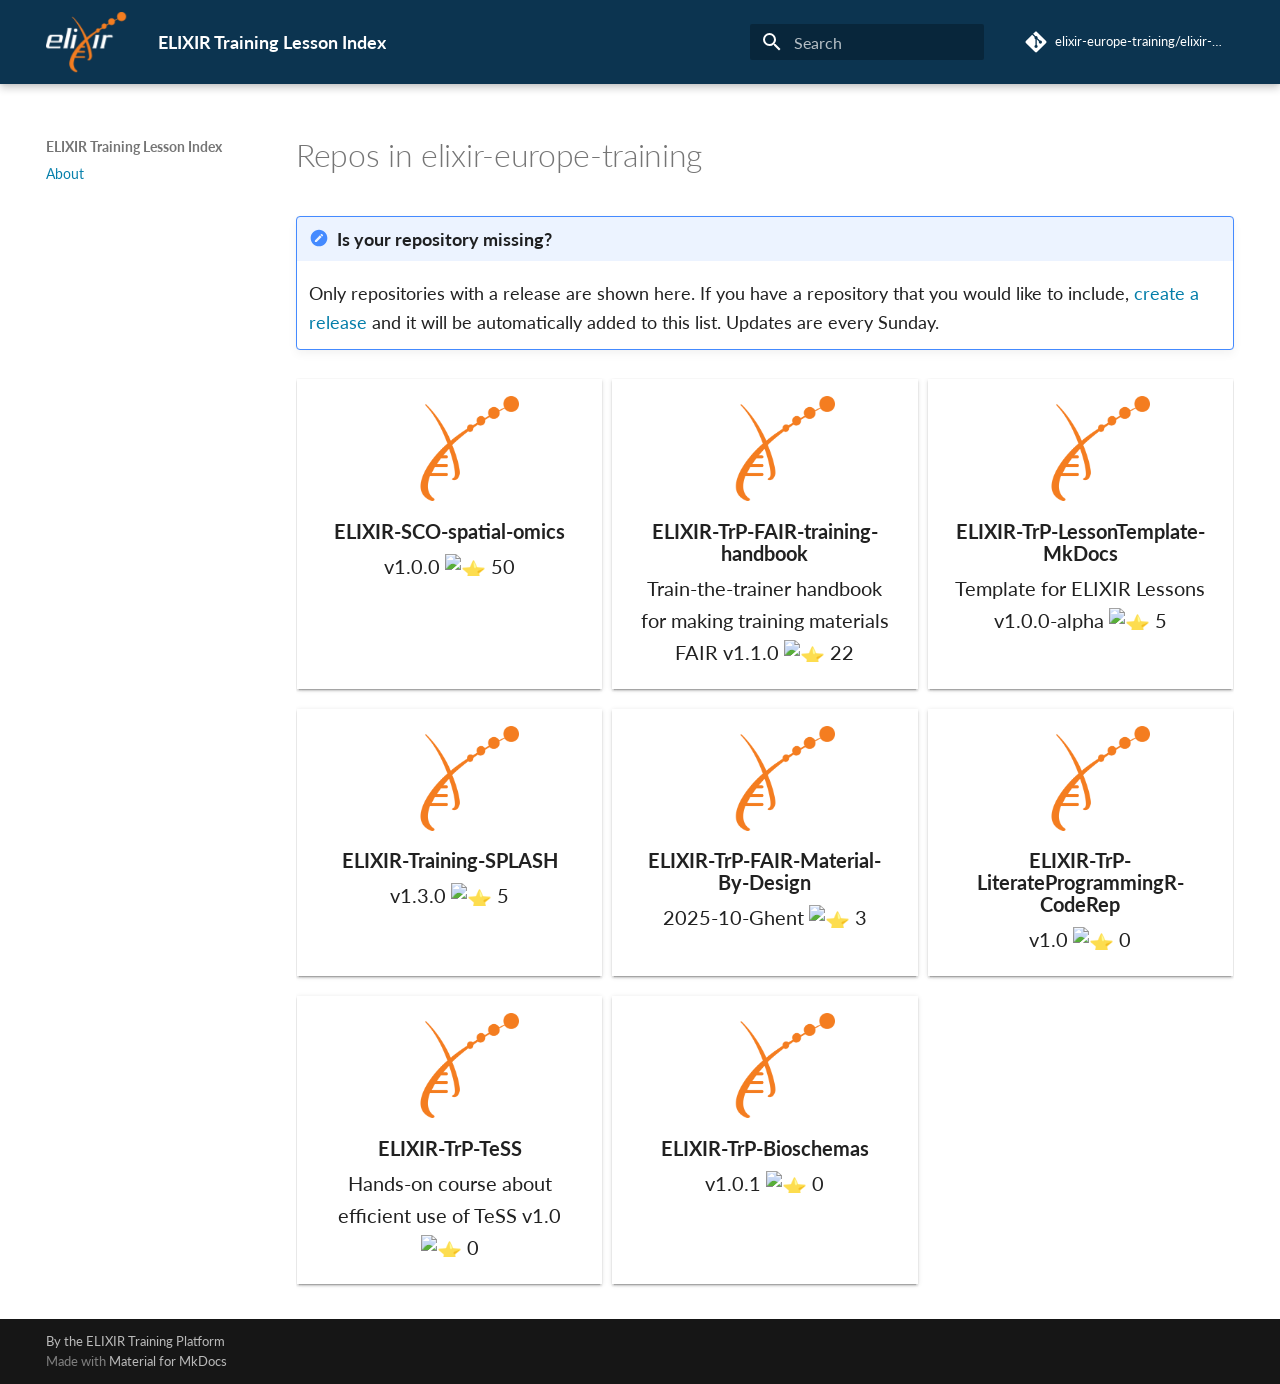
==== commit d14e26da: "Deployed 389e35c with MkDocs version: 1.6.1" ====
--- a/index.html
+++ b/index.html
@@ -296,7 +296,7 @@
 <p>Only repositories with a release are shown here. If you have a repository that you would like to include, <a href="https://docs.github.com/en/repositories/releasing-projects-on-github/managing-releases-in-a-repository">create a release</a> and it will be automatically added to this list. Updates are every Sunday. </p>
 </div>
 <div class="nt-cards nt-grid cols-3 authors">
-<div class="nt-card"><a href="https://elixir-europe-training.github.io/ELIXIR-SCO-spatial-omics/"><div><div class="nt-card-image tags"><img alt="ELIXIR-SCO-spatial-omics" src="assets/images/white-orange-logo.png"></div><div class="nt-card-content"><p class="nt-card-title">ELIXIR-SCO-spatial-omics</p><p class="nt-card-text"> v1.0.0  <img alt="⭐" class="twemoji" src="https://cdn.jsdelivr.net/gh/jdecked/twemoji@16.0.1/assets/svg/2b50.svg" title=":star:"> 49</p></div></div></a></div>
+<div class="nt-card"><a href="https://elixir-europe-training.github.io/ELIXIR-SCO-spatial-omics/"><div><div class="nt-card-image tags"><img alt="ELIXIR-SCO-spatial-omics" src="assets/images/white-orange-logo.png"></div><div class="nt-card-content"><p class="nt-card-title">ELIXIR-SCO-spatial-omics</p><p class="nt-card-text"> v1.0.0  <img alt="⭐" class="twemoji" src="https://cdn.jsdelivr.net/gh/jdecked/twemoji@16.0.1/assets/svg/2b50.svg" title=":star:"> 50</p></div></div></a></div>
 <div class="nt-card"><a href="https://elixir-europe-training.github.io/ELIXIR-TrP-FAIR-training-handbook/"><div><div class="nt-card-image tags"><img alt="ELIXIR-TrP-FAIR-training-handbook" src="assets/images/white-orange-logo.png"></div><div class="nt-card-content"><p class="nt-card-title">ELIXIR-TrP-FAIR-training-handbook</p><p class="nt-card-text">Train-the-trainer handbook for making training materials FAIR v1.1.0  <img alt="⭐" class="twemoji" src="https://cdn.jsdelivr.net/gh/jdecked/twemoji@16.0.1/assets/svg/2b50.svg" title=":star:"> 22</p></div></div></a></div>
 <div class="nt-card"><a href="https://elixir-europe-training.github.io/ELIXIR-TrP-LessonTemplate-MkDocs/"><div><div class="nt-card-image tags"><img alt="ELIXIR-TrP-LessonTemplate-MkDocs" src="assets/images/white-orange-logo.png"></div><div class="nt-card-content"><p class="nt-card-title">ELIXIR-TrP-LessonTemplate-MkDocs</p><p class="nt-card-text">Template for ELIXIR Lessons v1.0.0-alpha  <img alt="⭐" class="twemoji" src="https://cdn.jsdelivr.net/gh/jdecked/twemoji@16.0.1/assets/svg/2b50.svg" title=":star:"> 5</p></div></div></a></div>
 <div class="nt-card"><a href="https://elixir-europe-training.github.io/ELIXIR-Training-SPLASH/"><div><div class="nt-card-image tags"><img alt="ELIXIR-Training-SPLASH" src="assets/images/white-orange-logo.png"></div><div class="nt-card-content"><p class="nt-card-title">ELIXIR-Training-SPLASH</p><p class="nt-card-text"> v1.3.0  <img alt="⭐" class="twemoji" src="https://cdn.jsdelivr.net/gh/jdecked/twemoji@16.0.1/assets/svg/2b50.svg" title=":star:"> 5</p></div></div></a></div>
